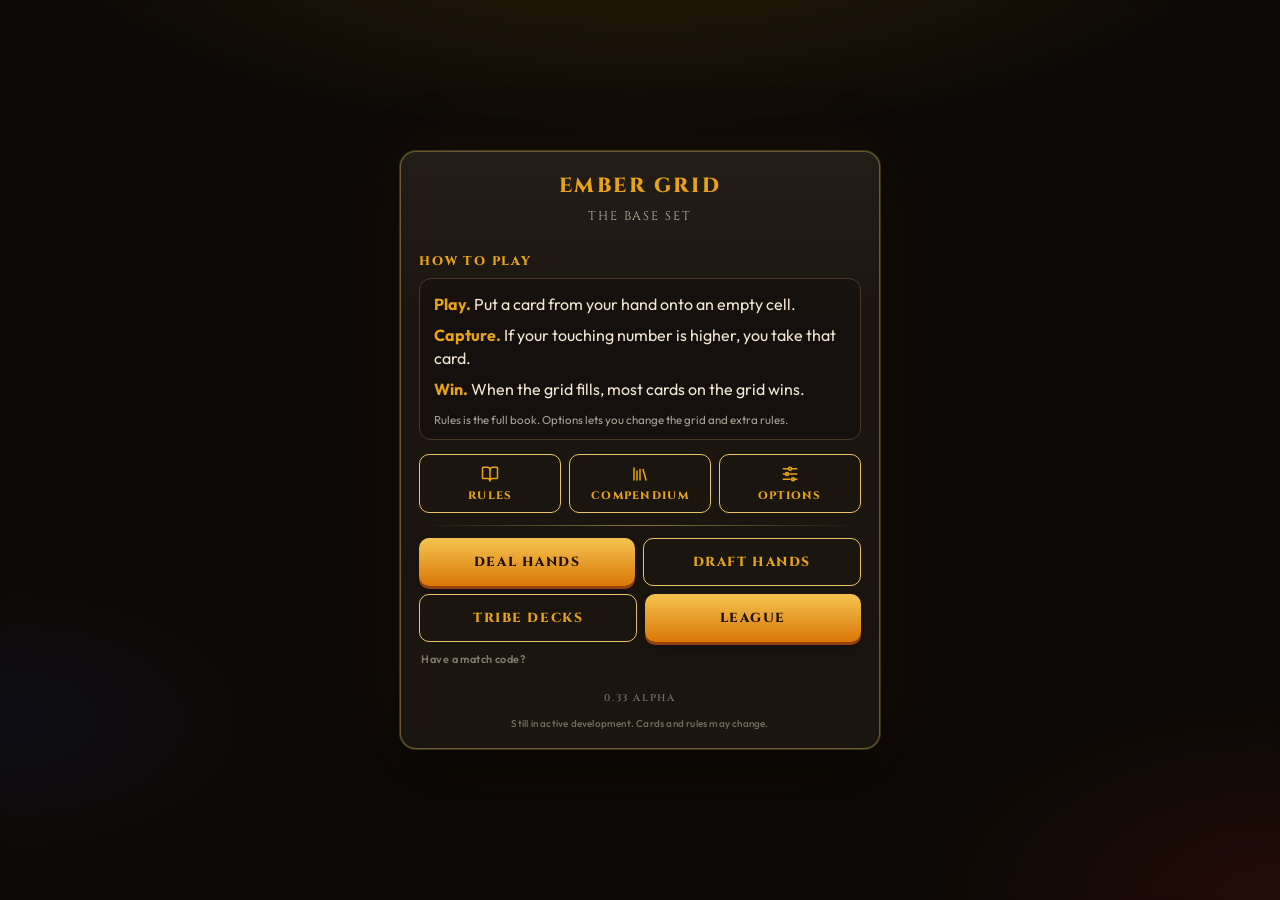
==== grid.html @ add1d862 "Update print statement from 'Hello' to 'Goodbye'" ====
<!DOCTYPE html>
<html lang="en">

<head>
    <meta charset="UTF-8">
    <meta name="viewport" content="width=device-width, initial-scale=1.0, maximum-scale=1.0, user-scalable=no">
    <title>Ember Grid</title>
    <link rel="preconnect" href="https://fonts.googleapis.com">
    <link rel="preconnect" href="https://fonts.gstatic.com" crossorigin>
    <link href="https://fonts.googleapis.com/css2?family=Cinzel:wght@600;800&family=Outfit:wght@400;500;600;700;800&display=swap" rel="stylesheet">
    <style>
        :root {
            color-scheme: dark;
            --bg-color: #100c09;
            --text-color: #f3e6d4;
            --panel-bg: #1b1510;
            --border-color: #4a3728;
            --blue-card: #6ea0ff;
            --red-card: #ff6b57;
            --accent: #e8a317;
            --accent-hot: #ff6b2d;
            --gold: #e8c36a;
            --stat-up-fg: #f0d078;
            --stat-up-bg: rgba(12, 8, 6, 0.78);
            --stat-up-border: #e8c36a;
            --stat-down-fg: #ff5e48;
            --stat-down-bg: rgba(12, 8, 6, 0.78);
            --stat-down-border: #ff5e48;
            --nameplate-h: 26px;
            --ink: #1c1008;
            --grid-bg: #090705;
            --cell-bg: #16100c;
            --font-display: "Cinzel", Palatino, "Palatino Linotype", serif;
            --font-ui: "Outfit", "Segoe UI", system-ui, sans-serif;

            --container-max: 100%;
            --grid-w: 88px;
            --grid-h: 108px;
            --card-w: 80px;
            --card-h: 100px;
            --font-main: 0.82rem;
            --font-name: 0.5rem;
            --font-header: 1.18rem;
            --hand-min: 108px;
            --type-body: 0.95rem;
            --ui-pad: 16px;

            --draft-w: 78px;
            --draft-h: 100px;
            --draft-font-main: 0.72rem;
            --draft-font-name: 0.44rem;
        }

        @media (max-width: 360px) {
            :root {
                --grid-w: 80px;
                --grid-h: 100px;
                --card-w: 72px;
                --card-h: 92px;
                --draft-w: 70px;
                --draft-h: 90px;
                --nameplate-h: 24px;
            }
        }

        @media (min-width: 520px) {
            :root {
                --container-max: 460px;
                --ui-pad: 18px;
            }
        }

        @media (min-width: 768px) {
            :root {
                --container-max: 560px;
                --grid-w: 106px;
                --grid-h: 130px;
                --card-w: 98px;
                --card-h: 120px;
                --font-main: 0.85rem;
                --font-name: 0.6rem;
                --font-header: 1.4rem;
                --hand-min: 130px;
                --type-body: 1rem;
                --draft-w: 84px;
                --draft-h: 108px;
                --draft-font-main: 0.78rem;
                --draft-font-name: 0.5rem;
                --nameplate-h: 30px;
            }

            .card-emoji {
                width: 2.1em;
                height: 2.1em;
                font-size: 1.28em;
            }
        }

        [data-theme="light"] {
            color-scheme: light;
            --bg-color: #efe3cf;
            --text-color: #2a1c12;
            --panel-bg: #f7efe2;
            --border-color: #d4b896;
            --blue-card: #1d4ed8;
            --red-card: #b91c1c;
            --accent: #c47a12;
            --accent-hot: #c2410c;
            --gold: #a16207;
            --stat-up-fg: #f0d078;
            --stat-up-bg: rgba(12, 8, 6, 0.82);
            --stat-up-border: #e8c36a;
            --stat-down-fg: #ff5e48;
            --stat-down-bg: rgba(12, 8, 6, 0.82);
            --stat-down-border: #ff5e48;
            --ink: #2a1c12;
            --grid-bg: #e4d2b4;
            --cell-bg: #fff8ee;
        }

        * {
            box-sizing: border-box;
            user-select: none;
            -webkit-user-select: none;
            -webkit-tap-highlight-color: transparent;
        }

        input, textarea, code {
            user-select: text;
            -webkit-user-select: text;
        }

        body {
            font-family: var(--font-ui);
            background-color: var(--bg-color);
            background-image:
                radial-gradient(ellipse 90% 55% at 50% -15%, rgba(232, 163, 23, 0.22), transparent 55%),
                radial-gradient(ellipse 50% 40% at 100% 100%, rgba(153, 27, 27, 0.22), transparent 55%),
                radial-gradient(ellipse 40% 30% at 0% 80%, rgba(30, 64, 175, 0.14), transparent 50%);
            color: var(--text-color);
            display: flex;
            flex-direction: column;
            align-items: center;
            justify-content: center;
            height: 100dvh;
            width: 100vw;
            margin: 0;
            overflow: hidden;
            padding: env(safe-area-inset-top) env(safe-area-inset-right) env(safe-area-inset-bottom) env(safe-area-inset-left);
            transition: background-color 0.25s, color 0.25s;
        }

        [data-theme="light"] body {
            background-image:
                radial-gradient(ellipse 80% 50% at 50% -10%, rgba(232, 163, 23, 0.18), transparent 50%),
                radial-gradient(ellipse 40% 30% at 100% 100%, rgba(180, 83, 9, 0.12), transparent 55%);
        }

        .embers {
            position: fixed;
            inset: 0;
            pointer-events: none;
            overflow: hidden;
            z-index: 0;
        }

        .embers span {
            position: absolute;
            bottom: -8px;
            width: 3px;
            height: 3px;
            border-radius: 50%;
            background: #fbbf24;
            box-shadow: 0 0 10px 3px rgba(251, 191, 36, 0.6);
            animation: emberRise 9s linear infinite both;
            opacity: 0;
            will-change: transform, opacity;
            --drift: 10px;
        }

        .embers span:nth-child(odd) { --drift: 14px; }
        .embers span:nth-child(even) { --drift: -12px; }
        .embers span:nth-child(1) { left: 8%; animation-duration: 8s; animation-delay: 0s; }
        .embers span:nth-child(2) { left: 22%; animation-duration: 11s; animation-delay: 1.4s; width: 2px; height: 2px; }
        .embers span:nth-child(3) { left: 37%; animation-duration: 7.5s; animation-delay: 2.1s; }
        .embers span:nth-child(4) { left: 51%; animation-duration: 10s; animation-delay: 0.6s; width: 4px; height: 4px; }
        .embers span:nth-child(5) { left: 64%; animation-duration: 8.5s; animation-delay: 3s; }
        .embers span:nth-child(6) { left: 76%; animation-duration: 12s; animation-delay: 1s; width: 2px; height: 2px; }
        .embers span:nth-child(7) { left: 88%; animation-duration: 9.5s; animation-delay: 2.6s; }
        .embers span:nth-child(8) { left: 95%; animation-duration: 7s; animation-delay: 4s; }
        .embers span:nth-child(9) { left: 14%; animation-duration: 9.2s; animation-delay: 0.8s; width: 2px; height: 2px; }
        .embers span:nth-child(10) { left: 29%; animation-duration: 10.5s; animation-delay: 3.4s; }
        .embers span:nth-child(11) { left: 43%; animation-duration: 8.2s; animation-delay: 1.8s; width: 4px; height: 4px; }
        .embers span:nth-child(12) { left: 58%; animation-duration: 11.4s; animation-delay: 4.2s; }
        .embers span:nth-child(13) { left: 71%; animation-duration: 7.8s; animation-delay: 2.4s; width: 2px; height: 2px; }
        .embers span:nth-child(14) { left: 83%; animation-duration: 9.8s; animation-delay: 0.3s; }
        .embers span:nth-child(15) { left: 4%; animation-duration: 12.2s; animation-delay: 5s; }
        .embers span:nth-child(16) { left: 91%; animation-duration: 8.8s; animation-delay: 3.8s; width: 4px; height: 4px; }

        @keyframes emberRise {
            0% { transform: translate3d(0, 0, 0) scale(1); opacity: 0; }
            12% { opacity: 0.85; }
            100% { transform: translate3d(var(--drift, 8px), -105vh, 0) scale(0.4); opacity: 0; }
        }

        [data-theme="light"] .embers { opacity: 0.45; }

        @media (prefers-reduced-motion: reduce) {
            .embers span { animation: none; opacity: 0; }
            .card.flipped { animation: none; }
            .card.selected { animation: none; }
            .card.draw-in { animation: none !important; opacity: 1; transform: none; filter: none; }
            .turn-banner, .capture-pop, .fx-ring,
            .score-pill.score-tick, .turn-indicator.pulse,
            .stat-flash, .mech-burst, .mech-travel, .mech-bolt-svg { animation: none; }
            .turn-banner.show {
                animation: toastHold 1.15s ease forwards;
            }
            .modal,
            .modal .modal-content {
                animation: none !important;
                transition: none !important;
                transform: none !important;
            }
            .modal:not(.hidden) .modal-content {
                opacity: 1;
            }
        }

        .container {
            display: flex;
            flex-direction: column;
            align-items: center;
            justify-content: space-between;
            width: 100%;
            max-width: var(--container-max);
            height: 100%;
            padding: 10px var(--ui-pad) 12px;
            gap: 6px;
            position: relative;
            z-index: 1;
        }

        header {
            display: flex;
            justify-content: space-between;
            align-items: center;
            width: 100%;
            gap: 8px;
        }

        h1 {
            font-family: var(--font-display);
            font-size: var(--font-header);
            margin: 0;
            letter-spacing: 0.18em;
            font-weight: 800;
            white-space: nowrap;
            background: linear-gradient(180deg, #fff1c2 0%, #e8a317 52%, #c2410c 100%);
            -webkit-background-clip: text;
            background-clip: text;
            color: transparent;
            filter: drop-shadow(0 2px 10px rgba(232, 163, 23, 0.28));
        }

        [data-theme="light"] h1 {
            background: none;
            color: #9a4e0c;
            filter: none;
            -webkit-background-clip: unset;
            background-clip: unset;
        }

        .nav-group {
            display: flex;
            gap: 5px;
        }

        .menu-btn {
            background: linear-gradient(180deg, rgba(255,255,255,0.06), rgba(0,0,0,0.18));
            background-color: var(--panel-bg);
            border: 1px solid var(--border-color);
            color: var(--text-color);
            width: 32px;
            height: 32px;
            border-radius: 10px;
            cursor: pointer;
            font-size: 0.9rem;
            display: flex;
            align-items: center;
            justify-content: center;
            transition: transform 0.15s ease, border-color 0.15s ease, box-shadow 0.15s ease;
            box-shadow: inset 0 1px 0 rgba(255,255,255,0.08), 0 4px 10px rgba(0,0,0,0.25);
        }

        .menu-btn:hover {
            border-color: var(--gold);
            color: var(--accent);
            transform: translateY(-2px);
            box-shadow: 0 0 12px rgba(232, 163, 23, 0.25);
        }

        .icon-sprite {
            position: absolute;
            width: 0;
            height: 0;
            overflow: hidden;
        }

        .ui-icon {
            width: 16px;
            height: 16px;
            display: block;
            flex-shrink: 0;
            fill: none;
            stroke: currentColor;
            stroke-width: 2;
            stroke-linecap: round;
            stroke-linejoin: round;
            pointer-events: none;
        }

        .ui-icon use {
            pointer-events: none;
        }

        .menu-btn .ui-icon {
            width: 16px;
            height: 16px;
        }

        #audio-toggle-btn .icon-audio-off,
        #theme-toggle-btn .icon-moon {
            display: none;
        }

        #audio-toggle-btn.audio-muted .icon-audio-on {
            display: none;
        }

        #audio-toggle-btn.audio-muted .icon-audio-off {
            display: block;
        }

        [data-theme="light"] #theme-toggle-btn .icon-sun {
            display: none;
        }

        [data-theme="light"] #theme-toggle-btn .icon-moon {
            display: block;
        }

        button:focus,
        select:focus {
            outline: none;
        }

        button:focus-visible,
        select:focus-visible {
            outline: 2px solid var(--accent);
            outline-offset: 2px;
        }

        .score-board {
            display: flex;
            justify-content: space-between;
            align-items: center;
            width: 100%;
            max-width: calc(var(--grid-w) * 3 + 18px);
            padding: 5px 10px;
            background: linear-gradient(180deg, rgba(255,255,255,0.05), rgba(0,0,0,0.18));
            background-color: var(--panel-bg);
            border: 1px solid rgba(232, 195, 106, 0.28);
            border-radius: 999px;
            box-shadow: inset 0 1px 0 rgba(255,255,255,0.06), 0 8px 18px rgba(0,0,0,0.28);
        }

        .score-pill {
            font-weight: 700;
            font-size: 0.8rem;
            padding: 3px 10px;
            border-radius: 999px;
            letter-spacing: 0.04em;
        }

        .score-blue {
            color: var(--blue-card);
            background: rgba(59, 130, 246, 0.16);
            box-shadow: inset 0 0 0 1px rgba(110, 160, 255, 0.25);
        }

        .score-red {
            color: var(--red-card);
            background: rgba(239, 68, 68, 0.16);
            box-shadow: inset 0 0 0 1px rgba(255, 107, 87, 0.25);
        }

        .turn-indicator {
            font-family: var(--font-display);
            font-size: 0.78rem;
            font-weight: 800;
            color: var(--accent);
            text-transform: uppercase;
            letter-spacing: 0.16em;
        }

        .battlefield {
            display: flex;
            flex-direction: column;
            align-items: center;
            gap: 4px;
            width: 100%;
        }

        .board-wrap {
            position: relative;
            flex-shrink: 0;
        }

        .board-fx {
            position: fixed;
            inset: 0;
            pointer-events: none;
            z-index: 85;
            overflow: visible;
        }

        .hand {
            display: flex;
            gap: 6px;
            min-height: calc(var(--card-h) + 6px);
            align-items: center;
            justify-content: center;
            width: 100%;
            padding: 4px;
            border-radius: 14px;
            transition: background 0.2s, box-shadow 0.2s;
        }

        .hand.active-turn {
            background: rgba(232, 163, 23, 0.08);
            box-shadow: inset 0 0 0 1px rgba(232, 163, 23, 0.28), 0 0 24px rgba(232, 163, 23, 0.08);
        }

        .grid {
            display: grid;
            grid-template-columns: repeat(3, var(--grid-w));
            grid-template-rows: repeat(3, var(--grid-h));
            gap: 6px;
            background:
                radial-gradient(circle at 50% 30%, rgba(232, 163, 23, 0.1), transparent 70%),
                linear-gradient(180deg, #1a130e, #0a0705);
            padding: 8px;
            border-radius: 16px;
            border: 1px solid rgba(232, 195, 106, 0.32);
            box-shadow:
                inset 0 1px 0 rgba(255, 255, 255, 0.06),
                inset 0 0 30px rgba(0, 0, 0, 0.45),
                0 16px 40px rgba(0, 0, 0, 0.5),
                0 0 40px rgba(232, 163, 23, 0.08);
        }

        [data-theme="light"] .grid {
            background:
                radial-gradient(circle at 50% 30%, rgba(232, 163, 23, 0.12), transparent 70%),
                linear-gradient(180deg, #f3e6d0, #e0cba8);
        }

        .match-chrome {
            display: contents;
        }

        body.grid-4,
        body.grid-5 {
            --grid-gap: 4px;
            --board-pad: 5px;
            --hand-min: 0;
            --fan-w: 74px;
            --fan-h: 92px;
            --fan-gap: 6px;
        }

        body.grid-4 {
            --font-main: 0.62rem;
            --font-name: 0.38rem;
            --nameplate-h: 16px;
        }

        body.grid-5 {
            --font-main: 0.52rem;
            --font-name: 0.32rem;
            --nameplate-h: 15px;
            --grid-gap: 3px;
            --fan-w: 64px;
            --fan-h: 80px;
            --fan-gap: 5px;
        }

        @media (min-width: 768px) {
            body.grid-4 {
                --container-max: 680px;
                --fan-w: 88px;
                --fan-h: 110px;
                --font-main: 0.8rem;
                --font-name: 0.5rem;
                --nameplate-h: 22px;
            }
            body.grid-5 {
                --container-max: 760px;
                --fan-w: 82px;
                --fan-h: 102px;
                --font-main: 0.74rem;
                --font-name: 0.44rem;
                --nameplate-h: 20px;
            }

            /* Mobile shrinks 5x5 glyphs to fit the phone; desktop cells are larger. */
            body.grid-4 .card-emoji,
            body.grid-5 .card-emoji {
                width: 2.1em;
                height: 2.1em;
                font-size: 1.28em;
            }

            body.grid-4 .cell .card,
            body.grid-5 .cell .card {
                container-type: size;
            }

            body.grid-4 .cell .card-emoji,
            body.grid-5 .cell .card-emoji {
                font-size: clamp(1.05rem, 16cqh, 1.75rem);
                width: 2.1em;
                height: 2.1em;
            }

            body.grid-4 .cell .card-emoji img.twemoji,
            body.grid-5 .cell .card-emoji img.twemoji {
                width: 1.15em;
                height: 1.15em;
            }

            body.grid-4 #top-area .hand,
            body.grid-5 #top-area .hand {
                --fan-w: 66px;
                --fan-h: 82px;
            }

            body.grid-4 .ability-badge {
                font-size: 0.52rem;
                padding: 2px 5px;
            }

            body.grid-5 .ability-badge {
                font-size: 0.48rem;
                padding: 2px 4px;
            }
        }

        body.grid-4 .container,
        body.grid-5 .container {
            justify-content: flex-start;
            overflow: hidden;
            gap: 3px;
            padding-top: 4px;
            padding-bottom: 6px;
        }

        body.grid-4 .match-chrome,
        body.grid-5 .match-chrome {
            display: flex;
            flex-direction: column;
            align-items: center;
            flex-shrink: 0;
            width: 100%;
            gap: 6px;
            position: relative;
            z-index: 12;
            background: var(--bg-color);
            padding: 0 0 2px;
        }

        body.grid-4 header,
        body.grid-5 header {
            position: relative;
            z-index: auto;
            flex-shrink: 0;
            width: 100%;
        }

        body.grid-4 .score-board,
        body.grid-5 .score-board {
            position: relative;
            z-index: auto;
            flex-shrink: 0;
            max-width: 100%;
        }

        body.grid-4 .score-pill,
        body.grid-5 .score-pill {
            font-size: 0.72rem;
            padding: 2px 8px;
        }

        body.grid-4 .turn-indicator,
        body.grid-5 .turn-indicator {
            font-size: 0.68rem;
            letter-spacing: 0.1em;
        }

        body.grid-4 .status-msg,
        body.grid-5 .status-msg {
            flex-shrink: 0;
            font-size: 0.7rem;
            min-height: 0;
            position: relative;
            z-index: 9;
        }

        body.grid-5 .status-msg { font-size: 0.64rem; }

        body.grid-4 .battle-log-link,
        body.grid-5 .battle-log-link {
            flex-shrink: 0;
            min-height: 20px;
            font-size: 0.52rem;
            position: relative;
            z-index: 9;
        }

        body.grid-4 .battlefield,
        body.grid-5 .battlefield {
            flex: 1 1 auto;
            min-height: 0;
            width: 100%;
            overflow: hidden;
            display: flex;
            flex-direction: column;
            align-items: stretch;
            justify-content: flex-start;
            gap: 4px;
        }

        body.grid-4 #top-area,
        body.grid-4 #bottom-area,
        body.grid-5 #top-area,
        body.grid-5 #bottom-area {
            width: 100%;
            flex: 0 0 auto;
            min-height: 0;
            position: relative;
            z-index: 20;
            overflow: visible;
            display: flex;
            flex-direction: column;
            align-items: center;
            isolation: isolate;
        }

        body.grid-4 .board-stage,
        body.grid-5 .board-stage {
            flex: 1 1 auto;
            min-height: 80px;
            width: 100%;
            display: flex;
            align-items: center;
            justify-content: center;
            container-type: size;
            position: relative;
            z-index: 1;
        }

        body.grid-4 .grid,
        body.grid-5 .grid {
            width: min(100cqw, calc(100cqh * 0.82));
            height: min(100cqh, calc(100cqw / 0.82));
            max-width: 100%;
            max-height: 100%;
            gap: var(--grid-gap);
            padding: var(--board-pad);
            box-sizing: border-box;
        }

        body.grid-4 .grid {
            grid-template-columns: repeat(4, minmax(0, 1fr));
            grid-template-rows: repeat(4, minmax(0, 1fr));
        }

        body.grid-5 .grid {
            grid-template-columns: repeat(5, minmax(0, 1fr));
            grid-template-rows: repeat(5, minmax(0, 1fr));
        }

        body.grid-4 .cell,
        body.grid-5 .cell {
            aspect-ratio: auto;
            width: 100%;
            height: 100%;
            min-width: 0;
            min-height: 0;
        }

        body.grid-4 .cell .card,
        body.grid-5 .cell .card {
            width: 100%;
            height: 100%;
            max-width: none;
        }

        body.grid-4 .hand,
        body.grid-5 .hand {
            display: flex;
            flex-wrap: nowrap;
            justify-content: center;
            align-items: flex-end;
            gap: var(--fan-gap);
            overflow: visible;
            padding: 16px 8px 6px;
            min-height: calc(var(--fan-h) + 22px);
            width: 100%;
            position: relative;
            z-index: 8;
        }

        body.grid-4 .hand .card,
        body.grid-5 .hand .card {
            flex: 0 0 var(--fan-w);
            width: var(--fan-w);
            height: var(--fan-h);
            margin-right: 0;
            aspect-ratio: auto;
            z-index: 1;
            transform: translateY(0) scale(1);
            transform-origin: center bottom;
            transition:
                transform 0.22s cubic-bezier(0.22, 1.45, 0.36, 1),
                box-shadow 0.22s ease,
                border-color 0.22s ease,
                filter 0.22s ease;
        }

        body.grid-4 .hand .card.selected,
        body.grid-5 .hand .card.selected {
            transform: translateY(-32px) scale(1.1);
            z-index: 16;
            box-shadow: 0 18px 30px rgba(232, 163, 23, 0.42), 0 0 0 2px var(--gold);
            border-color: var(--gold);
            filter: brightness(1.06);
        }

        body.grid-4 .hand .card.draw-in,
        body.grid-5 .hand .card.draw-in {
            z-index: 18;
        }

        body.grid-4 #top-area .hand,
        body.grid-5 #top-area .hand {
            align-items: flex-start;
            padding: 8px 12px 18px;
            min-height: calc(var(--fan-h) + 20px);
            --fan-w: 56px;
            --fan-h: 70px;
            --fan-gap: 5px;
        }

        body.grid-4 #top-area .hand .card,
        body.grid-5 #top-area .hand .card {
            transform-origin: center top;
        }

        body.grid-4 #top-area .hand .card.selected,
        body.grid-5 #top-area .hand .card.selected {
            transform: translateY(10px) scale(1.05);
        }

        @media (hover: hover) and (pointer: fine) {
            body.grid-4 .hand .card:hover:not(.selected),
            body.grid-5 .hand .card:hover:not(.selected) {
                transform: translateY(-8px) scale(1.03);
                z-index: 5;
            }

            body.grid-4 #top-area .hand .card:hover:not(.selected),
            body.grid-5 #top-area .hand .card:hover:not(.selected) {
                transform: translateY(6px) scale(1.03);
            }
        }

        @media (prefers-reduced-motion: reduce) {
            body.grid-4 .hand .card,
            body.grid-5 .hand .card {
                transition: transform 0.15s ease, box-shadow 0.15s ease;
            }
        }

        body.grid-4 .ability-badge {
            font-size: 0.48rem;
            padding: 2px 4px;
        }

        body.grid-5 .ability-badge {
            top: 2px;
            left: 2px;
            font-size: 0.4rem;
            padding: 1px 3px;
        }

        body.grid-5 .card-emoji {
            width: 1.35em;
            height: 1.35em;
            font-size: 0.9em;
        }

        .cell {
            background:
                linear-gradient(180deg, rgba(255,255,255,0.03), rgba(0,0,0,0.18)),
                var(--cell-bg);
            border: 1px solid rgba(232, 195, 106, 0.16);
            border-radius: 10px;
            display: flex;
            justify-content: center;
            align-items: center;
            cursor: pointer;
            position: relative;
            transition: border-color 0.15s, background-color 0.15s, box-shadow 0.15s;
            box-shadow: inset 0 2px 6px rgba(0, 0, 0, 0.35);
        }

        .cell::after {
            content: "";
            position: absolute;
            inset: 6px;
            border-radius: 6px;
            border: 1px dashed rgba(232, 195, 106, 0.18);
            pointer-events: none;
        }

        .cell:has(.card)::after {
            display: none;
        }

        .cell:has(.card) {
            border-color: transparent;
            background: transparent;
            box-shadow: none;
        }

        .cell:hover,
        .cell.drag-over {
            border-color: var(--accent);
            background-color: rgba(232, 163, 23, 0.12);
            box-shadow: inset 0 0 16px rgba(232, 163, 23, 0.15), 0 0 12px rgba(232, 163, 23, 0.2);
        }

        .cell.cell-cinder {
            border-color: #ff7a2a;
            background:
                linear-gradient(180deg, rgba(255, 120, 40, 0.22), rgba(160, 40, 0, 0.16)),
                var(--cell-bg);
            box-shadow: inset 0 0 14px rgba(255, 90, 20, 0.38), 0 0 16px rgba(255, 110, 30, 0.42);
        }

        .cell.cell-cinder::after {
            border-color: rgba(255, 150, 60, 0.5);
            border-style: solid;
        }

        .cell.cell-cinder:has(.card) {
            border-color: #ff7a2a;
            background: rgba(255, 90, 20, 0.14);
            box-shadow: inset 0 0 12px rgba(255, 90, 20, 0.32), 0 0 14px rgba(255, 110, 30, 0.3);
        }

        [data-theme="light"] .cell.cell-cinder {
            background:
                linear-gradient(180deg, rgba(255, 140, 60, 0.32), rgba(255, 90, 20, 0.14)),
                var(--cell-bg);
        }

        .card {
            width: var(--card-w);
            height: var(--card-h);
            border-radius: 10px;
            display: flex;
            flex-direction: column;
            justify-content: center;
            align-items: center;
            padding: 4px;
            font-size: var(--font-main);
            font-weight: 700;
            cursor: grab;
            position: relative;
            box-shadow: 0 8px 16px rgba(0, 0, 0, 0.4), inset 0 1px 0 rgba(255,255,255,0.22);
            transition: transform 0.18s cubic-bezier(0.4, 0, 0.2, 1), filter 0.15s, box-shadow 0.18s;
            touch-action: none;
        }

        .card::before {
            content: "";
            position: absolute;
            inset: 4px;
            border-radius: 7px;
            border: 1px solid rgba(255, 241, 194, 0.28);
            pointer-events: none;
            z-index: 2;
        }

        .card::after {
            content: "";
            position: absolute;
            inset: 0;
            border-radius: inherit;
            background: linear-gradient(125deg, rgba(255,255,255,0.28) 0%, transparent 34%, transparent 62%, rgba(255,255,255,0.08) 100%);
            pointer-events: none;
            mix-blend-mode: soft-light;
            z-index: 3;
        }

        .card:active {
            cursor: grabbing;
        }

        .card.dragging {
            opacity: 0.4;
        }

        .card-ghost {
            position: fixed;
            left: 0;
            top: 0;
            z-index: 220;
            margin: 0;
            pointer-events: none;
            opacity: 0.95;
            transform-origin: top left;
            transition: none !important;
            animation: none !important;
            box-shadow: 0 18px 32px rgba(0, 0, 0, 0.55), inset 0 1px 0 rgba(255,255,255,0.22);
        }

        @keyframes pulseFlip {
            0% { transform: scale(1) rotateY(0deg); }
            50% { transform: scale(1.1) rotateY(90deg); filter: brightness(1.45); }
            100% { transform: scale(1) rotateY(0deg); }
        }

        .card.flipped {
            animation: pulseFlip 0.4s ease-in-out;
        }

        .card.blue {
            background:
                radial-gradient(circle at 50% 35%, rgba(147, 197, 253, 0.35), transparent 55%),
                linear-gradient(160deg, #4f8dff 0%, #1e40af 55%, #172554 100%);
            color: #fff;
            border: 1px solid #93c5fd;
        }

        .card.red {
            background:
                radial-gradient(circle at 50% 35%, rgba(254, 202, 202, 0.28), transparent 55%),
                linear-gradient(160deg, #fb7185 0%, #be123c 55%, #7f1d1d 100%);
            color: #fff;
            border: 1px solid #fda4af;
        }

        .card.card-back {
            background:
                repeating-linear-gradient(45deg, rgba(255,255,255,0.05) 0 5px, transparent 5px 10px),
                linear-gradient(160deg, #9f1239, #4c0519);
            border-color: #fda4af;
        }

        .card.selected {
            transform: translateY(-8px) scale(1.05);
            box-shadow: 0 14px 28px rgba(232, 163, 23, 0.38), 0 0 0 1px var(--gold);
            border-color: var(--gold);
            z-index: 4;
        }

        .card.draw-in {
            animation: cardDrawIn 0.58s cubic-bezier(0.16, 1.18, 0.32, 1) both;
            z-index: 10;
            transform-origin: center bottom;
            pointer-events: none;
        }

        #top-area .card.draw-in {
            animation-name: cardDrawInTop;
            transform-origin: center top;
        }

        @keyframes cardDrawIn {
            0% {
                opacity: 0;
                transform: translate3d(36px, 42px, 0) rotate(-16deg) scale(0.55);
                filter: brightness(1.55) drop-shadow(0 0 12px rgba(232, 163, 23, 0.85));
            }
            58% {
                opacity: 1;
                transform: translate3d(-4px, -14px, 0) rotate(4deg) scale(1.1);
                filter: brightness(1.18) drop-shadow(0 10px 16px rgba(232, 163, 23, 0.45));
            }
            100% {
                opacity: 1;
                transform: translate3d(0, 0, 0) rotate(0deg) scale(1);
                filter: brightness(1) drop-shadow(0 0 0 transparent);
            }
        }

        @keyframes cardDrawInTop {
            0% {
                opacity: 0;
                transform: translate3d(28px, -36px, 0) rotate(14deg) scale(0.55);
                filter: brightness(1.55) drop-shadow(0 0 12px rgba(232, 163, 23, 0.85));
            }
            58% {
                opacity: 1;
                transform: translate3d(-4px, 12px, 0) rotate(-3deg) scale(1.08);
                filter: brightness(1.18) drop-shadow(0 8px 14px rgba(232, 163, 23, 0.4));
            }
            100% {
                opacity: 1;
                transform: translate3d(0, 0, 0) rotate(0deg) scale(1);
                filter: brightness(1) drop-shadow(0 0 0 transparent);
            }
        }

        .ability-badge {
            position: absolute;
            top: 4px;
            left: 4px;
            font-size: 0.55rem;
            z-index: 4;
            background: radial-gradient(circle at 40% 30%, #3f2a18, #120c08);
            border-radius: 999px;
            padding: 3px 5px;
            line-height: 1;
            border: 1px solid var(--gold);
            box-shadow: 0 2px 6px rgba(0,0,0,0.45);
        }

        .ability-badge.silenced {
            opacity: 0.35;
            filter: grayscale(1);
        }

        .card-name {
            position: absolute;
            bottom: 3px;
            left: 50%;
            transform: translateX(-50%);
            font-family: var(--font-display);
            font-size: var(--font-name);
            font-weight: 600;
            letter-spacing: 0.03em;
            text-align: center;
            display: flex;
            flex-direction: column;
            align-items: center;
            white-space: nowrap;
            overflow: hidden;
            width: 86%;
            background: linear-gradient(180deg, rgba(40, 26, 16, 0.55), rgba(12, 8, 6, 0.82));
            color: #fff6df;
            border-radius: 4px;
            padding: 1px 4px 2px;
            line-height: 1.05;
            z-index: 4;
            border: 1px solid rgba(232, 195, 106, 0.28);
        }

        .card-title,
        .card-ability-name {
            max-width: 100%;
            overflow: hidden;
            text-overflow: ellipsis;
        }

        .card-ability-name {
            font-family: var(--font-ui);
            font-size: 0.78em;
            font-weight: 800;
            letter-spacing: 0.06em;
            text-transform: uppercase;
            color: var(--gold);
            opacity: 0.95;
        }

        .card-ability-name.silenced {
            color: #cbd5e1;
            opacity: 0.72;
            text-decoration: line-through;
        }

        .card-emoji {
            position: absolute;
            top: calc((100% - var(--nameplate-h)) / 2);
            left: 50%;
            transform: translate(-50%, -50%);
            width: 1.9em;
            height: 1.9em;
            display: flex;
            align-items: center;
            justify-content: center;
            font-size: 1.15em;
            z-index: 1;
            background: radial-gradient(circle at 50% 38%, rgba(255,255,255,0.2), rgba(0,0,0,0.28));
            border-radius: 50%;
            box-shadow: inset 0 0 0 1px rgba(255,255,255,0.16), 0 4px 8px rgba(0,0,0,0.35);
            filter: none;
        }

        .card-emoji img.twemoji {
            width: 1.15em;
            height: 1.15em;
            display: block;
            pointer-events: none;
        }

        .stat-top,
        .stat-right,
        .stat-bottom,
        .stat-left {
            z-index: 5;
            width: 1.15em;
            height: 1.15em;
            display: flex;
            align-items: center;
            justify-content: center;
            background: rgba(12, 8, 6, 0.72);
            border: 1px solid rgba(232, 195, 106, 0.5);
            border-radius: 50%;
            font-variant-numeric: tabular-nums;
            text-shadow: 0 1px 2px rgba(0,0,0,0.8);
            box-shadow: 0 1px 3px rgba(0,0,0,0.5);
            position: absolute;
        }

        .stat-top {
            top: 4px;
            left: 50%;
            transform: translateX(-50%);
        }

        .stat-right {
            right: 4px;
            top: calc((100% - var(--nameplate-h)) / 2);
            transform: translateY(-50%);
        }

        .stat-bottom {
            bottom: calc(var(--nameplate-h) + 1px);
            left: 50%;
            transform: translateX(-50%);
        }

        .stat-left {
            left: 4px;
            top: calc((100% - var(--nameplate-h)) / 2);
            transform: translateY(-50%);
        }

        .stat-up {
            color: var(--stat-up-fg);
            background: var(--stat-up-bg);
            border-color: var(--stat-up-border);
            text-shadow: 0 1px 2px rgba(0,0,0,0.9);
        }

        .stat-down {
            color: var(--stat-down-fg);
            background: var(--stat-down-bg);
            border-color: var(--stat-down-border);
            text-shadow: 0 1px 2px rgba(0,0,0,0.95);
        }

        .stat-flash {
            animation: statFlash 0.62s ease-out;
        }

        @keyframes statFlash {
            0% { filter: brightness(1.75); box-shadow: 0 0 0 2px currentColor, 0 0 12px currentColor; }
            55% { filter: brightness(1.2); box-shadow: 0 0 8px currentColor; }
            100% { filter: none; box-shadow: 0 1px 3px rgba(0,0,0,0.5); }
        }

        .status-msg {
            font-family: var(--font-display);
            font-size: 0.88rem;
            font-weight: 700;
            letter-spacing: 0.04em;
            color: var(--accent);
            min-height: 20px;
            text-align: center;
        }

        .battle-log-link {
            background: none;
            border: 0;
            color: var(--accent);
            opacity: 0.78;
            font-family: var(--font-display);
            font-size: 0.62rem;
            font-weight: 800;
            letter-spacing: 0.14em;
            text-transform: uppercase;
            cursor: pointer;
            padding: 2px 0 0;
            min-height: 28px;
        }

        .battle-log-link:hover,
        .battle-log-link:focus-visible {
            opacity: 1;
        }

        #battle-log-modal .modal-content {
            display: flex;
            flex-direction: column;
            text-align: left;
            max-height: min(80dvh, 640px);
        }

        #battle-log-modal .modal-title,
        #battle-log-modal .btn-dismiss {
            text-align: center;
        }

        .battle-log-blurb {
            margin: 0 0 10px;
            font-size: 0.82rem;
            line-height: 1.4;
            opacity: 0.82;
        }

        .battle-log-list {
            list-style: none;
            margin: 0 0 12px;
            padding: 0;
            display: flex;
            flex-direction: column;
            gap: 8px;
            flex: 1 1 auto;
            min-height: 8rem;
            overflow-y: auto;
        }

        .battle-log-entry {
            padding: 8px 10px 8px 12px;
            border-left: 2px solid rgba(232, 195, 106, 0.45);
            background: rgba(0, 0, 0, 0.22);
            border-radius: 0 10px 10px 0;
            font-size: 0.82rem;
            font-weight: 600;
            line-height: 1.4;
            overflow-wrap: anywhere;
        }

        .battle-log-entry .log-part + .log-part {
            margin-top: 4px;
            opacity: 0.88;
        }

        .battle-log-empty {
            opacity: 0.55;
            text-align: center;
            font-size: 0.82rem;
            padding: 18px 8px;
        }

        .card-tooltip {
            position: fixed;
            background: var(--panel-bg);
            color: var(--text-color);
            border: 1px solid var(--gold);
            padding: 7px 11px;
            border-radius: 8px;
            font-size: 0.7rem;
            font-weight: 600;
            pointer-events: none;
            z-index: 200;
            box-shadow: 0 10px 24px rgba(0, 0, 0, 0.45);
            max-width: 240px;
            text-align: center;
            display: none;
            line-height: 1.35;
        }

        .card-tooltip.pinned {
            max-width: min(280px, calc(100vw - 24px));
            font-size: 0.82rem;
            padding: 10px 12px;
        }

        .modal {
            position: fixed;
            top: 0;
            left: 0;
            width: 100vw;
            height: 100dvh;
            background: rgba(8, 5, 3, 0.78);
            backdrop-filter: blur(8px);
            display: flex;
            justify-content: center;
            align-items: center;
            z-index: 100;
            padding: 10px;
            isolation: isolate;
            opacity: 1;
            visibility: visible;
            transition: opacity 0.32s ease, visibility 0.32s ease, backdrop-filter 0.32s ease;
        }

        .modal.hidden {
            display: flex !important;
            opacity: 0;
            visibility: hidden;
            pointer-events: none;
            backdrop-filter: none;
            -webkit-backdrop-filter: none;
        }

        .modal.hidden,
        .modal.hidden .modal-content,
        .modal.hidden .btn,
        .modal.hidden .modal-close {
            pointer-events: none !important;
        }

        .modal.hidden .modal-close,
        .modal.hidden .btn {
            outline: none !important;
            box-shadow: none;
        }

        .modal .modal-content {
            opacity: 0;
            transform: translate3d(0, 18px, 0) scale(0.94);
            transition: transform 0.22s ease, opacity 0.18s ease;
        }

        .modal:not(.hidden) .modal-content {
            opacity: 1;
            transform: translate3d(0, 0, 0) scale(1);
            animation: modalEnter 0.42s cubic-bezier(0.16, 1, 0.3, 1) both;
        }

        @keyframes modalEnter {
            0% {
                opacity: 0;
                transform: translate3d(0, 22px, 0) scale(0.94);
            }
            60% {
                opacity: 1;
            }
            100% {
                opacity: 1;
                transform: translate3d(0, 0, 0) scale(1);
            }
        }

        .modal-ember {
            background: rgba(8, 5, 3, 0.28);
            backdrop-filter: blur(2px);
        }

        .modal-ember .modal-content {
            z-index: 1;
        }

        .modal .embers,
        .modal-ember .embers {
            position: absolute;
            z-index: 0;
        }

        [data-theme="light"] .modal-ember {
            background: rgba(239, 227, 207, 0.32);
        }

        #expanded-rules-modal,
        #compendium-modal,
        #options-modal,
        #stats-modal,
        #draft-modal,
        #deck-modal,
        #gameover-modal,
        #league-modal,
        #changelog-modal {
            z-index: 110;
        }

        #battle-log-modal {
            z-index: 120;
        }

        body.menu-open header,
        body.menu-open .score-board,
        body.menu-open .status-msg,
        body.menu-open .battle-log-link {
            opacity: 0;
            visibility: hidden;
            pointer-events: none;
        }

        body.menu-open .battlefield {
            opacity: 0.38;
        }

        .modal-content {
            background:
                linear-gradient(180deg, rgba(255,255,255,0.04), transparent 28%),
                var(--panel-bg);
            color: var(--text-color);
            padding: 1.25rem 1.15rem 1.1rem;
            border-radius: 16px;
            max-width: 480px;
            width: min(480px, 100%);
            text-align: center;
            box-shadow:
                0 0 0 1px rgba(232, 195, 106, 0.22),
                0 24px 50px rgba(0, 0, 0, 0.55),
                0 0 80px rgba(232, 163, 23, 0.08);
            border: 1px solid rgba(232, 195, 106, 0.38);
            max-height: min(86dvh, calc(100dvh - 24px));
            overflow-y: auto;
            position: relative;
            min-height: 0;
            height: auto;
            align-self: center;
            flex: 0 1 auto;
        }

        #gameover-modal .modal-content {
            max-width: 280px;
            width: min(280px, calc(100vw - 32px));
            max-height: min(82dvh, calc(100dvh - 24px));
            flex: 0 0 auto;
            pointer-events: auto;
            padding: 1.3rem 1.05rem 0.95rem;
        }

        #gameover-modal .modal-title {
            margin-bottom: 10px;
            font-size: 1.22rem;
            padding: 0 18px;
            white-space: nowrap;
        }

        .modal-content h2,
        .modal-title {
            font-family: var(--font-display);
            font-weight: 800;
            letter-spacing: 0.12em;
            text-transform: uppercase;
            margin-top: 0;
            margin-bottom: 8px;
            font-size: 1.28rem;
            color: var(--accent);
        }

        .brand-tag {
            margin: 0 0 16px;
            font-family: var(--font-display);
            font-size: 0.78rem;
            letter-spacing: 0.16em;
            text-transform: uppercase;
            opacity: 0.75;
        }

        .menu-foot {
            margin: 14px 0 0;
        }

        .build-stamp {
            margin: 0;
            font-family: var(--font-display);
            font-size: 0.62rem;
            font-weight: 600;
            letter-spacing: 0.18em;
            text-transform: uppercase;
            opacity: 0.42;
            background: none;
            border: none;
            color: inherit;
            display: block;
            width: 100%;
            padding: 10px 8px 6px;
            min-height: 32px;
            cursor: pointer;
            transition: opacity 0.15s ease, color 0.15s ease;
        }

        button.build-stamp:hover,
        button.build-stamp:focus-visible {
            opacity: 0.95;
            color: var(--gold);
        }

        .dev-note {
            margin: 5px 0 0;
            font-family: var(--font-ui);
            font-size: 0.62rem;
            font-weight: 500;
            letter-spacing: 0.02em;
            line-height: 1.35;
            opacity: 0.42;
        }

        .btn {
            background: linear-gradient(180deg, #f5c451, #d97706);
            color: var(--ink);
            border: none;
            width: 100%;
            padding: 11px;
            border-radius: 10px;
            font-family: var(--font-ui);
            font-weight: 800;
            font-size: 0.85rem;
            letter-spacing: 0.04em;
            cursor: pointer;
            transition: filter 0.15s, transform 0.1s, box-shadow 0.15s;
            box-shadow: 0 3px 0 #92400e, 0 8px 16px rgba(0,0,0,0.28);
        }

        .btn:hover {
            filter: brightness(1.06);
            transform: translateY(-1px);
        }

        .btn:active {
            transform: translateY(1px);
            box-shadow: 0 1px 0 #92400e;
        }

        .btn-alt {
            background: transparent;
            border: 1px solid var(--gold);
            color: var(--accent);
            box-shadow: none;
        }

        .btn-alt:hover {
            background: var(--accent);
            color: var(--ink);
            filter: none;
        }

        .btn-muted {
            background: linear-gradient(180deg, #57534e, #3f3a36);
            color: #f5f0e8;
            box-shadow: 0 3px 0 #292524, 0 8px 16px rgba(0,0,0,0.28);
        }

        .menu-links {
            display: flex;
            gap: 8px;
            margin: 0;
        }

        .menu-links .btn {
            flex: 1;
            width: auto;
            padding: 10px 6px 9px;
            font-size: 0.68rem;
            white-space: nowrap;
            display: flex;
            flex-direction: column;
            align-items: center;
            justify-content: center;
            gap: 5px;
        }

        .menu-links .ui-icon {
            width: 18px;
            height: 18px;
        }

        #main-menu-modal .btn {
            font-family: var(--font-display);
            text-transform: uppercase;
            letter-spacing: 0.12em;
            font-weight: 800;
        }

        #main-menu-modal .modal-content,
        #draft-modal .modal-content,
        #deck-modal .modal-content,
        #league-modal .modal-content {
            display: flex;
            flex-direction: column;
        }

        #draft-modal .modal-content,
        #deck-modal .modal-content {
            max-width: 560px;
        }

        @media (max-width: 640px) {
            .modal {
                padding: 16px 12px;
                align-items: center;
                justify-content: center;
            }

            #main-menu-modal {
                padding: 0;
                align-items: stretch;
            }

            #main-menu-modal .modal-content {
                max-width: none;
                width: 100%;
                min-height: 100dvh;
                max-height: 100dvh;
                border-radius: 0;
                justify-content: center;
                padding: calc(22px + env(safe-area-inset-top)) 18px calc(72px + env(safe-area-inset-bottom));
                align-self: stretch;
                background:
                    radial-gradient(ellipse 90% 70% at 50% 42%, rgba(16, 12, 9, 0.38), transparent 72%);
                box-shadow: none;
                border: none;
            }

            [data-theme="light"] #main-menu-modal .modal-content {
                background:
                    radial-gradient(ellipse 90% 70% at 50% 42%, rgba(247, 239, 226, 0.5), transparent 72%);
            }

            .embers span {
                box-shadow: 0 0 16px 5px rgba(251, 191, 36, 0.82);
            }

            .embers span:nth-child(4),
            .embers span:nth-child(11),
            .embers span:nth-child(16) {
                width: 5px;
                height: 5px;
            }

            #main-menu-modal .menu-foot {
                position: absolute;
                left: 18px;
                right: 18px;
                bottom: calc(14px + env(safe-area-inset-bottom));
                margin: 0;
            }

            #draft-modal .modal-content,
            #deck-modal .modal-content {
                max-width: min(560px, 100%);
                width: 100%;
                max-height: min(86dvh, calc(100dvh - 24px));
                min-height: 0;
                border-radius: 16px;
            }

            #draft-modal .draft-grid {
                width: 100%;
                gap: 10px;
                justify-items: center;
            }

            #draft-modal .draft-card {
                width: auto;
                max-width: 100%;
                aspect-ratio: 4 / 5;
            }

            #gameover-modal .modal-content {
                max-width: 280px;
                width: min(280px, calc(100vw - 24px));
                min-height: 0;
                height: auto;
            }

            #compendium-modal .modal-content,
            #expanded-rules-modal .modal-content,
            #options-modal .modal-content,
            #stats-modal .modal-content,
            #battle-log-modal .modal-content,
            #changelog-modal .modal-content {
                max-height: min(80dvh, calc(100dvh - 24px));
                min-height: 0;
            }
        }

        .menu-rule {
            height: 1px;
            margin: 12px 4px;
            background: linear-gradient(90deg, transparent, rgba(232, 195, 106, 0.55), transparent);
        }

        .menu-section-title {
            font-family: var(--font-display);
            font-size: 0.78rem;
            font-weight: 800;
            text-transform: uppercase;
            letter-spacing: 0.14em;
            color: var(--accent);
            margin: 12px 0 8px 0;
            text-align: left;
        }

        .rules-compact {
            background: rgba(0, 0, 0, 0.22);
            padding: 14px 14px 12px;
            border-radius: 12px;
            font-family: var(--font-ui);
            font-size: var(--type-body);
            line-height: 1.45;
            border: 1px solid var(--border-color);
            text-align: left;
            margin-bottom: 14px;
        }

        .rules-compact strong {
            color: var(--accent);
        }

        .how-to-play {
            list-style: none;
            margin: 0;
            padding: 0;
            display: flex;
            flex-direction: column;
            gap: 8px;
            font-family: var(--font-ui);
        }

        .how-to-play li {
            padding: 0;
        }

        .how-to-play strong {
            font-family: var(--font-ui);
            font-weight: 700;
        }

        .how-to-play-hint {
            margin: 10px 0 0;
            font-size: 0.72rem;
            line-height: 1.35;
            opacity: 0.68;
        }

        #expanded-rules-modal .set-blurb {
            text-align: left;
            margin: 0 0 4px;
        }

        .ruleset-desc-box {
            background: rgba(232, 163, 23, 0.1);
            border: 1px solid rgba(232, 195, 106, 0.32);
            padding: 8px 10px;
            border-radius: 10px;
            font-size: 0.72rem;
            text-align: left;
            margin-bottom: 10px;
            line-height: 1.35;
            color: #f0d59a;
            position: relative;
            z-index: 1;
        }

        [data-theme="light"] .ruleset-desc-box {
            color: #92400e;
            background: rgba(196, 122, 18, 0.1);
        }

        .settings-row {
            display: flex;
            justify-content: flex-start;
            align-items: center;
            gap: 10px;
            font-size: 0.8rem;
            margin-bottom: 6px;
            padding: 0;
            font-weight: 700;
        }

        .settings-stack {
            display: flex;
            flex-direction: column;
            align-items: stretch;
            gap: 6px;
            text-align: left;
            margin-bottom: 8px;
        }

        .settings-stack > span {
            font-size: 0.8rem;
            font-weight: 700;
        }

        .settings-select {
            background: var(--bg-color);
            color: var(--text-color);
            border: 1px solid var(--border-color);
            padding: 6px 10px;
            border-radius: 8px;
            font-weight: 700;
            cursor: pointer;
            font-size: 0.75rem;
            font-family: var(--font-ui);
        }

        .settings-select-full {
            width: 100%;
        }

        .settings-select:focus,
        .settings-select:focus-visible {
            outline: 2px solid var(--accent);
            outline-offset: 1px;
            position: relative;
            z-index: 3;
        }

        .settings-check {
            width: 1.1rem;
            height: 1.1rem;
            margin: 0;
            accent-color: var(--accent);
            cursor: pointer;
            flex-shrink: 0;
        }

        label.settings-row {
            cursor: pointer;
        }

        .menu-play-actions {
            display: flex;
            flex-direction: row;
            gap: 8px;
            width: 100%;
            margin: 0;
        }

        .menu-play-actions .btn {
            flex: 1;
            width: auto;
            padding: 14px 10px;
            font-size: 0.82rem;
        }

        .menu-play-actions + .menu-play-actions {
            margin-top: 8px;
        }

        .match-code-box {
            margin: 10px 2px 0;
            text-align: left;
        }

        .match-code-box summary {
            cursor: pointer;
            font-size: 0.68rem;
            font-weight: 600;
            letter-spacing: 0.04em;
            opacity: 0.48;
            list-style: none;
            user-select: none;
        }

        .match-code-box summary::-webkit-details-marker,
        .match-code-box summary::marker {
            display: none;
            content: "";
        }

        .match-code-box[open] summary {
            opacity: 0.72;
            margin-bottom: 2px;
        }

        .match-code-box form {
            display: flex;
            gap: 6px;
            margin-top: 8px;
        }

        .match-code-box input {
            flex: 1;
            min-width: 0;
            background: rgba(0, 0, 0, 0.22);
            border: 1px solid var(--border-color);
            color: var(--text-color);
            border-radius: 8px;
            padding: 8px 10px;
            font-family: var(--font-ui);
            font-size: 0.78rem;
        }

        [data-theme="light"] .match-code-box input {
            background: rgba(255, 255, 255, 0.72);
        }

        .match-code-box form .btn {
            width: auto;
            flex: 0 0 auto;
            padding: 8px 12px;
            font-size: 0.72rem;
            min-height: 38px;
        }

        .match-code-error {
            color: var(--red-card);
            font-size: 0.68rem;
            margin: 6px 0 0;
        }

        .deck-picks {
            display: flex;
            flex-wrap: wrap;
            gap: 6px;
            justify-content: center;
            margin: 0 0 12px;
        }

        .deck-chip {
            background: var(--cell-bg);
            color: var(--text-color);
            border: 1px solid var(--border-color);
            border-radius: 8px;
            padding: 8px 10px;
            font-family: var(--font-ui);
            font-size: 0.72rem;
            font-weight: 700;
            cursor: pointer;
        }

        .deck-chip:hover {
            border-color: var(--gold);
        }

        .deck-chip.selected {
            border-color: var(--gold);
            color: var(--accent);
            background: rgba(232, 163, 23, 0.2);
            box-shadow: 0 0 0 1px rgba(232, 195, 106, 0.45);
        }

        .btn.btn-dismiss {
            width: auto;
            min-width: 92px;
            padding: 7px 18px;
            font-size: 0.75rem;
            margin: 10px auto 0;
            display: inline-block;
        }

        .expanded-rules-list {
            display: flex;
            flex-direction: column;
            gap: 8px;
            text-align: left;
            margin: 6px 0 10px 0;
            font-size: 0.88rem;
        }

        .expanded-rules-list {
            display: flex;
            flex-direction: column;
            gap: 8px;
            text-align: left;
            margin: 6px 0 10px 0;
            font-size: 0.88rem;
            font-family: var(--font-ui);
        }

        .rule-detail-item {
            background: rgba(0, 0, 0, 0.2);
            padding: 10px 12px;
            border-radius: 10px;
            border: 1px solid var(--border-color);
            line-height: 1.45;
            font-family: var(--font-ui);
        }

        .rule-detail-item strong {
            color: var(--accent);
            display: inline;
            font-family: var(--font-ui);
            font-weight: 700;
            margin-bottom: 0;
        }

        .changelog-list {
            display: flex;
            flex-direction: column;
            gap: 10px;
            text-align: left;
            margin: 4px 0 12px;
            flex: 1 1 auto;
            min-height: 0;
            overflow-y: auto;
            padding-right: 2px;
        }

        .changelog-ver {
            background: rgba(0, 0, 0, 0.2);
            padding: 10px 12px 8px;
            border-radius: 10px;
            border: 1px solid var(--border-color);
        }

        .changelog-ver h3 {
            font-family: var(--font-display);
            font-size: 0.78rem;
            font-weight: 800;
            letter-spacing: 0.14em;
            text-transform: uppercase;
            color: var(--gold);
            margin: 0 0 6px;
        }

        .changelog-ver ul {
            margin: 0;
            padding: 0 0 0 1.1em;
            font-size: 0.82rem;
            line-height: 1.45;
        }

        .changelog-ver li + li {
            margin-top: 3px;
        }

        #changelog-modal .modal-content {
            max-width: 440px;
            display: flex;
            flex-direction: column;
            max-height: min(80dvh, 640px);
            overflow: hidden;
        }

        #changelog-modal .modal-title,
        #changelog-modal .set-blurb,
        #changelog-modal .modal-content > .btn {
            flex-shrink: 0;
        }

        .compendium-filter {
            width: 100%;
            margin: 0 0 8px;
        }

        #compendium-modal .modal-content {
            display: flex;
            flex-direction: column;
            max-height: min(80dvh, 640px);
            height: auto;
            min-height: 0;
            overflow: hidden;
        }

        .compendium-grid {
            display: grid;
            grid-template-columns: repeat(3, 1fr);
            gap: 8px;
            margin: 8px 0 12px 0;
            justify-items: center;
            align-content: start;
            flex: 1 1 auto;
            min-height: 0;
            overflow-y: auto;
            padding-bottom: 4px;
        }

        #compendium-modal .modal-title,
        #compendium-modal .set-blurb,
        #compendium-modal .compendium-filter,
        #compendium-modal .modal-content > .btn {
            flex-shrink: 0;
        }

        .set-blurb {
            font-size: 0.88rem;
            line-height: 1.45;
            text-align: left;
            opacity: 0.88;
            margin: 0 0 10px;
        }

        .compendium-card .card-set-num {
            position: absolute;
            top: 3px;
            right: 4px;
            font-size: 0.38rem;
            font-weight: 800;
            letter-spacing: 0.04em;
            opacity: 0.78;
            z-index: 5;
            color: #fff6df;
        }

        .draft-grid {
            display: grid;
            grid-template-columns: repeat(4, 1fr);
            gap: 8px;
            margin: 10px 0;
            justify-items: center;
            align-content: center;
            flex: 1 1 auto;
            min-height: 0;
        }

        #draft-modal.draft-dense .modal-content {
            max-width: 680px;
            height: min(90dvh, calc(100dvh - 16px));
            max-height: min(90dvh, calc(100dvh - 16px));
            overflow: hidden;
        }

        #draft-modal.draft-dense .draft-grid {
            --draft-gap: 4px;
            flex: 1 1 auto;
            min-height: 0;
            overflow: hidden;
            container-type: size;
            grid-template-columns: repeat(5, minmax(0, 1fr));
            grid-template-rows: repeat(6, minmax(0, 1fr));
            gap: var(--draft-gap);
            align-content: stretch;
            justify-items: center;
            align-items: center;
            margin: 6px 0 8px;
        }

        #draft-modal.draft-dense .draft-card {
            box-sizing: border-box;
            aspect-ratio: 4 / 5;
            width: min(100%, calc((100cqh - 5 * var(--draft-gap)) / 6 * 4 / 5));
            height: auto;
            max-width: 100%;
            max-height: 100%;
            min-width: 0;
            min-height: 0;
            overflow: hidden;
            contain: layout paint;
            --nameplate-h: 16px;
            --draft-font-main: 0.52rem;
            --draft-font-name: 0.32rem;
        }

        #draft-modal.draft-dense .draft-card .card-emoji {
            width: 1.35em;
            height: 1.35em;
            font-size: 0.95em;
        }

        #draft-modal.draft-dense .draft-card:hover {
            transform: none;
        }

        #draft-modal.draft-dense .draft-order {
            font-size: 0.78rem;
            margin-bottom: 4px;
            flex: 0 0 auto;
        }

        #draft-modal.draft-dense .draft-status,
        #draft-modal.draft-dense .draft-rosters,
        #draft-modal.draft-dense .btn-dismiss {
            flex: 0 0 auto;
        }

        .compendium-card,
        .draft-card {
            border-radius: 8px;
            display: flex;
            flex-direction: column;
            justify-content: center;
            align-items: center;
            font-weight: 700;
            position: relative;
            color: #fff;
            overflow: hidden;
            background:
                radial-gradient(circle at 50% 35%, rgba(255,255,255,0.12), transparent 55%),
                linear-gradient(160deg, #57534e, #292524);
            border: 1px solid #e8c36a;
            box-shadow: 0 6px 14px rgba(0, 0, 0, 0.35), inset 0 1px 0 rgba(255,255,255,0.16);
        }

        .compendium-card {
            width: 88px;
            height: 118px;
            padding: 3px;
            font-size: 0.72rem;
        }

        .draft-card {
            width: var(--draft-w);
            height: var(--draft-h);
            padding: 2px;
            font-size: var(--draft-font-main);
            cursor: pointer;
            transition: transform 0.15s, border-color 0.15s, box-shadow 0.15s;
        }

        .draft-card:hover:not(.drafted):not(.taken) {
            transform: scale(1.06);
            border-color: var(--accent);
            box-shadow: 0 0 16px rgba(232, 163, 23, 0.3);
        }

        .draft-card.drafted {
            opacity: 0.28;
            cursor: default;
            filter: grayscale(1);
        }

        .compendium-card,
        .draft-card {
            --nameplate-h: 22px;
        }

        .compendium-card .card-name,
        .draft-card .card-name {
            bottom: 1px;
            padding: 0 3px;
            line-height: 1.1;
        }
        .compendium-card .card-name { font-size: 0.48rem; }
        .draft-card .card-name { font-size: var(--draft-font-name); }

        .compendium-card .stat-top,
        .draft-card .stat-top { top: 2px; }
        .compendium-card .card-emoji,
        .draft-card .card-emoji {
            width: 1.85em;
            height: 1.85em;
            font-size: 1.1em;
        }

        .stats-grid {
            display: grid;
            grid-template-columns: repeat(2, 1fr);
            gap: 6px;
            margin: 8px 0;
            text-align: left;
            font-size: 0.75rem;
        }

        .stat-card {
            background: rgba(0,0,0,0.18);
            padding: 8px 10px;
            border-radius: 10px;
            border: 1px solid var(--border-color);
        }

        .stat-value {
            font-family: var(--font-display);
            font-size: 1.05rem;
            font-weight: 800;
            color: var(--accent);
            margin-top: 2px;
        }

        .card.card-back::before,
        .card.card-back::after {
            display: none;
        }

        .hidden {
            display: none !important;
        }

        .turn-banner {
            position: fixed;
            top: 42%;
            left: 50%;
            transform: translate(-50%, -12px) scale(0.92);
            font-family: var(--font-display);
            font-weight: 800;
            letter-spacing: 0.22em;
            font-size: 1.05rem;
            padding: 10px 22px;
            border-radius: 999px;
            pointer-events: none;
            z-index: 80;
            opacity: 0;
            border: 1px solid var(--gold);
            background: rgba(16, 12, 9, 0.88);
            color: var(--gold);
            box-shadow: 0 12px 32px rgba(0,0,0,0.4);
        }

        .turn-banner.show {
            animation: bannerIn 0.85s ease forwards;
        }

        .turn-banner.player { color: var(--blue-card); border-color: rgba(110, 160, 255, 0.5); }
        .turn-banner.ai { color: var(--red-card); border-color: rgba(255, 107, 87, 0.5); }

        @keyframes bannerIn {
            0% { opacity: 0; transform: translate(-50%, -18px) scale(0.9); }
            18% { opacity: 1; transform: translate(-50%, 0) scale(1); }
            62% { opacity: 1; transform: translate(-50%, 0) scale(1); }
            100% { opacity: 0; transform: translate(-50%, -8px) scale(0.98); }
        }

        @media (max-width: 480px) {
            .turn-banner {
                font-size: 0.92rem;
                letter-spacing: 0.16em;
                padding: 8px 16px;
            }
        }

        @keyframes toastHold {
            0%, 62% { opacity: 1; }
            100% { opacity: 0; }
        }

        .score-pill.score-tick {
            animation: scoreTick 0.45s ease;
        }

        @keyframes scoreTick {
            0% { transform: scale(1); }
            35% { transform: scale(1.12); filter: brightness(1.3); }
            100% { transform: scale(1); }
        }

        .turn-indicator.pulse {
            animation: turnPulse 0.55s ease;
        }

        @keyframes turnPulse {
            0% { transform: scale(1); letter-spacing: 0.16em; }
            40% { transform: scale(1.08); letter-spacing: 0.22em; }
            100% { transform: scale(1); letter-spacing: 0.16em; }
        }

        .capture-pop {
            position: absolute;
            left: 50%;
            top: 36%;
            transform: translate(-50%, -50%);
            font-family: var(--font-display);
            font-size: 0.58rem;
            font-weight: 800;
            letter-spacing: 0.08em;
            color: #fff6df;
            background: rgba(12, 8, 6, 0.82);
            border: 1px solid var(--gold);
            border-radius: 999px;
            padding: 3px 7px;
            z-index: 7;
            pointer-events: none;
            animation: captureFloat 1.45s ease-out forwards;
        }

        @keyframes captureFloat {
            0% { opacity: 0; transform: translate(-50%, 8px) scale(0.8); }
            12% { opacity: 1; transform: translate(-50%, -6px) scale(1.05); }
            72% { opacity: 1; transform: translate(-50%, -10px) scale(1); }
            100% { opacity: 0; transform: translate(-50%, -22px) scale(0.95); }
        }

        .fx-ring {
            position: absolute;
            inset: 2px;
            border-radius: 8px;
            pointer-events: none;
            z-index: 5;
            animation: fxRing 0.7s ease-out forwards;
        }

        .fx-ring.curse { box-shadow: 0 0 0 2px #c084fc, 0 0 18px #a855f7; }
        .fx-ring.bolt { box-shadow: 0 0 0 2px #60a5fa, 0 0 18px #3b82f6; }
        .fx-ring.poison { box-shadow: 0 0 0 2px #4ade80, 0 0 16px #22c55e; }
        .fx-ring.buff { box-shadow: 0 0 0 2px var(--gold), 0 0 16px #e8a317; }
        .fx-ring.blast { box-shadow: 0 0 0 2px #fb923c, 0 0 18px #f97316; }
        .fx-ring.spite { box-shadow: 0 0 0 2px #fb7185, 0 0 18px #e11d48; }
        .fx-ring.silence { box-shadow: 0 0 0 2px #94a3b8, 0 0 16px #64748b; }
        .fx-ring.chill { box-shadow: 0 0 0 2px #7dd3fc, 0 0 16px #38bdf8; }
        .fx-ring.cinder { box-shadow: 0 0 0 2px #fb923c, 0 0 18px #ea580c; }
        .fx-ring.equalizer { box-shadow: 0 0 0 2px #e2e8f0, 0 0 16px #94a3b8; }

        @keyframes fxRing {
            0% { opacity: 0; transform: scale(0.92); }
            30% { opacity: 1; transform: scale(1.04); }
            100% { opacity: 0; transform: scale(1.08); }
        }

        .mech-burst {
            position: absolute;
            transform: translate(-50%, -50%);
            pointer-events: none;
            overflow: visible;
        }

        .mech-burst > * { pointer-events: none; }

        .mech-flash {
            position: absolute;
            inset: 6%;
            border-radius: 10px;
            opacity: 0;
            animation: mechFlash 0.55s ease-out forwards;
        }

        .mech-flash.bolt { background: radial-gradient(circle, rgba(255,255,255,0.95) 0%, rgba(96,165,250,0.5) 42%, transparent 74%); }
        .mech-flash.buff { background: radial-gradient(circle, rgba(255,236,170,0.75) 0%, rgba(232,163,23,0.32) 50%, transparent 74%); }
        .mech-flash.curse { background: radial-gradient(circle, rgba(216,180,254,0.7) 0%, rgba(88,28,135,0.36) 55%, transparent 76%); }
        .mech-flash.blast { background: radial-gradient(circle, rgba(255,220,160,0.78) 0%, rgba(249,115,22,0.38) 50%, transparent 74%); }
        .mech-flash.poison { background: radial-gradient(circle, rgba(134,239,172,0.58) 0%, rgba(22,163,74,0.3) 52%, transparent 74%); }
        .mech-flash.silence { background: radial-gradient(circle, rgba(226,232,240,0.5) 0%, rgba(100,116,139,0.3) 55%, transparent 74%); }
        .mech-flash.chill { background: radial-gradient(circle, rgba(224,246,255,0.72) 0%, rgba(56,189,248,0.3) 52%, transparent 76%); }
        .mech-flash.cinder { background: radial-gradient(circle, rgba(255,180,80,0.7) 0%, rgba(234,88,12,0.34) 52%, transparent 74%); }
        .mech-flash.spite { background: radial-gradient(circle, rgba(254,202,202,0.62) 0%, rgba(225,29,72,0.36) 50%, transparent 74%); }
        .mech-flash.equalizer { background: radial-gradient(circle, rgba(248,250,252,0.7) 0%, rgba(148,163,184,0.3) 52%, transparent 74%); }

        @keyframes mechFlash {
            0% { opacity: 0; transform: scale(0.86); }
            14% { opacity: 1; transform: scale(1.06); }
            58% { opacity: 0.88; transform: scale(1.08); }
            100% { opacity: 0; transform: scale(1.16); }
        }

        .mech-wave {
            position: absolute;
            inset: 4%;
            border-radius: 12px;
            border: 3px solid rgba(255, 186, 92, 0.95);
            box-shadow: 0 0 22px rgba(249, 115, 22, 0.65);
            animation: mechWave 0.78s ease-out forwards;
        }

        @keyframes mechWave {
            0% { opacity: 1; transform: scale(0.5); }
            45% { opacity: 0.75; }
            100% { opacity: 0; transform: scale(1.95); }
        }

        .mech-spark {
            position: absolute;
            left: 50%;
            top: 50%;
            width: 9px;
            height: 9px;
            margin: -4px 0 0 -4px;
            border-radius: 50%;
            background: #fff7d6;
            box-shadow: 0 0 10px #fbbf24, 0 0 18px #f97316;
            animation: mechSpark 0.7s ease-out forwards;
            --dx: 0px;
            --dy: -18px;
        }

        @keyframes mechSpark {
            0% { opacity: 1; transform: translate(0, 0) scale(1.15); }
            55% { opacity: 1; }
            100% { opacity: 0; transform: translate(var(--dx), var(--dy)) scale(0.25); }
        }

        .mech-mote {
            position: absolute;
            left: 50%;
            top: 62%;
            width: 7px;
            height: 7px;
            margin: -3px 0 0 -3px;
            border-radius: 50%;
            background: #ffe08a;
            box-shadow: 0 0 10px #e8a317, 0 0 16px #fbbf24;
            animation: mechMote 0.82s ease-out forwards;
            --dx: 0px;
        }

        @keyframes mechMote {
            0% { opacity: 0; transform: translate(0, 8px) scale(0.4); }
            18% { opacity: 1; }
            62% { opacity: 1; }
            100% { opacity: 0; transform: translate(var(--dx), -32px) scale(0.85); }
        }

        .mech-drip {
            position: absolute;
            left: 50%;
            top: 18%;
            width: 7px;
            height: 12px;
            margin-left: -3px;
            border-radius: 40% 40% 55% 55%;
            background: linear-gradient(#bbf7d0, #16a34a);
            box-shadow: 0 0 10px #22c55e;
            animation: mechDrip 0.8s ease-in forwards;
            --dx: 0px;
        }

        @keyframes mechDrip {
            0% { opacity: 0; transform: translate(var(--dx), -6px) scale(0.6); }
            16% { opacity: 1; }
            55% { opacity: 1; }
            100% { opacity: 0; transform: translate(var(--dx), 36px) scale(0.9); }
        }

        .mech-crystal {
            position: absolute;
            width: 11px;
            height: 11px;
            background: linear-gradient(135deg, #f0f9ff, #38bdf8);
            box-shadow: 0 0 10px #7dd3fc, 0 0 16px #38bdf8;
            clip-path: polygon(50% 0, 100% 50%, 50% 100%, 0 50%);
            animation: mechCrystal 0.8s ease-out forwards;
        }

        .mech-crystal.c1 { left: 12%; top: 14%; }
        .mech-crystal.c2 { right: 12%; top: 16%; }
        .mech-crystal.c3 { left: 14%; bottom: 22%; }
        .mech-crystal.c4 { right: 14%; bottom: 20%; }

        @keyframes mechCrystal {
            0% { opacity: 0; transform: scale(0.2) rotate(0deg); }
            22% { opacity: 1; transform: scale(1.2) rotate(12deg); }
            62% { opacity: 1; }
            100% { opacity: 0; transform: scale(0.7) rotate(28deg); }
        }

        .mech-mute {
            position: absolute;
            inset: 14%;
            border: 3px solid rgba(226, 232, 240, 0.95);
            box-shadow: 0 0 12px #94a3b8;
            border-radius: 50%;
            animation: mechMute 0.72s ease-out forwards;
        }

        .mech-mute::after {
            content: "";
            position: absolute;
            left: 12%;
            right: 12%;
            top: 48%;
            height: 2px;
            background: rgba(226, 232, 240, 0.95);
            box-shadow: 0 0 8px #94a3b8;
            transform: rotate(-28deg);
        }

        @keyframes mechMute {
            0% { opacity: 0; transform: scale(0.6); }
            20% { opacity: 1; transform: scale(1.06); }
            60% { opacity: 1; }
            100% { opacity: 0; transform: scale(1.22); }
        }

        .mech-balance {
            position: absolute;
            left: 18%;
            right: 18%;
            top: 48%;
            height: 3px;
            background: #f8fafc;
            box-shadow: 0 0 10px #e2e8f0;
            transform-origin: center;
            animation: mechBalance 0.55s ease-out forwards;
        }

        .mech-balance::before,
        .mech-balance::after {
            content: "";
            position: absolute;
            top: -7px;
            width: 12px;
            height: 12px;
            border-radius: 50%;
            background: #e2e8f0;
            box-shadow: 0 0 8px #94a3b8;
        }

        .mech-balance::before { left: 0; }
        .mech-balance::after { right: 0; }

        @keyframes mechBalance {
            0% { opacity: 0; transform: scaleX(0.2); }
            22% { opacity: 1; transform: scaleX(1.06); }
            62% { opacity: 1; }
            100% { opacity: 0; transform: scaleX(1); }
        }

        .mech-crack {
            position: absolute;
            inset: 10% 22%;
            background:
                linear-gradient(115deg, transparent 46%, #fecdd3 46%, #e11d48 50%, transparent 54%),
                linear-gradient(70deg, transparent 48%, rgba(251,113,133,0.9) 50%, transparent 53%);
            animation: mechCrack 0.5s ease-out forwards;
            filter: drop-shadow(0 0 6px #e11d48);
        }

        @keyframes mechCrack {
            0% { opacity: 0; clip-path: inset(50% 50% 50% 50%); }
            16% { opacity: 1; clip-path: inset(0 0 0 0); }
            58% { opacity: 1; }
            100% { opacity: 0; }
        }

        .mech-flame {
            position: absolute;
            left: 50%;
            bottom: 16%;
            width: 12px;
            height: 22px;
            margin-left: -6px;
            border-radius: 50% 50% 40% 40%;
            background: linear-gradient(#fff7ed, #fb923c, #ea580c);
            box-shadow: 0 0 14px #f97316, 0 0 20px #ea580c;
            animation: mechFlame 0.82s ease-out forwards;
            --dx: 0px;
        }

        @keyframes mechFlame {
            0% { opacity: 0; transform: translate(var(--dx), 10px) scale(0.4); }
            18% { opacity: 1; transform: translate(var(--dx), 0) scale(1.05); }
            58% { opacity: 1; }
            100% { opacity: 0; transform: translate(var(--dx), -24px) scale(0.5); }
        }

        .mech-wisp {
            position: absolute;
            width: 14px;
            height: 14px;
            margin: -7px 0 0 -7px;
            border-radius: 50%;
            background: radial-gradient(circle, #f3e8ff 0%, #a855f7 55%, transparent 72%);
            box-shadow: 0 0 12px #c084fc;
            filter: blur(0.4px);
            animation: mechWisp 0.42s ease-in forwards;
        }

        @keyframes mechWisp {
            0% { opacity: 0; transform: scale(0.4); }
            20% { opacity: 1; }
            100% { opacity: 0.2; transform: scale(0.85); }
        }

        .mech-travel {
            position: absolute;
            width: 12px;
            height: 12px;
            margin: -6px 0 0 -6px;
            border-radius: 50%;
            z-index: 2;
            transition: transform 0.38s cubic-bezier(0.2, 0.75, 0.25, 1);
        }

        .mech-travel.bolt {
            background: #fff;
            box-shadow: 0 0 12px #93c5fd, 0 0 22px #3b82f6;
        }

        .mech-travel.cinder {
            width: 11px;
            height: 11px;
            margin: -5px 0 0 -5px;
            background: #fdba74;
            box-shadow: 0 0 12px #f97316, 0 0 20px #ea580c;
        }

        .mech-travel.curse {
            width: 15px;
            height: 15px;
            margin: -7px 0 0 -7px;
            background: radial-gradient(circle, #f3e8ff, #7e22ce);
            box-shadow: 0 0 14px #a855f7, 0 0 22px #6b21a8;
        }

        .mech-bolt-svg {
            position: absolute;
            inset: 0;
            overflow: visible;
            z-index: 3;
        }

        .mech-bolt-svg polyline {
            fill: none;
            stroke-linecap: round;
            stroke-linejoin: round;
            animation: mechBoltStroke 1.05s ease-out forwards;
        }

        .mech-bolt-svg .bolt-glow {
            stroke: #93c5fd;
            stroke-width: 18;
            opacity: 0.9;
            filter: blur(2.2px);
        }

        .mech-bolt-svg .bolt-core {
            stroke: #fff;
            stroke-width: 5;
        }

        .mech-bolt-svg .bolt-core-2 {
            stroke: #3b82f6;
            stroke-width: 2.4;
            opacity: 0.95;
        }

        @keyframes mechBoltStroke {
            0% { opacity: 0; }
            8% { opacity: 1; }
            18% { opacity: 0.35; }
            28% { opacity: 1; }
            70% { opacity: 1; }
            100% { opacity: 0; }
        }

        .mech-ray-svg {
            position: absolute;
            inset: 0;
            overflow: visible;
        }

        .mech-ray-svg line {
            stroke: #fde68a;
            stroke-width: 2.6;
            stroke-linecap: round;
            filter: drop-shadow(0 0 6px #e8a317);
            animation: mechRay 0.72s ease-out forwards;
        }

        @keyframes mechRay {
            0% { opacity: 0; }
            18% { opacity: 1; }
            62% { opacity: 0.85; }
            100% { opacity: 0; }
        }

        .card.mech-hit-bolt { animation: mechHitBolt 0.38s ease-out; }
        .card.mech-hit-spite { animation: mechHitSpite 0.4s ease-out; }
        .card.mech-hit-chill { animation: mechHitChill 0.45s ease-out; }

        @keyframes mechHitBolt {
            0% { filter: brightness(1.8); }
            100% { filter: none; }
        }

        @keyframes mechHitSpite {
            0%, 100% { transform: translate(0, 0); }
            20% { transform: translate(-2px, 1px); }
            40% { transform: translate(2px, -1px); }
            60% { transform: translate(-1px, 0); }
        }

        @keyframes mechHitChill {
            0% { filter: brightness(1.25) saturate(0.85); }
            100% { filter: none; }
        }

        .mech-bolt-glyph {
            position: absolute;
            width: 1.4em;
            height: 1.4em;
            margin: -0.7em 0 0 -0.7em;
            font-size: 2.4rem;
            line-height: 1;
            color: #fff;
            text-shadow: 0 0 10px #93c5fd, 0 0 22px #2563eb;
            filter: drop-shadow(0 0 8px #60a5fa);
            z-index: 4;
            transition: transform 0.28s cubic-bezier(0.2, 0.8, 0.2, 1);
        }

        @media (prefers-reduced-motion: reduce) {
            .mech-travel { transition-duration: 0.01s; }
            .card.mech-hit-bolt,
            .card.mech-hit-spite,
            .card.mech-hit-chill { animation-duration: 0.2s; }
        }

        .cell.coach-target {
            box-shadow: 0 0 0 2px var(--gold), 0 0 18px rgba(232, 163, 23, 0.45);
            z-index: 3;
        }

        .card.coach-target {
            box-shadow: 0 0 0 2px var(--gold), 0 12px 24px rgba(232, 163, 23, 0.4);
            z-index: 5;
        }

        .coach-spotlight {
            position: fixed;
            border-radius: 14px;
            box-shadow: 0 0 0 9999px rgba(8, 5, 3, 0.62);
            pointer-events: none;
            z-index: 140;
            transition: top 0.2s ease, left 0.2s ease, width 0.2s ease, height 0.2s ease;
        }

        .coach-card {
            position: fixed;
            z-index: 141;
            width: min(280px, calc(100vw - 24px));
            background: var(--panel-bg);
            color: var(--text-color);
            border: 1px solid var(--gold);
            border-radius: 12px;
            padding: 10px 12px 8px;
            box-shadow: 0 16px 36px rgba(0,0,0,0.45);
            text-align: center;
        }

        .coach-card p {
            margin: 0 0 8px;
            font-size: 0.78rem;
            font-weight: 650;
            line-height: 1.35;
        }

        .coach-skip {
            background: transparent;
            border: 1px solid var(--border-color);
            color: var(--text-color);
            border-radius: 8px;
            padding: 5px 10px;
            font-size: 0.7rem;
            font-weight: 700;
            cursor: pointer;
            font-family: var(--font-ui);
        }

        .coach-skip:hover {
            border-color: var(--gold);
            color: var(--accent);
        }

        .draft-order {
            font-size: 0.88rem;
            opacity: 0.82;
            margin: 0 0 8px;
            font-weight: 650;
            line-height: 1.4;
        }

        .draft-status,
        .draft-rosters {
            font-size: 0.92rem;
            font-weight: 700;
            margin: 0 0 6px;
            opacity: 0.9;
        }

        .draft-rosters {
            opacity: 0.78;
            margin-top: 4px;
        }

        .modal-close {
            position: absolute;
            top: 6px;
            right: 8px;
            width: 32px;
            height: 32px;
            border: 0;
            background: transparent;
            color: var(--text-color);
            font-size: 1.45rem;
            line-height: 1;
            cursor: pointer;
            opacity: 0.65;
            font-family: var(--font-ui);
            display: flex;
            align-items: center;
            justify-content: center;
            padding: 0;
            -webkit-tap-highlight-color: transparent;
            -webkit-touch-callout: none;
            touch-action: manipulation;
            appearance: none;
            -webkit-appearance: none;
        }

        .modal-close .ui-icon {
            width: 18px;
            height: 18px;
        }

        .modal-close:focus,
        .modal-close:focus-visible,
        .modal-close:active {
            outline: none;
            background: transparent;
            color: var(--text-color);
            opacity: 0.65;
        }

        @media (hover: hover) and (pointer: fine) {
            .modal-close:hover {
                opacity: 1;
                color: var(--accent);
            }

            .modal-close:focus-visible {
                outline: 2px solid var(--accent);
                outline-offset: 2px;
                color: var(--accent);
                opacity: 1;
            }
        }

        .gameover-score {
            display: flex;
            align-items: center;
            justify-content: center;
            gap: 8px;
            margin: 0 0 14px;
        }

        .gameover-score .score-pill {
            min-width: 72px;
            text-align: center;
            font-family: var(--font-display);
            font-size: 0.72rem;
            font-weight: 800;
            letter-spacing: 0.08em;
            text-transform: uppercase;
            padding: 6px 10px;
        }

        .gameover-score-sep {
            font-family: var(--font-display);
            opacity: 0.35;
            letter-spacing: 0.08em;
        }

        .gameover-actions {
            display: flex;
            flex-direction: column;
            gap: 8px;
        }

        .gameover-actions[hidden],
        .gameover-actions.hidden {
            display: none !important;
        }

        .gameover-secondary {
            display: grid;
            grid-template-columns: 1fr 1fr;
            gap: 8px;
        }

        .gameover-secondary:has(#match-share-btn[hidden]) {
            grid-template-columns: 1fr;
        }

        .gameover-links {
            display: flex;
            justify-content: space-between;
            flex-wrap: wrap;
            gap: 8px 12px;
            padding: 2px 4px 0;
        }

        .gameover-link {
            background: none;
            border: 0;
            color: var(--accent);
            opacity: 0.62;
            font-family: var(--font-display);
            font-size: 0.58rem;
            font-weight: 800;
            letter-spacing: 0.14em;
            text-transform: uppercase;
            cursor: pointer;
            padding: 8px 0;
            min-height: 32px;
            width: auto;
        }

        .gameover-link:hover,
        .gameover-link:focus-visible {
            opacity: 1;
        }

        #gameover-modal .btn {
            font-family: var(--font-display);
            text-transform: uppercase;
            letter-spacing: 0.1em;
            font-weight: 800;
            font-size: 0.72rem;
            padding: 9px 8px;
            min-height: 40px;
            display: flex;
            align-items: center;
            justify-content: center;
            box-sizing: border-box;
        }

        #gameover-modal .gameover-secondary .btn {
            min-height: 36px;
            font-size: 0.62rem;
            letter-spacing: 0.08em;
            padding: 8px 6px;
        }

        #gameover-modal .modal-content.is-win {
            box-shadow:
                0 0 0 1px rgba(232, 195, 106, 0.28),
                0 24px 50px rgba(0, 0, 0, 0.55),
                0 0 70px rgba(232, 163, 23, 0.16);
        }

        #gameover-modal .modal-content.is-loss {
            box-shadow:
                0 0 0 1px rgba(255, 107, 87, 0.22),
                0 24px 50px rgba(0, 0, 0, 0.55),
                0 0 60px rgba(185, 28, 28, 0.14);
        }

        .rematch-bar {
            display: flex;
            flex-direction: column;
            gap: 6px;
            width: calc(var(--grid-w) * 3 + 18px);
            max-width: 100%;
            align-items: stretch;
            justify-content: center;
            padding: 2px 2px 4px;
            margin-inline: auto;
            align-self: center;
            box-sizing: border-box;
        }

        body.grid-4 .rematch-bar,
        body.grid-5 .rematch-bar {
            width: min(100%, calc(var(--grid-w) * 3 + 18px));
        }

        .rematch-secondary {
            display: grid;
            grid-template-columns: 1fr 1fr;
            gap: 6px;
        }

        .rematch-secondary:has(#board-share-btn[hidden]) {
            grid-template-columns: 1fr;
        }

        .rematch-bar .btn {
            width: 100%;
            min-height: 40px;
            height: auto;
            padding: 8px 8px;
            font-family: var(--font-display);
            font-size: 0.72rem;
            font-weight: 800;
            letter-spacing: 0.1em;
            text-transform: uppercase;
            display: flex;
            align-items: center;
            justify-content: center;
            line-height: 1.2;
            box-sizing: border-box;
        }

        .rematch-bar .gameover-links {
            justify-content: space-between;
            padding: 0 2px;
        }

        .rematch-bar .btn-alt {
            min-height: 36px;
            font-size: 0.62rem;
            letter-spacing: 0.08em;
            padding: 8px 6px;
            box-shadow: none;
        }

        .rematch-bar .gameover-link {
            align-self: center;
        }

        #league-modal {
            z-index: 110;
        }

        #league-modal .modal-content {
            max-width: 520px;
            width: min(520px, 100%);
            text-align: left;
        }

        .league-crown {
            text-align: center;
            padding: 14px 12px 12px;
            margin: 0 0 14px;
            border-radius: 14px;
            border: 1px solid rgba(232, 195, 106, 0.48);
            background:
                radial-gradient(ellipse 80% 80% at 50% 0%, rgba(232, 163, 23, 0.22), transparent 70%),
                linear-gradient(180deg, rgba(255,255,255,0.04), transparent 60%);
            box-shadow: inset 0 1px 0 rgba(255,255,255,0.08);
        }

        .league-crown-title {
            font-family: var(--font-display);
            font-size: 1.05rem;
            font-weight: 800;
            letter-spacing: 0.14em;
            text-transform: uppercase;
            color: var(--gold);
            margin: 0 0 4px;
        }

        .league-crown-sub {
            margin: 0;
            font-size: 0.78rem;
            opacity: 0.8;
        }

        .league-rivals {
            display: grid;
            grid-template-columns: repeat(4, minmax(0, 1fr));
            gap: 6px;
            margin: 0 0 14px;
        }

        .league-rival-chip {
            text-align: center;
            padding: 8px 4px 7px;
            border-radius: 12px;
            border: 1px solid rgba(232, 195, 106, 0.22);
            background: rgba(0, 0, 0, 0.16);
            font-size: 0.68rem;
            line-height: 1.3;
            width: 100%;
            color: inherit;
            font-family: inherit;
            cursor: pointer;
            appearance: none;
            -webkit-appearance: none;
        }

        .league-rival-chip:hover,
        .league-rival-chip.is-open {
            border-color: rgba(232, 163, 23, 0.7);
            background: rgba(232, 163, 23, 0.12);
        }

        .league-rival-chip .who {
            display: block;
            font-family: var(--font-display);
            font-size: 0.78rem;
            letter-spacing: 0.06em;
            text-transform: uppercase;
            font-weight: 800;
            margin-bottom: 2px;
            white-space: nowrap;
            overflow: hidden;
            text-overflow: ellipsis;
        }

        .league-rival-chip .diff {
            opacity: 0.55;
            font-size: 0.6rem;
            letter-spacing: 0.04em;
            text-transform: uppercase;
        }

        .league-table-wrap {
            overflow-x: auto;
            margin: 0 0 12px;
        }

        .league-table {
            width: 100%;
            border-collapse: collapse;
            font-size: 0.78rem;
        }

        .league-table th {
            text-align: left;
            font-size: 0.58rem;
            letter-spacing: 0.1em;
            text-transform: uppercase;
            opacity: 0.5;
            font-weight: 700;
            padding: 4px 6px 6px 0;
        }

        .league-table th.num,
        .league-table td.num {
            text-align: right;
        }

        .league-table td {
            padding: 7px 6px 7px 0;
            border-bottom: 1px solid rgba(232, 195, 106, 0.12);
            white-space: nowrap;
        }

        .league-table tr.is-you td {
            color: var(--blue-card);
            font-weight: 700;
        }

        .league-table td.league-name {
            cursor: pointer;
        }

        .league-table td.league-name:hover {
            color: var(--gold);
        }

        .league-table tr.is-crown td:first-child {
            color: var(--gold);
        }

        .league-recap {
            margin: 0 0 12px;
            padding: 8px 10px;
            border-radius: 10px;
            border: 1px solid rgba(232, 195, 106, 0.22);
            font-size: 0.78rem;
            line-height: 1.4;
            background: rgba(0, 0, 0, 0.14);
        }

        .league-week {
            margin: 0 0 10px;
            padding: 10px 10px 8px;
            border-radius: 12px;
            border: 1px solid rgba(232, 195, 106, 0.18);
            background: rgba(0, 0, 0, 0.1);
        }

        .league-week.is-current {
            border-color: rgba(232, 163, 23, 0.55);
            box-shadow: 0 0 0 1px rgba(232, 163, 23, 0.12);
        }

        .league-week-title {
            font-family: var(--font-display);
            font-size: 0.68rem;
            letter-spacing: 0.14em;
            text-transform: uppercase;
            color: var(--accent);
            margin: 0 0 6px;
        }

        .league-fixture {
            display: flex;
            justify-content: space-between;
            align-items: center;
            gap: 8px;
            padding: 5px 0;
            font-size: 0.8rem;
        }

        .league-fixture.is-next .versus {
            color: var(--gold);
            font-weight: 800;
        }

        .league-fixture .versus {
            min-width: 0;
        }

        .league-fixture .mark {
            flex-shrink: 0;
            font-size: 0.72rem;
            font-weight: 700;
            opacity: 0.85;
            text-align: right;
        }

        .league-fixture .mark.pending {
            opacity: 0.42;
            font-weight: 600;
        }

        .league-series-line {
            margin: -4px 0 12px;
            font-size: 0.72rem;
            font-weight: 700;
            letter-spacing: 0.04em;
            opacity: 0.78;
        }

        .league-actions {
            position: sticky;
            bottom: 0;
            padding: 10px 0 2px;
            background: linear-gradient(180deg, transparent, var(--panel-bg) 14%);
            z-index: 2;
        }

        .league-actions > .btn + .btn {
            margin-top: 8px;
        }

        .league-actions .league-danger {
            margin-top: 8px;
        }

        .league-danger {
            display: flex;
            gap: 8px;
            margin-top: 10px;
        }

        .league-danger .btn {
            flex: 1;
            width: auto;
            font-size: 0.72rem;
        }

        .league-confirm {
            margin: 0 0 12px;
            padding: 10px;
            border-radius: 12px;
            border: 1px solid rgba(255, 107, 87, 0.4);
            background: rgba(153, 27, 27, 0.16);
            font-size: 0.78rem;
            line-height: 1.4;
        }

        .league-confirm .row {
            display: flex;
            gap: 8px;
            margin-top: 8px;
        }

        .league-confirm .row .btn {
            flex: 1;
            width: auto;
        }

        .draft-seats {
            display: grid;
            grid-template-columns: 1fr 1fr;
            gap: 6px;
            margin: 8px 0 4px;
        }

        .draft-seat {
            text-align: left;
            padding: 6px 8px;
            border-radius: 10px;
            border: 1px solid rgba(232, 195, 106, 0.18);
            font-size: 0.7rem;
            line-height: 1.25;
            background: rgba(0, 0, 0, 0.12);
            width: 100%;
            color: inherit;
            font-family: inherit;
            cursor: pointer;
            appearance: none;
            -webkit-appearance: none;
        }

        .draft-seat.active {
            border-color: var(--gold);
            box-shadow: 0 0 0 1px rgba(232, 163, 23, 0.28);
        }

        .draft-seat:hover,
        .draft-seat.is-open {
            border-color: rgba(232, 163, 23, 0.7);
        }

        .draft-seat .seat-name {
            font-weight: 800;
        }

        .draft-seat .seat-picks {
            opacity: 0.7;
            font-size: 0.62rem;
            white-space: nowrap;
            overflow: hidden;
            text-overflow: ellipsis;
        }

        .draft-card.taken {
            opacity: 1;
            cursor: default;
            pointer-events: none;
            filter: grayscale(0.75) brightness(0.42);
            transform: none;
        }

        .draft-card.taken::after {
            content: "";
            position: absolute;
            inset: 0;
            background: rgba(8, 5, 3, 0.38);
            pointer-events: none;
            z-index: 4;
        }

        .draft-card.taken-you { box-shadow: inset 0 0 0 3px var(--blue-card); }
        .draft-card.taken-ash { box-shadow: inset 0 0 0 3px #f59e0b; }
        .draft-card.taken-vesper { box-shadow: inset 0 0 0 3px #a78bfa; }
        .draft-card.taken-rook { box-shadow: inset 0 0 0 3px #94a3b8; }

        #league-roster {
            z-index: 125;
        }

        #league-roster .modal-content {
            width: min(560px, 100%);
            max-height: min(86dvh, calc(100dvh - 24px));
            overflow: hidden;
            display: flex;
            flex-direction: column;
            text-align: left;
        }

        .league-roster-bar {
            display: flex;
            align-items: center;
            justify-content: space-between;
            gap: 10px;
            margin: 0 0 10px;
            flex: 0 0 auto;
        }

        .league-roster-title {
            margin: 0;
            font-family: var(--font-display);
            font-size: 0.92rem;
            font-weight: 800;
            letter-spacing: 0.1em;
            text-transform: uppercase;
            color: var(--accent);
        }

        .league-roster-bar .btn {
            width: auto;
            min-width: 84px;
            padding: 7px 14px;
            font-size: 0.72rem;
            margin: 0;
        }

        .league-roster-grid {
            display: grid;
            grid-template-columns: repeat(auto-fill, minmax(96px, 1fr));
            gap: 8px;
            justify-items: center;
            align-content: start;
            overflow-x: hidden;
            overflow-y: auto;
            flex: 1 1 auto;
            min-height: 0;
            padding: 2px 0 4px;
        }

        .league-roster-grid .draft-card {
            width: 100%;
            max-width: 132px;
            min-width: 0;
            height: auto;
            aspect-ratio: 4 / 5;
            cursor: default;
            pointer-events: auto;
        }

        .league-roster-empty {
            margin: 18px 0 8px;
            text-align: center;
            opacity: 0.7;
            font-size: 0.82rem;
        }

        #draft-modal.league-draft .modal-content {
            max-width: 680px;
            height: min(90dvh, calc(100dvh - 16px));
            max-height: min(90dvh, calc(100dvh - 16px));
            overflow: hidden;
        }

        #draft-modal.league-draft .modal-title {
            color: var(--accent);
            margin-bottom: 4px;
        }

        #draft-modal.league-draft .draft-order {
            display: none;
        }

        #draft-modal.league-draft .draft-grid {
            --draft-gap: 6px;
            flex: 1 1 auto;
            min-height: 0;
            overflow: hidden;
            container-type: size;
            grid-template-columns: repeat(5, minmax(0, 1fr));
            grid-template-rows: repeat(4, minmax(0, 1fr));
            gap: var(--draft-gap);
            align-content: stretch;
            justify-items: center;
            align-items: center;
            margin: 6px 0 8px;
        }

        #draft-modal.league-draft .draft-card {
            box-sizing: border-box;
            aspect-ratio: 4 / 5;
            width: min(100%, calc((100cqh - 3 * var(--draft-gap)) / 4 * 4 / 5));
            height: auto;
            max-width: 100%;
            max-height: 100%;
            min-width: 0;
            min-height: 0;
            overflow: hidden;
            contain: layout paint;
            --nameplate-h: 20px;
            --draft-font-main: 0.62rem;
            --draft-font-name: 0.4rem;
        }

        #draft-modal.league-draft .draft-card .card-emoji {
            width: 1.45em;
            height: 1.45em;
            font-size: 1.05em;
        }

        #draft-modal.league-draft .draft-card:hover {
            transform: none;
        }

        #draft-modal.league-draft .draft-status {
            position: relative;
            z-index: 2;
            min-height: 0;
            margin: 0 0 4px;
            display: flex;
            align-items: center;
            justify-content: center;
        }

        #draft-modal.league-draft .draft-seats {
            flex: 0 0 auto;
            margin: 0 0 4px;
        }

        #draft-modal.league-draft .btn-dismiss {
            flex: 0 0 auto;
        }

        @media (max-width: 640px) {
            #league-modal .modal-content {
                max-width: min(520px, 100%);
                width: 100%;
                max-height: min(90dvh, calc(100dvh - 24px));
            }

            #draft-modal.league-draft .modal-content {
                max-width: min(680px, 100%);
                height: min(90dvh, calc(100dvh - 16px));
                max-height: min(90dvh, calc(100dvh - 16px));
            }

            #draft-modal.league-draft .draft-grid {
                --draft-gap: 5px;
                grid-template-columns: repeat(5, minmax(0, 1fr));
                grid-template-rows: repeat(4, minmax(0, 1fr));
            }

            #draft-modal.league-draft .draft-card {
                aspect-ratio: 4 / 5;
                width: min(100%, calc((100cqh - 3 * var(--draft-gap)) / 4 * 4 / 5));
                height: auto;
                max-width: 100%;
                min-width: 0;
            }

            #draft-modal.draft-dense .modal-content {
                max-width: min(680px, 100%);
                height: min(90dvh, calc(100dvh - 16px));
                max-height: min(90dvh, calc(100dvh - 16px));
            }

            .league-roster-grid {
                grid-template-columns: repeat(auto-fill, minmax(78px, 1fr));
                gap: 6px;
            }
        }

        @media (max-width: 420px) {
            .league-rivals {
                grid-template-columns: repeat(2, minmax(0, 1fr));
            }
        }
    </style>
</head>

<body data-theme="dark">
    <!-- Lucide-style SVG icons (ISC license, https://lucide.dev) -->
    <svg class="icon-sprite" aria-hidden="true" focusable="false">
        <symbol id="i-stats" viewBox="0 0 24 24" fill="none" stroke="currentColor" stroke-width="2" stroke-linecap="round" stroke-linejoin="round"><path d="M18 20V10"/><path d="M12 20V4"/><path d="M6 20v-6"/></symbol>
        <symbol id="i-book" viewBox="0 0 24 24" fill="none" stroke="currentColor" stroke-width="2" stroke-linecap="round" stroke-linejoin="round"><path d="M12 7v14"/><path d="M3 18a1 1 0 0 1-1-1V4a1 1 0 0 1 1-1h5a4 4 0 0 1 4 4 4 4 0 0 1 4-4h5a1 1 0 0 1 1 1v13a1 1 0 0 1-1 1h-6a3 3 0 0 0-3 3 3 3 0 0 0-3-3z"/></symbol>
        <symbol id="i-library" viewBox="0 0 24 24" fill="none" stroke="currentColor" stroke-width="2" stroke-linecap="round" stroke-linejoin="round"><path d="m16 6 4 14"/><path d="M12 6v14"/><path d="M8 8v12"/><path d="M4 4v16"/></symbol>
        <symbol id="i-sliders" viewBox="0 0 24 24" fill="none" stroke="currentColor" stroke-width="2" stroke-linecap="round" stroke-linejoin="round"><path d="M10 5H3"/><path d="M21 5h-7"/><path d="M21 12h-9"/><path d="M8 12H3"/><path d="M21 19h-5"/><path d="M12 19H3"/><circle cx="12" cy="5" r="2"/><circle cx="8" cy="12" r="2"/><circle cx="16" cy="19" r="2"/></symbol>
        <symbol id="i-volume" viewBox="0 0 24 24" fill="none" stroke="currentColor" stroke-width="2" stroke-linecap="round" stroke-linejoin="round"><path d="M11 4.702a.705.705 0 0 0-1.203-.498L6.413 7.587A1.4 1.4 0 0 1 5.416 8H3a1 1 0 0 0-1 1v6a1 1 0 0 0 1 1h2.416a1.4 1.4 0 0 1 .997.413l3.383 3.384A.705.705 0 0 0 11 19.298z"/><path d="M16 9a5 5 0 0 1 0 6"/><path d="M19.364 18.364a9 9 0 0 0 0-12.728"/></symbol>
        <symbol id="i-volume-off" viewBox="0 0 24 24" fill="none" stroke="currentColor" stroke-width="2" stroke-linecap="round" stroke-linejoin="round"><path d="M11 4.702a.705.705 0 0 0-1.203-.498L6.413 7.587A1.4 1.4 0 0 1 5.416 8H3a1 1 0 0 0-1 1v6a1 1 0 0 0 1 1h2.416a1.4 1.4 0 0 1 .997.413l3.383 3.384A.705.705 0 0 0 11 19.298z"/><line x1="22" x2="16" y1="9" y2="15"/><line x1="16" x2="22" y1="9" y2="15"/></symbol>
        <symbol id="i-sun" viewBox="0 0 24 24" fill="none" stroke="currentColor" stroke-width="2" stroke-linecap="round" stroke-linejoin="round"><circle cx="12" cy="12" r="4"/><path d="M12 2v2"/><path d="M12 20v2"/><path d="m4.93 4.93 1.41 1.41"/><path d="m17.66 17.66 1.41 1.41"/><path d="M2 12h2"/><path d="M20 12h2"/><path d="m6.34 17.66-1.41 1.41"/><path d="m19.07 4.93-1.41 1.41"/></symbol>
        <symbol id="i-moon" viewBox="0 0 24 24" fill="none" stroke="currentColor" stroke-width="2" stroke-linecap="round" stroke-linejoin="round"><path d="M12 3a6 6 0 0 0 9 9 9 9 0 1 1-9-9Z"/></symbol>
        <symbol id="i-house" viewBox="0 0 24 24" fill="none" stroke="currentColor" stroke-width="2" stroke-linecap="round" stroke-linejoin="round"><path d="M15 21v-8a1 1 0 0 0-1-1h-4a1 1 0 0 0-1 1v8"/><path d="M3 10a2 2 0 0 1 .709-1.528l7-6a2 2 0 0 1 2.582 0l7 6A2 2 0 0 1 21 10v9a2 2 0 0 1-2 2H5a2 2 0 0 1-2-2z"/></symbol>
    </svg>

    <div class="embers" aria-hidden="true"><span></span><span></span><span></span><span></span><span></span><span></span><span></span><span></span><span></span><span></span><span></span><span></span><span></span><span></span><span></span><span></span></div>

    <div class="container">
        <div class="match-chrome">
            <header>
                <h1>EMBER GRID</h1>
                <div class="nav-group">
                    <button type="button" class="menu-btn" onclick="showStatsModal()" title="Stats" aria-label="Stats">
                        <svg class="ui-icon" aria-hidden="true"><use href="#i-stats"></use></svg>
                    </button>
                    <button type="button" class="menu-btn" onclick="showRulesModal()" title="Rules" aria-label="Rules">
                        <svg class="ui-icon" aria-hidden="true"><use href="#i-book"></use></svg>
                    </button>
                    <button type="button" class="menu-btn" id="audio-toggle-btn" onclick="toggleAudio()" title="Mute audio" aria-label="Mute audio">
                        <svg class="ui-icon icon-audio-on" aria-hidden="true"><use href="#i-volume"></use></svg>
                        <svg class="ui-icon icon-audio-off" aria-hidden="true"><use href="#i-volume-off"></use></svg>
                    </button>
                    <button type="button" class="menu-btn" id="theme-toggle-btn" onclick="toggleTheme()" title="Switch to light theme" aria-label="Switch to light theme">
                        <svg class="ui-icon icon-sun" aria-hidden="true"><use href="#i-sun"></use></svg>
                        <svg class="ui-icon icon-moon" aria-hidden="true"><use href="#i-moon"></use></svg>
                    </button>
                    <button type="button" class="menu-btn" onclick="showModeMenu()" title="Main Menu" aria-label="Main Menu">
                        <svg class="ui-icon" aria-hidden="true"><use href="#i-house"></use></svg>
                    </button>
                </div>
            </header>

            <div class="score-board">
                <div class="score-pill score-blue" id="score-blue">Blue: -</div>
                <div class="turn-indicator" id="turn-indicator">BATTLE</div>
                <div class="score-pill score-red" id="score-red">Red: -</div>
            </div>
        </div>

        <div class="battlefield">
            <div id="top-area"></div>
            <div class="board-stage" id="board-stage">
                <div class="grid" id="board-grid"></div>
            </div>
            <div id="bottom-area"></div>
        </div>

        <div class="status-msg" id="status-msg">The Base Set is the deck. Each player is dealt a hand of five.</div>
        <button type="button" class="battle-log-link" id="battle-log-link" onclick="showBattleLogModal()">Battle log</button>
    </div>

    <div id="board-fx" class="board-fx" aria-hidden="true"></div>
    <div id="turn-banner" class="turn-banner" aria-live="polite"></div>
    <div id="coach-spotlight" class="coach-spotlight hidden"></div>
    <div id="coach-card" class="coach-card hidden">
        <p id="coach-text"></p>
        <button type="button" class="coach-skip" onclick="skipCoach()">Skip lesson</button>
    </div>

    <!-- Floating Card Tooltip -->
    <div id="card-tooltip" class="card-tooltip"></div>

    <!-- Main Menu Modal -->
    <div id="main-menu-modal" class="modal modal-ember">
        <div class="embers" aria-hidden="true"><span></span><span></span><span></span><span></span><span></span><span></span><span></span><span></span><span></span><span></span><span></span><span></span><span></span><span></span><span></span><span></span></div>
        <div class="modal-content">
            <h2 class="modal-title">Ember Grid</h2>
            <p class="brand-tag">The Base Set</p>

            <div class="menu-section-title">How to Play</div>
            <div class="rules-compact">
                <ul class="how-to-play">
                    <li><strong>Play.</strong> Put a card from your hand onto an empty cell.</li>
                    <li><strong>Capture.</strong> If your touching number is higher, you take that card.</li>
                    <li><strong>Win.</strong> <span id="victory-compact">When the grid fills, most cards on the grid wins.</span></li>
                </ul>
                <p class="how-to-play-hint">Rules is the full book. Options lets you change the grid and extra rules.</p>
            </div>

            <nav class="menu-links">
                <button type="button" class="btn btn-alt" onclick="showRulesModal()">
                    <svg class="ui-icon" aria-hidden="true"><use href="#i-book"></use></svg>
                    Rules
                </button>
                <button type="button" class="btn btn-alt" onclick="showCompendiumModal()">
                    <svg class="ui-icon" aria-hidden="true"><use href="#i-library"></use></svg>
                    Compendium
                </button>
                <button type="button" class="btn btn-alt" onclick="showOptionsModal()">
                    <svg class="ui-icon" aria-hidden="true"><use href="#i-sliders"></use></svg>
                    Options
                </button>
            </nav>
            <div class="menu-rule" aria-hidden="true"></div>
            <div class="menu-play-actions">
                <button class="btn" onclick="startGame('random')">Deal Hands</button>
                <button class="btn btn-alt" onclick="startGame('draft')">Draft Hands</button>
            </div>
            <div class="menu-play-actions">
                <button class="btn btn-alt" onclick="openDeckPicker()">Tribe Decks</button>
                <button class="btn" id="league-menu-btn" onclick="openLeague()">League</button>
            </div>
            <details class="match-code-box" id="match-code-box">
                <summary>Have a match code?</summary>
                <form onsubmit="submitMatchCode(event)">
                    <input id="match-code-input" type="text" inputmode="text" autocomplete="off" autocapitalize="off" spellcheck="false" placeholder="Paste code or link" aria-label="Match code">
                    <button type="submit" class="btn btn-alt">Play</button>
                </form>
                <p id="match-code-error" class="match-code-error" hidden></p>
            </details>
            <div class="menu-foot">
                <!-- Bump BUILD on every PR. Still pre-1.0, so this stays Alpha until 1.0 ships. -->
                <button type="button" class="build-stamp" onclick="showChangelogModal()" title="Changelog">0.33 Alpha</button>
                <p class="dev-note">Still in active development. Cards and rules may change.</p>
            </div>
        </div>
    </div>

    <!-- Rules Modal -->
    <div id="expanded-rules-modal" class="modal modal-ember hidden" onclick="onModalBackdrop(event, closeRulesModal)">
        <div class="embers" aria-hidden="true"><span></span><span></span><span></span><span></span><span></span><span></span><span></span><span></span><span></span><span></span><span></span><span></span><span></span><span></span><span></span><span></span></div>
        <div class="modal-content" onclick="event.stopPropagation()">
            <button type="button" class="modal-close" onclick="closeRulesModal()" aria-label="Close rules"><svg class="ui-icon" aria-hidden="true" focusable="false" viewBox="0 0 24 24"><path d="M18 6 6 18"/><path d="m6 6 12 12"/></svg></button>
            <h2 class="modal-title">Rules</h2>

            <div class="menu-section-title" style="margin-top: 8px;">How to Play</div>
            <div class="expanded-rules-list">
                <div class="rule-detail-item">
                    <strong>Your turn:</strong> Play one card from your hand onto an empty cell. Drag it, or tap the card then the cell.
                </div>
                <div class="rule-detail-item">
                    <strong>Capture:</strong> Compare the touching sides (top, right, bottom, left). Strictly higher takes the enemy card.
                </div>
                <div class="rule-detail-item">
                    <strong>Ties:</strong> If the touching numbers are equal, nothing happens. Equalizer still captures on a tie. In Classic Mode, you can turn on Ties capture in Options so equal numbers capture too. Ember Mode never uses that setting.
                </div>
                <div class="rule-detail-item">
                    <strong>Hand:</strong> You always hold five cards. On a bigger grid, you draw another card after you play so you stay at five.
                </div>
            </div>

            <div class="menu-section-title">How to Win</div>
            <div class="expanded-rules-list">
                <div class="rule-detail-item">
                    <strong>The grid:</strong> When every cell is filled, whoever owns more cards on the grid wins. Cards still in your hand do not count unless Leftover scores is on in Options.
                </div>
                <div class="rule-detail-item">
                    <strong>Stats:</strong> Numbers run from 1 to 10 (shown as A). Boosts cannot go above 10. Live numbers turn gold when they go up and red when they go down.
                </div>
            </div>

            <div class="menu-section-title">The Table</div>
            <div class="expanded-rules-list">
                <div class="rule-detail-item">
                    <strong>Grid:</strong> The usual grid is 3×3, five cards each. In Options you can play 4×4 (eight cards dealt) or 5×5 (thirteen dealt). You still start with five in hand. League and Tribe Decks always use 3×3.
                </div>
                <div class="rule-detail-item">
                    <strong>The deck:</strong> The Base Set is 50 cards in ten tribes. Every Ember card has an ability. Classic Mode turns abilities off.
                </div>
            </div>

            <div class="menu-section-title">Game Modes</div>
            <div class="expanded-rules-list">
                <div class="rule-detail-item">
                    <strong>Deal Hands:</strong> Shuffle the Base Set and deal cards for the grid size in Options.
                </div>
                <div class="rule-detail-item">
                    <strong>Draft Hands:</strong> Take turns picking cards, back and forth, until both sides have a full deal. Five each on 3×3, eight each on 4×4, thirteen each on 5×5.
                </div>
                <div class="rule-detail-item">
                    <strong>Tribe Decks:</strong> Each side gets one tribe of five on 3×3. Pick both decks, or leave either one random. Same tribe is a mirror match.
                </div>
                <div class="rule-detail-item">
                    <strong>League:</strong> You plus Ash, Vesper, and Rook. Draft twenty cards (five each), then play a season on 3×3 where everyone plays everyone twice. Each meeting is best of three. Rankings use series wins, then game wins, then grid score. Leftover scores and Ember/Classic stay locked for the season.
                </div>
                <div class="rule-detail-item">
                    <strong>Ember / Classic:</strong> Ember Mode uses abilities. Classic Mode is numbers only. Set this in Options before you deal.
                </div>
            </div>

            <div class="menu-section-title">Abilities</div>
            <div class="expanded-rules-list">
                <div class="rule-detail-item"><strong>Buff:</strong> Adjacent allies +1 while this sits.</div>
                <div class="rule-detail-item"><strong>Curse:</strong> On play, the strongest enemy -1, then this card captures.</div>
                <div class="rule-detail-item"><strong>Blast:</strong> +2 to all stats on the play turn.</div>
                <div class="rule-detail-item"><strong>Poison:</strong> At the end of every turn, neighboring enemies -1. Poison does not capture; later plays use the lower numbers.</div>
                <div class="rule-detail-item"><strong>Equalizer:</strong> Captures when touching stats match.</div>
                <div class="rule-detail-item"><strong>Spite:</strong> When this is captured, the captor -1 to all stats.</div>
                <div class="rule-detail-item"><strong>Silence:</strong> Adjacent enemies lose their abilities. Two Silence next to each other cancel.</div>
                <div class="rule-detail-item"><strong>Cinder:</strong> On play, a random empty cell becomes Cindered (-1). The cell glows orange.</div>
                <div class="rule-detail-item"><strong>Bolt:</strong> On play, a random enemy -2, then this card captures.</div>
                <div class="rule-detail-item"><strong>Chill:</strong> Adjacent enemies -1 while this sits. Counts for captures.</div>
            </div>

            <button class="btn btn-alt btn-dismiss" onclick="closeRulesModal()">Close</button>
        </div>
    </div>

    <!-- Changelog Modal -->
    <div id="changelog-modal" class="modal modal-ember hidden" onclick="onModalBackdrop(event, closeChangelogModal)">
        <div class="embers" aria-hidden="true"><span></span><span></span><span></span><span></span><span></span><span></span><span></span><span></span><span></span><span></span><span></span><span></span><span></span><span></span><span></span><span></span></div>
        <div class="modal-content" onclick="event.stopPropagation()">
            <button type="button" class="modal-close" onclick="closeChangelogModal()" aria-label="Close changelog"><svg class="ui-icon" aria-hidden="true" focusable="false" viewBox="0 0 24 24"><path d="M18 6 6 18"/><path d="m6 6 12 12"/></svg></button>
            <h2 class="modal-title">Changelog</h2>
            <p class="set-blurb">Alpha stamps. Newest first. Tap the version on the menu anytime.</p>
            <div class="changelog-list">
                <section class="changelog-ver">
                    <h3>0.33 Alpha</h3>
                    <ul>
                        <li>4×4 and 5×5 in Options. League and Tribe Decks stay 3×3.</li>
                        <li>Hands stay five. Bigger deals start with five in hand and draw after each play. 3×3 still deals five with no draw.</li>
                        <li>A drawn card flies into the hand so the refill is obvious.</li>
                        <li>Selected hand cards on 4×4 and 5×5 sit above the grid so the top number stays readable.</li>
                        <li>Replay / New Hands on the final grid stay centered on the bigger tables.</li>
                        <li>Menu How to Play is three steps with no numbers. Rules is grouped: How to Play, How to Win, The Table, Game Modes, and Abilities.</li>
                        <li>4×4 and 5×5 card faces on desktop use larger glyphs so the art matches the bigger cells. Phone layout is unchanged.</li>
                        <li>The 5×5 draft pool stays inside the window. Ability rules list the mechanic only.</li>
                    </ul>
                </section>
                <section class="changelog-ver">
                    <h3>0.32 Alpha</h3>
                    <ul>
                        <li>Classic Mode can turn on Ties capture, off by default.</li>
                        <li>Ember Mode never uses Ties capture, so Equalizer stays the only tie capture.</li>
                    </ul>
                </section>
                <section class="changelog-ver">
                    <h3>0.31 Alpha</h3>
                    <ul>
                        <li>Each ability has a short table effect when it actually lands.</li>
                        <li>Haptics in Options, off by default. Short pulses on play, ability hits, and captures.</li>
                    </ul>
                </section>
                <section class="changelog-ver">
                    <h3>0.30 Alpha</h3>
                    <ul>
                        <li>Ember League is a six-week double round-robin. Each meeting is best of three.</li>
                    </ul>
                </section>
                <section class="changelog-ver">
                    <h3>0.29 Alpha</h3>
                    <ul>
                        <li>Ember League: you plus Ash, Vesper, and Rook. Snake-draft twenty, then a season on 3×3.</li>
                    </ul>
                </section>
                <section class="changelog-ver">
                    <h3>0.28 Alpha</h3>
                    <ul>
                        <li>Leftover-off by default. Most cards on the board wins.</li>
                        <li>Leftover scores lives in Options if you want the unplayed card to count.</li>
                    </ul>
                </section>
                <section class="changelog-ver">
                    <h3>0.27 Alpha</h3>
                    <ul>
                        <li>Battle log window. Captures still flash on the cards.</li>
                        <li>Facing pass: Paladin, Celestial, and Dragon retuned.</li>
                    </ul>
                </section>
                <section class="changelog-ver">
                    <h3>0.26 Alpha</h3>
                    <ul>
                        <li>Hush vs Hush cancel. Two Silence cards next to each other no longer strip the rest of the board.</li>
                    </ul>
                </section>
                <section class="changelog-ver">
                    <h3>0.25 Alpha</h3>
                    <ul>
                        <li>Live numbers tint gold when they sit above the printed face and red when they sit below.</li>
                    </ul>
                </section>
                <section class="changelog-ver">
                    <h3>0.24 Alpha</h3>
                    <ul>
                        <li>Share stays on the final-board bar with Replay and New Hands.</li>
                    </ul>
                </section>
                <section class="changelog-ver">
                    <h3>0.23 Alpha</h3>
                    <ul>
                        <li>Public roadmap for what ships next.</li>
                    </ul>
                </section>
                <section class="changelog-ver">
                    <h3>0.22 Alpha</h3>
                    <ul>
                        <li>Match Over is a compact card so the result does not wrap under the close control.</li>
                    </ul>
                </section>
                <section class="changelog-ver">
                    <h3>0.21 Alpha</h3>
                    <ul>
                        <li>Slimmer Share on Match Over. Copy the code; no native share sheet.</li>
                    </ul>
                </section>
                <section class="changelog-ver">
                    <h3>0.20 Alpha</h3>
                    <ul>
                        <li>Share a match code or link so someone else can play the same deal.</li>
                    </ul>
                </section>
                <section class="changelog-ver">
                    <h3>0.19 Alpha</h3>
                    <ul>
                        <li>Fix the ghost close button that lingered after a window faded out on phones.</li>
                    </ul>
                </section>
                <section class="changelog-ver">
                    <h3>0.18 Alpha</h3>
                    <ul>
                        <li>Toolbar SVG icons, modal motion, and ember particles on the mobile menu.</li>
                    </ul>
                </section>
                <section class="changelog-ver">
                    <h3>0.17 Alpha</h3>
                    <ul>
                        <li>Ability names on cards in play. Windows card faces no longer go missing.</li>
                    </ul>
                </section>
                <section class="changelog-ver">
                    <h3>0.16 Alpha</h3>
                    <ul>
                        <li>Ignore the leftover tap that used to land on Match Over.</li>
                    </ul>
                </section>
                <section class="changelog-ver">
                    <h3>0.15 Alpha</h3>
                    <ul>
                        <li>Poison now only hurts neighboring enemies.</li>
                    </ul>
                </section>
                <section class="changelog-ver">
                    <h3>0.14 Alpha</h3>
                    <ul>
                        <li>Bolt restored. Cinder stays a five-card tribe.</li>
                    </ul>
                </section>
                <section class="changelog-ver">
                    <h3>0.13 Alpha</h3>
                    <ul>
                        <li>Tribe Decks: pick a tribe for you and the opponent, or leave either one random.</li>
                        <li>Tap a played card to pin its ability tip on mobile.</li>
                    </ul>
                </section>
                <section class="changelog-ver">
                    <h3>0.12 Alpha</h3>
                    <ul>
                        <li>Alpha build stamp on the main menu. Pre-1.0, so the number moves on every PR.</li>
                    </ul>
                </section>
            </div>
            <button class="btn btn-alt btn-dismiss" onclick="closeChangelogModal()">Close</button>
        </div>
    </div>

    <!-- Compendium Modal -->
    <div id="compendium-modal" class="modal modal-ember hidden" onclick="onModalBackdrop(event, closeCompendiumModal)">
        <div class="embers" aria-hidden="true"><span></span><span></span><span></span><span></span><span></span><span></span><span></span><span></span><span></span><span></span><span></span><span></span><span></span><span></span><span></span><span></span></div>
        <div class="modal-content" onclick="event.stopPropagation()">
            <button type="button" class="modal-close" onclick="closeCompendiumModal()" aria-label="Close compendium"><svg class="ui-icon" aria-hidden="true" focusable="false" viewBox="0 0 24 24"><path d="M18 6 6 18"/><path d="m6 6 12 12"/></svg></button>
            <h2 class="modal-title">Compendium</h2>
            <p class="set-blurb">50 cards, ten tribes. Every Ember card has an ability. Classic Mode plays as pure stats.</p>
            <select id="compendium-filter" class="settings-select compendium-filter" onchange="renderCompendium()">
                <option value="all">All cards</option>
                <option value="aura_buff">Buff</option>
                <option value="curse_adj">Curse</option>
                <option value="blast">Blast</option>
                <option value="poison">Poison</option>
                <option value="equalizer">Equalizer</option>
                <option value="spite">Spite</option>
                <option value="silence">Silence</option>
                <option value="cinder">Cinder</option>
                <option value="bolt">Bolt</option>
                <option value="chill">Chill</option>
            </select>
            <div class="compendium-grid" id="compendium-grid"></div>
            <button class="btn btn-alt btn-dismiss" onclick="closeCompendiumModal()">Close</button>
        </div>
    </div>

    <!-- Options Modal -->
    <div id="options-modal" class="modal modal-ember hidden" onclick="onModalBackdrop(event, closeOptionsModal)">
        <div class="embers" aria-hidden="true"><span></span><span></span><span></span><span></span><span></span><span></span><span></span><span></span><span></span><span></span><span></span><span></span><span></span><span></span><span></span><span></span></div>
        <div class="modal-content" onclick="event.stopPropagation()">
            <button type="button" class="modal-close" onclick="closeOptionsModal()" aria-label="Close options"><svg class="ui-icon" aria-hidden="true" focusable="false" viewBox="0 0 24 24"><path d="M18 6 6 18"/><path d="m6 6 12 12"/></svg></button>
            <h2 class="modal-title">Options</h2>

            <div class="menu-section-title" style="margin-top: 0;">Match</div>
            <div class="settings-stack">
                <span>Game Mode</span>
                <select id="ruleset-select" class="settings-select settings-select-full" onchange="updateRuleset(this.value)">
                    <option value="ember" selected>Ember Mode (Abilities)</option>
                    <option value="classic">Classic Mode (Pure Stats)</option>
                </select>
            </div>
            <div id="ruleset-desc" class="ruleset-desc-box">
                <strong>Ember Mode:</strong> Every card has an ability. Ten tribes.
            </div>
            <div id="classic-ties-block" hidden>
                <label class="settings-row" for="classic-ties-check">
                    <span>Ties capture</span>
                    <input type="checkbox" id="classic-ties-check" class="settings-check" onchange="updateClassicTies(this.checked)">
                </label>
                <div id="classic-ties-desc" class="ruleset-desc-box">
                    <strong>Off (default):</strong> Equal numbers do nothing.
                </div>
            </div>
            <div class="settings-stack">
                <span>AI Difficulty</span>
                <select id="ai-difficulty-select" class="settings-select settings-select-full" onchange="updateDifficulty(this.value)">
                    <option value="easy">Easy</option>
                    <option value="normal" selected>Normal</option>
                    <option value="hard">Hard</option>
                </select>
            </div>
            <div class="settings-stack">
                <span>Grid</span>
                <select id="grid-size-select" class="settings-select settings-select-full" onchange="updatePreferredGrid(this.value)">
                    <option value="3" selected>3×3 · five each</option>
                    <option value="4">4×4 · eight dealt</option>
                    <option value="5">5×5 · thirteen dealt</option>
                </select>
            </div>
            <div id="grid-size-desc" class="ruleset-desc-box">
                <strong>3×3 (default):</strong> Five each. League and Tribe Decks always use this size.
            </div>
            <label class="settings-row" for="open-hands-check">
                <span>Show Hands</span>
                <input type="checkbox" id="open-hands-check" class="settings-check" onchange="updateOpenHands(this.checked)">
            </label>
            <label class="settings-row" for="leftover-check">
                <span>Leftover scores</span>
                <input type="checkbox" id="leftover-check" class="settings-check" onchange="updateLeftoverScores(this.checked)">
            </label>
            <div id="leftover-desc" class="ruleset-desc-box">
                <strong>Off (default):</strong> Only cards on the grid count. Cards left in hand are choices, not points.
            </div>
            <label class="settings-row" for="haptics-check">
                <span>Haptics</span>
                <input type="checkbox" id="haptics-check" class="settings-check" onchange="updateHaptics(this.checked)">
            </label>
            <div class="ruleset-desc-box">
                <strong>Off (default):</strong> No vibration. On: a short pulse on play, ability hits, and captures. Phones that support it only.
            </div>
            <p id="league-options-note" class="ruleset-desc-box" hidden>
                An Ember League is in progress. Leftover, Ember/Classic, and Classic Ties capture are locked for that season. Ash, Vesper, and Rook all use the AI difficulty set here.
            </p>

            <button class="btn btn-alt btn-dismiss" onclick="closeOptionsModal()">Close</button>
        </div>
    </div>

    <!-- Stats Modal -->
    <div id="stats-modal" class="modal modal-ember hidden" onclick="onModalBackdrop(event, closeStatsModal)">
        <div class="embers" aria-hidden="true"><span></span><span></span><span></span><span></span><span></span><span></span><span></span><span></span><span></span><span></span><span></span><span></span><span></span><span></span><span></span><span></span></div>
        <div class="modal-content" onclick="event.stopPropagation()">
            <button type="button" class="modal-close" onclick="closeStatsModal()" aria-label="Close stats"><svg class="ui-icon" aria-hidden="true" focusable="false" viewBox="0 0 24 24"><path d="M18 6 6 18"/><path d="m6 6 12 12"/></svg></button>
            <h2 class="modal-title">Career Stats</h2>
            <div class="stats-grid">
                <div class="stat-card">
                    <div style="font-size: 0.6rem; opacity: 0.7;">Record (W-L-D)</div>
                    <div class="stat-value" id="stat-record">0-0-0</div>
                </div>
                <div class="stat-card">
                    <div style="font-size: 0.6rem; opacity: 0.7;">Win Rate</div>
                    <div class="stat-value" id="stat-winrate">0.0%</div>
                </div>
                <div class="stat-card">
                    <div style="font-size: 0.6rem; opacity: 0.7;">Streak / Best</div>
                    <div class="stat-value" id="stat-streaks">0 / 0</div>
                </div>
                <div class="stat-card">
                    <div style="font-size: 0.6rem; opacity: 0.7;">Total Captures</div>
                    <div class="stat-value" id="stat-flips">0</div>
                </div>
            </div>

            <div style="text-align: left; font-size: 0.7rem; margin-top: 6px;">
                <strong>Most Deployed Cards:</strong>
                <div id="stat-top-cards" style="margin-top: 3px; opacity: 0.8; font-size: 0.7rem; line-height: 1.3;">
                    None yet.</div>
            </div>
            <button class="btn btn-alt btn-dismiss" onclick="closeStatsModal()">Close</button>
        </div>
    </div>

    <!-- Draft Modal -->
    <div id="draft-modal" class="modal modal-ember hidden" onclick="onModalBackdrop(event, cancelDraft)">
        <div class="embers" aria-hidden="true"><span></span><span></span><span></span><span></span><span></span><span></span><span></span><span></span><span></span><span></span><span></span><span></span><span></span><span></span><span></span><span></span></div>
        <div class="modal-content" onclick="event.stopPropagation()">
            <button type="button" class="modal-close" onclick="cancelDraft()" aria-label="Cancel draft"><svg class="ui-icon" aria-hidden="true" focusable="false" viewBox="0 0 24 24"><path d="M18 6 6 18"/><path d="m6 6 12 12"/></svg></button>
            <h2 id="draft-title" class="modal-title">Draft Hands</h2>
            <p id="draft-order" class="draft-order">Sixteen cards from the deck. Snake order: 1 pick, then pairs of 2, until each hand is five.</p>
            <p id="draft-status" class="draft-status"></p>
            <div class="draft-seats hidden" id="draft-seats"></div>
            <div class="draft-grid" id="draft-pool-grid"></div>
            <div class="draft-rosters" id="draft-rosters">Your Hand: 0/5 | AI Hand: 0/5</div>
            <button class="btn btn-muted btn-dismiss" id="draft-cancel-btn" onclick="cancelDraft()">Cancel Draft</button>
        </div>
    </div>

    <!-- Tribe Decks Modal -->
    <div id="deck-modal" class="modal modal-ember hidden" onclick="onModalBackdrop(event, cancelDeckPicker)">
        <div class="embers" aria-hidden="true"><span></span><span></span><span></span><span></span><span></span><span></span><span></span><span></span><span></span><span></span><span></span><span></span><span></span><span></span><span></span><span></span></div>
        <div class="modal-content" onclick="event.stopPropagation()">
            <button type="button" class="modal-close" onclick="cancelDeckPicker()" aria-label="Cancel deck pick"><svg class="ui-icon" aria-hidden="true" focusable="false" viewBox="0 0 24 24"><path d="M18 6 6 18"/><path d="m6 6 12 12"/></svg></button>
            <h2 class="modal-title">Tribe Decks</h2>
            <p class="draft-order">Each deck is one tribe of five on the 3×3 table. Pick yours and the opponent's, or leave either one random.</p>
            <div class="menu-section-title" style="margin-top: 8px;">Your deck</div>
            <div id="deck-you-picks" class="deck-picks"></div>
            <div class="menu-section-title">Opponent</div>
            <div id="deck-ai-picks" class="deck-picks"></div>
            <button class="btn" onclick="confirmDeckMatch()">Play</button>
            <button class="btn btn-muted btn-dismiss" onclick="cancelDeckPicker()">Cancel</button>
        </div>
    </div>

    <!-- Game Over Modal -->
    <div id="gameover-modal" class="modal modal-ember hidden" onclick="onGameoverBackdrop(event)">
        <div class="embers" aria-hidden="true"><span></span><span></span><span></span><span></span><span></span><span></span><span></span><span></span><span></span><span></span><span></span><span></span><span></span><span></span><span></span><span></span></div>
        <div class="modal-content" onclick="event.stopPropagation()">
            <button type="button" class="modal-close" onclick="viewFinalBoard()" aria-label="View grid"><svg class="ui-icon" aria-hidden="true" focusable="false" viewBox="0 0 24 24"><path d="M18 6 6 18"/><path d="m6 6 12 12"/></svg></button>
            <h2 id="gameover-title" class="modal-title">Match Over</h2>
            <div class="gameover-score" aria-live="polite">
                <div class="score-pill score-blue"><span id="gameover-blue-label">Blue</span> <strong id="gameover-blue">-</strong></div>
                <span class="gameover-score-sep" aria-hidden="true">–</span>
                <div class="score-pill score-red"><span id="gameover-red-label">Red</span> <strong id="gameover-red">-</strong></div>
            </div>
            <div class="gameover-actions" id="gameover-casual-actions">
                <button class="btn" onclick="rematchSwapFirst()" title="Same hands, swap who goes first">Replay</button>
                <div class="gameover-secondary">
                    <button class="btn btn-alt" onclick="startCurrentModeAgain()">New Hands</button>
                    <button type="button" class="btn btn-alt" id="match-share-btn" onclick="shareCurrentMatch()">Share</button>
                </div>
            </div>
            <p id="gameover-series" class="league-series-line" hidden></p>
            <div class="gameover-actions" id="gameover-league-actions" hidden>
                <button class="btn" id="gameover-league-next" hidden onclick="playNextLeagueMatch()">Next Game</button>
                <button class="btn btn-alt" id="gameover-league-table" onclick="openLeagueHubFromGameover()">League Table</button>
            </div>
            <div class="gameover-links">
                <button type="button" class="gameover-link" onclick="viewFinalBoard()">View grid</button>
                <button type="button" class="gameover-link" onclick="showBattleLogModal()">Battle log</button>
                <button type="button" class="gameover-link" onclick="closeGameoverToMenu()">Menu</button>
            </div>
        </div>
    </div>

    <!-- Battle Log Modal -->
    <div id="battle-log-modal" class="modal modal-ember hidden" onclick="onModalBackdrop(event, closeBattleLogModal)">
        <div class="embers" aria-hidden="true"><span></span><span></span><span></span><span></span><span></span><span></span><span></span><span></span><span></span><span></span><span></span><span></span><span></span><span></span><span></span><span></span></div>
        <div class="modal-content" onclick="event.stopPropagation()">
            <button type="button" class="modal-close" onclick="closeBattleLogModal()" aria-label="Close battle log"><svg class="ui-icon" aria-hidden="true" focusable="false" viewBox="0 0 24 24"><path d="M18 6 6 18"/><path d="m6 6 12 12"/></svg></button>
            <h2 class="modal-title">Battle log</h2>
            <p class="battle-log-blurb">This match, in order. Captures still flash on the cards.</p>
            <ol class="battle-log-list" id="battle-log-list"></ol>
            <button class="btn btn-alt btn-dismiss" onclick="closeBattleLogModal()">Close</button>
        </div>
    </div>

    <!-- League Hub Modal -->
    <div id="league-modal" class="modal modal-ember hidden" onclick="onModalBackdrop(event, leaveLeagueToMenu)">
        <div class="embers" aria-hidden="true"><span></span><span></span><span></span><span></span><span></span><span></span><span></span><span></span><span></span><span></span><span></span><span></span><span></span><span></span><span></span><span></span></div>
        <div class="modal-content" onclick="event.stopPropagation()">
            <button type="button" class="modal-close" onclick="leaveLeagueToMenu()" aria-label="Close league"><svg class="ui-icon" aria-hidden="true" focusable="false" viewBox="0 0 24 24"><path d="M18 6 6 18"/><path d="m6 6 12 12"/></svg></button>
            <h2 class="modal-title">Ember League</h2>
            <div id="league-hub"></div>
        </div>
    </div>

    <div id="league-roster" class="modal modal-ember hidden" onclick="onModalBackdrop(event, closeLeagueRoster)">
        <div class="embers" aria-hidden="true"><span></span><span></span><span></span><span></span><span></span><span></span><span></span><span></span><span></span><span></span><span></span><span></span><span></span><span></span><span></span><span></span></div>
        <div class="modal-content" onclick="event.stopPropagation()">
            <div class="league-roster-bar">
                <p class="league-roster-title" id="league-roster-title">Deck</p>
                <button type="button" class="btn btn-alt" onclick="closeLeagueRoster()">Back</button>
            </div>
            <div class="league-roster-grid" id="league-roster-grid"></div>
            <p class="league-roster-empty" id="league-roster-empty" hidden>No cards yet.</p>
        </div>
    </div>

    <script>
        // --- Audio Engine ---
        let audioCtx = null;
        let isAudioMuted = localStorage.getItem('ember_grid_muted') === 'true';
        updateAudioButtonIcon();

        function initAudio() {
            if (!audioCtx) audioCtx = new (window.AudioContext || window.webkitAudioContext)();
            if (audioCtx.state === 'suspended') audioCtx.resume();
        }

        function toggleAudio() {
            isAudioMuted = !isAudioMuted;
            localStorage.setItem('ember_grid_muted', isAudioMuted);
            updateAudioButtonIcon();
            sfx.click();
        }

        function updateAudioButtonIcon() {
            const btn = document.getElementById('audio-toggle-btn');
            if (!btn) return;
            btn.classList.toggle('audio-muted', isAudioMuted);
            const label = isAudioMuted ? 'Unmute audio' : 'Mute audio';
            btn.title = label;
            btn.setAttribute('aria-label', label);
        }

        function playTone(freq, type, duration, gainVal = 0.1) {
            if (isAudioMuted) return;
            try {
                initAudio();
                if (!audioCtx) return;
                const osc = audioCtx.createOscillator();
                const gain = audioCtx.createGain();
                osc.type = type;
                osc.frequency.setValueAtTime(freq, audioCtx.currentTime);
                gain.gain.setValueAtTime(gainVal, audioCtx.currentTime);
                gain.gain.exponentialRampToValueAtTime(0.0001, audioCtx.currentTime + duration);
                osc.connect(gain);
                gain.connect(audioCtx.destination);
                osc.start();
                osc.stop(audioCtx.currentTime + duration);
            } catch (e) { }
        }

        const sfx = {
            click: () => playTone(440, 'sine', 0.05, 0.04),
            place: () => playTone(150, 'triangle', 0.08, 0.12),
            flipBlue: () => {playTone(523, 'sine', 0.08, 0.06); setTimeout(() => playTone(659, 'sine', 0.1, 0.06), 50);},
            flipRed: () => {playTone(280, 'sawtooth', 0.08, 0.05); setTimeout(() => playTone(200, 'sawtooth', 0.1, 0.05), 50);},
            win: () => {playTone(523, 'sine', 0.1, 0.08); setTimeout(() => playTone(659, 'sine', 0.1, 0.08), 80); setTimeout(() => playTone(783, 'sine', 0.2, 0.08), 160);},
            lose: () => {playTone(300, 'sawtooth', 0.12, 0.08); setTimeout(() => playTone(180, 'sawtooth', 0.2, 0.08), 100);}
        };

        // --- Clamped Mobile-Friendly Tooltip Engine ---
        const tooltipEl = document.getElementById('card-tooltip');
        let longPressTimer = null;
        let tooltipPinned = false;
        let tooltipAnchor = null;

        function coarsePointer() {
            return window.matchMedia('(pointer: coarse)').matches;
        }

        function showTooltip(text, e) {
            if (!text) return;
            tooltipPinned = false;
            tooltipAnchor = null;
            tooltipEl.classList.remove('pinned');
            tooltipEl.textContent = text;
            tooltipEl.style.display = 'block';
            updateTooltipPosition(e);
        }

        function pinTooltip(text, el) {
            if (!text || !el) return;
            tooltipPinned = true;
            tooltipAnchor = el;
            tooltipEl.classList.add('pinned');
            tooltipEl.textContent = text;
            tooltipEl.style.display = 'block';
            positionTooltipOnAnchor(el);
        }

        function positionTooltipOnAnchor(el) {
            const r = el.getBoundingClientRect();
            const pad = 10;
            const gap = 8;
            const tipW = tooltipEl.offsetWidth;
            const tipH = tooltipEl.offsetHeight;
            let left = r.left + (r.width - tipW) / 2;
            left = Math.max(pad, Math.min(left, window.innerWidth - tipW - pad));
            const above = r.top - tipH - gap;
            const below = r.bottom + gap;
            let top;
            if (above >= pad) top = above;
            else if (below + tipH <= window.innerHeight - pad) top = below;
            else top = Math.max(pad, Math.min(above, window.innerHeight - tipH - pad));
            tooltipEl.style.left = `${Math.round(left)}px`;
            tooltipEl.style.top = `${Math.round(top)}px`;
        }

        function updateTooltipPosition(e) {
            if (tooltipPinned && tooltipAnchor) {
                positionTooltipOnAnchor(tooltipAnchor);
                return;
            }
            const x = e.clientX || (e.touches && e.touches[0] && e.touches[0].clientX);
            const y = e.clientY || (e.touches && e.touches[0] && e.touches[0].clientY);
            if (x == null || y == null) return;

            const tipWidth = tooltipEl.offsetWidth || 180;
            const tipHeight = tooltipEl.offsetHeight || 60;
            let left = x + 14;
            let top = y - 35;

            if (left + tipWidth > window.innerWidth - 10) {
                left = window.innerWidth - tipWidth - 10;
            }
            if (top < 10) {
                top = y + 20;
            }
            if (top + tipHeight > window.innerHeight - 10) {
                top = Math.max(10, window.innerHeight - tipHeight - 10);
            }

            tooltipEl.style.left = left + 'px';
            tooltipEl.style.top = top + 'px';
        }

        function hideTooltip() {
            tooltipEl.style.display = 'none';
            tooltipEl.classList.remove('pinned');
            tooltipPinned = false;
            tooltipAnchor = null;
            if (longPressTimer) {
                clearTimeout(longPressTimer);
                longPressTimer = null;
            }
        }

        // --- Card Database ---
        const masterCards = [
            {name: "Celestial", emoji: "✨", baseStats: [10, 2, 3, 4], ability: {type: 'aura_buff', val: 1, icon: '⚡', desc: 'While this card sits there, adjacent friendly cards get +1 to all stats.'}},
            {name: "Fairy", emoji: "🧚", baseStats: [3, 4, 3, 6], ability: {type: 'aura_buff', val: 1, icon: '⚡', desc: 'While this card sits there, adjacent friendly cards get +1 to all stats.'}},
            {name: "Unicorn", emoji: "🦄", baseStats: [4, 4, 5, 7], ability: {type: 'aura_buff', val: 1, icon: '⚡', desc: 'While this card sits there, adjacent friendly cards get +1 to all stats.'}},
            {name: "Paladin", emoji: "🛡️", baseStats: [4, 8, 7, 2], ability: {type: 'aura_buff', val: 1, icon: '⚡', desc: 'While this card sits there, adjacent friendly cards get +1 to all stats.'}},
            {name: "Angel", emoji: "👼", baseStats: [4, 5, 4, 6], ability: {type: 'aura_buff', val: 1, icon: '⚡', desc: 'While this card sits there, adjacent friendly cards get +1 to all stats.'}},
            {name: "Ghost", emoji: "👻", baseStats: [3, 7, 2, 5], ability: {type: 'curse_adj', icon: '💀', desc: 'On play, the strongest enemy loses 1 from all stats, then this card captures.'}},
            {name: "Vampire", emoji: "🧛", baseStats: [7, 3, 3, 6], ability: {type: 'curse_adj', icon: '💀', desc: 'On play, the strongest enemy loses 1 from all stats, then this card captures.'}},
            {name: "Skull", emoji: "💀", baseStats: [8, 2, 4, 3], ability: {type: 'curse_adj', icon: '💀', desc: 'On play, the strongest enemy loses 1 from all stats, then this card captures.'}},
            {name: "Zombie", emoji: "🧟", baseStats: [4, 2, 6, 4], ability: {type: 'curse_adj', icon: '💀', desc: 'On play, the strongest enemy loses 1 from all stats, then this card captures.'}},
            {name: "Bat", emoji: "🦇", baseStats: [5, 6, 3, 4], ability: {type: 'curse_adj', icon: '💀', desc: 'On play, the strongest enemy loses 1 from all stats, then this card captures.'}},
            {name: "Dragon", emoji: "🐲", baseStats: [9, 7, 4, 2], ability: {type: 'blast', icon: '💥', desc: 'Temporarily grants +2 to all stats on the turn it is played.'}},
            {name: "T-Rex", emoji: "🦖", baseStats: [8, 5, 6, 2], ability: {type: 'blast', icon: '💥', desc: 'Temporarily grants +2 to all stats on the turn it is played.'}},
            {name: "Lion", emoji: "🦁", baseStats: [7, 6, 4, 2], ability: {type: 'blast', icon: '💥', desc: 'Temporarily grants +2 to all stats on the turn it is played.'}},
            {name: "Shark", emoji: "🦈", baseStats: [7, 4, 5, 4], ability: {type: 'blast', icon: '💥', desc: 'Temporarily grants +2 to all stats on the turn it is played.'}},
            {name: "Eagle", emoji: "🦅", baseStats: [6, 6, 3, 3], ability: {type: 'blast', icon: '💥', desc: 'Temporarily grants +2 to all stats on the turn it is played.'}},
            {name: "Spider", emoji: "🕷️", baseStats: [4, 6, 5, 3], ability: {type: 'poison', icon: '🦠', desc: 'At the end of every turn, neighboring enemies lose 1 from all stats. Poison does not capture; later plays use the lower numbers.'}},
            {name: "Scorpion", emoji: "🦂", baseStats: [6, 4, 7, 2], ability: {type: 'poison', icon: '🦠', desc: 'At the end of every turn, neighboring enemies lose 1 from all stats. Poison does not capture; later plays use the lower numbers.'}},
            {name: "Snake", emoji: "🐍", baseStats: [5, 4, 4, 5], ability: {type: 'poison', icon: '🦠', desc: 'At the end of every turn, neighboring enemies lose 1 from all stats. Poison does not capture; later plays use the lower numbers.'}},
            {name: "Frog", emoji: "🐸", baseStats: [2, 4, 5, 3], ability: {type: 'poison', icon: '🦠', desc: 'At the end of every turn, neighboring enemies lose 1 from all stats. Poison does not capture; later plays use the lower numbers.'}},
            {name: "Beetle", emoji: "🪲", baseStats: [4, 5, 5, 3], ability: {type: 'poison', icon: '🦠', desc: 'At the end of every turn, neighboring enemies lose 1 from all stats. Poison does not capture; later plays use the lower numbers.'}},
            {name: "Monk", emoji: "☯️", baseStats: [5, 5, 5, 5], ability: {type: 'equalizer', icon: '⚖️', desc: 'Captures adjacent cards if the touching stats match exactly.'}},
            {name: "Titan", emoji: "🗿", baseStats: [10, 3, 4, 2], ability: {type: 'equalizer', icon: '⚖️', desc: 'Captures adjacent cards if the touching stats match exactly.'}},
            {name: "Robot", emoji: "🤖", baseStats: [5, 5, 5, 2], ability: {type: 'equalizer', icon: '⚖️', desc: 'Captures adjacent cards if the touching stats match exactly.'}},
            {name: "Owl", emoji: "🦉", baseStats: [5, 3, 2, 6], ability: {type: 'equalizer', icon: '⚖️', desc: 'Captures adjacent cards if the touching stats match exactly.'}},
            {name: "Alien", emoji: "👽", baseStats: [7, 3, 5, 2], ability: {type: 'equalizer', icon: '⚖️', desc: 'Captures adjacent cards if the touching stats match exactly.'}},
            {name: "Cyclops", emoji: "👹", baseStats: [8, 4, 7, 1], ability: {type: 'spite', icon: '💢', desc: 'When this card is captured, the captor loses 1 from all stats.'}},
            {name: "Gorilla", emoji: "🦍", baseStats: [7, 5, 6, 3], ability: {type: 'spite', icon: '💢', desc: 'When this card is captured, the captor loses 1 from all stats.'}},
            {name: "Wrath", emoji: "😡", baseStats: [6, 4, 3, 5], ability: {type: 'spite', icon: '💢', desc: 'When this card is captured, the captor loses 1 from all stats.'}},
            {name: "Vendetta", emoji: "😤", baseStats: [4, 6, 5, 3], ability: {type: 'spite', icon: '💢', desc: 'When this card is captured, the captor loses 1 from all stats.'}},
            {name: "Oni", emoji: "👺", baseStats: [6, 5, 4, 4], ability: {type: 'spite', icon: '💢', desc: 'When this card is captured, the captor loses 1 from all stats.'}},
            {name: "Dread", emoji: "😱", baseStats: [3, 6, 5, 4], ability: {type: 'silence', icon: '🔇', desc: 'Adjacent enemies lose their abilities while this card sits there. Capture still works. Next to an enemy Silence, both cancel.'}},
            {name: "Hush", emoji: "🤫", baseStats: [5, 4, 5, 4], ability: {type: 'silence', icon: '🔇', desc: 'Adjacent enemies lose their abilities while this card sits there. Capture still works. Next to an enemy Silence, both cancel.'}},
            {name: "Raven", emoji: "🐦‍⬛", baseStats: [4, 6, 4, 5], ability: {type: 'silence', icon: '🔇', desc: 'Adjacent enemies lose their abilities while this card sits there. Capture still works. Next to an enemy Silence, both cancel.'}},
            {name: "Ninja", emoji: "🥷", baseStats: [5, 6, 3, 5], ability: {type: 'silence', icon: '🔇', desc: 'Adjacent enemies lose their abilities while this card sits there. Capture still works. Next to an enemy Silence, both cancel.'}},
            {name: "Cat", emoji: "🐱", baseStats: [2, 5, 7, 3], ability: {type: 'silence', icon: '🔇', desc: 'Adjacent enemies lose their abilities while this card sits there. Capture still works. Next to an enemy Silence, both cancel.'}},
            {name: "Scorch", emoji: "🥵", baseStats: [5, 5, 3, 5], ability: {type: 'cinder', icon: '🔥', desc: 'On play, a random empty cell becomes Cindered. Whoever sits there is -1 to all stats. The cell glows orange.'}},
            {name: "Brand", emoji: "🫠", baseStats: [4, 5, 6, 3], ability: {type: 'cinder', icon: '🔥', desc: 'On play, a random empty cell becomes Cindered. Whoever sits there is -1 to all stats. The cell glows orange.'}},
            {name: "Fox", emoji: "🦊", baseStats: [6, 5, 2, 3], ability: {type: 'cinder', icon: '🔥', desc: 'On play, a random empty cell becomes Cindered. Whoever sits there is -1 to all stats. The cell glows orange.'}},
            {name: "Phoenix", emoji: "🐦‍🔥", baseStats: [5, 4, 6, 4], ability: {type: 'cinder', icon: '🔥', desc: 'On play, a random empty cell becomes Cindered. Whoever sits there is -1 to all stats. The cell glows orange.'}},
            {name: "Lizard", emoji: "🦎", baseStats: [5, 4, 5, 4], ability: {type: 'cinder', icon: '🔥', desc: 'On play, a random empty cell becomes Cindered. Whoever sits there is -1 to all stats. The cell glows orange.'}},
            {name: "Wizard", emoji: "🧙", baseStats: [5, 7, 3, 5], ability: {type: 'bolt', icon: '🔮', desc: 'On play, zaps a random enemy by -2 to all stats before this card captures. The zap can help this play steal that card.'}},
            {name: "Genie", emoji: "🧞", baseStats: [6, 5, 5, 5], ability: {type: 'bolt', icon: '🔮', desc: 'On play, zaps a random enemy by -2 to all stats before this card captures. The zap can help this play steal that card.'}},
            {name: "Witch", emoji: "🧙‍♀️", baseStats: [4, 6, 5, 4], ability: {type: 'bolt', icon: '🔮', desc: 'On play, zaps a random enemy by -2 to all stats before this card captures. The zap can help this play steal that card.'}},
            {name: "Mage", emoji: "🪄", baseStats: [6, 3, 6, 4], ability: {type: 'bolt', icon: '🔮', desc: 'On play, zaps a random enemy by -2 to all stats before this card captures. The zap can help this play steal that card.'}},
            {name: "Imp", emoji: "👿", baseStats: [3, 6, 4, 5], ability: {type: 'bolt', icon: '🔮', desc: 'On play, zaps a random enemy by -2 to all stats before this card captures. The zap can help this play steal that card.'}},
            {name: "Frost", emoji: "🥶", baseStats: [4, 5, 4, 6], ability: {type: 'chill', icon: '❄️', desc: 'While this card sits there, adjacent enemies are -1 to all stats. Counts for captures.'}},
            {name: "Wolf", emoji: "🐺", baseStats: [6, 5, 4, 3], ability: {type: 'chill', icon: '❄️', desc: 'While this card sits there, adjacent enemies are -1 to all stats. Counts for captures.'}},
            {name: "Penguin", emoji: "🐧", baseStats: [3, 4, 6, 5], ability: {type: 'chill', icon: '❄️', desc: 'While this card sits there, adjacent enemies are -1 to all stats. Counts for captures.'}},
            {name: "Polar", emoji: "🐻‍❄️", baseStats: [6, 3, 7, 3], ability: {type: 'chill', icon: '❄️', desc: 'While this card sits there, adjacent enemies are -1 to all stats. Counts for captures.'}},
            {name: "Seal", emoji: "🦭", baseStats: [3, 5, 5, 5], ability: {type: 'chill', icon: '❄️', desc: 'While this card sits there, adjacent enemies are -1 to all stats. Counts for captures.'}}
        ].map((card, i) => ({
            ...card,
            id: `BS-${String(i + 1).padStart(2, '0')}`,
            set: 'base',
            number: i + 1
        }));

        const TRIBES = [
            {id: 'aura_buff', name: 'Radiance', ability: 'Buff', icon: '⚡'},
            {id: 'curse_adj', name: 'Grave', ability: 'Curse', icon: '💀'},
            {id: 'blast', name: 'Beasts', ability: 'Blast', icon: '💥'},
            {id: 'poison', name: 'Vermin', ability: 'Poison', icon: '🦠'},
            {id: 'equalizer', name: 'Balance', ability: 'Equalizer', icon: '⚖️'},
            {id: 'spite', name: 'Wrath', ability: 'Spite', icon: '💢'},
            {id: 'silence', name: 'Hush', ability: 'Silence', icon: '🔇'},
            {id: 'cinder', name: 'Ember', ability: 'Cinder', icon: '🔥'},
            {id: 'bolt', name: 'Arcane', ability: 'Bolt', icon: '🔮'},
            {id: 'chill', name: 'Frost', ability: 'Chill', icon: '❄️'}
        ];

        function abilityNameOf(card) {
            if (!card || !card.ability) return '';
            const tribe = TRIBES.find(t => t.id === card.ability.type);
            return tribe ? tribe.ability : '';
        }

        function abilityTip(card, opts) {
            const silenced = !!(opts && opts.silenced);
            const withId = !!(opts && opts.withId);
            const idBit = withId && card.id ? `${card.id} ` : '';
            if (!card.ability) return `${idBit}${card.name}`;
            const ab = abilityNameOf(card);
            const head = ab ? `${idBit}${card.name} — ${ab}` : `${idBit}${card.name}`;
            const body = card.ability.desc || '';
            return silenced ? `${head}: ${body} (silenced)` : `${head}: ${body}`;
        }

        function nameplateHTML(card, silenced) {
            const ab = abilityNameOf(card);
            if (!ab) return `<div class="card-name">${card.name}</div>`;
            const label = silenced ? 'Silenced' : ab;
            return `<div class="card-name"><span class="card-title">${card.name}</span><span class="card-ability-name${silenced ? ' silenced' : ''}">${label}</span></div>`;
        }

        function twemojiFile(emoji) {
            const cps = [];
            for (const ch of emoji) cps.push(ch.codePointAt(0).toString(16));
            const id = cps.includes('200d') ? cps.join('-') : cps.filter(c => c !== 'fe0f').join('-');
            return `https://cdn.jsdelivr.net/gh/jdecked/twemoji@15.1.0/assets/svg/${id}.svg`;
        }

        function paintCardFaces(root) {
            if (!root || !root.querySelectorAll) return;
            root.querySelectorAll('.card-emoji').forEach(el => {
                if (el.querySelector('img')) return;
                const emoji = el.textContent;
                if (!emoji) return;
                const img = document.createElement('img');
                img.className = 'twemoji';
                img.draggable = false;
                img.alt = emoji;
                img.src = twemojiFile(emoji);
                img.onerror = () => { el.textContent = emoji; };
                el.textContent = '';
                el.appendChild(img);
            });
        }

        function isDeckPick(value) {
            return value === 'random' || TRIBES.some(tribe => tribe.id === value);
        }

        function loadDeckPicks() {
            try {
                const raw = JSON.parse(localStorage.getItem('ember_grid_decks') || 'null');
                if (raw && isDeckPick(raw.player) && isDeckPick(raw.ai)) {
                    return {player: raw.player, ai: raw.ai};
                }
            } catch (e) {}
            return {player: 'random', ai: 'random'};
        }

        function saveDeckPicks() {
            localStorage.setItem('ember_grid_decks', JSON.stringify(deckPicks));
        }

        let stats = JSON.parse(localStorage.getItem('ember_grid_stats')) || {played: 0, wins: 0, losses: 0, draws: 0, streak: 0, bestStreak: 0, flips: 0, cardPlays: {}};

        function saveStats() {localStorage.setItem('ember_grid_stats', JSON.stringify(stats));}

        let currentTheme = localStorage.getItem('ember_grid_theme') || 'dark';
        document.body.setAttribute('data-theme', currentTheme);
        updateThemeButtonIcon();

        function toggleTheme() {
            sfx.click(); currentTheme = currentTheme === 'dark' ? 'light' : 'dark';
            document.body.setAttribute('data-theme', currentTheme);
            localStorage.setItem('ember_grid_theme', currentTheme); updateThemeButtonIcon();
        }

        function updateThemeButtonIcon() {
            const btn = document.getElementById('theme-toggle-btn');
            if (!btn) return;
            const label = currentTheme === 'dark' ? 'Switch to light theme' : 'Switch to dark theme';
            btn.title = label;
            btn.setAttribute('aria-label', label);
        }

        let board = Array(9).fill(null);
        let cellEffects = Array(9).fill(null);
        let playerHand = [], aiHand = [], playerDeck = [], aiDeck = [];
        let draftPool = [], draftedPlayerCards = [], draftedAICards = [];
        let selectedCard = null, turn = 'player', gameState = 'menu', activeMode = 'random', draftTurn = 'player';
        let aiDifficulty = localStorage.getItem('ember_grid_ai') || 'normal';
        if (!['easy', 'normal', 'hard'].includes(aiDifficulty)) aiDifficulty = 'normal';
        let showBothHands = localStorage.getItem('ember_grid_open_hands') === 'true';
        let leftoverScores = localStorage.getItem('ember_grid_leftover') === 'true';
        let leftoverThisMatch = leftoverScores;
        let hapticsOn = localStorage.getItem('ember_grid_haptics') === 'true';
        let classicTies = localStorage.getItem('ember_grid_classic_ties') === 'true';
        let classicTiesThisMatch = false;
        let pendingMechFx = [];
        const GRID_PRESETS = {
            3: {size: 3, hand: 5, draftPool: 16},
            4: {size: 4, hand: 8, draftPool: 16},
            5: {size: 5, hand: 13, draftPool: 26}
        };
        function loadPreferredGrid() {
            const n = parseInt(localStorage.getItem('ember_grid_size') || '3', 10);
            return GRID_PRESETS[n] ? n : 3;
        }
        let preferredGridSize = loadPreferredGrid();
        let gridSize = 3;
        const VISIBLE_HAND = 5;
        function cellCount() { return gridSize * gridSize; }
        function matchHandSize() { return GRID_PRESETS[gridSize].hand; }
        function matchDraftPoolSize() { return GRID_PRESETS[gridSize].draftPool; }

        function applyGridSize(n) {
            gridSize = GRID_PRESETS[n] ? n : 3;
            document.body.classList.toggle('grid-4', gridSize === 4);
            document.body.classList.toggle('grid-5', gridSize === 5);
        }
        function snakeSeq2(starter, n) {
            const other = starter === 'player' ? 'ai' : 'player';
            const seq = [starter];
            let who = other;
            let left = n * 2 - 1;
            while (left > 0) {
                const take = Math.min(2, left);
                for (let i = 0; i < take; i++) seq.push(who);
                left -= take;
                who = who === starter ? other : starter;
            }
            return seq;
        }
        function currentSnakeSeq() {
            return leagueDrafting ? leagueDraftSeq : snakeSeq2(draftStarter, matchHandSize());
        }
        let currentRuleset = 'ember';
        let deckPicks = loadDeckPicks();
        let resolvedDecks = {player: null, ai: null};
        let lastBlueScore = null, lastRedScore = null;
        let lastMatch = null;
        let skipCoachOnce = false;
        let draftStarter = 'player', draftPickIndex = 0;
        let draftTimer = null;
        let aiPlayTimer = null;
        let blastPreviewTimer = null;
        const shownStatValues = new Map();
        const pointerDrag = {pointerId: null, index: null, startX: 0, startY: 0, active: false, sourceEl: null, ghost: null};
        let swallowClick = false;
        let swallowForIndex = null;
        let gameoverClickLock = false;
        let gameoverUnlockTimer = null;
        let coach = { active: false, step: null, cellIndex: 4, pendingCapture: false, taughtHand: false };
        const SNAKE_SEQ = (starter) => snakeSeq2(starter, matchHandSize());

        const LEAGUE_KEY = 'ember_grid_league';
        const LEAGUE_CROWNS_KEY = 'ember_grid_league_crowns';
        const LEAGUE_RIVALS = [
            {id: 'ash', name: 'Ash', icon: '🕯️', style: 'Kindling. Blast, Buff, Cinder.'},
            {id: 'vesper', name: 'Vesper', icon: '🌙', style: 'Quiet edges. Chill, Silence, Poison.'},
            {id: 'rook', name: 'Rook', icon: '♟️', style: 'Takes the strongest card.'}
        ];
        const LEAGUE_HAND_SIZE = 5;
        let league = loadLeague();
        let leagueCrowns = loadLeagueCrowns();
        let leagueMatch = null;
        let leagueDrafting = false;
        let leagueHandsLive = {you: [], ash: [], vesper: [], rook: []};
        let leagueDraftSeq = [];
        let silentSim = false;
        let cloneRulesetOverride = null;
        let leagueHubConfirm = null;
        let leagueRosterSeat = null;

        function snakeSeq4(order) {
            const seq = [];
            for (let round = 0; round < LEAGUE_HAND_SIZE; round++) {
                const row = round % 2 === 0 ? order : order.slice().reverse();
                seq.push(...row);
            }
            return seq;
        }

        function youSeat() {
            return {id: 'you', name: 'You', icon: '⚔️', style: 'The human at the table.'};
        }

        function loadLeagueCrowns() {
            try {
                const raw = JSON.parse(localStorage.getItem(LEAGUE_CROWNS_KEY) || 'null');
                if (raw && typeof raw === 'object') {
                    return {
                        played: Number(raw.played) || 0,
                        won: Number(raw.won) || 0,
                        lastPlace: raw.lastPlace || null,
                        lastChampion: raw.lastChampion || null
                    };
                }
            } catch (e) {}
            return {played: 0, won: 0, lastPlace: null, lastChampion: null};
        }

        function saveLeagueCrowns() {
            localStorage.setItem(LEAGUE_CROWNS_KEY, JSON.stringify(leagueCrowns));
        }

        function isLeagueSeat(id) {
            return id === 'you' || LEAGUE_RIVALS.some(r => r.id === id);
        }

        function leagueAiDifficulty() {
            return aiDifficulty === 'easy' || aiDifficulty === 'hard' ? aiDifficulty : 'normal';
        }

        function makeLeaguePairings() {
            const first = [];
            const arr = ['you', 'ash', 'vesper', 'rook'];
            for (let week = 1; week <= 3; week++) {
                first.push({week, home: arr[0], away: arr[3]});
                first.push({week, home: arr[1], away: arr[2]});
                const last = arr[3];
                for (let i = 3; i > 1; i--) arr[i] = arr[i - 1];
                arr[1] = last;
            }
            return first;
        }

        function emptyLeagueFixture(week, home, away, seriesFirst) {
            return {week, home, away, seriesFirst, games: [], result: null};
        }

        function makeLeagueFixtures() {
            const first = makeLeaguePairings();
            const fixtures = first.map(p => emptyLeagueFixture(p.week, p.home, p.away, p.home));
            first.forEach(p => fixtures.push(emptyLeagueFixture(p.week + 3, p.home, p.away, p.away)));
            return fixtures;
        }

        function sanitizeLeagueGame(g, fallbackFirst) {
            if (!g || typeof g !== 'object') return null;
            return {
                homeScore: Number(g.homeScore) || 0,
                awayScore: Number(g.awayScore) || 0,
                winner: g.winner === 'draw' || isLeagueSeat(g.winner) ? g.winner : 'draw',
                first: isLeagueSeat(g.first) ? g.first : fallbackFirst
            };
        }

        function seriesGameWins(fx) {
            const games = (fx && fx.games) || [];
            let home = 0, away = 0, draws = 0, homePf = 0, awayPf = 0;
            games.forEach(g => {
                homePf += Number(g.homeScore) || 0;
                awayPf += Number(g.awayScore) || 0;
                if (g.winner === fx.home) home++;
                else if (g.winner === fx.away) away++;
                else draws++;
            });
            return {home, away, draws, played: games.length, homePf, awayPf};
        }

        function seriesComplete(fx) {
            if (!fx) return false;
            if (fx.result) return true;
            const s = seriesGameWins(fx);
            return s.home >= 2 || s.away >= 2 || s.played >= 3;
        }

        function seriesNextFirst(fx) {
            const n = ((fx && fx.games) || []).length;
            const seriesFirst = (fx && isLeagueSeat(fx.seriesFirst)) ? fx.seriesFirst : (fx ? fx.home : 'you');
            const other = fx && seriesFirst === fx.home ? fx.away : (fx ? fx.home : 'you');
            return n === 1 ? other : seriesFirst;
        }

        function finalizeSeries(fx) {
            const s = seriesGameWins(fx);
            let winner = 'draw';
            if (s.home > s.away) winner = fx.home;
            else if (s.away > s.home) winner = fx.away;
            else if (s.homePf > s.awayPf) winner = fx.home;
            else if (s.awayPf > s.homePf) winner = fx.away;
            fx.result = {
                homeScore: s.homePf,
                awayScore: s.awayPf,
                homeGames: s.home,
                awayGames: s.away,
                winner
            };
            return fx;
        }

        function normalizeLeagueFixture(rawFx, fallback) {
            const home = rawFx && isLeagueSeat(rawFx.home) ? rawFx.home : fallback.home;
            const away = rawFx && isLeagueSeat(rawFx.away) ? rawFx.away : fallback.away;
            const seriesFirst = rawFx && isLeagueSeat(rawFx.seriesFirst)
                ? rawFx.seriesFirst
                : (rawFx && isLeagueSeat(rawFx.first) ? rawFx.first : fallback.seriesFirst);
            const games = [];
            const legacySingle = !!(rawFx && rawFx.result && typeof rawFx.result === 'object' && (!Array.isArray(rawFx.games) || !rawFx.games.length));
            if (rawFx && Array.isArray(rawFx.games) && rawFx.games.length) {
                rawFx.games.forEach(g => {
                    const sg = sanitizeLeagueGame(g, seriesFirst);
                    if (sg) games.push(sg);
                });
            } else if (legacySingle) {
                games.push({
                    homeScore: Number(rawFx.result.homeScore) || 0,
                    awayScore: Number(rawFx.result.awayScore) || 0,
                    winner: rawFx.result.winner === 'draw' || isLeagueSeat(rawFx.result.winner) ? rawFx.result.winner : 'draw',
                    first: seriesFirst
                });
            }
            const fx = {week: fallback.week, home, away, seriesFirst, games, result: null};
            if (legacySingle || seriesComplete(fx)) finalizeSeries(fx);
            return fx;
        }

        function migrateLeagueFixtures(rawFx) {
            const template = makeLeagueFixtures();
            if (!Array.isArray(rawFx) || !rawFx.length) return template;
            if (rawFx.length === 12) {
                return template.map((t, i) => normalizeLeagueFixture(rawFx[i], t));
            }
            return template.map(t => {
                if (t.week > 3) return t;
                const old = rawFx.find(fx => fx && fx.week === t.week && fx.home === t.home && fx.away === t.away)
                    || rawFx.find(fx => fx && fx.week === t.week && ((fx.home === t.home && fx.away === t.away) || (fx.home === t.away && fx.away === t.home)));
                return normalizeLeagueFixture(old, t);
            });
        }

        function sanitizeLeague(raw) {
            if (!raw || typeof raw !== 'object') return null;
            if (!['draft', 'season', 'complete'].includes(raw.phase)) return null;
            if (!Array.isArray(raw.players) || raw.players.length !== 4) return null;
            const ids = raw.players.map(p => p && p.id);
            if (ids[0] !== 'you' || !ids.every(isLeagueSeat) || new Set(ids).size !== 4) return null;
            if (!raw.hands || typeof raw.hands !== 'object') return null;
            const hands = {};
            for (const id of ids) {
                const list = Array.isArray(raw.hands[id]) ? raw.hands[id].filter(x => typeof x === 'string') : [];
                hands[id] = list;
            }
            if (raw.phase !== 'draft') {
                if (ids.some(id => hands[id].length !== LEAGUE_HAND_SIZE)) return null;
            }
            if (!Array.isArray(raw.draftOrder) || raw.draftOrder.length !== 4) return null;
            if (!raw.draftOrder.every(isLeagueSeat)) return null;
            const pool = Array.isArray(raw.pool) ? raw.pool.filter(c => c && c.id && (c.draftedBy === null || isLeagueSeat(c.draftedBy))) : [];
            if (raw.phase === 'draft' && pool.length !== LEAGUE_HAND_SIZE * 4) return null;
            let fixtures = raw.phase === 'draft' ? [] : migrateLeagueFixtures(Array.isArray(raw.fixtures) ? raw.fixtures : []);
            if (raw.phase !== 'draft' && fixtures.length !== 12) return null;
            if (raw.phase === 'season') {
                const userWeeks = new Set(
                    fixtures.filter(fx => seriesComplete(fx) && (fx.home === 'you' || fx.away === 'you')).map(fx => fx.week)
                );
                fixtures.forEach(fx => {
                    if (fx.home === 'you' || fx.away === 'you') return;
                    if ((fx.result || (fx.games && fx.games.length)) && !userWeeks.has(fx.week)) {
                        fx.games = [];
                        fx.result = null;
                    }
                });
            }
            return {
                version: 2,
                phase: raw.phase,
                createdAt: raw.createdAt || Date.now(),
                ruleset: raw.ruleset === 'classic' ? 'classic' : 'ember',
                leftover: !!raw.leftover,
                classicTies: raw.ruleset === 'classic' && !!raw.classicTies,
                players: [youSeat(), ...LEAGUE_RIVALS],
                draftOrder: raw.draftOrder.slice(),
                draftPickIndex: Math.max(0, Number(raw.draftPickIndex) || 0),
                pool,
                hands,
                fixtures,
                recap: typeof raw.recap === 'string' ? raw.recap : '',
                champion: isLeagueSeat(raw.champion) ? raw.champion : null
            };
        }

        function loadLeague() {
            try {
                return sanitizeLeague(JSON.parse(localStorage.getItem(LEAGUE_KEY) || 'null'));
            } catch (e) {}
            return null;
        }

        function saveLeague() {
            if (!league) {
                localStorage.removeItem(LEAGUE_KEY);
                return;
            }
            localStorage.setItem(LEAGUE_KEY, JSON.stringify(league));
        }

        function clearLeague() {
            league = null;
            leagueMatch = null;
            leagueDrafting = false;
            leagueHubConfirm = null;
            cloneRulesetOverride = null;
            closeLeagueRoster();
            saveLeague();
        }

        function leaguePlayer(id) {
            if (!league) return id === 'you' ? youSeat() : LEAGUE_RIVALS.find(r => r.id === id) || youSeat();
            return league.players.find(p => p.id === id) || youSeat();
        }

        function leagueLabel(id) {
            const p = leaguePlayer(id);
            return `${p.icon} ${p.name}`;
        }

        function leagueTakeLine(id, object) {
            if (id === 'you') return `You take the ${object}`;
            return `${leaguePlayer(id).name} takes the ${object}`;
        }

        function leagueSeatCards(seatId) {
            if (leagueDrafting) return (leagueHandsLive[seatId] || []).slice();
            if (!league || !league.hands) return [];
            const ids = league.hands[seatId] || [];
            return ids.map(id => {
                const master = masterCards.find(c => c.id === id);
                return master ? cloneCard(master, {}, league.ruleset) : null;
            }).filter(Boolean);
        }

        function draftCardFaceHTML(card) {
            return `
                ${card.ability ? `<div class="ability-badge">${card.ability.icon}</div>` : ''}
                <div class="stat-top">${formatStat(card.baseStats[0])}</div>
                <div class="stat-right">${formatStat(card.baseStats[1])}</div>
                <div class="stat-bottom">${formatStat(card.baseStats[2])}</div>
                <div class="stat-left">${formatStat(card.baseStats[3])}</div>
                <div class="card-emoji">${card.emoji}</div>
                ${nameplateHTML(card)}
            `;
        }

        function fillLeagueRoster(seatId) {
            const grid = document.getElementById('league-roster-grid');
            const empty = document.getElementById('league-roster-empty');
            const title = document.getElementById('league-roster-title');
            if (!grid || !empty || !title) return;
            const p = leaguePlayer(seatId);
            const cards = leagueSeatCards(seatId);
            title.textContent = `${p.icon} ${p.name}`;
            grid.innerHTML = '';
            cards.forEach(card => {
                const el = document.createElement('div');
                el.className = 'draft-card';
                el.innerHTML = draftCardFaceHTML(card);
                addTooltipListeners(el, abilityTip(card));
                paintCardFaces(el);
                grid.appendChild(el);
            });
            empty.hidden = cards.length > 0;
            grid.hidden = cards.length === 0;
        }

        function openLeagueRoster(seatId) {
            if (!isLeagueSeat(seatId)) return;
            sfx.click(); hideTooltip();
            if (leagueRosterSeat === seatId && !document.getElementById('league-roster').classList.contains('hidden')) {
                closeLeagueRoster();
                return;
            }
            leagueRosterSeat = seatId;
            fillLeagueRoster(seatId);
            document.getElementById('league-roster').classList.remove('hidden');
            if (leagueDrafting) renderLeagueDraftSeats();
            else if (league) {
                document.querySelectorAll('.league-rival-chip').forEach(el => {
                    el.classList.toggle('is-open', el.getAttribute('data-seat') === seatId);
                });
            }
        }

        function closeLeagueRoster() {
            const el = document.getElementById('league-roster');
            if (el) el.classList.add('hidden');
            leagueRosterSeat = null;
            hideTooltip();
            if (leagueDrafting) renderLeagueDraftSeats();
            document.querySelectorAll('.league-rival-chip.is-open').forEach(chip => chip.classList.remove('is-open'));
        }

        function isLeagueActive() {
            return !!(league && league.phase !== 'complete');
        }

        function isLeagueMatch() {
            return activeMode === 'league' && !!leagueMatch;
        }

        function shuffleCopy(list) {
            const arr = list.slice();
            for (let i = arr.length - 1; i > 0; i--) {
                const j = Math.floor(Math.random() * (i + 1));
                const t = arr[i]; arr[i] = arr[j]; arr[j] = t;
            }
            return arr;
        }

        function createLeague() {
            const order = shuffleCopy(['you', 'ash', 'vesper', 'rook']);
            return {
                version: 2,
                phase: 'draft',
                createdAt: Date.now(),
                ruleset: currentRuleset === 'classic' ? 'classic' : 'ember',
                leftover: !!leftoverScores,
                classicTies: currentRuleset === 'classic' && !!classicTies,
                players: [youSeat(), ...LEAGUE_RIVALS],
                draftOrder: order,
                draftPickIndex: 0,
                pool: shuffleCopy(masterCards).slice(0, LEAGUE_HAND_SIZE * 4).map(c => ({id: c.id, draftedBy: null})),
                hands: {you: [], ash: [], vesper: [], rook: []},
                fixtures: [],
                recap: '',
                champion: null
            };
        }

        function refreshLeagueMenuButton() {
            const btn = document.getElementById('league-menu-btn');
            if (!btn) return;
            if (!league) btn.textContent = 'League';
            else if (league.phase === 'complete') btn.textContent = 'League Crown';
            else if (league.phase === 'draft') btn.textContent = 'Continue Draft';
            else btn.textContent = 'Continue League';
        }

        function openLeague() {
            sfx.click(); hideTooltip();
            hideModal('main-menu-modal');
            document.body.classList.add('menu-open');
            if (!league) {
                startNewLeague(true);
                return;
            }
            if (league.phase === 'draft') {
                resumeLeagueDraft();
                return;
            }
            resolvePendingAutoMatches();
            showLeagueHub();
        }

        function startNewLeague(fromMenu) {
            applyGridSize(3);
            hideModal('league-modal');
            leagueHubConfirm = null;
            league = createLeague();
            saveLeague();
            startLeagueDraft();
        }

        function requestNewLeague() {
            sfx.click();
            if (league && league.phase !== 'complete') {
                leagueHubConfirm = 'new';
                renderLeagueHub();
                return;
            }
            startNewLeague(true);
        }

        function confirmLeagueAction(action) {
            sfx.click();
            if (action === 'end') {
                clearLeague();
                showModeMenu();
                return;
            }
            if (action === 'new') {
                leagueHubConfirm = null;
                startNewLeague(true);
            }
        }

        function cancelLeagueConfirm() {
            sfx.click();
            leagueHubConfirm = null;
            renderLeagueHub();
        }

        function requestEndLeague() {
            sfx.click();
            leagueHubConfirm = 'end';
            renderLeagueHub();
        }

        function leaveLeagueToMenu() {
            sfx.click(); hideTooltip();
            closeLeagueRoster();
            if (league && league.phase === 'draft') persistLeagueDraft();
            saveLeague();
            hideModal('league-modal');
            showModeMenu();
        }

        function persistLeagueDraft() {
            if (!league || league.phase !== 'draft') return;
            league.draftPickIndex = draftPickIndex;
            league.pool = draftPool.map(c => ({id: c.id, draftedBy: c.draftedBy || null}));
            league.hands = {
                you: leagueHandsLive.you.map(c => c.id),
                ash: leagueHandsLive.ash.map(c => c.id),
                vesper: leagueHandsLive.vesper.map(c => c.id),
                rook: leagueHandsLive.rook.map(c => c.id)
            };
            saveLeague();
        }

        function hydrateLeagueDraft() {
            leagueHandsLive = {you: [], ash: [], vesper: [], rook: []};
            draftPool = (league.pool || []).map(entry => {
                const master = masterCards.find(c => c.id === entry.id);
                if (!master) return null;
                const card = cloneCard(master, {draftedBy: entry.draftedBy || null}, league.ruleset);
                if (entry.draftedBy && leagueHandsLive[entry.draftedBy]) leagueHandsLive[entry.draftedBy].push(card);
                return card;
            }).filter(Boolean);
            draftPickIndex = Math.min(league.draftPickIndex || 0, LEAGUE_HAND_SIZE * 4 - 1);
            leagueDraftSeq = snakeSeq4(league.draftOrder);
            draftTurn = leagueDraftSeq[draftPickIndex];
            leagueDrafting = true;
        }

        function startLeagueDraft() {
            hideTooltip();
            applyGridSize(3);
            hideModals(['main-menu-modal', 'league-modal', 'deck-modal', 'gameover-modal', 'battle-log-modal', 'changelog-modal']);
            document.body.classList.add('menu-open');
            hydrateLeagueDraft();
            const draftedOut = ['you', 'ash', 'vesper', 'rook'].every(id => (leagueHandsLive[id] || []).length >= LEAGUE_HAND_SIZE);
            if (draftedOut) {
                finishLeagueDraft();
                return;
            }
            setupDraftChrome(true);
            renderDraftPool();
            document.getElementById('draft-modal').classList.remove('hidden');
            if (draftTurn && draftTurn !== 'you') scheduleAiDraftPick(520);
        }

        function resumeLeagueDraft() {
            startLeagueDraft();
        }

        function setupDraftChrome(isLeague) {
            const modal = document.getElementById('draft-modal');
            const title = document.getElementById('draft-title');
            const order = document.getElementById('draft-order');
            const cancel = document.getElementById('draft-cancel-btn');
            const seats = document.getElementById('draft-seats');
            const rosters = document.getElementById('draft-rosters');
            modal.classList.toggle('league-draft', !!isLeague);
            modal.classList.toggle('draft-dense', !isLeague && preferredGridSize === 5);
            if (isLeague) {
                title.textContent = 'League Draft';
                order.hidden = true;
                cancel.textContent = 'Save & Leave';
                seats.classList.remove('hidden');
                rosters.classList.add('hidden');
            } else {
                const hand = matchHandSize();
                const pool = matchDraftPoolSize();
                title.textContent = 'Draft Hands';
                order.hidden = false;
                order.textContent = pool === 16 && hand === 5
                    ? 'Sixteen cards from the deck. Snake order: 1 pick, then pairs of 2, until each hand is five.'
                    : `${pool === 16 ? 'Sixteen' : 'Twenty-six'} cards. Snake until each side is dealt ${hand === 8 ? 'eight' : 'thirteen'}. Hands stay five; extras stay in your draw pile.`;
                cancel.textContent = 'Cancel Draft';
                seats.classList.add('hidden');
                rosters.classList.remove('hidden');
            }
        }

        function renderLeagueDraftSeats() {
            const seats = document.getElementById('draft-seats');
            if (!seats || !leagueDrafting) return;
            seats.innerHTML = '';
            ['you', 'ash', 'vesper', 'rook'].forEach(id => {
                const p = leaguePlayer(id);
                const hand = leagueHandsLive[id] || [];
                const el = document.createElement('button');
                el.type = 'button';
                el.className = 'draft-seat' + (draftTurn === id ? ' active' : '') + (leagueRosterSeat === id ? ' is-open' : '');
                const last = hand.length ? hand[hand.length - 1].name : '—';
                el.innerHTML = `<div class="seat-name">${p.icon} ${p.name} · ${hand.length}/${LEAGUE_HAND_SIZE}</div><div class="seat-picks">${hand.length ? last : 'waiting'}</div>`;
                el.title = `View ${p.name === 'You' ? 'your' : p.name + "'s"} cards`;
                el.addEventListener('click', (e) => {
                    e.stopPropagation();
                    openLeagueRoster(id);
                });
                seats.appendChild(el);
            });
            if (leagueRosterSeat) fillLeagueRoster(leagueRosterSeat);
        }

        function leagueDraftScore(card, playerId) {
            let score = getCardDraftScore(card);
            const t = card.ability && card.ability.type;
            if (playerId === 'ash' && (t === 'blast' || t === 'aura_buff' || t === 'cinder')) score += 3;
            if (playerId === 'vesper' && (t === 'chill' || t === 'silence' || t === 'poison' || t === 'curse_adj')) score += 3;
            if (playerId === 'rook') {
                score += 1;
                if (t === 'equalizer' || t === 'blast') score += 1.5;
            }
            const noise = playerId === 'rook' ? Math.random() * 0.4 : Math.random() * 1.8;
            return score + noise;
        }

        function personalityPlayBias(card, personality) {
            if (!personality || !card.ability) return 0;
            const t = card.ability.type;
            if (personality === 'ash' && (t === 'blast' || t === 'aura_buff' || t === 'cinder')) return 2.5;
            if (personality === 'vesper' && (t === 'chill' || t === 'silence' || t === 'poison' || t === 'curse_adj')) return 2.5;
            if (personality === 'rook' && (t === 'equalizer' || t === 'blast')) return 1.5;
            return 0;
        }

        function finishLeagueDraft() {
            league.hands = {
                you: leagueHandsLive.you.map(c => c.id),
                ash: leagueHandsLive.ash.map(c => c.id),
                vesper: leagueHandsLive.vesper.map(c => c.id),
                rook: leagueHandsLive.rook.map(c => c.id)
            };
            league.pool = draftPool.map(c => ({id: c.id, draftedBy: c.draftedBy || null}));
            league.fixtures = makeLeagueFixtures();
            league.phase = 'season';
            league.draftPickIndex = LEAGUE_HAND_SIZE * 4;
            leagueDrafting = false;
            closeLeagueRoster();
            saveLeague();
            hideModal('draft-modal');
            setupDraftChrome(false);
            resolvePendingAutoMatches();
            showLeagueHub();
        }

        function nextUserFixture() {
            if (!league) return null;
            return league.fixtures.find(fx => !seriesComplete(fx) && (fx.home === 'you' || fx.away === 'you')) || null;
        }

        function nextUserFixtureIndex() {
            if (!league) return -1;
            return league.fixtures.findIndex(fx => !seriesComplete(fx) && (fx.home === 'you' || fx.away === 'you'));
        }

        function currentLeagueWeek() {
            const next = nextUserFixture();
            if (!next) return 7;
            return next.week;
        }

        function leagueStandings() {
            const rows = league.players.map(p => ({
                id: p.id, name: p.name, icon: p.icon, w: 0, l: 0, d: 0, gw: 0, gl: 0, pf: 0, pa: 0, played: 0
            }));
            const byId = Object.fromEntries(rows.map(r => [r.id, r]));
            league.fixtures.forEach(fx => {
                if (!fx.result) return;
                const s = seriesGameWins(fx);
                const h = byId[fx.home], a = byId[fx.away];
                if (!h || !a) return;
                h.pf += s.homePf; h.pa += s.awayPf; h.played++;
                a.pf += s.awayPf; a.pa += s.homePf; a.played++;
                h.gw += s.home; h.gl += s.away;
                a.gw += s.away; a.gl += s.home;
                if (fx.result.winner === 'draw') { h.d++; a.d++; }
                else if (fx.result.winner === fx.home) { h.w++; a.l++; }
                else { a.w++; h.l++; }
            });
            const h2h = (a, b) => {
                const meetings = league.fixtures.filter(f => f.result && ((f.home === a && f.away === b) || (f.home === b && f.away === a)));
                let aW = 0, bW = 0, aGw = 0, bGw = 0;
                meetings.forEach(f => {
                    const s = seriesGameWins(f);
                    if (f.result.winner === a) aW++;
                    else if (f.result.winner === b) bW++;
                    if (f.home === a) { aGw += s.home; bGw += s.away; }
                    else { aGw += s.away; bGw += s.home; }
                });
                return (bW - aW) || (bGw - aGw);
            };
            rows.sort((x, y) => y.w - x.w || y.gw - x.gw || y.pf - x.pf || (y.pf - y.pa) - (x.pf - x.pa) || h2h(x.id, y.id) || x.name.localeCompare(y.name));
            return rows;
        }

        function recordLeagueCrown() {
            const table = leagueStandings();
            const youRow = table.find(r => r.id === 'you');
            const champ = table[0];
            league.champion = champ ? champ.id : null;
            const place = youRow ? table.indexOf(youRow) + 1 : 4;
            leagueCrowns.played++;
            if (place === 1) leagueCrowns.won++;
            leagueCrowns.lastPlace = place;
            leagueCrowns.lastChampion = champ ? champ.name : null;
            saveLeagueCrowns();
        }

        function maybeCompleteLeague() {
            if (!league || league.phase === 'draft') return;
            if (league.fixtures.every(fx => fx.result)) {
                if (league.phase !== 'complete') {
                    league.phase = 'complete';
                    recordLeagueCrown();
                    saveLeague();
                }
            }
        }

        function playAutoSeries(fx) {
            if (seriesComplete(fx) && fx.result) return fx;
            const diff = leagueAiDifficulty();
            fx.games = fx.games || [];
            while (!seriesComplete(fx)) {
                const firstSeat = seriesNextFirst(fx);
                const firstColor = firstSeat === fx.home ? 'blue' : 'red';
                const result = simulateMatch(
                    league.hands[fx.home],
                    league.hands[fx.away],
                    firstColor,
                    league.leftover,
                    league.ruleset,
                    diff,
                    diff,
                    fx.home,
                    fx.away
                );
                fx.games.push({
                    homeScore: result.blue,
                    awayScore: result.red,
                    winner: result.winner === 'blue' ? fx.home : result.winner === 'red' ? fx.away : 'draw',
                    first: firstSeat
                });
            }
            return finalizeSeries(fx);
        }

        function userWeeksPlayed() {
            if (!league) return new Set();
            return new Set(
                league.fixtures.filter(fx => seriesComplete(fx) && (fx.home === 'you' || fx.away === 'you')).map(fx => fx.week)
            );
        }

        function resolvePendingAutoMatches() {
            if (!league || league.phase === 'draft') return;
            const playedWeeks = userWeeksPlayed();
            const seasonOver = !nextUserFixture();
            league.fixtures.forEach(fx => {
                const involvesYou = fx.home === 'you' || fx.away === 'you';
                if (involvesYou) return;
                if ((fx.result || (fx.games && fx.games.length)) && !playedWeeks.has(fx.week) && !seasonOver) {
                    fx.games = [];
                    fx.result = null;
                    return;
                }
                if (seriesComplete(fx) && fx.result) return;
                if (playedWeeks.has(fx.week) || seasonOver) playAutoSeries(fx);
            });
            maybeCompleteLeague();
            saveLeague();
        }

        function fixtureMark(fx) {
            const s = seriesGameWins(fx);
            if (!s.played && !fx.result) {
                if (fx.home === 'you' || fx.away === 'you') return {text: 'Yours', pending: true};
                return {text: 'Soon', pending: true};
            }
            if (!seriesComplete(fx)) return {text: `${s.home}–${s.away}`, pending: true};
            const winnerName = fx.result.winner === 'draw' ? 'Draw' : leaguePlayer(fx.result.winner).name;
            return {text: `${s.home}–${s.away} ${winnerName}`, pending: false};
        }

        function standingsMap() {
            const table = leagueStandings();
            const map = {};
            table.forEach((row, i) => { map[row.id] = {rank: i + 1, row}; });
            return map;
        }

        function recordLine(row) {
            return `${row.w}-${row.l}-${row.d}`;
        }

        function showLeagueHub() {
            hideTooltip();
            hideModals(['main-menu-modal', 'draft-modal', 'deck-modal', 'gameover-modal', 'battle-log-modal', 'changelog-modal']);
            document.body.classList.add('menu-open');
            renderLeagueHub();
            document.getElementById('league-modal').classList.remove('hidden');
        }

        function renderLeagueHub() {
            const hub = document.getElementById('league-hub');
            if (!hub || !league) return;
            const table = leagueStandings();
            const ranks = standingsMap();
            const next = nextUserFixture();
            const weekNow = Math.min(currentLeagueWeek(), 6);

            let html = '';
            if (league.phase === 'complete' && league.champion) {
                const champ = leaguePlayer(league.champion);
                const youPlace = ranks.you ? ranks.you.rank : 4;
                const youLine = youPlace === 1
                    ? `Seasons won: ${leagueCrowns.won}/${leagueCrowns.played}`
                    : `You finished ${youPlace}${youPlace === 2 ? 'nd' : youPlace === 3 ? 'rd' : 'th'}. Seasons won: ${leagueCrowns.won}/${leagueCrowns.played}`;
                html += `<div class="league-crown"><p class="league-crown-title">${champ.icon} ${leagueTakeLine(league.champion, 'crown')}</p><p class="league-crown-sub">${youLine}</p></div>`;
            }

            const seats = [youSeat(), ...LEAGUE_RIVALS];
            html += `<div class="league-rivals">${seats.map(r => {
                const rec = ranks[r.id] ? recordLine(ranks[r.id].row) : '0-0-0';
                const open = leagueRosterSeat === r.id ? ' is-open' : '';
                return `<button type="button" class="league-rival-chip${open}" data-seat="${r.id}" title="View ${r.name === 'You' ? 'your' : r.name + "'s"} deck" onclick="openLeagueRoster('${r.id}')"><span class="who">${r.icon} ${r.name}</span><span class="diff">${rec}</span></button>`;
            }).join('')}</div>`;

            if (league.recap) html += `<div class="league-recap">${league.recap}</div>`;

            html += `<div class="menu-section-title" style="margin-top:0;">Standings</div><div class="league-table-wrap"><table class="league-table"><thead><tr><th>#</th><th>Name</th><th class="num">W-L-D</th><th class="num">GW</th><th class="num">PF</th><th class="num">+/-</th></tr></thead><tbody>`;
            table.forEach((row, i) => {
                const cls = [row.id === 'you' ? 'is-you' : '', i === 0 && row.played ? 'is-crown' : ''].filter(Boolean).join(' ');
                const diff = row.pf - row.pa;
                const diffStr = `${diff > 0 ? '+' : ''}${diff}`;
                html += `<tr class="${cls}"><td>${i + 1}</td><td class="league-name" onclick="openLeagueRoster('${row.id}')">${row.icon} ${row.name}</td><td class="num">${recordLine(row)}</td><td class="num">${row.gw}</td><td class="num">${row.pf}</td><td class="num">${diffStr}</td></tr>`;
            });
            html += `</tbody></table></div>`;

            html += `<div class="menu-section-title">Schedule</div>`;
            for (let week = 1; week <= 6; week++) {
                const weekFx = league.fixtures.filter(fx => fx.week === week);
                html += `<div class="league-week${week === weekNow && league.phase !== 'complete' ? ' is-current' : ''}"><p class="league-week-title">Week ${week}</p>`;
                weekFx.forEach(fx => {
                    const isNext = next && fx === next;
                    const homeRank = ranks[fx.home] ? `#${ranks[fx.home].rank}` : '';
                    const awayRank = ranks[fx.away] ? `#${ranks[fx.away].rank}` : '';
                    const nextFirst = seriesComplete(fx) ? null : seriesNextFirst(fx);
                    const firstName = leaguePlayer(nextFirst || fx.seriesFirst).name;
                    const firstBit = seriesComplete(fx)
                        ? `${leaguePlayer(fx.seriesFirst).name} opened`
                        : `${firstName} first`;
                    const mark = fixtureMark(fx);
                    html += `<div class="league-fixture${isNext ? ' is-next' : ''}"><div class="versus">${leagueLabel(fx.home)} <span style="opacity:.45">${homeRank}</span> vs ${leagueLabel(fx.away)} <span style="opacity:.45">${awayRank}</span></div><div class="mark${mark.pending ? ' pending' : ''}" title="${firstBit}">${mark.text}</div></div>`;
                });
                html += `</div>`;
            }

            html += `<div class="league-actions">`;
            if (league.phase === 'complete') {
                html += `<button class="btn" onclick="requestNewLeague()">New Season</button>`;
            } else if (next) {
                const opp = next.home === 'you' ? next.away : next.home;
                const oppP = leaguePlayer(opp);
                const oppRow = ranks[opp] ? ranks[opp].row : null;
                const rec = oppRow ? recordLine(oppRow) : '0-0-0';
                const gameN = (next.games || []).length + 1;
                html += `<button class="btn" onclick="playNextLeagueMatch()">Play Week ${next.week} · Game ${gameN} · ${oppP.name} (${rec})</button>`;
            }
            html += `<button class="btn btn-alt" onclick="leaveLeagueToMenu()">Back to Menu</button>`;
            html += `<div class="league-danger"><button class="btn btn-muted" onclick="requestEndLeague()">End League</button>${league.phase !== 'complete' ? '<button class="btn btn-muted" onclick="requestNewLeague()">New Season</button>' : ''}</div></div>`;
            if (leagueHubConfirm === 'end') {
                html = `<div class="league-confirm">This season is gone — standings, draft, and remaining matches. Casual games stay.<div class="row"><button class="btn" onclick="confirmLeagueAction('end')">End It</button><button class="btn btn-alt" onclick="cancelLeagueConfirm()">Keep It</button></div></div>` + html;
            } else if (leagueHubConfirm === 'new') {
                html = `<div class="league-confirm">Start a new season? The current draft and table will be wiped.<div class="row"><button class="btn" onclick="confirmLeagueAction('new')">Start New</button><button class="btn btn-alt" onclick="cancelLeagueConfirm()">Keep This One</button></div></div>` + html;
            }
            hub.innerHTML = html;
            if (leagueHubConfirm) {
                const box = hub.querySelector('.league-confirm');
                if (box) box.scrollIntoView({block: 'nearest'});
            }
        }

        function playNextLeagueMatch() {
            sfx.click(); hideTooltip();
            closeLeagueRoster();
            hideModal('gameover-modal');
            const idx = nextUserFixtureIndex();
            if (idx < 0) {
                showLeagueHub();
                return;
            }
            const fx = league.fixtures[idx];
            const oppId = fx.home === 'you' ? fx.away : fx.home;
            const first = seriesNextFirst(fx);
            leagueMatch = {fixtureIndex: idx, oppId, first};
            cloneRulesetOverride = league.ruleset;
            leftoverThisMatch = league.leftover;
            skipCoachOnce = true;
            activeMode = 'league';
            hideModals(['league-modal', 'main-menu-modal', 'draft-modal', 'deck-modal', 'gameover-modal', 'battle-log-modal', 'changelog-modal']);
            applyGridSize(3);
            resetTable();
            gameState = 'playing';
            const youIds = league.hands.you;
            const oppIds = league.hands[oppId];
            playerHand = youIds.map(id => cloneForOwner(masterCards.find(c => c.id === id), 'blue', league.ruleset));
            aiHand = oppIds.map(id => cloneForOwner(masterCards.find(c => c.id === id), 'red', league.ruleset));
            const firstSeat = first === 'you' ? 'player' : 'ai';
            beginMatch(firstSeat, 'league');
        }

        function openLeagueHubFromGameover() {
            if (gameoverClickLock) return;
            unlockGameoverClicks();
            sfx.click(); hideTooltip();
            hideModal('gameover-modal');
            resolvePendingAutoMatches();
            showLeagueHub();
        }

        function recordUserLeagueResult(blueCount, redCount) {
            if (!league || !leagueMatch) return;
            const fx = league.fixtures[leagueMatch.fixtureIndex];
            if (!fx) return;
            const youIsHome = fx.home === 'you';
            const winner = blueCount > redCount ? 'you' : redCount > blueCount ? leagueMatch.oppId : 'draw';
            fx.games = fx.games || [];
            fx.games.push({
                homeScore: youIsHome ? blueCount : redCount,
                awayScore: youIsHome ? redCount : blueCount,
                winner,
                first: leagueMatch.first || seriesNextFirst({...fx, games: fx.games.slice()})
            });
            const opp = leaguePlayer(leagueMatch.oppId);
            const gameN = fx.games.length;
            const verdict = winner === 'you' ? `You took ${opp.name}` : winner === 'draw' ? `Draw with ${opp.name}` : `${opp.name} took you`;
            let recap = `Week ${fx.week} game ${gameN}: ${verdict} ${blueCount}–${redCount}.`;
            if (seriesComplete(fx)) {
                finalizeSeries(fx);
                const s = seriesGameWins(fx);
                const youGames = youIsHome ? s.home : s.away;
                const oppGames = youIsHome ? s.away : s.home;
                const seriesVerdict = fx.result.winner === 'you'
                    ? `You take the series`
                    : fx.result.winner === 'draw'
                        ? `Series draw`
                        : `${opp.name} takes the series`;
                recap = `Week ${fx.week}: ${seriesVerdict} ${youGames}–${oppGames}. ${verdict} ${blueCount}–${redCount}.`;
                resolvePendingAutoMatches();
                const autoNow = league.fixtures.find(other => other.week === fx.week && other !== fx && other.result);
                if (autoNow) {
                    const aw = autoNow.result.winner === 'draw' ? 'Draw' : leaguePlayer(autoNow.result.winner).name;
                    const as = seriesGameWins(autoNow);
                    recap += ` ${leaguePlayer(autoNow.home).name} vs ${leaguePlayer(autoNow.away).name} ${as.home}–${as.away} (${aw}).`;
                }
            }
            league.recap = recap;
            maybeCompleteLeague();
            saveLeague();
        }

        function snapshotSimTable() {
            return {
                board: board.map(c => c),
                cellEffects: cellEffects.slice(),
                playerHand: playerHand.slice(),
                aiHand: aiHand.slice(),
                leftoverThisMatch,
                classicTiesThisMatch,
                playerDeck: playerDeck.slice(),
                aiDeck: aiDeck.slice(),
                turn,
                gameState,
                selectedCard,
                shown: Array.from(shownStatValues.entries())
            };
        }

        function restoreSimTable(snap) {
            board = snap.board;
            cellEffects = snap.cellEffects;
            playerHand = snap.playerHand;
            aiHand = snap.aiHand;
            leftoverThisMatch = snap.leftoverThisMatch;
            classicTiesThisMatch = snap.classicTiesThisMatch;
            playerDeck = snap.playerDeck ? snap.playerDeck.slice() : [];
            aiDeck = snap.aiDeck ? snap.aiDeck.slice() : [];
            turn = snap.turn;
            gameState = snap.gameState;
            selectedCard = snap.selectedCard;
            shownStatValues.clear();
            (snap.shown || []).forEach(([k, v]) => shownStatValues.set(k, v));
        }

        function simulateMatch(blueIds, redIds, firstColor, leftover, ruleset, blueDiff, redDiff, blueSeat, redSeat) {
            const snap = snapshotSimTable();
            const prevSilent = silentSim;
            const prevOverride = cloneRulesetOverride;
            silentSim = true;
            cloneRulesetOverride = ruleset;
            leftoverThisMatch = leftover;
            classicTiesThisMatch = ruleset === 'classic' && !!(league && league.classicTies);
            const prevGrid = gridSize;
            applyGridSize(3);
            resetTable();
            playerDeck = [];
            aiDeck = [];
            playerHand = (blueIds || []).map(id => cloneForOwner(masterCards.find(c => c.id === id), 'blue', ruleset));
            aiHand = (redIds || []).map(id => cloneForOwner(masterCards.find(c => c.id === id), 'red', ruleset));
            let whose = firstColor === 'red' ? 'red' : 'blue';
            let safety = 0;
            while (board.some(c => c === null) && safety++ < cellCount() + 4) {
                const hand = whose === 'blue' ? playerHand : aiHand;
                if (!hand.length) break;
                const diff = whose === 'blue' ? blueDiff : redDiff;
                const seat = whose === 'blue' ? blueSeat : redSeat;
                const move = pickAiMoveFor(whose, diff, seat);
                if (!move) break;
                const card = hand.splice(move.cardIndex, 1)[0];
                card.stats = [...card.baseStats];
                board[move.cellIdx] = card;
                applyPlacementCore(move.cellIdx, card);
                whose = whose === 'blue' ? 'red' : 'blue';
            }
            const blue = ownedCount('blue');
            const red = ownedCount('red');
            const winner = blue > red ? 'blue' : red > blue ? 'red' : 'draw';
            applyGridSize(prevGrid);
            restoreSimTable(snap);
            silentSim = prevSilent;
            cloneRulesetOverride = prevOverride;
            return {blue, red, winner};
        }

        const statusMsg = document.getElementById('status-msg');
        let battleLog = [];

        function logAction(msg) {
            if (silentSim) return;
            if (!msg) return;
            battleLog.push(msg);
            renderBattleLog();
        }

        function resetActionLog(msg) {
            battleLog = [];
            if (msg) logAction(msg);
            else renderBattleLog();
        }

        function renderBattleLog() {
            const list = document.getElementById('battle-log-list');
            if (!list) return;
            list.innerHTML = '';
            if (!battleLog.length) {
                const empty = document.createElement('li');
                empty.className = 'battle-log-empty';
                empty.textContent = 'No plays yet.';
                list.appendChild(empty);
                return;
            }
            battleLog.forEach(msg => {
                const li = document.createElement('li');
                li.className = 'battle-log-entry';
                String(msg).split(' · ').forEach(part => {
                    const row = document.createElement('div');
                    row.className = 'log-part';
                    row.textContent = part;
                    li.appendChild(row);
                });
                list.appendChild(li);
            });
            list.scrollTop = list.scrollHeight;
        }

        function showBattleLogModal() {
            sfx.click(); hideTooltip();
            renderBattleLog();
            document.getElementById('battle-log-modal').classList.remove('hidden');
            const list = document.getElementById('battle-log-list');
            if (list) list.scrollTop = list.scrollHeight;
        }

        function closeBattleLogModal() {
            sfx.click(); hideTooltip();
            hideModal('battle-log-modal');
        }

        function formatStat(val) {let clamped = Math.max(1, Math.min(10, val)); return clamped === 10 ? 'A' : clamped;}
        function clampStat(val) {return Math.max(1, Math.min(10, val));}
        function printedStatsOf(card) {
            if (card && card.printedStats) return card.printedStats;
            const master = card && masterCards.find(c => (card.id && c.id === card.id) || c.name === card.name);
            return (master && master.baseStats) || (card && card.baseStats) || [1, 1, 1, 1];
        }
        function liveStatsOf(card, index, source) {
            const printed = printedStatsOf(card);
            if (source !== 'board') return printed.map(clampStat);
            let stats = [...(card.stats || card.baseStats || printed)];
            if (card.blastPreview && card.ability && card.ability.type === 'blast' && !isSilenced(index)) {
                stats = stats.map(s => clampStat(s + 2));
            }
            return stats.map(clampStat);
        }
        function facingMarkup(dir, live, printed, prev) {
            const labels = {top: 'Top', right: 'Right', bottom: 'Bottom', left: 'Left'};
            const cls = [];
            if (live > printed) cls.push('stat-up');
            else if (live < printed) cls.push('stat-down');
            if (prev != null && live !== prev) cls.push('stat-flash');
            const className = `stat-${dir}${cls.length ? ` ${cls.join(' ')}` : ''}`;
            const printedLabel = live !== printed ? `Printed ${formatStat(printed)}` : '';
            const aria = live !== printed
                ? `${labels[dir]} ${formatStat(live)}, printed ${formatStat(printed)}`
                : `${labels[dir]} ${formatStat(live)}`;
            const titleAttr = printedLabel ? ` title="${printedLabel}"` : '';
            return `<div class="${className}"${titleAttr} aria-label="${aria}">${formatStat(live)}</div>`;
        }
        function listNames(names) {
            const unique = [...new Set(names.filter(Boolean))];
            if (unique.length === 0) return '';
            if (unique.length === 1) return unique[0];
            if (unique.length === 2) return `${unique[0]} and ${unique[1]}`;
            return `${unique.slice(0, -1).join(', ')}, and ${unique[unique.length - 1]}`;
        }

        function updateDifficulty(val) {
            sfx.click();
            aiDifficulty = val;
            localStorage.setItem('ember_grid_ai', val);
        }

        function updateOpenHands(checked) {
            sfx.click();
            showBothHands = !!checked;
            localStorage.setItem('ember_grid_open_hands', showBothHands);
            if (gameState === 'playing' || gameState === 'gameover') render();
        }
        function leftoverVictoryCopy() {
            return leftoverScores
                ? "<strong>On:</strong> Cards left in hand count too."
                : "<strong>Off (default):</strong> Only cards on the grid count. Cards left in hand are choices, not points.";
        }
        function refreshVictoryCopy() {
            const desc = document.getElementById('leftover-desc');
            if (desc) desc.innerHTML = leftoverVictoryCopy();
        }
        function refreshGridSizeDesc() {
            const el = document.getElementById('grid-size-desc');
            if (!el) return;
            const n = preferredGridSize;
            el.innerHTML = n === 3
                ? "<strong>3×3 (default):</strong> Five each. League and Tribe Decks always use this size."
                : n === 4
                    ? "<strong>4×4:</strong> Eight dealt. Open five, draw after you play. League and Tribe Decks stay 3×3."
                    : "<strong>5×5:</strong> Thirteen dealt. Open five, draw after you play. League and Tribe Decks stay 3×3.";
        }
        function updatePreferredGrid(val) {
            sfx.click();
            const n = parseInt(val, 10);
            preferredGridSize = GRID_PRESETS[n] ? n : 3;
            localStorage.setItem('ember_grid_size', String(preferredGridSize));
            refreshGridSizeDesc();
            refreshVictoryCopy();
        }
        function updateLeftoverScores(checked) {
            sfx.click();
            leftoverScores = !!checked;
            localStorage.setItem('ember_grid_leftover', leftoverScores ? 'true' : 'false');
            refreshVictoryCopy();
        }
        function canHaptic() {
            return !!(hapticsOn && !silentSim && navigator.vibrate);
        }
        function haptic(pattern) {
            if (!canHaptic()) return;
            try { navigator.vibrate(pattern); } catch (err) {}
        }
        function hapticForPlay(fx) {
            const ability = fx.abilityFx || fx.buffFx || fx.silenceFx || fx.chillFx || fx.psnFx;
            const captured = !!(fx.capLog);
            if (ability && ability.kind === 'bolt') haptic(captured ? [10, 28, 36, 40, 18] : [10, 30, 36]);
            else if (captured) haptic([12, 28, 22]);
            else if (ability) haptic([16, 24, 20]);
            else haptic(14);
        }
        function updateHaptics(checked) {
            sfx.click();
            hapticsOn = !!checked;
            localStorage.setItem('ember_grid_haptics', hapticsOn ? 'true' : 'false');
            if (hapticsOn) haptic(18);
        }
        function refreshClassicTiesUi() {
            const block = document.getElementById('classic-ties-block');
            const check = document.getElementById('classic-ties-check');
            const desc = document.getElementById('classic-ties-desc');
            const classic = currentRuleset === 'classic';
            if (block) block.hidden = !classic;
            if (check) {
                check.checked = classicTies;
                check.disabled = isLeagueActive();
            }
            if (desc) {
                desc.innerHTML = classicTies
                    ? '<strong>On:</strong> Equal numbers capture. Classic Mode only. Ember Mode leaves this off so Equalizer stays special.'
                    : '<strong>Off (default):</strong> Equal numbers do nothing.';
            }
        }
        function updateClassicTies(checked) {
            sfx.click();
            classicTies = !!checked;
            localStorage.setItem('ember_grid_classic_ties', classicTies ? 'true' : 'false');
            refreshClassicTiesUi();
        }
        function refreshRulesetDesc() {
            const descBox = document.getElementById('ruleset-desc');
            if (!descBox) return;
            descBox.innerHTML = currentRuleset === 'classic'
                ? "<strong>Classic Mode:</strong> Abilities off. Capture is stats only."
                : "<strong>Ember Mode:</strong> Every card has an ability. Ten tribes.";
            refreshClassicTiesUi();
        }
        function updateRuleset(val) {
            sfx.click();
            currentRuleset = val;
            refreshRulesetDesc();
        }
        function ownedCount(color) {
            const onBoard = board.filter(c => c && c.owner === color).length;
            if (!leftoverThisMatch) return onBoard;
            const hand = color === 'blue' ? playerHand : aiHand;
            const deck = color === 'blue' ? playerDeck : aiDeck;
            return onBoard + hand.length + deck.length;
        }

        function resetTable() {
            board = Array(cellCount()).fill(null);
            cellEffects = Array(cellCount()).fill(null);
            selectedCard = null;
            shownStatValues.clear();
            pendingMechFx = [];
            const layer = document.getElementById('board-fx');
            if (layer) layer.innerHTML = '';
            if (blastPreviewTimer) {clearTimeout(blastPreviewTimer); blastPreviewTimer = null;}
        }

        function neighborDirs(index) {
            const n = gridSize;
            const row = Math.floor(index / n), col = index % n;
            return [
                {idx: index - n, p: 0, n: 2, ok: row > 0},
                {idx: index + 1, p: 1, n: 3, ok: col < n - 1},
                {idx: index + n, p: 2, n: 0, ok: row < n - 1},
                {idx: index - 1, p: 3, n: 1, ok: col > 0}
            ];
        }

        function neighborIndexes(index) {
            return neighborDirs(index).filter(d => d.ok).map(d => d.idx);
        }

        function isSilenceCard(card) {
            return !!(card && card.ability && card.ability.type === 'silence');
        }

        function silenceCancelled(index) {
            const card = board[index];
            if (!isSilenceCard(card)) return false;
            return neighborIndexes(index).some(i => {
                const n = board[i];
                return n && n.owner !== card.owner && isSilenceCard(n);
            });
        }

        function activeSilencerAt(index) {
            return isSilenceCard(board[index]) && !silenceCancelled(index);
        }

        function wouldBeSilenced(owner, index) {
            return neighborIndexes(index).some(i => {
                const n = board[i];
                return n && n.owner !== owner && activeSilencerAt(i);
            });
        }

        function isSilenced(index) {
            const card = board[index];
            if (!card) return false;
            if (silenceCancelled(index)) return true;
            return wouldBeSilenced(card.owner, index);
        }

        function clearDraftTimer() {
            if (draftTimer) {clearTimeout(draftTimer); draftTimer = null;}
        }

        function clearAiPlayTimer() {
            if (aiPlayTimer) {clearTimeout(aiPlayTimer); aiPlayTimer = null;}
        }

        function hideTurnBanner() {
            const banner = document.getElementById('turn-banner');
            if (banner) banner.classList.remove('show');
        }

        function onModalBackdrop(e, action) {
            if (e.target !== e.currentTarget) return;
            action();
        }

        function releaseUiFocus(root) {
            const active = document.activeElement;
            if (!active || typeof active.blur !== 'function') return;
            if (active === document.body || active === document.documentElement) return;
            if (root && !root.contains(active)) return;
            active.blur();
        }

        function hideModal(id) {
            const el = document.getElementById(id);
            if (!el) return;
            releaseUiFocus(el);
            el.classList.add('hidden');
        }

        function hideModals(ids) {
            ids.forEach(hideModal);
        }

        function closeRulesModal() {
            sfx.click(); hideTooltip();
            hideModal('expanded-rules-modal');
        }

        function showChangelogModal() {
            sfx.click(); hideTooltip();
            document.getElementById('changelog-modal').classList.remove('hidden');
        }

        function closeChangelogModal() {
            sfx.click(); hideTooltip();
            hideModal('changelog-modal');
        }

        function closeCompendiumModal() {
            sfx.click(); hideTooltip();
            hideModal('compendium-modal');
        }

        function closeOptionsModal() {
            sfx.click(); hideTooltip();
            hideModal('options-modal');
        }

        function closeStatsModal() {
            sfx.click(); hideTooltip();
            hideModal('stats-modal');
        }

        function cancelDraft() {
            clearDraftTimer();
            closeLeagueRoster();
            if (leagueDrafting) persistLeagueDraft();
            leagueDrafting = false;
            setupDraftChrome(false);
            showModeMenu();
        }

        function scheduleAiDraftPick(delay) {
            clearDraftTimer();
            draftTimer = setTimeout(() => {
                draftTimer = null;
                aiDraftPick();
            }, delay);
        }

        function showModeMenu() {
            sfx.click(); hideTooltip(); hideCoach();
            clearDraftTimer();
            clearAiPlayTimer();
            resetFingerDrag();
            hideTurnBanner();
            document.body.classList.add('menu-open');
            hideModals(['draft-modal', 'deck-modal', 'stats-modal', 'expanded-rules-modal', 'compendium-modal', 'options-modal', 'gameover-modal', 'battle-log-modal', 'league-modal', 'league-roster', 'changelog-modal']);
            closeLeagueRoster();
            document.getElementById('main-menu-modal').classList.remove('hidden');
            applyGridSize(preferredGridSize);
            gameState = 'menu'; resetTable(); playerHand = []; aiHand = []; playerDeck = []; aiDeck = [];
            lastBlueScore = null; lastRedScore = null; lastMatch = null;
            leagueMatch = null;
            cloneRulesetOverride = null;
            leagueHubConfirm = null;
            refreshLeagueMenuButton();
            clearShareHash();
            setMatchCodeError('');
            const codeBox = document.getElementById('match-code-box');
            if (codeBox && !pendingShareCode()) codeBox.open = false;
            resetActionLog(); render();
        }

        function showStatsModal() {
            sfx.click(); hideTooltip();
            document.getElementById('stat-record').textContent = `${stats.wins}-${stats.losses}-${stats.draws}`;
            document.getElementById('stat-winrate').textContent = `${stats.played > 0 ? ((stats.wins / stats.played) * 100).toFixed(1) : '0.0'}%`;
            document.getElementById('stat-streaks').textContent = `${stats.streak} / ${stats.bestStreak}`;
            document.getElementById('stat-flips').textContent = stats.flips;

            const sortedCards = Object.entries(stats.cardPlays).sort((a, b) => b[1] - a[1]);
            document.getElementById('stat-top-cards').innerHTML = sortedCards.length === 0 ? "No deployment data available." : sortedCards.slice(0, 3).map(([name, count]) => `• ${name}: ${count} plays`).join('<br>');
            document.getElementById('stats-modal').classList.remove('hidden');
        }

        function showRulesModal() {
            sfx.click(); hideTooltip();
            document.getElementById('expanded-rules-modal').classList.remove('hidden');
        }

        function showCompendiumModal() {
            sfx.click(); hideTooltip();
            renderCompendium();
            document.getElementById('compendium-modal').classList.remove('hidden');
        }

        function showOptionsModal() {
            sfx.click(); hideTooltip();
            document.getElementById('ruleset-select').value = currentRuleset;
            document.getElementById('ai-difficulty-select').value = aiDifficulty;
            document.getElementById('open-hands-check').checked = showBothHands;
            document.getElementById('leftover-check').checked = leftoverScores;
            const hapticsCheck = document.getElementById('haptics-check');
            if (hapticsCheck) hapticsCheck.checked = hapticsOn;
            document.getElementById('grid-size-select').value = String(preferredGridSize);
            refreshRulesetDesc();
            refreshGridSizeDesc();
            refreshVictoryCopy();
            refreshClassicTiesUi();
            const leagueNote = document.getElementById('league-options-note');
            if (leagueNote) leagueNote.hidden = !isLeagueActive();
            document.getElementById('options-modal').classList.remove('hidden');
        }

        function showExpandedRulesModal() {showRulesModal();}

        function renderCompendium() {
            hideTooltip();
            const grid = document.getElementById('compendium-grid');
            grid.innerHTML = '';
            const filter = (document.getElementById('compendium-filter') || {}).value || 'all';
            masterCards.forEach(card => {
                if (filter !== 'all' && (!card.ability || card.ability.type !== filter)) return;
                const el = document.createElement('div');
                el.className = 'compendium-card';
                el.innerHTML = `
                    ${card.ability ? `<div class="ability-badge">${card.ability.icon}</div>` : ''}
                    <div class="card-set-num">${card.id}</div>
                    <div class="stat-top">${formatStat(card.baseStats[0])}</div>
                    <div class="stat-right">${formatStat(card.baseStats[1])}</div>
                    <div class="stat-bottom">${formatStat(card.baseStats[2])}</div>
                    <div class="stat-left">${formatStat(card.baseStats[3])}</div>
                    <div class="card-emoji">${card.emoji}</div>
                    ${nameplateHTML(card)}
                `;
                const tip = abilityTip(card, {withId: true});
                addTooltipListeners(el, tip);
                paintCardFaces(el);
                grid.appendChild(el);
            });
            if (!grid.childElementCount) {
                const empty = document.createElement('p');
                empty.className = 'set-blurb';
                empty.style.gridColumn = '1 / -1';
                empty.textContent = 'No cards match that filter.';
                grid.appendChild(empty);
            }
        }

        function addTooltipListeners(el, descText, opts) {
            const pinOnTap = !!(opts && opts.pinOnTap);
            let pressStart = null;
            let handledByPointer = false;

            el.addEventListener('mouseenter', (e) => {
                if (coarsePointer() || tooltipPinned) return;
                showTooltip(descText, e);
            });
            el.addEventListener('mousemove', (e) => {
                if (coarsePointer() || tooltipPinned) return;
                updateTooltipPosition(e);
            });
            el.addEventListener('mouseleave', () => {
                if (!tooltipPinned) hideTooltip();
            });

            el.addEventListener('pointerdown', (e) => {
                if (e.pointerType === 'mouse') return;
                pressStart = {x: e.clientX, y: e.clientY};
                handledByPointer = false;
                if (longPressTimer) clearTimeout(longPressTimer);
                longPressTimer = setTimeout(() => {
                    longPressTimer = null;
                    handledByPointer = true;
                    pinTooltip(descText, el);
                }, 400);
            });
            el.addEventListener('pointermove', (e) => {
                if (!pressStart || e.pointerType === 'mouse') return;
                if (Math.hypot(e.clientX - pressStart.x, e.clientY - pressStart.y) <= 14) return;
                pressStart = null;
                if (longPressTimer) {
                    clearTimeout(longPressTimer);
                    longPressTimer = null;
                }
            });
            el.addEventListener('pointerup', (e) => {
                if (e.pointerType === 'mouse') return;
                const start = pressStart;
                pressStart = null;
                if (longPressTimer) {
                    clearTimeout(longPressTimer);
                    longPressTimer = null;
                }
                if (!pinOnTap || !start) return;
                if (Math.hypot(e.clientX - start.x, e.clientY - start.y) > 14) return;
                if (handledByPointer) return;
                handledByPointer = true;
                if (tooltipPinned && tooltipAnchor === el) hideTooltip();
                else pinTooltip(descText, el);
            });
            el.addEventListener('pointercancel', () => {
                pressStart = null;
                if (longPressTimer) {
                    clearTimeout(longPressTimer);
                    longPressTimer = null;
                }
            });
            if (pinOnTap) {
                el.addEventListener('click', (e) => {
                    if (handledByPointer) {
                        e.preventDefault();
                        e.stopPropagation();
                        handledByPointer = false;
                        return;
                    }
                    e.stopPropagation();
                    if (tooltipPinned && tooltipAnchor === el) hideTooltip();
                    else pinTooltip(descText, el);
                });
            }
        }

        function startGame(mode) {
            sfx.click(); hideTooltip(); activeMode = mode;
            clearAiPlayTimer();
            hideTurnBanner();
            clearShareHash();
            hideModals(['main-menu-modal', 'draft-modal', 'deck-modal', 'expanded-rules-modal', 'compendium-modal', 'options-modal', 'gameover-modal', 'battle-log-modal', 'league-modal', 'changelog-modal']);

            if (mode === 'random') {
                applyGridSize(preferredGridSize);
                resetTable(); gameState = 'playing';
                const shuffled = [...masterCards].sort(() => Math.random() - 0.5);
                const n = matchHandSize();

                playerHand = shuffled.slice(0, n).map(c => cloneCard(c, {owner: 'blue'}));

                aiHand = shuffled.slice(n, n * 2).map(c => cloneCard(c, {owner: 'red'}));

                beginMatch();
            } else if (mode === 'draft') {
                startDraftMode();
            } else if (mode === 'decks') {
                startDeckMatch();
            }
        }

        function tribeById(id) {
            return TRIBES.find(tribe => tribe.id === id) || null;
        }

        function cardsForTribe(tribeId) {
            return masterCards.filter(card => card.ability && card.ability.type === tribeId);
        }

        function resolveTribePick(pick) {
            if (pick && pick !== 'random') return pick;
            return TRIBES[Math.floor(Math.random() * TRIBES.length)].id;
        }

        function dealTribeHand(tribeId, owner) {
            return [...cardsForTribe(tribeId)].sort(() => Math.random() - 0.5).map(card => cloneForOwner(card, owner));
        }

        function deckVsLine() {
            const you = tribeById(resolvedDecks.player);
            const them = tribeById(resolvedDecks.ai);
            if (!you || !them) return '';
            return `${you.icon} ${you.name} vs ${them.icon} ${them.name}`;
        }

        function withMatchup(msg) {
            if (isLeagueMatch()) {
                const opp = leaguePlayer(leagueMatch.oppId);
                return `You vs ${opp.name}. ${msg}`;
            }
            if (activeMode !== 'decks') return msg;
            const vs = deckVsLine();
            return vs ? `${vs}. ${msg}` : msg;
        }

        function paintDeckPicks(elId, who) {
            const el = document.getElementById(elId);
            if (!el) return;
            el.innerHTML = '';
            const choices = [{id: 'random', name: 'Random', icon: '🎲'}].concat(TRIBES);
            choices.forEach(choice => {
                const btn = document.createElement('button');
                btn.type = 'button';
                btn.className = 'deck-chip' + (deckPicks[who] === choice.id ? ' selected' : '');
                btn.textContent = `${choice.icon} ${choice.name}`;
                if (choice.ability) btn.title = `${choice.ability} - ${choice.name}`;
                btn.addEventListener('click', () => {
                    sfx.click();
                    deckPicks[who] = choice.id;
                    paintDeckPicks(elId, who);
                });
                el.appendChild(btn);
            });
        }

        function openDeckPicker() {
            sfx.click(); hideTooltip();
            hideModal('main-menu-modal');
            paintDeckPicks('deck-you-picks', 'player');
            paintDeckPicks('deck-ai-picks', 'ai');
            document.getElementById('deck-modal').classList.remove('hidden');
        }

        function cancelDeckPicker() {
            hideModal('deck-modal');
            showModeMenu();
        }

        function confirmDeckMatch() {
            saveDeckPicks();
            startGame('decks');
        }

        function startDeckMatch() {
            applyGridSize(3);
            resetTable();
            gameState = 'playing';
            resolvedDecks = {
                player: resolveTribePick(deckPicks.player),
                ai: resolveTribePick(deckPicks.ai)
            };
            playerHand = dealTribeHand(resolvedDecks.player, 'blue');
            aiHand = dealTribeHand(resolvedDecks.ai, 'red');
            if (playerHand.length !== 5 || aiHand.length !== 5) {
                logAction('That tribe deck is missing cards.');
                showModeMenu();
                return;
            }
            beginMatch();
        }

        function startDraftMode() {
            applyGridSize(preferredGridSize);
            leagueDrafting = false;
            draftedPlayerCards = []; draftedAICards = [];
            draftPickIndex = 0;
            draftStarter = Math.random() < 0.5 ? 'player' : 'ai';
            draftTurn = snakeSeq2(draftStarter, matchHandSize())[0];

            draftPool = [...masterCards].sort(() => Math.random() - 0.5).slice(0, matchDraftPoolSize()).map(c => cloneCard(c, {draftedBy: null}));

            setupDraftChrome(false);
            renderDraftPool();
            document.getElementById('draft-modal').classList.remove('hidden');
            if (draftTurn === 'ai') scheduleAiDraftPick(600);
        }

        function startCurrentModeAgain() {
            if (gameoverClickLock) return;
            if (isLeagueMatch()) { openLeagueHubFromGameover(); return; }
            unlockGameoverClicks();
            sfx.click(); hideTooltip(); startGame(activeMode);
        }

        function cloneCard(card, extra, ruleset) {
            const master = masterCards.find(c => c.id === card.id) || card;
            const copy = {
                ...card,
                baseStats: [...card.baseStats],
                printedStats: [...(card.printedStats || master.baseStats)],
                ...extra
            };
            if (card.ability) copy.ability = {...card.ability};
            const rs = ruleset || cloneRulesetOverride || currentRuleset;
            if (rs === 'classic') delete copy.ability;
            return copy;
        }

        function cloneForOwner(card, owner, ruleset) {
            return cloneCard(card, {owner}, ruleset);
        }

        function shuffleCopy(cards) {
            const pile = cards.slice();
            for (let i = pile.length - 1; i > 0; i--) {
                const j = Math.floor(Math.random() * (i + 1));
                const tmp = pile[i];
                pile[i] = pile[j];
                pile[j] = tmp;
            }
            return pile;
        }

        function openHandsFromDeal() {
            const split = (cards) => {
                const pile = shuffleCopy(cards || []);
                const n = Math.min(VISIBLE_HAND, pile.length);
                return {hand: pile.slice(0, n), deck: pile.slice(n)};
            };
            const you = split(playerHand);
            const them = split(aiHand);
            playerHand = you.hand;
            playerDeck = you.deck;
            aiHand = them.hand;
            aiDeck = them.deck;
        }

        function drawAfterPlay(owner) {
            if (board.every(cell => cell !== null)) return;
            const deck = owner === 'blue' ? playerDeck : aiDeck;
            const hand = owner === 'blue' ? playerHand : aiHand;
            if (!deck.length) return;
            const i = Math.floor(Math.random() * deck.length);
            const card = deck.splice(i, 1)[0];
            if (!silentSim && (owner === 'blue' || showBothHands)) card.drawAnimAt = performance.now();
            hand.push(card);
            return card;
        }

        function snapshotMatch(first) {
            lastMatch = {
                mode: activeMode,
                ruleset: (isLeagueMatch() && league) ? league.ruleset : currentRuleset,
                leftover: leftoverThisMatch,
                classicTies: classicTiesThisMatch,
                gridSize,
                playerIds: playerHand.concat(playerDeck).map(c => c.id),
                aiIds: aiHand.concat(aiDeck).map(c => c.id),
                first
            };
        }

        function tribeOfCardId(id) {
            const card = masterCards.find(c => c.id === id);
            return card && card.ability ? card.ability.type : null;
        }

        function idsToNums(ids) {
            return ids.map(id => {
                const n = parseInt(String(id).replace(/^BS-/i, ''), 10);
                return n;
            });
        }

        function numsToIds(nums) {
            return nums.map(n => `BS-${String(n).padStart(2, '0')}`);
        }

        function encodeMatchCode(match) {
            if (!match || match.mode === 'league' || !match.playerIds || !match.aiIds) return '';
            const size = GRID_PRESETS[match.gridSize] ? match.gridSize : 3;
            const hand = GRID_PRESETS[size].hand;
            if (match.playerIds.length !== hand || match.aiIds.length !== hand) return '';
            const nums = idsToNums(match.playerIds.concat(match.aiIds));
            if (nums.some(n => !n || n < 1 || n > masterCards.length)) return '';
            const modeCh = match.mode === 'draft' ? 'D' : match.mode === 'decks' ? 'T' : 'R';
            const ruleCh = match.ruleset === 'classic' ? 'C' : 'E';
            const firstCh = match.first === 'ai' ? 'A' : 'P';
            if (size === 3) return `EG1${modeCh}${ruleCh}${firstCh}${nums.map(n => String(n).padStart(2, '0')).join('')}`;
            return `EG2${modeCh}${ruleCh}${firstCh}${size}${nums.map(n => String(n).padStart(2, '0')).join('')}`;
        }

        function extractMatchCode(raw) {
            const text = String(raw || '').trim();
            if (!text) return '';
            try {
                const u = new URL(text);
                const q = u.searchParams.get('m');
                if (q) return q.trim();
                const hm = (u.hash || '').match(/m=([^&]+)/i);
                if (hm) return decodeURIComponent(hm[1]).trim();
            } catch (e) {}
            const found2 = text.match(/EG2[RDTrdt][ECec][PApa][45]\d{32,}/i);
            if (found2) return found2[0];
            const found = text.match(/EG1[RDTrdt][ECec][PApa]\d{20}/);
            if (found) return found[0];
            return text;
        }

        function decodeMatchCode(raw) {
            const code = extractMatchCode(raw).toUpperCase().replace(/[^A-Z0-9]/g, '');
            const m2 = code.match(/^EG2([RDT])([EC])([PA])([45])((?:\d{2})+)$/);
            if (m2) {
                const size = parseInt(m2[4], 10);
                const hand = GRID_PRESETS[size].hand;
                const digits = m2[5];
                if (digits.length !== hand * 4) return null;
                const nums = [];
                for (let i = 0; i < digits.length; i += 2) nums.push(parseInt(digits.slice(i, i + 2), 10));
                if (nums.some(n => n < 1 || n > masterCards.length)) return null;
                const ids = numsToIds(nums);
                if (ids.some(id => !masterCards.some(c => c.id === id))) return null;
                return {
                    mode: m2[1] === 'D' ? 'draft' : m2[1] === 'T' ? 'decks' : 'random',
                    ruleset: m2[2] === 'C' ? 'classic' : 'ember',
                    first: m2[3] === 'A' ? 'ai' : 'player',
                    gridSize: size,
                    playerIds: ids.slice(0, hand),
                    aiIds: ids.slice(hand)
                };
            }
            const m = code.match(/^EG1([RDT])([EC])([PA])((?:\d{2}){10})$/);
            if (!m) return null;
            const mode = m[1] === 'D' ? 'draft' : m[1] === 'T' ? 'decks' : 'random';
            const ruleset = m[2] === 'C' ? 'classic' : 'ember';
            const first = m[3] === 'A' ? 'ai' : 'player';
            const nums = [];
            for (let i = 0; i < 20; i += 2) nums.push(parseInt(m[4].slice(i, i + 2), 10));
            if (nums.some(n => n < 1 || n > masterCards.length)) return null;
            const ids = numsToIds(nums);
            if (ids.some(id => !masterCards.some(c => c.id === id))) return null;
            return {
                mode,
                ruleset,
                first,
                gridSize: 3,
                playerIds: ids.slice(0, 5),
                aiIds: ids.slice(5, 10)
            };
        }

        function matchShareUrl(code) {
            const url = new URL(location.href);
            url.searchParams.delete('m');
            url.hash = code ? `m=${code}` : '';
            return url.toString();
        }

        function writeShareHash(code) {
            if (!code) return;
            const next = matchShareUrl(code);
            if (next !== location.href) history.replaceState(null, '', next);
        }

        function clearShareHash() {
            const url = new URL(location.href);
            const hadQuery = url.searchParams.has('m');
            url.searchParams.delete('m');
            url.hash = '';
            const next = url.pathname + url.search;
            if (hadQuery || location.hash) history.replaceState(null, '', next);
        }

        function pendingShareCode() {
            try {
                const q = new URLSearchParams(location.search).get('m');
                if (q) return q;
            } catch (e) {}
            const hm = (location.hash || '').match(/[#&]m=([^&]+)/i);
            return hm ? decodeURIComponent(hm[1]) : '';
        }

        function setMatchCodeError(msg) {
            const el = document.getElementById('match-code-error');
            if (!el) return;
            if (!msg) {
                el.hidden = true;
                el.textContent = '';
                return;
            }
            el.hidden = false;
            el.textContent = msg;
        }

        function openMatchCodeEntry(msg) {
            const box = document.getElementById('match-code-box');
            if (box) box.open = true;
            setMatchCodeError(msg || '');
            const input = document.getElementById('match-code-input');
            if (input) input.focus();
        }

        function playSharedMatch(decoded) {
            skipCoachOnce = true;
            hideTooltip();
            clearAiPlayTimer();
            hideTurnBanner();
            hideModals(['main-menu-modal', 'draft-modal', 'deck-modal', 'stats-modal', 'expanded-rules-modal', 'compendium-modal', 'options-modal', 'gameover-modal', 'battle-log-modal', 'league-modal', 'changelog-modal']);
            currentRuleset = decoded.ruleset;
            const sel = document.getElementById('ruleset-select');
            if (sel) sel.value = currentRuleset;
            refreshRulesetDesc();
            activeMode = decoded.mode;
            applyGridSize(decoded.gridSize || 3);
            resolvedDecks = decoded.mode === 'decks'
                ? {player: tribeOfCardId(decoded.playerIds[0]), ai: tribeOfCardId(decoded.aiIds[0])}
                : {player: null, ai: null};
            resetTable();
            gameState = 'playing';
            handsFromIds(decoded.playerIds, decoded.aiIds);
            if (playerHand.some(c => !c) || aiHand.some(c => !c)) {
                skipCoachOnce = false;
                setMatchCodeError('That match code is missing cards.');
                showModeMenu();
                return false;
            }
            const code = encodeMatchCode({...decoded});
            writeShareHash(code);
            beginMatch(decoded.first, 'share');
            return true;
        }

        function submitMatchCode(e) {
            if (e) e.preventDefault();
            sfx.click();
            const input = document.getElementById('match-code-input');
            const decoded = decodeMatchCode(input ? input.value : '');
            if (!decoded) {
                openMatchCodeEntry('That match code is not valid.');
                return;
            }
            setMatchCodeError('');
            playSharedMatch(decoded);
        }

        function bootSharedMatch() {
            const raw = pendingShareCode();
            if (!raw) return false;
            const decoded = decodeMatchCode(raw);
            if (!decoded) {
                showModeMenu();
                openMatchCodeEntry('That match code is not valid.');
                return true;
            }
            playSharedMatch(decoded);
            return true;
        }

        function shareButtons() {
            return ['match-share-btn', 'board-share-btn']
                .map(id => document.getElementById(id))
                .filter(Boolean);
        }

        function syncShareButton() {
            const code = encodeMatchCode(lastMatch);
            shareButtons().forEach(btn => {
                btn.hidden = !code;
                btn.textContent = 'Share';
            });
        }

        async function copyText(text) {
            try {
                await navigator.clipboard.writeText(text);
                return true;
            } catch (e) {}
            const ta = document.createElement('textarea');
            ta.value = text;
            ta.setAttribute('readonly', '');
            ta.style.position = 'fixed';
            ta.style.left = '-9999px';
            document.body.appendChild(ta);
            ta.select();
            let ok = false;
            try { ok = document.execCommand('copy'); } catch (e) {}
            document.body.removeChild(ta);
            return ok;
        }

        async function shareCurrentMatch() {
            if (gameoverClickLock) return;
            const code = encodeMatchCode(lastMatch);
            if (!code) return;
            sfx.click();
            // Copy only. navigator.share() can kill Chromium embeds
            // (RESULT_CODE_KILLED_BAD_MESSAGE) and try/catch cannot catch that.
            const ok = await copyText(code);
            shareButtons().forEach(btn => {
                btn.textContent = ok ? 'Copied' : 'Copy failed';
                setTimeout(() => { btn.textContent = 'Share'; }, 1400);
            });
        }

        function handsFromIds(playerIds, aiIds) {
            playerHand = playerIds.map(id => cloneForOwner(masterCards.find(c => c.id === id), 'blue'));
            aiHand = aiIds.map(id => cloneForOwner(masterCards.find(c => c.id === id), 'red'));
        }

        function rematchSwapFirst() {
            if (gameoverClickLock) return;
            if (isLeagueMatch()) { openLeagueHubFromGameover(); return; }
            if (!lastMatch) {startGame(activeMode); return;}
            unlockGameoverClicks();
            sfx.click(); hideTooltip();
            hideModal('gameover-modal');
            hideModal('main-menu-modal');
            applyGridSize(lastMatch.gridSize || 3);
            resetTable(); gameState = 'playing';
            handsFromIds(lastMatch.playerIds, lastMatch.aiIds);
            beginMatch(lastMatch.first === 'player' ? 'ai' : 'player', 'rematch');
        }

        function viewFinalBoard() {
            if (gameoverClickLock) return;
            unlockGameoverClicks();
            sfx.click();
            hideModal('gameover-modal');
            statusMsg.textContent = "Final grid. Replay the same hands, or deal new ones.";
            if (isLeagueMatch()) statusMsg.textContent = "Final grid. Open the league table for standings.";
            render();
        }

        function onGameoverBackdrop(e) {
            if (e.target.id === 'gameover-modal') viewFinalBoard();
        }

        function closeGameoverToMenu() {
            if (gameoverClickLock) return;
            unlockGameoverClicks();
            showModeMenu();
        }

        function lockGameoverClicks() {
            gameoverClickLock = true;
            swallowClick = false;
            swallowForIndex = null;
            window.removeEventListener('pointerdown', unlockGameoverClicks, true);
            window.addEventListener('pointerdown', unlockGameoverClicks, true);
            clearTimeout(gameoverUnlockTimer);
            gameoverUnlockTimer = setTimeout(unlockGameoverClicks, 400);
        }

        function unlockGameoverClicks() {
            gameoverClickLock = false;
            window.removeEventListener('pointerdown', unlockGameoverClicks, true);
            clearTimeout(gameoverUnlockTimer);
            gameoverUnlockTimer = null;
        }

        function draftCardClass(card) {
            if (!card.draftedBy) return 'draft-card';
            return leagueDrafting ? `draft-card taken taken-${card.draftedBy}` : 'draft-card drafted';
        }

        function bindDraftGridClicks() {
            const grid = document.getElementById('draft-pool-grid');
            if (!grid || grid.dataset.bound) return;
            grid.dataset.bound = '1';
            grid.addEventListener('click', (e) => {
                const el = e.target.closest('.draft-card');
                if (!el || !grid.contains(el)) return;
                if (el.classList.contains('taken') || el.classList.contains('drafted')) return;
                const idx = [...grid.children].indexOf(el);
                const card = draftPool[idx];
                if (!card || card.draftedBy) return;
                const humanTurn = leagueDrafting ? draftTurn === 'you' : draftTurn === 'player';
                if (!humanTurn) return;
                sfx.click(); hideTooltip();
                playerDraftPick(card);
            });
        }

        function renderDraftPool() {
            const grid = document.getElementById('draft-pool-grid');
            bindDraftGridClicks();
            const reuse = grid.childElementCount === draftPool.length;
            if (!reuse) grid.innerHTML = '';
            draftPool.forEach((card, i) => {
                let el = reuse ? grid.children[i] : document.createElement('div');
                el.className = draftCardClass(card);
                if (reuse) return;
                el.innerHTML = draftCardFaceHTML(card);
                addTooltipListeners(el, abilityTip(card));
                paintCardFaces(el);
                grid.appendChild(el);
            });
            if (leagueDrafting) {
                const picker = leaguePlayer(draftTurn);
                const twice = isSnakeDoublePick();
                document.getElementById('draft-status').textContent = draftTurn === 'you'
                    ? (twice ? "Your pick — you choose twice." : "Your pick.")
                    : (twice ? `${picker.name} is choosing twice...` : `${picker.name} is choosing...`);
                renderLeagueDraftSeats();
            } else {
                document.getElementById('draft-status').textContent = draftTurn === 'player'
                    ? (isSnakeDoublePick() ? "Your pick - you choose twice." : "Your pick.")
                    : (isSnakeDoublePick() ? "AI is choosing twice..." : "AI is choosing...");
                const hand = matchHandSize();
                document.getElementById('draft-rosters').textContent =
                    `Pick ${draftPickIndex + 1}/${hand * 2} · Your Hand: ${draftedPlayerCards.length}/${hand} | AI Hand: ${draftedAICards.length}/${hand}`;
            }
        }

        function isSnakeDoublePick() {
            const seq = currentSnakeSeq();
            return seq[draftPickIndex] && seq[draftPickIndex] === seq[draftPickIndex + 1];
        }

        function playerDraftPick(card) {
            if (card.draftedBy) return;
            if (leagueDrafting) {
                if (draftTurn !== 'you') return;
                card.draftedBy = 'you';
                leagueHandsLive.you.push(card);
                persistLeagueDraft();
                checkDraftProgress();
                return;
            }
            if (draftTurn !== 'player') return;
            card.draftedBy = 'player'; draftedPlayerCards.push(card); checkDraftProgress();
        }

        function aiDraftPick() {
            if (document.getElementById('draft-modal').classList.contains('hidden')) return;
            const available = draftPool.filter(c => !c.draftedBy);
            if (!available.length) return;
            if (leagueDrafting) {
                if (draftTurn === 'you' || !leagueHandsLive[draftTurn] || leagueHandsLive[draftTurn].length >= LEAGUE_HAND_SIZE) return;
                available.sort((a, b) => leagueDraftScore(b, draftTurn) - leagueDraftScore(a, draftTurn));
                available[0].draftedBy = draftTurn;
                leagueHandsLive[draftTurn].push(available[0]);
                persistLeagueDraft();
                checkDraftProgress();
                return;
            }
            if (draftTurn !== 'ai' || draftedAICards.length >= matchHandSize()) return;
            available.sort((a, b) => getCardDraftScore(b) - getCardDraftScore(a));
            available[0].draftedBy = 'ai';
            draftedAICards.push(available[0]);
            checkDraftProgress();
        }

        function getCardDraftScore(card) {
            let baseScore = card.baseStats.reduce((sum, val) => sum + val, 0);
            if (card.ability) {
                switch (card.ability.type) {
                    case 'poison': baseScore += 5; break;
                    case 'silence': baseScore += 5; break;
                    case 'chill': baseScore += 5; break;
                    case 'blast': baseScore += 4; break;
                    case 'aura_buff': baseScore += 4; break;
                    case 'equalizer': baseScore += 4; break;
                    case 'spite':
                    case 'cinder':
                    case 'bolt': baseScore += 4; break;
                    case 'curse_adj': baseScore += 3; break;
                    default: baseScore += 2;
                }
            }
            return baseScore;
        }

        function checkDraftProgress() {
            if (leagueDrafting) {
                const done = ['you', 'ash', 'vesper', 'rook'].every(id => (leagueHandsLive[id] || []).length >= LEAGUE_HAND_SIZE);
                if (done) {
                    finishLeagueDraft();
                    return;
                }
                draftPickIndex++;
                draftTurn = leagueDraftSeq[draftPickIndex];
                persistLeagueDraft();
                renderDraftPool();
                if (draftTurn && draftTurn !== 'you') scheduleAiDraftPick(480);
                return;
            }
            if (draftedPlayerCards.length === matchHandSize() && draftedAICards.length === matchHandSize()) {
                hideModal('draft-modal');
                resetTable(); gameState = 'playing';
                playerHand = draftedPlayerCards.map(c => cloneCard(c, {owner: 'blue'}));
                aiHand = draftedAICards.map(c => cloneCard(c, {owner: 'red'}));
                beginMatch();
            } else {
                draftPickIndex++;
                draftTurn = snakeSeq2(draftStarter, matchHandSize())[draftPickIndex];
                renderDraftPool();
                if (draftTurn === 'ai') scheduleAiDraftPick(550);
            }
        }

        function beginMatch(first, origin) {
            document.body.classList.remove('menu-open');
            clearAiPlayTimer();
            hideTurnBanner();
            leftoverThisMatch = (origin === 'rematch' && lastMatch && typeof lastMatch.leftover === 'boolean')
                ? lastMatch.leftover
                : (origin === 'league' && league ? league.leftover : leftoverScores);
            const matchRuleset = (origin === 'league' && league)
                ? league.ruleset
                : (origin === 'rematch' && lastMatch && lastMatch.ruleset)
                    ? lastMatch.ruleset
                    : currentRuleset;
            const tiesOpt = (origin === 'rematch' && lastMatch && typeof lastMatch.classicTies === 'boolean')
                ? lastMatch.classicTies
                : (origin === 'league' && league ? !!league.classicTies : classicTies);
            classicTiesThisMatch = matchRuleset === 'classic' && !!tiesOpt;
            turn = first || (Math.random() < 0.5 ? 'player' : 'ai');
            openHandsFromDeal();
            snapshotMatch(turn);
            lastBlueScore = null; lastRedScore = null;
            resetActionLog();
            if (origin === 'rematch') {
                statusMsg.textContent = withMatchup(turn === 'player' ? "Same hands. You go first." : "Same hands. AI plays first.");
                logAction(turn === 'player' ? "Rematch - you go first." : "Rematch - AI goes first.");
            } else if (origin === 'league' && leagueMatch) {
                const opp = leaguePlayer(leagueMatch.oppId);
                const fx = league.fixtures[leagueMatch.fixtureIndex];
                const week = fx.week;
                const gameN = (fx.games || []).length + 1;
                statusMsg.textContent = turn === 'player'
                    ? `Week ${week} game ${gameN} vs ${opp.name}. Your turn - play a card.`
                    : `Week ${week} game ${gameN} vs ${opp.name}. ${opp.name} plays first.`;
                logAction(`League week ${week} game ${gameN} — You vs ${opp.name}.`);
            } else {
                const vs = activeMode === 'decks' ? deckVsLine() : '';
                const shared = origin === 'share' ? 'Shared match. ' : '';
                statusMsg.textContent = vs
                    ? (turn === 'player' ? `${vs}. Your turn - play a card.` : `${vs}. AI plays first.`)
                    : (turn === 'player' ? `${shared}Hands dealt. Your turn - play a card.` : `${shared}Hands dealt. AI plays first.`);
                const n = matchHandSize();
                const words = n === 5 ? 'five' : n === 8 ? 'eight' : 'thirteen';
                logAction(vs || (origin === 'share'
                    ? (n === 5 ? `Shared hands of ${words}.` : `Shared deal of ${words}. Five in hand.`)
                    : (n === 5 ? `Hands of ${words}.` : `Dealt ${words} each. Five in hand.`)));
            }
            recalculateDynamicStats(); render();
            maybeStartCoach();
            if (!coach.active || coach.step === 'wait') showTurnBanner(turn);
            if (turn === 'ai') scheduleAiTurn(700);
        }

        function positionBoardToast(el) {
            const grid = document.getElementById('board-grid');
            if (!grid || !el) return;
            const rect = grid.getBoundingClientRect();
            el.style.top = `${Math.round(rect.top + rect.height * 0.38)}px`;
        }

        function pulseTurnIndicator() {
            const turnInd = document.getElementById('turn-indicator');
            if (!turnInd) return;
            turnInd.classList.remove('pulse');
            void turnInd.offsetWidth;
            turnInd.classList.add('pulse');
        }

        function showTurnBanner(whose) {
            const el = document.getElementById('turn-banner');
            if (!el) return;
            positionBoardToast(el);
            el.textContent = whose === 'player'
                ? 'YOUR TURN'
                : (isLeagueMatch() ? `${leaguePlayer(leagueMatch.oppId).name.toUpperCase()} TURN` : 'AI TURN');
            el.className = `turn-banner ${whose}`;
            void el.offsetWidth;
            el.classList.add('show');
            pulseTurnIndicator();
        }

        function scheduleAiTurn(delay) {
            clearAiPlayTimer();
            statusMsg.textContent = isLeagueMatch()
                ? withMatchup(`${leaguePlayer(leagueMatch.oppId).name} is thinking...`)
                : withMatchup("AI is thinking...");
            aiPlayTimer = setTimeout(() => {
                aiPlayTimer = null;
                aiTurn();
            }, delay);
        }

        function maybeStartCoach() {
            if (skipCoachOnce) { skipCoachOnce = false; return; }
            if (isLeagueMatch()) return;
            if (localStorage.getItem('ember_grid_coached') === 'true') return;
            if (gameState !== 'playing') return;
            coach.active = true;
            coach.pendingCapture = false;
            coach.taughtHand = false;
            if (turn === 'player') {
                const hasEnemy = board.some(c => c && c.owner === 'red');
                coach.step = 'hand';
                coach.pendingCapture = hasEnemy;
                setCoachCopy();
                requestAnimationFrame(updateCoach);
            } else {
                coach.step = 'wait';
            }
        }

        function skipCoach() {
            sfx.click();
            finishCoach();
        }

        function finishCoach() {
            localStorage.setItem('ember_grid_coached', 'true');
            hideCoach();
        }

        function hideCoach() {
            coach.active = false;
            coach.step = null;
            coach.pendingCapture = false;
            document.getElementById('coach-spotlight').classList.add('hidden');
            document.getElementById('coach-card').classList.add('hidden');
        }

        function setCoachCopy() {
            const text = document.getElementById('coach-text');
            if (coach.step === 'hand') text.textContent = "Pick a card from your hand.";
            else if (coach.step === 'cell') text.textContent = coach.pendingCapture
                ? "Play it next to an enemy. The touching number must be higher to capture."
                : "Now play it onto an empty cell.";
            else if (coach.step === 'capture') text.textContent = "Play next to an enemy. If your touching stat is higher, you steal their card.";
            else if (coach.step === 'captured') text.textContent = "That's a capture - the card is yours now.";
            else if (coach.step === 'missed') text.textContent = "No capture that time. You need a strictly higher touching stat.";
        }

        function firstEmptyCell() {
            const i = board.findIndex(c => c === null);
            return i < 0 ? Math.floor(cellCount() / 2) : i;
        }

        function captureLessonCell() {
            const emptyAdj = [];
            board.forEach((c, i) => {
                if (!c || c.owner !== 'red') return;
                neighborDirs(i).forEach(n => { if (n.ok && board[n.idx] === null) emptyAdj.push(n.idx); });
            });
            return emptyAdj[0] ?? firstEmptyCell();
        }

        function updateCoach() {
            const spot = document.getElementById('coach-spotlight');
            const cardEl = document.getElementById('coach-card');
            if (!coach.active || coach.step === 'wait' || gameState !== 'playing') {
                spot.classList.add('hidden');
                if (!coach.active) cardEl.classList.add('hidden');
                return;
            }

            const placeCardNear = (rect) => {
                setCoachCopy();
                cardEl.classList.remove('hidden');
                const grid = document.getElementById('board-grid').getBoundingClientRect();
                const hand = document.getElementById('bottom-area').getBoundingClientRect();
                const cardH = 92;
                let top;
                const aiHandOpen = document.querySelector('#top-area .card');
                if (aiHandOpen) {
                    top = grid.top + Math.max(8, (grid.height - cardH) / 2);
                } else if (coach.step === 'hand') {
                    top = grid.top - cardH - 8;
                    if (top < 8) top = Math.min(grid.bottom + 8, window.innerHeight - cardH - 8);
                } else if (hand.top - grid.bottom > cardH + 6) {
                    top = grid.bottom + 8;
                } else if (grid.top > cardH + 12) {
                    top = grid.top - cardH - 8;
                } else {
                    top = Math.max(8, window.innerHeight - cardH - 12);
                }
                let left = grid.left + grid.width / 2 - 140;
                left = Math.max(12, Math.min(left, window.innerWidth - 292));
                cardEl.style.top = top + 'px';
                cardEl.style.left = left + 'px';
            };

            if (coach.step === 'captured' || coach.step === 'missed') {
                spot.classList.add('hidden');
                const grid = document.getElementById('board-grid').getBoundingClientRect();
                placeCardNear(grid);
                return;
            }

            let target = null;
            if (coach.step === 'hand') {
                target = document.querySelector('#bottom-area .card');
            } else if (coach.step === 'cell' || coach.step === 'capture') {
                const idx = coach.step === 'capture' ? captureLessonCell() : (coach.pendingCapture ? captureLessonCell() : firstEmptyCell());
                coach.cellIndex = idx;
                target = document.querySelectorAll('#board-grid .cell')[idx];
            }

            if (!target) {
                spot.classList.add('hidden');
                return;
            }

            const r = target.getBoundingClientRect();
            const pad = 6;
            spot.style.top = (r.top - pad) + 'px';
            spot.style.left = (r.left - pad) + 'px';
            spot.style.width = (r.width + pad * 2) + 'px';
            spot.style.height = (r.height + pad * 2) + 'px';
            spot.classList.remove('hidden');
            placeCardNear(r);
        }

        function onCoachSelected() {
            if (!coach.active || coach.step !== 'hand') return;
            coach.step = 'cell';
            coach.taughtHand = true;
            coach.cellIndex = coach.pendingCapture ? captureLessonCell() : firstEmptyCell();
            requestAnimationFrame(updateCoach);
        }

        function onCoachPlaced(hadCapture, hadEnemyNeighbor) {
            if (!coach.active) return;
            if (coach.step === 'hand' || coach.step === 'cell') {
                if (hadCapture) {
                    coach.step = 'captured';
                    setCoachCopy();
                    setTimeout(() => finishCoach(), 1800);
                } else if (hadEnemyNeighbor) {
                    coach.step = 'missed';
                    setCoachCopy();
                    setTimeout(() => finishCoach(), 2200);
                } else {
                    coach.pendingCapture = true;
                    coach.step = 'wait';
                    document.getElementById('coach-spotlight').classList.add('hidden');
                    document.getElementById('coach-card').classList.add('hidden');
                }
                requestAnimationFrame(updateCoach);
            } else if (coach.step === 'capture') {
                coach.step = hadCapture ? 'captured' : 'missed';
                setCoachCopy();
                requestAnimationFrame(updateCoach);
                setTimeout(() => finishCoach(), hadCapture ? 1800 : 2200);
            }
        }

        function resumeCoachAfterAi() {
            if (!coach.active || coach.step !== 'wait') return;
            if (turn !== 'player') return;
            if (coach.taughtHand) {
                coach.step = 'capture';
                coach.pendingCapture = true;
                coach.cellIndex = captureLessonCell();
            } else {
                coach.step = 'hand';
                coach.pendingCapture = board.some(c => c && c.owner === 'red');
            }
            requestAnimationFrame(updateCoach);
        }

        function recalculateDynamicStats() {
            board.forEach(c => {if (c) c.stats = [...c.baseStats];});
            board.forEach((card, index) => {
                if (!card || !card.ability || isSilenced(index)) return;
                if (card.ability.type === 'aura_buff') {
                    const val = card.ability.val;
                    neighborIndexes(index).forEach(idx => {
                        if (board[idx] && board[idx].owner === card.owner) {
                            board[idx].stats = board[idx].stats.map(s => Math.max(1, Math.min(10, s + val)));
                        }
                    });
                }
            });
            board.forEach((card, index) => {
                if (!card || !card.ability || isSilenced(index)) return;
                if (card.ability.type === 'chill') {
                    neighborIndexes(index).forEach(idx => {
                        if (board[idx] && board[idx].owner !== card.owner) {
                            board[idx].stats = board[idx].stats.map(s => Math.max(1, Math.min(10, s - 1)));
                        }
                    });
                }
            });
            board.forEach((card, index) => {
                if (!card || cellEffects[index] !== 'cinder') return;
                card.stats = card.stats.map(s => Math.max(1, Math.min(10, s - 1)));
            });
        }

        function getEffectiveStat(card, statIndex, isPlacementTurn, silenced) {
            let val = (card.stats || card.baseStats)[statIndex];
            if (isPlacementTurn && !silenced && card.ability && card.ability.type === 'blast') {
                val += 2;
            }
            return val;
        }

        function applyOnPlayAbilities(placedCard, index) {
            if (!placedCard.ability || isSilenced(index)) return null;
            const abType = placedCard.ability.type;

            if (abType === 'curse_adj') {
                let enemies = board.map((c, i) => (c && c.owner !== placedCard.owner) ? {c, i} : null).filter(Boolean);
                if (enemies.length > 0) {
                    enemies.sort((a, b) => b.c.baseStats.reduce((x, y) => x + y, 0) - a.c.baseStats.reduce((x, y) => x + y, 0));
                    let targetCard = enemies[0].c;
                    targetCard.baseStats = targetCard.baseStats.map(s => Math.max(1, s - 1));
                    targetCard.fxType = 'curse';
                    queueMechFx('curse', index, [enemies[0].i]);
                    return {text: `${placedCard.name} cursed ${targetCard.name} (-1)`, kind: 'curse'};
                }
            } else if (abType === 'blast') {
                placedCard.fxType = 'blast';
                placedCard.blastPreview = true;
                queueMechFx('blast', index, []);
                return {text: `${placedCard.name} blasted (+2 this turn)`, kind: 'blast'};
            } else if (abType === 'cinder') {
                const fresh = board.map((c, i) => (c === null && cellEffects[i] !== 'cinder') ? i : null).filter(i => i !== null);
                const empties = fresh.length ? fresh : board.map((c, i) => c === null ? i : null).filter(i => i !== null);
                const target = empties.length ? empties[Math.floor(Math.random() * empties.length)] : index;
                cellEffects[target] = 'cinder';
                placedCard.fxType = 'cinder';
                queueMechFx('cinder', index, [target]);
                return {text: `${placedCard.name} cindered a cell`, kind: 'cinder'};
            } else if (abType === 'bolt') {
                const enemies = board.map((c, i) => (c && c.owner !== placedCard.owner) ? {c, i} : null).filter(Boolean);
                if (enemies.length > 0) {
                    const pick = enemies[Math.floor(Math.random() * enemies.length)];
                    const targetCard = pick.c;
                    targetCard.baseStats = targetCard.baseStats.map(s => Math.max(1, s - 2));
                    targetCard.fxType = 'bolt';
                    placedCard.fxType = 'bolt';
                    queueMechFx('bolt', index, [pick.i]);
                    return {text: `${placedCard.name} bolted ${targetCard.name} (-2)`, kind: 'bolt'};
                }
            }
            return null;
        }

        function tagAuraBuffs(placedCard, index) {
            if (!placedCard.ability || placedCard.ability.type !== 'aura_buff' || isSilenced(index)) return null;
            const names = [];
            const hits = [];
            neighborIndexes(index).forEach(idx => {
                if (board[idx] && board[idx].owner === placedCard.owner) {
                    board[idx].fxType = 'buff';
                    names.push(board[idx].name);
                    hits.push(idx);
                }
            });
            if (hits.length) queueMechFx('buff', index, hits);
            return names.length ? {text: `${placedCard.name} buffed ${listNames(names)} (+1)`, kind: 'buff'} : null;
        }

        function tagSilence(placedCard, index) {
            if (!isSilenceCard(placedCard)) return null;
            const cancelled = silenceCancelled(index);
            const names = [];
            const hits = [];
            neighborIndexes(index).forEach(idx => {
                const n = board[idx];
                if (!n || n.owner === placedCard.owner || !n.ability) return;
                if (cancelled && !isSilenceCard(n)) return;
                n.fxType = 'silence';
                names.push(n.name);
                hits.push(idx);
            });
            if (hits.length) queueMechFx('silence', index, hits);
            return names.length ? {text: `${placedCard.name} silenced ${listNames(names)}`, kind: 'silence'} : null;
        }

        function tagChill(placedCard, index) {
            if (!placedCard.ability || placedCard.ability.type !== 'chill' || isSilenced(index)) return null;
            const names = [];
            const hits = [];
            neighborIndexes(index).forEach(idx => {
                const n = board[idx];
                if (n && n.owner !== placedCard.owner) {
                    n.fxType = 'chill';
                    names.push(n.name);
                    hits.push(idx);
                }
            });
            if (hits.length) queueMechFx('chill', index, hits);
            return names.length ? {text: `${placedCard.name} chilled ${listNames(names)} (-1)`, kind: 'chill'} : null;
        }

        function applyEndOfTurnEffects() {
            const parts = [];
            board.forEach((card, index) => {
                if (card && card.ability && card.ability.type === 'poison' && !isSilenced(index)) {
                    const hit = [];
                    const hits = [];
                    neighborIndexes(index).forEach(idx => {
                        const n = board[idx];
                        if (!n || n.owner === card.owner) return;
                        let reduced = false;
                        n.baseStats = n.baseStats.map(s => {
                            if (s > 1) reduced = true;
                            return Math.max(1, s - 1);
                        });
                        if (reduced) {
                            n.fxType = n.fxType || 'poison';
                            hit.push(n.name);
                            hits.push(idx);
                        }
                    });
                    if (hits.length) queueMechFx('poison', index, hits);
                    if (hit.length) parts.push(`${card.name} poisoned ${listNames(hit)} (-1)`);
                }
            });
            return parts.length ? {text: parts.join(' · '), kind: 'poison'} : null;
        }

        function hasEnemyNeighbor(placedIndex, placedCard) {
            return neighborIndexes(placedIndex).some(idx => board[idx] && board[idx].owner !== placedCard.owner);
        }

        function queueMechFx(kind, fromIndex, toIndexes) {
            if (silentSim) return;
            pendingMechFx.push({
                kind,
                from: fromIndex,
                to: (toIndexes || []).filter(i => i != null && i >= 0)
            });
        }

        function cellFxPoint(index) {
            const grid = document.getElementById('board-grid');
            const cell = grid && grid.children[index];
            if (!cell) return null;
            const a = cell.getBoundingClientRect();
            if (a.width < 4 || a.height < 4) return null;
            return {
                x: a.left + a.width / 2,
                y: a.top + a.height / 2,
                w: a.width,
                h: a.height
            };
        }

        function fxLayer() {
            return document.getElementById('board-fx');
        }

        function spawnFxEl(html, life, cls) {
            const layer = fxLayer();
            if (!layer) return null;
            const el = document.createElement('div');
            if (cls) el.className = cls;
            if (typeof html === 'string') el.innerHTML = html;
            layer.appendChild(el);
            setTimeout(() => { if (el.parentNode) el.parentNode.removeChild(el); }, life);
            return el;
        }

        function placeBurst(pt, kind, inner, life) {
            if (!pt) return null;
            const el = spawnFxEl(inner, life || 720, `mech-burst mech-${kind}`);
            if (!el) return null;
            el.style.left = `${pt.x}px`;
            el.style.top = `${pt.y}px`;
            el.style.width = `${pt.w}px`;
            el.style.height = `${pt.h}px`;
            return el;
        }

        function tapCardFx(index, cls, ms) {
            const cell = document.getElementById('board-grid') && document.getElementById('board-grid').children[index];
            const card = cell && cell.querySelector('.card');
            if (!card) return;
            card.classList.add(cls);
            setTimeout(() => card.classList.remove(cls), ms || 400);
        }

        function travelFx(from, to, kind, ms) {
            if (!from || !to) return;
            const el = spawnFxEl('', (ms || 400) + 40, `mech-travel ${kind}`);
            if (!el) return;
            el.style.left = `${from.x}px`;
            el.style.top = `${from.y}px`;
            requestAnimationFrame(() => {
                el.style.transform = `translate(${to.x - from.x}px, ${to.y - from.y}px)`;
            });
        }

        function lightningPoints(x1, y1, x2, y2, scale) {
            const pts = [[x1, y1]];
            const segs = 4;
            const dx = x2 - x1, dy = y2 - y1;
            const len = Math.hypot(dx, dy) || 1;
            const nx = -dy / len, ny = dx / len;
            let sign = 1;
            for (let i = 1; i < segs; i++) {
                const t = i / segs;
                const amp = (22 + Math.random() * 16) * scale * sign;
                sign *= -1;
                pts.push([x1 + dx * t + nx * amp, y1 + dy * t + ny * amp]);
            }
            pts.push([x2, y2]);
            return pts.map(p => `${p[0].toFixed(1)},${p[1].toFixed(1)}`).join(' ');
        }

        function lightningFork(x1, y1, x2, y2) {
            const dx = x2 - x1, dy = y2 - y1;
            const len = Math.hypot(dx, dy) || 1;
            const nx = -dy / len, ny = dx / len;
            const mx = x1 + dx * 0.55, my = y1 + dy * 0.55;
            const fx = mx + nx * 28 + dx * 0.18;
            const fy = my + ny * 28 + dy * 0.18;
            return lightningPoints(mx, my, fx, fy, 0.55);
        }

        function sparkBurst(count, dist) {
            let html = '';
            for (let i = 0; i < count; i++) {
                const ang = (Math.PI * 2 * i) / count + (Math.random() - 0.5) * 0.35;
                const d = dist * (0.7 + Math.random() * 0.4);
                html += `<span class="mech-spark" style="--dx:${Math.cos(ang) * d}px;--dy:${Math.sin(ang) * d}px;animation-delay:${(i * 0.02).toFixed(2)}s"></span>`;
            }
            return html;
        }

        function playBoltFx(fromIdx, toIdx) {
            const from = cellFxPoint(fromIdx);
            const to = cellFxPoint(toIdx);
            const layer = fxLayer();
            if (!from || !to || !layer) return;
            const svg = document.createElementNS('http://www.w3.org/2000/svg', 'svg');
            svg.setAttribute('class', 'mech-bolt-svg');
            svg.setAttribute('aria-hidden', 'true');
            const a = lightningPoints(from.x, from.y, to.x, to.y, 1);
            const b = lightningPoints(from.x, from.y, to.x, to.y, 0.7);
            const fork = lightningFork(from.x, from.y, to.x, to.y);
            svg.innerHTML = `<polyline class="bolt-glow" points="${a}"></polyline><polyline class="bolt-glow" points="${fork}"></polyline><polyline class="bolt-core" points="${a}"></polyline><polyline class="bolt-core bolt-core-2" points="${b}"></polyline><polyline class="bolt-core" points="${fork}"></polyline>`;
            layer.appendChild(svg);
            setTimeout(() => { if (svg.parentNode) svg.parentNode.removeChild(svg); }, 1100);
            const glyph = spawnFxEl('⚡', 500, 'mech-bolt-glyph');
            if (glyph) {
                glyph.style.left = `${from.x}px`;
                glyph.style.top = `${from.y}px`;
                requestAnimationFrame(() => {
                    glyph.style.transform = `translate(${to.x - from.x}px, ${to.y - from.y}px) scale(1.25)`;
                });
            }
            placeBurst(from, 'bolt', `<div class="mech-flash bolt"></div>`, 900);
            placeBurst(to, 'bolt', `<div class="mech-flash bolt"></div>${sparkBurst(8, 28)}`, 1000);
            tapCardFx(toIdx, 'mech-hit-bolt', 500);
        }

        function playBuffFx(fromIdx, toIdxs) {
            const from = cellFxPoint(fromIdx);
            const layer = fxLayer();
            placeBurst(from, 'buff', `<div class="mech-flash buff"></div><span class="mech-mote" style="--dx:-8px"></span><span class="mech-mote" style="--dx:8px;animation-delay:0.06s"></span>`, 720);
            if (from && layer && toIdxs.length) {
                const svg = document.createElementNS('http://www.w3.org/2000/svg', 'svg');
                svg.setAttribute('class', 'mech-ray-svg');
                svg.setAttribute('aria-hidden', 'true');
                svg.innerHTML = toIdxs.map(idx => {
                    const to = cellFxPoint(idx);
                    if (!to) return '';
                    return `<line x1="${from.x.toFixed(1)}" y1="${from.y.toFixed(1)}" x2="${to.x.toFixed(1)}" y2="${to.y.toFixed(1)}"></line>`;
                }).join('');
                layer.appendChild(svg);
                setTimeout(() => { if (svg.parentNode) svg.parentNode.removeChild(svg); }, 620);
            }
            toIdxs.forEach(idx => {
                placeBurst(cellFxPoint(idx), 'buff', `<div class="mech-flash buff"></div><span class="mech-mote" style="--dx:-6px"></span><span class="mech-mote" style="--dx:7px;animation-delay:0.05s"></span><span class="mech-mote" style="--dx:0px;animation-delay:0.1s"></span>`, 740);
            });
        }

        function playCurseFx(fromIdx, toIdx) {
            const from = cellFxPoint(fromIdx);
            const to = cellFxPoint(toIdx);
            travelFx(from, to, 'curse', 380);
            placeBurst(from, 'curse', `<div class="mech-flash curse"></div>`, 620);
            placeBurst(to, 'curse', `<div class="mech-flash curse"></div>`, 620);
            setTimeout(() => {
                placeBurst(to, 'curse', `<span class="mech-wisp" style="left:50%;top:42%"></span>`, 680);
            }, 280);
        }

        function playBlastFx(fromIdx) {
            const from = cellFxPoint(fromIdx);
            placeBurst(from, 'blast', `<div class="mech-flash blast"></div><div class="mech-wave"></div>${sparkBurst(8, 26)}`, 760);
        }

        function playPoisonFx(fromIdx, toIdxs) {
            placeBurst(cellFxPoint(fromIdx), 'poison', `<div class="mech-flash poison"></div>`, 600);
            toIdxs.forEach(idx => {
                placeBurst(cellFxPoint(idx), 'poison', `<div class="mech-flash poison"></div><span class="mech-drip" style="--dx:-10px"></span><span class="mech-drip" style="--dx:2px;animation-delay:0.06s"></span><span class="mech-drip" style="--dx:11px;animation-delay:0.12s"></span>`, 760);
            });
        }

        function playSilenceFx(fromIdx, toIdxs) {
            placeBurst(cellFxPoint(fromIdx), 'silence', `<div class="mech-flash silence"></div>`, 560);
            toIdxs.forEach(idx => {
                placeBurst(cellFxPoint(idx), 'silence', `<div class="mech-flash silence"></div><div class="mech-mute"></div>`, 680);
            });
        }

        function playChillFx(fromIdx, toIdxs) {
            placeBurst(cellFxPoint(fromIdx), 'chill', `<div class="mech-flash chill"></div>`, 560);
            toIdxs.forEach(idx => {
                placeBurst(cellFxPoint(idx), 'chill', `<div class="mech-flash chill"></div><span class="mech-crystal c1"></span><span class="mech-crystal c2"></span><span class="mech-crystal c3"></span><span class="mech-crystal c4"></span>`, 740);
                tapCardFx(idx, 'mech-hit-chill', 450);
            });
        }

        function playCinderFx(fromIdx, toIdx) {
            const from = cellFxPoint(fromIdx);
            const to = cellFxPoint(toIdx);
            travelFx(from, to, 'cinder', 380);
            placeBurst(from, 'cinder', `<div class="mech-flash cinder"></div>`, 620);
            placeBurst(to, 'cinder', `<div class="mech-flash cinder"></div><span class="mech-flame" style="--dx:-8px"></span><span class="mech-flame" style="--dx:0px;animation-delay:0.05s"></span><span class="mech-flame" style="--dx:8px;animation-delay:0.1s"></span>`, 820);
        }

        function playSpiteFx(fromIdx, toIdx) {
            placeBurst(cellFxPoint(fromIdx), 'spite', `<div class="mech-flash spite"></div>`, 520);
            placeBurst(cellFxPoint(toIdx), 'spite', `<div class="mech-flash spite"></div><div class="mech-crack"></div>`, 560);
            tapCardFx(toIdx, 'mech-hit-spite', 400);
        }

        function playEqualizerFx(fromIdx, toIdx) {
            placeBurst(cellFxPoint(fromIdx), 'equalizer', `<div class="mech-flash equalizer"></div><div class="mech-balance"></div>`, 620);
            placeBurst(cellFxPoint(toIdx), 'equalizer', `<div class="mech-flash equalizer"></div><div class="mech-balance"></div>`, 620);
        }

        function playMechFx(events) {
            if (!events || !events.length) return;
            events.forEach(ev => {
                const to = ev.to || [];
                if (ev.kind === 'bolt' && to[0] != null) playBoltFx(ev.from, to[0]);
                else if (ev.kind === 'buff') playBuffFx(ev.from, to);
                else if (ev.kind === 'curse' && to[0] != null) playCurseFx(ev.from, to[0]);
                else if (ev.kind === 'blast') playBlastFx(ev.from);
                else if (ev.kind === 'poison') playPoisonFx(ev.from, to);
                else if (ev.kind === 'silence') playSilenceFx(ev.from, to);
                else if (ev.kind === 'chill') playChillFx(ev.from, to);
                else if (ev.kind === 'cinder' && to[0] != null) playCinderFx(ev.from, to[0]);
                else if (ev.kind === 'spite' && to[0] != null) playSpiteFx(ev.from, to[0]);
                else if (ev.kind === 'equalizer' && to[0] != null) playEqualizerFx(ev.from, to[0]);
            });
        }

        function flushMechFx() {
            const events = pendingMechFx.splice(0);
            if (!events.length) return;
            let tries = 0;
            const run = () => {
                const ready = events.some(ev => cellFxPoint(ev.from) || (ev.to && ev.to.some(i => cellFxPoint(i))));
                if (!ready && tries++ < 8) {
                    requestAnimationFrame(run);
                    return;
                }
                playMechFx(events);
            };
            requestAnimationFrame(() => requestAnimationFrame(run));
        }

        function render() {
            hideTooltip();
            const topArea = document.getElementById('top-area');
            const bottomArea = document.getElementById('bottom-area'), turnInd = document.getElementById('turn-indicator');
            if (topArea) topArea.innerHTML = '';
            bottomArea.innerHTML = '';

            if (gameState === 'playing') {
                turnInd.textContent = turn === 'player'
                    ? 'YOUR TURN'
                    : (isLeagueMatch() ? `${leaguePlayer(leagueMatch.oppId).name.toUpperCase()} TURN` : 'AI TURN');
                turnInd.style.color = turn === 'player' ? 'var(--blue-card)' : 'var(--red-card)';
            } else if (gameState === 'gameover') {
                turnInd.textContent = 'FINAL';
                turnInd.style.color = 'var(--accent)';
            } else {
                turnInd.textContent = 'EMBER GRID'; turnInd.style.color = 'var(--accent)';
            }

            if (gameState === 'playing') {
                if (showBothHands && aiHand.length) {
                    const opp = document.createElement('div');
                    opp.className = `hand ${turn === 'ai' ? 'active-turn' : ''}`;
                    aiHand.forEach((card, index) => opp.appendChild(createCardElement(card, index, 'ai')));
                    topArea.appendChild(opp);
                }
                const handDiv = document.createElement('div');
                handDiv.className = `hand ${turn === 'player' ? 'active-turn' : ''}`;
                playerHand.forEach((card, index) => handDiv.appendChild(createCardElement(card, index, 'player')));
                bottomArea.appendChild(handDiv);
            } else if (gameState === 'gameover') {
                if (showBothHands && aiHand.length && topArea) {
                    const opp = document.createElement('div');
                    opp.className = 'hand';
                    aiHand.forEach((card, index) => opp.appendChild(createCardElement(card, index, 'ai')));
                    topArea.appendChild(opp);
                }
                const gameoverOpen = !document.getElementById('gameover-modal').classList.contains('hidden');
                if (!gameoverOpen) {
                    const bar = document.createElement('div');
                    bar.className = 'rematch-bar';
                    if (isLeagueMatch()) {
                        const fx = league && leagueMatch ? league.fixtures[leagueMatch.fixtureIndex] : null;
                        const more = !!(fx && !seriesComplete(fx));
                        bar.innerHTML = more
                            ? `
                            <button class="btn" onclick="playNextLeagueMatch()">Next Game</button>
                            <div class="gameover-links">
                                <button type="button" class="gameover-link" onclick="showBattleLogModal()">Battle log</button>
                                <button type="button" class="gameover-link" onclick="showModeMenu()">Menu</button>
                            </div>
                        `
                            : `
                            <button class="btn" onclick="openLeagueHubFromGameover()">League Table</button>
                            <div class="gameover-links">
                                <button type="button" class="gameover-link" onclick="showBattleLogModal()">Battle log</button>
                                <button type="button" class="gameover-link" onclick="showModeMenu()">Menu</button>
                            </div>
                        `;
                    } else {
                        bar.innerHTML = `
                            <button class="btn" onclick="rematchSwapFirst()" title="Same hands, swap who goes first">Replay</button>
                            <div class="rematch-secondary">
                                <button class="btn btn-alt" onclick="startCurrentModeAgain()">New Hands</button>
                                <button type="button" class="btn btn-alt" id="board-share-btn" onclick="shareCurrentMatch()">Share</button>
                            </div>
                            <div class="gameover-links">
                                <button type="button" class="gameover-link" onclick="showBattleLogModal()">Battle log</button>
                                <button type="button" class="gameover-link" onclick="showModeMenu()">Menu</button>
                            </div>
                        `;
                    }
                    bottomArea.appendChild(bar);
                    if (!isLeagueMatch()) syncShareButton();
                }
            }

            const gridEl = document.getElementById('board-grid'); gridEl.innerHTML = '';
            board.forEach((cell, index) => {
                const cellEl = document.createElement('div'); cellEl.className = 'cell';
                if (cellEffects[index] === 'cinder') {
                    cellEl.classList.add('cell-cinder');
                    const cinderTip = 'Cindered: whoever sits here is -1 to all stats.';
                    cellEl.setAttribute('aria-label', cinderTip);
                    if (!cell) addTooltipListeners(cellEl, cinderTip);
                }

                cellEl.addEventListener('dragover', (e) => {e.preventDefault(); cellEl.classList.add('drag-over');});
                cellEl.addEventListener('dragleave', () => cellEl.classList.remove('drag-over'));
                cellEl.addEventListener('drop', (e) => {
                    e.preventDefault(); cellEl.classList.remove('drag-over');
                    const handIndex = parseInt(e.dataTransfer.getData('text/plain'));
                    if (!isNaN(handIndex)) executeCardPlay(handIndex, index);
                });

                cellEl.addEventListener('click', () => handleCellClick(index));
                if (coach.active && (coach.step === 'cell' || coach.step === 'capture') && index === coach.cellIndex) {
                    cellEl.classList.add('coach-target');
                }
                if (cell) cellEl.appendChild(createCardElement(cell, index, 'board'));
                gridEl.appendChild(cellEl);
            });
            updateScores();
            requestAnimationFrame(updateCoach);
        }

        function paintHandSelection() {
            const on = turn === 'player' && gameState === 'playing';
            document.querySelectorAll('#bottom-area .hand .card').forEach(el => {
                const idx = Number(el.dataset.handIndex);
                el.classList.toggle('selected', on && selectedCard === idx);
            });
        }

        function selectHandCard(index, card) {
            selectedCard = (selectedCard === index) ? null : index;
            statusMsg.textContent = selectedCard !== null
                ? withMatchup(`Selected: ${card.name}${abilityNameOf(card) ? ` (${abilityNameOf(card)})` : ''}. Play it on an empty cell.`)
                : withMatchup("Your turn - play a card from your hand.");
            paintHandSelection();
            if (selectedCard !== null) onCoachSelected();
        }

        function createCardElement(card, index, source) {
            const div = document.createElement('div');
            const didFlip = !!card.justFlipped;
            div.className = `card ${card.owner} ${didFlip ? 'flipped' : ''}`;
            if (card.justFlipped) card.justFlipped = false;
            if (source === 'player') div.dataset.handIndex = String(index);
            if (source === 'player' && selectedCard === index && turn === 'player' && gameState === 'playing') div.classList.add('selected');
            if (card.drawAnimAt && source !== 'board') {
                const reduce = window.matchMedia && window.matchMedia('(prefers-reduced-motion: reduce)').matches;
                const elapsed = performance.now() - card.drawAnimAt;
                const dur = 580;
                if (reduce || elapsed >= dur) {
                    card.drawAnimAt = 0;
                } else {
                    div.classList.add('draw-in');
                    if (elapsed > 16) div.style.animationDelay = `-${Math.round(elapsed)}ms`;
                    div.addEventListener('animationend', (e) => {
                        if (e.target !== div) return;
                        if (e.animationName !== 'cardDrawIn' && e.animationName !== 'cardDrawInTop') return;
                        div.classList.remove('draw-in');
                        div.style.animationDelay = '';
                        card.drawAnimAt = 0;
                    }, {once: true});
                }
            }
            if (coach.active && coach.step === 'hand' && source === 'player' && index === 0) div.classList.add('coach-target');

            const printed = printedStatsOf(card);
            const activeStats = liveStatsOf(card, index, source);
            const prevStats = shownStatValues.get(card.id || card.name);
            shownStatValues.set(card.id || card.name, activeStats);
            const silenced = source === 'board' && isSilenced(index);
            div.innerHTML = `
                ${card.ability ? `<div class="ability-badge${silenced ? ' silenced' : ''}">${card.ability.icon}</div>` : ''}
                ${facingMarkup('top', activeStats[0], printed[0], prevStats && prevStats[0])}
                ${facingMarkup('right', activeStats[1], printed[1], prevStats && prevStats[1])}
                ${facingMarkup('bottom', activeStats[2], printed[2], prevStats && prevStats[2])}
                ${facingMarkup('left', activeStats[3], printed[3], prevStats && prevStats[3])}
                <div class="card-emoji">${card.emoji}</div>
                ${nameplateHTML(card, silenced)}
                ${didFlip ? '<div class="capture-pop">CAPTURED</div>' : ''}
                ${card.fxType ? `<div class="fx-ring ${card.fxType}"></div>` : ''}
            `;
            if (card.fxType) card.fxType = null;
            paintCardFaces(div);

            if (card.ability && card.ability.desc) {
                addTooltipListeners(div, abilityTip(card, {silenced}), {pinOnTap: source === 'board'});
            }

            if (source === 'player' && turn === 'player' && gameState === 'playing') {
                div.setAttribute('draggable', 'true');
                div.addEventListener('dragstart', (e) => {
                    selectedCard = index;
                    paintHandSelection();
                    e.dataTransfer.setData('text/plain', index);
                    div.classList.add('dragging');
                    onCoachSelected();
                });
                div.addEventListener('dragend', () => {
                    div.classList.remove('dragging');
                    paintHandSelection();
                });
                div.addEventListener('pointerdown', (e) => onHandPointerDown(e, index, div));

                div.addEventListener('click', (e) => {
                    e.stopPropagation();
                    if (swallowClick && swallowForIndex === index) {
                        swallowClick = false;
                        swallowForIndex = null;
                        return;
                    }
                    swallowClick = false;
                    swallowForIndex = null;
                    sfx.click(); hideTooltip();
                    selectHandCard(index, card);
                });
            }
            return div;
        }

        function handleCellClick(index) {
            if (swallowClick) return;
            if (gameState !== 'playing' || turn !== 'player' || selectedCard === null || board[index] !== null) return;
            executeCardPlay(selectedCard, index);
        }

        function isFingerPointer(e) {
            return e.pointerType === 'touch' || e.pointerType === 'pen';
        }

        function cellIndexFromPoint(x, y) {
            const hit = document.elementFromPoint(x, y);
            if (!hit) return null;
            const cell = hit.closest('#board-grid .cell');
            if (!cell) return null;
            const cells = document.getElementById('board-grid').children;
            for (let i = 0; i < cells.length; i++) if (cells[i] === cell) return i;
            return null;
        }

        function clearCellDragOver() {
            document.querySelectorAll('#board-grid .cell.drag-over').forEach(el => el.classList.remove('drag-over'));
        }

        function highlightCellAt(x, y) {
            clearCellDragOver();
            const idx = cellIndexFromPoint(x, y);
            if (idx === null || board[idx] !== null) return;
            const cell = document.getElementById('board-grid').children[idx];
            if (cell) cell.classList.add('drag-over');
        }

        function moveDragGhost(x, y) {
            const g = pointerDrag.ghost;
            if (!g) return;
            const w = g.offsetWidth || 78;
            const h = g.offsetHeight || 96;
            g.style.transform = `translate(${Math.round(x - w / 2)}px, ${Math.round(y - h - 10)}px) scale(1.06)`;
        }

        function startFingerDrag(e) {
            hideTooltip();
            pointerDrag.active = true;
            selectedCard = pointerDrag.index;
            paintHandSelection();
            hideTooltip();
            onCoachSelected();
            if (pointerDrag.sourceEl) pointerDrag.sourceEl.classList.add('dragging');
            const ghost = pointerDrag.sourceEl.cloneNode(true);
            ghost.classList.add('card-ghost');
            ghost.classList.remove('dragging', 'selected', 'coach-target');
            ghost.removeAttribute('draggable');
            const r = pointerDrag.sourceEl.getBoundingClientRect();
            ghost.style.width = `${r.width}px`;
            ghost.style.height = `${r.height}px`;
            document.body.appendChild(ghost);
            pointerDrag.ghost = ghost;
            moveDragGhost(e.clientX, e.clientY);
            try {pointerDrag.sourceEl.setPointerCapture(e.pointerId);} catch (err) {}
            statusMsg.textContent = "Drop on an empty cell.";
        }

        function endFingerDrag() {
            clearCellDragOver();
            if (pointerDrag.ghost && pointerDrag.ghost.parentNode) pointerDrag.ghost.parentNode.removeChild(pointerDrag.ghost);
            document.querySelectorAll('.card-ghost').forEach(el => el.remove());
            if (pointerDrag.sourceEl) pointerDrag.sourceEl.classList.remove('dragging');
            pointerDrag.active = false;
            pointerDrag.ghost = null;
        }

        function resetFingerDrag() {
            endFingerDrag();
            pointerDrag.pointerId = null;
            pointerDrag.index = null;
            pointerDrag.sourceEl = null;
        }

        function onHandPointerDown(e, index, el) {
            if (!isFingerPointer(e) || e.isPrimary === false) return;
            if (gameState !== 'playing' || turn !== 'player') return;
            if (swallowClick && swallowForIndex !== index) {
                swallowClick = false;
                swallowForIndex = null;
            }
            pointerDrag.pointerId = e.pointerId;
            pointerDrag.index = index;
            pointerDrag.startX = e.clientX;
            pointerDrag.startY = e.clientY;
            pointerDrag.active = false;
            pointerDrag.sourceEl = el;
        }

        function onFingerDragMove(e) {
            if (pointerDrag.pointerId === null || e.pointerId !== pointerDrag.pointerId) return;
            const dx = e.clientX - pointerDrag.startX;
            const dy = e.clientY - pointerDrag.startY;
            const dist = Math.hypot(dx, dy);
            if (!pointerDrag.active) {
                if (dist < 12) return;
                if (e.cancelable) e.preventDefault();
                startFingerDrag(e);
            }
            if (pointerDrag.active) {
                if (e.cancelable) e.preventDefault();
                moveDragGhost(e.clientX, e.clientY);
                highlightCellAt(e.clientX, e.clientY);
            }
        }

        function finishFingerDrag(clientX, clientY) {
            if (pointerDrag.active) {
                const cellIdx = cellIndexFromPoint(clientX, clientY);
                const handIndex = pointerDrag.index;
                swallowClick = true;
                swallowForIndex = handIndex;
                resetFingerDrag();
                if (cellIdx !== null && board[cellIdx] === null && gameState === 'playing' && turn === 'player') {
                    executeCardPlay(handIndex, cellIdx);
                } else {
                    paintHandSelection();
                }
                return;
            }
            if (pointerDrag.pointerId === null) return;
            pointerDrag.pointerId = null;
            pointerDrag.index = null;
            pointerDrag.sourceEl = null;
        }

        function onFingerDragEnd(e) {
            if (pointerDrag.pointerId === null || e.pointerId !== pointerDrag.pointerId) return;
            if (e.cancelable) e.preventDefault();
            finishFingerDrag(e.clientX, e.clientY);
        }

        function onFingerTouchEnd(e) {
            if (!pointerDrag.active && pointerDrag.pointerId === null) return;
            const t = e.changedTouches && e.changedTouches[0];
            if (!t) {resetFingerDrag(); return;}
            if (e.cancelable) e.preventDefault();
            finishFingerDrag(t.clientX, t.clientY);
        }

        function executeCardPlay(handIndex, boardIndex) {
            if (board[boardIndex] !== null || handIndex >= playerHand.length) return;
            resetFingerDrag();
            sfx.place(); hideTooltip();
            const cardToPlay = playerHand.splice(handIndex, 1)[0];
            cardToPlay.stats = [...cardToPlay.baseStats];
            board[boardIndex] = cardToPlay; selectedCard = null;
            stats.cardPlays[cardToPlay.name] = (stats.cardPlays[cardToPlay.name] || 0) + 1;
            processCardPlacement(boardIndex, cardToPlay);
        }

        function applyPlacementCore(index, placedCard) {
            board.forEach(c => { if (c && c !== placedCard) c.blastPreview = false; });
            const enemyNeighbor = hasEnemyNeighbor(index, placedCard);
            const abilityFx = applyOnPlayAbilities(placedCard, index);
            recalculateDynamicStats();
            const buffFx = tagAuraBuffs(placedCard, index);
            const silenceFx = tagSilence(placedCard, index);
            const chillFx = tagChill(placedCard, index);
            const capLog = checkCaptures(index, placedCard);
            recalculateDynamicStats();
            const psnFx = applyEndOfTurnEffects();
            recalculateDynamicStats();
            return {enemyNeighbor, abilityFx, buffFx, silenceFx, chillFx, capLog, psnFx};
        }

        function processCardPlacement(index, placedCard) {
            const fx = applyPlacementCore(index, placedCard);
            drawAfterPlay(placedCard.owner);
            if (silentSim) return;

            const fxParts = [fx.abilityFx && fx.abilityFx.text, fx.buffFx && fx.buffFx.text, fx.silenceFx && fx.silenceFx.text, fx.chillFx && fx.chillFx.text, fx.capLog, fx.psnFx && fx.psnFx.text].filter(Boolean);
            logAction(fxParts.length ? fxParts.join(' · ') : `${placedCard.name} played.`);

            const placedBy = placedCard.owner === 'blue' ? 'player' : 'ai';
            turn = turn === 'player' ? 'ai' : 'player';
            render();
            flushMechFx();
            hapticForPlay(fx);
            requestAnimationFrame(updateCoach);

            if (placedBy === 'player') onCoachPlaced(!!fx.capLog, fx.enemyNeighbor);

            if (placedCard.blastPreview) {
                if (blastPreviewTimer) clearTimeout(blastPreviewTimer);
                blastPreviewTimer = setTimeout(() => {
                    blastPreviewTimer = null;
                    if (!placedCard.blastPreview) return;
                    placedCard.blastPreview = false;
                    if (gameState === 'playing' || gameState === 'gameover') render();
                }, 560);
            }

            if (board.every(cell => cell !== null)) {hideTurnBanner(); endGame(); return;}

            if (!coach.active || coach.step === 'wait') showTurnBanner(turn);

            if (turn === 'ai') scheduleAiTurn(700);
            else {
                statusMsg.textContent = withMatchup("Your turn - play a card from your hand.");
                resumeCoachAfterAi();
            }
        }

        function facingCaptures(myVal, theirVal, card, silenced) {
            if (myVal > theirVal) return {captures: true, equalized: false};
            if (myVal !== theirVal) return {captures: false, equalized: false};
            if (!silenced && card && card.ability && card.ability.type === 'equalizer') {
                return {captures: true, equalized: true};
            }
            if (classicTiesThisMatch) return {captures: true, equalized: false};
            return {captures: false, equalized: false};
        }

        function checkCaptures(placedIndex, placedCard) {
            const neighbors = neighborDirs(placedIndex).filter(n => n.ok && board[n.idx]);

            let blueFlipped = false, redFlipped = false;
            const captured = [];
            const spiteHits = [];
            const placedSilenced = isSilenced(placedIndex);

            const flipEnemy = (neighborCard, silencedWhenHit, neighborIdx) => {
                if (neighborCard.owner === placedCard.owner) return;
                const origOwner = neighborCard.owner;
                neighborCard.owner = placedCard.owner;
                neighborCard.justFlipped = true;
                captured.push(neighborCard.name);
                if (placedCard.owner === 'blue') {blueFlipped = true; if (!silentSim && origOwner === 'red') stats.flips++;}
                else redFlipped = true;
                if (neighborCard.ability && neighborCard.ability.type === 'spite' && !silencedWhenHit) {
                    placedCard.baseStats = placedCard.baseStats.map(s => Math.max(1, s - 1));
                    placedCard.stats = (placedCard.stats || placedCard.baseStats).map(s => Math.max(1, s - 1));
                    placedCard.fxType = 'spite';
                    spiteHits.push(neighborCard.name);
                    queueMechFx('spite', neighborIdx, [placedIndex]);
                }
            };

            neighbors.forEach(n => {
                const neighborCard = board[n.idx];
                if (neighborCard.owner === placedCard.owner) return;
                const silencedWhenHit = isSilenced(n.idx);
                const myVal = getEffectiveStat(placedCard, n.p, true, placedSilenced);
                const theirVal = getEffectiveStat(neighborCard, n.n, false, silencedWhenHit);
                const hit = facingCaptures(myVal, theirVal, placedCard, placedSilenced);
                if (hit.captures) {
                    flipEnemy(neighborCard, silencedWhenHit, n.idx);
                    if (hit.equalized) {
                        neighborCard.fxType = neighborCard.fxType || 'equalizer';
                        queueMechFx('equalizer', placedIndex, [n.idx]);
                    }
                }
            });

            if (!silentSim) {
                if (blueFlipped) sfx.flipBlue(); else if (redFlipped) sfx.flipRed();
            }
            const parts = [];
            if (captured.length) parts.push(`${placedCard.name} captured ${listNames(captured)}`);
            if (spiteHits.length) parts.push(`Spite from ${listNames(spiteHits)} hit ${placedCard.name} (-1)`);
            return parts.join(' · ');
        }

        function currentMatchAiDifficulty() {
            if (isLeagueMatch()) return leagueAiDifficulty();
            return aiDifficulty;
        }

        function pickAiMoveFor(owner, difficulty, personality) {
            const hand = owner === 'blue' ? playerHand : aiHand;
            const enemy = owner === 'blue' ? 'red' : 'blue';
            const emptyCells = board.map((c, i) => c === null ? i : null).filter(i => i !== null);
            if (!emptyCells.length || !hand.length) return null;

            if (difficulty === 'easy' && Math.random() < 0.45) {
                return {
                    cardIndex: Math.floor(Math.random() * hand.length),
                    cellIdx: emptyCells[Math.floor(Math.random() * emptyCells.length)]
                };
            }

            let bestMove = null, maxScore = -999;
            hand.forEach((card, cardIndex) => {
                emptyCells.forEach(cellIdx => {
                    let score = 0, flipsCount = 0, exposureRisk = 0;
                    const silencedHere = wouldBeSilenced(owner, cellIdx);
                    const hushCancels = card.ability && card.ability.type === 'silence' && neighborIndexes(cellIdx).some(i => isSilenceCard(board[i]) && board[i].owner === enemy);
                    const neighbors = neighborDirs(cellIdx);

                    neighbors.forEach(n => {
                        if (n.ok && board[n.idx]) {
                            const neighborCard = board[n.idx];
                            const myVal = getEffectiveStat(card, n.p, true, silencedHere);
                            const theirVal = getEffectiveStat(neighborCard, n.n, false, isSilenced(n.idx));

                            if (neighborCard.ability && neighborCard.ability.type === 'poison' && !isSilenced(n.idx)) exposureRisk += 2;
                            if (card.ability && card.ability.type === 'poison' && !silencedHere) {
                                if (neighborCard.owner === enemy) score += 3;
                            }
                            if (card.ability && card.ability.type === 'silence' && neighborCard.owner === enemy && neighborCard.ability) {
                                if (!hushCancels || neighborCard.ability.type === 'silence') score += 4;
                            }
                            if (card.ability && card.ability.type === 'chill' && neighborCard.owner === enemy) score += 3;
                            if (neighborCard.ability && neighborCard.ability.type === 'spite' && neighborCard.owner === enemy) exposureRisk += 2;

                            if (neighborCard.owner === enemy) {
                                const hit = facingCaptures(myVal, theirVal, card, silencedHere);
                                if (hit.captures) flipsCount++;
                            }
                        } else if (n.ok && board[n.idx] === null && difficulty === 'hard') {
                            const exposedStatVal = getEffectiveStat(card, n.p, true, silencedHere);
                            if (exposedStatVal <= 4) exposureRisk += (5 - exposedStatVal);
                        }
                    });

                    score += flipsCount * 14 + card.baseStats.reduce((a, b) => a + b, 0) * 0.1 + (card.ability ? 3 : 0) - exposureRisk * 2.5;
                    if (cellEffects[cellIdx] === 'cinder') score -= 5;
                    if (silencedHere && card.ability && card.ability.type !== 'silence') score -= 3;
                    if (card.ability && card.ability.type === 'bolt' && !silencedHere && board.some(c => c && c.owner === enemy)) score += 3;
                    score += personalityPlayBias(card, personality);
                    if (score > maxScore) {maxScore = score; bestMove = {cardIndex, cellIdx};}
                });
            });

            return bestMove || {cardIndex: 0, cellIdx: emptyCells[0]};
        }

        function aiTurn() {
            if (gameState !== 'playing' || silentSim) return;
            const personality = isLeagueMatch() ? leagueMatch.oppId : null;
            const move = pickAiMoveFor('red', currentMatchAiDifficulty(), personality);
            if (!move) return;
            executeAIMove(move.cardIndex, move.cellIdx);
        }

        function executeAIMove(cardIdx, cellIdx) {
            if (!silentSim) { sfx.place(); hideTooltip(); }
            const chosenCard = aiHand.splice(cardIdx, 1)[0];
            chosenCard.stats = [...chosenCard.baseStats];
            board[cellIdx] = chosenCard;
            processCardPlacement(cellIdx, chosenCard);
        }

        function updateScores() {
            const blueEl = document.getElementById('score-blue');
            const redEl = document.getElementById('score-red');
            if (gameState === 'menu') {
                blueEl.textContent = `Blue: -`; redEl.textContent = `Red: -`;
                lastBlueScore = null; lastRedScore = null;
                return;
            }
            const blue = ownedCount('blue');
            const red = ownedCount('red');
            const blueName = isLeagueMatch() ? 'You' : 'Blue';
            const redName = isLeagueMatch() ? leaguePlayer(leagueMatch.oppId).name : 'Red';
            blueEl.textContent = `${blueName}: ${blue}`;
            redEl.textContent = `${redName}: ${red}`;
            if (lastBlueScore !== null && blue !== lastBlueScore) {
                blueEl.classList.remove('score-tick'); void blueEl.offsetWidth; blueEl.classList.add('score-tick');
            }
            if (lastRedScore !== null && red !== lastRedScore) {
                redEl.classList.remove('score-tick'); void redEl.offsetWidth; redEl.classList.add('score-tick');
            }
            lastBlueScore = blue; lastRedScore = red;
        }

        function endGame() {
            gameState = 'gameover'; hideTooltip(); hideCoach();
            clearAiPlayTimer();
            resetFingerDrag();
            hideTurnBanner();
            if (blastPreviewTimer) {clearTimeout(blastPreviewTimer); blastPreviewTimer = null;}
            board.forEach(c => { if (c) c.blastPreview = false; });
            let blueCount = ownedCount('blue'), redCount = ownedCount('red');
            stats.played++;
            if (blueCount > redCount) {stats.wins++; stats.streak++; if (stats.streak > stats.bestStreak) stats.bestStreak = stats.streak; if (!silentSim) sfx.win(); logAction("Victory achieved!");}
            else if (redCount > blueCount) {stats.losses++; stats.streak = 0; if (!silentSim) sfx.lose(); logAction("Defeat suffered.");}
            else {stats.draws++; stats.streak = 0; if (!silentSim) sfx.click(); logAction("Match ended in a draw.");}
            saveStats();
            if (isLeagueMatch()) recordUserLeagueResult(blueCount, redCount);

            let title = blueCount > redCount ? "Victory" : (redCount > blueCount ? "Defeat" : "Draw");
            if (isLeagueMatch() && leagueMatch) {
                const fx = league.fixtures[leagueMatch.fixtureIndex];
                const gameN = (fx.games || []).length;
                title = `Game ${gameN} · ${title}`;
            }
            const card = document.querySelector('#gameover-modal .modal-content');
            if (card) {
                card.classList.toggle('is-win', blueCount > redCount);
                card.classList.toggle('is-loss', redCount > blueCount);
            }
            document.getElementById('gameover-title').textContent = title;
            document.getElementById('gameover-blue').textContent = String(blueCount);
            document.getElementById('gameover-red').textContent = String(redCount);
            const blueLabel = document.getElementById('gameover-blue-label');
            const redLabel = document.getElementById('gameover-red-label');
            if (blueLabel) blueLabel.textContent = isLeagueMatch() ? 'You' : 'Blue';
            if (redLabel) redLabel.textContent = isLeagueMatch() ? leaguePlayer(leagueMatch.oppId).name : 'Red';
            const casual = document.getElementById('gameover-casual-actions');
            const leagueActs = document.getElementById('gameover-league-actions');
            if (casual) {
                casual.hidden = isLeagueMatch();
                casual.classList.toggle('hidden', isLeagueMatch());
            }
            if (leagueActs) {
                leagueActs.hidden = !isLeagueMatch();
                leagueActs.classList.toggle('hidden', !isLeagueMatch());
            }
            const seriesEl = document.getElementById('gameover-series');
            const nextBtn = document.getElementById('gameover-league-next');
            if (seriesEl) {
                if (isLeagueMatch() && leagueMatch) {
                    const fx = league.fixtures[leagueMatch.fixtureIndex];
                    const s = seriesGameWins(fx);
                    const youIsHome = fx.home === 'you';
                    const youG = youIsHome ? s.home : s.away;
                    const oppG = youIsHome ? s.away : s.home;
                    const done = seriesComplete(fx);
                    const nextFirst = !done ? seriesNextFirst(fx) : null;
                    const nextName = nextFirst === 'you' ? 'You' : leaguePlayer(leagueMatch.oppId).name;
                    seriesEl.hidden = false;
                    const weekBit = `Week ${fx.week}`;
                    seriesEl.textContent = done
                        ? (fx.result.winner === 'you'
                            ? `${weekBit} series ${youG}–${oppG}. You take it.`
                            : fx.result.winner === 'draw'
                                ? `${weekBit} series ${youG}–${oppG}. Draw.`
                                : `${weekBit} series ${youG}–${oppG}. ${leaguePlayer(leagueMatch.oppId).name} takes it.`)
                        : `${weekBit} series ${youG}–${oppG}. Next: ${nextName} first.`;
                } else {
                    seriesEl.hidden = true;
                    seriesEl.textContent = '';
                }
            }
            if (nextBtn) {
                const fx = isLeagueMatch() && leagueMatch ? league.fixtures[leagueMatch.fixtureIndex] : null;
                const more = !!(fx && !seriesComplete(fx));
                nextBtn.hidden = !more;
                nextBtn.classList.toggle('hidden', !more);
            }
            if (isLeagueMatch()) {
                const opp = leaguePlayer(leagueMatch.oppId);
                const fx = league.fixtures[leagueMatch.fixtureIndex];
                const done = seriesComplete(fx);
                const gameBit = blueCount > redCount
                    ? `You took ${opp.name} ${blueCount}–${redCount}`
                    : redCount > blueCount
                        ? `${opp.name} took you ${redCount}–${blueCount}`
                        : `Draw ${blueCount}–${redCount} with ${opp.name}`;
                statusMsg.textContent = done ? `Week done. ${gameBit}.` : `Game done. ${gameBit}.`;
            }
            if (!isLeagueMatch()) syncShareButton();
            lockGameoverClicks();
            document.getElementById('gameover-modal').classList.remove('hidden');
            render();
        }

        refreshRulesetDesc();
        refreshGridSizeDesc();
        refreshVictoryCopy();
        applyGridSize(preferredGridSize);
        if (!bootSharedMatch()) showModeMenu();
        window.addEventListener('pointermove', onFingerDragMove, {passive: false});
        window.addEventListener('pointerup', onFingerDragEnd);
        window.addEventListener('pointercancel', onFingerDragEnd);
        window.addEventListener('touchend', onFingerTouchEnd, {passive: false});
        window.addEventListener('touchcancel', onFingerTouchEnd, {passive: false});
        document.addEventListener('click', (e) => {
            if (!swallowClick) return;
            const card = e.target && e.target.closest && e.target.closest('#bottom-area .hand .card');
            const idx = card ? Number(card.dataset.handIndex) : NaN;
            if (card && Number.isFinite(idx) && idx !== swallowForIndex) {
                swallowClick = false;
                swallowForIndex = null;
                return;
            }
            e.stopPropagation();
            e.preventDefault();
            swallowClick = false;
            swallowForIndex = null;
        }, true);
        document.addEventListener('pointerdown', (e) => {
            if (!tooltipPinned || !tooltipAnchor) return;
            if (tooltipAnchor === e.target || tooltipAnchor.contains(e.target)) return;
            hideTooltip();
        }, true);
        window.addEventListener('resize', () => {
            requestAnimationFrame(updateCoach);
            if (tooltipPinned && tooltipAnchor) positionTooltipOnAnchor(tooltipAnchor);
        });
        window.addEventListener('pageshow', (e) => {
            if (!e.persisted) return;
            clearDraftTimer();
            hideModals(['draft-modal', 'deck-modal', 'stats-modal', 'expanded-rules-modal', 'compendium-modal', 'options-modal', 'battle-log-modal', 'league-modal', 'league-roster', 'changelog-modal']);
            if (gameState !== 'playing' && gameState !== 'gameover') showModeMenu();
        });
        window.addEventListener('keydown', (e) => {
            if (e.key !== 'Escape') return;
            if (tooltipPinned) {hideTooltip(); return;}
            if (!document.getElementById('league-roster').classList.contains('hidden')) {closeLeagueRoster(); return;}
            if (!document.getElementById('battle-log-modal').classList.contains('hidden')) {closeBattleLogModal(); return;}
            if (!document.getElementById('expanded-rules-modal').classList.contains('hidden')) {closeRulesModal(); return;}
            if (!document.getElementById('changelog-modal').classList.contains('hidden')) {closeChangelogModal(); return;}
            if (!document.getElementById('compendium-modal').classList.contains('hidden')) {closeCompendiumModal(); return;}
            if (!document.getElementById('options-modal').classList.contains('hidden')) {closeOptionsModal(); return;}
            if (!document.getElementById('stats-modal').classList.contains('hidden')) {closeStatsModal(); return;}
            if (!document.getElementById('draft-modal').classList.contains('hidden')) {cancelDraft(); return;}
            if (!document.getElementById('deck-modal').classList.contains('hidden')) {cancelDeckPicker(); return;}
            if (!document.getElementById('league-modal').classList.contains('hidden')) {leaveLeagueToMenu(); return;}
        });
    </script>
</body>

</html>
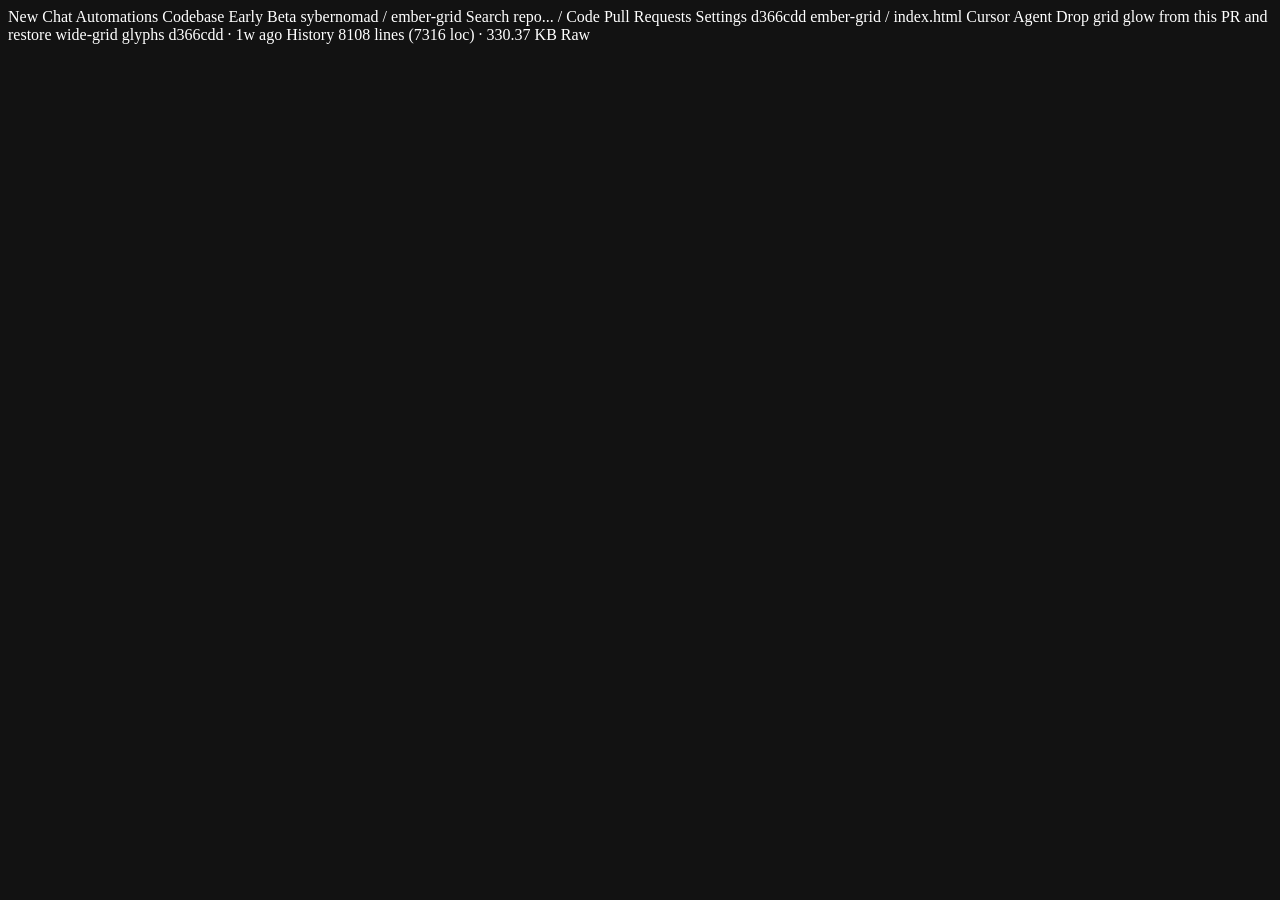
==== commit 9dd3f037: "Honeycomb grid test" ====
--- a/grid.html
+++ b/grid.html
@@ -1,6 +1,37 @@
+New Chat
+Automations
+Codebase
+Early Beta
+sybernomad
+/
+ember-grid
+
+Search repo...
+/
+Code
+Pull Requests
+Settings
+
+
+d366cdd
+ember-grid
+/
+index.html
+
+
+
+Cursor Agent
+Drop grid glow from this PR and restore wide-grid glyphs
+d366cdd
+·
+1w ago
+History
+8108 lines (7316 loc) · 330.37 KB
+Raw
+
+
 <!DOCTYPE html>
 <html lang="en">
-
 <head>
     <meta charset="UTF-8">
     <meta name="viewport" content="width=device-width, initial-scale=1.0, maximum-scale=1.0, user-scalable=no">
@@ -32,7 +63,6 @@
             --cell-bg: #16100c;
             --font-display: "Cinzel", Palatino, "Palatino Linotype", serif;
             --font-ui: "Outfit", "Segoe UI", system-ui, sans-serif;
-
             --container-max: 100%;
             --grid-w: 88px;
             --grid-h: 108px;
@@ -44,13 +74,11 @@
             --hand-min: 108px;
             --type-body: 0.95rem;
             --ui-pad: 16px;
-
             --draft-w: 78px;
             --draft-h: 100px;
             --draft-font-main: 0.72rem;
             --draft-font-name: 0.44rem;
         }
-
         @media (max-width: 360px) {
             :root {
                 --grid-w: 80px;
@@ -62,14 +90,12 @@
                 --nameplate-h: 24px;
             }
         }
-
         @media (min-width: 520px) {
             :root {
                 --container-max: 460px;
                 --ui-pad: 18px;
             }
         }
-
         @media (min-width: 768px) {
             :root {
                 --container-max: 560px;
@@ -81,8016 +107,4 @@
                 --font-name: 0.6rem;
                 --font-header: 1.4rem;
                 --hand-min: 130px;
-                --type-body: 1rem;
-                --draft-w: 84px;
-                --draft-h: 108px;
-                --draft-font-main: 0.78rem;
-                --draft-font-name: 0.5rem;
-                --nameplate-h: 30px;
-            }
-
-            .card-emoji {
-                width: 2.1em;
-                height: 2.1em;
-                font-size: 1.28em;
-            }
-        }
-
-        [data-theme="light"] {
-            color-scheme: light;
-            --bg-color: #efe3cf;
-            --text-color: #2a1c12;
-            --panel-bg: #f7efe2;
-            --border-color: #d4b896;
-            --blue-card: #1d4ed8;
-            --red-card: #b91c1c;
-            --accent: #c47a12;
-            --accent-hot: #c2410c;
-            --gold: #a16207;
-            --stat-up-fg: #f0d078;
-            --stat-up-bg: rgba(12, 8, 6, 0.82);
-            --stat-up-border: #e8c36a;
-            --stat-down-fg: #ff5e48;
-            --stat-down-bg: rgba(12, 8, 6, 0.82);
-            --stat-down-border: #ff5e48;
-            --ink: #2a1c12;
-            --grid-bg: #e4d2b4;
-            --cell-bg: #fff8ee;
-        }
-
-        * {
-            box-sizing: border-box;
-            user-select: none;
-            -webkit-user-select: none;
-            -webkit-tap-highlight-color: transparent;
-        }
-
-        input, textarea, code {
-            user-select: text;
-            -webkit-user-select: text;
-        }
-
-        body {
-            font-family: var(--font-ui);
-            background-color: var(--bg-color);
-            background-image:
-                radial-gradient(ellipse 90% 55% at 50% -15%, rgba(232, 163, 23, 0.22), transparent 55%),
-                radial-gradient(ellipse 50% 40% at 100% 100%, rgba(153, 27, 27, 0.22), transparent 55%),
-                radial-gradient(ellipse 40% 30% at 0% 80%, rgba(30, 64, 175, 0.14), transparent 50%);
-            color: var(--text-color);
-            display: flex;
-            flex-direction: column;
-            align-items: center;
-            justify-content: center;
-            height: 100dvh;
-            width: 100vw;
-            margin: 0;
-            overflow: hidden;
-            padding: env(safe-area-inset-top) env(safe-area-inset-right) env(safe-area-inset-bottom) env(safe-area-inset-left);
-            transition: background-color 0.25s, color 0.25s;
-        }
-
-        [data-theme="light"] body {
-            background-image:
-                radial-gradient(ellipse 80% 50% at 50% -10%, rgba(232, 163, 23, 0.18), transparent 50%),
-                radial-gradient(ellipse 40% 30% at 100% 100%, rgba(180, 83, 9, 0.12), transparent 55%);
-        }
-
-        .embers {
-            position: fixed;
-            inset: 0;
-            pointer-events: none;
-            overflow: hidden;
-            z-index: 0;
-        }
-
-        .embers span {
-            position: absolute;
-            bottom: -8px;
-            width: 3px;
-            height: 3px;
-            border-radius: 50%;
-            background: #fbbf24;
-            box-shadow: 0 0 10px 3px rgba(251, 191, 36, 0.6);
-            animation: emberRise 9s linear infinite both;
-            opacity: 0;
-            will-change: transform, opacity;
-            --drift: 10px;
-        }
-
-        .embers span:nth-child(odd) { --drift: 14px; }
-        .embers span:nth-child(even) { --drift: -12px; }
-        .embers span:nth-child(1) { left: 8%; animation-duration: 8s; animation-delay: 0s; }
-        .embers span:nth-child(2) { left: 22%; animation-duration: 11s; animation-delay: 1.4s; width: 2px; height: 2px; }
-        .embers span:nth-child(3) { left: 37%; animation-duration: 7.5s; animation-delay: 2.1s; }
-        .embers span:nth-child(4) { left: 51%; animation-duration: 10s; animation-delay: 0.6s; width: 4px; height: 4px; }
-        .embers span:nth-child(5) { left: 64%; animation-duration: 8.5s; animation-delay: 3s; }
-        .embers span:nth-child(6) { left: 76%; animation-duration: 12s; animation-delay: 1s; width: 2px; height: 2px; }
-        .embers span:nth-child(7) { left: 88%; animation-duration: 9.5s; animation-delay: 2.6s; }
-        .embers span:nth-child(8) { left: 95%; animation-duration: 7s; animation-delay: 4s; }
-        .embers span:nth-child(9) { left: 14%; animation-duration: 9.2s; animation-delay: 0.8s; width: 2px; height: 2px; }
-        .embers span:nth-child(10) { left: 29%; animation-duration: 10.5s; animation-delay: 3.4s; }
-        .embers span:nth-child(11) { left: 43%; animation-duration: 8.2s; animation-delay: 1.8s; width: 4px; height: 4px; }
-        .embers span:nth-child(12) { left: 58%; animation-duration: 11.4s; animation-delay: 4.2s; }
-        .embers span:nth-child(13) { left: 71%; animation-duration: 7.8s; animation-delay: 2.4s; width: 2px; height: 2px; }
-        .embers span:nth-child(14) { left: 83%; animation-duration: 9.8s; animation-delay: 0.3s; }
-        .embers span:nth-child(15) { left: 4%; animation-duration: 12.2s; animation-delay: 5s; }
-        .embers span:nth-child(16) { left: 91%; animation-duration: 8.8s; animation-delay: 3.8s; width: 4px; height: 4px; }
-
-        @keyframes emberRise {
-            0% { transform: translate3d(0, 0, 0) scale(1); opacity: 0; }
-            12% { opacity: 0.85; }
-            100% { transform: translate3d(var(--drift, 8px), -105vh, 0) scale(0.4); opacity: 0; }
-        }
-
-        [data-theme="light"] .embers { opacity: 0.45; }
-
-        @media (prefers-reduced-motion: reduce) {
-            .embers span { animation: none; opacity: 0; }
-            .card.flipped { animation: none; }
-            .card.selected { animation: none; }
-            .card.draw-in { animation: none !important; opacity: 1; transform: none; filter: none; }
-            .turn-banner, .capture-pop, .fx-ring,
-            .score-pill.score-tick, .turn-indicator.pulse,
-            .stat-flash, .mech-burst, .mech-travel, .mech-bolt-svg { animation: none; }
-            .turn-banner.show {
-                animation: toastHold 1.15s ease forwards;
-            }
-            .modal,
-            .modal .modal-content {
-                animation: none !important;
-                transition: none !important;
-                transform: none !important;
-            }
-            .modal:not(.hidden) .modal-content {
-                opacity: 1;
-            }
-        }
-
-        .container {
-            display: flex;
-            flex-direction: column;
-            align-items: center;
-            justify-content: space-between;
-            width: 100%;
-            max-width: var(--container-max);
-            height: 100%;
-            padding: 10px var(--ui-pad) 12px;
-            gap: 6px;
-            position: relative;
-            z-index: 1;
-        }
-
-        header {
-            display: flex;
-            justify-content: space-between;
-            align-items: center;
-            width: 100%;
-            gap: 8px;
-        }
-
-        h1 {
-            font-family: var(--font-display);
-            font-size: var(--font-header);
-            margin: 0;
-            letter-spacing: 0.18em;
-            font-weight: 800;
-            white-space: nowrap;
-            background: linear-gradient(180deg, #fff1c2 0%, #e8a317 52%, #c2410c 100%);
-            -webkit-background-clip: text;
-            background-clip: text;
-            color: transparent;
-            filter: drop-shadow(0 2px 10px rgba(232, 163, 23, 0.28));
-        }
-
-        [data-theme="light"] h1 {
-            background: none;
-            color: #9a4e0c;
-            filter: none;
-            -webkit-background-clip: unset;
-            background-clip: unset;
-        }
-
-        .nav-group {
-            display: flex;
-            gap: 5px;
-        }
-
-        .menu-btn {
-            background: linear-gradient(180deg, rgba(255,255,255,0.06), rgba(0,0,0,0.18));
-            background-color: var(--panel-bg);
-            border: 1px solid var(--border-color);
-            color: var(--text-color);
-            width: 32px;
-            height: 32px;
-            border-radius: 10px;
-            cursor: pointer;
-            font-size: 0.9rem;
-            display: flex;
-            align-items: center;
-            justify-content: center;
-            transition: transform 0.15s ease, border-color 0.15s ease, box-shadow 0.15s ease;
-            box-shadow: inset 0 1px 0 rgba(255,255,255,0.08), 0 4px 10px rgba(0,0,0,0.25);
-        }
-
-        .menu-btn:hover {
-            border-color: var(--gold);
-            color: var(--accent);
-            transform: translateY(-2px);
-            box-shadow: 0 0 12px rgba(232, 163, 23, 0.25);
-        }
-
-        .icon-sprite {
-            position: absolute;
-            width: 0;
-            height: 0;
-            overflow: hidden;
-        }
-
-        .ui-icon {
-            width: 16px;
-            height: 16px;
-            display: block;
-            flex-shrink: 0;
-            fill: none;
-            stroke: currentColor;
-            stroke-width: 2;
-            stroke-linecap: round;
-            stroke-linejoin: round;
-            pointer-events: none;
-        }
-
-        .ui-icon use {
-            pointer-events: none;
-        }
-
-        .menu-btn .ui-icon {
-            width: 16px;
-            height: 16px;
-        }
-
-        #audio-toggle-btn .icon-audio-off,
-        #theme-toggle-btn .icon-moon {
-            display: none;
-        }
-
-        #audio-toggle-btn.audio-muted .icon-audio-on {
-            display: none;
-        }
-
-        #audio-toggle-btn.audio-muted .icon-audio-off {
-            display: block;
-        }
-
-        [data-theme="light"] #theme-toggle-btn .icon-sun {
-            display: none;
-        }
-
-        [data-theme="light"] #theme-toggle-btn .icon-moon {
-            display: block;
-        }
-
-        button:focus,
-        select:focus {
-            outline: none;
-        }
-
-        button:focus-visible,
-        select:focus-visible {
-            outline: 2px solid var(--accent);
-            outline-offset: 2px;
-        }
-
-        .score-board {
-            display: flex;
-            justify-content: space-between;
-            align-items: center;
-            width: 100%;
-            max-width: calc(var(--grid-w) * 3 + 18px);
-            padding: 5px 10px;
-            background: linear-gradient(180deg, rgba(255,255,255,0.05), rgba(0,0,0,0.18));
-            background-color: var(--panel-bg);
-            border: 1px solid rgba(232, 195, 106, 0.28);
-            border-radius: 999px;
-            box-shadow: inset 0 1px 0 rgba(255,255,255,0.06), 0 8px 18px rgba(0,0,0,0.28);
-        }
-
-        .score-pill {
-            font-weight: 700;
-            font-size: 0.8rem;
-            padding: 3px 10px;
-            border-radius: 999px;
-            letter-spacing: 0.04em;
-        }
-
-        .score-blue {
-            color: var(--blue-card);
-            background: rgba(59, 130, 246, 0.16);
-            box-shadow: inset 0 0 0 1px rgba(110, 160, 255, 0.25);
-        }
-
-        .score-red {
-            color: var(--red-card);
-            background: rgba(239, 68, 68, 0.16);
-            box-shadow: inset 0 0 0 1px rgba(255, 107, 87, 0.25);
-        }
-
-        .turn-indicator {
-            font-family: var(--font-display);
-            font-size: 0.78rem;
-            font-weight: 800;
-            color: var(--accent);
-            text-transform: uppercase;
-            letter-spacing: 0.16em;
-        }
-
-        .battlefield {
-            display: flex;
-            flex-direction: column;
-            align-items: center;
-            gap: 4px;
-            width: 100%;
-        }
-
-        .board-wrap {
-            position: relative;
-            flex-shrink: 0;
-        }
-
-        .board-fx {
-            position: fixed;
-            inset: 0;
-            pointer-events: none;
-            z-index: 85;
-            overflow: visible;
-        }
-
-        .hand {
-            display: flex;
-            gap: 6px;
-            min-height: calc(var(--card-h) + 6px);
-            align-items: center;
-            justify-content: center;
-            width: 100%;
-            padding: 4px;
-            border-radius: 14px;
-            transition: background 0.2s, box-shadow 0.2s;
-        }
-
-        .hand.active-turn {
-            background: rgba(232, 163, 23, 0.08);
-            box-shadow: inset 0 0 0 1px rgba(232, 163, 23, 0.28), 0 0 24px rgba(232, 163, 23, 0.08);
-        }
-
-        .grid {
-            display: grid;
-            grid-template-columns: repeat(3, var(--grid-w));
-            grid-template-rows: repeat(3, var(--grid-h));
-            gap: 6px;
-            background:
-                radial-gradient(circle at 50% 30%, rgba(232, 163, 23, 0.1), transparent 70%),
-                linear-gradient(180deg, #1a130e, #0a0705);
-            padding: 8px;
-            border-radius: 16px;
-            border: 1px solid rgba(232, 195, 106, 0.32);
-            box-shadow:
-                inset 0 1px 0 rgba(255, 255, 255, 0.06),
-                inset 0 0 30px rgba(0, 0, 0, 0.45),
-                0 16px 40px rgba(0, 0, 0, 0.5),
-                0 0 40px rgba(232, 163, 23, 0.08);
-        }
-
-        [data-theme="light"] .grid {
-            background:
-                radial-gradient(circle at 50% 30%, rgba(232, 163, 23, 0.12), transparent 70%),
-                linear-gradient(180deg, #f3e6d0, #e0cba8);
-        }
-
-        .match-chrome {
-            display: contents;
-        }
-
-        body.grid-4,
-        body.grid-5 {
-            --grid-gap: 4px;
-            --board-pad: 5px;
-            --hand-min: 0;
-            --fan-w: 74px;
-            --fan-h: 92px;
-            --fan-gap: 6px;
-        }
-
-        body.grid-4 {
-            --font-main: 0.62rem;
-            --font-name: 0.38rem;
-            --nameplate-h: 16px;
-        }
-
-        body.grid-5 {
-            --font-main: 0.52rem;
-            --font-name: 0.32rem;
-            --nameplate-h: 15px;
-            --grid-gap: 3px;
-            --fan-w: 64px;
-            --fan-h: 80px;
-            --fan-gap: 5px;
-        }
-
-        @media (min-width: 768px) {
-            body.grid-4 {
-                --container-max: 680px;
-                --fan-w: 88px;
-                --fan-h: 110px;
-                --font-main: 0.8rem;
-                --font-name: 0.5rem;
-                --nameplate-h: 22px;
-            }
-            body.grid-5 {
-                --container-max: 760px;
-                --fan-w: 82px;
-                --fan-h: 102px;
-                --font-main: 0.74rem;
-                --font-name: 0.44rem;
-                --nameplate-h: 20px;
-            }
-
-            /* Mobile shrinks 5x5 glyphs to fit the phone; desktop cells are larger. */
-            body.grid-4 .card-emoji,
-            body.grid-5 .card-emoji {
-                width: 2.1em;
-                height: 2.1em;
-                font-size: 1.28em;
-            }
-
-            body.grid-4 .cell .card,
-            body.grid-5 .cell .card {
-                container-type: size;
-            }
-
-            body.grid-4 .cell .card-emoji,
-            body.grid-5 .cell .card-emoji {
-                font-size: clamp(1.05rem, 16cqh, 1.75rem);
-                width: 2.1em;
-                height: 2.1em;
-            }
-
-            body.grid-4 .cell .card-emoji img.twemoji,
-            body.grid-5 .cell .card-emoji img.twemoji {
-                width: 1.15em;
-                height: 1.15em;
-            }
-
-            body.grid-4 #top-area .hand,
-            body.grid-5 #top-area .hand {
-                --fan-w: 66px;
-                --fan-h: 82px;
-            }
-
-            body.grid-4 .ability-badge {
-                font-size: 0.52rem;
-                padding: 2px 5px;
-            }
-
-            body.grid-5 .ability-badge {
-                font-size: 0.48rem;
-                padding: 2px 4px;
-            }
-        }
-
-        body.grid-4 .container,
-        body.grid-5 .container {
-            justify-content: flex-start;
-            overflow: hidden;
-            gap: 3px;
-            padding-top: 4px;
-            padding-bottom: 6px;
-        }
-
-        body.grid-4 .match-chrome,
-        body.grid-5 .match-chrome {
-            display: flex;
-            flex-direction: column;
-            align-items: center;
-            flex-shrink: 0;
-            width: 100%;
-            gap: 6px;
-            position: relative;
-            z-index: 12;
-            background: var(--bg-color);
-            padding: 0 0 2px;
-        }
-
-        body.grid-4 header,
-        body.grid-5 header {
-            position: relative;
-            z-index: auto;
-            flex-shrink: 0;
-            width: 100%;
-        }
-
-        body.grid-4 .score-board,
-        body.grid-5 .score-board {
-            position: relative;
-            z-index: auto;
-            flex-shrink: 0;
-            max-width: 100%;
-        }
-
-        body.grid-4 .score-pill,
-        body.grid-5 .score-pill {
-            font-size: 0.72rem;
-            padding: 2px 8px;
-        }
-
-        body.grid-4 .turn-indicator,
-        body.grid-5 .turn-indicator {
-            font-size: 0.68rem;
-            letter-spacing: 0.1em;
-        }
-
-        body.grid-4 .status-msg,
-        body.grid-5 .status-msg {
-            flex-shrink: 0;
-            font-size: 0.7rem;
-            min-height: 0;
-            position: relative;
-            z-index: 9;
-        }
-
-        body.grid-5 .status-msg { font-size: 0.64rem; }
-
-        body.grid-4 .battle-log-link,
-        body.grid-5 .battle-log-link {
-            flex-shrink: 0;
-            min-height: 20px;
-            font-size: 0.52rem;
-            position: relative;
-            z-index: 9;
-        }
-
-        body.grid-4 .battlefield,
-        body.grid-5 .battlefield {
-            flex: 1 1 auto;
-            min-height: 0;
-            width: 100%;
-            overflow: hidden;
-            display: flex;
-            flex-direction: column;
-            align-items: stretch;
-            justify-content: flex-start;
-            gap: 4px;
-        }
-
-        body.grid-4 #top-area,
-        body.grid-4 #bottom-area,
-        body.grid-5 #top-area,
-        body.grid-5 #bottom-area {
-            width: 100%;
-            flex: 0 0 auto;
-            min-height: 0;
-            position: relative;
-            z-index: 20;
-            overflow: visible;
-            display: flex;
-            flex-direction: column;
-            align-items: center;
-            isolation: isolate;
-        }
-
-        body.grid-4 .board-stage,
-        body.grid-5 .board-stage {
-            flex: 1 1 auto;
-            min-height: 80px;
-            width: 100%;
-            display: flex;
-            align-items: center;
-            justify-content: center;
-            container-type: size;
-            position: relative;
-            z-index: 1;
-        }
-
-        body.grid-4 .grid,
-        body.grid-5 .grid {
-            width: min(100cqw, calc(100cqh * 0.82));
-            height: min(100cqh, calc(100cqw / 0.82));
-            max-width: 100%;
-            max-height: 100%;
-            gap: var(--grid-gap);
-            padding: var(--board-pad);
-            box-sizing: border-box;
-        }
-
-        body.grid-4 .grid {
-            grid-template-columns: repeat(4, minmax(0, 1fr));
-            grid-template-rows: repeat(4, minmax(0, 1fr));
-        }
-
-        body.grid-5 .grid {
-            grid-template-columns: repeat(5, minmax(0, 1fr));
-            grid-template-rows: repeat(5, minmax(0, 1fr));
-        }
-
-        body.grid-4 .cell,
-        body.grid-5 .cell {
-            aspect-ratio: auto;
-            width: 100%;
-            height: 100%;
-            min-width: 0;
-            min-height: 0;
-        }
-
-        body.grid-4 .cell .card,
-        body.grid-5 .cell .card {
-            width: 100%;
-            height: 100%;
-            max-width: none;
-        }
-
-        body.grid-4 .hand,
-        body.grid-5 .hand {
-            display: flex;
-            flex-wrap: nowrap;
-            justify-content: center;
-            align-items: flex-end;
-            gap: var(--fan-gap);
-            overflow: visible;
-            padding: 16px 8px 6px;
-            min-height: calc(var(--fan-h) + 22px);
-            width: 100%;
-            position: relative;
-            z-index: 8;
-        }
-
-        body.grid-4 .hand .card,
-        body.grid-5 .hand .card {
-            flex: 0 0 var(--fan-w);
-            width: var(--fan-w);
-            height: var(--fan-h);
-            margin-right: 0;
-            aspect-ratio: auto;
-            z-index: 1;
-            transform: translateY(0) scale(1);
-            transform-origin: center bottom;
-            transition:
-                transform 0.22s cubic-bezier(0.22, 1.45, 0.36, 1),
-                box-shadow 0.22s ease,
-                border-color 0.22s ease,
-                filter 0.22s ease;
-        }
-
-        body.grid-4 .hand .card.selected,
-        body.grid-5 .hand .card.selected {
-            transform: translateY(-32px) scale(1.1);
-            z-index: 16;
-            box-shadow: 0 18px 30px rgba(232, 163, 23, 0.42), 0 0 0 2px var(--gold);
-            border-color: var(--gold);
-            filter: brightness(1.06);
-        }
-
-        body.grid-4 .hand .card.draw-in,
-        body.grid-5 .hand .card.draw-in {
-            z-index: 18;
-        }
-
-        body.grid-4 #top-area .hand,
-        body.grid-5 #top-area .hand {
-            align-items: flex-start;
-            padding: 8px 12px 18px;
-            min-height: calc(var(--fan-h) + 20px);
-            --fan-w: 56px;
-            --fan-h: 70px;
-            --fan-gap: 5px;
-        }
-
-        body.grid-4 #top-area .hand .card,
-        body.grid-5 #top-area .hand .card {
-            transform-origin: center top;
-        }
-
-        body.grid-4 #top-area .hand .card.selected,
-        body.grid-5 #top-area .hand .card.selected {
-            transform: translateY(10px) scale(1.05);
-        }
-
-        @media (hover: hover) and (pointer: fine) {
-            body.grid-4 .hand .card:hover:not(.selected),
-            body.grid-5 .hand .card:hover:not(.selected) {
-                transform: translateY(-8px) scale(1.03);
-                z-index: 5;
-            }
-
-            body.grid-4 #top-area .hand .card:hover:not(.selected),
-            body.grid-5 #top-area .hand .card:hover:not(.selected) {
-                transform: translateY(6px) scale(1.03);
-            }
-        }
-
-        @media (prefers-reduced-motion: reduce) {
-            body.grid-4 .hand .card,
-            body.grid-5 .hand .card {
-                transition: transform 0.15s ease, box-shadow 0.15s ease;
-            }
-        }
-
-        body.grid-4 .ability-badge {
-            font-size: 0.48rem;
-            padding: 2px 4px;
-        }
-
-        body.grid-5 .ability-badge {
-            top: 2px;
-            left: 2px;
-            font-size: 0.4rem;
-            padding: 1px 3px;
-        }
-
-        body.grid-5 .card-emoji {
-            width: 1.35em;
-            height: 1.35em;
-            font-size: 0.9em;
-        }
-
-        .cell {
-            background:
-                linear-gradient(180deg, rgba(255,255,255,0.03), rgba(0,0,0,0.18)),
-                var(--cell-bg);
-            border: 1px solid rgba(232, 195, 106, 0.16);
-            border-radius: 10px;
-            display: flex;
-            justify-content: center;
-            align-items: center;
-            cursor: pointer;
-            position: relative;
-            transition: border-color 0.15s, background-color 0.15s, box-shadow 0.15s;
-            box-shadow: inset 0 2px 6px rgba(0, 0, 0, 0.35);
-        }
-
-        .cell::after {
-            content: "";
-            position: absolute;
-            inset: 6px;
-            border-radius: 6px;
-            border: 1px dashed rgba(232, 195, 106, 0.18);
-            pointer-events: none;
-        }
-
-        .cell:has(.card)::after {
-            display: none;
-        }
-
-        .cell:has(.card) {
-            border-color: transparent;
-            background: transparent;
-            box-shadow: none;
-        }
-
-        .cell:hover,
-        .cell.drag-over {
-            border-color: var(--accent);
-            background-color: rgba(232, 163, 23, 0.12);
-            box-shadow: inset 0 0 16px rgba(232, 163, 23, 0.15), 0 0 12px rgba(232, 163, 23, 0.2);
-        }
-
-        .cell.cell-cinder {
-            border-color: #ff7a2a;
-            background:
-                linear-gradient(180deg, rgba(255, 120, 40, 0.22), rgba(160, 40, 0, 0.16)),
-                var(--cell-bg);
-            box-shadow: inset 0 0 14px rgba(255, 90, 20, 0.38), 0 0 16px rgba(255, 110, 30, 0.42);
-        }
-
-        .cell.cell-cinder::after {
-            border-color: rgba(255, 150, 60, 0.5);
-            border-style: solid;
-        }
-
-        .cell.cell-cinder:has(.card) {
-            border-color: #ff7a2a;
-            background: rgba(255, 90, 20, 0.14);
-            box-shadow: inset 0 0 12px rgba(255, 90, 20, 0.32), 0 0 14px rgba(255, 110, 30, 0.3);
-        }
-
-        [data-theme="light"] .cell.cell-cinder {
-            background:
-                linear-gradient(180deg, rgba(255, 140, 60, 0.32), rgba(255, 90, 20, 0.14)),
-                var(--cell-bg);
-        }
-
-        .card {
-            width: var(--card-w);
-            height: var(--card-h);
-            border-radius: 10px;
-            display: flex;
-            flex-direction: column;
-            justify-content: center;
-            align-items: center;
-            padding: 4px;
-            font-size: var(--font-main);
-            font-weight: 700;
-            cursor: grab;
-            position: relative;
-            box-shadow: 0 8px 16px rgba(0, 0, 0, 0.4), inset 0 1px 0 rgba(255,255,255,0.22);
-            transition: transform 0.18s cubic-bezier(0.4, 0, 0.2, 1), filter 0.15s, box-shadow 0.18s;
-            touch-action: none;
-        }
-
-        .card::before {
-            content: "";
-            position: absolute;
-            inset: 4px;
-            border-radius: 7px;
-            border: 1px solid rgba(255, 241, 194, 0.28);
-            pointer-events: none;
-            z-index: 2;
-        }
-
-        .card::after {
-            content: "";
-            position: absolute;
-            inset: 0;
-            border-radius: inherit;
-            background: linear-gradient(125deg, rgba(255,255,255,0.28) 0%, transparent 34%, transparent 62%, rgba(255,255,255,0.08) 100%);
-            pointer-events: none;
-            mix-blend-mode: soft-light;
-            z-index: 3;
-        }
-
-        .card:active {
-            cursor: grabbing;
-        }
-
-        .card.dragging {
-            opacity: 0.4;
-        }
-
-        .card-ghost {
-            position: fixed;
-            left: 0;
-            top: 0;
-            z-index: 220;
-            margin: 0;
-            pointer-events: none;
-            opacity: 0.95;
-            transform-origin: top left;
-            transition: none !important;
-            animation: none !important;
-            box-shadow: 0 18px 32px rgba(0, 0, 0, 0.55), inset 0 1px 0 rgba(255,255,255,0.22);
-        }
-
-        @keyframes pulseFlip {
-            0% { transform: scale(1) rotateY(0deg); }
-            50% { transform: scale(1.1) rotateY(90deg); filter: brightness(1.45); }
-            100% { transform: scale(1) rotateY(0deg); }
-        }
-
-        .card.flipped {
-            animation: pulseFlip 0.4s ease-in-out;
-        }
-
-        .card.blue {
-            background:
-                radial-gradient(circle at 50% 35%, rgba(147, 197, 253, 0.35), transparent 55%),
-                linear-gradient(160deg, #4f8dff 0%, #1e40af 55%, #172554 100%);
-            color: #fff;
-            border: 1px solid #93c5fd;
-        }
-
-        .card.red {
-            background:
-                radial-gradient(circle at 50% 35%, rgba(254, 202, 202, 0.28), transparent 55%),
-                linear-gradient(160deg, #fb7185 0%, #be123c 55%, #7f1d1d 100%);
-            color: #fff;
-            border: 1px solid #fda4af;
-        }
-
-        .card.card-back {
-            background:
-                repeating-linear-gradient(45deg, rgba(255,255,255,0.05) 0 5px, transparent 5px 10px),
-                linear-gradient(160deg, #9f1239, #4c0519);
-            border-color: #fda4af;
-        }
-
-        .card.selected {
-            transform: translateY(-8px) scale(1.05);
-            box-shadow: 0 14px 28px rgba(232, 163, 23, 0.38), 0 0 0 1px var(--gold);
-            border-color: var(--gold);
-            z-index: 4;
-        }
-
-        .card.draw-in {
-            animation: cardDrawIn 0.58s cubic-bezier(0.16, 1.18, 0.32, 1) both;
-            z-index: 10;
-            transform-origin: center bottom;
-            pointer-events: none;
-        }
-
-        #top-area .card.draw-in {
-            animation-name: cardDrawInTop;
-            transform-origin: center top;
-        }
-
-        @keyframes cardDrawIn {
-            0% {
-                opacity: 0;
-                transform: translate3d(36px, 42px, 0) rotate(-16deg) scale(0.55);
-                filter: brightness(1.55) drop-shadow(0 0 12px rgba(232, 163, 23, 0.85));
-            }
-            58% {
-                opacity: 1;
-                transform: translate3d(-4px, -14px, 0) rotate(4deg) scale(1.1);
-                filter: brightness(1.18) drop-shadow(0 10px 16px rgba(232, 163, 23, 0.45));
-            }
-            100% {
-                opacity: 1;
-                transform: translate3d(0, 0, 0) rotate(0deg) scale(1);
-                filter: brightness(1) drop-shadow(0 0 0 transparent);
-            }
-        }
-
-        @keyframes cardDrawInTop {
-            0% {
-                opacity: 0;
-                transform: translate3d(28px, -36px, 0) rotate(14deg) scale(0.55);
-                filter: brightness(1.55) drop-shadow(0 0 12px rgba(232, 163, 23, 0.85));
-            }
-            58% {
-                opacity: 1;
-                transform: translate3d(-4px, 12px, 0) rotate(-3deg) scale(1.08);
-                filter: brightness(1.18) drop-shadow(0 8px 14px rgba(232, 163, 23, 0.4));
-            }
-            100% {
-                opacity: 1;
-                transform: translate3d(0, 0, 0) rotate(0deg) scale(1);
-                filter: brightness(1) drop-shadow(0 0 0 transparent);
-            }
-        }
-
-        .ability-badge {
-            position: absolute;
-            top: 4px;
-            left: 4px;
-            font-size: 0.55rem;
-            z-index: 4;
-            background: radial-gradient(circle at 40% 30%, #3f2a18, #120c08);
-            border-radius: 999px;
-            padding: 3px 5px;
-            line-height: 1;
-            border: 1px solid var(--gold);
-            box-shadow: 0 2px 6px rgba(0,0,0,0.45);
-        }
-
-        .ability-badge.silenced {
-            opacity: 0.35;
-            filter: grayscale(1);
-        }
-
-        .card-name {
-            position: absolute;
-            bottom: 3px;
-            left: 50%;
-            transform: translateX(-50%);
-            font-family: var(--font-display);
-            font-size: var(--font-name);
-            font-weight: 600;
-            letter-spacing: 0.03em;
-            text-align: center;
-            display: flex;
-            flex-direction: column;
-            align-items: center;
-            white-space: nowrap;
-            overflow: hidden;
-            width: 86%;
-            background: linear-gradient(180deg, rgba(40, 26, 16, 0.55), rgba(12, 8, 6, 0.82));
-            color: #fff6df;
-            border-radius: 4px;
-            padding: 1px 4px 2px;
-            line-height: 1.05;
-            z-index: 4;
-            border: 1px solid rgba(232, 195, 106, 0.28);
-        }
-
-        .card-title,
-        .card-ability-name {
-            max-width: 100%;
-            overflow: hidden;
-            text-overflow: ellipsis;
-        }
-
-        .card-ability-name {
-            font-family: var(--font-ui);
-            font-size: 0.78em;
-            font-weight: 800;
-            letter-spacing: 0.06em;
-            text-transform: uppercase;
-            color: var(--gold);
-            opacity: 0.95;
-        }
-
-        .card-ability-name.silenced {
-            color: #cbd5e1;
-            opacity: 0.72;
-            text-decoration: line-through;
-        }
-
-        .card-emoji {
-            position: absolute;
-            top: calc((100% - var(--nameplate-h)) / 2);
-            left: 50%;
-            transform: translate(-50%, -50%);
-            width: 1.9em;
-            height: 1.9em;
-            display: flex;
-            align-items: center;
-            justify-content: center;
-            font-size: 1.15em;
-            z-index: 1;
-            background: radial-gradient(circle at 50% 38%, rgba(255,255,255,0.2), rgba(0,0,0,0.28));
-            border-radius: 50%;
-            box-shadow: inset 0 0 0 1px rgba(255,255,255,0.16), 0 4px 8px rgba(0,0,0,0.35);
-            filter: none;
-        }
-
-        .card-emoji img.twemoji {
-            width: 1.15em;
-            height: 1.15em;
-            display: block;
-            pointer-events: none;
-        }
-
-        .stat-top,
-        .stat-right,
-        .stat-bottom,
-        .stat-left {
-            z-index: 5;
-            width: 1.15em;
-            height: 1.15em;
-            display: flex;
-            align-items: center;
-            justify-content: center;
-            background: rgba(12, 8, 6, 0.72);
-            border: 1px solid rgba(232, 195, 106, 0.5);
-            border-radius: 50%;
-            font-variant-numeric: tabular-nums;
-            text-shadow: 0 1px 2px rgba(0,0,0,0.8);
-            box-shadow: 0 1px 3px rgba(0,0,0,0.5);
-            position: absolute;
-        }
-
-        .stat-top {
-            top: 4px;
-            left: 50%;
-            transform: translateX(-50%);
-        }
-
-        .stat-right {
-            right: 4px;
-            top: calc((100% - var(--nameplate-h)) / 2);
-            transform: translateY(-50%);
-        }
-
-        .stat-bottom {
-            bottom: calc(var(--nameplate-h) + 1px);
-            left: 50%;
-            transform: translateX(-50%);
-        }
-
-        .stat-left {
-            left: 4px;
-            top: calc((100% - var(--nameplate-h)) / 2);
-            transform: translateY(-50%);
-        }
-
-        .stat-up {
-            color: var(--stat-up-fg);
-            background: var(--stat-up-bg);
-            border-color: var(--stat-up-border);
-            text-shadow: 0 1px 2px rgba(0,0,0,0.9);
-        }
-
-        .stat-down {
-            color: var(--stat-down-fg);
-            background: var(--stat-down-bg);
-            border-color: var(--stat-down-border);
-            text-shadow: 0 1px 2px rgba(0,0,0,0.95);
-        }
-
-        .stat-flash {
-            animation: statFlash 0.62s ease-out;
-        }
-
-        @keyframes statFlash {
-            0% { filter: brightness(1.75); box-shadow: 0 0 0 2px currentColor, 0 0 12px currentColor; }
-            55% { filter: brightness(1.2); box-shadow: 0 0 8px currentColor; }
-            100% { filter: none; box-shadow: 0 1px 3px rgba(0,0,0,0.5); }
-        }
-
-        .status-msg {
-            font-family: var(--font-display);
-            font-size: 0.88rem;
-            font-weight: 700;
-            letter-spacing: 0.04em;
-            color: var(--accent);
-            min-height: 20px;
-            text-align: center;
-        }
-
-        .battle-log-link {
-            background: none;
-            border: 0;
-            color: var(--accent);
-            opacity: 0.78;
-            font-family: var(--font-display);
-            font-size: 0.62rem;
-            font-weight: 800;
-            letter-spacing: 0.14em;
-            text-transform: uppercase;
-            cursor: pointer;
-            padding: 2px 0 0;
-            min-height: 28px;
-        }
-
-        .battle-log-link:hover,
-        .battle-log-link:focus-visible {
-            opacity: 1;
-        }
-
-        #battle-log-modal .modal-content {
-            display: flex;
-            flex-direction: column;
-            text-align: left;
-            max-height: min(80dvh, 640px);
-        }
-
-        #battle-log-modal .modal-title,
-        #battle-log-modal .btn-dismiss {
-            text-align: center;
-        }
-
-        .battle-log-blurb {
-            margin: 0 0 10px;
-            font-size: 0.82rem;
-            line-height: 1.4;
-            opacity: 0.82;
-        }
-
-        .battle-log-list {
-            list-style: none;
-            margin: 0 0 12px;
-            padding: 0;
-            display: flex;
-            flex-direction: column;
-            gap: 8px;
-            flex: 1 1 auto;
-            min-height: 8rem;
-            overflow-y: auto;
-        }
-
-        .battle-log-entry {
-            padding: 8px 10px 8px 12px;
-            border-left: 2px solid rgba(232, 195, 106, 0.45);
-            background: rgba(0, 0, 0, 0.22);
-            border-radius: 0 10px 10px 0;
-            font-size: 0.82rem;
-            font-weight: 600;
-            line-height: 1.4;
-            overflow-wrap: anywhere;
-        }
-
-        .battle-log-entry .log-part + .log-part {
-            margin-top: 4px;
-            opacity: 0.88;
-        }
-
-        .battle-log-empty {
-            opacity: 0.55;
-            text-align: center;
-            font-size: 0.82rem;
-            padding: 18px 8px;
-        }
-
-        .card-tooltip {
-            position: fixed;
-            background: var(--panel-bg);
-            color: var(--text-color);
-            border: 1px solid var(--gold);
-            padding: 7px 11px;
-            border-radius: 8px;
-            font-size: 0.7rem;
-            font-weight: 600;
-            pointer-events: none;
-            z-index: 200;
-            box-shadow: 0 10px 24px rgba(0, 0, 0, 0.45);
-            max-width: 240px;
-            text-align: center;
-            display: none;
-            line-height: 1.35;
-        }
-
-        .card-tooltip.pinned {
-            max-width: min(280px, calc(100vw - 24px));
-            font-size: 0.82rem;
-            padding: 10px 12px;
-        }
-
-        .modal {
-            position: fixed;
-            top: 0;
-            left: 0;
-            width: 100vw;
-            height: 100dvh;
-            background: rgba(8, 5, 3, 0.78);
-            backdrop-filter: blur(8px);
-            display: flex;
-            justify-content: center;
-            align-items: center;
-            z-index: 100;
-            padding: 10px;
-            isolation: isolate;
-            opacity: 1;
-            visibility: visible;
-            transition: opacity 0.32s ease, visibility 0.32s ease, backdrop-filter 0.32s ease;
-        }
-
-        .modal.hidden {
-            display: flex !important;
-            opacity: 0;
-            visibility: hidden;
-            pointer-events: none;
-            backdrop-filter: none;
-            -webkit-backdrop-filter: none;
-        }
-
-        .modal.hidden,
-        .modal.hidden .modal-content,
-        .modal.hidden .btn,
-        .modal.hidden .modal-close {
-            pointer-events: none !important;
-        }
-
-        .modal.hidden .modal-close,
-        .modal.hidden .btn {
-            outline: none !important;
-            box-shadow: none;
-        }
-
-        .modal .modal-content {
-            opacity: 0;
-            transform: translate3d(0, 18px, 0) scale(0.94);
-            transition: transform 0.22s ease, opacity 0.18s ease;
-        }
-
-        .modal:not(.hidden) .modal-content {
-            opacity: 1;
-            transform: translate3d(0, 0, 0) scale(1);
-            animation: modalEnter 0.42s cubic-bezier(0.16, 1, 0.3, 1) both;
-        }
-
-        @keyframes modalEnter {
-            0% {
-                opacity: 0;
-                transform: translate3d(0, 22px, 0) scale(0.94);
-            }
-            60% {
-                opacity: 1;
-            }
-            100% {
-                opacity: 1;
-                transform: translate3d(0, 0, 0) scale(1);
-            }
-        }
-
-        .modal-ember {
-            background: rgba(8, 5, 3, 0.28);
-            backdrop-filter: blur(2px);
-        }
-
-        .modal-ember .modal-content {
-            z-index: 1;
-        }
-
-        .modal .embers,
-        .modal-ember .embers {
-            position: absolute;
-            z-index: 0;
-        }
-
-        [data-theme="light"] .modal-ember {
-            background: rgba(239, 227, 207, 0.32);
-        }
-
-        #expanded-rules-modal,
-        #compendium-modal,
-        #options-modal,
-        #stats-modal,
-        #draft-modal,
-        #deck-modal,
-        #gameover-modal,
-        #league-modal,
-        #changelog-modal {
-            z-index: 110;
-        }
-
-        #battle-log-modal {
-            z-index: 120;
-        }
-
-        body.menu-open header,
-        body.menu-open .score-board,
-        body.menu-open .status-msg,
-        body.menu-open .battle-log-link {
-            opacity: 0;
-            visibility: hidden;
-            pointer-events: none;
-        }
-
-        body.menu-open .battlefield {
-            opacity: 0.38;
-        }
-
-        .modal-content {
-            background:
-                linear-gradient(180deg, rgba(255,255,255,0.04), transparent 28%),
-                var(--panel-bg);
-            color: var(--text-color);
-            padding: 1.25rem 1.15rem 1.1rem;
-            border-radius: 16px;
-            max-width: 480px;
-            width: min(480px, 100%);
-            text-align: center;
-            box-shadow:
-                0 0 0 1px rgba(232, 195, 106, 0.22),
-                0 24px 50px rgba(0, 0, 0, 0.55),
-                0 0 80px rgba(232, 163, 23, 0.08);
-            border: 1px solid rgba(232, 195, 106, 0.38);
-            max-height: min(86dvh, calc(100dvh - 24px));
-            overflow-y: auto;
-            position: relative;
-            min-height: 0;
-            height: auto;
-            align-self: center;
-            flex: 0 1 auto;
-        }
-
-        #gameover-modal .modal-content {
-            max-width: 280px;
-            width: min(280px, calc(100vw - 32px));
-            max-height: min(82dvh, calc(100dvh - 24px));
-            flex: 0 0 auto;
-            pointer-events: auto;
-            padding: 1.3rem 1.05rem 0.95rem;
-        }
-
-        #gameover-modal .modal-title {
-            margin-bottom: 10px;
-            font-size: 1.22rem;
-            padding: 0 18px;
-            white-space: nowrap;
-        }
-
-        .modal-content h2,
-        .modal-title {
-            font-family: var(--font-display);
-            font-weight: 800;
-            letter-spacing: 0.12em;
-            text-transform: uppercase;
-            margin-top: 0;
-            margin-bottom: 8px;
-            font-size: 1.28rem;
-            color: var(--accent);
-        }
-
-        .brand-tag {
-            margin: 0 0 16px;
-            font-family: var(--font-display);
-            font-size: 0.78rem;
-            letter-spacing: 0.16em;
-            text-transform: uppercase;
-            opacity: 0.75;
-        }
-
-        .menu-foot {
-            margin: 14px 0 0;
-        }
-
-        .build-stamp {
-            margin: 0;
-            font-family: var(--font-display);
-            font-size: 0.62rem;
-            font-weight: 600;
-            letter-spacing: 0.18em;
-            text-transform: uppercase;
-            opacity: 0.42;
-            background: none;
-            border: none;
-            color: inherit;
-            display: block;
-            width: 100%;
-            padding: 10px 8px 6px;
-            min-height: 32px;
-            cursor: pointer;
-            transition: opacity 0.15s ease, color 0.15s ease;
-        }
-
-        button.build-stamp:hover,
-        button.build-stamp:focus-visible {
-            opacity: 0.95;
-            color: var(--gold);
-        }
-
-        .dev-note {
-            margin: 5px 0 0;
-            font-family: var(--font-ui);
-            font-size: 0.62rem;
-            font-weight: 500;
-            letter-spacing: 0.02em;
-            line-height: 1.35;
-            opacity: 0.42;
-        }
-
-        .btn {
-            background: linear-gradient(180deg, #f5c451, #d97706);
-            color: var(--ink);
-            border: none;
-            width: 100%;
-            padding: 11px;
-            border-radius: 10px;
-            font-family: var(--font-ui);
-            font-weight: 800;
-            font-size: 0.85rem;
-            letter-spacing: 0.04em;
-            cursor: pointer;
-            transition: filter 0.15s, transform 0.1s, box-shadow 0.15s;
-            box-shadow: 0 3px 0 #92400e, 0 8px 16px rgba(0,0,0,0.28);
-        }
-
-        .btn:hover {
-            filter: brightness(1.06);
-            transform: translateY(-1px);
-        }
-
-        .btn:active {
-            transform: translateY(1px);
-            box-shadow: 0 1px 0 #92400e;
-        }
-
-        .btn-alt {
-            background: transparent;
-            border: 1px solid var(--gold);
-            color: var(--accent);
-            box-shadow: none;
-        }
-
-        .btn-alt:hover {
-            background: var(--accent);
-            color: var(--ink);
-            filter: none;
-        }
-
-        .btn-muted {
-            background: linear-gradient(180deg, #57534e, #3f3a36);
-            color: #f5f0e8;
-            box-shadow: 0 3px 0 #292524, 0 8px 16px rgba(0,0,0,0.28);
-        }
-
-        .menu-links {
-            display: flex;
-            gap: 8px;
-            margin: 0;
-        }
-
-        .menu-links .btn {
-            flex: 1;
-            width: auto;
-            padding: 10px 6px 9px;
-            font-size: 0.68rem;
-            white-space: nowrap;
-            display: flex;
-            flex-direction: column;
-            align-items: center;
-            justify-content: center;
-            gap: 5px;
-        }
-
-        .menu-links .ui-icon {
-            width: 18px;
-            height: 18px;
-        }
-
-        #main-menu-modal .btn {
-            font-family: var(--font-display);
-            text-transform: uppercase;
-            letter-spacing: 0.12em;
-            font-weight: 800;
-        }
-
-        #main-menu-modal .modal-content,
-        #draft-modal .modal-content,
-        #deck-modal .modal-content,
-        #league-modal .modal-content {
-            display: flex;
-            flex-direction: column;
-        }
-
-        #draft-modal .modal-content,
-        #deck-modal .modal-content {
-            max-width: 560px;
-        }
-
-        @media (max-width: 640px) {
-            .modal {
-                padding: 16px 12px;
-                align-items: center;
-                justify-content: center;
-            }
-
-            #main-menu-modal {
-                padding: 0;
-                align-items: stretch;
-            }
-
-            #main-menu-modal .modal-content {
-                max-width: none;
-                width: 100%;
-                min-height: 100dvh;
-                max-height: 100dvh;
-                border-radius: 0;
-                justify-content: center;
-                padding: calc(22px + env(safe-area-inset-top)) 18px calc(72px + env(safe-area-inset-bottom));
-                align-self: stretch;
-                background:
-                    radial-gradient(ellipse 90% 70% at 50% 42%, rgba(16, 12, 9, 0.38), transparent 72%);
-                box-shadow: none;
-                border: none;
-            }
-
-            [data-theme="light"] #main-menu-modal .modal-content {
-                background:
-                    radial-gradient(ellipse 90% 70% at 50% 42%, rgba(247, 239, 226, 0.5), transparent 72%);
-            }
-
-            .embers span {
-                box-shadow: 0 0 16px 5px rgba(251, 191, 36, 0.82);
-            }
-
-            .embers span:nth-child(4),
-            .embers span:nth-child(11),
-            .embers span:nth-child(16) {
-                width: 5px;
-                height: 5px;
-            }
-
-            #main-menu-modal .menu-foot {
-                position: absolute;
-                left: 18px;
-                right: 18px;
-                bottom: calc(14px + env(safe-area-inset-bottom));
-                margin: 0;
-            }
-
-            #draft-modal .modal-content,
-            #deck-modal .modal-content {
-                max-width: min(560px, 100%);
-                width: 100%;
-                max-height: min(86dvh, calc(100dvh - 24px));
-                min-height: 0;
-                border-radius: 16px;
-            }
-
-            #draft-modal .draft-grid {
-                width: 100%;
-                gap: 10px;
-                justify-items: center;
-            }
-
-            #draft-modal .draft-card {
-                width: auto;
-                max-width: 100%;
-                aspect-ratio: 4 / 5;
-            }
-
-            #gameover-modal .modal-content {
-                max-width: 280px;
-                width: min(280px, calc(100vw - 24px));
-                min-height: 0;
-                height: auto;
-            }
-
-            #compendium-modal .modal-content,
-            #expanded-rules-modal .modal-content,
-            #options-modal .modal-content,
-            #stats-modal .modal-content,
-            #battle-log-modal .modal-content,
-            #changelog-modal .modal-content {
-                max-height: min(80dvh, calc(100dvh - 24px));
-                min-height: 0;
-            }
-        }
-
-        .menu-rule {
-            height: 1px;
-            margin: 12px 4px;
-            background: linear-gradient(90deg, transparent, rgba(232, 195, 106, 0.55), transparent);
-        }
-
-        .menu-section-title {
-            font-family: var(--font-display);
-            font-size: 0.78rem;
-            font-weight: 800;
-            text-transform: uppercase;
-            letter-spacing: 0.14em;
-            color: var(--accent);
-            margin: 12px 0 8px 0;
-            text-align: left;
-        }
-
-        .rules-compact {
-            background: rgba(0, 0, 0, 0.22);
-            padding: 14px 14px 12px;
-            border-radius: 12px;
-            font-family: var(--font-ui);
-            font-size: var(--type-body);
-            line-height: 1.45;
-            border: 1px solid var(--border-color);
-            text-align: left;
-            margin-bottom: 14px;
-        }
-
-        .rules-compact strong {
-            color: var(--accent);
-        }
-
-        .how-to-play {
-            list-style: none;
-            margin: 0;
-            padding: 0;
-            display: flex;
-            flex-direction: column;
-            gap: 8px;
-            font-family: var(--font-ui);
-        }
-
-        .how-to-play li {
-            padding: 0;
-        }
-
-        .how-to-play strong {
-            font-family: var(--font-ui);
-            font-weight: 700;
-        }
-
-        .how-to-play-hint {
-            margin: 10px 0 0;
-            font-size: 0.72rem;
-            line-height: 1.35;
-            opacity: 0.68;
-        }
-
-        #expanded-rules-modal .set-blurb {
-            text-align: left;
-            margin: 0 0 4px;
-        }
-
-        .ruleset-desc-box {
-            background: rgba(232, 163, 23, 0.1);
-            border: 1px solid rgba(232, 195, 106, 0.32);
-            padding: 8px 10px;
-            border-radius: 10px;
-            font-size: 0.72rem;
-            text-align: left;
-            margin-bottom: 10px;
-            line-height: 1.35;
-            color: #f0d59a;
-            position: relative;
-            z-index: 1;
-        }
-
-        [data-theme="light"] .ruleset-desc-box {
-            color: #92400e;
-            background: rgba(196, 122, 18, 0.1);
-        }
-
-        .settings-row {
-            display: flex;
-            justify-content: flex-start;
-            align-items: center;
-            gap: 10px;
-            font-size: 0.8rem;
-            margin-bottom: 6px;
-            padding: 0;
-            font-weight: 700;
-        }
-
-        .settings-stack {
-            display: flex;
-            flex-direction: column;
-            align-items: stretch;
-            gap: 6px;
-            text-align: left;
-            margin-bottom: 8px;
-        }
-
-        .settings-stack > span {
-            font-size: 0.8rem;
-            font-weight: 700;
-        }
-
-        .settings-select {
-            background: var(--bg-color);
-            color: var(--text-color);
-            border: 1px solid var(--border-color);
-            padding: 6px 10px;
-            border-radius: 8px;
-            font-weight: 700;
-            cursor: pointer;
-            font-size: 0.75rem;
-            font-family: var(--font-ui);
-        }
-
-        .settings-select-full {
-            width: 100%;
-        }
-
-        .settings-select:focus,
-        .settings-select:focus-visible {
-            outline: 2px solid var(--accent);
-            outline-offset: 1px;
-            position: relative;
-            z-index: 3;
-        }
-
-        .settings-check {
-            width: 1.1rem;
-            height: 1.1rem;
-            margin: 0;
-            accent-color: var(--accent);
-            cursor: pointer;
-            flex-shrink: 0;
-        }
-
-        label.settings-row {
-            cursor: pointer;
-        }
-
-        .menu-play-actions {
-            display: flex;
-            flex-direction: row;
-            gap: 8px;
-            width: 100%;
-            margin: 0;
-        }
-
-        .menu-play-actions .btn {
-            flex: 1;
-            width: auto;
-            padding: 14px 10px;
-            font-size: 0.82rem;
-        }
-
-        .menu-play-actions + .menu-play-actions {
-            margin-top: 8px;
-        }
-
-        .match-code-box {
-            margin: 10px 2px 0;
-            text-align: left;
-        }
-
-        .match-code-box summary {
-            cursor: pointer;
-            font-size: 0.68rem;
-            font-weight: 600;
-            letter-spacing: 0.04em;
-            opacity: 0.48;
-            list-style: none;
-            user-select: none;
-        }
-
-        .match-code-box summary::-webkit-details-marker,
-        .match-code-box summary::marker {
-            display: none;
-            content: "";
-        }
-
-        .match-code-box[open] summary {
-            opacity: 0.72;
-            margin-bottom: 2px;
-        }
-
-        .match-code-box form {
-            display: flex;
-            gap: 6px;
-            margin-top: 8px;
-        }
-
-        .match-code-box input {
-            flex: 1;
-            min-width: 0;
-            background: rgba(0, 0, 0, 0.22);
-            border: 1px solid var(--border-color);
-            color: var(--text-color);
-            border-radius: 8px;
-            padding: 8px 10px;
-            font-family: var(--font-ui);
-            font-size: 0.78rem;
-        }
-
-        [data-theme="light"] .match-code-box input {
-            background: rgba(255, 255, 255, 0.72);
-        }
-
-        .match-code-box form .btn {
-            width: auto;
-            flex: 0 0 auto;
-            padding: 8px 12px;
-            font-size: 0.72rem;
-            min-height: 38px;
-        }
-
-        .match-code-error {
-            color: var(--red-card);
-            font-size: 0.68rem;
-            margin: 6px 0 0;
-        }
-
-        .deck-picks {
-            display: flex;
-            flex-wrap: wrap;
-            gap: 6px;
-            justify-content: center;
-            margin: 0 0 12px;
-        }
-
-        .deck-chip {
-            background: var(--cell-bg);
-            color: var(--text-color);
-            border: 1px solid var(--border-color);
-            border-radius: 8px;
-            padding: 8px 10px;
-            font-family: var(--font-ui);
-            font-size: 0.72rem;
-            font-weight: 700;
-            cursor: pointer;
-        }
-
-        .deck-chip:hover {
-            border-color: var(--gold);
-        }
-
-        .deck-chip.selected {
-            border-color: var(--gold);
-            color: var(--accent);
-            background: rgba(232, 163, 23, 0.2);
-            box-shadow: 0 0 0 1px rgba(232, 195, 106, 0.45);
-        }
-
-        .btn.btn-dismiss {
-            width: auto;
-            min-width: 92px;
-            padding: 7px 18px;
-            font-size: 0.75rem;
-            margin: 10px auto 0;
-            display: inline-block;
-        }
-
-        .expanded-rules-list {
-            display: flex;
-            flex-direction: column;
-            gap: 8px;
-            text-align: left;
-            margin: 6px 0 10px 0;
-            font-size: 0.88rem;
-        }
-
-        .expanded-rules-list {
-            display: flex;
-            flex-direction: column;
-            gap: 8px;
-            text-align: left;
-            margin: 6px 0 10px 0;
-            font-size: 0.88rem;
-            font-family: var(--font-ui);
-        }
-
-        .rule-detail-item {
-            background: rgba(0, 0, 0, 0.2);
-            padding: 10px 12px;
-            border-radius: 10px;
-            border: 1px solid var(--border-color);
-            line-height: 1.45;
-            font-family: var(--font-ui);
-        }
-
-        .rule-detail-item strong {
-            color: var(--accent);
-            display: inline;
-            font-family: var(--font-ui);
-            font-weight: 700;
-            margin-bottom: 0;
-        }
-
-        .changelog-list {
-            display: flex;
-            flex-direction: column;
-            gap: 10px;
-            text-align: left;
-            margin: 4px 0 12px;
-            flex: 1 1 auto;
-            min-height: 0;
-            overflow-y: auto;
-            padding-right: 2px;
-        }
-
-        .changelog-ver {
-            background: rgba(0, 0, 0, 0.2);
-            padding: 10px 12px 8px;
-            border-radius: 10px;
-            border: 1px solid var(--border-color);
-        }
-
-        .changelog-ver h3 {
-            font-family: var(--font-display);
-            font-size: 0.78rem;
-            font-weight: 800;
-            letter-spacing: 0.14em;
-            text-transform: uppercase;
-            color: var(--gold);
-            margin: 0 0 6px;
-        }
-
-        .changelog-ver ul {
-            margin: 0;
-            padding: 0 0 0 1.1em;
-            font-size: 0.82rem;
-            line-height: 1.45;
-        }
-
-        .changelog-ver li + li {
-            margin-top: 3px;
-        }
-
-        #changelog-modal .modal-content {
-            max-width: 440px;
-            display: flex;
-            flex-direction: column;
-            max-height: min(80dvh, 640px);
-            overflow: hidden;
-        }
-
-        #changelog-modal .modal-title,
-        #changelog-modal .set-blurb,
-        #changelog-modal .modal-content > .btn {
-            flex-shrink: 0;
-        }
-
-        .compendium-filter {
-            width: 100%;
-            margin: 0 0 8px;
-        }
-
-        #compendium-modal .modal-content {
-            display: flex;
-            flex-direction: column;
-            max-height: min(80dvh, 640px);
-            height: auto;
-            min-height: 0;
-            overflow: hidden;
-        }
-
-        .compendium-grid {
-            display: grid;
-            grid-template-columns: repeat(3, 1fr);
-            gap: 8px;
-            margin: 8px 0 12px 0;
-            justify-items: center;
-            align-content: start;
-            flex: 1 1 auto;
-            min-height: 0;
-            overflow-y: auto;
-            padding-bottom: 4px;
-        }
-
-        #compendium-modal .modal-title,
-        #compendium-modal .set-blurb,
-        #compendium-modal .compendium-filter,
-        #compendium-modal .modal-content > .btn {
-            flex-shrink: 0;
-        }
-
-        .set-blurb {
-            font-size: 0.88rem;
-            line-height: 1.45;
-            text-align: left;
-            opacity: 0.88;
-            margin: 0 0 10px;
-        }
-
-        .compendium-card .card-set-num {
-            position: absolute;
-            top: 3px;
-            right: 4px;
-            font-size: 0.38rem;
-            font-weight: 800;
-            letter-spacing: 0.04em;
-            opacity: 0.78;
-            z-index: 5;
-            color: #fff6df;
-        }
-
-        .draft-grid {
-            display: grid;
-            grid-template-columns: repeat(4, 1fr);
-            gap: 8px;
-            margin: 10px 0;
-            justify-items: center;
-            align-content: center;
-            flex: 1 1 auto;
-            min-height: 0;
-        }
-
-        #draft-modal.draft-dense .modal-content {
-            max-width: 680px;
-            height: min(90dvh, calc(100dvh - 16px));
-            max-height: min(90dvh, calc(100dvh - 16px));
-            overflow: hidden;
-        }
-
-        #draft-modal.draft-dense .draft-grid {
-            --draft-gap: 4px;
-            flex: 1 1 auto;
-            min-height: 0;
-            overflow: hidden;
-            container-type: size;
-            grid-template-columns: repeat(5, minmax(0, 1fr));
-            grid-template-rows: repeat(6, minmax(0, 1fr));
-            gap: var(--draft-gap);
-            align-content: stretch;
-            justify-items: center;
-            align-items: center;
-            margin: 6px 0 8px;
-        }
-
-        #draft-modal.draft-dense .draft-card {
-            box-sizing: border-box;
-            aspect-ratio: 4 / 5;
-            width: min(100%, calc((100cqh - 5 * var(--draft-gap)) / 6 * 4 / 5));
-            height: auto;
-            max-width: 100%;
-            max-height: 100%;
-            min-width: 0;
-            min-height: 0;
-            overflow: hidden;
-            contain: layout paint;
-            --nameplate-h: 16px;
-            --draft-font-main: 0.52rem;
-            --draft-font-name: 0.32rem;
-        }
-
-        #draft-modal.draft-dense .draft-card .card-emoji {
-            width: 1.35em;
-            height: 1.35em;
-            font-size: 0.95em;
-        }
-
-        #draft-modal.draft-dense .draft-card:hover {
-            transform: none;
-        }
-
-        #draft-modal.draft-dense .draft-order {
-            font-size: 0.78rem;
-            margin-bottom: 4px;
-            flex: 0 0 auto;
-        }
-
-        #draft-modal.draft-dense .draft-status,
-        #draft-modal.draft-dense .draft-rosters,
-        #draft-modal.draft-dense .btn-dismiss {
-            flex: 0 0 auto;
-        }
-
-        .compendium-card,
-        .draft-card {
-            border-radius: 8px;
-            display: flex;
-            flex-direction: column;
-            justify-content: center;
-            align-items: center;
-            font-weight: 700;
-            position: relative;
-            color: #fff;
-            overflow: hidden;
-            background:
-                radial-gradient(circle at 50% 35%, rgba(255,255,255,0.12), transparent 55%),
-                linear-gradient(160deg, #57534e, #292524);
-            border: 1px solid #e8c36a;
-            box-shadow: 0 6px 14px rgba(0, 0, 0, 0.35), inset 0 1px 0 rgba(255,255,255,0.16);
-        }
-
-        .compendium-card {
-            width: 88px;
-            height: 118px;
-            padding: 3px;
-            font-size: 0.72rem;
-        }
-
-        .draft-card {
-            width: var(--draft-w);
-            height: var(--draft-h);
-            padding: 2px;
-            font-size: var(--draft-font-main);
-            cursor: pointer;
-            transition: transform 0.15s, border-color 0.15s, box-shadow 0.15s;
-        }
-
-        .draft-card:hover:not(.drafted):not(.taken) {
-            transform: scale(1.06);
-            border-color: var(--accent);
-            box-shadow: 0 0 16px rgba(232, 163, 23, 0.3);
-        }
-
-        .draft-card.drafted {
-            opacity: 0.28;
-            cursor: default;
-            filter: grayscale(1);
-        }
-
-        .compendium-card,
-        .draft-card {
-            --nameplate-h: 22px;
-        }
-
-        .compendium-card .card-name,
-        .draft-card .card-name {
-            bottom: 1px;
-            padding: 0 3px;
-            line-height: 1.1;
-        }
-        .compendium-card .card-name { font-size: 0.48rem; }
-        .draft-card .card-name { font-size: var(--draft-font-name); }
-
-        .compendium-card .stat-top,
-        .draft-card .stat-top { top: 2px; }
-        .compendium-card .card-emoji,
-        .draft-card .card-emoji {
-            width: 1.85em;
-            height: 1.85em;
-            font-size: 1.1em;
-        }
-
-        .stats-grid {
-            display: grid;
-            grid-template-columns: repeat(2, 1fr);
-            gap: 6px;
-            margin: 8px 0;
-            text-align: left;
-            font-size: 0.75rem;
-        }
-
-        .stat-card {
-            background: rgba(0,0,0,0.18);
-            padding: 8px 10px;
-            border-radius: 10px;
-            border: 1px solid var(--border-color);
-        }
-
-        .stat-value {
-            font-family: var(--font-display);
-            font-size: 1.05rem;
-            font-weight: 800;
-            color: var(--accent);
-            margin-top: 2px;
-        }
-
-        .card.card-back::before,
-        .card.card-back::after {
-            display: none;
-        }
-
-        .hidden {
-            display: none !important;
-        }
-
-        .turn-banner {
-            position: fixed;
-            top: 42%;
-            left: 50%;
-            transform: translate(-50%, -12px) scale(0.92);
-            font-family: var(--font-display);
-            font-weight: 800;
-            letter-spacing: 0.22em;
-            font-size: 1.05rem;
-            padding: 10px 22px;
-            border-radius: 999px;
-            pointer-events: none;
-            z-index: 80;
-            opacity: 0;
-            border: 1px solid var(--gold);
-            background: rgba(16, 12, 9, 0.88);
-            color: var(--gold);
-            box-shadow: 0 12px 32px rgba(0,0,0,0.4);
-        }
-
-        .turn-banner.show {
-            animation: bannerIn 0.85s ease forwards;
-        }
-
-        .turn-banner.player { color: var(--blue-card); border-color: rgba(110, 160, 255, 0.5); }
-        .turn-banner.ai { color: var(--red-card); border-color: rgba(255, 107, 87, 0.5); }
-
-        @keyframes bannerIn {
-            0% { opacity: 0; transform: translate(-50%, -18px) scale(0.9); }
-            18% { opacity: 1; transform: translate(-50%, 0) scale(1); }
-            62% { opacity: 1; transform: translate(-50%, 0) scale(1); }
-            100% { opacity: 0; transform: translate(-50%, -8px) scale(0.98); }
-        }
-
-        @media (max-width: 480px) {
-            .turn-banner {
-                font-size: 0.92rem;
-                letter-spacing: 0.16em;
-                padding: 8px 16px;
-            }
-        }
-
-        @keyframes toastHold {
-            0%, 62% { opacity: 1; }
-            100% { opacity: 0; }
-        }
-
-        .score-pill.score-tick {
-            animation: scoreTick 0.45s ease;
-        }
-
-        @keyframes scoreTick {
-            0% { transform: scale(1); }
-            35% { transform: scale(1.12); filter: brightness(1.3); }
-            100% { transform: scale(1); }
-        }
-
-        .turn-indicator.pulse {
-            animation: turnPulse 0.55s ease;
-        }
-
-        @keyframes turnPulse {
-            0% { transform: scale(1); letter-spacing: 0.16em; }
-            40% { transform: scale(1.08); letter-spacing: 0.22em; }
-            100% { transform: scale(1); letter-spacing: 0.16em; }
-        }
-
-        .capture-pop {
-            position: absolute;
-            left: 50%;
-            top: 36%;
-            transform: translate(-50%, -50%);
-            font-family: var(--font-display);
-            font-size: 0.58rem;
-            font-weight: 800;
-            letter-spacing: 0.08em;
-            color: #fff6df;
-            background: rgba(12, 8, 6, 0.82);
-            border: 1px solid var(--gold);
-            border-radius: 999px;
-            padding: 3px 7px;
-            z-index: 7;
-            pointer-events: none;
-            animation: captureFloat 1.45s ease-out forwards;
-        }
-
-        @keyframes captureFloat {
-            0% { opacity: 0; transform: translate(-50%, 8px) scale(0.8); }
-            12% { opacity: 1; transform: translate(-50%, -6px) scale(1.05); }
-            72% { opacity: 1; transform: translate(-50%, -10px) scale(1); }
-            100% { opacity: 0; transform: translate(-50%, -22px) scale(0.95); }
-        }
-
-        .fx-ring {
-            position: absolute;
-            inset: 2px;
-            border-radius: 8px;
-            pointer-events: none;
-            z-index: 5;
-            animation: fxRing 0.7s ease-out forwards;
-        }
-
-        .fx-ring.curse { box-shadow: 0 0 0 2px #c084fc, 0 0 18px #a855f7; }
-        .fx-ring.bolt { box-shadow: 0 0 0 2px #60a5fa, 0 0 18px #3b82f6; }
-        .fx-ring.poison { box-shadow: 0 0 0 2px #4ade80, 0 0 16px #22c55e; }
-        .fx-ring.buff { box-shadow: 0 0 0 2px var(--gold), 0 0 16px #e8a317; }
-        .fx-ring.blast { box-shadow: 0 0 0 2px #fb923c, 0 0 18px #f97316; }
-        .fx-ring.spite { box-shadow: 0 0 0 2px #fb7185, 0 0 18px #e11d48; }
-        .fx-ring.silence { box-shadow: 0 0 0 2px #94a3b8, 0 0 16px #64748b; }
-        .fx-ring.chill { box-shadow: 0 0 0 2px #7dd3fc, 0 0 16px #38bdf8; }
-        .fx-ring.cinder { box-shadow: 0 0 0 2px #fb923c, 0 0 18px #ea580c; }
-        .fx-ring.equalizer { box-shadow: 0 0 0 2px #e2e8f0, 0 0 16px #94a3b8; }
-
-        @keyframes fxRing {
-            0% { opacity: 0; transform: scale(0.92); }
-            30% { opacity: 1; transform: scale(1.04); }
-            100% { opacity: 0; transform: scale(1.08); }
-        }
-
-        .mech-burst {
-            position: absolute;
-            transform: translate(-50%, -50%);
-            pointer-events: none;
-            overflow: visible;
-        }
-
-        .mech-burst > * { pointer-events: none; }
-
-        .mech-flash {
-            position: absolute;
-            inset: 6%;
-            border-radius: 10px;
-            opacity: 0;
-            animation: mechFlash 0.55s ease-out forwards;
-        }
-
-        .mech-flash.bolt { background: radial-gradient(circle, rgba(255,255,255,0.95) 0%, rgba(96,165,250,0.5) 42%, transparent 74%); }
-        .mech-flash.buff { background: radial-gradient(circle, rgba(255,236,170,0.75) 0%, rgba(232,163,23,0.32) 50%, transparent 74%); }
-        .mech-flash.curse { background: radial-gradient(circle, rgba(216,180,254,0.7) 0%, rgba(88,28,135,0.36) 55%, transparent 76%); }
-        .mech-flash.blast { background: radial-gradient(circle, rgba(255,220,160,0.78) 0%, rgba(249,115,22,0.38) 50%, transparent 74%); }
-        .mech-flash.poison { background: radial-gradient(circle, rgba(134,239,172,0.58) 0%, rgba(22,163,74,0.3) 52%, transparent 74%); }
-        .mech-flash.silence { background: radial-gradient(circle, rgba(226,232,240,0.5) 0%, rgba(100,116,139,0.3) 55%, transparent 74%); }
-        .mech-flash.chill { background: radial-gradient(circle, rgba(224,246,255,0.72) 0%, rgba(56,189,248,0.3) 52%, transparent 76%); }
-        .mech-flash.cinder { background: radial-gradient(circle, rgba(255,180,80,0.7) 0%, rgba(234,88,12,0.34) 52%, transparent 74%); }
-        .mech-flash.spite { background: radial-gradient(circle, rgba(254,202,202,0.62) 0%, rgba(225,29,72,0.36) 50%, transparent 74%); }
-        .mech-flash.equalizer { background: radial-gradient(circle, rgba(248,250,252,0.7) 0%, rgba(148,163,184,0.3) 52%, transparent 74%); }
-
-        @keyframes mechFlash {
-            0% { opacity: 0; transform: scale(0.86); }
-            14% { opacity: 1; transform: scale(1.06); }
-            58% { opacity: 0.88; transform: scale(1.08); }
-            100% { opacity: 0; transform: scale(1.16); }
-        }
-
-        .mech-wave {
-            position: absolute;
-            inset: 4%;
-            border-radius: 12px;
-            border: 3px solid rgba(255, 186, 92, 0.95);
-            box-shadow: 0 0 22px rgba(249, 115, 22, 0.65);
-            animation: mechWave 0.78s ease-out forwards;
-        }
-
-        @keyframes mechWave {
-            0% { opacity: 1; transform: scale(0.5); }
-            45% { opacity: 0.75; }
-            100% { opacity: 0; transform: scale(1.95); }
-        }
-
-        .mech-spark {
-            position: absolute;
-            left: 50%;
-            top: 50%;
-            width: 9px;
-            height: 9px;
-            margin: -4px 0 0 -4px;
-            border-radius: 50%;
-            background: #fff7d6;
-            box-shadow: 0 0 10px #fbbf24, 0 0 18px #f97316;
-            animation: mechSpark 0.7s ease-out forwards;
-            --dx: 0px;
-            --dy: -18px;
-        }
-
-        @keyframes mechSpark {
-            0% { opacity: 1; transform: translate(0, 0) scale(1.15); }
-            55% { opacity: 1; }
-            100% { opacity: 0; transform: translate(var(--dx), var(--dy)) scale(0.25); }
-        }
-
-        .mech-mote {
-            position: absolute;
-            left: 50%;
-            top: 62%;
-            width: 7px;
-            height: 7px;
-            margin: -3px 0 0 -3px;
-            border-radius: 50%;
-            background: #ffe08a;
-            box-shadow: 0 0 10px #e8a317, 0 0 16px #fbbf24;
-            animation: mechMote 0.82s ease-out forwards;
-            --dx: 0px;
-        }
-
-        @keyframes mechMote {
-            0% { opacity: 0; transform: translate(0, 8px) scale(0.4); }
-            18% { opacity: 1; }
-            62% { opacity: 1; }
-            100% { opacity: 0; transform: translate(var(--dx), -32px) scale(0.85); }
-        }
-
-        .mech-drip {
-            position: absolute;
-            left: 50%;
-            top: 18%;
-            width: 7px;
-            height: 12px;
-            margin-left: -3px;
-            border-radius: 40% 40% 55% 55%;
-            background: linear-gradient(#bbf7d0, #16a34a);
-            box-shadow: 0 0 10px #22c55e;
-            animation: mechDrip 0.8s ease-in forwards;
-            --dx: 0px;
-        }
-
-        @keyframes mechDrip {
-            0% { opacity: 0; transform: translate(var(--dx), -6px) scale(0.6); }
-            16% { opacity: 1; }
-            55% { opacity: 1; }
-            100% { opacity: 0; transform: translate(var(--dx), 36px) scale(0.9); }
-        }
-
-        .mech-crystal {
-            position: absolute;
-            width: 11px;
-            height: 11px;
-            background: linear-gradient(135deg, #f0f9ff, #38bdf8);
-            box-shadow: 0 0 10px #7dd3fc, 0 0 16px #38bdf8;
-            clip-path: polygon(50% 0, 100% 50%, 50% 100%, 0 50%);
-            animation: mechCrystal 0.8s ease-out forwards;
-        }
-
-        .mech-crystal.c1 { left: 12%; top: 14%; }
-        .mech-crystal.c2 { right: 12%; top: 16%; }
-        .mech-crystal.c3 { left: 14%; bottom: 22%; }
-        .mech-crystal.c4 { right: 14%; bottom: 20%; }
-
-        @keyframes mechCrystal {
-            0% { opacity: 0; transform: scale(0.2) rotate(0deg); }
-            22% { opacity: 1; transform: scale(1.2) rotate(12deg); }
-            62% { opacity: 1; }
-            100% { opacity: 0; transform: scale(0.7) rotate(28deg); }
-        }
-
-        .mech-mute {
-            position: absolute;
-            inset: 14%;
-            border: 3px solid rgba(226, 232, 240, 0.95);
-            box-shadow: 0 0 12px #94a3b8;
-            border-radius: 50%;
-            animation: mechMute 0.72s ease-out forwards;
-        }
-
-        .mech-mute::after {
-            content: "";
-            position: absolute;
-            left: 12%;
-            right: 12%;
-            top: 48%;
-            height: 2px;
-            background: rgba(226, 232, 240, 0.95);
-            box-shadow: 0 0 8px #94a3b8;
-            transform: rotate(-28deg);
-        }
-
-        @keyframes mechMute {
-            0% { opacity: 0; transform: scale(0.6); }
-            20% { opacity: 1; transform: scale(1.06); }
-            60% { opacity: 1; }
-            100% { opacity: 0; transform: scale(1.22); }
-        }
-
-        .mech-balance {
-            position: absolute;
-            left: 18%;
-            right: 18%;
-            top: 48%;
-            height: 3px;
-            background: #f8fafc;
-            box-shadow: 0 0 10px #e2e8f0;
-            transform-origin: center;
-            animation: mechBalance 0.55s ease-out forwards;
-        }
-
-        .mech-balance::before,
-        .mech-balance::after {
-            content: "";
-            position: absolute;
-            top: -7px;
-            width: 12px;
-            height: 12px;
-            border-radius: 50%;
-            background: #e2e8f0;
-            box-shadow: 0 0 8px #94a3b8;
-        }
-
-        .mech-balance::before { left: 0; }
-        .mech-balance::after { right: 0; }
-
-        @keyframes mechBalance {
-            0% { opacity: 0; transform: scaleX(0.2); }
-            22% { opacity: 1; transform: scaleX(1.06); }
-            62% { opacity: 1; }
-            100% { opacity: 0; transform: scaleX(1); }
-        }
-
-        .mech-crack {
-            position: absolute;
-            inset: 10% 22%;
-            background:
-                linear-gradient(115deg, transparent 46%, #fecdd3 46%, #e11d48 50%, transparent 54%),
-                linear-gradient(70deg, transparent 48%, rgba(251,113,133,0.9) 50%, transparent 53%);
-            animation: mechCrack 0.5s ease-out forwards;
-            filter: drop-shadow(0 0 6px #e11d48);
-        }
-
-        @keyframes mechCrack {
-            0% { opacity: 0; clip-path: inset(50% 50% 50% 50%); }
-            16% { opacity: 1; clip-path: inset(0 0 0 0); }
-            58% { opacity: 1; }
-            100% { opacity: 0; }
-        }
-
-        .mech-flame {
-            position: absolute;
-            left: 50%;
-            bottom: 16%;
-            width: 12px;
-            height: 22px;
-            margin-left: -6px;
-            border-radius: 50% 50% 40% 40%;
-            background: linear-gradient(#fff7ed, #fb923c, #ea580c);
-            box-shadow: 0 0 14px #f97316, 0 0 20px #ea580c;
-            animation: mechFlame 0.82s ease-out forwards;
-            --dx: 0px;
-        }
-
-        @keyframes mechFlame {
-            0% { opacity: 0; transform: translate(var(--dx), 10px) scale(0.4); }
-            18% { opacity: 1; transform: translate(var(--dx), 0) scale(1.05); }
-            58% { opacity: 1; }
-            100% { opacity: 0; transform: translate(var(--dx), -24px) scale(0.5); }
-        }
-
-        .mech-wisp {
-            position: absolute;
-            width: 14px;
-            height: 14px;
-            margin: -7px 0 0 -7px;
-            border-radius: 50%;
-            background: radial-gradient(circle, #f3e8ff 0%, #a855f7 55%, transparent 72%);
-            box-shadow: 0 0 12px #c084fc;
-            filter: blur(0.4px);
-            animation: mechWisp 0.42s ease-in forwards;
-        }
-
-        @keyframes mechWisp {
-            0% { opacity: 0; transform: scale(0.4); }
-            20% { opacity: 1; }
-            100% { opacity: 0.2; transform: scale(0.85); }
-        }
-
-        .mech-travel {
-            position: absolute;
-            width: 12px;
-            height: 12px;
-            margin: -6px 0 0 -6px;
-            border-radius: 50%;
-            z-index: 2;
-            transition: transform 0.38s cubic-bezier(0.2, 0.75, 0.25, 1);
-        }
-
-        .mech-travel.bolt {
-            background: #fff;
-            box-shadow: 0 0 12px #93c5fd, 0 0 22px #3b82f6;
-        }
-
-        .mech-travel.cinder {
-            width: 11px;
-            height: 11px;
-            margin: -5px 0 0 -5px;
-            background: #fdba74;
-            box-shadow: 0 0 12px #f97316, 0 0 20px #ea580c;
-        }
-
-        .mech-travel.curse {
-            width: 15px;
-            height: 15px;
-            margin: -7px 0 0 -7px;
-            background: radial-gradient(circle, #f3e8ff, #7e22ce);
-            box-shadow: 0 0 14px #a855f7, 0 0 22px #6b21a8;
-        }
-
-        .mech-bolt-svg {
-            position: absolute;
-            inset: 0;
-            overflow: visible;
-            z-index: 3;
-        }
-
-        .mech-bolt-svg polyline {
-            fill: none;
-            stroke-linecap: round;
-            stroke-linejoin: round;
-            animation: mechBoltStroke 1.05s ease-out forwards;
-        }
-
-        .mech-bolt-svg .bolt-glow {
-            stroke: #93c5fd;
-            stroke-width: 18;
-            opacity: 0.9;
-            filter: blur(2.2px);
-        }
-
-        .mech-bolt-svg .bolt-core {
-            stroke: #fff;
-            stroke-width: 5;
-        }
-
-        .mech-bolt-svg .bolt-core-2 {
-            stroke: #3b82f6;
-            stroke-width: 2.4;
-            opacity: 0.95;
-        }
-
-        @keyframes mechBoltStroke {
-            0% { opacity: 0; }
-            8% { opacity: 1; }
-            18% { opacity: 0.35; }
-            28% { opacity: 1; }
-            70% { opacity: 1; }
-            100% { opacity: 0; }
-        }
-
-        .mech-ray-svg {
-            position: absolute;
-            inset: 0;
-            overflow: visible;
-        }
-
-        .mech-ray-svg line {
-            stroke: #fde68a;
-            stroke-width: 2.6;
-            stroke-linecap: round;
-            filter: drop-shadow(0 0 6px #e8a317);
-            animation: mechRay 0.72s ease-out forwards;
-        }
-
-        @keyframes mechRay {
-            0% { opacity: 0; }
-            18% { opacity: 1; }
-            62% { opacity: 0.85; }
-            100% { opacity: 0; }
-        }
-
-        .card.mech-hit-bolt { animation: mechHitBolt 0.38s ease-out; }
-        .card.mech-hit-spite { animation: mechHitSpite 0.4s ease-out; }
-        .card.mech-hit-chill { animation: mechHitChill 0.45s ease-out; }
-
-        @keyframes mechHitBolt {
-            0% { filter: brightness(1.8); }
-            100% { filter: none; }
-        }
-
-        @keyframes mechHitSpite {
-            0%, 100% { transform: translate(0, 0); }
-            20% { transform: translate(-2px, 1px); }
-            40% { transform: translate(2px, -1px); }
-            60% { transform: translate(-1px, 0); }
-        }
-
-        @keyframes mechHitChill {
-            0% { filter: brightness(1.25) saturate(0.85); }
-            100% { filter: none; }
-        }
-
-        .mech-bolt-glyph {
-            position: absolute;
-            width: 1.4em;
-            height: 1.4em;
-            margin: -0.7em 0 0 -0.7em;
-            font-size: 2.4rem;
-            line-height: 1;
-            color: #fff;
-            text-shadow: 0 0 10px #93c5fd, 0 0 22px #2563eb;
-            filter: drop-shadow(0 0 8px #60a5fa);
-            z-index: 4;
-            transition: transform 0.28s cubic-bezier(0.2, 0.8, 0.2, 1);
-        }
-
-        @media (prefers-reduced-motion: reduce) {
-            .mech-travel { transition-duration: 0.01s; }
-            .card.mech-hit-bolt,
-            .card.mech-hit-spite,
-            .card.mech-hit-chill { animation-duration: 0.2s; }
-        }
-
-        .cell.coach-target {
-            box-shadow: 0 0 0 2px var(--gold), 0 0 18px rgba(232, 163, 23, 0.45);
-            z-index: 3;
-        }
-
-        .card.coach-target {
-            box-shadow: 0 0 0 2px var(--gold), 0 12px 24px rgba(232, 163, 23, 0.4);
-            z-index: 5;
-        }
-
-        .coach-spotlight {
-            position: fixed;
-            border-radius: 14px;
-            box-shadow: 0 0 0 9999px rgba(8, 5, 3, 0.62);
-            pointer-events: none;
-            z-index: 140;
-            transition: top 0.2s ease, left 0.2s ease, width 0.2s ease, height 0.2s ease;
-        }
-
-        .coach-card {
-            position: fixed;
-            z-index: 141;
-            width: min(280px, calc(100vw - 24px));
-            background: var(--panel-bg);
-            color: var(--text-color);
-            border: 1px solid var(--gold);
-            border-radius: 12px;
-            padding: 10px 12px 8px;
-            box-shadow: 0 16px 36px rgba(0,0,0,0.45);
-            text-align: center;
-        }
-
-        .coach-card p {
-            margin: 0 0 8px;
-            font-size: 0.78rem;
-            font-weight: 650;
-            line-height: 1.35;
-        }
-
-        .coach-skip {
-            background: transparent;
-            border: 1px solid var(--border-color);
-            color: var(--text-color);
-            border-radius: 8px;
-            padding: 5px 10px;
-            font-size: 0.7rem;
-            font-weight: 700;
-            cursor: pointer;
-            font-family: var(--font-ui);
-        }
-
-        .coach-skip:hover {
-            border-color: var(--gold);
-            color: var(--accent);
-        }
-
-        .draft-order {
-            font-size: 0.88rem;
-            opacity: 0.82;
-            margin: 0 0 8px;
-            font-weight: 650;
-            line-height: 1.4;
-        }
-
-        .draft-status,
-        .draft-rosters {
-            font-size: 0.92rem;
-            font-weight: 700;
-            margin: 0 0 6px;
-            opacity: 0.9;
-        }
-
-        .draft-rosters {
-            opacity: 0.78;
-            margin-top: 4px;
-        }
-
-        .modal-close {
-            position: absolute;
-            top: 6px;
-            right: 8px;
-            width: 32px;
-            height: 32px;
-            border: 0;
-            background: transparent;
-            color: var(--text-color);
-            font-size: 1.45rem;
-            line-height: 1;
-            cursor: pointer;
-            opacity: 0.65;
-            font-family: var(--font-ui);
-            display: flex;
-            align-items: center;
-            justify-content: center;
-            padding: 0;
-            -webkit-tap-highlight-color: transparent;
-            -webkit-touch-callout: none;
-            touch-action: manipulation;
-            appearance: none;
-            -webkit-appearance: none;
-        }
-
-        .modal-close .ui-icon {
-            width: 18px;
-            height: 18px;
-        }
-
-        .modal-close:focus,
-        .modal-close:focus-visible,
-        .modal-close:active {
-            outline: none;
-            background: transparent;
-            color: var(--text-color);
-            opacity: 0.65;
-        }
-
-        @media (hover: hover) and (pointer: fine) {
-            .modal-close:hover {
-                opacity: 1;
-                color: var(--accent);
-            }
-
-            .modal-close:focus-visible {
-                outline: 2px solid var(--accent);
-                outline-offset: 2px;
-                color: var(--accent);
-                opacity: 1;
-            }
-        }
-
-        .gameover-score {
-            display: flex;
-            align-items: center;
-            justify-content: center;
-            gap: 8px;
-            margin: 0 0 14px;
-        }
-
-        .gameover-score .score-pill {
-            min-width: 72px;
-            text-align: center;
-            font-family: var(--font-display);
-            font-size: 0.72rem;
-            font-weight: 800;
-            letter-spacing: 0.08em;
-            text-transform: uppercase;
-            padding: 6px 10px;
-        }
-
-        .gameover-score-sep {
-            font-family: var(--font-display);
-            opacity: 0.35;
-            letter-spacing: 0.08em;
-        }
-
-        .gameover-actions {
-            display: flex;
-            flex-direction: column;
-            gap: 8px;
-        }
-
-        .gameover-actions[hidden],
-        .gameover-actions.hidden {
-            display: none !important;
-        }
-
-        .gameover-secondary {
-            display: grid;
-            grid-template-columns: 1fr 1fr;
-            gap: 8px;
-        }
-
-        .gameover-secondary:has(#match-share-btn[hidden]) {
-            grid-template-columns: 1fr;
-        }
-
-        .gameover-links {
-            display: flex;
-            justify-content: space-between;
-            flex-wrap: wrap;
-            gap: 8px 12px;
-            padding: 2px 4px 0;
-        }
-
-        .gameover-link {
-            background: none;
-            border: 0;
-            color: var(--accent);
-            opacity: 0.62;
-            font-family: var(--font-display);
-            font-size: 0.58rem;
-            font-weight: 800;
-            letter-spacing: 0.14em;
-            text-transform: uppercase;
-            cursor: pointer;
-            padding: 8px 0;
-            min-height: 32px;
-            width: auto;
-        }
-
-        .gameover-link:hover,
-        .gameover-link:focus-visible {
-            opacity: 1;
-        }
-
-        #gameover-modal .btn {
-            font-family: var(--font-display);
-            text-transform: uppercase;
-            letter-spacing: 0.1em;
-            font-weight: 800;
-            font-size: 0.72rem;
-            padding: 9px 8px;
-            min-height: 40px;
-            display: flex;
-            align-items: center;
-            justify-content: center;
-            box-sizing: border-box;
-        }
-
-        #gameover-modal .gameover-secondary .btn {
-            min-height: 36px;
-            font-size: 0.62rem;
-            letter-spacing: 0.08em;
-            padding: 8px 6px;
-        }
-
-        #gameover-modal .modal-content.is-win {
-            box-shadow:
-                0 0 0 1px rgba(232, 195, 106, 0.28),
-                0 24px 50px rgba(0, 0, 0, 0.55),
-                0 0 70px rgba(232, 163, 23, 0.16);
-        }
-
-        #gameover-modal .modal-content.is-loss {
-            box-shadow:
-                0 0 0 1px rgba(255, 107, 87, 0.22),
-                0 24px 50px rgba(0, 0, 0, 0.55),
-                0 0 60px rgba(185, 28, 28, 0.14);
-        }
-
-        .rematch-bar {
-            display: flex;
-            flex-direction: column;
-            gap: 6px;
-            width: calc(var(--grid-w) * 3 + 18px);
-            max-width: 100%;
-            align-items: stretch;
-            justify-content: center;
-            padding: 2px 2px 4px;
-            margin-inline: auto;
-            align-self: center;
-            box-sizing: border-box;
-        }
-
-        body.grid-4 .rematch-bar,
-        body.grid-5 .rematch-bar {
-            width: min(100%, calc(var(--grid-w) * 3 + 18px));
-        }
-
-        .rematch-secondary {
-            display: grid;
-            grid-template-columns: 1fr 1fr;
-            gap: 6px;
-        }
-
-        .rematch-secondary:has(#board-share-btn[hidden]) {
-            grid-template-columns: 1fr;
-        }
-
-        .rematch-bar .btn {
-            width: 100%;
-            min-height: 40px;
-            height: auto;
-            padding: 8px 8px;
-            font-family: var(--font-display);
-            font-size: 0.72rem;
-            font-weight: 800;
-            letter-spacing: 0.1em;
-            text-transform: uppercase;
-            display: flex;
-            align-items: center;
-            justify-content: center;
-            line-height: 1.2;
-            box-sizing: border-box;
-        }
-
-        .rematch-bar .gameover-links {
-            justify-content: space-between;
-            padding: 0 2px;
-        }
-
-        .rematch-bar .btn-alt {
-            min-height: 36px;
-            font-size: 0.62rem;
-            letter-spacing: 0.08em;
-            padding: 8px 6px;
-            box-shadow: none;
-        }
-
-        .rematch-bar .gameover-link {
-            align-self: center;
-        }
-
-        #league-modal {
-            z-index: 110;
-        }
-
-        #league-modal .modal-content {
-            max-width: 520px;
-            width: min(520px, 100%);
-            text-align: left;
-        }
-
-        .league-crown {
-            text-align: center;
-            padding: 14px 12px 12px;
-            margin: 0 0 14px;
-            border-radius: 14px;
-            border: 1px solid rgba(232, 195, 106, 0.48);
-            background:
-                radial-gradient(ellipse 80% 80% at 50% 0%, rgba(232, 163, 23, 0.22), transparent 70%),
-                linear-gradient(180deg, rgba(255,255,255,0.04), transparent 60%);
-            box-shadow: inset 0 1px 0 rgba(255,255,255,0.08);
-        }
-
-        .league-crown-title {
-            font-family: var(--font-display);
-            font-size: 1.05rem;
-            font-weight: 800;
-            letter-spacing: 0.14em;
-            text-transform: uppercase;
-            color: var(--gold);
-            margin: 0 0 4px;
-        }
-
-        .league-crown-sub {
-            margin: 0;
-            font-size: 0.78rem;
-            opacity: 0.8;
-        }
-
-        .league-rivals {
-            display: grid;
-            grid-template-columns: repeat(4, minmax(0, 1fr));
-            gap: 6px;
-            margin: 0 0 14px;
-        }
-
-        .league-rival-chip {
-            text-align: center;
-            padding: 8px 4px 7px;
-            border-radius: 12px;
-            border: 1px solid rgba(232, 195, 106, 0.22);
-            background: rgba(0, 0, 0, 0.16);
-            font-size: 0.68rem;
-            line-height: 1.3;
-            width: 100%;
-            color: inherit;
-            font-family: inherit;
-            cursor: pointer;
-            appearance: none;
-            -webkit-appearance: none;
-        }
-
-        .league-rival-chip:hover,
-        .league-rival-chip.is-open {
-            border-color: rgba(232, 163, 23, 0.7);
-            background: rgba(232, 163, 23, 0.12);
-        }
-
-        .league-rival-chip .who {
-            display: block;
-            font-family: var(--font-display);
-            font-size: 0.78rem;
-            letter-spacing: 0.06em;
-            text-transform: uppercase;
-            font-weight: 800;
-            margin-bottom: 2px;
-            white-space: nowrap;
-            overflow: hidden;
-            text-overflow: ellipsis;
-        }
-
-        .league-rival-chip .diff {
-            opacity: 0.55;
-            font-size: 0.6rem;
-            letter-spacing: 0.04em;
-            text-transform: uppercase;
-        }
-
-        .league-table-wrap {
-            overflow-x: auto;
-            margin: 0 0 12px;
-        }
-
-        .league-table {
-            width: 100%;
-            border-collapse: collapse;
-            font-size: 0.78rem;
-        }
-
-        .league-table th {
-            text-align: left;
-            font-size: 0.58rem;
-            letter-spacing: 0.1em;
-            text-transform: uppercase;
-            opacity: 0.5;
-            font-weight: 700;
-            padding: 4px 6px 6px 0;
-        }
-
-        .league-table th.num,
-        .league-table td.num {
-            text-align: right;
-        }
-
-        .league-table td {
-            padding: 7px 6px 7px 0;
-            border-bottom: 1px solid rgba(232, 195, 106, 0.12);
-            white-space: nowrap;
-        }
-
-        .league-table tr.is-you td {
-            color: var(--blue-card);
-            font-weight: 700;
-        }
-
-        .league-table td.league-name {
-            cursor: pointer;
-        }
-
-        .league-table td.league-name:hover {
-            color: var(--gold);
-        }
-
-        .league-table tr.is-crown td:first-child {
-            color: var(--gold);
-        }
-
-        .league-recap {
-            margin: 0 0 12px;
-            padding: 8px 10px;
-            border-radius: 10px;
-            border: 1px solid rgba(232, 195, 106, 0.22);
-            font-size: 0.78rem;
-            line-height: 1.4;
-            background: rgba(0, 0, 0, 0.14);
-        }
-
-        .league-week {
-            margin: 0 0 10px;
-            padding: 10px 10px 8px;
-            border-radius: 12px;
-            border: 1px solid rgba(232, 195, 106, 0.18);
-            background: rgba(0, 0, 0, 0.1);
-        }
-
-        .league-week.is-current {
-            border-color: rgba(232, 163, 23, 0.55);
-            box-shadow: 0 0 0 1px rgba(232, 163, 23, 0.12);
-        }
-
-        .league-week-title {
-            font-family: var(--font-display);
-            font-size: 0.68rem;
-            letter-spacing: 0.14em;
-            text-transform: uppercase;
-            color: var(--accent);
-            margin: 0 0 6px;
-        }
-
-        .league-fixture {
-            display: flex;
-            justify-content: space-between;
-            align-items: center;
-            gap: 8px;
-            padding: 5px 0;
-            font-size: 0.8rem;
-        }
-
-        .league-fixture.is-next .versus {
-            color: var(--gold);
-            font-weight: 800;
-        }
-
-        .league-fixture .versus {
-            min-width: 0;
-        }
-
-        .league-fixture .mark {
-            flex-shrink: 0;
-            font-size: 0.72rem;
-            font-weight: 700;
-            opacity: 0.85;
-            text-align: right;
-        }
-
-        .league-fixture .mark.pending {
-            opacity: 0.42;
-            font-weight: 600;
-        }
-
-        .league-series-line {
-            margin: -4px 0 12px;
-            font-size: 0.72rem;
-            font-weight: 700;
-            letter-spacing: 0.04em;
-            opacity: 0.78;
-        }
-
-        .league-actions {
-            position: sticky;
-            bottom: 0;
-            padding: 10px 0 2px;
-            background: linear-gradient(180deg, transparent, var(--panel-bg) 14%);
-            z-index: 2;
-        }
-
-        .league-actions > .btn + .btn {
-            margin-top: 8px;
-        }
-
-        .league-actions .league-danger {
-            margin-top: 8px;
-        }
-
-        .league-danger {
-            display: flex;
-            gap: 8px;
-            margin-top: 10px;
-        }
-
-        .league-danger .btn {
-            flex: 1;
-            width: auto;
-            font-size: 0.72rem;
-        }
-
-        .league-confirm {
-            margin: 0 0 12px;
-            padding: 10px;
-            border-radius: 12px;
-            border: 1px solid rgba(255, 107, 87, 0.4);
-            background: rgba(153, 27, 27, 0.16);
-            font-size: 0.78rem;
-            line-height: 1.4;
-        }
-
-        .league-confirm .row {
-            display: flex;
-            gap: 8px;
-            margin-top: 8px;
-        }
-
-        .league-confirm .row .btn {
-            flex: 1;
-            width: auto;
-        }
-
-        .draft-seats {
-            display: grid;
-            grid-template-columns: 1fr 1fr;
-            gap: 6px;
-            margin: 8px 0 4px;
-        }
-
-        .draft-seat {
-            text-align: left;
-            padding: 6px 8px;
-            border-radius: 10px;
-            border: 1px solid rgba(232, 195, 106, 0.18);
-            font-size: 0.7rem;
-            line-height: 1.25;
-            background: rgba(0, 0, 0, 0.12);
-            width: 100%;
-            color: inherit;
-            font-family: inherit;
-            cursor: pointer;
-            appearance: none;
-            -webkit-appearance: none;
-        }
-
-        .draft-seat.active {
-            border-color: var(--gold);
-            box-shadow: 0 0 0 1px rgba(232, 163, 23, 0.28);
-        }
-
-        .draft-seat:hover,
-        .draft-seat.is-open {
-            border-color: rgba(232, 163, 23, 0.7);
-        }
-
-        .draft-seat .seat-name {
-            font-weight: 800;
-        }
-
-        .draft-seat .seat-picks {
-            opacity: 0.7;
-            font-size: 0.62rem;
-            white-space: nowrap;
-            overflow: hidden;
-            text-overflow: ellipsis;
-        }
-
-        .draft-card.taken {
-            opacity: 1;
-            cursor: default;
-            pointer-events: none;
-            filter: grayscale(0.75) brightness(0.42);
-            transform: none;
-        }
-
-        .draft-card.taken::after {
-            content: "";
-            position: absolute;
-            inset: 0;
-            background: rgba(8, 5, 3, 0.38);
-            pointer-events: none;
-            z-index: 4;
-        }
-
-        .draft-card.taken-you { box-shadow: inset 0 0 0 3px var(--blue-card); }
-        .draft-card.taken-ash { box-shadow: inset 0 0 0 3px #f59e0b; }
-        .draft-card.taken-vesper { box-shadow: inset 0 0 0 3px #a78bfa; }
-        .draft-card.taken-rook { box-shadow: inset 0 0 0 3px #94a3b8; }
-
-        #league-roster {
-            z-index: 125;
-        }
-
-        #league-roster .modal-content {
-            width: min(560px, 100%);
-            max-height: min(86dvh, calc(100dvh - 24px));
-            overflow: hidden;
-            display: flex;
-            flex-direction: column;
-            text-align: left;
-        }
-
-        .league-roster-bar {
-            display: flex;
-            align-items: center;
-            justify-content: space-between;
-            gap: 10px;
-            margin: 0 0 10px;
-            flex: 0 0 auto;
-        }
-
-        .league-roster-title {
-            margin: 0;
-            font-family: var(--font-display);
-            font-size: 0.92rem;
-            font-weight: 800;
-            letter-spacing: 0.1em;
-            text-transform: uppercase;
-            color: var(--accent);
-        }
-
-        .league-roster-bar .btn {
-            width: auto;
-            min-width: 84px;
-            padding: 7px 14px;
-            font-size: 0.72rem;
-            margin: 0;
-        }
-
-        .league-roster-grid {
-            display: grid;
-            grid-template-columns: repeat(auto-fill, minmax(96px, 1fr));
-            gap: 8px;
-            justify-items: center;
-            align-content: start;
-            overflow-x: hidden;
-            overflow-y: auto;
-            flex: 1 1 auto;
-            min-height: 0;
-            padding: 2px 0 4px;
-        }
-
-        .league-roster-grid .draft-card {
-            width: 100%;
-            max-width: 132px;
-            min-width: 0;
-            height: auto;
-            aspect-ratio: 4 / 5;
-            cursor: default;
-            pointer-events: auto;
-        }
-
-        .league-roster-empty {
-            margin: 18px 0 8px;
-            text-align: center;
-            opacity: 0.7;
-            font-size: 0.82rem;
-        }
-
-        #draft-modal.league-draft .modal-content {
-            max-width: 680px;
-            height: min(90dvh, calc(100dvh - 16px));
-            max-height: min(90dvh, calc(100dvh - 16px));
-            overflow: hidden;
-        }
-
-        #draft-modal.league-draft .modal-title {
-            color: var(--accent);
-            margin-bottom: 4px;
-        }
-
-        #draft-modal.league-draft .draft-order {
-            display: none;
-        }
-
-        #draft-modal.league-draft .draft-grid {
-            --draft-gap: 6px;
-            flex: 1 1 auto;
-            min-height: 0;
-            overflow: hidden;
-            container-type: size;
-            grid-template-columns: repeat(5, minmax(0, 1fr));
-            grid-template-rows: repeat(4, minmax(0, 1fr));
-            gap: var(--draft-gap);
-            align-content: stretch;
-            justify-items: center;
-            align-items: center;
-            margin: 6px 0 8px;
-        }
-
-        #draft-modal.league-draft .draft-card {
-            box-sizing: border-box;
-            aspect-ratio: 4 / 5;
-            width: min(100%, calc((100cqh - 3 * var(--draft-gap)) / 4 * 4 / 5));
-            height: auto;
-            max-width: 100%;
-            max-height: 100%;
-            min-width: 0;
-            min-height: 0;
-            overflow: hidden;
-            contain: layout paint;
-            --nameplate-h: 20px;
-            --draft-font-main: 0.62rem;
-            --draft-font-name: 0.4rem;
-        }
-
-        #draft-modal.league-draft .draft-card .card-emoji {
-            width: 1.45em;
-            height: 1.45em;
-            font-size: 1.05em;
-        }
-
-        #draft-modal.league-draft .draft-card:hover {
-            transform: none;
-        }
-
-        #draft-modal.league-draft .draft-status {
-            position: relative;
-            z-index: 2;
-            min-height: 0;
-            margin: 0 0 4px;
-            display: flex;
-            align-items: center;
-            justify-content: center;
-        }
-
-        #draft-modal.league-draft .draft-seats {
-            flex: 0 0 auto;
-            margin: 0 0 4px;
-        }
-
-        #draft-modal.league-draft .btn-dismiss {
-            flex: 0 0 auto;
-        }
-
-        @media (max-width: 640px) {
-            #league-modal .modal-content {
-                max-width: min(520px, 100%);
-                width: 100%;
-                max-height: min(90dvh, calc(100dvh - 24px));
-            }
-
-            #draft-modal.league-draft .modal-content {
-                max-width: min(680px, 100%);
-                height: min(90dvh, calc(100dvh - 16px));
-                max-height: min(90dvh, calc(100dvh - 16px));
-            }
-
-            #draft-modal.league-draft .draft-grid {
-                --draft-gap: 5px;
-                grid-template-columns: repeat(5, minmax(0, 1fr));
-                grid-template-rows: repeat(4, minmax(0, 1fr));
-            }
-
-            #draft-modal.league-draft .draft-card {
-                aspect-ratio: 4 / 5;
-                width: min(100%, calc((100cqh - 3 * var(--draft-gap)) / 4 * 4 / 5));
-                height: auto;
-                max-width: 100%;
-                min-width: 0;
-            }
-
-            #draft-modal.draft-dense .modal-content {
-                max-width: min(680px, 100%);
-                height: min(90dvh, calc(100dvh - 16px));
-                max-height: min(90dvh, calc(100dvh - 16px));
-            }
-
-            .league-roster-grid {
-                grid-template-columns: repeat(auto-fill, minmax(78px, 1fr));
-                gap: 6px;
-            }
-        }
-
-        @media (max-width: 420px) {
-            .league-rivals {
-                grid-template-columns: repeat(2, minmax(0, 1fr));
-            }
-        }
-    </style>
-</head>
-
-<body data-theme="dark">
-    <!-- Lucide-style SVG icons (ISC license, https://lucide.dev) -->
-    <svg class="icon-sprite" aria-hidden="true" focusable="false">
-        <symbol id="i-stats" viewBox="0 0 24 24" fill="none" stroke="currentColor" stroke-width="2" stroke-linecap="round" stroke-linejoin="round"><path d="M18 20V10"/><path d="M12 20V4"/><path d="M6 20v-6"/></symbol>
-        <symbol id="i-book" viewBox="0 0 24 24" fill="none" stroke="currentColor" stroke-width="2" stroke-linecap="round" stroke-linejoin="round"><path d="M12 7v14"/><path d="M3 18a1 1 0 0 1-1-1V4a1 1 0 0 1 1-1h5a4 4 0 0 1 4 4 4 4 0 0 1 4-4h5a1 1 0 0 1 1 1v13a1 1 0 0 1-1 1h-6a3 3 0 0 0-3 3 3 3 0 0 0-3-3z"/></symbol>
-        <symbol id="i-library" viewBox="0 0 24 24" fill="none" stroke="currentColor" stroke-width="2" stroke-linecap="round" stroke-linejoin="round"><path d="m16 6 4 14"/><path d="M12 6v14"/><path d="M8 8v12"/><path d="M4 4v16"/></symbol>
-        <symbol id="i-sliders" viewBox="0 0 24 24" fill="none" stroke="currentColor" stroke-width="2" stroke-linecap="round" stroke-linejoin="round"><path d="M10 5H3"/><path d="M21 5h-7"/><path d="M21 12h-9"/><path d="M8 12H3"/><path d="M21 19h-5"/><path d="M12 19H3"/><circle cx="12" cy="5" r="2"/><circle cx="8" cy="12" r="2"/><circle cx="16" cy="19" r="2"/></symbol>
-        <symbol id="i-volume" viewBox="0 0 24 24" fill="none" stroke="currentColor" stroke-width="2" stroke-linecap="round" stroke-linejoin="round"><path d="M11 4.702a.705.705 0 0 0-1.203-.498L6.413 7.587A1.4 1.4 0 0 1 5.416 8H3a1 1 0 0 0-1 1v6a1 1 0 0 0 1 1h2.416a1.4 1.4 0 0 1 .997.413l3.383 3.384A.705.705 0 0 0 11 19.298z"/><path d="M16 9a5 5 0 0 1 0 6"/><path d="M19.364 18.364a9 9 0 0 0 0-12.728"/></symbol>
-        <symbol id="i-volume-off" viewBox="0 0 24 24" fill="none" stroke="currentColor" stroke-width="2" stroke-linecap="round" stroke-linejoin="round"><path d="M11 4.702a.705.705 0 0 0-1.203-.498L6.413 7.587A1.4 1.4 0 0 1 5.416 8H3a1 1 0 0 0-1 1v6a1 1 0 0 0 1 1h2.416a1.4 1.4 0 0 1 .997.413l3.383 3.384A.705.705 0 0 0 11 19.298z"/><line x1="22" x2="16" y1="9" y2="15"/><line x1="16" x2="22" y1="9" y2="15"/></symbol>
-        <symbol id="i-sun" viewBox="0 0 24 24" fill="none" stroke="currentColor" stroke-width="2" stroke-linecap="round" stroke-linejoin="round"><circle cx="12" cy="12" r="4"/><path d="M12 2v2"/><path d="M12 20v2"/><path d="m4.93 4.93 1.41 1.41"/><path d="m17.66 17.66 1.41 1.41"/><path d="M2 12h2"/><path d="M20 12h2"/><path d="m6.34 17.66-1.41 1.41"/><path d="m19.07 4.93-1.41 1.41"/></symbol>
-        <symbol id="i-moon" viewBox="0 0 24 24" fill="none" stroke="currentColor" stroke-width="2" stroke-linecap="round" stroke-linejoin="round"><path d="M12 3a6 6 0 0 0 9 9 9 9 0 1 1-9-9Z"/></symbol>
-        <symbol id="i-house" viewBox="0 0 24 24" fill="none" stroke="currentColor" stroke-width="2" stroke-linecap="round" stroke-linejoin="round"><path d="M15 21v-8a1 1 0 0 0-1-1h-4a1 1 0 0 0-1 1v8"/><path d="M3 10a2 2 0 0 1 .709-1.528l7-6a2 2 0 0 1 2.582 0l7 6A2 2 0 0 1 21 10v9a2 2 0 0 1-2 2H5a2 2 0 0 1-2-2z"/></symbol>
-    </svg>
-
-    <div class="embers" aria-hidden="true"><span></span><span></span><span></span><span></span><span></span><span></span><span></span><span></span><span></span><span></span><span></span><span></span><span></span><span></span><span></span><span></span></div>
-
-    <div class="container">
-        <div class="match-chrome">
-            <header>
-                <h1>EMBER GRID</h1>
-                <div class="nav-group">
-                    <button type="button" class="menu-btn" onclick="showStatsModal()" title="Stats" aria-label="Stats">
-                        <svg class="ui-icon" aria-hidden="true"><use href="#i-stats"></use></svg>
-                    </button>
-                    <button type="button" class="menu-btn" onclick="showRulesModal()" title="Rules" aria-label="Rules">
-                        <svg class="ui-icon" aria-hidden="true"><use href="#i-book"></use></svg>
-                    </button>
-                    <button type="button" class="menu-btn" id="audio-toggle-btn" onclick="toggleAudio()" title="Mute audio" aria-label="Mute audio">
-                        <svg class="ui-icon icon-audio-on" aria-hidden="true"><use href="#i-volume"></use></svg>
-                        <svg class="ui-icon icon-audio-off" aria-hidden="true"><use href="#i-volume-off"></use></svg>
-                    </button>
-                    <button type="button" class="menu-btn" id="theme-toggle-btn" onclick="toggleTheme()" title="Switch to light theme" aria-label="Switch to light theme">
-                        <svg class="ui-icon icon-sun" aria-hidden="true"><use href="#i-sun"></use></svg>
-                        <svg class="ui-icon icon-moon" aria-hidden="true"><use href="#i-moon"></use></svg>
-                    </button>
-                    <button type="button" class="menu-btn" onclick="showModeMenu()" title="Main Menu" aria-label="Main Menu">
-                        <svg class="ui-icon" aria-hidden="true"><use href="#i-house"></use></svg>
-                    </button>
-                </div>
-            </header>
-
-            <div class="score-board">
-                <div class="score-pill score-blue" id="score-blue">Blue: -</div>
-                <div class="turn-indicator" id="turn-indicator">BATTLE</div>
-                <div class="score-pill score-red" id="score-red">Red: -</div>
-            </div>
-        </div>
-
-        <div class="battlefield">
-            <div id="top-area"></div>
-            <div class="board-stage" id="board-stage">
-                <div class="grid" id="board-grid"></div>
-            </div>
-            <div id="bottom-area"></div>
-        </div>
-
-        <div class="status-msg" id="status-msg">The Base Set is the deck. Each player is dealt a hand of five.</div>
-        <button type="button" class="battle-log-link" id="battle-log-link" onclick="showBattleLogModal()">Battle log</button>
-    </div>
-
-    <div id="board-fx" class="board-fx" aria-hidden="true"></div>
-    <div id="turn-banner" class="turn-banner" aria-live="polite"></div>
-    <div id="coach-spotlight" class="coach-spotlight hidden"></div>
-    <div id="coach-card" class="coach-card hidden">
-        <p id="coach-text"></p>
-        <button type="button" class="coach-skip" onclick="skipCoach()">Skip lesson</button>
-    </div>
-
-    <!-- Floating Card Tooltip -->
-    <div id="card-tooltip" class="card-tooltip"></div>
-
-    <!-- Main Menu Modal -->
-    <div id="main-menu-modal" class="modal modal-ember">
-        <div class="embers" aria-hidden="true"><span></span><span></span><span></span><span></span><span></span><span></span><span></span><span></span><span></span><span></span><span></span><span></span><span></span><span></span><span></span><span></span></div>
-        <div class="modal-content">
-            <h2 class="modal-title">Ember Grid</h2>
-            <p class="brand-tag">The Base Set</p>
-
-            <div class="menu-section-title">How to Play</div>
-            <div class="rules-compact">
-                <ul class="how-to-play">
-                    <li><strong>Play.</strong> Put a card from your hand onto an empty cell.</li>
-                    <li><strong>Capture.</strong> If your touching number is higher, you take that card.</li>
-                    <li><strong>Win.</strong> <span id="victory-compact">When the grid fills, most cards on the grid wins.</span></li>
-                </ul>
-                <p class="how-to-play-hint">Rules is the full book. Options lets you change the grid and extra rules.</p>
-            </div>
-
-            <nav class="menu-links">
-                <button type="button" class="btn btn-alt" onclick="showRulesModal()">
-                    <svg class="ui-icon" aria-hidden="true"><use href="#i-book"></use></svg>
-                    Rules
-                </button>
-                <button type="button" class="btn btn-alt" onclick="showCompendiumModal()">
-                    <svg class="ui-icon" aria-hidden="true"><use href="#i-library"></use></svg>
-                    Compendium
-                </button>
-                <button type="button" class="btn btn-alt" onclick="showOptionsModal()">
-                    <svg class="ui-icon" aria-hidden="true"><use href="#i-sliders"></use></svg>
-                    Options
-                </button>
-            </nav>
-            <div class="menu-rule" aria-hidden="true"></div>
-            <div class="menu-play-actions">
-                <button class="btn" onclick="startGame('random')">Deal Hands</button>
-                <button class="btn btn-alt" onclick="startGame('draft')">Draft Hands</button>
-            </div>
-            <div class="menu-play-actions">
-                <button class="btn btn-alt" onclick="openDeckPicker()">Tribe Decks</button>
-                <button class="btn" id="league-menu-btn" onclick="openLeague()">League</button>
-            </div>
-            <details class="match-code-box" id="match-code-box">
-                <summary>Have a match code?</summary>
-                <form onsubmit="submitMatchCode(event)">
-                    <input id="match-code-input" type="text" inputmode="text" autocomplete="off" autocapitalize="off" spellcheck="false" placeholder="Paste code or link" aria-label="Match code">
-                    <button type="submit" class="btn btn-alt">Play</button>
-                </form>
-                <p id="match-code-error" class="match-code-error" hidden></p>
-            </details>
-            <div class="menu-foot">
-                <!-- Bump BUILD on every PR. Still pre-1.0, so this stays Alpha until 1.0 ships. -->
-                <button type="button" class="build-stamp" onclick="showChangelogModal()" title="Changelog">0.33 Alpha</button>
-                <p class="dev-note">Still in active development. Cards and rules may change.</p>
-            </div>
-        </div>
-    </div>
-
-    <!-- Rules Modal -->
-    <div id="expanded-rules-modal" class="modal modal-ember hidden" onclick="onModalBackdrop(event, closeRulesModal)">
-        <div class="embers" aria-hidden="true"><span></span><span></span><span></span><span></span><span></span><span></span><span></span><span></span><span></span><span></span><span></span><span></span><span></span><span></span><span></span><span></span></div>
-        <div class="modal-content" onclick="event.stopPropagation()">
-            <button type="button" class="modal-close" onclick="closeRulesModal()" aria-label="Close rules"><svg class="ui-icon" aria-hidden="true" focusable="false" viewBox="0 0 24 24"><path d="M18 6 6 18"/><path d="m6 6 12 12"/></svg></button>
-            <h2 class="modal-title">Rules</h2>
-
-            <div class="menu-section-title" style="margin-top: 8px;">How to Play</div>
-            <div class="expanded-rules-list">
-                <div class="rule-detail-item">
-                    <strong>Your turn:</strong> Play one card from your hand onto an empty cell. Drag it, or tap the card then the cell.
-                </div>
-                <div class="rule-detail-item">
-                    <strong>Capture:</strong> Compare the touching sides (top, right, bottom, left). Strictly higher takes the enemy card.
-                </div>
-                <div class="rule-detail-item">
-                    <strong>Ties:</strong> If the touching numbers are equal, nothing happens. Equalizer still captures on a tie. In Classic Mode, you can turn on Ties capture in Options so equal numbers capture too. Ember Mode never uses that setting.
-                </div>
-                <div class="rule-detail-item">
-                    <strong>Hand:</strong> You always hold five cards. On a bigger grid, you draw another card after you play so you stay at five.
-                </div>
-            </div>
-
-            <div class="menu-section-title">How to Win</div>
-            <div class="expanded-rules-list">
-                <div class="rule-detail-item">
-                    <strong>The grid:</strong> When every cell is filled, whoever owns more cards on the grid wins. Cards still in your hand do not count unless Leftover scores is on in Options.
-                </div>
-                <div class="rule-detail-item">
-                    <strong>Stats:</strong> Numbers run from 1 to 10 (shown as A). Boosts cannot go above 10. Live numbers turn gold when they go up and red when they go down.
-                </div>
-            </div>
-
-            <div class="menu-section-title">The Table</div>
-            <div class="expanded-rules-list">
-                <div class="rule-detail-item">
-                    <strong>Grid:</strong> The usual grid is 3×3, five cards each. In Options you can play 4×4 (eight cards dealt) or 5×5 (thirteen dealt). You still start with five in hand. League and Tribe Decks always use 3×3.
-                </div>
-                <div class="rule-detail-item">
-                    <strong>The deck:</strong> The Base Set is 50 cards in ten tribes. Every Ember card has an ability. Classic Mode turns abilities off.
-                </div>
-            </div>
-
-            <div class="menu-section-title">Game Modes</div>
-            <div class="expanded-rules-list">
-                <div class="rule-detail-item">
-                    <strong>Deal Hands:</strong> Shuffle the Base Set and deal cards for the grid size in Options.
-                </div>
-                <div class="rule-detail-item">
-                    <strong>Draft Hands:</strong> Take turns picking cards, back and forth, until both sides have a full deal. Five each on 3×3, eight each on 4×4, thirteen each on 5×5.
-                </div>
-                <div class="rule-detail-item">
-                    <strong>Tribe Decks:</strong> Each side gets one tribe of five on 3×3. Pick both decks, or leave either one random. Same tribe is a mirror match.
-                </div>
-                <div class="rule-detail-item">
-                    <strong>League:</strong> You plus Ash, Vesper, and Rook. Draft twenty cards (five each), then play a season on 3×3 where everyone plays everyone twice. Each meeting is best of three. Rankings use series wins, then game wins, then grid score. Leftover scores and Ember/Classic stay locked for the season.
-                </div>
-                <div class="rule-detail-item">
-                    <strong>Ember / Classic:</strong> Ember Mode uses abilities. Classic Mode is numbers only. Set this in Options before you deal.
-                </div>
-            </div>
-
-            <div class="menu-section-title">Abilities</div>
-            <div class="expanded-rules-list">
-                <div class="rule-detail-item"><strong>Buff:</strong> Adjacent allies +1 while this sits.</div>
-                <div class="rule-detail-item"><strong>Curse:</strong> On play, the strongest enemy -1, then this card captures.</div>
-                <div class="rule-detail-item"><strong>Blast:</strong> +2 to all stats on the play turn.</div>
-                <div class="rule-detail-item"><strong>Poison:</strong> At the end of every turn, neighboring enemies -1. Poison does not capture; later plays use the lower numbers.</div>
-                <div class="rule-detail-item"><strong>Equalizer:</strong> Captures when touching stats match.</div>
-                <div class="rule-detail-item"><strong>Spite:</strong> When this is captured, the captor -1 to all stats.</div>
-                <div class="rule-detail-item"><strong>Silence:</strong> Adjacent enemies lose their abilities. Two Silence next to each other cancel.</div>
-                <div class="rule-detail-item"><strong>Cinder:</strong> On play, a random empty cell becomes Cindered (-1). The cell glows orange.</div>
-                <div class="rule-detail-item"><strong>Bolt:</strong> On play, a random enemy -2, then this card captures.</div>
-                <div class="rule-detail-item"><strong>Chill:</strong> Adjacent enemies -1 while this sits. Counts for captures.</div>
-            </div>
-
-            <button class="btn btn-alt btn-dismiss" onclick="closeRulesModal()">Close</button>
-        </div>
-    </div>
-
-    <!-- Changelog Modal -->
-    <div id="changelog-modal" class="modal modal-ember hidden" onclick="onModalBackdrop(event, closeChangelogModal)">
-        <div class="embers" aria-hidden="true"><span></span><span></span><span></span><span></span><span></span><span></span><span></span><span></span><span></span><span></span><span></span><span></span><span></span><span></span><span></span><span></span></div>
-        <div class="modal-content" onclick="event.stopPropagation()">
-            <button type="button" class="modal-close" onclick="closeChangelogModal()" aria-label="Close changelog"><svg class="ui-icon" aria-hidden="true" focusable="false" viewBox="0 0 24 24"><path d="M18 6 6 18"/><path d="m6 6 12 12"/></svg></button>
-            <h2 class="modal-title">Changelog</h2>
-            <p class="set-blurb">Alpha stamps. Newest first. Tap the version on the menu anytime.</p>
-            <div class="changelog-list">
-                <section class="changelog-ver">
-                    <h3>0.33 Alpha</h3>
-                    <ul>
-                        <li>4×4 and 5×5 in Options. League and Tribe Decks stay 3×3.</li>
-                        <li>Hands stay five. Bigger deals start with five in hand and draw after each play. 3×3 still deals five with no draw.</li>
-                        <li>A drawn card flies into the hand so the refill is obvious.</li>
-                        <li>Selected hand cards on 4×4 and 5×5 sit above the grid so the top number stays readable.</li>
-                        <li>Replay / New Hands on the final grid stay centered on the bigger tables.</li>
-                        <li>Menu How to Play is three steps with no numbers. Rules is grouped: How to Play, How to Win, The Table, Game Modes, and Abilities.</li>
-                        <li>4×4 and 5×5 card faces on desktop use larger glyphs so the art matches the bigger cells. Phone layout is unchanged.</li>
-                        <li>The 5×5 draft pool stays inside the window. Ability rules list the mechanic only.</li>
-                    </ul>
-                </section>
-                <section class="changelog-ver">
-                    <h3>0.32 Alpha</h3>
-                    <ul>
-                        <li>Classic Mode can turn on Ties capture, off by default.</li>
-                        <li>Ember Mode never uses Ties capture, so Equalizer stays the only tie capture.</li>
-                    </ul>
-                </section>
-                <section class="changelog-ver">
-                    <h3>0.31 Alpha</h3>
-                    <ul>
-                        <li>Each ability has a short table effect when it actually lands.</li>
-                        <li>Haptics in Options, off by default. Short pulses on play, ability hits, and captures.</li>
-                    </ul>
-                </section>
-                <section class="changelog-ver">
-                    <h3>0.30 Alpha</h3>
-                    <ul>
-                        <li>Ember League is a six-week double round-robin. Each meeting is best of three.</li>
-                    </ul>
-                </section>
-                <section class="changelog-ver">
-                    <h3>0.29 Alpha</h3>
-                    <ul>
-                        <li>Ember League: you plus Ash, Vesper, and Rook. Snake-draft twenty, then a season on 3×3.</li>
-                    </ul>
-                </section>
-                <section class="changelog-ver">
-                    <h3>0.28 Alpha</h3>
-                    <ul>
-                        <li>Leftover-off by default. Most cards on the board wins.</li>
-                        <li>Leftover scores lives in Options if you want the unplayed card to count.</li>
-                    </ul>
-                </section>
-                <section class="changelog-ver">
-                    <h3>0.27 Alpha</h3>
-                    <ul>
-                        <li>Battle log window. Captures still flash on the cards.</li>
-                        <li>Facing pass: Paladin, Celestial, and Dragon retuned.</li>
-                    </ul>
-                </section>
-                <section class="changelog-ver">
-                    <h3>0.26 Alpha</h3>
-                    <ul>
-                        <li>Hush vs Hush cancel. Two Silence cards next to each other no longer strip the rest of the board.</li>
-                    </ul>
-                </section>
-                <section class="changelog-ver">
-                    <h3>0.25 Alpha</h3>
-                    <ul>
-                        <li>Live numbers tint gold when they sit above the printed face and red when they sit below.</li>
-                    </ul>
-                </section>
-                <section class="changelog-ver">
-                    <h3>0.24 Alpha</h3>
-                    <ul>
-                        <li>Share stays on the final-board bar with Replay and New Hands.</li>
-                    </ul>
-                </section>
-                <section class="changelog-ver">
-                    <h3>0.23 Alpha</h3>
-                    <ul>
-                        <li>Public roadmap for what ships next.</li>
-                    </ul>
-                </section>
-                <section class="changelog-ver">
-                    <h3>0.22 Alpha</h3>
-                    <ul>
-                        <li>Match Over is a compact card so the result does not wrap under the close control.</li>
-                    </ul>
-                </section>
-                <section class="changelog-ver">
-                    <h3>0.21 Alpha</h3>
-                    <ul>
-                        <li>Slimmer Share on Match Over. Copy the code; no native share sheet.</li>
-                    </ul>
-                </section>
-                <section class="changelog-ver">
-                    <h3>0.20 Alpha</h3>
-                    <ul>
-                        <li>Share a match code or link so someone else can play the same deal.</li>
-                    </ul>
-                </section>
-                <section class="changelog-ver">
-                    <h3>0.19 Alpha</h3>
-                    <ul>
-                        <li>Fix the ghost close button that lingered after a window faded out on phones.</li>
-                    </ul>
-                </section>
-                <section class="changelog-ver">
-                    <h3>0.18 Alpha</h3>
-                    <ul>
-                        <li>Toolbar SVG icons, modal motion, and ember particles on the mobile menu.</li>
-                    </ul>
-                </section>
-                <section class="changelog-ver">
-                    <h3>0.17 Alpha</h3>
-                    <ul>
-                        <li>Ability names on cards in play. Windows card faces no longer go missing.</li>
-                    </ul>
-                </section>
-                <section class="changelog-ver">
-                    <h3>0.16 Alpha</h3>
-                    <ul>
-                        <li>Ignore the leftover tap that used to land on Match Over.</li>
-                    </ul>
-                </section>
-                <section class="changelog-ver">
-                    <h3>0.15 Alpha</h3>
-                    <ul>
-                        <li>Poison now only hurts neighboring enemies.</li>
-                    </ul>
-                </section>
-                <section class="changelog-ver">
-                    <h3>0.14 Alpha</h3>
-                    <ul>
-                        <li>Bolt restored. Cinder stays a five-card tribe.</li>
-                    </ul>
-                </section>
-                <section class="changelog-ver">
-                    <h3>0.13 Alpha</h3>
-                    <ul>
-                        <li>Tribe Decks: pick a tribe for you and the opponent, or leave either one random.</li>
-                        <li>Tap a played card to pin its ability tip on mobile.</li>
-                    </ul>
-                </section>
-                <section class="changelog-ver">
-                    <h3>0.12 Alpha</h3>
-                    <ul>
-                        <li>Alpha build stamp on the main menu. Pre-1.0, so the number moves on every PR.</li>
-                    </ul>
-                </section>
-            </div>
-            <button class="btn btn-alt btn-dismiss" onclick="closeChangelogModal()">Close</button>
-        </div>
-    </div>
-
-    <!-- Compendium Modal -->
-    <div id="compendium-modal" class="modal modal-ember hidden" onclick="onModalBackdrop(event, closeCompendiumModal)">
-        <div class="embers" aria-hidden="true"><span></span><span></span><span></span><span></span><span></span><span></span><span></span><span></span><span></span><span></span><span></span><span></span><span></span><span></span><span></span><span></span></div>
-        <div class="modal-content" onclick="event.stopPropagation()">
-            <button type="button" class="modal-close" onclick="closeCompendiumModal()" aria-label="Close compendium"><svg class="ui-icon" aria-hidden="true" focusable="false" viewBox="0 0 24 24"><path d="M18 6 6 18"/><path d="m6 6 12 12"/></svg></button>
-            <h2 class="modal-title">Compendium</h2>
-            <p class="set-blurb">50 cards, ten tribes. Every Ember card has an ability. Classic Mode plays as pure stats.</p>
-            <select id="compendium-filter" class="settings-select compendium-filter" onchange="renderCompendium()">
-                <option value="all">All cards</option>
-                <option value="aura_buff">Buff</option>
-                <option value="curse_adj">Curse</option>
-                <option value="blast">Blast</option>
-                <option value="poison">Poison</option>
-                <option value="equalizer">Equalizer</option>
-                <option value="spite">Spite</option>
-                <option value="silence">Silence</option>
-                <option value="cinder">Cinder</option>
-                <option value="bolt">Bolt</option>
-                <option value="chill">Chill</option>
-            </select>
-            <div class="compendium-grid" id="compendium-grid"></div>
-            <button class="btn btn-alt btn-dismiss" onclick="closeCompendiumModal()">Close</button>
-        </div>
-    </div>
-
-    <!-- Options Modal -->
-    <div id="options-modal" class="modal modal-ember hidden" onclick="onModalBackdrop(event, closeOptionsModal)">
-        <div class="embers" aria-hidden="true"><span></span><span></span><span></span><span></span><span></span><span></span><span></span><span></span><span></span><span></span><span></span><span></span><span></span><span></span><span></span><span></span></div>
-        <div class="modal-content" onclick="event.stopPropagation()">
-            <button type="button" class="modal-close" onclick="closeOptionsModal()" aria-label="Close options"><svg class="ui-icon" aria-hidden="true" focusable="false" viewBox="0 0 24 24"><path d="M18 6 6 18"/><path d="m6 6 12 12"/></svg></button>
-            <h2 class="modal-title">Options</h2>
-
-            <div class="menu-section-title" style="margin-top: 0;">Match</div>
-            <div class="settings-stack">
-                <span>Game Mode</span>
-                <select id="ruleset-select" class="settings-select settings-select-full" onchange="updateRuleset(this.value)">
-                    <option value="ember" selected>Ember Mode (Abilities)</option>
-                    <option value="classic">Classic Mode (Pure Stats)</option>
-                </select>
-            </div>
-            <div id="ruleset-desc" class="ruleset-desc-box">
-                <strong>Ember Mode:</strong> Every card has an ability. Ten tribes.
-            </div>
-            <div id="classic-ties-block" hidden>
-                <label class="settings-row" for="classic-ties-check">
-                    <span>Ties capture</span>
-                    <input type="checkbox" id="classic-ties-check" class="settings-check" onchange="updateClassicTies(this.checked)">
-                </label>
-                <div id="classic-ties-desc" class="ruleset-desc-box">
-                    <strong>Off (default):</strong> Equal numbers do nothing.
-                </div>
-            </div>
-            <div class="settings-stack">
-                <span>AI Difficulty</span>
-                <select id="ai-difficulty-select" class="settings-select settings-select-full" onchange="updateDifficulty(this.value)">
-                    <option value="easy">Easy</option>
-                    <option value="normal" selected>Normal</option>
-                    <option value="hard">Hard</option>
-                </select>
-            </div>
-            <div class="settings-stack">
-                <span>Grid</span>
-                <select id="grid-size-select" class="settings-select settings-select-full" onchange="updatePreferredGrid(this.value)">
-                    <option value="3" selected>3×3 · five each</option>
-                    <option value="4">4×4 · eight dealt</option>
-                    <option value="5">5×5 · thirteen dealt</option>
-                </select>
-            </div>
-            <div id="grid-size-desc" class="ruleset-desc-box">
-                <strong>3×3 (default):</strong> Five each. League and Tribe Decks always use this size.
-            </div>
-            <label class="settings-row" for="open-hands-check">
-                <span>Show Hands</span>
-                <input type="checkbox" id="open-hands-check" class="settings-check" onchange="updateOpenHands(this.checked)">
-            </label>
-            <label class="settings-row" for="leftover-check">
-                <span>Leftover scores</span>
-                <input type="checkbox" id="leftover-check" class="settings-check" onchange="updateLeftoverScores(this.checked)">
-            </label>
-            <div id="leftover-desc" class="ruleset-desc-box">
-                <strong>Off (default):</strong> Only cards on the grid count. Cards left in hand are choices, not points.
-            </div>
-            <label class="settings-row" for="haptics-check">
-                <span>Haptics</span>
-                <input type="checkbox" id="haptics-check" class="settings-check" onchange="updateHaptics(this.checked)">
-            </label>
-            <div class="ruleset-desc-box">
-                <strong>Off (default):</strong> No vibration. On: a short pulse on play, ability hits, and captures. Phones that support it only.
-            </div>
-            <p id="league-options-note" class="ruleset-desc-box" hidden>
-                An Ember League is in progress. Leftover, Ember/Classic, and Classic Ties capture are locked for that season. Ash, Vesper, and Rook all use the AI difficulty set here.
-            </p>
-
-            <button class="btn btn-alt btn-dismiss" onclick="closeOptionsModal()">Close</button>
-        </div>
-    </div>
-
-    <!-- Stats Modal -->
-    <div id="stats-modal" class="modal modal-ember hidden" onclick="onModalBackdrop(event, closeStatsModal)">
-        <div class="embers" aria-hidden="true"><span></span><span></span><span></span><span></span><span></span><span></span><span></span><span></span><span></span><span></span><span></span><span></span><span></span><span></span><span></span><span></span></div>
-        <div class="modal-content" onclick="event.stopPropagation()">
-            <button type="button" class="modal-close" onclick="closeStatsModal()" aria-label="Close stats"><svg class="ui-icon" aria-hidden="true" focusable="false" viewBox="0 0 24 24"><path d="M18 6 6 18"/><path d="m6 6 12 12"/></svg></button>
-            <h2 class="modal-title">Career Stats</h2>
-            <div class="stats-grid">
-                <div class="stat-card">
-                    <div style="font-size: 0.6rem; opacity: 0.7;">Record (W-L-D)</div>
-                    <div class="stat-value" id="stat-record">0-0-0</div>
-                </div>
-                <div class="stat-card">
-                    <div style="font-size: 0.6rem; opacity: 0.7;">Win Rate</div>
-                    <div class="stat-value" id="stat-winrate">0.0%</div>
-                </div>
-                <div class="stat-card">
-                    <div style="font-size: 0.6rem; opacity: 0.7;">Streak / Best</div>
-                    <div class="stat-value" id="stat-streaks">0 / 0</div>
-                </div>
-                <div class="stat-card">
-                    <div style="font-size: 0.6rem; opacity: 0.7;">Total Captures</div>
-                    <div class="stat-value" id="stat-flips">0</div>
-                </div>
-            </div>
-
-            <div style="text-align: left; font-size: 0.7rem; margin-top: 6px;">
-                <strong>Most Deployed Cards:</strong>
-                <div id="stat-top-cards" style="margin-top: 3px; opacity: 0.8; font-size: 0.7rem; line-height: 1.3;">
-                    None yet.</div>
-            </div>
-            <button class="btn btn-alt btn-dismiss" onclick="closeStatsModal()">Close</button>
-        </div>
-    </div>
-
-    <!-- Draft Modal -->
-    <div id="draft-modal" class="modal modal-ember hidden" onclick="onModalBackdrop(event, cancelDraft)">
-        <div class="embers" aria-hidden="true"><span></span><span></span><span></span><span></span><span></span><span></span><span></span><span></span><span></span><span></span><span></span><span></span><span></span><span></span><span></span><span></span></div>
-        <div class="modal-content" onclick="event.stopPropagation()">
-            <button type="button" class="modal-close" onclick="cancelDraft()" aria-label="Cancel draft"><svg class="ui-icon" aria-hidden="true" focusable="false" viewBox="0 0 24 24"><path d="M18 6 6 18"/><path d="m6 6 12 12"/></svg></button>
-            <h2 id="draft-title" class="modal-title">Draft Hands</h2>
-            <p id="draft-order" class="draft-order">Sixteen cards from the deck. Snake order: 1 pick, then pairs of 2, until each hand is five.</p>
-            <p id="draft-status" class="draft-status"></p>
-            <div class="draft-seats hidden" id="draft-seats"></div>
-            <div class="draft-grid" id="draft-pool-grid"></div>
-            <div class="draft-rosters" id="draft-rosters">Your Hand: 0/5 | AI Hand: 0/5</div>
-            <button class="btn btn-muted btn-dismiss" id="draft-cancel-btn" onclick="cancelDraft()">Cancel Draft</button>
-        </div>
-    </div>
-
-    <!-- Tribe Decks Modal -->
-    <div id="deck-modal" class="modal modal-ember hidden" onclick="onModalBackdrop(event, cancelDeckPicker)">
-        <div class="embers" aria-hidden="true"><span></span><span></span><span></span><span></span><span></span><span></span><span></span><span></span><span></span><span></span><span></span><span></span><span></span><span></span><span></span><span></span></div>
-        <div class="modal-content" onclick="event.stopPropagation()">
-            <button type="button" class="modal-close" onclick="cancelDeckPicker()" aria-label="Cancel deck pick"><svg class="ui-icon" aria-hidden="true" focusable="false" viewBox="0 0 24 24"><path d="M18 6 6 18"/><path d="m6 6 12 12"/></svg></button>
-            <h2 class="modal-title">Tribe Decks</h2>
-            <p class="draft-order">Each deck is one tribe of five on the 3×3 table. Pick yours and the opponent's, or leave either one random.</p>
-            <div class="menu-section-title" style="margin-top: 8px;">Your deck</div>
-            <div id="deck-you-picks" class="deck-picks"></div>
-            <div class="menu-section-title">Opponent</div>
-            <div id="deck-ai-picks" class="deck-picks"></div>
-            <button class="btn" onclick="confirmDeckMatch()">Play</button>
-            <button class="btn btn-muted btn-dismiss" onclick="cancelDeckPicker()">Cancel</button>
-        </div>
-    </div>
-
-    <!-- Game Over Modal -->
-    <div id="gameover-modal" class="modal modal-ember hidden" onclick="onGameoverBackdrop(event)">
-        <div class="embers" aria-hidden="true"><span></span><span></span><span></span><span></span><span></span><span></span><span></span><span></span><span></span><span></span><span></span><span></span><span></span><span></span><span></span><span></span></div>
-        <div class="modal-content" onclick="event.stopPropagation()">
-            <button type="button" class="modal-close" onclick="viewFinalBoard()" aria-label="View grid"><svg class="ui-icon" aria-hidden="true" focusable="false" viewBox="0 0 24 24"><path d="M18 6 6 18"/><path d="m6 6 12 12"/></svg></button>
-            <h2 id="gameover-title" class="modal-title">Match Over</h2>
-            <div class="gameover-score" aria-live="polite">
-                <div class="score-pill score-blue"><span id="gameover-blue-label">Blue</span> <strong id="gameover-blue">-</strong></div>
-                <span class="gameover-score-sep" aria-hidden="true">–</span>
-                <div class="score-pill score-red"><span id="gameover-red-label">Red</span> <strong id="gameover-red">-</strong></div>
-            </div>
-            <div class="gameover-actions" id="gameover-casual-actions">
-                <button class="btn" onclick="rematchSwapFirst()" title="Same hands, swap who goes first">Replay</button>
-                <div class="gameover-secondary">
-                    <button class="btn btn-alt" onclick="startCurrentModeAgain()">New Hands</button>
-                    <button type="button" class="btn btn-alt" id="match-share-btn" onclick="shareCurrentMatch()">Share</button>
-                </div>
-            </div>
-            <p id="gameover-series" class="league-series-line" hidden></p>
-            <div class="gameover-actions" id="gameover-league-actions" hidden>
-                <button class="btn" id="gameover-league-next" hidden onclick="playNextLeagueMatch()">Next Game</button>
-                <button class="btn btn-alt" id="gameover-league-table" onclick="openLeagueHubFromGameover()">League Table</button>
-            </div>
-            <div class="gameover-links">
-                <button type="button" class="gameover-link" onclick="viewFinalBoard()">View grid</button>
-                <button type="button" class="gameover-link" onclick="showBattleLogModal()">Battle log</button>
-                <button type="button" class="gameover-link" onclick="closeGameoverToMenu()">Menu</button>
-            </div>
-        </div>
-    </div>
-
-    <!-- Battle Log Modal -->
-    <div id="battle-log-modal" class="modal modal-ember hidden" onclick="onModalBackdrop(event, closeBattleLogModal)">
-        <div class="embers" aria-hidden="true"><span></span><span></span><span></span><span></span><span></span><span></span><span></span><span></span><span></span><span></span><span></span><span></span><span></span><span></span><span></span><span></span></div>
-        <div class="modal-content" onclick="event.stopPropagation()">
-            <button type="button" class="modal-close" onclick="closeBattleLogModal()" aria-label="Close battle log"><svg class="ui-icon" aria-hidden="true" focusable="false" viewBox="0 0 24 24"><path d="M18 6 6 18"/><path d="m6 6 12 12"/></svg></button>
-            <h2 class="modal-title">Battle log</h2>
-            <p class="battle-log-blurb">This match, in order. Captures still flash on the cards.</p>
-            <ol class="battle-log-list" id="battle-log-list"></ol>
-            <button class="btn btn-alt btn-dismiss" onclick="closeBattleLogModal()">Close</button>
-        </div>
-    </div>
-
-    <!-- League Hub Modal -->
-    <div id="league-modal" class="modal modal-ember hidden" onclick="onModalBackdrop(event, leaveLeagueToMenu)">
-        <div class="embers" aria-hidden="true"><span></span><span></span><span></span><span></span><span></span><span></span><span></span><span></span><span></span><span></span><span></span><span></span><span></span><span></span><span></span><span></span></div>
-        <div class="modal-content" onclick="event.stopPropagation()">
-            <button type="button" class="modal-close" onclick="leaveLeagueToMenu()" aria-label="Close league"><svg class="ui-icon" aria-hidden="true" focusable="false" viewBox="0 0 24 24"><path d="M18 6 6 18"/><path d="m6 6 12 12"/></svg></button>
-            <h2 class="modal-title">Ember League</h2>
-            <div id="league-hub"></div>
-        </div>
-    </div>
-
-    <div id="league-roster" class="modal modal-ember hidden" onclick="onModalBackdrop(event, closeLeagueRoster)">
-        <div class="embers" aria-hidden="true"><span></span><span></span><span></span><span></span><span></span><span></span><span></span><span></span><span></span><span></span><span></span><span></span><span></span><span></span><span></span><span></span></div>
-        <div class="modal-content" onclick="event.stopPropagation()">
-            <div class="league-roster-bar">
-                <p class="league-roster-title" id="league-roster-title">Deck</p>
-                <button type="button" class="btn btn-alt" onclick="closeLeagueRoster()">Back</button>
-            </div>
-            <div class="league-roster-grid" id="league-roster-grid"></div>
-            <p class="league-roster-empty" id="league-roster-empty" hidden>No cards yet.</p>
-        </div>
-    </div>
-
-    <script>
-        // --- Audio Engine ---
-        let audioCtx = null;
-        let isAudioMuted = localStorage.getItem('ember_grid_muted') === 'true';
-        updateAudioButtonIcon();
-
-        function initAudio() {
-            if (!audioCtx) audioCtx = new (window.AudioContext || window.webkitAudioContext)();
-            if (audioCtx.state === 'suspended') audioCtx.resume();
-        }
-
-        function toggleAudio() {
-            isAudioMuted = !isAudioMuted;
-            localStorage.setItem('ember_grid_muted', isAudioMuted);
-            updateAudioButtonIcon();
-            sfx.click();
-        }
-
-        function updateAudioButtonIcon() {
-            const btn = document.getElementById('audio-toggle-btn');
-            if (!btn) return;
-            btn.classList.toggle('audio-muted', isAudioMuted);
-            const label = isAudioMuted ? 'Unmute audio' : 'Mute audio';
-            btn.title = label;
-            btn.setAttribute('aria-label', label);
-        }
-
-        function playTone(freq, type, duration, gainVal = 0.1) {
-            if (isAudioMuted) return;
-            try {
-                initAudio();
-                if (!audioCtx) return;
-                const osc = audioCtx.createOscillator();
-                const gain = audioCtx.createGain();
-                osc.type = type;
-                osc.frequency.setValueAtTime(freq, audioCtx.currentTime);
-                gain.gain.setValueAtTime(gainVal, audioCtx.currentTime);
-                gain.gain.exponentialRampToValueAtTime(0.0001, audioCtx.currentTime + duration);
-                osc.connect(gain);
-                gain.connect(audioCtx.destination);
-                osc.start();
-                osc.stop(audioCtx.currentTime + duration);
-            } catch (e) { }
-        }
-
-        const sfx = {
-            click: () => playTone(440, 'sine', 0.05, 0.04),
-            place: () => playTone(150, 'triangle', 0.08, 0.12),
-            flipBlue: () => {playTone(523, 'sine', 0.08, 0.06); setTimeout(() => playTone(659, 'sine', 0.1, 0.06), 50);},
-            flipRed: () => {playTone(280, 'sawtooth', 0.08, 0.05); setTimeout(() => playTone(200, 'sawtooth', 0.1, 0.05), 50);},
-            win: () => {playTone(523, 'sine', 0.1, 0.08); setTimeout(() => playTone(659, 'sine', 0.1, 0.08), 80); setTimeout(() => playTone(783, 'sine', 0.2, 0.08), 160);},
-            lose: () => {playTone(300, 'sawtooth', 0.12, 0.08); setTimeout(() => playTone(180, 'sawtooth', 0.2, 0.08), 100);}
-        };
-
-        // --- Clamped Mobile-Friendly Tooltip Engine ---
-        const tooltipEl = document.getElementById('card-tooltip');
-        let longPressTimer = null;
-        let tooltipPinned = false;
-        let tooltipAnchor = null;
-
-        function coarsePointer() {
-            return window.matchMedia('(pointer: coarse)').matches;
-        }
-
-        function showTooltip(text, e) {
-            if (!text) return;
-            tooltipPinned = false;
-            tooltipAnchor = null;
-            tooltipEl.classList.remove('pinned');
-            tooltipEl.textContent = text;
-            tooltipEl.style.display = 'block';
-            updateTooltipPosition(e);
-        }
-
-        function pinTooltip(text, el) {
-            if (!text || !el) return;
-            tooltipPinned = true;
-            tooltipAnchor = el;
-            tooltipEl.classList.add('pinned');
-            tooltipEl.textContent = text;
-            tooltipEl.style.display = 'block';
-            positionTooltipOnAnchor(el);
-        }
-
-        function positionTooltipOnAnchor(el) {
-            const r = el.getBoundingClientRect();
-            const pad = 10;
-            const gap = 8;
-            const tipW = tooltipEl.offsetWidth;
-            const tipH = tooltipEl.offsetHeight;
-            let left = r.left + (r.width - tipW) / 2;
-            left = Math.max(pad, Math.min(left, window.innerWidth - tipW - pad));
-            const above = r.top - tipH - gap;
-            const below = r.bottom + gap;
-            let top;
-            if (above >= pad) top = above;
-            else if (below + tipH <= window.innerHeight - pad) top = below;
-            else top = Math.max(pad, Math.min(above, window.innerHeight - tipH - pad));
-            tooltipEl.style.left = `${Math.round(left)}px`;
-            tooltipEl.style.top = `${Math.round(top)}px`;
-        }
-
-        function updateTooltipPosition(e) {
-            if (tooltipPinned && tooltipAnchor) {
-                positionTooltipOnAnchor(tooltipAnchor);
-                return;
-            }
-            const x = e.clientX || (e.touches && e.touches[0] && e.touches[0].clientX);
-            const y = e.clientY || (e.touches && e.touches[0] && e.touches[0].clientY);
-            if (x == null || y == null) return;
-
-            const tipWidth = tooltipEl.offsetWidth || 180;
-            const tipHeight = tooltipEl.offsetHeight || 60;
-            let left = x + 14;
-            let top = y - 35;
-
-            if (left + tipWidth > window.innerWidth - 10) {
-                left = window.innerWidth - tipWidth - 10;
-            }
-            if (top < 10) {
-                top = y + 20;
-            }
-            if (top + tipHeight > window.innerHeight - 10) {
-                top = Math.max(10, window.innerHeight - tipHeight - 10);
-            }
-
-            tooltipEl.style.left = left + 'px';
-            tooltipEl.style.top = top + 'px';
-        }
-
-        function hideTooltip() {
-            tooltipEl.style.display = 'none';
-            tooltipEl.classList.remove('pinned');
-            tooltipPinned = false;
-            tooltipAnchor = null;
-            if (longPressTimer) {
-                clearTimeout(longPressTimer);
-                longPressTimer = null;
-            }
-        }
-
-        // --- Card Database ---
-        const masterCards = [
-            {name: "Celestial", emoji: "✨", baseStats: [10, 2, 3, 4], ability: {type: 'aura_buff', val: 1, icon: '⚡', desc: 'While this card sits there, adjacent friendly cards get +1 to all stats.'}},
-            {name: "Fairy", emoji: "🧚", baseStats: [3, 4, 3, 6], ability: {type: 'aura_buff', val: 1, icon: '⚡', desc: 'While this card sits there, adjacent friendly cards get +1 to all stats.'}},
-            {name: "Unicorn", emoji: "🦄", baseStats: [4, 4, 5, 7], ability: {type: 'aura_buff', val: 1, icon: '⚡', desc: 'While this card sits there, adjacent friendly cards get +1 to all stats.'}},
-            {name: "Paladin", emoji: "🛡️", baseStats: [4, 8, 7, 2], ability: {type: 'aura_buff', val: 1, icon: '⚡', desc: 'While this card sits there, adjacent friendly cards get +1 to all stats.'}},
-            {name: "Angel", emoji: "👼", baseStats: [4, 5, 4, 6], ability: {type: 'aura_buff', val: 1, icon: '⚡', desc: 'While this card sits there, adjacent friendly cards get +1 to all stats.'}},
-            {name: "Ghost", emoji: "👻", baseStats: [3, 7, 2, 5], ability: {type: 'curse_adj', icon: '💀', desc: 'On play, the strongest enemy loses 1 from all stats, then this card captures.'}},
-            {name: "Vampire", emoji: "🧛", baseStats: [7, 3, 3, 6], ability: {type: 'curse_adj', icon: '💀', desc: 'On play, the strongest enemy loses 1 from all stats, then this card captures.'}},
-            {name: "Skull", emoji: "💀", baseStats: [8, 2, 4, 3], ability: {type: 'curse_adj', icon: '💀', desc: 'On play, the strongest enemy loses 1 from all stats, then this card captures.'}},
-            {name: "Zombie", emoji: "🧟", baseStats: [4, 2, 6, 4], ability: {type: 'curse_adj', icon: '💀', desc: 'On play, the strongest enemy loses 1 from all stats, then this card captures.'}},
-            {name: "Bat", emoji: "🦇", baseStats: [5, 6, 3, 4], ability: {type: 'curse_adj', icon: '💀', desc: 'On play, the strongest enemy loses 1 from all stats, then this card captures.'}},
-            {name: "Dragon", emoji: "🐲", baseStats: [9, 7, 4, 2], ability: {type: 'blast', icon: '💥', desc: 'Temporarily grants +2 to all stats on the turn it is played.'}},
-            {name: "T-Rex", emoji: "🦖", baseStats: [8, 5, 6, 2], ability: {type: 'blast', icon: '💥', desc: 'Temporarily grants +2 to all stats on the turn it is played.'}},
-            {name: "Lion", emoji: "🦁", baseStats: [7, 6, 4, 2], ability: {type: 'blast', icon: '💥', desc: 'Temporarily grants +2 to all stats on the turn it is played.'}},
-            {name: "Shark", emoji: "🦈", baseStats: [7, 4, 5, 4], ability: {type: 'blast', icon: '💥', desc: 'Temporarily grants +2 to all stats on the turn it is played.'}},
-            {name: "Eagle", emoji: "🦅", baseStats: [6, 6, 3, 3], ability: {type: 'blast', icon: '💥', desc: 'Temporarily grants +2 to all stats on the turn it is played.'}},
-            {name: "Spider", emoji: "🕷️", baseStats: [4, 6, 5, 3], ability: {type: 'poison', icon: '🦠', desc: 'At the end of every turn, neighboring enemies lose 1 from all stats. Poison does not capture; later plays use the lower numbers.'}},
-            {name: "Scorpion", emoji: "🦂", baseStats: [6, 4, 7, 2], ability: {type: 'poison', icon: '🦠', desc: 'At the end of every turn, neighboring enemies lose 1 from all stats. Poison does not capture; later plays use the lower numbers.'}},
-            {name: "Snake", emoji: "🐍", baseStats: [5, 4, 4, 5], ability: {type: 'poison', icon: '🦠', desc: 'At the end of every turn, neighboring enemies lose 1 from all stats. Poison does not capture; later plays use the lower numbers.'}},
-            {name: "Frog", emoji: "🐸", baseStats: [2, 4, 5, 3], ability: {type: 'poison', icon: '🦠', desc: 'At the end of every turn, neighboring enemies lose 1 from all stats. Poison does not capture; later plays use the lower numbers.'}},
-            {name: "Beetle", emoji: "🪲", baseStats: [4, 5, 5, 3], ability: {type: 'poison', icon: '🦠', desc: 'At the end of every turn, neighboring enemies lose 1 from all stats. Poison does not capture; later plays use the lower numbers.'}},
-            {name: "Monk", emoji: "☯️", baseStats: [5, 5, 5, 5], ability: {type: 'equalizer', icon: '⚖️', desc: 'Captures adjacent cards if the touching stats match exactly.'}},
-            {name: "Titan", emoji: "🗿", baseStats: [10, 3, 4, 2], ability: {type: 'equalizer', icon: '⚖️', desc: 'Captures adjacent cards if the touching stats match exactly.'}},
-            {name: "Robot", emoji: "🤖", baseStats: [5, 5, 5, 2], ability: {type: 'equalizer', icon: '⚖️', desc: 'Captures adjacent cards if the touching stats match exactly.'}},
-            {name: "Owl", emoji: "🦉", baseStats: [5, 3, 2, 6], ability: {type: 'equalizer', icon: '⚖️', desc: 'Captures adjacent cards if the touching stats match exactly.'}},
-            {name: "Alien", emoji: "👽", baseStats: [7, 3, 5, 2], ability: {type: 'equalizer', icon: '⚖️', desc: 'Captures adjacent cards if the touching stats match exactly.'}},
-            {name: "Cyclops", emoji: "👹", baseStats: [8, 4, 7, 1], ability: {type: 'spite', icon: '💢', desc: 'When this card is captured, the captor loses 1 from all stats.'}},
-            {name: "Gorilla", emoji: "🦍", baseStats: [7, 5, 6, 3], ability: {type: 'spite', icon: '💢', desc: 'When this card is captured, the captor loses 1 from all stats.'}},
-            {name: "Wrath", emoji: "😡", baseStats: [6, 4, 3, 5], ability: {type: 'spite', icon: '💢', desc: 'When this card is captured, the captor loses 1 from all stats.'}},
-            {name: "Vendetta", emoji: "😤", baseStats: [4, 6, 5, 3], ability: {type: 'spite', icon: '💢', desc: 'When this card is captured, the captor loses 1 from all stats.'}},
-            {name: "Oni", emoji: "👺", baseStats: [6, 5, 4, 4], ability: {type: 'spite', icon: '💢', desc: 'When this card is captured, the captor loses 1 from all stats.'}},
-            {name: "Dread", emoji: "😱", baseStats: [3, 6, 5, 4], ability: {type: 'silence', icon: '🔇', desc: 'Adjacent enemies lose their abilities while this card sits there. Capture still works. Next to an enemy Silence, both cancel.'}},
-            {name: "Hush", emoji: "🤫", baseStats: [5, 4, 5, 4], ability: {type: 'silence', icon: '🔇', desc: 'Adjacent enemies lose their abilities while this card sits there. Capture still works. Next to an enemy Silence, both cancel.'}},
-            {name: "Raven", emoji: "🐦‍⬛", baseStats: [4, 6, 4, 5], ability: {type: 'silence', icon: '🔇', desc: 'Adjacent enemies lose their abilities while this card sits there. Capture still works. Next to an enemy Silence, both cancel.'}},
-            {name: "Ninja", emoji: "🥷", baseStats: [5, 6, 3, 5], ability: {type: 'silence', icon: '🔇', desc: 'Adjacent enemies lose their abilities while this card sits there. Capture still works. Next to an enemy Silence, both cancel.'}},
-            {name: "Cat", emoji: "🐱", baseStats: [2, 5, 7, 3], ability: {type: 'silence', icon: '🔇', desc: 'Adjacent enemies lose their abilities while this card sits there. Capture still works. Next to an enemy Silence, both cancel.'}},
-            {name: "Scorch", emoji: "🥵", baseStats: [5, 5, 3, 5], ability: {type: 'cinder', icon: '🔥', desc: 'On play, a random empty cell becomes Cindered. Whoever sits there is -1 to all stats. The cell glows orange.'}},
-            {name: "Brand", emoji: "🫠", baseStats: [4, 5, 6, 3], ability: {type: 'cinder', icon: '🔥', desc: 'On play, a random empty cell becomes Cindered. Whoever sits there is -1 to all stats. The cell glows orange.'}},
-            {name: "Fox", emoji: "🦊", baseStats: [6, 5, 2, 3], ability: {type: 'cinder', icon: '🔥', desc: 'On play, a random empty cell becomes Cindered. Whoever sits there is -1 to all stats. The cell glows orange.'}},
-            {name: "Phoenix", emoji: "🐦‍🔥", baseStats: [5, 4, 6, 4], ability: {type: 'cinder', icon: '🔥', desc: 'On play, a random empty cell becomes Cindered. Whoever sits there is -1 to all stats. The cell glows orange.'}},
-            {name: "Lizard", emoji: "🦎", baseStats: [5, 4, 5, 4], ability: {type: 'cinder', icon: '🔥', desc: 'On play, a random empty cell becomes Cindered. Whoever sits there is -1 to all stats. The cell glows orange.'}},
-            {name: "Wizard", emoji: "🧙", baseStats: [5, 7, 3, 5], ability: {type: 'bolt', icon: '🔮', desc: 'On play, zaps a random enemy by -2 to all stats before this card captures. The zap can help this play steal that card.'}},
-            {name: "Genie", emoji: "🧞", baseStats: [6, 5, 5, 5], ability: {type: 'bolt', icon: '🔮', desc: 'On play, zaps a random enemy by -2 to all stats before this card captures. The zap can help this play steal that card.'}},
-            {name: "Witch", emoji: "🧙‍♀️", baseStats: [4, 6, 5, 4], ability: {type: 'bolt', icon: '🔮', desc: 'On play, zaps a random enemy by -2 to all stats before this card captures. The zap can help this play steal that card.'}},
-            {name: "Mage", emoji: "🪄", baseStats: [6, 3, 6, 4], ability: {type: 'bolt', icon: '🔮', desc: 'On play, zaps a random enemy by -2 to all stats before this card captures. The zap can help this play steal that card.'}},
-            {name: "Imp", emoji: "👿", baseStats: [3, 6, 4, 5], ability: {type: 'bolt', icon: '🔮', desc: 'On play, zaps a random enemy by -2 to all stats before this card captures. The zap can help this play steal that card.'}},
-            {name: "Frost", emoji: "🥶", baseStats: [4, 5, 4, 6], ability: {type: 'chill', icon: '❄️', desc: 'While this card sits there, adjacent enemies are -1 to all stats. Counts for captures.'}},
-            {name: "Wolf", emoji: "🐺", baseStats: [6, 5, 4, 3], ability: {type: 'chill', icon: '❄️', desc: 'While this card sits there, adjacent enemies are -1 to all stats. Counts for captures.'}},
-            {name: "Penguin", emoji: "🐧", baseStats: [3, 4, 6, 5], ability: {type: 'chill', icon: '❄️', desc: 'While this card sits there, adjacent enemies are -1 to all stats. Counts for captures.'}},
-            {name: "Polar", emoji: "🐻‍❄️", baseStats: [6, 3, 7, 3], ability: {type: 'chill', icon: '❄️', desc: 'While this card sits there, adjacent enemies are -1 to all stats. Counts for captures.'}},
-            {name: "Seal", emoji: "🦭", baseStats: [3, 5, 5, 5], ability: {type: 'chill', icon: '❄️', desc: 'While this card sits there, adjacent enemies are -1 to all stats. Counts for captures.'}}
-        ].map((card, i) => ({
-            ...card,
-            id: `BS-${String(i + 1).padStart(2, '0')}`,
-            set: 'base',
-            number: i + 1
-        }));
-
-        const TRIBES = [
-            {id: 'aura_buff', name: 'Radiance', ability: 'Buff', icon: '⚡'},
-            {id: 'curse_adj', name: 'Grave', ability: 'Curse', icon: '💀'},
-            {id: 'blast', name: 'Beasts', ability: 'Blast', icon: '💥'},
-            {id: 'poison', name: 'Vermin', ability: 'Poison', icon: '🦠'},
-            {id: 'equalizer', name: 'Balance', ability: 'Equalizer', icon: '⚖️'},
-            {id: 'spite', name: 'Wrath', ability: 'Spite', icon: '💢'},
-            {id: 'silence', name: 'Hush', ability: 'Silence', icon: '🔇'},
-            {id: 'cinder', name: 'Ember', ability: 'Cinder', icon: '🔥'},
-            {id: 'bolt', name: 'Arcane', ability: 'Bolt', icon: '🔮'},
-            {id: 'chill', name: 'Frost', ability: 'Chill', icon: '❄️'}
-        ];
-
-        function abilityNameOf(card) {
-            if (!card || !card.ability) return '';
-            const tribe = TRIBES.find(t => t.id === card.ability.type);
-            return tribe ? tribe.ability : '';
-        }
-
-        function abilityTip(card, opts) {
-            const silenced = !!(opts && opts.silenced);
-            const withId = !!(opts && opts.withId);
-            const idBit = withId && card.id ? `${card.id} ` : '';
-            if (!card.ability) return `${idBit}${card.name}`;
-            const ab = abilityNameOf(card);
-            const head = ab ? `${idBit}${card.name} — ${ab}` : `${idBit}${card.name}`;
-            const body = card.ability.desc || '';
-            return silenced ? `${head}: ${body} (silenced)` : `${head}: ${body}`;
-        }
-
-        function nameplateHTML(card, silenced) {
-            const ab = abilityNameOf(card);
-            if (!ab) return `<div class="card-name">${card.name}</div>`;
-            const label = silenced ? 'Silenced' : ab;
-            return `<div class="card-name"><span class="card-title">${card.name}</span><span class="card-ability-name${silenced ? ' silenced' : ''}">${label}</span></div>`;
-        }
-
-        function twemojiFile(emoji) {
-            const cps = [];
-            for (const ch of emoji) cps.push(ch.codePointAt(0).toString(16));
-            const id = cps.includes('200d') ? cps.join('-') : cps.filter(c => c !== 'fe0f').join('-');
-            return `https://cdn.jsdelivr.net/gh/jdecked/twemoji@15.1.0/assets/svg/${id}.svg`;
-        }
-
-        function paintCardFaces(root) {
-            if (!root || !root.querySelectorAll) return;
-            root.querySelectorAll('.card-emoji').forEach(el => {
-                if (el.querySelector('img')) return;
-                const emoji = el.textContent;
-                if (!emoji) return;
-                const img = document.createElement('img');
-                img.className = 'twemoji';
-                img.draggable = false;
-                img.alt = emoji;
-                img.src = twemojiFile(emoji);
-                img.onerror = () => { el.textContent = emoji; };
-                el.textContent = '';
-                el.appendChild(img);
-            });
-        }
-
-        function isDeckPick(value) {
-            return value === 'random' || TRIBES.some(tribe => tribe.id === value);
-        }
-
-        function loadDeckPicks() {
-            try {
-                const raw = JSON.parse(localStorage.getItem('ember_grid_decks') || 'null');
-                if (raw && isDeckPick(raw.player) && isDeckPick(raw.ai)) {
-                    return {player: raw.player, ai: raw.ai};
-                }
-            } catch (e) {}
-            return {player: 'random', ai: 'random'};
-        }
-
-        function saveDeckPicks() {
-            localStorage.setItem('ember_grid_decks', JSON.stringify(deckPicks));
-        }
-
-        let stats = JSON.parse(localStorage.getItem('ember_grid_stats')) || {played: 0, wins: 0, losses: 0, draws: 0, streak: 0, bestStreak: 0, flips: 0, cardPlays: {}};
-
-        function saveStats() {localStorage.setItem('ember_grid_stats', JSON.stringify(stats));}
-
-        let currentTheme = localStorage.getItem('ember_grid_theme') || 'dark';
-        document.body.setAttribute('data-theme', currentTheme);
-        updateThemeButtonIcon();
-
-        function toggleTheme() {
-            sfx.click(); currentTheme = currentTheme === 'dark' ? 'light' : 'dark';
-            document.body.setAttribute('data-theme', currentTheme);
-            localStorage.setItem('ember_grid_theme', currentTheme); updateThemeButtonIcon();
-        }
-
-        function updateThemeButtonIcon() {
-            const btn = document.getElementById('theme-toggle-btn');
-            if (!btn) return;
-            const label = currentTheme === 'dark' ? 'Switch to light theme' : 'Switch to dark theme';
-            btn.title = label;
-            btn.setAttribute('aria-label', label);
-        }
-
-        let board = Array(9).fill(null);
-        let cellEffects = Array(9).fill(null);
-        let playerHand = [], aiHand = [], playerDeck = [], aiDeck = [];
-        let draftPool = [], draftedPlayerCards = [], draftedAICards = [];
-        let selectedCard = null, turn = 'player', gameState = 'menu', activeMode = 'random', draftTurn = 'player';
-        let aiDifficulty = localStorage.getItem('ember_grid_ai') || 'normal';
-        if (!['easy', 'normal', 'hard'].includes(aiDifficulty)) aiDifficulty = 'normal';
-        let showBothHands = localStorage.getItem('ember_grid_open_hands') === 'true';
-        let leftoverScores = localStorage.getItem('ember_grid_leftover') === 'true';
-        let leftoverThisMatch = leftoverScores;
-        let hapticsOn = localStorage.getItem('ember_grid_haptics') === 'true';
-        let classicTies = localStorage.getItem('ember_grid_classic_ties') === 'true';
-        let classicTiesThisMatch = false;
-        let pendingMechFx = [];
-        const GRID_PRESETS = {
-            3: {size: 3, hand: 5, draftPool: 16},
-            4: {size: 4, hand: 8, draftPool: 16},
-            5: {size: 5, hand: 13, draftPool: 26}
-        };
-        function loadPreferredGrid() {
-            const n = parseInt(localStorage.getItem('ember_grid_size') || '3', 10);
-            return GRID_PRESETS[n] ? n : 3;
-        }
-        let preferredGridSize = loadPreferredGrid();
-        let gridSize = 3;
-        const VISIBLE_HAND = 5;
-        function cellCount() { return gridSize * gridSize; }
-        function matchHandSize() { return GRID_PRESETS[gridSize].hand; }
-        function matchDraftPoolSize() { return GRID_PRESETS[gridSize].draftPool; }
-
-        function applyGridSize(n) {
-            gridSize = GRID_PRESETS[n] ? n : 3;
-            document.body.classList.toggle('grid-4', gridSize === 4);
-            document.body.classList.toggle('grid-5', gridSize === 5);
-        }
-        function snakeSeq2(starter, n) {
-            const other = starter === 'player' ? 'ai' : 'player';
-            const seq = [starter];
-            let who = other;
-            let left = n * 2 - 1;
-            while (left > 0) {
-                const take = Math.min(2, left);
-                for (let i = 0; i < take; i++) seq.push(who);
-                left -= take;
-                who = who === starter ? other : starter;
-            }
-            return seq;
-        }
-        function currentSnakeSeq() {
-            return leagueDrafting ? leagueDraftSeq : snakeSeq2(draftStarter, matchHandSize());
-        }
-        let currentRuleset = 'ember';
-        let deckPicks = loadDeckPicks();
-        let resolvedDecks = {player: null, ai: null};
-        let lastBlueScore = null, lastRedScore = null;
-        let lastMatch = null;
-        let skipCoachOnce = false;
-        let draftStarter = 'player', draftPickIndex = 0;
-        let draftTimer = null;
-        let aiPlayTimer = null;
-        let blastPreviewTimer = null;
-        const shownStatValues = new Map();
-        const pointerDrag = {pointerId: null, index: null, startX: 0, startY: 0, active: false, sourceEl: null, ghost: null};
-        let swallowClick = false;
-        let swallowForIndex = null;
-        let gameoverClickLock = false;
-        let gameoverUnlockTimer = null;
-        let coach = { active: false, step: null, cellIndex: 4, pendingCapture: false, taughtHand: false };
-        const SNAKE_SEQ = (starter) => snakeSeq2(starter, matchHandSize());
-
-        const LEAGUE_KEY = 'ember_grid_league';
-        const LEAGUE_CROWNS_KEY = 'ember_grid_league_crowns';
-        const LEAGUE_RIVALS = [
-            {id: 'ash', name: 'Ash', icon: '🕯️', style: 'Kindling. Blast, Buff, Cinder.'},
-            {id: 'vesper', name: 'Vesper', icon: '🌙', style: 'Quiet edges. Chill, Silence, Poison.'},
-            {id: 'rook', name: 'Rook', icon: '♟️', style: 'Takes the strongest card.'}
-        ];
-        const LEAGUE_HAND_SIZE = 5;
-        let league = loadLeague();
-        let leagueCrowns = loadLeagueCrowns();
-        let leagueMatch = null;
-        let leagueDrafting = false;
-        let leagueHandsLive = {you: [], ash: [], vesper: [], rook: []};
-        let leagueDraftSeq = [];
-        let silentSim = false;
-        let cloneRulesetOverride = null;
-        let leagueHubConfirm = null;
-        let leagueRosterSeat = null;
-
-        function snakeSeq4(order) {
-            const seq = [];
-            for (let round = 0; round < LEAGUE_HAND_SIZE; round++) {
-                const row = round % 2 === 0 ? order : order.slice().reverse();
-                seq.push(...row);
-            }
-            return seq;
-        }
-
-        function youSeat() {
-            return {id: 'you', name: 'You', icon: '⚔️', style: 'The human at the table.'};
-        }
-
-        function loadLeagueCrowns() {
-            try {
-                const raw = JSON.parse(localStorage.getItem(LEAGUE_CROWNS_KEY) || 'null');
-                if (raw && typeof raw === 'object') {
-                    return {
-                        played: Number(raw.played) || 0,
-                        won: Number(raw.won) || 0,
-                        lastPlace: raw.lastPlace || null,
-                        lastChampion: raw.lastChampion || null
-                    };
-                }
-            } catch (e) {}
-            return {played: 0, won: 0, lastPlace: null, lastChampion: null};
-        }
-
-        function saveLeagueCrowns() {
-            localStorage.setItem(LEAGUE_CROWNS_KEY, JSON.stringify(leagueCrowns));
-        }
-
-        function isLeagueSeat(id) {
-            return id === 'you' || LEAGUE_RIVALS.some(r => r.id === id);
-        }
-
-        function leagueAiDifficulty() {
-            return aiDifficulty === 'easy' || aiDifficulty === 'hard' ? aiDifficulty : 'normal';
-        }
-
-        function makeLeaguePairings() {
-            const first = [];
-            const arr = ['you', 'ash', 'vesper', 'rook'];
-            for (let week = 1; week <= 3; week++) {
-                first.push({week, home: arr[0], away: arr[3]});
-                first.push({week, home: arr[1], away: arr[2]});
-                const last = arr[3];
-                for (let i = 3; i > 1; i--) arr[i] = arr[i - 1];
-                arr[1] = last;
-            }
-            return first;
-        }
-
-        function emptyLeagueFixture(week, home, away, seriesFirst) {
-            return {week, home, away, seriesFirst, games: [], result: null};
-        }
-
-        function makeLeagueFixtures() {
-            const first = makeLeaguePairings();
-            const fixtures = first.map(p => emptyLeagueFixture(p.week, p.home, p.away, p.home));
-            first.forEach(p => fixtures.push(emptyLeagueFixture(p.week + 3, p.home, p.away, p.away)));
-            return fixtures;
-        }
-
-        function sanitizeLeagueGame(g, fallbackFirst) {
-            if (!g || typeof g !== 'object') return null;
-            return {
-                homeScore: Number(g.homeScore) || 0,
-                awayScore: Number(g.awayScore) || 0,
-                winner: g.winner === 'draw' || isLeagueSeat(g.winner) ? g.winner : 'draw',
-                first: isLeagueSeat(g.first) ? g.first : fallbackFirst
-            };
-        }
-
-        function seriesGameWins(fx) {
-            const games = (fx && fx.games) || [];
-            let home = 0, away = 0, draws = 0, homePf = 0, awayPf = 0;
-            games.forEach(g => {
-                homePf += Number(g.homeScore) || 0;
-                awayPf += Number(g.awayScore) || 0;
-                if (g.winner === fx.home) home++;
-                else if (g.winner === fx.away) away++;
-                else draws++;
-            });
-            return {home, away, draws, played: games.length, homePf, awayPf};
-        }
-
-        function seriesComplete(fx) {
-            if (!fx) return false;
-            if (fx.result) return true;
-            const s = seriesGameWins(fx);
-            return s.home >= 2 || s.away >= 2 || s.played >= 3;
-        }
-
-        function seriesNextFirst(fx) {
-            const n = ((fx && fx.games) || []).length;
-            const seriesFirst = (fx && isLeagueSeat(fx.seriesFirst)) ? fx.seriesFirst : (fx ? fx.home : 'you');
-            const other = fx && seriesFirst === fx.home ? fx.away : (fx ? fx.home : 'you');
-            return n === 1 ? other : seriesFirst;
-        }
-
-        function finalizeSeries(fx) {
-            const s = seriesGameWins(fx);
-            let winner = 'draw';
-            if (s.home > s.away) winner = fx.home;
-            else if (s.away > s.home) winner = fx.away;
-            else if (s.homePf > s.awayPf) winner = fx.home;
-            else if (s.awayPf > s.homePf) winner = fx.away;
-            fx.result = {
-                homeScore: s.homePf,
-                awayScore: s.awayPf,
-                homeGames: s.home,
-                awayGames: s.away,
-                winner
-            };
-            return fx;
-        }
-
-        function normalizeLeagueFixture(rawFx, fallback) {
-            const home = rawFx && isLeagueSeat(rawFx.home) ? rawFx.home : fallback.home;
-            const away = rawFx && isLeagueSeat(rawFx.away) ? rawFx.away : fallback.away;
-            const seriesFirst = rawFx && isLeagueSeat(rawFx.seriesFirst)
-                ? rawFx.seriesFirst
-                : (rawFx && isLeagueSeat(rawFx.first) ? rawFx.first : fallback.seriesFirst);
-            const games = [];
-            const legacySingle = !!(rawFx && rawFx.result && typeof rawFx.result === 'object' && (!Array.isArray(rawFx.games) || !rawFx.games.length));
-            if (rawFx && Array.isArray(rawFx.games) && rawFx.games.length) {
-                rawFx.games.forEach(g => {
-                    const sg = sanitizeLeagueGame(g, seriesFirst);
-                    if (sg) games.push(sg);
-                });
-            } else if (legacySingle) {
-                games.push({
-                    homeScore: Number(rawFx.result.homeScore) || 0,
-                    awayScore: Number(rawFx.result.awayScore) || 0,
-                    winner: rawFx.result.winner === 'draw' || isLeagueSeat(rawFx.result.winner) ? rawFx.result.winner : 'draw',
-                    first: seriesFirst
-                });
-            }
-            const fx = {week: fallback.week, home, away, seriesFirst, games, result: null};
-            if (legacySingle || seriesComplete(fx)) finalizeSeries(fx);
-            return fx;
-        }
-
-        function migrateLeagueFixtures(rawFx) {
-            const template = makeLeagueFixtures();
-            if (!Array.isArray(rawFx) || !rawFx.length) return template;
-            if (rawFx.length === 12) {
-                return template.map((t, i) => normalizeLeagueFixture(rawFx[i], t));
-            }
-            return template.map(t => {
-                if (t.week > 3) return t;
-                const old = rawFx.find(fx => fx && fx.week === t.week && fx.home === t.home && fx.away === t.away)
-                    || rawFx.find(fx => fx && fx.week === t.week && ((fx.home === t.home && fx.away === t.away) || (fx.home === t.away && fx.away === t.home)));
-                return normalizeLeagueFixture(old, t);
-            });
-        }
-
-        function sanitizeLeague(raw) {
-            if (!raw || typeof raw !== 'object') return null;
-            if (!['draft', 'season', 'complete'].includes(raw.phase)) return null;
-            if (!Array.isArray(raw.players) || raw.players.length !== 4) return null;
-            const ids = raw.players.map(p => p && p.id);
-            if (ids[0] !== 'you' || !ids.every(isLeagueSeat) || new Set(ids).size !== 4) return null;
-            if (!raw.hands || typeof raw.hands !== 'object') return null;
-            const hands = {};
-            for (const id of ids) {
-                const list = Array.isArray(raw.hands[id]) ? raw.hands[id].filter(x => typeof x === 'string') : [];
-                hands[id] = list;
-            }
-            if (raw.phase !== 'draft') {
-                if (ids.some(id => hands[id].length !== LEAGUE_HAND_SIZE)) return null;
-            }
-            if (!Array.isArray(raw.draftOrder) || raw.draftOrder.length !== 4) return null;
-            if (!raw.draftOrder.every(isLeagueSeat)) return null;
-            const pool = Array.isArray(raw.pool) ? raw.pool.filter(c => c && c.id && (c.draftedBy === null || isLeagueSeat(c.draftedBy))) : [];
-            if (raw.phase === 'draft' && pool.length !== LEAGUE_HAND_SIZE * 4) return null;
-            let fixtures = raw.phase === 'draft' ? [] : migrateLeagueFixtures(Array.isArray(raw.fixtures) ? raw.fixtures : []);
-            if (raw.phase !== 'draft' && fixtures.length !== 12) return null;
-            if (raw.phase === 'season') {
-                const userWeeks = new Set(
-                    fixtures.filter(fx => seriesComplete(fx) && (fx.home === 'you' || fx.away === 'you')).map(fx => fx.week)
-                );
-                fixtures.forEach(fx => {
-                    if (fx.home === 'you' || fx.away === 'you') return;
-                    if ((fx.result || (fx.games && fx.games.length)) && !userWeeks.has(fx.week)) {
-                        fx.games = [];
-                        fx.result = null;
-                    }
-                });
-            }
-            return {
-                version: 2,
-                phase: raw.phase,
-                createdAt: raw.createdAt || Date.now(),
-                ruleset: raw.ruleset === 'classic' ? 'classic' : 'ember',
-                leftover: !!raw.leftover,
-                classicTies: raw.ruleset === 'classic' && !!raw.classicTies,
-                players: [youSeat(), ...LEAGUE_RIVALS],
-                draftOrder: raw.draftOrder.slice(),
-                draftPickIndex: Math.max(0, Number(raw.draftPickIndex) || 0),
-                pool,
-                hands,
-                fixtures,
-                recap: typeof raw.recap === 'string' ? raw.recap : '',
-                champion: isLeagueSeat(raw.champion) ? raw.champion : null
-            };
-        }
-
-        function loadLeague() {
-            try {
-                return sanitizeLeague(JSON.parse(localStorage.getItem(LEAGUE_KEY) || 'null'));
-            } catch (e) {}
-            return null;
-        }
-
-        function saveLeague() {
-            if (!league) {
-                localStorage.removeItem(LEAGUE_KEY);
-                return;
-            }
-            localStorage.setItem(LEAGUE_KEY, JSON.stringify(league));
-        }
-
-        function clearLeague() {
-            league = null;
-            leagueMatch = null;
-            leagueDrafting = false;
-            leagueHubConfirm = null;
-            cloneRulesetOverride = null;
-            closeLeagueRoster();
-            saveLeague();
-        }
-
-        function leaguePlayer(id) {
-            if (!league) return id === 'you' ? youSeat() : LEAGUE_RIVALS.find(r => r.id === id) || youSeat();
-            return league.players.find(p => p.id === id) || youSeat();
-        }
-
-        function leagueLabel(id) {
-            const p = leaguePlayer(id);
-            return `${p.icon} ${p.name}`;
-        }
-
-        function leagueTakeLine(id, object) {
-            if (id === 'you') return `You take the ${object}`;
-            return `${leaguePlayer(id).name} takes the ${object}`;
-        }
-
-        function leagueSeatCards(seatId) {
-            if (leagueDrafting) return (leagueHandsLive[seatId] || []).slice();
-            if (!league || !league.hands) return [];
-            const ids = league.hands[seatId] || [];
-            return ids.map(id => {
-                const master = masterCards.find(c => c.id === id);
-                return master ? cloneCard(master, {}, league.ruleset) : null;
-            }).filter(Boolean);
-        }
-
-        function draftCardFaceHTML(card) {
-            return `
-                ${card.ability ? `<div class="ability-badge">${card.ability.icon}</div>` : ''}
-                <div class="stat-top">${formatStat(card.baseStats[0])}</div>
-                <div class="stat-right">${formatStat(card.baseStats[1])}</div>
-                <div class="stat-bottom">${formatStat(card.baseStats[2])}</div>
-                <div class="stat-left">${formatStat(card.baseStats[3])}</div>
-                <div class="card-emoji">${card.emoji}</div>
-                ${nameplateHTML(card)}
-            `;
-        }
-
-        function fillLeagueRoster(seatId) {
-            const grid = document.getElementById('league-roster-grid');
-            const empty = document.getElementById('league-roster-empty');
-            const title = document.getElementById('league-roster-title');
-            if (!grid || !empty || !title) return;
-            const p = leaguePlayer(seatId);
-            const cards = leagueSeatCards(seatId);
-            title.textContent = `${p.icon} ${p.name}`;
-            grid.innerHTML = '';
-            cards.forEach(card => {
-                const el = document.createElement('div');
-                el.className = 'draft-card';
-                el.innerHTML = draftCardFaceHTML(card);
-                addTooltipListeners(el, abilityTip(card));
-                paintCardFaces(el);
-                grid.appendChild(el);
-            });
-            empty.hidden = cards.length > 0;
-            grid.hidden = cards.length === 0;
-        }
-
-        function openLeagueRoster(seatId) {
-            if (!isLeagueSeat(seatId)) return;
-            sfx.click(); hideTooltip();
-            if (leagueRosterSeat === seatId && !document.getElementById('league-roster').classList.contains('hidden')) {
-                closeLeagueRoster();
-                return;
-            }
-            leagueRosterSeat = seatId;
-            fillLeagueRoster(seatId);
-            document.getElementById('league-roster').classList.remove('hidden');
-            if (leagueDrafting) renderLeagueDraftSeats();
-            else if (league) {
-                document.querySelectorAll('.league-rival-chip').forEach(el => {
-                    el.classList.toggle('is-open', el.getAttribute('data-seat') === seatId);
-                });
-            }
-        }
-
-        function closeLeagueRoster() {
-            const el = document.getElementById('league-roster');
-            if (el) el.classList.add('hidden');
-            leagueRosterSeat = null;
-            hideTooltip();
-            if (leagueDrafting) renderLeagueDraftSeats();
-            document.querySelectorAll('.league-rival-chip.is-open').forEach(chip => chip.classList.remove('is-open'));
-        }
-
-        function isLeagueActive() {
-            return !!(league && league.phase !== 'complete');
-        }
-
-        function isLeagueMatch() {
-            return activeMode === 'league' && !!leagueMatch;
-        }
-
-        function shuffleCopy(list) {
-            const arr = list.slice();
-            for (let i = arr.length - 1; i > 0; i--) {
-                const j = Math.floor(Math.random() * (i + 1));
-                const t = arr[i]; arr[i] = arr[j]; arr[j] = t;
-            }
-            return arr;
-        }
-
-        function createLeague() {
-            const order = shuffleCopy(['you', 'ash', 'vesper', 'rook']);
-            return {
-                version: 2,
-                phase: 'draft',
-                createdAt: Date.now(),
-                ruleset: currentRuleset === 'classic' ? 'classic' : 'ember',
-                leftover: !!leftoverScores,
-                classicTies: currentRuleset === 'classic' && !!classicTies,
-                players: [youSeat(), ...LEAGUE_RIVALS],
-                draftOrder: order,
-                draftPickIndex: 0,
-                pool: shuffleCopy(masterCards).slice(0, LEAGUE_HAND_SIZE * 4).map(c => ({id: c.id, draftedBy: null})),
-                hands: {you: [], ash: [], vesper: [], rook: []},
-                fixtures: [],
-                recap: '',
-                champion: null
-            };
-        }
-
-        function refreshLeagueMenuButton() {
-            const btn = document.getElementById('league-menu-btn');
-            if (!btn) return;
-            if (!league) btn.textContent = 'League';
-            else if (league.phase === 'complete') btn.textContent = 'League Crown';
-            else if (league.phase === 'draft') btn.textContent = 'Continue Draft';
-            else btn.textContent = 'Continue League';
-        }
-
-        function openLeague() {
-            sfx.click(); hideTooltip();
-            hideModal('main-menu-modal');
-            document.body.classList.add('menu-open');
-            if (!league) {
-                startNewLeague(true);
-                return;
-            }
-            if (league.phase === 'draft') {
-                resumeLeagueDraft();
-                return;
-            }
-            resolvePendingAutoMatches();
-            showLeagueHub();
-        }
-
-        function startNewLeague(fromMenu) {
-            applyGridSize(3);
-            hideModal('league-modal');
-            leagueHubConfirm = null;
-            league = createLeague();
-            saveLeague();
-            startLeagueDraft();
-        }
-
-        function requestNewLeague() {
-            sfx.click();
-            if (league && league.phase !== 'complete') {
-                leagueHubConfirm = 'new';
-                renderLeagueHub();
-                return;
-            }
-            startNewLeague(true);
-        }
-
-        function confirmLeagueAction(action) {
-            sfx.click();
-            if (action === 'end') {
-                clearLeague();
-                showModeMenu();
-                return;
-            }
-            if (action === 'new') {
-                leagueHubConfirm = null;
-                startNewLeague(true);
-            }
-        }
-
-        function cancelLeagueConfirm() {
-            sfx.click();
-            leagueHubConfirm = null;
-            renderLeagueHub();
-        }
-
-        function requestEndLeague() {
-            sfx.click();
-            leagueHubConfirm = 'end';
-            renderLeagueHub();
-        }
-
-        function leaveLeagueToMenu() {
-            sfx.click(); hideTooltip();
-            closeLeagueRoster();
-            if (league && league.phase === 'draft') persistLeagueDraft();
-            saveLeague();
-            hideModal('league-modal');
-            showModeMenu();
-        }
-
-        function persistLeagueDraft() {
-            if (!league || league.phase !== 'draft') return;
-            league.draftPickIndex = draftPickIndex;
-            league.pool = draftPool.map(c => ({id: c.id, draftedBy: c.draftedBy || null}));
-            league.hands = {
-                you: leagueHandsLive.you.map(c => c.id),
-                ash: leagueHandsLive.ash.map(c => c.id),
-                vesper: leagueHandsLive.vesper.map(c => c.id),
-                rook: leagueHandsLive.rook.map(c => c.id)
-            };
-            saveLeague();
-        }
-
-        function hydrateLeagueDraft() {
-            leagueHandsLive = {you: [], ash: [], vesper: [], rook: []};
-            draftPool = (league.pool || []).map(entry => {
-                const master = masterCards.find(c => c.id === entry.id);
-                if (!master) return null;
-                const card = cloneCard(master, {draftedBy: entry.draftedBy || null}, league.ruleset);
-                if (entry.draftedBy && leagueHandsLive[entry.draftedBy]) leagueHandsLive[entry.draftedBy].push(card);
-                return card;
-            }).filter(Boolean);
-            draftPickIndex = Math.min(league.draftPickIndex || 0, LEAGUE_HAND_SIZE * 4 - 1);
-            leagueDraftSeq = snakeSeq4(league.draftOrder);
-            draftTurn = leagueDraftSeq[draftPickIndex];
-            leagueDrafting = true;
-        }
-
-        function startLeagueDraft() {
-            hideTooltip();
-            applyGridSize(3);
-            hideModals(['main-menu-modal', 'league-modal', 'deck-modal', 'gameover-modal', 'battle-log-modal', 'changelog-modal']);
-            document.body.classList.add('menu-open');
-            hydrateLeagueDraft();
-            const draftedOut = ['you', 'ash', 'vesper', 'rook'].every(id => (leagueHandsLive[id] || []).length >= LEAGUE_HAND_SIZE);
-            if (draftedOut) {
-                finishLeagueDraft();
-                return;
-            }
-            setupDraftChrome(true);
-            renderDraftPool();
-            document.getElementById('draft-modal').classList.remove('hidden');
-            if (draftTurn && draftTurn !== 'you') scheduleAiDraftPick(520);
-        }
-
-        function resumeLeagueDraft() {
-            startLeagueDraft();
-        }
-
-        function setupDraftChrome(isLeague) {
-            const modal = document.getElementById('draft-modal');
-            const title = document.getElementById('draft-title');
-            const order = document.getElementById('draft-order');
-            const cancel = document.getElementById('draft-cancel-btn');
-            const seats = document.getElementById('draft-seats');
-            const rosters = document.getElementById('draft-rosters');
-            modal.classList.toggle('league-draft', !!isLeague);
-            modal.classList.toggle('draft-dense', !isLeague && preferredGridSize === 5);
-            if (isLeague) {
-                title.textContent = 'League Draft';
-                order.hidden = true;
-                cancel.textContent = 'Save & Leave';
-                seats.classList.remove('hidden');
-                rosters.classList.add('hidden');
-            } else {
-                const hand = matchHandSize();
-                const pool = matchDraftPoolSize();
-                title.textContent = 'Draft Hands';
-                order.hidden = false;
-                order.textContent = pool === 16 && hand === 5
-                    ? 'Sixteen cards from the deck. Snake order: 1 pick, then pairs of 2, until each hand is five.'
-                    : `${pool === 16 ? 'Sixteen' : 'Twenty-six'} cards. Snake until each side is dealt ${hand === 8 ? 'eight' : 'thirteen'}. Hands stay five; extras stay in your draw pile.`;
-                cancel.textContent = 'Cancel Draft';
-                seats.classList.add('hidden');
-                rosters.classList.remove('hidden');
-            }
-        }
-
-        function renderLeagueDraftSeats() {
-            const seats = document.getElementById('draft-seats');
-            if (!seats || !leagueDrafting) return;
-            seats.innerHTML = '';
-            ['you', 'ash', 'vesper', 'rook'].forEach(id => {
-                const p = leaguePlayer(id);
-                const hand = leagueHandsLive[id] || [];
-                const el = document.createElement('button');
-                el.type = 'button';
-                el.className = 'draft-seat' + (draftTurn === id ? ' active' : '') + (leagueRosterSeat === id ? ' is-open' : '');
-                const last = hand.length ? hand[hand.length - 1].name : '—';
-                el.innerHTML = `<div class="seat-name">${p.icon} ${p.name} · ${hand.length}/${LEAGUE_HAND_SIZE}</div><div class="seat-picks">${hand.length ? last : 'waiting'}</div>`;
-                el.title = `View ${p.name === 'You' ? 'your' : p.name + "'s"} cards`;
-                el.addEventListener('click', (e) => {
-                    e.stopPropagation();
-                    openLeagueRoster(id);
-                });
-                seats.appendChild(el);
-            });
-            if (leagueRosterSeat) fillLeagueRoster(leagueRosterSeat);
-        }
-
-        function leagueDraftScore(card, playerId) {
-            let score = getCardDraftScore(card);
-            const t = card.ability && card.ability.type;
-            if (playerId === 'ash' && (t === 'blast' || t === 'aura_buff' || t === 'cinder')) score += 3;
-            if (playerId === 'vesper' && (t === 'chill' || t === 'silence' || t === 'poison' || t === 'curse_adj')) score += 3;
-            if (playerId === 'rook') {
-                score += 1;
-                if (t === 'equalizer' || t === 'blast') score += 1.5;
-            }
-            const noise = playerId === 'rook' ? Math.random() * 0.4 : Math.random() * 1.8;
-            return score + noise;
-        }
-
-        function personalityPlayBias(card, personality) {
-            if (!personality || !card.ability) return 0;
-            const t = card.ability.type;
-            if (personality === 'ash' && (t === 'blast' || t === 'aura_buff' || t === 'cinder')) return 2.5;
-            if (personality === 'vesper' && (t === 'chill' || t === 'silence' || t === 'poison' || t === 'curse_adj')) return 2.5;
-            if (personality === 'rook' && (t === 'equalizer' || t === 'blast')) return 1.5;
-            return 0;
-        }
-
-        function finishLeagueDraft() {
-            league.hands = {
-                you: leagueHandsLive.you.map(c => c.id),
-                ash: leagueHandsLive.ash.map(c => c.id),
-                vesper: leagueHandsLive.vesper.map(c => c.id),
-                rook: leagueHandsLive.rook.map(c => c.id)
-            };
-            league.pool = draftPool.map(c => ({id: c.id, draftedBy: c.draftedBy || null}));
-            league.fixtures = makeLeagueFixtures();
-            league.phase = 'season';
-            league.draftPickIndex = LEAGUE_HAND_SIZE * 4;
-            leagueDrafting = false;
-            closeLeagueRoster();
-            saveLeague();
-            hideModal('draft-modal');
-            setupDraftChrome(false);
-            resolvePendingAutoMatches();
-            showLeagueHub();
-        }
-
-        function nextUserFixture() {
-            if (!league) return null;
-            return league.fixtures.find(fx => !seriesComplete(fx) && (fx.home === 'you' || fx.away === 'you')) || null;
-        }
-
-        function nextUserFixtureIndex() {
-            if (!league) return -1;
-            return league.fixtures.findIndex(fx => !seriesComplete(fx) && (fx.home === 'you' || fx.away === 'you'));
-        }
-
-        function currentLeagueWeek() {
-            const next = nextUserFixture();
-            if (!next) return 7;
-            return next.week;
-        }
-
-        function leagueStandings() {
-            const rows = league.players.map(p => ({
-                id: p.id, name: p.name, icon: p.icon, w: 0, l: 0, d: 0, gw: 0, gl: 0, pf: 0, pa: 0, played: 0
-            }));
-            const byId = Object.fromEntries(rows.map(r => [r.id, r]));
-            league.fixtures.forEach(fx => {
-                if (!fx.result) return;
-                const s = seriesGameWins(fx);
-                const h = byId[fx.home], a = byId[fx.away];
-                if (!h || !a) return;
-                h.pf += s.homePf; h.pa += s.awayPf; h.played++;
-                a.pf += s.awayPf; a.pa += s.homePf; a.played++;
-                h.gw += s.home; h.gl += s.away;
-                a.gw += s.away; a.gl += s.home;
-                if (fx.result.winner === 'draw') { h.d++; a.d++; }
-                else if (fx.result.winner === fx.home) { h.w++; a.l++; }
-                else { a.w++; h.l++; }
-            });
-            const h2h = (a, b) => {
-                const meetings = league.fixtures.filter(f => f.result && ((f.home === a && f.away === b) || (f.home === b && f.away === a)));
-                let aW = 0, bW = 0, aGw = 0, bGw = 0;
-                meetings.forEach(f => {
-                    const s = seriesGameWins(f);
-                    if (f.result.winner === a) aW++;
-                    else if (f.result.winner === b) bW++;
-                    if (f.home === a) { aGw += s.home; bGw += s.away; }
-                    else { aGw += s.away; bGw += s.home; }
-                });
-                return (bW - aW) || (bGw - aGw);
-            };
-            rows.sort((x, y) => y.w - x.w || y.gw - x.gw || y.pf - x.pf || (y.pf - y.pa) - (x.pf - x.pa) || h2h(x.id, y.id) || x.name.localeCompare(y.name));
-            return rows;
-        }
-
-        function recordLeagueCrown() {
-            const table = leagueStandings();
-            const youRow = table.find(r => r.id === 'you');
-            const champ = table[0];
-            league.champion = champ ? champ.id : null;
-            const place = youRow ? table.indexOf(youRow) + 1 : 4;
-            leagueCrowns.played++;
-            if (place === 1) leagueCrowns.won++;
-            leagueCrowns.lastPlace = place;
-            leagueCrowns.lastChampion = champ ? champ.name : null;
-            saveLeagueCrowns();
-        }
-
-        function maybeCompleteLeague() {
-            if (!league || league.phase === 'draft') return;
-            if (league.fixtures.every(fx => fx.result)) {
-                if (league.phase !== 'complete') {
-                    league.phase = 'complete';
-                    recordLeagueCrown();
-                    saveLeague();
-                }
-            }
-        }
-
-        function playAutoSeries(fx) {
-            if (seriesComplete(fx) && fx.result) return fx;
-            const diff = leagueAiDifficulty();
-            fx.games = fx.games || [];
-            while (!seriesComplete(fx)) {
-                const firstSeat = seriesNextFirst(fx);
-                const firstColor = firstSeat === fx.home ? 'blue' : 'red';
-                const result = simulateMatch(
-                    league.hands[fx.home],
-                    league.hands[fx.away],
-                    firstColor,
-                    league.leftover,
-                    league.ruleset,
-                    diff,
-                    diff,
-                    fx.home,
-                    fx.away
-                );
-                fx.games.push({
-                    homeScore: result.blue,
-                    awayScore: result.red,
-                    winner: result.winner === 'blue' ? fx.home : result.winner === 'red' ? fx.away : 'draw',
-                    first: firstSeat
-                });
-            }
-            return finalizeSeries(fx);
-        }
-
-        function userWeeksPlayed() {
-            if (!league) return new Set();
-            return new Set(
-                league.fixtures.filter(fx => seriesComplete(fx) && (fx.home === 'you' || fx.away === 'you')).map(fx => fx.week)
-            );
-        }
-
-        function resolvePendingAutoMatches() {
-            if (!league || league.phase === 'draft') return;
-            const playedWeeks = userWeeksPlayed();
-            const seasonOver = !nextUserFixture();
-            league.fixtures.forEach(fx => {
-                const involvesYou = fx.home === 'you' || fx.away === 'you';
-                if (involvesYou) return;
-                if ((fx.result || (fx.games && fx.games.length)) && !playedWeeks.has(fx.week) && !seasonOver) {
-                    fx.games = [];
-                    fx.result = null;
-                    return;
-                }
-                if (seriesComplete(fx) && fx.result) return;
-                if (playedWeeks.has(fx.week) || seasonOver) playAutoSeries(fx);
-            });
-            maybeCompleteLeague();
-            saveLeague();
-        }
-
-        function fixtureMark(fx) {
-            const s = seriesGameWins(fx);
-            if (!s.played && !fx.result) {
-                if (fx.home === 'you' || fx.away === 'you') return {text: 'Yours', pending: true};
-                return {text: 'Soon', pending: true};
-            }
-            if (!seriesComplete(fx)) return {text: `${s.home}–${s.away}`, pending: true};
-            const winnerName = fx.result.winner === 'draw' ? 'Draw' : leaguePlayer(fx.result.winner).name;
-            return {text: `${s.home}–${s.away} ${winnerName}`, pending: false};
-        }
-
-        function standingsMap() {
-            const table = leagueStandings();
-            const map = {};
-            table.forEach((row, i) => { map[row.id] = {rank: i + 1, row}; });
-            return map;
-        }
-
-        function recordLine(row) {
-            return `${row.w}-${row.l}-${row.d}`;
-        }
-
-        function showLeagueHub() {
-            hideTooltip();
-            hideModals(['main-menu-modal', 'draft-modal', 'deck-modal', 'gameover-modal', 'battle-log-modal', 'changelog-modal']);
-            document.body.classList.add('menu-open');
-            renderLeagueHub();
-            document.getElementById('league-modal').classList.remove('hidden');
-        }
-
-        function renderLeagueHub() {
-            const hub = document.getElementById('league-hub');
-            if (!hub || !league) return;
-            const table = leagueStandings();
-            const ranks = standingsMap();
-            const next = nextUserFixture();
-            const weekNow = Math.min(currentLeagueWeek(), 6);
-
-            let html = '';
-            if (league.phase === 'complete' && league.champion) {
-                const champ = leaguePlayer(league.champion);
-                const youPlace = ranks.you ? ranks.you.rank : 4;
-                const youLine = youPlace === 1
-                    ? `Seasons won: ${leagueCrowns.won}/${leagueCrowns.played}`
-                    : `You finished ${youPlace}${youPlace === 2 ? 'nd' : youPlace === 3 ? 'rd' : 'th'}. Seasons won: ${leagueCrowns.won}/${leagueCrowns.played}`;
-                html += `<div class="league-crown"><p class="league-crown-title">${champ.icon} ${leagueTakeLine(league.champion, 'crown')}</p><p class="league-crown-sub">${youLine}</p></div>`;
-            }
-
-            const seats = [youSeat(), ...LEAGUE_RIVALS];
-            html += `<div class="league-rivals">${seats.map(r => {
-                const rec = ranks[r.id] ? recordLine(ranks[r.id].row) : '0-0-0';
-                const open = leagueRosterSeat === r.id ? ' is-open' : '';
-                return `<button type="button" class="league-rival-chip${open}" data-seat="${r.id}" title="View ${r.name === 'You' ? 'your' : r.name + "'s"} deck" onclick="openLeagueRoster('${r.id}')"><span class="who">${r.icon} ${r.name}</span><span class="diff">${rec}</span></button>`;
-            }).join('')}</div>`;
-
-            if (league.recap) html += `<div class="league-recap">${league.recap}</div>`;
-
-            html += `<div class="menu-section-title" style="margin-top:0;">Standings</div><div class="league-table-wrap"><table class="league-table"><thead><tr><th>#</th><th>Name</th><th class="num">W-L-D</th><th class="num">GW</th><th class="num">PF</th><th class="num">+/-</th></tr></thead><tbody>`;
-            table.forEach((row, i) => {
-                const cls = [row.id === 'you' ? 'is-you' : '', i === 0 && row.played ? 'is-crown' : ''].filter(Boolean).join(' ');
-                const diff = row.pf - row.pa;
-                const diffStr = `${diff > 0 ? '+' : ''}${diff}`;
-                html += `<tr class="${cls}"><td>${i + 1}</td><td class="league-name" onclick="openLeagueRoster('${row.id}')">${row.icon} ${row.name}</td><td class="num">${recordLine(row)}</td><td class="num">${row.gw}</td><td class="num">${row.pf}</td><td class="num">${diffStr}</td></tr>`;
-            });
-            html += `</tbody></table></div>`;
-
-            html += `<div class="menu-section-title">Schedule</div>`;
-            for (let week = 1; week <= 6; week++) {
-                const weekFx = league.fixtures.filter(fx => fx.week === week);
-                html += `<div class="league-week${week === weekNow && league.phase !== 'complete' ? ' is-current' : ''}"><p class="league-week-title">Week ${week}</p>`;
-                weekFx.forEach(fx => {
-                    const isNext = next && fx === next;
-                    const homeRank = ranks[fx.home] ? `#${ranks[fx.home].rank}` : '';
-                    const awayRank = ranks[fx.away] ? `#${ranks[fx.away].rank}` : '';
-                    const nextFirst = seriesComplete(fx) ? null : seriesNextFirst(fx);
-                    const firstName = leaguePlayer(nextFirst || fx.seriesFirst).name;
-                    const firstBit = seriesComplete(fx)
-                        ? `${leaguePlayer(fx.seriesFirst).name} opened`
-                        : `${firstName} first`;
-                    const mark = fixtureMark(fx);
-                    html += `<div class="league-fixture${isNext ? ' is-next' : ''}"><div class="versus">${leagueLabel(fx.home)} <span style="opacity:.45">${homeRank}</span> vs ${leagueLabel(fx.away)} <span style="opacity:.45">${awayRank}</span></div><div class="mark${mark.pending ? ' pending' : ''}" title="${firstBit}">${mark.text}</div></div>`;
-                });
-                html += `</div>`;
-            }
-
-            html += `<div class="league-actions">`;
-            if (league.phase === 'complete') {
-                html += `<button class="btn" onclick="requestNewLeague()">New Season</button>`;
-            } else if (next) {
-                const opp = next.home === 'you' ? next.away : next.home;
-                const oppP = leaguePlayer(opp);
-                const oppRow = ranks[opp] ? ranks[opp].row : null;
-                const rec = oppRow ? recordLine(oppRow) : '0-0-0';
-                const gameN = (next.games || []).length + 1;
-                html += `<button class="btn" onclick="playNextLeagueMatch()">Play Week ${next.week} · Game ${gameN} · ${oppP.name} (${rec})</button>`;
-            }
-            html += `<button class="btn btn-alt" onclick="leaveLeagueToMenu()">Back to Menu</button>`;
-            html += `<div class="league-danger"><button class="btn btn-muted" onclick="requestEndLeague()">End League</button>${league.phase !== 'complete' ? '<button class="btn btn-muted" onclick="requestNewLeague()">New Season</button>' : ''}</div></div>`;
-            if (leagueHubConfirm === 'end') {
-                html = `<div class="league-confirm">This season is gone — standings, draft, and remaining matches. Casual games stay.<div class="row"><button class="btn" onclick="confirmLeagueAction('end')">End It</button><button class="btn btn-alt" onclick="cancelLeagueConfirm()">Keep It</button></div></div>` + html;
-            } else if (leagueHubConfirm === 'new') {
-                html = `<div class="league-confirm">Start a new season? The current draft and table will be wiped.<div class="row"><button class="btn" onclick="confirmLeagueAction('new')">Start New</button><button class="btn btn-alt" onclick="cancelLeagueConfirm()">Keep This One</button></div></div>` + html;
-            }
-            hub.innerHTML = html;
-            if (leagueHubConfirm) {
-                const box = hub.querySelector('.league-confirm');
-                if (box) box.scrollIntoView({block: 'nearest'});
-            }
-        }
-
-        function playNextLeagueMatch() {
-            sfx.click(); hideTooltip();
-            closeLeagueRoster();
-            hideModal('gameover-modal');
-            const idx = nextUserFixtureIndex();
-            if (idx < 0) {
-                showLeagueHub();
-                return;
-            }
-            const fx = league.fixtures[idx];
-            const oppId = fx.home === 'you' ? fx.away : fx.home;
-            const first = seriesNextFirst(fx);
-            leagueMatch = {fixtureIndex: idx, oppId, first};
-            cloneRulesetOverride = league.ruleset;
-            leftoverThisMatch = league.leftover;
-            skipCoachOnce = true;
-            activeMode = 'league';
-            hideModals(['league-modal', 'main-menu-modal', 'draft-modal', 'deck-modal', 'gameover-modal', 'battle-log-modal', 'changelog-modal']);
-            applyGridSize(3);
-            resetTable();
-            gameState = 'playing';
-            const youIds = league.hands.you;
-            const oppIds = league.hands[oppId];
-            playerHand = youIds.map(id => cloneForOwner(masterCards.find(c => c.id === id), 'blue', league.ruleset));
-            aiHand = oppIds.map(id => cloneForOwner(masterCards.find(c => c.id === id), 'red', league.ruleset));
-            const firstSeat = first === 'you' ? 'player' : 'ai';
-            beginMatch(firstSeat, 'league');
-        }
-
-        function openLeagueHubFromGameover() {
-            if (gameoverClickLock) return;
-            unlockGameoverClicks();
-            sfx.click(); hideTooltip();
-            hideModal('gameover-modal');
-            resolvePendingAutoMatches();
-            showLeagueHub();
-        }
-
-        function recordUserLeagueResult(blueCount, redCount) {
-            if (!league || !leagueMatch) return;
-            const fx = league.fixtures[leagueMatch.fixtureIndex];
-            if (!fx) return;
-            const youIsHome = fx.home === 'you';
-            const winner = blueCount > redCount ? 'you' : redCount > blueCount ? leagueMatch.oppId : 'draw';
-            fx.games = fx.games || [];
-            fx.games.push({
-                homeScore: youIsHome ? blueCount : redCount,
-                awayScore: youIsHome ? redCount : blueCount,
-                winner,
-                first: leagueMatch.first || seriesNextFirst({...fx, games: fx.games.slice()})
-            });
-            const opp = leaguePlayer(leagueMatch.oppId);
-            const gameN = fx.games.length;
-            const verdict = winner === 'you' ? `You took ${opp.name}` : winner === 'draw' ? `Draw with ${opp.name}` : `${opp.name} took you`;
-            let recap = `Week ${fx.week} game ${gameN}: ${verdict} ${blueCount}–${redCount}.`;
-            if (seriesComplete(fx)) {
-                finalizeSeries(fx);
-                const s = seriesGameWins(fx);
-                const youGames = youIsHome ? s.home : s.away;
-                const oppGames = youIsHome ? s.away : s.home;
-                const seriesVerdict = fx.result.winner === 'you'
-                    ? `You take the series`
-                    : fx.result.winner === 'draw'
-                        ? `Series draw`
-                        : `${opp.name} takes the series`;
-                recap = `Week ${fx.week}: ${seriesVerdict} ${youGames}–${oppGames}. ${verdict} ${blueCount}–${redCount}.`;
-                resolvePendingAutoMatches();
-                const autoNow = league.fixtures.find(other => other.week === fx.week && other !== fx && other.result);
-                if (autoNow) {
-                    const aw = autoNow.result.winner === 'draw' ? 'Draw' : leaguePlayer(autoNow.result.winner).name;
-                    const as = seriesGameWins(autoNow);
-                    recap += ` ${leaguePlayer(autoNow.home).name} vs ${leaguePlayer(autoNow.away).name} ${as.home}–${as.away} (${aw}).`;
-                }
-            }
-            league.recap = recap;
-            maybeCompleteLeague();
-            saveLeague();
-        }
-
-        function snapshotSimTable() {
-            return {
-                board: board.map(c => c),
-                cellEffects: cellEffects.slice(),
-                playerHand: playerHand.slice(),
-                aiHand: aiHand.slice(),
-                leftoverThisMatch,
-                classicTiesThisMatch,
-                playerDeck: playerDeck.slice(),
-                aiDeck: aiDeck.slice(),
-                turn,
-                gameState,
-                selectedCard,
-                shown: Array.from(shownStatValues.entries())
-            };
-        }
-
-        function restoreSimTable(snap) {
-            board = snap.board;
-            cellEffects = snap.cellEffects;
-            playerHand = snap.playerHand;
-            aiHand = snap.aiHand;
-            leftoverThisMatch = snap.leftoverThisMatch;
-            classicTiesThisMatch = snap.classicTiesThisMatch;
-            playerDeck = snap.playerDeck ? snap.playerDeck.slice() : [];
-            aiDeck = snap.aiDeck ? snap.aiDeck.slice() : [];
-            turn = snap.turn;
-            gameState = snap.gameState;
-            selectedCard = snap.selectedCard;
-            shownStatValues.clear();
-            (snap.shown || []).forEach(([k, v]) => shownStatValues.set(k, v));
-        }
-
-        function simulateMatch(blueIds, redIds, firstColor, leftover, ruleset, blueDiff, redDiff, blueSeat, redSeat) {
-            const snap = snapshotSimTable();
-            const prevSilent = silentSim;
-            const prevOverride = cloneRulesetOverride;
-            silentSim = true;
-            cloneRulesetOverride = ruleset;
-            leftoverThisMatch = leftover;
-            classicTiesThisMatch = ruleset === 'classic' && !!(league && league.classicTies);
-            const prevGrid = gridSize;
-            applyGridSize(3);
-            resetTable();
-            playerDeck = [];
-            aiDeck = [];
-            playerHand = (blueIds || []).map(id => cloneForOwner(masterCards.find(c => c.id === id), 'blue', ruleset));
-            aiHand = (redIds || []).map(id => cloneForOwner(masterCards.find(c => c.id === id), 'red', ruleset));
-            let whose = firstColor === 'red' ? 'red' : 'blue';
-            let safety = 0;
-            while (board.some(c => c === null) && safety++ < cellCount() + 4) {
-                const hand = whose === 'blue' ? playerHand : aiHand;
-                if (!hand.length) break;
-                const diff = whose === 'blue' ? blueDiff : redDiff;
-                const seat = whose === 'blue' ? blueSeat : redSeat;
-                const move = pickAiMoveFor(whose, diff, seat);
-                if (!move) break;
-                const card = hand.splice(move.cardIndex, 1)[0];
-                card.stats = [...card.baseStats];
-                board[move.cellIdx] = card;
-                applyPlacementCore(move.cellIdx, card);
-                whose = whose === 'blue' ? 'red' : 'blue';
-            }
-            const blue = ownedCount('blue');
-            const red = ownedCount('red');
-            const winner = blue > red ? 'blue' : red > blue ? 'red' : 'draw';
-            applyGridSize(prevGrid);
-            restoreSimTable(snap);
-            silentSim = prevSilent;
-            cloneRulesetOverride = prevOverride;
-            return {blue, red, winner};
-        }
-
-        const statusMsg = document.getElementById('status-msg');
-        let battleLog = [];
-
-        function logAction(msg) {
-            if (silentSim) return;
-            if (!msg) return;
-            battleLog.push(msg);
-            renderBattleLog();
-        }
-
-        function resetActionLog(msg) {
-            battleLog = [];
-            if (msg) logAction(msg);
-            else renderBattleLog();
-        }
-
-        function renderBattleLog() {
-            const list = document.getElementById('battle-log-list');
-            if (!list) return;
-            list.innerHTML = '';
-            if (!battleLog.length) {
-                const empty = document.createElement('li');
-                empty.className = 'battle-log-empty';
-                empty.textContent = 'No plays yet.';
-                list.appendChild(empty);
-                return;
-            }
-            battleLog.forEach(msg => {
-                const li = document.createElement('li');
-                li.className = 'battle-log-entry';
-                String(msg).split(' · ').forEach(part => {
-                    const row = document.createElement('div');
-                    row.className = 'log-part';
-                    row.textContent = part;
-                    li.appendChild(row);
-                });
-                list.appendChild(li);
-            });
-            list.scrollTop = list.scrollHeight;
-        }
-
-        function showBattleLogModal() {
-            sfx.click(); hideTooltip();
-            renderBattleLog();
-            document.getElementById('battle-log-modal').classList.remove('hidden');
-            const list = document.getElementById('battle-log-list');
-            if (list) list.scrollTop = list.scrollHeight;
-        }
-
-        function closeBattleLogModal() {
-            sfx.click(); hideTooltip();
-            hideModal('battle-log-modal');
-        }
-
-        function formatStat(val) {let clamped = Math.max(1, Math.min(10, val)); return clamped === 10 ? 'A' : clamped;}
-        function clampStat(val) {return Math.max(1, Math.min(10, val));}
-        function printedStatsOf(card) {
-            if (card && card.printedStats) return card.printedStats;
-            const master = card && masterCards.find(c => (card.id && c.id === card.id) || c.name === card.name);
-            return (master && master.baseStats) || (card && card.baseStats) || [1, 1, 1, 1];
-        }
-        function liveStatsOf(card, index, source) {
-            const printed = printedStatsOf(card);
-            if (source !== 'board') return printed.map(clampStat);
-            let stats = [...(card.stats || card.baseStats || printed)];
-            if (card.blastPreview && card.ability && card.ability.type === 'blast' && !isSilenced(index)) {
-                stats = stats.map(s => clampStat(s + 2));
-            }
-            return stats.map(clampStat);
-        }
-        function facingMarkup(dir, live, printed, prev) {
-            const labels = {top: 'Top', right: 'Right', bottom: 'Bottom', left: 'Left'};
-            const cls = [];
-            if (live > printed) cls.push('stat-up');
-            else if (live < printed) cls.push('stat-down');
-            if (prev != null && live !== prev) cls.push('stat-flash');
-            const className = `stat-${dir}${cls.length ? ` ${cls.join(' ')}` : ''}`;
-            const printedLabel = live !== printed ? `Printed ${formatStat(printed)}` : '';
-            const aria = live !== printed
-                ? `${labels[dir]} ${formatStat(live)}, printed ${formatStat(printed)}`
-                : `${labels[dir]} ${formatStat(live)}`;
-            const titleAttr = printedLabel ? ` title="${printedLabel}"` : '';
-            return `<div class="${className}"${titleAttr} aria-label="${aria}">${formatStat(live)}</div>`;
-        }
-        function listNames(names) {
-            const unique = [...new Set(names.filter(Boolean))];
-            if (unique.length === 0) return '';
-            if (unique.length === 1) return unique[0];
-            if (unique.length === 2) return `${unique[0]} and ${unique[1]}`;
-            return `${unique.slice(0, -1).join(', ')}, and ${unique[unique.length - 1]}`;
-        }
-
-        function updateDifficulty(val) {
-            sfx.click();
-            aiDifficulty = val;
-            localStorage.setItem('ember_grid_ai', val);
-        }
-
-        function updateOpenHands(checked) {
-            sfx.click();
-            showBothHands = !!checked;
-            localStorage.setItem('ember_grid_open_hands', showBothHands);
-            if (gameState === 'playing' || gameState === 'gameover') render();
-        }
-        function leftoverVictoryCopy() {
-            return leftoverScores
-                ? "<strong>On:</strong> Cards left in hand count too."
-                : "<strong>Off (default):</strong> Only cards on the grid count. Cards left in hand are choices, not points.";
-        }
-        function refreshVictoryCopy() {
-            const desc = document.getElementById('leftover-desc');
-            if (desc) desc.innerHTML = leftoverVictoryCopy();
-        }
-        function refreshGridSizeDesc() {
-            const el = document.getElementById('grid-size-desc');
-            if (!el) return;
-            const n = preferredGridSize;
-            el.innerHTML = n === 3
-                ? "<strong>3×3 (default):</strong> Five each. League and Tribe Decks always use this size."
-                : n === 4
-                    ? "<strong>4×4:</strong> Eight dealt. Open five, draw after you play. League and Tribe Decks stay 3×3."
-                    : "<strong>5×5:</strong> Thirteen dealt. Open five, draw after you play. League and Tribe Decks stay 3×3.";
-        }
-        function updatePreferredGrid(val) {
-            sfx.click();
-            const n = parseInt(val, 10);
-            preferredGridSize = GRID_PRESETS[n] ? n : 3;
-            localStorage.setItem('ember_grid_size', String(preferredGridSize));
-            refreshGridSizeDesc();
-            refreshVictoryCopy();
-        }
-        function updateLeftoverScores(checked) {
-            sfx.click();
-            leftoverScores = !!checked;
-            localStorage.setItem('ember_grid_leftover', leftoverScores ? 'true' : 'false');
-            refreshVictoryCopy();
-        }
-        function canHaptic() {
-            return !!(hapticsOn && !silentSim && navigator.vibrate);
-        }
-        function haptic(pattern) {
-            if (!canHaptic()) return;
-            try { navigator.vibrate(pattern); } catch (err) {}
-        }
-        function hapticForPlay(fx) {
-            const ability = fx.abilityFx || fx.buffFx || fx.silenceFx || fx.chillFx || fx.psnFx;
-            const captured = !!(fx.capLog);
-            if (ability && ability.kind === 'bolt') haptic(captured ? [10, 28, 36, 40, 18] : [10, 30, 36]);
-            else if (captured) haptic([12, 28, 22]);
-            else if (ability) haptic([16, 24, 20]);
-            else haptic(14);
-        }
-        function updateHaptics(checked) {
-            sfx.click();
-            hapticsOn = !!checked;
-            localStorage.setItem('ember_grid_haptics', hapticsOn ? 'true' : 'false');
-            if (hapticsOn) haptic(18);
-        }
-        function refreshClassicTiesUi() {
-            const block = document.getElementById('classic-ties-block');
-            const check = document.getElementById('classic-ties-check');
-            const desc = document.getElementById('classic-ties-desc');
-            const classic = currentRuleset === 'classic';
-            if (block) block.hidden = !classic;
-            if (check) {
-                check.checked = classicTies;
-                check.disabled = isLeagueActive();
-            }
-            if (desc) {
-                desc.innerHTML = classicTies
-                    ? '<strong>On:</strong> Equal numbers capture. Classic Mode only. Ember Mode leaves this off so Equalizer stays special.'
-                    : '<strong>Off (default):</strong> Equal numbers do nothing.';
-            }
-        }
-        function updateClassicTies(checked) {
-            sfx.click();
-            classicTies = !!checked;
-            localStorage.setItem('ember_grid_classic_ties', classicTies ? 'true' : 'false');
-            refreshClassicTiesUi();
-        }
-        function refreshRulesetDesc() {
-            const descBox = document.getElementById('ruleset-desc');
-            if (!descBox) return;
-            descBox.innerHTML = currentRuleset === 'classic'
-                ? "<strong>Classic Mode:</strong> Abilities off. Capture is stats only."
-                : "<strong>Ember Mode:</strong> Every card has an ability. Ten tribes.";
-            refreshClassicTiesUi();
-        }
-        function updateRuleset(val) {
-            sfx.click();
-            currentRuleset = val;
-            refreshRulesetDesc();
-        }
-        function ownedCount(color) {
-            const onBoard = board.filter(c => c && c.owner === color).length;
-            if (!leftoverThisMatch) return onBoard;
-            const hand = color === 'blue' ? playerHand : aiHand;
-            const deck = color === 'blue' ? playerDeck : aiDeck;
-            return onBoard + hand.length + deck.length;
-        }
-
-        function resetTable() {
-            board = Array(cellCount()).fill(null);
-            cellEffects = Array(cellCount()).fill(null);
-            selectedCard = null;
-            shownStatValues.clear();
-            pendingMechFx = [];
-            const layer = document.getElementById('board-fx');
-            if (layer) layer.innerHTML = '';
-            if (blastPreviewTimer) {clearTimeout(blastPreviewTimer); blastPreviewTimer = null;}
-        }
-
-        function neighborDirs(index) {
-            const n = gridSize;
-            const row = Math.floor(index / n), col = index % n;
-            return [
-                {idx: index - n, p: 0, n: 2, ok: row > 0},
-                {idx: index + 1, p: 1, n: 3, ok: col < n - 1},
-                {idx: index + n, p: 2, n: 0, ok: row < n - 1},
-                {idx: index - 1, p: 3, n: 1, ok: col > 0}
-            ];
-        }
-
-        function neighborIndexes(index) {
-            return neighborDirs(index).filter(d => d.ok).map(d => d.idx);
-        }
-
-        function isSilenceCard(card) {
-            return !!(card && card.ability && card.ability.type === 'silence');
-        }
-
-        function silenceCancelled(index) {
-            const card = board[index];
-            if (!isSilenceCard(card)) return false;
-            return neighborIndexes(index).some(i => {
-                const n = board[i];
-                return n && n.owner !== card.owner && isSilenceCard(n);
-            });
-        }
-
-        function activeSilencerAt(index) {
-            return isSilenceCard(board[index]) && !silenceCancelled(index);
-        }
-
-        function wouldBeSilenced(owner, index) {
-            return neighborIndexes(index).some(i => {
-                const n = board[i];
-                return n && n.owner !== owner && activeSilencerAt(i);
-            });
-        }
-
-        function isSilenced(index) {
-            const card = board[index];
-            if (!card) return false;
-            if (silenceCancelled(index)) return true;
-            return wouldBeSilenced(card.owner, index);
-        }
-
-        function clearDraftTimer() {
-            if (draftTimer) {clearTimeout(draftTimer); draftTimer = null;}
-        }
-
-        function clearAiPlayTimer() {
-            if (aiPlayTimer) {clearTimeout(aiPlayTimer); aiPlayTimer = null;}
-        }
-
-        function hideTurnBanner() {
-            const banner = document.getElementById('turn-banner');
-            if (banner) banner.classList.remove('show');
-        }
-
-        function onModalBackdrop(e, action) {
-            if (e.target !== e.currentTarget) return;
-            action();
-        }
-
-        function releaseUiFocus(root) {
-            const active = document.activeElement;
-            if (!active || typeof active.blur !== 'function') return;
-            if (active === document.body || active === document.documentElement) return;
-            if (root && !root.contains(active)) return;
-            active.blur();
-        }
-
-        function hideModal(id) {
-            const el = document.getElementById(id);
-            if (!el) return;
-            releaseUiFocus(el);
-            el.classList.add('hidden');
-        }
-
-        function hideModals(ids) {
-            ids.forEach(hideModal);
-        }
-
-        function closeRulesModal() {
-            sfx.click(); hideTooltip();
-            hideModal('expanded-rules-modal');
-        }
-
-        function showChangelogModal() {
-            sfx.click(); hideTooltip();
-            document.getElementById('changelog-modal').classList.remove('hidden');
-        }
-
-        function closeChangelogModal() {
-            sfx.click(); hideTooltip();
-            hideModal('changelog-modal');
-        }
-
-        function closeCompendiumModal() {
-            sfx.click(); hideTooltip();
-            hideModal('compendium-modal');
-        }
-
-        function closeOptionsModal() {
-            sfx.click(); hideTooltip();
-            hideModal('options-modal');
-        }
-
-        function closeStatsModal() {
-            sfx.click(); hideTooltip();
-            hideModal('stats-modal');
-        }
-
-        function cancelDraft() {
-            clearDraftTimer();
-            closeLeagueRoster();
-            if (leagueDrafting) persistLeagueDraft();
-            leagueDrafting = false;
-            setupDraftChrome(false);
-            showModeMenu();
-        }
-
-        function scheduleAiDraftPick(delay) {
-            clearDraftTimer();
-            draftTimer = setTimeout(() => {
-                draftTimer = null;
-                aiDraftPick();
-            }, delay);
-        }
-
-        function showModeMenu() {
-            sfx.click(); hideTooltip(); hideCoach();
-            clearDraftTimer();
-            clearAiPlayTimer();
-            resetFingerDrag();
-            hideTurnBanner();
-            document.body.classList.add('menu-open');
-            hideModals(['draft-modal', 'deck-modal', 'stats-modal', 'expanded-rules-modal', 'compendium-modal', 'options-modal', 'gameover-modal', 'battle-log-modal', 'league-modal', 'league-roster', 'changelog-modal']);
-            closeLeagueRoster();
-            document.getElementById('main-menu-modal').classList.remove('hidden');
-            applyGridSize(preferredGridSize);
-            gameState = 'menu'; resetTable(); playerHand = []; aiHand = []; playerDeck = []; aiDeck = [];
-            lastBlueScore = null; lastRedScore = null; lastMatch = null;
-            leagueMatch = null;
-            cloneRulesetOverride = null;
-            leagueHubConfirm = null;
-            refreshLeagueMenuButton();
-            clearShareHash();
-            setMatchCodeError('');
-            const codeBox = document.getElementById('match-code-box');
-            if (codeBox && !pendingShareCode()) codeBox.open = false;
-            resetActionLog(); render();
-        }
-
-        function showStatsModal() {
-            sfx.click(); hideTooltip();
-            document.getElementById('stat-record').textContent = `${stats.wins}-${stats.losses}-${stats.draws}`;
-            document.getElementById('stat-winrate').textContent = `${stats.played > 0 ? ((stats.wins / stats.played) * 100).toFixed(1) : '0.0'}%`;
-            document.getElementById('stat-streaks').textContent = `${stats.streak} / ${stats.bestStreak}`;
-            document.getElementById('stat-flips').textContent = stats.flips;
-
-            const sortedCards = Object.entries(stats.cardPlays).sort((a, b) => b[1] - a[1]);
-            document.getElementById('stat-top-cards').innerHTML = sortedCards.length === 0 ? "No deployment data available." : sortedCards.slice(0, 3).map(([name, count]) => `• ${name}: ${count} plays`).join('<br>');
-            document.getElementById('stats-modal').classList.remove('hidden');
-        }
-
-        function showRulesModal() {
-            sfx.click(); hideTooltip();
-            document.getElementById('expanded-rules-modal').classList.remove('hidden');
-        }
-
-        function showCompendiumModal() {
-            sfx.click(); hideTooltip();
-            renderCompendium();
-            document.getElementById('compendium-modal').classList.remove('hidden');
-        }
-
-        function showOptionsModal() {
-            sfx.click(); hideTooltip();
-            document.getElementById('ruleset-select').value = currentRuleset;
-            document.getElementById('ai-difficulty-select').value = aiDifficulty;
-            document.getElementById('open-hands-check').checked = showBothHands;
-            document.getElementById('leftover-check').checked = leftoverScores;
-            const hapticsCheck = document.getElementById('haptics-check');
-            if (hapticsCheck) hapticsCheck.checked = hapticsOn;
-            document.getElementById('grid-size-select').value = String(preferredGridSize);
-            refreshRulesetDesc();
-            refreshGridSizeDesc();
-            refreshVictoryCopy();
-            refreshClassicTiesUi();
-            const leagueNote = document.getElementById('league-options-note');
-            if (leagueNote) leagueNote.hidden = !isLeagueActive();
-            document.getElementById('options-modal').classList.remove('hidden');
-        }
-
-        function showExpandedRulesModal() {showRulesModal();}
-
-        function renderCompendium() {
-            hideTooltip();
-            const grid = document.getElementById('compendium-grid');
-            grid.innerHTML = '';
-            const filter = (document.getElementById('compendium-filter') || {}).value || 'all';
-            masterCards.forEach(card => {
-                if (filter !== 'all' && (!card.ability || card.ability.type !== filter)) return;
-                const el = document.createElement('div');
-                el.className = 'compendium-card';
-                el.innerHTML = `
-                    ${card.ability ? `<div class="ability-badge">${card.ability.icon}</div>` : ''}
-                    <div class="card-set-num">${card.id}</div>
-                    <div class="stat-top">${formatStat(card.baseStats[0])}</div>
-                    <div class="stat-right">${formatStat(card.baseStats[1])}</div>
-                    <div class="stat-bottom">${formatStat(card.baseStats[2])}</div>
-                    <div class="stat-left">${formatStat(card.baseStats[3])}</div>
-                    <div class="card-emoji">${card.emoji}</div>
-                    ${nameplateHTML(card)}
-                `;
-                const tip = abilityTip(card, {withId: true});
-                addTooltipListeners(el, tip);
-                paintCardFaces(el);
-                grid.appendChild(el);
-            });
-            if (!grid.childElementCount) {
-                const empty = document.createElement('p');
-                empty.className = 'set-blurb';
-                empty.style.gridColumn = '1 / -1';
-                empty.textContent = 'No cards match that filter.';
-                grid.appendChild(empty);
-            }
-        }
-
-        function addTooltipListeners(el, descText, opts) {
-            const pinOnTap = !!(opts && opts.pinOnTap);
-            let pressStart = null;
-            let handledByPointer = false;
-
-            el.addEventListener('mouseenter', (e) => {
-                if (coarsePointer() || tooltipPinned) return;
-                showTooltip(descText, e);
-            });
-            el.addEventListener('mousemove', (e) => {
-                if (coarsePointer() || tooltipPinned) return;
-                updateTooltipPosition(e);
-            });
-            el.addEventListener('mouseleave', () => {
-                if (!tooltipPinned) hideTooltip();
-            });
-
-            el.addEventListener('pointerdown', (e) => {
-                if (e.pointerType === 'mouse') return;
-                pressStart = {x: e.clientX, y: e.clientY};
-                handledByPointer = false;
-                if (longPressTimer) clearTimeout(longPressTimer);
-                longPressTimer = setTimeout(() => {
-                    longPressTimer = null;
-                    handledByPointer = true;
-                    pinTooltip(descText, el);
-                }, 400);
-            });
-            el.addEventListener('pointermove', (e) => {
-                if (!pressStart || e.pointerType === 'mouse') return;
-                if (Math.hypot(e.clientX - pressStart.x, e.clientY - pressStart.y) <= 14) return;
-                pressStart = null;
-                if (longPressTimer) {
-                    clearTimeout(longPressTimer);
-                    longPressTimer = null;
-                }
-            });
-            el.addEventListener('pointerup', (e) => {
-                if (e.pointerType === 'mouse') return;
-                const start = pressStart;
-                pressStart = null;
-                if (longPressTimer) {
-                    clearTimeout(longPressTimer);
-                    longPressTimer = null;
-                }
-                if (!pinOnTap || !start) return;
-                if (Math.hypot(e.clientX - start.x, e.clientY - start.y) > 14) return;
-                if (handledByPointer) return;
-                handledByPointer = true;
-                if (tooltipPinned && tooltipAnchor === el) hideTooltip();
-                else pinTooltip(descText, el);
-            });
-            el.addEventListener('pointercancel', () => {
-                pressStart = null;
-                if (longPressTimer) {
-                    clearTimeout(longPressTimer);
-                    longPressTimer = null;
-                }
-            });
-            if (pinOnTap) {
-                el.addEventListener('click', (e) => {
-                    if (handledByPointer) {
-                        e.preventDefault();
-                        e.stopPropagation();
-                        handledByPointer = false;
-                        return;
-                    }
-                    e.stopPropagation();
-                    if (tooltipPinned && tooltipAnchor === el) hideTooltip();
-                    else pinTooltip(descText, el);
-                });
-            }
-        }
-
-        function startGame(mode) {
-            sfx.click(); hideTooltip(); activeMode = mode;
-            clearAiPlayTimer();
-            hideTurnBanner();
-            clearShareHash();
-            hideModals(['main-menu-modal', 'draft-modal', 'deck-modal', 'expanded-rules-modal', 'compendium-modal', 'options-modal', 'gameover-modal', 'battle-log-modal', 'league-modal', 'changelog-modal']);
-
-            if (mode === 'random') {
-                applyGridSize(preferredGridSize);
-                resetTable(); gameState = 'playing';
-                const shuffled = [...masterCards].sort(() => Math.random() - 0.5);
-                const n = matchHandSize();
-
-                playerHand = shuffled.slice(0, n).map(c => cloneCard(c, {owner: 'blue'}));
-
-                aiHand = shuffled.slice(n, n * 2).map(c => cloneCard(c, {owner: 'red'}));
-
-                beginMatch();
-            } else if (mode === 'draft') {
-                startDraftMode();
-            } else if (mode === 'decks') {
-                startDeckMatch();
-            }
-        }
-
-        function tribeById(id) {
-            return TRIBES.find(tribe => tribe.id === id) || null;
-        }
-
-        function cardsForTribe(tribeId) {
-            return masterCards.filter(card => card.ability && card.ability.type === tribeId);
-        }
-
-        function resolveTribePick(pick) {
-            if (pick && pick !== 'random') return pick;
-            return TRIBES[Math.floor(Math.random() * TRIBES.length)].id;
-        }
-
-        function dealTribeHand(tribeId, owner) {
-            return [...cardsForTribe(tribeId)].sort(() => Math.random() - 0.5).map(card => cloneForOwner(card, owner));
-        }
-
-        function deckVsLine() {
-            const you = tribeById(resolvedDecks.player);
-            const them = tribeById(resolvedDecks.ai);
-            if (!you || !them) return '';
-            return `${you.icon} ${you.name} vs ${them.icon} ${them.name}`;
-        }
-
-        function withMatchup(msg) {
-            if (isLeagueMatch()) {
-                const opp = leaguePlayer(leagueMatch.oppId);
-                return `You vs ${opp.name}. ${msg}`;
-            }
-            if (activeMode !== 'decks') return msg;
-            const vs = deckVsLine();
-            return vs ? `${vs}. ${msg}` : msg;
-        }
-
-        function paintDeckPicks(elId, who) {
-            const el = document.getElementById(elId);
-            if (!el) return;
-            el.innerHTML = '';
-            const choices = [{id: 'random', name: 'Random', icon: '🎲'}].concat(TRIBES);
-            choices.forEach(choice => {
-                const btn = document.createElement('button');
-                btn.type = 'button';
-                btn.className = 'deck-chip' + (deckPicks[who] === choice.id ? ' selected' : '');
-                btn.textContent = `${choice.icon} ${choice.name}`;
-                if (choice.ability) btn.title = `${choice.ability} - ${choice.name}`;
-                btn.addEventListener('click', () => {
-                    sfx.click();
-                    deckPicks[who] = choice.id;
-                    paintDeckPicks(elId, who);
-                });
-                el.appendChild(btn);
-            });
-        }
-
-        function openDeckPicker() {
-            sfx.click(); hideTooltip();
-            hideModal('main-menu-modal');
-            paintDeckPicks('deck-you-picks', 'player');
-            paintDeckPicks('deck-ai-picks', 'ai');
-            document.getElementById('deck-modal').classList.remove('hidden');
-        }
-
-        function cancelDeckPicker() {
-            hideModal('deck-modal');
-            showModeMenu();
-        }
-
-        function confirmDeckMatch() {
-            saveDeckPicks();
-            startGame('decks');
-        }
-
-        function startDeckMatch() {
-            applyGridSize(3);
-            resetTable();
-            gameState = 'playing';
-            resolvedDecks = {
-                player: resolveTribePick(deckPicks.player),
-                ai: resolveTribePick(deckPicks.ai)
-            };
-            playerHand = dealTribeHand(resolvedDecks.player, 'blue');
-            aiHand = dealTribeHand(resolvedDecks.ai, 'red');
-            if (playerHand.length !== 5 || aiHand.length !== 5) {
-                logAction('That tribe deck is missing cards.');
-                showModeMenu();
-                return;
-            }
-            beginMatch();
-        }
-
-        function startDraftMode() {
-            applyGridSize(preferredGridSize);
-            leagueDrafting = false;
-            draftedPlayerCards = []; draftedAICards = [];
-            draftPickIndex = 0;
-            draftStarter = Math.random() < 0.5 ? 'player' : 'ai';
-            draftTurn = snakeSeq2(draftStarter, matchHandSize())[0];
-
-            draftPool = [...masterCards].sort(() => Math.random() - 0.5).slice(0, matchDraftPoolSize()).map(c => cloneCard(c, {draftedBy: null}));
-
-            setupDraftChrome(false);
-            renderDraftPool();
-            document.getElementById('draft-modal').classList.remove('hidden');
-            if (draftTurn === 'ai') scheduleAiDraftPick(600);
-        }
-
-        function startCurrentModeAgain() {
-            if (gameoverClickLock) return;
-            if (isLeagueMatch()) { openLeagueHubFromGameover(); return; }
-            unlockGameoverClicks();
-            sfx.click(); hideTooltip(); startGame(activeMode);
-        }
-
-        function cloneCard(card, extra, ruleset) {
-            const master = masterCards.find(c => c.id === card.id) || card;
-            const copy = {
-                ...card,
-                baseStats: [...card.baseStats],
-                printedStats: [...(card.printedStats || master.baseStats)],
-                ...extra
-            };
-            if (card.ability) copy.ability = {...card.ability};
-            const rs = ruleset || cloneRulesetOverride || currentRuleset;
-            if (rs === 'classic') delete copy.ability;
-            return copy;
-        }
-
-        function cloneForOwner(card, owner, ruleset) {
-            return cloneCard(card, {owner}, ruleset);
-        }
-
-        function shuffleCopy(cards) {
-            const pile = cards.slice();
-            for (let i = pile.length - 1; i > 0; i--) {
-                const j = Math.floor(Math.random() * (i + 1));
-                const tmp = pile[i];
-                pile[i] = pile[j];
-                pile[j] = tmp;
-            }
-            return pile;
-        }
-
-        function openHandsFromDeal() {
-            const split = (cards) => {
-                const pile = shuffleCopy(cards || []);
-                const n = Math.min(VISIBLE_HAND, pile.length);
-                return {hand: pile.slice(0, n), deck: pile.slice(n)};
-            };
-            const you = split(playerHand);
-            const them = split(aiHand);
-            playerHand = you.hand;
-            playerDeck = you.deck;
-            aiHand = them.hand;
-            aiDeck = them.deck;
-        }
-
-        function drawAfterPlay(owner) {
-            if (board.every(cell => cell !== null)) return;
-            const deck = owner === 'blue' ? playerDeck : aiDeck;
-            const hand = owner === 'blue' ? playerHand : aiHand;
-            if (!deck.length) return;
-            const i = Math.floor(Math.random() * deck.length);
-            const card = deck.splice(i, 1)[0];
-            if (!silentSim && (owner === 'blue' || showBothHands)) card.drawAnimAt = performance.now();
-            hand.push(card);
-            return card;
-        }
-
-        function snapshotMatch(first) {
-            lastMatch = {
-                mode: activeMode,
-                ruleset: (isLeagueMatch() && league) ? league.ruleset : currentRuleset,
-                leftover: leftoverThisMatch,
-                classicTies: classicTiesThisMatch,
-                gridSize,
-                playerIds: playerHand.concat(playerDeck).map(c => c.id),
-                aiIds: aiHand.concat(aiDeck).map(c => c.id),
-                first
-            };
-        }
-
-        function tribeOfCardId(id) {
-            const card = masterCards.find(c => c.id === id);
-            return card && card.ability ? card.ability.type : null;
-        }
-
-        function idsToNums(ids) {
-            return ids.map(id => {
-                const n = parseInt(String(id).replace(/^BS-/i, ''), 10);
-                return n;
-            });
-        }
-
-        function numsToIds(nums) {
-            return nums.map(n => `BS-${String(n).padStart(2, '0')}`);
-        }
-
-        function encodeMatchCode(match) {
-            if (!match || match.mode === 'league' || !match.playerIds || !match.aiIds) return '';
-            const size = GRID_PRESETS[match.gridSize] ? match.gridSize : 3;
-            const hand = GRID_PRESETS[size].hand;
-            if (match.playerIds.length !== hand || match.aiIds.length !== hand) return '';
-            const nums = idsToNums(match.playerIds.concat(match.aiIds));
-            if (nums.some(n => !n || n < 1 || n > masterCards.length)) return '';
-            const modeCh = match.mode === 'draft' ? 'D' : match.mode === 'decks' ? 'T' : 'R';
-            const ruleCh = match.ruleset === 'classic' ? 'C' : 'E';
-            const firstCh = match.first === 'ai' ? 'A' : 'P';
-            if (size === 3) return `EG1${modeCh}${ruleCh}${firstCh}${nums.map(n => String(n).padStart(2, '0')).join('')}`;
-            return `EG2${modeCh}${ruleCh}${firstCh}${size}${nums.map(n => String(n).padStart(2, '0')).join('')}`;
-        }
-
-        function extractMatchCode(raw) {
-            const text = String(raw || '').trim();
-            if (!text) return '';
-            try {
-                const u = new URL(text);
-                const q = u.searchParams.get('m');
-                if (q) return q.trim();
-                const hm = (u.hash || '').match(/m=([^&]+)/i);
-                if (hm) return decodeURIComponent(hm[1]).trim();
-            } catch (e) {}
-            const found2 = text.match(/EG2[RDTrdt][ECec][PApa][45]\d{32,}/i);
-            if (found2) return found2[0];
-            const found = text.match(/EG1[RDTrdt][ECec][PApa]\d{20}/);
-            if (found) return found[0];
-            return text;
-        }
-
-        function decodeMatchCode(raw) {
-            const code = extractMatchCode(raw).toUpperCase().replace(/[^A-Z0-9]/g, '');
-            const m2 = code.match(/^EG2([RDT])([EC])([PA])([45])((?:\d{2})+)$/);
-            if (m2) {
-                const size = parseInt(m2[4], 10);
-                const hand = GRID_PRESETS[size].hand;
-                const digits = m2[5];
-                if (digits.length !== hand * 4) return null;
-                const nums = [];
-                for (let i = 0; i < digits.length; i += 2) nums.push(parseInt(digits.slice(i, i + 2), 10));
-                if (nums.some(n => n < 1 || n > masterCards.length)) return null;
-                const ids = numsToIds(nums);
-                if (ids.some(id => !masterCards.some(c => c.id === id))) return null;
-                return {
-                    mode: m2[1] === 'D' ? 'draft' : m2[1] === 'T' ? 'decks' : 'random',
-                    ruleset: m2[2] === 'C' ? 'classic' : 'ember',
-                    first: m2[3] === 'A' ? 'ai' : 'player',
-                    gridSize: size,
-                    playerIds: ids.slice(0, hand),
-                    aiIds: ids.slice(hand)
-                };
-            }
-            const m = code.match(/^EG1([RDT])([EC])([PA])((?:\d{2}){10})$/);
-            if (!m) return null;
-            const mode = m[1] === 'D' ? 'draft' : m[1] === 'T' ? 'decks' : 'random';
-            const ruleset = m[2] === 'C' ? 'classic' : 'ember';
-            const first = m[3] === 'A' ? 'ai' : 'player';
-            const nums = [];
-            for (let i = 0; i < 20; i += 2) nums.push(parseInt(m[4].slice(i, i + 2), 10));
-            if (nums.some(n => n < 1 || n > masterCards.length)) return null;
-            const ids = numsToIds(nums);
-            if (ids.some(id => !masterCards.some(c => c.id === id))) return null;
-            return {
-                mode,
-                ruleset,
-                first,
-                gridSize: 3,
-                playerIds: ids.slice(0, 5),
-                aiIds: ids.slice(5, 10)
-            };
-        }
-
-        function matchShareUrl(code) {
-            const url = new URL(location.href);
-            url.searchParams.delete('m');
-            url.hash = code ? `m=${code}` : '';
-            return url.toString();
-        }
-
-        function writeShareHash(code) {
-            if (!code) return;
-            const next = matchShareUrl(code);
-            if (next !== location.href) history.replaceState(null, '', next);
-        }
-
-        function clearShareHash() {
-            const url = new URL(location.href);
-            const hadQuery = url.searchParams.has('m');
-            url.searchParams.delete('m');
-            url.hash = '';
-            const next = url.pathname + url.search;
-            if (hadQuery || location.hash) history.replaceState(null, '', next);
-        }
-
-        function pendingShareCode() {
-            try {
-                const q = new URLSearchParams(location.search).get('m');
-                if (q) return q;
-            } catch (e) {}
-            const hm = (location.hash || '').match(/[#&]m=([^&]+)/i);
-            return hm ? decodeURIComponent(hm[1]) : '';
-        }
-
-        function setMatchCodeError(msg) {
-            const el = document.getElementById('match-code-error');
-            if (!el) return;
-            if (!msg) {
-                el.hidden = true;
-                el.textContent = '';
-                return;
-            }
-            el.hidden = false;
-            el.textContent = msg;
-        }
-
-        function openMatchCodeEntry(msg) {
-            const box = document.getElementById('match-code-box');
-            if (box) box.open = true;
-            setMatchCodeError(msg || '');
-            const input = document.getElementById('match-code-input');
-            if (input) input.focus();
-        }
-
-        function playSharedMatch(decoded) {
-            skipCoachOnce = true;
-            hideTooltip();
-            clearAiPlayTimer();
-            hideTurnBanner();
-            hideModals(['main-menu-modal', 'draft-modal', 'deck-modal', 'stats-modal', 'expanded-rules-modal', 'compendium-modal', 'options-modal', 'gameover-modal', 'battle-log-modal', 'league-modal', 'changelog-modal']);
-            currentRuleset = decoded.ruleset;
-            const sel = document.getElementById('ruleset-select');
-            if (sel) sel.value = currentRuleset;
-            refreshRulesetDesc();
-            activeMode = decoded.mode;
-            applyGridSize(decoded.gridSize || 3);
-            resolvedDecks = decoded.mode === 'decks'
-                ? {player: tribeOfCardId(decoded.playerIds[0]), ai: tribeOfCardId(decoded.aiIds[0])}
-                : {player: null, ai: null};
-            resetTable();
-            gameState = 'playing';
-            handsFromIds(decoded.playerIds, decoded.aiIds);
-            if (playerHand.some(c => !c) || aiHand.some(c => !c)) {
-                skipCoachOnce = false;
-                setMatchCodeError('That match code is missing cards.');
-                showModeMenu();
-                return false;
-            }
-            const code = encodeMatchCode({...decoded});
-            writeShareHash(code);
-            beginMatch(decoded.first, 'share');
-            return true;
-        }
-
-        function submitMatchCode(e) {
-            if (e) e.preventDefault();
-            sfx.click();
-            const input = document.getElementById('match-code-input');
-            const decoded = decodeMatchCode(input ? input.value : '');
-            if (!decoded) {
-                openMatchCodeEntry('That match code is not valid.');
-                return;
-            }
-            setMatchCodeError('');
-            playSharedMatch(decoded);
-        }
-
-        function bootSharedMatch() {
-            const raw = pendingShareCode();
-            if (!raw) return false;
-            const decoded = decodeMatchCode(raw);
-            if (!decoded) {
-                showModeMenu();
-                openMatchCodeEntry('That match code is not valid.');
-                return true;
-            }
-            playSharedMatch(decoded);
-            return true;
-        }
-
-        function shareButtons() {
-            return ['match-share-btn', 'board-share-btn']
-                .map(id => document.getElementById(id))
-                .filter(Boolean);
-        }
-
-        function syncShareButton() {
-            const code = encodeMatchCode(lastMatch);
-            shareButtons().forEach(btn => {
-                btn.hidden = !code;
-                btn.textContent = 'Share';
-            });
-        }
-
-        async function copyText(text) {
-            try {
-                await navigator.clipboard.writeText(text);
-                return true;
-            } catch (e) {}
-            const ta = document.createElement('textarea');
-            ta.value = text;
-            ta.setAttribute('readonly', '');
-            ta.style.position = 'fixed';
-            ta.style.left = '-9999px';
-            document.body.appendChild(ta);
-            ta.select();
-            let ok = false;
-            try { ok = document.execCommand('copy'); } catch (e) {}
-            document.body.removeChild(ta);
-            return ok;
-        }
-
-        async function shareCurrentMatch() {
-            if (gameoverClickLock) return;
-            const code = encodeMatchCode(lastMatch);
-            if (!code) return;
-            sfx.click();
-            // Copy only. navigator.share() can kill Chromium embeds
-            // (RESULT_CODE_KILLED_BAD_MESSAGE) and try/catch cannot catch that.
-            const ok = await copyText(code);
-            shareButtons().forEach(btn => {
-                btn.textContent = ok ? 'Copied' : 'Copy failed';
-                setTimeout(() => { btn.textContent = 'Share'; }, 1400);
-            });
-        }
-
-        function handsFromIds(playerIds, aiIds) {
-            playerHand = playerIds.map(id => cloneForOwner(masterCards.find(c => c.id === id), 'blue'));
-            aiHand = aiIds.map(id => cloneForOwner(masterCards.find(c => c.id === id), 'red'));
-        }
-
-        function rematchSwapFirst() {
-            if (gameoverClickLock) return;
-            if (isLeagueMatch()) { openLeagueHubFromGameover(); return; }
-            if (!lastMatch) {startGame(activeMode); return;}
-            unlockGameoverClicks();
-            sfx.click(); hideTooltip();
-            hideModal('gameover-modal');
-            hideModal('main-menu-modal');
-            applyGridSize(lastMatch.gridSize || 3);
-            resetTable(); gameState = 'playing';
-            handsFromIds(lastMatch.playerIds, lastMatch.aiIds);
-            beginMatch(lastMatch.first === 'player' ? 'ai' : 'player', 'rematch');
-        }
-
-        function viewFinalBoard() {
-            if (gameoverClickLock) return;
-            unlockGameoverClicks();
-            sfx.click();
-            hideModal('gameover-modal');
-            statusMsg.textContent = "Final grid. Replay the same hands, or deal new ones.";
-            if (isLeagueMatch()) statusMsg.textContent = "Final grid. Open the league table for standings.";
-            render();
-        }
-
-        function onGameoverBackdrop(e) {
-            if (e.target.id === 'gameover-modal') viewFinalBoard();
-        }
-
-        function closeGameoverToMenu() {
-            if (gameoverClickLock) return;
-            unlockGameoverClicks();
-            showModeMenu();
-        }
-
-        function lockGameoverClicks() {
-            gameoverClickLock = true;
-            swallowClick = false;
-            swallowForIndex = null;
-            window.removeEventListener('pointerdown', unlockGameoverClicks, true);
-            window.addEventListener('pointerdown', unlockGameoverClicks, true);
-            clearTimeout(gameoverUnlockTimer);
-            gameoverUnlockTimer = setTimeout(unlockGameoverClicks, 400);
-        }
-
-        function unlockGameoverClicks() {
-            gameoverClickLock = false;
-            window.removeEventListener('pointerdown', unlockGameoverClicks, true);
-            clearTimeout(gameoverUnlockTimer);
-            gameoverUnlockTimer = null;
-        }
-
-        function draftCardClass(card) {
-            if (!card.draftedBy) return 'draft-card';
-            return leagueDrafting ? `draft-card taken taken-${card.draftedBy}` : 'draft-card drafted';
-        }
-
-        function bindDraftGridClicks() {
-            const grid = document.getElementById('draft-pool-grid');
-            if (!grid || grid.dataset.bound) return;
-            grid.dataset.bound = '1';
-            grid.addEventListener('click', (e) => {
-                const el = e.target.closest('.draft-card');
-                if (!el || !grid.contains(el)) return;
-                if (el.classList.contains('taken') || el.classList.contains('drafted')) return;
-                const idx = [...grid.children].indexOf(el);
-                const card = draftPool[idx];
-                if (!card || card.draftedBy) return;
-                const humanTurn = leagueDrafting ? draftTurn === 'you' : draftTurn === 'player';
-                if (!humanTurn) return;
-                sfx.click(); hideTooltip();
-                playerDraftPick(card);
-            });
-        }
-
-        function renderDraftPool() {
-            const grid = document.getElementById('draft-pool-grid');
-            bindDraftGridClicks();
-            const reuse = grid.childElementCount === draftPool.length;
-            if (!reuse) grid.innerHTML = '';
-            draftPool.forEach((card, i) => {
-                let el = reuse ? grid.children[i] : document.createElement('div');
-                el.className = draftCardClass(card);
-                if (reuse) return;
-                el.innerHTML = draftCardFaceHTML(card);
-                addTooltipListeners(el, abilityTip(card));
-                paintCardFaces(el);
-                grid.appendChild(el);
-            });
-            if (leagueDrafting) {
-                const picker = leaguePlayer(draftTurn);
-                const twice = isSnakeDoublePick();
-                document.getElementById('draft-status').textContent = draftTurn === 'you'
-                    ? (twice ? "Your pick — you choose twice." : "Your pick.")
-                    : (twice ? `${picker.name} is choosing twice...` : `${picker.name} is choosing...`);
-                renderLeagueDraftSeats();
-            } else {
-                document.getElementById('draft-status').textContent = draftTurn === 'player'
-                    ? (isSnakeDoublePick() ? "Your pick - you choose twice." : "Your pick.")
-                    : (isSnakeDoublePick() ? "AI is choosing twice..." : "AI is choosing...");
-                const hand = matchHandSize();
-                document.getElementById('draft-rosters').textContent =
-                    `Pick ${draftPickIndex + 1}/${hand * 2} · Your Hand: ${draftedPlayerCards.length}/${hand} | AI Hand: ${draftedAICards.length}/${hand}`;
-            }
-        }
-
-        function isSnakeDoublePick() {
-            const seq = currentSnakeSeq();
-            return seq[draftPickIndex] && seq[draftPickIndex] === seq[draftPickIndex + 1];
-        }
-
-        function playerDraftPick(card) {
-            if (card.draftedBy) return;
-            if (leagueDrafting) {
-                if (draftTurn !== 'you') return;
-                card.draftedBy = 'you';
-                leagueHandsLive.you.push(card);
-                persistLeagueDraft();
-                checkDraftProgress();
-                return;
-            }
-            if (draftTurn !== 'player') return;
-            card.draftedBy = 'player'; draftedPlayerCards.push(card); checkDraftProgress();
-        }
-
-        function aiDraftPick() {
-            if (document.getElementById('draft-modal').classList.contains('hidden')) return;
-            const available = draftPool.filter(c => !c.draftedBy);
-            if (!available.length) return;
-            if (leagueDrafting) {
-                if (draftTurn === 'you' || !leagueHandsLive[draftTurn] || leagueHandsLive[draftTurn].length >= LEAGUE_HAND_SIZE) return;
-                available.sort((a, b) => leagueDraftScore(b, draftTurn) - leagueDraftScore(a, draftTurn));
-                available[0].draftedBy = draftTurn;
-                leagueHandsLive[draftTurn].push(available[0]);
-                persistLeagueDraft();
-                checkDraftProgress();
-                return;
-            }
-            if (draftTurn !== 'ai' || draftedAICards.length >= matchHandSize()) return;
-            available.sort((a, b) => getCardDraftScore(b) - getCardDraftScore(a));
-            available[0].draftedBy = 'ai';
-            draftedAICards.push(available[0]);
-            checkDraftProgress();
-        }
-
-        function getCardDraftScore(card) {
-            let baseScore = card.baseStats.reduce((sum, val) => sum + val, 0);
-            if (card.ability) {
-                switch (card.ability.type) {
-                    case 'poison': baseScore += 5; break;
-                    case 'silence': baseScore += 5; break;
-                    case 'chill': baseScore += 5; break;
-                    case 'blast': baseScore += 4; break;
-                    case 'aura_buff': baseScore += 4; break;
-                    case 'equalizer': baseScore += 4; break;
-                    case 'spite':
-                    case 'cinder':
-                    case 'bolt': baseScore += 4; break;
-                    case 'curse_adj': baseScore += 3; break;
-                    default: baseScore += 2;
-                }
-            }
-            return baseScore;
-        }
-
-        function checkDraftProgress() {
-            if (leagueDrafting) {
-                const done = ['you', 'ash', 'vesper', 'rook'].every(id => (leagueHandsLive[id] || []).length >= LEAGUE_HAND_SIZE);
-                if (done) {
-                    finishLeagueDraft();
-                    return;
-                }
-                draftPickIndex++;
-                draftTurn = leagueDraftSeq[draftPickIndex];
-                persistLeagueDraft();
-                renderDraftPool();
-                if (draftTurn && draftTurn !== 'you') scheduleAiDraftPick(480);
-                return;
-            }
-            if (draftedPlayerCards.length === matchHandSize() && draftedAICards.length === matchHandSize()) {
-                hideModal('draft-modal');
-                resetTable(); gameState = 'playing';
-                playerHand = draftedPlayerCards.map(c => cloneCard(c, {owner: 'blue'}));
-                aiHand = draftedAICards.map(c => cloneCard(c, {owner: 'red'}));
-                beginMatch();
-            } else {
-                draftPickIndex++;
-                draftTurn = snakeSeq2(draftStarter, matchHandSize())[draftPickIndex];
-                renderDraftPool();
-                if (draftTurn === 'ai') scheduleAiDraftPick(550);
-            }
-        }
-
-        function beginMatch(first, origin) {
-            document.body.classList.remove('menu-open');
-            clearAiPlayTimer();
-            hideTurnBanner();
-            leftoverThisMatch = (origin === 'rematch' && lastMatch && typeof lastMatch.leftover === 'boolean')
-                ? lastMatch.leftover
-                : (origin === 'league' && league ? league.leftover : leftoverScores);
-            const matchRuleset = (origin === 'league' && league)
-                ? league.ruleset
-                : (origin === 'rematch' && lastMatch && lastMatch.ruleset)
-                    ? lastMatch.ruleset
-                    : currentRuleset;
-            const tiesOpt = (origin === 'rematch' && lastMatch && typeof lastMatch.classicTies === 'boolean')
-                ? lastMatch.classicTies
-                : (origin === 'league' && league ? !!league.classicTies : classicTies);
-            classicTiesThisMatch = matchRuleset === 'classic' && !!tiesOpt;
-            turn = first || (Math.random() < 0.5 ? 'player' : 'ai');
-            openHandsFromDeal();
-            snapshotMatch(turn);
-            lastBlueScore = null; lastRedScore = null;
-            resetActionLog();
-            if (origin === 'rematch') {
-                statusMsg.textContent = withMatchup(turn === 'player' ? "Same hands. You go first." : "Same hands. AI plays first.");
-                logAction(turn === 'player' ? "Rematch - you go first." : "Rematch - AI goes first.");
-            } else if (origin === 'league' && leagueMatch) {
-                const opp = leaguePlayer(leagueMatch.oppId);
-                const fx = league.fixtures[leagueMatch.fixtureIndex];
-                const week = fx.week;
-                const gameN = (fx.games || []).length + 1;
-                statusMsg.textContent = turn === 'player'
-                    ? `Week ${week} game ${gameN} vs ${opp.name}. Your turn - play a card.`
-                    : `Week ${week} game ${gameN} vs ${opp.name}. ${opp.name} plays first.`;
-                logAction(`League week ${week} game ${gameN} — You vs ${opp.name}.`);
-            } else {
-                const vs = activeMode === 'decks' ? deckVsLine() : '';
-                const shared = origin === 'share' ? 'Shared match. ' : '';
-                statusMsg.textContent = vs
-                    ? (turn === 'player' ? `${vs}. Your turn - play a card.` : `${vs}. AI plays first.`)
-                    : (turn === 'player' ? `${shared}Hands dealt. Your turn - play a card.` : `${shared}Hands dealt. AI plays first.`);
-                const n = matchHandSize();
-                const words = n === 5 ? 'five' : n === 8 ? 'eight' : 'thirteen';
-                logAction(vs || (origin === 'share'
-                    ? (n === 5 ? `Shared hands of ${words}.` : `Shared deal of ${words}. Five in hand.`)
-                    : (n === 5 ? `Hands of ${words}.` : `Dealt ${words} each. Five in hand.`)));
-            }
-            recalculateDynamicStats(); render();
-            maybeStartCoach();
-            if (!coach.active || coach.step === 'wait') showTurnBanner(turn);
-            if (turn === 'ai') scheduleAiTurn(700);
-        }
-
-        function positionBoardToast(el) {
-            const grid = document.getElementById('board-grid');
-            if (!grid || !el) return;
-            const rect = grid.getBoundingClientRect();
-            el.style.top = `${Math.round(rect.top + rect.height * 0.38)}px`;
-        }
-
-        function pulseTurnIndicator() {
-            const turnInd = document.getElementById('turn-indicator');
-            if (!turnInd) return;
-            turnInd.classList.remove('pulse');
-            void turnInd.offsetWidth;
-            turnInd.classList.add('pulse');
-        }
-
-        function showTurnBanner(whose) {
-            const el = document.getElementById('turn-banner');
-            if (!el) return;
-            positionBoardToast(el);
-            el.textContent = whose === 'player'
-                ? 'YOUR TURN'
-                : (isLeagueMatch() ? `${leaguePlayer(leagueMatch.oppId).name.toUpperCase()} TURN` : 'AI TURN');
-            el.className = `turn-banner ${whose}`;
-            void el.offsetWidth;
-            el.classList.add('show');
-            pulseTurnIndicator();
-        }
-
-        function scheduleAiTurn(delay) {
-            clearAiPlayTimer();
-            statusMsg.textContent = isLeagueMatch()
-                ? withMatchup(`${leaguePlayer(leagueMatch.oppId).name} is thinking...`)
-                : withMatchup("AI is thinking...");
-            aiPlayTimer = setTimeout(() => {
-                aiPlayTimer = null;
-                aiTurn();
-            }, delay);
-        }
-
-        function maybeStartCoach() {
-            if (skipCoachOnce) { skipCoachOnce = false; return; }
-            if (isLeagueMatch()) return;
-            if (localStorage.getItem('ember_grid_coached') === 'true') return;
-            if (gameState !== 'playing') return;
-            coach.active = true;
-            coach.pendingCapture = false;
-            coach.taughtHand = false;
-            if (turn === 'player') {
-                const hasEnemy = board.some(c => c && c.owner === 'red');
-                coach.step = 'hand';
-                coach.pendingCapture = hasEnemy;
-                setCoachCopy();
-                requestAnimationFrame(updateCoach);
-            } else {
-                coach.step = 'wait';
-            }
-        }
-
-        function skipCoach() {
-            sfx.click();
-            finishCoach();
-        }
-
-        function finishCoach() {
-            localStorage.setItem('ember_grid_coached', 'true');
-            hideCoach();
-        }
-
-        function hideCoach() {
-            coach.active = false;
-            coach.step = null;
-            coach.pendingCapture = false;
-            document.getElementById('coach-spotlight').classList.add('hidden');
-            document.getElementById('coach-card').classList.add('hidden');
-        }
-
-        function setCoachCopy() {
-            const text = document.getElementById('coach-text');
-            if (coach.step === 'hand') text.textContent = "Pick a card from your hand.";
-            else if (coach.step === 'cell') text.textContent = coach.pendingCapture
-                ? "Play it next to an enemy. The touching number must be higher to capture."
-                : "Now play it onto an empty cell.";
-            else if (coach.step === 'capture') text.textContent = "Play next to an enemy. If your touching stat is higher, you steal their card.";
-            else if (coach.step === 'captured') text.textContent = "That's a capture - the card is yours now.";
-            else if (coach.step === 'missed') text.textContent = "No capture that time. You need a strictly higher touching stat.";
-        }
-
-        function firstEmptyCell() {
-            const i = board.findIndex(c => c === null);
-            return i < 0 ? Math.floor(cellCount() / 2) : i;
-        }
-
-        function captureLessonCell() {
-            const emptyAdj = [];
-            board.forEach((c, i) => {
-                if (!c || c.owner !== 'red') return;
-                neighborDirs(i).forEach(n => { if (n.ok && board[n.idx] === null) emptyAdj.push(n.idx); });
-            });
-            return emptyAdj[0] ?? firstEmptyCell();
-        }
-
-        function updateCoach() {
-            const spot = document.getElementById('coach-spotlight');
-            const cardEl = document.getElementById('coach-card');
-            if (!coach.active || coach.step === 'wait' || gameState !== 'playing') {
-                spot.classList.add('hidden');
-                if (!coach.active) cardEl.classList.add('hidden');
-                return;
-            }
-
-            const placeCardNear = (rect) => {
-                setCoachCopy();
-                cardEl.classList.remove('hidden');
-                const grid = document.getElementById('board-grid').getBoundingClientRect();
-                const hand = document.getElementById('bottom-area').getBoundingClientRect();
-                const cardH = 92;
-                let top;
-                const aiHandOpen = document.querySelector('#top-area .card');
-                if (aiHandOpen) {
-                    top = grid.top + Math.max(8, (grid.height - cardH) / 2);
-                } else if (coach.step === 'hand') {
-                    top = grid.top - cardH - 8;
-                    if (top < 8) top = Math.min(grid.bottom + 8, window.innerHeight - cardH - 8);
-                } else if (hand.top - grid.bottom > cardH + 6) {
-                    top = grid.bottom + 8;
-                } else if (grid.top > cardH + 12) {
-                    top = grid.top - cardH - 8;
-                } else {
-                    top = Math.max(8, window.innerHeight - cardH - 12);
-                }
-                let left = grid.left + grid.width / 2 - 140;
-                left = Math.max(12, Math.min(left, window.innerWidth - 292));
-                cardEl.style.top = top + 'px';
-                cardEl.style.left = left + 'px';
-            };
-
-            if (coach.step === 'captured' || coach.step === 'missed') {
-                spot.classList.add('hidden');
-                const grid = document.getElementById('board-grid').getBoundingClientRect();
-                placeCardNear(grid);
-                return;
-            }
-
-            let target = null;
-            if (coach.step === 'hand') {
-                target = document.querySelector('#bottom-area .card');
-            } else if (coach.step === 'cell' || coach.step === 'capture') {
-                const idx = coach.step === 'capture' ? captureLessonCell() : (coach.pendingCapture ? captureLessonCell() : firstEmptyCell());
-                coach.cellIndex = idx;
-                target = document.querySelectorAll('#board-grid .cell')[idx];
-            }
-
-            if (!target) {
-                spot.classList.add('hidden');
-                return;
-            }
-
-            const r = target.getBoundingClientRect();
-            const pad = 6;
-            spot.style.top = (r.top - pad) + 'px';
-            spot.style.left = (r.left - pad) + 'px';
-            spot.style.width = (r.width + pad * 2) + 'px';
-            spot.style.height = (r.height + pad * 2) + 'px';
-            spot.classList.remove('hidden');
-            placeCardNear(r);
-        }
-
-        function onCoachSelected() {
-            if (!coach.active || coach.step !== 'hand') return;
-            coach.step = 'cell';
-            coach.taughtHand = true;
-            coach.cellIndex = coach.pendingCapture ? captureLessonCell() : firstEmptyCell();
-            requestAnimationFrame(updateCoach);
-        }
-
-        function onCoachPlaced(hadCapture, hadEnemyNeighbor) {
-            if (!coach.active) return;
-            if (coach.step === 'hand' || coach.step === 'cell') {
-                if (hadCapture) {
-                    coach.step = 'captured';
-                    setCoachCopy();
-                    setTimeout(() => finishCoach(), 1800);
-                } else if (hadEnemyNeighbor) {
-                    coach.step = 'missed';
-                    setCoachCopy();
-                    setTimeout(() => finishCoach(), 2200);
-                } else {
-                    coach.pendingCapture = true;
-                    coach.step = 'wait';
-                    document.getElementById('coach-spotlight').classList.add('hidden');
-                    document.getElementById('coach-card').classList.add('hidden');
-                }
-                requestAnimationFrame(updateCoach);
-            } else if (coach.step === 'capture') {
-                coach.step = hadCapture ? 'captured' : 'missed';
-                setCoachCopy();
-                requestAnimationFrame(updateCoach);
-                setTimeout(() => finishCoach(), hadCapture ? 1800 : 2200);
-            }
-        }
-
-        function resumeCoachAfterAi() {
-            if (!coach.active || coach.step !== 'wait') return;
-            if (turn !== 'player') return;
-            if (coach.taughtHand) {
-                coach.step = 'capture';
-                coach.pendingCapture = true;
-                coach.cellIndex = captureLessonCell();
-            } else {
-                coach.step = 'hand';
-                coach.pendingCapture = board.some(c => c && c.owner === 'red');
-            }
-            requestAnimationFrame(updateCoach);
-        }
-
-        function recalculateDynamicStats() {
-            board.forEach(c => {if (c) c.stats = [...c.baseStats];});
-            board.forEach((card, index) => {
-                if (!card || !card.ability || isSilenced(index)) return;
-                if (card.ability.type === 'aura_buff') {
-                    const val = card.ability.val;
-                    neighborIndexes(index).forEach(idx => {
-                        if (board[idx] && board[idx].owner === card.owner) {
-                            board[idx].stats = board[idx].stats.map(s => Math.max(1, Math.min(10, s + val)));
-                        }
-                    });
-                }
-            });
-            board.forEach((card, index) => {
-                if (!card || !card.ability || isSilenced(index)) return;
-                if (card.ability.type === 'chill') {
-                    neighborIndexes(index).forEach(idx => {
-                        if (board[idx] && board[idx].owner !== card.owner) {
-                            board[idx].stats = board[idx].stats.map(s => Math.max(1, Math.min(10, s - 1)));
-                        }
-                    });
-                }
-            });
-            board.forEach((card, index) => {
-                if (!card || cellEffects[index] !== 'cinder') return;
-                card.stats = card.stats.map(s => Math.max(1, Math.min(10, s - 1)));
-            });
-        }
-
-        function getEffectiveStat(card, statIndex, isPlacementTurn, silenced) {
-            let val = (card.stats || card.baseStats)[statIndex];
-            if (isPlacementTurn && !silenced && card.ability && card.ability.type === 'blast') {
-                val += 2;
-            }
-            return val;
-        }
-
-        function applyOnPlayAbilities(placedCard, index) {
-            if (!placedCard.ability || isSilenced(index)) return null;
-            const abType = placedCard.ability.type;
-
-            if (abType === 'curse_adj') {
-                let enemies = board.map((c, i) => (c && c.owner !== placedCard.owner) ? {c, i} : null).filter(Boolean);
-                if (enemies.length > 0) {
-                    enemies.sort((a, b) => b.c.baseStats.reduce((x, y) => x + y, 0) - a.c.baseStats.reduce((x, y) => x + y, 0));
-                    let targetCard = enemies[0].c;
-                    targetCard.baseStats = targetCard.baseStats.map(s => Math.max(1, s - 1));
-                    targetCard.fxType = 'curse';
-                    queueMechFx('curse', index, [enemies[0].i]);
-                    return {text: `${placedCard.name} cursed ${targetCard.name} (-1)`, kind: 'curse'};
-                }
-            } else if (abType === 'blast') {
-                placedCard.fxType = 'blast';
-                placedCard.blastPreview = true;
-                queueMechFx('blast', index, []);
-                return {text: `${placedCard.name} blasted (+2 this turn)`, kind: 'blast'};
-            } else if (abType === 'cinder') {
-                const fresh = board.map((c, i) => (c === null && cellEffects[i] !== 'cinder') ? i : null).filter(i => i !== null);
-                const empties = fresh.length ? fresh : board.map((c, i) => c === null ? i : null).filter(i => i !== null);
-                const target = empties.length ? empties[Math.floor(Math.random() * empties.length)] : index;
-                cellEffects[target] = 'cinder';
-                placedCard.fxType = 'cinder';
-                queueMechFx('cinder', index, [target]);
-                return {text: `${placedCard.name} cindered a cell`, kind: 'cinder'};
-            } else if (abType === 'bolt') {
-                const enemies = board.map((c, i) => (c && c.owner !== placedCard.owner) ? {c, i} : null).filter(Boolean);
-                if (enemies.length > 0) {
-                    const pick = enemies[Math.floor(Math.random() * enemies.length)];
-                    const targetCard = pick.c;
-                    targetCard.baseStats = targetCard.baseStats.map(s => Math.max(1, s - 2));
-                    targetCard.fxType = 'bolt';
-                    placedCard.fxType = 'bolt';
-                    queueMechFx('bolt', index, [pick.i]);
-                    return {text: `${placedCard.name} bolted ${targetCard.name} (-2)`, kind: 'bolt'};
-                }
-            }
-            return null;
-        }
-
-        function tagAuraBuffs(placedCard, index) {
-            if (!placedCard.ability || placedCard.ability.type !== 'aura_buff' || isSilenced(index)) return null;
-            const names = [];
-            const hits = [];
-            neighborIndexes(index).forEach(idx => {
-                if (board[idx] && board[idx].owner === placedCard.owner) {
-                    board[idx].fxType = 'buff';
-                    names.push(board[idx].name);
-                    hits.push(idx);
-                }
-            });
-            if (hits.length) queueMechFx('buff', index, hits);
-            return names.length ? {text: `${placedCard.name} buffed ${listNames(names)} (+1)`, kind: 'buff'} : null;
-        }
-
-        function tagSilence(placedCard, index) {
-            if (!isSilenceCard(placedCard)) return null;
-            const cancelled = silenceCancelled(index);
-            const names = [];
-            const hits = [];
-            neighborIndexes(index).forEach(idx => {
-                const n = board[idx];
-                if (!n || n.owner === placedCard.owner || !n.ability) return;
-                if (cancelled && !isSilenceCard(n)) return;
-                n.fxType = 'silence';
-                names.push(n.name);
-                hits.push(idx);
-            });
-            if (hits.length) queueMechFx('silence', index, hits);
-            return names.length ? {text: `${placedCard.name} silenced ${listNames(names)}`, kind: 'silence'} : null;
-        }
-
-        function tagChill(placedCard, index) {
-            if (!placedCard.ability || placedCard.ability.type !== 'chill' || isSilenced(index)) return null;
-            const names = [];
-            const hits = [];
-            neighborIndexes(index).forEach(idx => {
-                const n = board[idx];
-                if (n && n.owner !== placedCard.owner) {
-                    n.fxType = 'chill';
-                    names.push(n.name);
-                    hits.push(idx);
-                }
-            });
-            if (hits.length) queueMechFx('chill', index, hits);
-            return names.length ? {text: `${placedCard.name} chilled ${listNames(names)} (-1)`, kind: 'chill'} : null;
-        }
-
-        function applyEndOfTurnEffects() {
-            const parts = [];
-            board.forEach((card, index) => {
-                if (card && card.ability && card.ability.type === 'poison' && !isSilenced(index)) {
-                    const hit = [];
-                    const hits = [];
-                    neighborIndexes(index).forEach(idx => {
-                        const n = board[idx];
-                        if (!n || n.owner === card.owner) return;
-                        let reduced = false;
-                        n.baseStats = n.baseStats.map(s => {
-                            if (s > 1) reduced = true;
-                            return Math.max(1, s - 1);
-                        });
-                        if (reduced) {
-                            n.fxType = n.fxType || 'poison';
-                            hit.push(n.name);
-                            hits.push(idx);
-                        }
-                    });
-                    if (hits.length) queueMechFx('poison', index, hits);
-                    if (hit.length) parts.push(`${card.name} poisoned ${listNames(hit)} (-1)`);
-                }
-            });
-            return parts.length ? {text: parts.join(' · '), kind: 'poison'} : null;
-        }
-
-        function hasEnemyNeighbor(placedIndex, placedCard) {
-            return neighborIndexes(placedIndex).some(idx => board[idx] && board[idx].owner !== placedCard.owner);
-        }
-
-        function queueMechFx(kind, fromIndex, toIndexes) {
-            if (silentSim) return;
-            pendingMechFx.push({
-                kind,
-                from: fromIndex,
-                to: (toIndexes || []).filter(i => i != null && i >= 0)
-            });
-        }
-
-        function cellFxPoint(index) {
-            const grid = document.getElementById('board-grid');
-            const cell = grid && grid.children[index];
-            if (!cell) return null;
-            const a = cell.getBoundingClientRect();
-            if (a.width < 4 || a.height < 4) return null;
-            return {
-                x: a.left + a.width / 2,
-                y: a.top + a.height / 2,
-                w: a.width,
-                h: a.height
-            };
-        }
-
-        function fxLayer() {
-            return document.getElementById('board-fx');
-        }
-
-        function spawnFxEl(html, life, cls) {
-            const layer = fxLayer();
-            if (!layer) return null;
-            const el = document.createElement('div');
-            if (cls) el.className = cls;
-            if (typeof html === 'string') el.innerHTML = html;
-            layer.appendChild(el);
-            setTimeout(() => { if (el.parentNode) el.parentNode.removeChild(el); }, life);
-            return el;
-        }
-
-        function placeBurst(pt, kind, inner, life) {
-            if (!pt) return null;
-            const el = spawnFxEl(inner, life || 720, `mech-burst mech-${kind}`);
-            if (!el) return null;
-            el.style.left = `${pt.x}px`;
-            el.style.top = `${pt.y}px`;
-            el.style.width = `${pt.w}px`;
-            el.style.height = `${pt.h}px`;
-            return el;
-        }
-
-        function tapCardFx(index, cls, ms) {
-            const cell = document.getElementById('board-grid') && document.getElementById('board-grid').children[index];
-            const card = cell && cell.querySelector('.card');
-            if (!card) return;
-            card.classList.add(cls);
-            setTimeout(() => card.classList.remove(cls), ms || 400);
-        }
-
-        function travelFx(from, to, kind, ms) {
-            if (!from || !to) return;
-            const el = spawnFxEl('', (ms || 400) + 40, `mech-travel ${kind}`);
-            if (!el) return;
-            el.style.left = `${from.x}px`;
-            el.style.top = `${from.y}px`;
-            requestAnimationFrame(() => {
-                el.style.transform = `translate(${to.x - from.x}px, ${to.y - from.y}px)`;
-            });
-        }
-
-        function lightningPoints(x1, y1, x2, y2, scale) {
-            const pts = [[x1, y1]];
-            const segs = 4;
-            const dx = x2 - x1, dy = y2 - y1;
-            const len = Math.hypot(dx, dy) || 1;
-            const nx = -dy / len, ny = dx / len;
-            let sign = 1;
-            for (let i = 1; i < segs; i++) {
-                const t = i / segs;
-                const amp = (22 + Math.random() * 16) * scale * sign;
-                sign *= -1;
-                pts.push([x1 + dx * t + nx * amp, y1 + dy * t + ny * amp]);
-            }
-            pts.push([x2, y2]);
-            return pts.map(p => `${p[0].toFixed(1)},${p[1].toFixed(1)}`).join(' ');
-        }
-
-        function lightningFork(x1, y1, x2, y2) {
-            const dx = x2 - x1, dy = y2 - y1;
-            const len = Math.hypot(dx, dy) || 1;
-            const nx = -dy / len, ny = dx / len;
-            const mx = x1 + dx * 0.55, my = y1 + dy * 0.55;
-            const fx = mx + nx * 28 + dx * 0.18;
-            const fy = my + ny * 28 + dy * 0.18;
-            return lightningPoints(mx, my, fx, fy, 0.55);
-        }
-
-        function sparkBurst(count, dist) {
-            let html = '';
-            for (let i = 0; i < count; i++) {
-                const ang = (Math.PI * 2 * i) / count + (Math.random() - 0.5) * 0.35;
-                const d = dist * (0.7 + Math.random() * 0.4);
-                html += `<span class="mech-spark" style="--dx:${Math.cos(ang) * d}px;--dy:${Math.sin(ang) * d}px;animation-delay:${(i * 0.02).toFixed(2)}s"></span>`;
-            }
-            return html;
-        }
-
-        function playBoltFx(fromIdx, toIdx) {
-            const from = cellFxPoint(fromIdx);
-            const to = cellFxPoint(toIdx);
-            const layer = fxLayer();
-            if (!from || !to || !layer) return;
-            const svg = document.createElementNS('http://www.w3.org/2000/svg', 'svg');
-            svg.setAttribute('class', 'mech-bolt-svg');
-            svg.setAttribute('aria-hidden', 'true');
-            const a = lightningPoints(from.x, from.y, to.x, to.y, 1);
-            const b = lightningPoints(from.x, from.y, to.x, to.y, 0.7);
-            const fork = lightningFork(from.x, from.y, to.x, to.y);
-            svg.innerHTML = `<polyline class="bolt-glow" points="${a}"></polyline><polyline class="bolt-glow" points="${fork}"></polyline><polyline class="bolt-core" points="${a}"></polyline><polyline class="bolt-core bolt-core-2" points="${b}"></polyline><polyline class="bolt-core" points="${fork}"></polyline>`;
-            layer.appendChild(svg);
-            setTimeout(() => { if (svg.parentNode) svg.parentNode.removeChild(svg); }, 1100);
-            const glyph = spawnFxEl('⚡', 500, 'mech-bolt-glyph');
-            if (glyph) {
-                glyph.style.left = `${from.x}px`;
-                glyph.style.top = `${from.y}px`;
-                requestAnimationFrame(() => {
-                    glyph.style.transform = `translate(${to.x - from.x}px, ${to.y - from.y}px) scale(1.25)`;
-                });
-            }
-            placeBurst(from, 'bolt', `<div class="mech-flash bolt"></div>`, 900);
-            placeBurst(to, 'bolt', `<div class="mech-flash bolt"></div>${sparkBurst(8, 28)}`, 1000);
-            tapCardFx(toIdx, 'mech-hit-bolt', 500);
-        }
-
-        function playBuffFx(fromIdx, toIdxs) {
-            const from = cellFxPoint(fromIdx);
-            const layer = fxLayer();
-            placeBurst(from, 'buff', `<div class="mech-flash buff"></div><span class="mech-mote" style="--dx:-8px"></span><span class="mech-mote" style="--dx:8px;animation-delay:0.06s"></span>`, 720);
-            if (from && layer && toIdxs.length) {
-                const svg = document.createElementNS('http://www.w3.org/2000/svg', 'svg');
-                svg.setAttribute('class', 'mech-ray-svg');
-                svg.setAttribute('aria-hidden', 'true');
-                svg.innerHTML = toIdxs.map(idx => {
-                    const to = cellFxPoint(idx);
-                    if (!to) return '';
-                    return `<line x1="${from.x.toFixed(1)}" y1="${from.y.toFixed(1)}" x2="${to.x.toFixed(1)}" y2="${to.y.toFixed(1)}"></line>`;
-                }).join('');
-                layer.appendChild(svg);
-   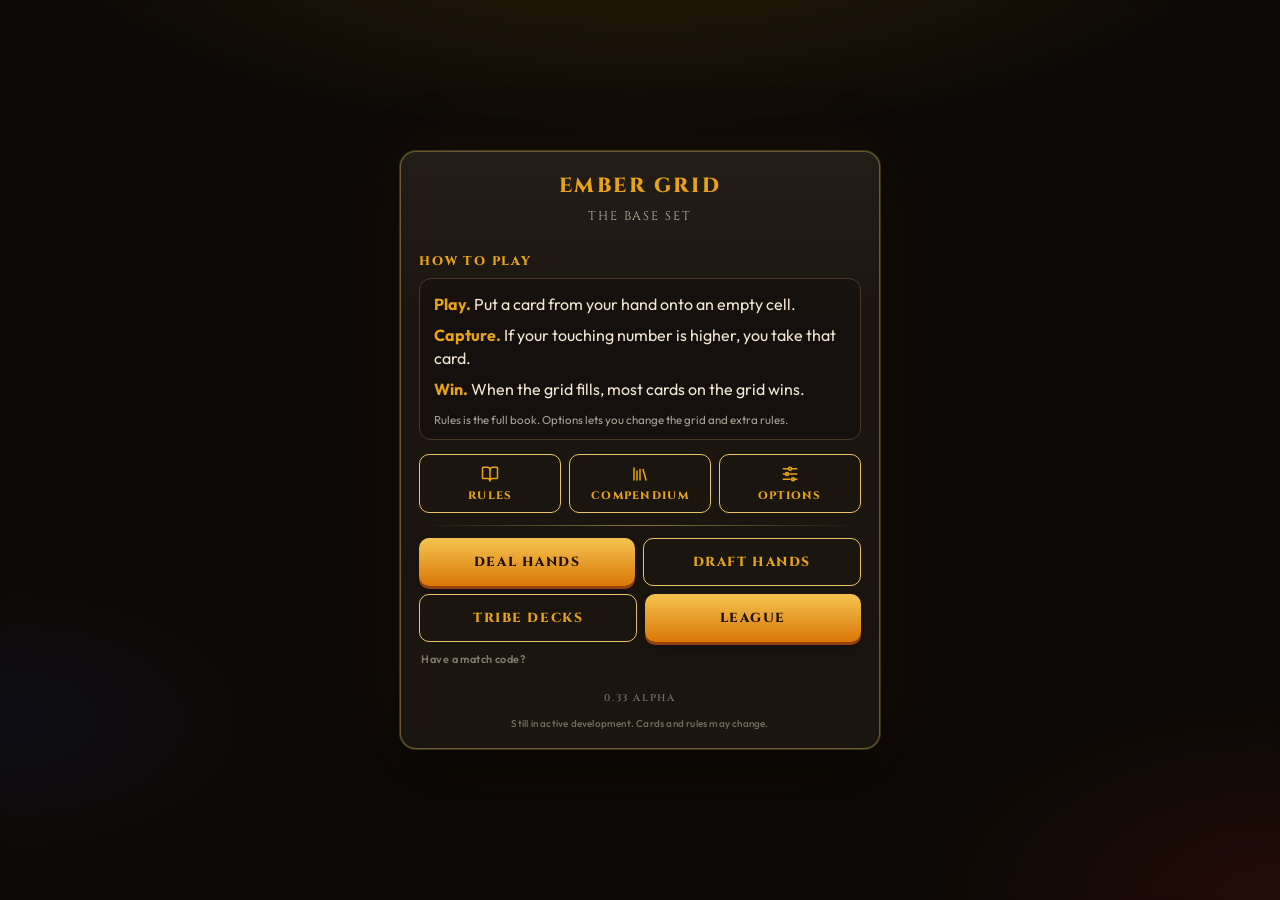
==== commit 3f66a5e1: "Update print statement from 'Hello' to 'Goodbye'" ====
--- a/grid.html
+++ b/grid.html
@@ -1,37 +1,6 @@
-New Chat
-Automations
-Codebase
-Early Beta
-sybernomad
-/
-ember-grid
-
-Search repo...
-/
-Code
-Pull Requests
-Settings
-
-
-d366cdd
-ember-grid
-/
-index.html
-
-
-
-Cursor Agent
-Drop grid glow from this PR and restore wide-grid glyphs
-d366cdd
-·
-1w ago
-History
-8108 lines (7316 loc) · 330.37 KB
-Raw
-
-
 <!DOCTYPE html>
 <html lang="en">
+
 <head>
     <meta charset="UTF-8">
     <meta name="viewport" content="width=device-width, initial-scale=1.0, maximum-scale=1.0, user-scalable=no">
@@ -63,6 +32,7 @@
             --cell-bg: #16100c;
             --font-display: "Cinzel", Palatino, "Palatino Linotype", serif;
             --font-ui: "Outfit", "Segoe UI", system-ui, sans-serif;
+
             --container-max: 100%;
             --grid-w: 88px;
             --grid-h: 108px;
@@ -74,11 +44,13 @@
             --hand-min: 108px;
             --type-body: 0.95rem;
             --ui-pad: 16px;
+
             --draft-w: 78px;
             --draft-h: 100px;
             --draft-font-main: 0.72rem;
             --draft-font-name: 0.44rem;
         }
+
         @media (max-width: 360px) {
             :root {
                 --grid-w: 80px;
@@ -90,12 +62,14 @@
                 --nameplate-h: 24px;
             }
         }
+
         @media (min-width: 520px) {
             :root {
                 --container-max: 460px;
                 --ui-pad: 18px;
             }
         }
+
         @media (min-width: 768px) {
             :root {
                 --container-max: 560px;
@@ -107,4 +81,8028 @@
                 --font-name: 0.6rem;
                 --font-header: 1.4rem;
                 --hand-min: 130px;
-sybernomad/ember-grid | Cursor - The best way to code with AI
+                --type-body: 1rem;
+                --draft-w: 84px;
+                --draft-h: 108px;
+                --draft-font-main: 0.78rem;
+                --draft-font-name: 0.5rem;
+                --nameplate-h: 30px;
+            }
+
+            .card-emoji {
+                width: 2.1em;
+                height: 2.1em;
+                font-size: 1.28em;
+            }
+        }
+
+        [data-theme="light"] {
+            color-scheme: light;
+            --bg-color: #efe3cf;
+            --text-color: #2a1c12;
+            --panel-bg: #f7efe2;
+            --border-color: #d4b896;
+            --blue-card: #1d4ed8;
+            --red-card: #b91c1c;
+            --accent: #c47a12;
+            --accent-hot: #c2410c;
+            --gold: #a16207;
+            --stat-up-fg: #f0d078;
+            --stat-up-bg: rgba(12, 8, 6, 0.82);
+            --stat-up-border: #e8c36a;
+            --stat-down-fg: #ff5e48;
+            --stat-down-bg: rgba(12, 8, 6, 0.82);
+            --stat-down-border: #ff5e48;
+            --ink: #2a1c12;
+            --grid-bg: #e4d2b4;
+            --cell-bg: #fff8ee;
+        }
+
+        * {
+            box-sizing: border-box;
+            user-select: none;
+            -webkit-user-select: none;
+            -webkit-tap-highlight-color: transparent;
+        }
+
+        input, textarea, code {
+            user-select: text;
+            -webkit-user-select: text;
+        }
+
+        body {
+            font-family: var(--font-ui);
+            background-color: var(--bg-color);
+            background-image:
+                radial-gradient(ellipse 90% 55% at 50% -15%, rgba(232, 163, 23, 0.22), transparent 55%),
+                radial-gradient(ellipse 50% 40% at 100% 100%, rgba(153, 27, 27, 0.22), transparent 55%),
+                radial-gradient(ellipse 40% 30% at 0% 80%, rgba(30, 64, 175, 0.14), transparent 50%);
+            color: var(--text-color);
+            display: flex;
+            flex-direction: column;
+            align-items: center;
+            justify-content: center;
+            height: 100dvh;
+            width: 100vw;
+            margin: 0;
+            overflow: hidden;
+            padding: env(safe-area-inset-top) env(safe-area-inset-right) env(safe-area-inset-bottom) env(safe-area-inset-left);
+            transition: background-color 0.25s, color 0.25s;
+        }
+
+        [data-theme="light"] body {
+            background-image:
+                radial-gradient(ellipse 80% 50% at 50% -10%, rgba(232, 163, 23, 0.18), transparent 50%),
+                radial-gradient(ellipse 40% 30% at 100% 100%, rgba(180, 83, 9, 0.12), transparent 55%);
+        }
+
+        .embers {
+            position: fixed;
+            inset: 0;
+            pointer-events: none;
+            overflow: hidden;
+            z-index: 0;
+        }
+
+        .embers span {
+            position: absolute;
+            bottom: -8px;
+            width: 3px;
+            height: 3px;
+            border-radius: 50%;
+            background: #fbbf24;
+            box-shadow: 0 0 10px 3px rgba(251, 191, 36, 0.6);
+            animation: emberRise 9s linear infinite both;
+            opacity: 0;
+            will-change: transform, opacity;
+            --drift: 10px;
+        }
+
+        .embers span:nth-child(odd) { --drift: 14px; }
+        .embers span:nth-child(even) { --drift: -12px; }
+        .embers span:nth-child(1) { left: 8%; animation-duration: 8s; animation-delay: 0s; }
+        .embers span:nth-child(2) { left: 22%; animation-duration: 11s; animation-delay: 1.4s; width: 2px; height: 2px; }
+        .embers span:nth-child(3) { left: 37%; animation-duration: 7.5s; animation-delay: 2.1s; }
+        .embers span:nth-child(4) { left: 51%; animation-duration: 10s; animation-delay: 0.6s; width: 4px; height: 4px; }
+        .embers span:nth-child(5) { left: 64%; animation-duration: 8.5s; animation-delay: 3s; }
+        .embers span:nth-child(6) { left: 76%; animation-duration: 12s; animation-delay: 1s; width: 2px; height: 2px; }
+        .embers span:nth-child(7) { left: 88%; animation-duration: 9.5s; animation-delay: 2.6s; }
+        .embers span:nth-child(8) { left: 95%; animation-duration: 7s; animation-delay: 4s; }
+        .embers span:nth-child(9) { left: 14%; animation-duration: 9.2s; animation-delay: 0.8s; width: 2px; height: 2px; }
+        .embers span:nth-child(10) { left: 29%; animation-duration: 10.5s; animation-delay: 3.4s; }
+        .embers span:nth-child(11) { left: 43%; animation-duration: 8.2s; animation-delay: 1.8s; width: 4px; height: 4px; }
+        .embers span:nth-child(12) { left: 58%; animation-duration: 11.4s; animation-delay: 4.2s; }
+        .embers span:nth-child(13) { left: 71%; animation-duration: 7.8s; animation-delay: 2.4s; width: 2px; height: 2px; }
+        .embers span:nth-child(14) { left: 83%; animation-duration: 9.8s; animation-delay: 0.3s; }
+        .embers span:nth-child(15) { left: 4%; animation-duration: 12.2s; animation-delay: 5s; }
+        .embers span:nth-child(16) { left: 91%; animation-duration: 8.8s; animation-delay: 3.8s; width: 4px; height: 4px; }
+
+        @keyframes emberRise {
+            0% { transform: translate3d(0, 0, 0) scale(1); opacity: 0; }
+            12% { opacity: 0.85; }
+            100% { transform: translate3d(var(--drift, 8px), -105vh, 0) scale(0.4); opacity: 0; }
+        }
+
+        [data-theme="light"] .embers { opacity: 0.45; }
+
+        body:not(.menu-open) > .embers {
+            visibility: hidden;
+        }
+        body:not(.menu-open) > .embers span {
+            animation: none;
+        }
+
+        @media (prefers-reduced-motion: reduce) {
+            .embers span { animation: none; opacity: 0; }
+            .card.flipped { animation: none; }
+            .card.selected { animation: none; }
+            .card.draw-in { animation: none !important; opacity: 1; transform: none; filter: none; }
+            .turn-banner, .capture-pop, .fx-ring,
+            .score-pill.score-tick, .turn-indicator.pulse,
+            .stat-flash, .mech-burst, .mech-travel, .mech-bolt-svg { animation: none; }
+            .turn-banner.show {
+                animation: toastHold 1.15s ease forwards;
+            }
+            .modal,
+            .modal .modal-content {
+                animation: none !important;
+                transition: none !important;
+                transform: none !important;
+            }
+            .modal:not(.hidden) .modal-content {
+                opacity: 1;
+            }
+        }
+
+        .container {
+            display: flex;
+            flex-direction: column;
+            align-items: center;
+            justify-content: space-between;
+            width: 100%;
+            max-width: var(--container-max);
+            height: 100%;
+            padding: 10px var(--ui-pad) 12px;
+            gap: 6px;
+            position: relative;
+            z-index: 1;
+        }
+
+        header {
+            display: flex;
+            justify-content: space-between;
+            align-items: center;
+            width: 100%;
+            gap: 8px;
+        }
+
+        h1 {
+            font-family: var(--font-display);
+            font-size: var(--font-header);
+            margin: 0;
+            letter-spacing: 0.18em;
+            font-weight: 800;
+            white-space: nowrap;
+            background: linear-gradient(180deg, #fff1c2 0%, #e8a317 52%, #c2410c 100%);
+            -webkit-background-clip: text;
+            background-clip: text;
+            color: transparent;
+            filter: drop-shadow(0 2px 10px rgba(232, 163, 23, 0.28));
+        }
+
+        [data-theme="light"] h1 {
+            background: none;
+            color: #9a4e0c;
+            filter: none;
+            -webkit-background-clip: unset;
+            background-clip: unset;
+        }
+
+        .nav-group {
+            display: flex;
+            gap: 5px;
+        }
+
+        .menu-btn {
+            background: linear-gradient(180deg, rgba(255,255,255,0.06), rgba(0,0,0,0.18));
+            background-color: var(--panel-bg);
+            border: 1px solid var(--border-color);
+            color: var(--text-color);
+            width: 32px;
+            height: 32px;
+            border-radius: 10px;
+            cursor: pointer;
+            font-size: 0.9rem;
+            display: flex;
+            align-items: center;
+            justify-content: center;
+            transition: transform 0.15s ease, border-color 0.15s ease, box-shadow 0.15s ease;
+            box-shadow: inset 0 1px 0 rgba(255,255,255,0.08), 0 4px 10px rgba(0,0,0,0.25);
+        }
+
+        .menu-btn:hover {
+            border-color: var(--gold);
+            color: var(--accent);
+            transform: translateY(-2px);
+            box-shadow: 0 0 12px rgba(232, 163, 23, 0.25);
+        }
+
+        .icon-sprite {
+            position: absolute;
+            width: 0;
+            height: 0;
+            overflow: hidden;
+        }
+
+        .ui-icon {
+            width: 16px;
+            height: 16px;
+            display: block;
+            flex-shrink: 0;
+            fill: none;
+            stroke: currentColor;
+            stroke-width: 2;
+            stroke-linecap: round;
+            stroke-linejoin: round;
+            pointer-events: none;
+        }
+
+        .ui-icon use {
+            pointer-events: none;
+        }
+
+        .menu-btn .ui-icon {
+            width: 16px;
+            height: 16px;
+        }
+
+        #audio-toggle-btn .icon-audio-off,
+        #theme-toggle-btn .icon-moon {
+            display: none;
+        }
+
+        #audio-toggle-btn.audio-muted .icon-audio-on {
+            display: none;
+        }
+
+        #audio-toggle-btn.audio-muted .icon-audio-off {
+            display: block;
+        }
+
+        [data-theme="light"] #theme-toggle-btn .icon-sun {
+            display: none;
+        }
+
+        [data-theme="light"] #theme-toggle-btn .icon-moon {
+            display: block;
+        }
+
+        button:focus,
+        select:focus {
+            outline: none;
+        }
+
+        button:focus-visible,
+        select:focus-visible {
+            outline: 2px solid var(--accent);
+            outline-offset: 2px;
+        }
+
+        .score-board {
+            display: flex;
+            justify-content: space-between;
+            align-items: center;
+            width: 100%;
+            max-width: calc(var(--grid-w) * 3 + 18px);
+            padding: 5px 10px;
+            background: linear-gradient(180deg, rgba(255,255,255,0.05), rgba(0,0,0,0.18));
+            background-color: var(--panel-bg);
+            border: 1px solid rgba(232, 195, 106, 0.28);
+            border-radius: 999px;
+            box-shadow: inset 0 1px 0 rgba(255,255,255,0.06), 0 8px 18px rgba(0,0,0,0.28);
+        }
+
+        .score-pill {
+            font-weight: 700;
+            font-size: 0.8rem;
+            padding: 3px 10px;
+            border-radius: 999px;
+            letter-spacing: 0.04em;
+        }
+
+        .score-blue {
+            color: var(--blue-card);
+            background: rgba(59, 130, 246, 0.16);
+            box-shadow: inset 0 0 0 1px rgba(110, 160, 255, 0.25);
+        }
+
+        .score-red {
+            color: var(--red-card);
+            background: rgba(239, 68, 68, 0.16);
+            box-shadow: inset 0 0 0 1px rgba(255, 107, 87, 0.25);
+        }
+
+        .turn-indicator {
+            font-family: var(--font-display);
+            font-size: 0.78rem;
+            font-weight: 800;
+            color: var(--accent);
+            text-transform: uppercase;
+            letter-spacing: 0.16em;
+        }
+
+        .battlefield {
+            display: flex;
+            flex-direction: column;
+            align-items: center;
+            gap: 4px;
+            width: 100%;
+        }
+
+        .board-stage {
+            position: relative;
+        }
+
+        .board-wrap {
+            position: relative;
+            flex-shrink: 0;
+        }
+
+        .board-fx {
+            position: fixed;
+            inset: 0;
+            pointer-events: none;
+            z-index: 85;
+            overflow: visible;
+        }
+
+        .hand {
+            display: flex;
+            gap: 6px;
+            min-height: calc(var(--card-h) + 6px);
+            align-items: center;
+            justify-content: center;
+            width: 100%;
+            padding: 4px;
+            border-radius: 14px;
+            transition: background 0.2s, box-shadow 0.2s;
+        }
+
+        .hand.active-turn {
+            background: rgba(232, 163, 23, 0.08);
+            box-shadow: inset 0 0 0 1px rgba(232, 163, 23, 0.28), 0 0 24px rgba(232, 163, 23, 0.08);
+        }
+
+        .grid {
+            display: grid;
+            grid-template-columns: repeat(3, var(--grid-w));
+            grid-template-rows: repeat(3, var(--grid-h));
+            gap: 6px;
+            background:
+                radial-gradient(circle at 50% 30%, rgba(232, 163, 23, 0.1), transparent 70%),
+                linear-gradient(180deg, #1a130e, #0a0705);
+            padding: 8px;
+            border-radius: 16px;
+            border: 1px solid rgba(232, 195, 106, 0.32);
+            box-shadow:
+                inset 0 1px 0 rgba(255, 255, 255, 0.06),
+                inset 0 0 30px rgba(0, 0, 0, 0.45),
+                0 16px 40px rgba(0, 0, 0, 0.5),
+                0 0 40px rgba(232, 163, 23, 0.08);
+        }
+
+        [data-theme="light"] .grid {
+            background:
+                radial-gradient(circle at 50% 30%, rgba(232, 163, 23, 0.12), transparent 70%),
+                linear-gradient(180deg, #f3e6d0, #e0cba8);
+        }
+
+        .match-chrome {
+            display: contents;
+        }
+
+        body.grid-4,
+        body.grid-5 {
+            --grid-gap: 4px;
+            --board-pad: 5px;
+            --hand-min: 0;
+            --fan-w: 74px;
+            --fan-h: 92px;
+            --fan-gap: 6px;
+        }
+
+        body.grid-4 {
+            --font-main: 0.62rem;
+            --font-name: 0.38rem;
+            --nameplate-h: 16px;
+        }
+
+        body.grid-5 {
+            --font-main: 0.52rem;
+            --font-name: 0.32rem;
+            --nameplate-h: 15px;
+            --grid-gap: 3px;
+            --fan-w: 64px;
+            --fan-h: 80px;
+            --fan-gap: 5px;
+        }
+
+        @media (min-width: 768px) {
+            body.grid-4 {
+                --container-max: 680px;
+                --fan-w: 88px;
+                --fan-h: 110px;
+                --font-main: 0.8rem;
+                --font-name: 0.5rem;
+                --nameplate-h: 22px;
+            }
+            body.grid-5 {
+                --container-max: 760px;
+                --fan-w: 82px;
+                --fan-h: 102px;
+                --font-main: 0.74rem;
+                --font-name: 0.44rem;
+                --nameplate-h: 20px;
+            }
+
+            body.grid-4 .card-emoji,
+            body.grid-5 .card-emoji {
+                width: 2.1em;
+                height: 2.1em;
+                font-size: 1.1rem;
+            }
+
+            body.grid-4 .cell .card,
+            body.grid-5 .cell .card {
+                container-type: size;
+            }
+
+            body.grid-4 .cell .card-emoji,
+            body.grid-5 .cell .card-emoji {
+                font-size: clamp(1.1rem, 22cqh, 2rem);
+                width: 2.1em;
+                height: 2.1em;
+            }
+
+            body.grid-4 .cell .card-emoji img.twemoji,
+            body.grid-5 .cell .card-emoji img.twemoji {
+                width: 1.15em;
+                height: 1.15em;
+            }
+
+            body.grid-4 #top-area .hand,
+            body.grid-5 #top-area .hand {
+                --fan-w: 66px;
+                --fan-h: 82px;
+            }
+
+            body.grid-4 .ability-badge {
+                font-size: 0.52rem;
+                padding: 2px 5px;
+            }
+
+            body.grid-5 .ability-badge {
+                font-size: 0.48rem;
+                padding: 2px 4px;
+            }
+        }
+
+        body.grid-4 .container,
+        body.grid-5 .container {
+            justify-content: flex-start;
+            overflow: hidden;
+            gap: 3px;
+            padding-top: 4px;
+            padding-bottom: 6px;
+        }
+
+        body.grid-4 .match-chrome,
+        body.grid-5 .match-chrome {
+            display: flex;
+            flex-direction: column;
+            align-items: center;
+            flex-shrink: 0;
+            width: 100%;
+            gap: 6px;
+            position: relative;
+            z-index: 12;
+            background: var(--bg-color);
+            padding: 0 0 2px;
+        }
+
+        body.grid-4 header,
+        body.grid-5 header {
+            position: relative;
+            z-index: auto;
+            flex-shrink: 0;
+            width: 100%;
+        }
+
+        body.grid-4 .score-board,
+        body.grid-5 .score-board {
+            position: relative;
+            z-index: auto;
+            flex-shrink: 0;
+            max-width: 100%;
+        }
+
+        body.grid-4 .score-pill,
+        body.grid-5 .score-pill {
+            font-size: 0.72rem;
+            padding: 2px 8px;
+        }
+
+        body.grid-4 .turn-indicator,
+        body.grid-5 .turn-indicator {
+            font-size: 0.68rem;
+            letter-spacing: 0.1em;
+        }
+
+        body.grid-4 .status-msg,
+        body.grid-5 .status-msg {
+            flex-shrink: 0;
+            font-size: 0.7rem;
+            min-height: 0;
+            position: relative;
+            z-index: 9;
+        }
+
+        body.grid-5 .status-msg { font-size: 0.64rem; }
+
+        body.grid-4 .battle-log-link,
+        body.grid-5 .battle-log-link {
+            flex-shrink: 0;
+            min-height: 20px;
+            font-size: 0.52rem;
+            position: relative;
+            z-index: 9;
+        }
+
+        body.grid-4 .battlefield,
+        body.grid-5 .battlefield {
+            flex: 1 1 auto;
+            min-height: 0;
+            width: 100%;
+            overflow: hidden;
+            display: flex;
+            flex-direction: column;
+            align-items: stretch;
+            justify-content: flex-start;
+            gap: 4px;
+        }
+
+        body.grid-4 #top-area,
+        body.grid-4 #bottom-area,
+        body.grid-5 #top-area,
+        body.grid-5 #bottom-area {
+            width: 100%;
+            flex: 0 0 auto;
+            min-height: 0;
+            position: relative;
+            z-index: 20;
+            overflow: visible;
+            display: flex;
+            flex-direction: column;
+            align-items: center;
+            isolation: isolate;
+        }
+
+        body.grid-4 .board-stage,
+        body.grid-5 .board-stage {
+            flex: 1 1 auto;
+            min-height: 80px;
+            width: 100%;
+            display: flex;
+            align-items: center;
+            justify-content: center;
+            container-type: size;
+            position: relative;
+            z-index: 1;
+        }
+
+        body.grid-4 .grid,
+        body.grid-5 .grid {
+            width: min(100cqw, calc(100cqh * 0.82));
+            height: min(100cqh, calc(100cqw / 0.82));
+            max-width: 100%;
+            max-height: 100%;
+            gap: var(--grid-gap);
+            padding: var(--board-pad);
+            box-sizing: border-box;
+        }
+
+        body.grid-4 .grid {
+            grid-template-columns: repeat(4, minmax(0, 1fr));
+            grid-template-rows: repeat(4, minmax(0, 1fr));
+        }
+
+        body.grid-5 .grid {
+            grid-template-columns: repeat(5, minmax(0, 1fr));
+            grid-template-rows: repeat(5, minmax(0, 1fr));
+        }
+
+        body.grid-4 .cell,
+        body.grid-5 .cell {
+            aspect-ratio: auto;
+            width: 100%;
+            height: 100%;
+            min-width: 0;
+            min-height: 0;
+        }
+
+        body.grid-4 .cell .card,
+        body.grid-5 .cell .card {
+            width: 100%;
+            height: 100%;
+            max-width: none;
+        }
+
+        body.grid-4 .hand,
+        body.grid-5 .hand {
+            display: flex;
+            flex-wrap: nowrap;
+            justify-content: center;
+            align-items: flex-end;
+            gap: var(--fan-gap);
+            overflow: visible;
+            padding: 16px 8px 6px;
+            min-height: calc(var(--fan-h) + 22px);
+            width: 100%;
+            position: relative;
+            z-index: 8;
+        }
+
+        body.grid-4 .hand .card,
+        body.grid-5 .hand .card {
+            flex: 0 0 var(--fan-w);
+            width: var(--fan-w);
+            height: var(--fan-h);
+            margin-right: 0;
+            aspect-ratio: auto;
+            z-index: 1;
+            transform: translateY(0) scale(1);
+            transform-origin: center bottom;
+            transition:
+                transform 0.22s cubic-bezier(0.22, 1.45, 0.36, 1),
+                box-shadow 0.22s ease,
+                border-color 0.22s ease,
+                filter 0.22s ease;
+        }
+
+        body.grid-4 .hand .card.selected,
+        body.grid-5 .hand .card.selected {
+            transform: translateY(-32px) scale(1.1);
+            z-index: 16;
+            box-shadow: 0 18px 30px rgba(232, 163, 23, 0.42), 0 0 0 2px var(--gold);
+            border-color: var(--gold);
+            filter: brightness(1.06);
+        }
+
+        body.grid-4 .hand .card.draw-in,
+        body.grid-5 .hand .card.draw-in {
+            z-index: 18;
+        }
+
+        body.grid-4 #top-area .hand,
+        body.grid-5 #top-area .hand {
+            align-items: flex-start;
+            padding: 8px 12px 18px;
+            min-height: calc(var(--fan-h) + 20px);
+            --fan-w: 56px;
+            --fan-h: 70px;
+            --fan-gap: 5px;
+        }
+
+        body.grid-4 #top-area .hand .card,
+        body.grid-5 #top-area .hand .card {
+            transform-origin: center top;
+        }
+
+        body.grid-4 #top-area .hand .card.selected,
+        body.grid-5 #top-area .hand .card.selected {
+            transform: translateY(10px) scale(1.05);
+        }
+
+        @media (hover: hover) and (pointer: fine) {
+            body.grid-4 .hand .card:hover:not(.selected),
+            body.grid-5 .hand .card:hover:not(.selected) {
+                transform: translateY(-8px) scale(1.03);
+                z-index: 5;
+            }
+
+            body.grid-4 #top-area .hand .card:hover:not(.selected),
+            body.grid-5 #top-area .hand .card:hover:not(.selected) {
+                transform: translateY(6px) scale(1.03);
+            }
+        }
+
+        @media (prefers-reduced-motion: reduce) {
+            body.grid-4 .hand .card,
+            body.grid-5 .hand .card {
+                transition: transform 0.15s ease, box-shadow 0.15s ease;
+            }
+        }
+
+        body.grid-4 .ability-badge {
+            font-size: 0.48rem;
+            padding: 2px 4px;
+        }
+
+        body.grid-5 .ability-badge {
+            top: 2px;
+            left: 2px;
+            font-size: 0.4rem;
+            padding: 1px 3px;
+        }
+
+        @media (max-width: 767px) {
+            body.grid-5 .card-emoji {
+                width: 1.35em;
+                height: 1.35em;
+                font-size: 0.9em;
+            }
+        }
+
+        .cell {
+            background:
+                linear-gradient(180deg, rgba(255,255,255,0.03), rgba(0,0,0,0.18)),
+                var(--cell-bg);
+            border: 1px solid rgba(232, 195, 106, 0.16);
+            border-radius: 10px;
+            display: flex;
+            justify-content: center;
+            align-items: center;
+            cursor: pointer;
+            position: relative;
+            transition: border-color 0.15s, background-color 0.15s, box-shadow 0.15s;
+            box-shadow: inset 0 2px 6px rgba(0, 0, 0, 0.35);
+        }
+
+        .cell::after {
+            content: "";
+            position: absolute;
+            inset: 6px;
+            border-radius: 6px;
+            border: 1px dashed rgba(232, 195, 106, 0.18);
+            pointer-events: none;
+        }
+
+        .cell:has(.card)::after {
+            display: none;
+        }
+
+        .cell:has(.card) {
+            border-color: transparent;
+            background: transparent;
+            box-shadow: none;
+        }
+
+        .cell:hover,
+        .cell.drag-over {
+            border-color: var(--accent);
+            background-color: rgba(232, 163, 23, 0.12);
+            box-shadow: inset 0 0 16px rgba(232, 163, 23, 0.15), 0 0 12px rgba(232, 163, 23, 0.2);
+        }
+
+        .cell.cell-cinder {
+            border-color: #ff7a2a;
+            background:
+                linear-gradient(180deg, rgba(255, 120, 40, 0.22), rgba(160, 40, 0, 0.16)),
+                var(--cell-bg);
+            box-shadow: inset 0 0 14px rgba(255, 90, 20, 0.38), 0 0 16px rgba(255, 110, 30, 0.42);
+        }
+
+        .cell.cell-cinder::after {
+            border-color: rgba(255, 150, 60, 0.5);
+            border-style: solid;
+        }
+
+        .cell.cell-cinder:has(.card) {
+            border-color: #ff7a2a;
+            background: rgba(255, 90, 20, 0.14);
+            box-shadow: inset 0 0 12px rgba(255, 90, 20, 0.32), 0 0 14px rgba(255, 110, 30, 0.3);
+        }
+
+        [data-theme="light"] .cell.cell-cinder {
+            background:
+                linear-gradient(180deg, rgba(255, 140, 60, 0.32), rgba(255, 90, 20, 0.14)),
+                var(--cell-bg);
+        }
+
+        .card {
+            width: var(--card-w);
+            height: var(--card-h);
+            border-radius: 10px;
+            display: flex;
+            flex-direction: column;
+            justify-content: center;
+            align-items: center;
+            padding: 4px;
+            font-size: var(--font-main);
+            font-weight: 700;
+            cursor: grab;
+            position: relative;
+            box-shadow: 0 8px 16px rgba(0, 0, 0, 0.4), inset 0 1px 0 rgba(255,255,255,0.22);
+            transition: transform 0.18s cubic-bezier(0.4, 0, 0.2, 1), filter 0.15s, box-shadow 0.18s;
+            touch-action: none;
+        }
+
+        .card::before {
+            content: "";
+            position: absolute;
+            inset: 4px;
+            border-radius: 7px;
+            border: 1px solid rgba(255, 241, 194, 0.28);
+            pointer-events: none;
+            z-index: 2;
+        }
+
+        .card::after {
+            content: "";
+            position: absolute;
+            inset: 0;
+            border-radius: inherit;
+            background: linear-gradient(125deg, rgba(255,255,255,0.28) 0%, transparent 34%, transparent 62%, rgba(255,255,255,0.08) 100%);
+            pointer-events: none;
+            mix-blend-mode: soft-light;
+            z-index: 3;
+        }
+
+        .card:active {
+            cursor: grabbing;
+        }
+
+        .card.dragging {
+            opacity: 0.4;
+        }
+
+        .card-ghost {
+            position: fixed;
+            left: 0;
+            top: 0;
+            z-index: 220;
+            margin: 0;
+            pointer-events: none;
+            opacity: 0.95;
+            transform-origin: top left;
+            transition: none !important;
+            animation: none !important;
+            box-shadow: 0 18px 32px rgba(0, 0, 0, 0.55), inset 0 1px 0 rgba(255,255,255,0.22);
+        }
+
+        @keyframes pulseFlip {
+            0% { transform: scale(1) rotateY(0deg); }
+            50% { transform: scale(1.1) rotateY(90deg); filter: brightness(1.45); }
+            100% { transform: scale(1) rotateY(0deg); }
+        }
+
+        .card.flipped {
+            animation: pulseFlip 0.4s ease-in-out;
+        }
+
+        .card.blue {
+            background:
+                radial-gradient(circle at 50% 35%, rgba(147, 197, 253, 0.35), transparent 55%),
+                linear-gradient(160deg, #4f8dff 0%, #1e40af 55%, #172554 100%);
+            color: #fff;
+            border: 1px solid #93c5fd;
+        }
+
+        .card.red {
+            background:
+                radial-gradient(circle at 50% 35%, rgba(254, 202, 202, 0.28), transparent 55%),
+                linear-gradient(160deg, #fb7185 0%, #be123c 55%, #7f1d1d 100%);
+            color: #fff;
+            border: 1px solid #fda4af;
+        }
+
+        .card.card-back {
+            background:
+                repeating-linear-gradient(45deg, rgba(255,255,255,0.05) 0 5px, transparent 5px 10px),
+                linear-gradient(160deg, #9f1239, #4c0519);
+            border-color: #fda4af;
+        }
+
+        .card.selected {
+            transform: translateY(-8px) scale(1.05);
+            box-shadow: 0 14px 28px rgba(232, 163, 23, 0.38), 0 0 0 1px var(--gold);
+            border-color: var(--gold);
+            z-index: 4;
+        }
+
+        .card.draw-in {
+            animation: cardDrawIn 0.58s cubic-bezier(0.16, 1.18, 0.32, 1) both;
+            z-index: 10;
+            transform-origin: center bottom;
+            pointer-events: none;
+        }
+
+        #top-area .card.draw-in {
+            animation-name: cardDrawInTop;
+            transform-origin: center top;
+        }
+
+        @keyframes cardDrawIn {
+            0% {
+                opacity: 0;
+                transform: translate3d(36px, 42px, 0) rotate(-16deg) scale(0.55);
+                filter: brightness(1.55) drop-shadow(0 0 12px rgba(232, 163, 23, 0.85));
+            }
+            58% {
+                opacity: 1;
+                transform: translate3d(-4px, -14px, 0) rotate(4deg) scale(1.1);
+                filter: brightness(1.18) drop-shadow(0 10px 16px rgba(232, 163, 23, 0.45));
+            }
+            100% {
+                opacity: 1;
+                transform: translate3d(0, 0, 0) rotate(0deg) scale(1);
+                filter: brightness(1) drop-shadow(0 0 0 transparent);
+            }
+        }
+
+        @keyframes cardDrawInTop {
+            0% {
+                opacity: 0;
+                transform: translate3d(28px, -36px, 0) rotate(14deg) scale(0.55);
+                filter: brightness(1.55) drop-shadow(0 0 12px rgba(232, 163, 23, 0.85));
+            }
+            58% {
+                opacity: 1;
+                transform: translate3d(-4px, 12px, 0) rotate(-3deg) scale(1.08);
+                filter: brightness(1.18) drop-shadow(0 8px 14px rgba(232, 163, 23, 0.4));
+            }
+            100% {
+                opacity: 1;
+                transform: translate3d(0, 0, 0) rotate(0deg) scale(1);
+                filter: brightness(1) drop-shadow(0 0 0 transparent);
+            }
+        }
+
+        .ability-badge {
+            position: absolute;
+            top: 4px;
+            left: 4px;
+            font-size: 0.55rem;
+            z-index: 4;
+            background: radial-gradient(circle at 40% 30%, #3f2a18, #120c08);
+            border-radius: 999px;
+            padding: 3px 5px;
+            line-height: 1;
+            border: 1px solid var(--gold);
+            box-shadow: 0 2px 6px rgba(0,0,0,0.45);
+        }
+
+        .ability-badge.silenced {
+            opacity: 0.35;
+            filter: grayscale(1);
+        }
+
+        .card-name {
+            position: absolute;
+            bottom: 3px;
+            left: 50%;
+            transform: translateX(-50%);
+            font-family: var(--font-display);
+            font-size: var(--font-name);
+            font-weight: 600;
+            letter-spacing: 0.03em;
+            text-align: center;
+            display: flex;
+            flex-direction: column;
+            align-items: center;
+            white-space: nowrap;
+            overflow: hidden;
+            width: 86%;
+            background: linear-gradient(180deg, rgba(40, 26, 16, 0.55), rgba(12, 8, 6, 0.82));
+            color: #fff6df;
+            border-radius: 4px;
+            padding: 1px 4px 2px;
+            line-height: 1.05;
+            z-index: 4;
+            border: 1px solid rgba(232, 195, 106, 0.28);
+        }
+
+        .card-title,
+        .card-ability-name {
+            max-width: 100%;
+            overflow: hidden;
+            text-overflow: ellipsis;
+        }
+
+        .card-ability-name {
+            font-family: var(--font-ui);
+            font-size: 0.78em;
+            font-weight: 800;
+            letter-spacing: 0.06em;
+            text-transform: uppercase;
+            color: var(--gold);
+            opacity: 0.95;
+        }
+
+        .card-ability-name.silenced {
+            color: #cbd5e1;
+            opacity: 0.72;
+            text-decoration: line-through;
+        }
+
+        .card-emoji {
+            position: absolute;
+            top: calc((100% - var(--nameplate-h)) / 2);
+            left: 50%;
+            transform: translate(-50%, -50%);
+            width: 1.9em;
+            height: 1.9em;
+            display: flex;
+            align-items: center;
+            justify-content: center;
+            font-size: 1.15em;
+            z-index: 1;
+            background: radial-gradient(circle at 50% 38%, rgba(255,255,255,0.2), rgba(0,0,0,0.28));
+            border-radius: 50%;
+            box-shadow: inset 0 0 0 1px rgba(255,255,255,0.16), 0 4px 8px rgba(0,0,0,0.35);
+            filter: none;
+        }
+
+        .card-emoji img.twemoji {
+            width: 1.15em;
+            height: 1.15em;
+            display: block;
+            pointer-events: none;
+        }
+
+        .stat-top,
+        .stat-right,
+        .stat-bottom,
+        .stat-left {
+            z-index: 5;
+            width: 1.15em;
+            height: 1.15em;
+            display: flex;
+            align-items: center;
+            justify-content: center;
+            background: rgba(12, 8, 6, 0.72);
+            border: 1px solid rgba(232, 195, 106, 0.5);
+            border-radius: 50%;
+            font-variant-numeric: tabular-nums;
+            text-shadow: 0 1px 2px rgba(0,0,0,0.8);
+            box-shadow: 0 1px 3px rgba(0,0,0,0.5);
+            position: absolute;
+        }
+
+        .stat-top {
+            top: 4px;
+            left: 50%;
+            transform: translateX(-50%);
+        }
+
+        .stat-right {
+            right: 4px;
+            top: calc((100% - var(--nameplate-h)) / 2);
+            transform: translateY(-50%);
+        }
+
+        .stat-bottom {
+            bottom: calc(var(--nameplate-h) + 1px);
+            left: 50%;
+            transform: translateX(-50%);
+        }
+
+        .stat-left {
+            left: 4px;
+            top: calc((100% - var(--nameplate-h)) / 2);
+            transform: translateY(-50%);
+        }
+
+        .stat-up {
+            color: var(--stat-up-fg);
+            background: var(--stat-up-bg);
+            border-color: var(--stat-up-border);
+            text-shadow: 0 1px 2px rgba(0,0,0,0.9);
+        }
+
+        .stat-down {
+            color: var(--stat-down-fg);
+            background: var(--stat-down-bg);
+            border-color: var(--stat-down-border);
+            text-shadow: 0 1px 2px rgba(0,0,0,0.95);
+        }
+
+        .stat-flash {
+            animation: statFlash 0.62s ease-out;
+        }
+
+        @keyframes statFlash {
+            0% { filter: brightness(1.75); box-shadow: 0 0 0 2px currentColor, 0 0 12px currentColor; }
+            55% { filter: brightness(1.2); box-shadow: 0 0 8px currentColor; }
+            100% { filter: none; box-shadow: 0 1px 3px rgba(0,0,0,0.5); }
+        }
+
+        .status-msg {
+            font-family: var(--font-display);
+            font-size: 0.88rem;
+            font-weight: 700;
+            letter-spacing: 0.04em;
+            color: var(--accent);
+            min-height: 20px;
+            text-align: center;
+        }
+
+        .battle-log-link {
+            background: none;
+            border: 0;
+            color: var(--accent);
+            opacity: 0.78;
+            font-family: var(--font-display);
+            font-size: 0.62rem;
+            font-weight: 800;
+            letter-spacing: 0.14em;
+            text-transform: uppercase;
+            cursor: pointer;
+            padding: 2px 0 0;
+            min-height: 28px;
+        }
+
+        .battle-log-link:hover,
+        .battle-log-link:focus-visible {
+            opacity: 1;
+        }
+
+        #battle-log-modal .modal-content {
+            display: flex;
+            flex-direction: column;
+            text-align: left;
+            max-height: min(80dvh, 640px);
+        }
+
+        #battle-log-modal .modal-title,
+        #battle-log-modal .btn-dismiss {
+            text-align: center;
+        }
+
+        .battle-log-blurb {
+            margin: 0 0 10px;
+            font-size: 0.82rem;
+            line-height: 1.4;
+            opacity: 0.82;
+        }
+
+        .battle-log-list {
+            list-style: none;
+            margin: 0 0 12px;
+            padding: 0;
+            display: flex;
+            flex-direction: column;
+            gap: 8px;
+            flex: 1 1 auto;
+            min-height: 8rem;
+            overflow-y: auto;
+        }
+
+        .battle-log-entry {
+            padding: 8px 10px 8px 12px;
+            border-left: 2px solid rgba(232, 195, 106, 0.45);
+            background: rgba(0, 0, 0, 0.22);
+            border-radius: 0 10px 10px 0;
+            font-size: 0.82rem;
+            font-weight: 600;
+            line-height: 1.4;
+            overflow-wrap: anywhere;
+        }
+
+        .battle-log-entry .log-part + .log-part {
+            margin-top: 4px;
+            opacity: 0.88;
+        }
+
+        .battle-log-empty {
+            opacity: 0.55;
+            text-align: center;
+            font-size: 0.82rem;
+            padding: 18px 8px;
+        }
+
+        .card-tooltip {
+            position: fixed;
+            background: var(--panel-bg);
+            color: var(--text-color);
+            border: 1px solid var(--gold);
+            padding: 7px 11px;
+            border-radius: 8px;
+            font-size: 0.7rem;
+            font-weight: 600;
+            pointer-events: none;
+            z-index: 200;
+            box-shadow: 0 10px 24px rgba(0, 0, 0, 0.45);
+            max-width: 240px;
+            text-align: center;
+            display: none;
+            line-height: 1.35;
+        }
+
+        .card-tooltip.pinned {
+            max-width: min(280px, calc(100vw - 24px));
+            font-size: 0.82rem;
+            padding: 10px 12px;
+        }
+
+        .modal {
+            position: fixed;
+            top: 0;
+            left: 0;
+            width: 100vw;
+            height: 100dvh;
+            background: rgba(8, 5, 3, 0.78);
+            backdrop-filter: blur(8px);
+            display: flex;
+            justify-content: center;
+            align-items: center;
+            z-index: 100;
+            padding: 10px;
+            isolation: isolate;
+            opacity: 1;
+            visibility: visible;
+            transition: opacity 0.32s ease, visibility 0.32s ease, backdrop-filter 0.32s ease;
+        }
+
+        .modal.hidden {
+            display: flex !important;
+            opacity: 0;
+            visibility: hidden;
+            pointer-events: none;
+            backdrop-filter: none;
+            -webkit-backdrop-filter: none;
+        }
+
+        .modal.hidden,
+        .modal.hidden .modal-content,
+        .modal.hidden .btn,
+        .modal.hidden .modal-close {
+            pointer-events: none !important;
+        }
+
+        .modal.hidden .modal-close,
+        .modal.hidden .btn {
+            outline: none !important;
+            box-shadow: none;
+        }
+
+        .modal .modal-content {
+            opacity: 0;
+            transform: translate3d(0, 18px, 0) scale(0.94);
+            transition: transform 0.22s ease, opacity 0.18s ease;
+        }
+
+        .modal:not(.hidden) .modal-content {
+            opacity: 1;
+            transform: translate3d(0, 0, 0) scale(1);
+            animation: modalEnter 0.42s cubic-bezier(0.16, 1, 0.3, 1) both;
+        }
+
+        @keyframes modalEnter {
+            0% {
+                opacity: 0;
+                transform: translate3d(0, 22px, 0) scale(0.94);
+            }
+            60% {
+                opacity: 1;
+            }
+            100% {
+                opacity: 1;
+                transform: translate3d(0, 0, 0) scale(1);
+            }
+        }
+
+        .modal-ember {
+            background: rgba(8, 5, 3, 0.28);
+            backdrop-filter: blur(2px);
+        }
+
+        .modal-ember .modal-content {
+            z-index: 1;
+        }
+
+        .modal .embers,
+        .modal-ember .embers {
+            position: absolute;
+            z-index: 0;
+        }
+
+        [data-theme="light"] .modal-ember {
+            background: rgba(239, 227, 207, 0.32);
+        }
+
+        #expanded-rules-modal,
+        #compendium-modal,
+        #options-modal,
+        #stats-modal,
+        #draft-modal,
+        #deck-modal,
+        #gameover-modal,
+        #league-modal,
+        #changelog-modal {
+            z-index: 110;
+        }
+
+        #battle-log-modal {
+            z-index: 120;
+        }
+
+        body.menu-open header,
+        body.menu-open .score-board,
+        body.menu-open .status-msg,
+        body.menu-open .battle-log-link {
+            opacity: 0;
+            visibility: hidden;
+            pointer-events: none;
+        }
+
+        body.menu-open .battlefield {
+            opacity: 0.38;
+        }
+
+        .modal-content {
+            background:
+                linear-gradient(180deg, rgba(255,255,255,0.04), transparent 28%),
+                var(--panel-bg);
+            color: var(--text-color);
+            padding: 1.25rem 1.15rem 1.1rem;
+            border-radius: 16px;
+            max-width: 480px;
+            width: min(480px, 100%);
+            text-align: center;
+            box-shadow:
+                0 0 0 1px rgba(232, 195, 106, 0.22),
+                0 24px 50px rgba(0, 0, 0, 0.55),
+                0 0 80px rgba(232, 163, 23, 0.08);
+            border: 1px solid rgba(232, 195, 106, 0.38);
+            max-height: min(86dvh, calc(100dvh - 24px));
+            overflow-y: auto;
+            position: relative;
+            min-height: 0;
+            height: auto;
+            align-self: center;
+            flex: 0 1 auto;
+        }
+
+        #gameover-modal .modal-content {
+            max-width: 280px;
+            width: min(280px, calc(100vw - 32px));
+            max-height: min(82dvh, calc(100dvh - 24px));
+            flex: 0 0 auto;
+            pointer-events: auto;
+            padding: 1.3rem 1.05rem 0.95rem;
+        }
+
+        #gameover-modal .modal-title {
+            margin-bottom: 10px;
+            font-size: 1.22rem;
+            padding: 0 18px;
+            white-space: nowrap;
+        }
+
+        .modal-content h2,
+        .modal-title {
+            font-family: var(--font-display);
+            font-weight: 800;
+            letter-spacing: 0.12em;
+            text-transform: uppercase;
+            margin-top: 0;
+            margin-bottom: 8px;
+            font-size: 1.28rem;
+            color: var(--accent);
+        }
+
+        .brand-tag {
+            margin: 0 0 16px;
+            font-family: var(--font-display);
+            font-size: 0.78rem;
+            letter-spacing: 0.16em;
+            text-transform: uppercase;
+            opacity: 0.75;
+        }
+
+        .menu-foot {
+            margin: 14px 0 0;
+        }
+
+        .build-stamp {
+            margin: 0;
+            font-family: var(--font-display);
+            font-size: 0.62rem;
+            font-weight: 600;
+            letter-spacing: 0.18em;
+            text-transform: uppercase;
+            opacity: 0.42;
+            background: none;
+            border: none;
+            color: inherit;
+            display: block;
+            width: 100%;
+            padding: 10px 8px 6px;
+            min-height: 32px;
+            cursor: pointer;
+            transition: opacity 0.15s ease, color 0.15s ease;
+        }
+
+        button.build-stamp:hover,
+        button.build-stamp:focus-visible {
+            opacity: 0.95;
+            color: var(--gold);
+        }
+
+        .dev-note {
+            margin: 5px 0 0;
+            font-family: var(--font-ui);
+            font-size: 0.62rem;
+            font-weight: 500;
+            letter-spacing: 0.02em;
+            line-height: 1.35;
+            opacity: 0.42;
+        }
+
+        .btn {
+            background: linear-gradient(180deg, #f5c451, #d97706);
+            color: var(--ink);
+            border: none;
+            width: 100%;
+            padding: 11px;
+            border-radius: 10px;
+            font-family: var(--font-ui);
+            font-weight: 800;
+            font-size: 0.85rem;
+            letter-spacing: 0.04em;
+            cursor: pointer;
+            transition: filter 0.15s, transform 0.1s, box-shadow 0.15s;
+            box-shadow: 0 3px 0 #92400e, 0 8px 16px rgba(0,0,0,0.28);
+        }
+
+        .btn:hover {
+            filter: brightness(1.06);
+            transform: translateY(-1px);
+        }
+
+        .btn:active {
+            transform: translateY(1px);
+            box-shadow: 0 1px 0 #92400e;
+        }
+
+        .btn-alt {
+            background: transparent;
+            border: 1px solid var(--gold);
+            color: var(--accent);
+            box-shadow: none;
+        }
+
+        .btn-alt:hover {
+            background: var(--accent);
+            color: var(--ink);
+            filter: none;
+        }
+
+        .btn-muted {
+            background: linear-gradient(180deg, #57534e, #3f3a36);
+            color: #f5f0e8;
+            box-shadow: 0 3px 0 #292524, 0 8px 16px rgba(0,0,0,0.28);
+        }
+
+        .menu-links {
+            display: flex;
+            gap: 8px;
+            margin: 0;
+        }
+
+        .menu-links .btn {
+            flex: 1;
+            width: auto;
+            padding: 10px 6px 9px;
+            font-size: 0.68rem;
+            white-space: nowrap;
+            display: flex;
+            flex-direction: column;
+            align-items: center;
+            justify-content: center;
+            gap: 5px;
+        }
+
+        .menu-links .ui-icon {
+            width: 18px;
+            height: 18px;
+        }
+
+        #main-menu-modal .btn {
+            font-family: var(--font-display);
+            text-transform: uppercase;
+            letter-spacing: 0.12em;
+            font-weight: 800;
+        }
+
+        #main-menu-modal .modal-content,
+        #draft-modal .modal-content,
+        #deck-modal .modal-content,
+        #league-modal .modal-content {
+            display: flex;
+            flex-direction: column;
+        }
+
+        #draft-modal .modal-content,
+        #deck-modal .modal-content {
+            max-width: 560px;
+        }
+
+        @media (max-width: 640px) {
+            .modal {
+                padding: 16px 12px;
+                align-items: center;
+                justify-content: center;
+            }
+
+            #main-menu-modal {
+                padding: 0;
+                align-items: stretch;
+            }
+
+            #main-menu-modal .modal-content {
+                max-width: none;
+                width: 100%;
+                min-height: 100dvh;
+                max-height: 100dvh;
+                border-radius: 0;
+                justify-content: center;
+                padding: calc(22px + env(safe-area-inset-top)) 18px calc(72px + env(safe-area-inset-bottom));
+                align-self: stretch;
+                background:
+                    radial-gradient(ellipse 90% 70% at 50% 42%, rgba(16, 12, 9, 0.38), transparent 72%);
+                box-shadow: none;
+                border: none;
+            }
+
+            [data-theme="light"] #main-menu-modal .modal-content {
+                background:
+                    radial-gradient(ellipse 90% 70% at 50% 42%, rgba(247, 239, 226, 0.5), transparent 72%);
+            }
+
+            .embers span {
+                box-shadow: 0 0 16px 5px rgba(251, 191, 36, 0.82);
+            }
+
+            .embers span:nth-child(4),
+            .embers span:nth-child(11),
+            .embers span:nth-child(16) {
+                width: 5px;
+                height: 5px;
+            }
+
+            #main-menu-modal .menu-foot {
+                position: absolute;
+                left: 18px;
+                right: 18px;
+                bottom: calc(14px + env(safe-area-inset-bottom));
+                margin: 0;
+            }
+
+            #draft-modal .modal-content,
+            #deck-modal .modal-content {
+                max-width: min(560px, 100%);
+                width: 100%;
+                max-height: min(86dvh, calc(100dvh - 24px));
+                min-height: 0;
+                border-radius: 16px;
+            }
+
+            #draft-modal .draft-grid {
+                width: 100%;
+                gap: 10px;
+                justify-items: center;
+            }
+
+            #draft-modal .draft-card {
+                width: auto;
+                max-width: 100%;
+                aspect-ratio: 4 / 5;
+            }
+
+            #gameover-modal .modal-content {
+                max-width: 280px;
+                width: min(280px, calc(100vw - 24px));
+                min-height: 0;
+                height: auto;
+            }
+
+            #compendium-modal .modal-content,
+            #expanded-rules-modal .modal-content,
+            #options-modal .modal-content,
+            #stats-modal .modal-content,
+            #battle-log-modal .modal-content,
+            #changelog-modal .modal-content {
+                max-height: min(80dvh, calc(100dvh - 24px));
+                min-height: 0;
+            }
+        }
+
+        .menu-rule {
+            height: 1px;
+            margin: 12px 4px;
+            background: linear-gradient(90deg, transparent, rgba(232, 195, 106, 0.55), transparent);
+        }
+
+        .menu-section-title {
+            font-family: var(--font-display);
+            font-size: 0.78rem;
+            font-weight: 800;
+            text-transform: uppercase;
+            letter-spacing: 0.14em;
+            color: var(--accent);
+            margin: 12px 0 8px 0;
+            text-align: left;
+        }
+
+        .rules-compact {
+            background: rgba(0, 0, 0, 0.22);
+            padding: 14px 14px 12px;
+            border-radius: 12px;
+            font-family: var(--font-ui);
+            font-size: var(--type-body);
+            line-height: 1.45;
+            border: 1px solid var(--border-color);
+            text-align: left;
+            margin-bottom: 14px;
+        }
+
+        .rules-compact strong {
+            color: var(--accent);
+        }
+
+        .how-to-play {
+            list-style: none;
+            margin: 0;
+            padding: 0;
+            display: flex;
+            flex-direction: column;
+            gap: 8px;
+            font-family: var(--font-ui);
+        }
+
+        .how-to-play li {
+            padding: 0;
+        }
+
+        .how-to-play strong {
+            font-family: var(--font-ui);
+            font-weight: 700;
+        }
+
+        .how-to-play-hint {
+            margin: 10px 0 0;
+            font-size: 0.72rem;
+            line-height: 1.35;
+            opacity: 0.68;
+        }
+
+        #expanded-rules-modal .set-blurb {
+            text-align: left;
+            margin: 0 0 4px;
+        }
+
+        .ruleset-desc-box {
+            background: rgba(232, 163, 23, 0.1);
+            border: 1px solid rgba(232, 195, 106, 0.32);
+            padding: 8px 10px;
+            border-radius: 10px;
+            font-size: 0.72rem;
+            text-align: left;
+            margin-bottom: 10px;
+            line-height: 1.35;
+            color: #f0d59a;
+            position: relative;
+            z-index: 1;
+        }
+
+        [data-theme="light"] .ruleset-desc-box {
+            color: #92400e;
+            background: rgba(196, 122, 18, 0.1);
+        }
+
+        .settings-row {
+            display: flex;
+            justify-content: flex-start;
+            align-items: center;
+            gap: 10px;
+            font-size: 0.8rem;
+            margin-bottom: 6px;
+            padding: 0;
+            font-weight: 700;
+        }
+
+        .settings-stack {
+            display: flex;
+            flex-direction: column;
+            align-items: stretch;
+            gap: 6px;
+            text-align: left;
+            margin-bottom: 8px;
+        }
+
+        .settings-stack > span {
+            font-size: 0.8rem;
+            font-weight: 700;
+        }
+
+        .settings-select {
+            background: var(--bg-color);
+            color: var(--text-color);
+            border: 1px solid var(--border-color);
+            padding: 6px 10px;
+            border-radius: 8px;
+            font-weight: 700;
+            cursor: pointer;
+            font-size: 0.75rem;
+            font-family: var(--font-ui);
+        }
+
+        .settings-select-full {
+            width: 100%;
+        }
+
+        .settings-select:focus,
+        .settings-select:focus-visible {
+            outline: 2px solid var(--accent);
+            outline-offset: 1px;
+            position: relative;
+            z-index: 3;
+        }
+
+        .settings-check {
+            width: 1.1rem;
+            height: 1.1rem;
+            margin: 0;
+            accent-color: var(--accent);
+            cursor: pointer;
+            flex-shrink: 0;
+        }
+
+        label.settings-row {
+            cursor: pointer;
+        }
+
+        .menu-play-actions {
+            display: flex;
+            flex-direction: row;
+            gap: 8px;
+            width: 100%;
+            margin: 0;
+        }
+
+        .menu-play-actions .btn {
+            flex: 1;
+            width: auto;
+            padding: 14px 10px;
+            font-size: 0.82rem;
+        }
+
+        .menu-play-actions + .menu-play-actions {
+            margin-top: 8px;
+        }
+
+        .match-code-box {
+            margin: 10px 2px 0;
+            text-align: left;
+        }
+
+        .match-code-box summary {
+            cursor: pointer;
+            font-size: 0.68rem;
+            font-weight: 600;
+            letter-spacing: 0.04em;
+            opacity: 0.48;
+            list-style: none;
+            user-select: none;
+        }
+
+        .match-code-box summary::-webkit-details-marker,
+        .match-code-box summary::marker {
+            display: none;
+            content: "";
+        }
+
+        .match-code-box[open] summary {
+            opacity: 0.72;
+            margin-bottom: 2px;
+        }
+
+        .match-code-box form {
+            display: flex;
+            gap: 6px;
+            margin-top: 8px;
+        }
+
+        .match-code-box input {
+            flex: 1;
+            min-width: 0;
+            background: rgba(0, 0, 0, 0.22);
+            border: 1px solid var(--border-color);
+            color: var(--text-color);
+            border-radius: 8px;
+            padding: 8px 10px;
+            font-family: var(--font-ui);
+            font-size: 0.78rem;
+        }
+
+        [data-theme="light"] .match-code-box input {
+            background: rgba(255, 255, 255, 0.72);
+        }
+
+        .match-code-box form .btn {
+            width: auto;
+            flex: 0 0 auto;
+            padding: 8px 12px;
+            font-size: 0.72rem;
+            min-height: 38px;
+        }
+
+        .match-code-error {
+            color: var(--red-card);
+            font-size: 0.68rem;
+            margin: 6px 0 0;
+        }
+
+        .deck-picks {
+            display: flex;
+            flex-wrap: wrap;
+            gap: 6px;
+            justify-content: center;
+            margin: 0 0 12px;
+        }
+
+        .deck-chip {
+            background: var(--cell-bg);
+            color: var(--text-color);
+            border: 1px solid var(--border-color);
+            border-radius: 8px;
+            padding: 8px 10px;
+            font-family: var(--font-ui);
+            font-size: 0.72rem;
+            font-weight: 700;
+            cursor: pointer;
+        }
+
+        .deck-chip:hover {
+            border-color: var(--gold);
+        }
+
+        .deck-chip.selected {
+            border-color: var(--gold);
+            color: var(--accent);
+            background: rgba(232, 163, 23, 0.2);
+            box-shadow: 0 0 0 1px rgba(232, 195, 106, 0.45);
+        }
+
+        .btn.btn-dismiss {
+            width: auto;
+            min-width: 92px;
+            padding: 7px 18px;
+            font-size: 0.75rem;
+            margin: 10px auto 0;
+            display: inline-block;
+        }
+
+        .expanded-rules-list {
+            display: flex;
+            flex-direction: column;
+            gap: 8px;
+            text-align: left;
+            margin: 6px 0 10px 0;
+            font-size: 0.88rem;
+            font-family: var(--font-ui);
+        }
+
+        .rule-detail-item {
+            background: rgba(0, 0, 0, 0.2);
+            padding: 10px 12px;
+            border-radius: 10px;
+            border: 1px solid var(--border-color);
+            line-height: 1.45;
+            font-family: var(--font-ui);
+        }
+
+        .rule-detail-item strong {
+            color: var(--accent);
+            display: inline;
+            font-family: var(--font-ui);
+            font-weight: 700;
+            margin-bottom: 0;
+        }
+
+        .changelog-list {
+            display: flex;
+            flex-direction: column;
+            gap: 10px;
+            text-align: left;
+            margin: 4px 0 12px;
+            flex: 1 1 auto;
+            min-height: 0;
+            overflow-y: auto;
+            padding-right: 2px;
+        }
+
+        .changelog-ver {
+            background: rgba(0, 0, 0, 0.2);
+            padding: 10px 12px 8px;
+            border-radius: 10px;
+            border: 1px solid var(--border-color);
+        }
+
+        .changelog-ver h3 {
+            font-family: var(--font-display);
+            font-size: 0.78rem;
+            font-weight: 800;
+            letter-spacing: 0.14em;
+            text-transform: uppercase;
+            color: var(--gold);
+            margin: 0 0 6px;
+        }
+
+        .changelog-ver ul {
+            margin: 0;
+            padding: 0 0 0 1.1em;
+            font-size: 0.82rem;
+            line-height: 1.45;
+        }
+
+        .changelog-ver li + li {
+            margin-top: 3px;
+        }
+
+        #changelog-modal .modal-content {
+            max-width: 440px;
+            display: flex;
+            flex-direction: column;
+            max-height: min(80dvh, 640px);
+            overflow: hidden;
+        }
+
+        #changelog-modal .modal-title,
+        #changelog-modal .set-blurb,
+        #changelog-modal .modal-content > .btn {
+            flex-shrink: 0;
+        }
+
+        .compendium-filter {
+            width: 100%;
+            margin: 0 0 8px;
+        }
+
+        #compendium-modal .modal-content {
+            display: flex;
+            flex-direction: column;
+            max-height: min(80dvh, 640px);
+            height: auto;
+            min-height: 0;
+            overflow: hidden;
+        }
+
+        .compendium-grid {
+            display: grid;
+            grid-template-columns: repeat(3, 1fr);
+            gap: 8px;
+            margin: 8px 0 12px 0;
+            justify-items: center;
+            align-content: start;
+            flex: 1 1 auto;
+            min-height: 0;
+            overflow-y: auto;
+            padding-bottom: 4px;
+        }
+
+        #compendium-modal .modal-title,
+        #compendium-modal .set-blurb,
+        #compendium-modal .compendium-filter,
+        #compendium-modal .modal-content > .btn {
+            flex-shrink: 0;
+        }
+
+        .set-blurb {
+            font-size: 0.88rem;
+            line-height: 1.45;
+            text-align: left;
+            opacity: 0.88;
+            margin: 0 0 10px;
+        }
+
+        .compendium-card .card-set-num {
+            position: absolute;
+            top: 3px;
+            right: 4px;
+            font-size: 0.38rem;
+            font-weight: 800;
+            letter-spacing: 0.04em;
+            opacity: 0.78;
+            z-index: 5;
+            color: #fff6df;
+        }
+
+        .draft-grid {
+            display: grid;
+            grid-template-columns: repeat(4, 1fr);
+            gap: 8px;
+            margin: 10px 0;
+            justify-items: center;
+            align-content: center;
+            flex: 1 1 auto;
+            min-height: 0;
+        }
+
+        #draft-modal.draft-dense .modal-content {
+            max-width: 680px;
+            height: min(90dvh, calc(100dvh - 16px));
+            max-height: min(90dvh, calc(100dvh - 16px));
+            overflow: hidden;
+        }
+
+        #draft-modal.draft-dense .draft-grid {
+            --draft-gap: 4px;
+            flex: 1 1 auto;
+            min-height: 0;
+            overflow: hidden;
+            container-type: size;
+            grid-template-columns: repeat(5, minmax(0, 1fr));
+            grid-template-rows: repeat(6, minmax(0, 1fr));
+            gap: var(--draft-gap);
+            align-content: stretch;
+            justify-items: center;
+            align-items: center;
+            margin: 6px 0 8px;
+        }
+
+        #draft-modal.draft-dense .draft-card {
+            box-sizing: border-box;
+            aspect-ratio: 4 / 5;
+            width: min(100%, calc((100cqh - 5 * var(--draft-gap)) / 6 * 4 / 5));
+            height: auto;
+            max-width: 100%;
+            max-height: 100%;
+            min-width: 0;
+            min-height: 0;
+            overflow: hidden;
+            contain: layout paint;
+            --nameplate-h: 16px;
+            --draft-font-main: 0.52rem;
+            --draft-font-name: 0.32rem;
+        }
+
+        #draft-modal.draft-dense .draft-card .card-emoji {
+            width: 1.35em;
+            height: 1.35em;
+            font-size: 0.95em;
+        }
+
+        #draft-modal.draft-dense .draft-card:hover {
+            transform: none;
+        }
+
+        #draft-modal.draft-dense .draft-order {
+            font-size: 0.78rem;
+            margin-bottom: 4px;
+            flex: 0 0 auto;
+        }
+
+        #draft-modal.draft-dense .draft-status,
+        #draft-modal.draft-dense .draft-rosters,
+        #draft-modal.draft-dense .btn-dismiss {
+            flex: 0 0 auto;
+        }
+
+        .compendium-card,
+        .draft-card {
+            border-radius: 8px;
+            display: flex;
+            flex-direction: column;
+            justify-content: center;
+            align-items: center;
+            font-weight: 700;
+            position: relative;
+            color: #fff;
+            overflow: hidden;
+            background:
+                radial-gradient(circle at 50% 35%, rgba(255,255,255,0.12), transparent 55%),
+                linear-gradient(160deg, #57534e, #292524);
+            border: 1px solid #e8c36a;
+            box-shadow: 0 6px 14px rgba(0, 0, 0, 0.35), inset 0 1px 0 rgba(255,255,255,0.16);
+        }
+
+        .compendium-card {
+            width: 88px;
+            height: 118px;
+            padding: 3px;
+            font-size: 0.72rem;
+        }
+
+        .draft-card {
+            width: var(--draft-w);
+            height: var(--draft-h);
+            padding: 2px;
+            font-size: var(--draft-font-main);
+            cursor: pointer;
+            transition: transform 0.15s, border-color 0.15s, box-shadow 0.15s;
+        }
+
+        .draft-card:hover:not(.drafted):not(.taken) {
+            transform: scale(1.06);
+            border-color: var(--accent);
+            box-shadow: 0 0 16px rgba(232, 163, 23, 0.3);
+        }
+
+        .draft-card.drafted {
+            opacity: 0.28;
+            cursor: default;
+            filter: grayscale(1);
+        }
+
+        .compendium-card,
+        .draft-card {
+            --nameplate-h: 22px;
+        }
+
+        .compendium-card .card-name,
+        .draft-card .card-name {
+            bottom: 1px;
+            padding: 0 3px;
+            line-height: 1.1;
+        }
+        .compendium-card .card-name { font-size: 0.48rem; }
+        .draft-card .card-name { font-size: var(--draft-font-name); }
+
+        .compendium-card .stat-top,
+        .draft-card .stat-top { top: 2px; }
+        .compendium-card .card-emoji,
+        .draft-card .card-emoji {
+            width: 1.85em;
+            height: 1.85em;
+            font-size: 1.1em;
+        }
+
+        .stats-grid {
+            display: grid;
+            grid-template-columns: repeat(2, 1fr);
+            gap: 6px;
+            margin: 8px 0;
+            text-align: left;
+            font-size: 0.75rem;
+        }
+
+        .stat-card {
+            background: rgba(0,0,0,0.18);
+            padding: 8px 10px;
+            border-radius: 10px;
+            border: 1px solid var(--border-color);
+        }
+
+        .stat-value {
+            font-family: var(--font-display);
+            font-size: 1.05rem;
+            font-weight: 800;
+            color: var(--accent);
+            margin-top: 2px;
+        }
+
+        .card.card-back::before,
+        .card.card-back::after {
+            display: none;
+        }
+
+        .hidden {
+            display: none !important;
+        }
+
+        .turn-banner {
+            position: fixed;
+            top: 42%;
+            left: 50%;
+            transform: translate(-50%, -12px) scale(0.92);
+            font-family: var(--font-display);
+            font-weight: 800;
+            letter-spacing: 0.22em;
+            font-size: 1.05rem;
+            padding: 10px 22px;
+            border-radius: 999px;
+            pointer-events: none;
+            z-index: 80;
+            opacity: 0;
+            border: 1px solid var(--gold);
+            background: rgba(16, 12, 9, 0.88);
+            color: var(--gold);
+            box-shadow: 0 12px 32px rgba(0,0,0,0.4);
+        }
+
+        .turn-banner.show {
+            animation: bannerIn 0.85s ease forwards;
+        }
+
+        .turn-banner.player { color: var(--blue-card); border-color: rgba(110, 160, 255, 0.5); }
+        .turn-banner.ai { color: var(--red-card); border-color: rgba(255, 107, 87, 0.5); }
+
+        @keyframes bannerIn {
+            0% { opacity: 0; transform: translate(-50%, -18px) scale(0.9); }
+            18% { opacity: 1; transform: translate(-50%, 0) scale(1); }
+            62% { opacity: 1; transform: translate(-50%, 0) scale(1); }
+            100% { opacity: 0; transform: translate(-50%, -8px) scale(0.98); }
+        }
+
+        @media (max-width: 480px) {
+            .turn-banner {
+                font-size: 0.92rem;
+                letter-spacing: 0.16em;
+                padding: 8px 16px;
+            }
+        }
+
+        @keyframes toastHold {
+            0%, 62% { opacity: 1; }
+            100% { opacity: 0; }
+        }
+
+        .score-pill.score-tick {
+            animation: scoreTick 0.45s ease;
+        }
+
+        @keyframes scoreTick {
+            0% { transform: scale(1); }
+            35% { transform: scale(1.12); filter: brightness(1.3); }
+            100% { transform: scale(1); }
+        }
+
+        .turn-indicator.pulse {
+            animation: turnPulse 0.55s ease;
+        }
+
+        @keyframes turnPulse {
+            0% { transform: scale(1); letter-spacing: 0.16em; }
+            40% { transform: scale(1.08); letter-spacing: 0.22em; }
+            100% { transform: scale(1); letter-spacing: 0.16em; }
+        }
+
+        .capture-pop {
+            position: absolute;
+            left: 50%;
+            top: 36%;
+            transform: translate(-50%, -50%);
+            font-family: var(--font-display);
+            font-size: 0.58rem;
+            font-weight: 800;
+            letter-spacing: 0.08em;
+            color: #fff6df;
+            background: rgba(12, 8, 6, 0.82);
+            border: 1px solid var(--gold);
+            border-radius: 999px;
+            padding: 3px 7px;
+            z-index: 7;
+            pointer-events: none;
+            animation: captureFloat 1.45s ease-out forwards;
+        }
+
+        @keyframes captureFloat {
+            0% { opacity: 0; transform: translate(-50%, 8px) scale(0.8); }
+            12% { opacity: 1; transform: translate(-50%, -6px) scale(1.05); }
+            72% { opacity: 1; transform: translate(-50%, -10px) scale(1); }
+            100% { opacity: 0; transform: translate(-50%, -22px) scale(0.95); }
+        }
+
+        .fx-ring {
+            position: absolute;
+            inset: 2px;
+            border-radius: 8px;
+            pointer-events: none;
+            z-index: 5;
+            animation: fxRing 0.7s ease-out forwards;
+        }
+
+        .fx-ring.curse { box-shadow: 0 0 0 2px #c084fc, 0 0 18px #a855f7; }
+        .fx-ring.bolt { box-shadow: 0 0 0 2px #60a5fa, 0 0 18px #3b82f6; }
+        .fx-ring.poison { box-shadow: 0 0 0 2px #4ade80, 0 0 16px #22c55e; }
+        .fx-ring.buff { box-shadow: 0 0 0 2px var(--gold), 0 0 16px #e8a317; }
+        .fx-ring.blast { box-shadow: 0 0 0 2px #fb923c, 0 0 18px #f97316; }
+        .fx-ring.spite { box-shadow: 0 0 0 2px #fb7185, 0 0 18px #e11d48; }
+        .fx-ring.silence { box-shadow: 0 0 0 2px #94a3b8, 0 0 16px #64748b; }
+        .fx-ring.chill { box-shadow: 0 0 0 2px #7dd3fc, 0 0 16px #38bdf8; }
+        .fx-ring.cinder { box-shadow: 0 0 0 2px #fb923c, 0 0 18px #ea580c; }
+        .fx-ring.equalizer { box-shadow: 0 0 0 2px #e2e8f0, 0 0 16px #94a3b8; }
+
+        @keyframes fxRing {
+            0% { opacity: 0; transform: scale(0.92); }
+            30% { opacity: 1; transform: scale(1.04); }
+            100% { opacity: 0; transform: scale(1.08); }
+        }
+
+        .mech-burst {
+            position: absolute;
+            transform: translate(-50%, -50%);
+            pointer-events: none;
+            overflow: visible;
+        }
+
+        .mech-burst > * { pointer-events: none; }
+
+        .mech-flash {
+            position: absolute;
+            inset: 6%;
+            border-radius: 10px;
+            opacity: 0;
+            animation: mechFlash 0.55s ease-out forwards;
+        }
+
+        .mech-flash.bolt { background: radial-gradient(circle, rgba(255,255,255,0.95) 0%, rgba(96,165,250,0.5) 42%, transparent 74%); }
+        .mech-flash.buff { background: radial-gradient(circle, rgba(255,236,170,0.75) 0%, rgba(232,163,23,0.32) 50%, transparent 74%); }
+        .mech-flash.curse { background: radial-gradient(circle, rgba(216,180,254,0.7) 0%, rgba(88,28,135,0.36) 55%, transparent 76%); }
+        .mech-flash.blast { background: radial-gradient(circle, rgba(255,220,160,0.78) 0%, rgba(249,115,22,0.38) 50%, transparent 74%); }
+        .mech-flash.poison { background: radial-gradient(circle, rgba(134,239,172,0.58) 0%, rgba(22,163,74,0.3) 52%, transparent 74%); }
+        .mech-flash.silence { background: radial-gradient(circle, rgba(226,232,240,0.5) 0%, rgba(100,116,139,0.3) 55%, transparent 74%); }
+        .mech-flash.chill { background: radial-gradient(circle, rgba(224,246,255,0.72) 0%, rgba(56,189,248,0.3) 52%, transparent 76%); }
+        .mech-flash.cinder { background: radial-gradient(circle, rgba(255,180,80,0.7) 0%, rgba(234,88,12,0.34) 52%, transparent 74%); }
+        .mech-flash.spite { background: radial-gradient(circle, rgba(254,202,202,0.62) 0%, rgba(225,29,72,0.36) 50%, transparent 74%); }
+        .mech-flash.equalizer { background: radial-gradient(circle, rgba(248,250,252,0.7) 0%, rgba(148,163,184,0.3) 52%, transparent 74%); }
+
+        @keyframes mechFlash {
+            0% { opacity: 0; transform: scale(0.86); }
+            14% { opacity: 1; transform: scale(1.06); }
+            58% { opacity: 0.88; transform: scale(1.08); }
+            100% { opacity: 0; transform: scale(1.16); }
+        }
+
+        .mech-wave {
+            position: absolute;
+            inset: 4%;
+            border-radius: 12px;
+            border: 3px solid rgba(255, 186, 92, 0.95);
+            box-shadow: 0 0 22px rgba(249, 115, 22, 0.65);
+            animation: mechWave 0.78s ease-out forwards;
+        }
+
+        @keyframes mechWave {
+            0% { opacity: 1; transform: scale(0.5); }
+            45% { opacity: 0.75; }
+            100% { opacity: 0; transform: scale(1.95); }
+        }
+
+        .mech-spark {
+            position: absolute;
+            left: 50%;
+            top: 50%;
+            width: 9px;
+            height: 9px;
+            margin: -4px 0 0 -4px;
+            border-radius: 50%;
+            background: #fff7d6;
+            box-shadow: 0 0 10px #fbbf24, 0 0 18px #f97316;
+            animation: mechSpark 0.7s ease-out forwards;
+            --dx: 0px;
+            --dy: -18px;
+        }
+
+        @keyframes mechSpark {
+            0% { opacity: 1; transform: translate(0, 0) scale(1.15); }
+            55% { opacity: 1; }
+            100% { opacity: 0; transform: translate(var(--dx), var(--dy)) scale(0.25); }
+        }
+
+        .mech-mote {
+            position: absolute;
+            left: 50%;
+            top: 62%;
+            width: 7px;
+            height: 7px;
+            margin: -3px 0 0 -3px;
+            border-radius: 50%;
+            background: #ffe08a;
+            box-shadow: 0 0 10px #e8a317, 0 0 16px #fbbf24;
+            animation: mechMote 0.82s ease-out forwards;
+            --dx: 0px;
+        }
+
+        @keyframes mechMote {
+            0% { opacity: 0; transform: translate(0, 8px) scale(0.4); }
+            18% { opacity: 1; }
+            62% { opacity: 1; }
+            100% { opacity: 0; transform: translate(var(--dx), -32px) scale(0.85); }
+        }
+
+        .mech-drip {
+            position: absolute;
+            left: 50%;
+            top: 18%;
+            width: 7px;
+            height: 12px;
+            margin-left: -3px;
+            border-radius: 40% 40% 55% 55%;
+            background: linear-gradient(#bbf7d0, #16a34a);
+            box-shadow: 0 0 10px #22c55e;
+            animation: mechDrip 0.8s ease-in forwards;
+            --dx: 0px;
+        }
+
+        @keyframes mechDrip {
+            0% { opacity: 0; transform: translate(var(--dx), -6px) scale(0.6); }
+            16% { opacity: 1; }
+            55% { opacity: 1; }
+            100% { opacity: 0; transform: translate(var(--dx), 36px) scale(0.9); }
+        }
+
+        .mech-crystal {
+            position: absolute;
+            width: 11px;
+            height: 11px;
+            background: linear-gradient(135deg, #f0f9ff, #38bdf8);
+            box-shadow: 0 0 10px #7dd3fc, 0 0 16px #38bdf8;
+            clip-path: polygon(50% 0, 100% 50%, 50% 100%, 0 50%);
+            animation: mechCrystal 0.8s ease-out forwards;
+        }
+
+        .mech-crystal.c1 { left: 12%; top: 14%; }
+        .mech-crystal.c2 { right: 12%; top: 16%; }
+        .mech-crystal.c3 { left: 14%; bottom: 22%; }
+        .mech-crystal.c4 { right: 14%; bottom: 20%; }
+
+        @keyframes mechCrystal {
+            0% { opacity: 0; transform: scale(0.2) rotate(0deg); }
+            22% { opacity: 1; transform: scale(1.2) rotate(12deg); }
+            62% { opacity: 1; }
+            100% { opacity: 0; transform: scale(0.7) rotate(28deg); }
+        }
+
+        .mech-mute {
+            position: absolute;
+            inset: 14%;
+            border: 3px solid rgba(226, 232, 240, 0.95);
+            box-shadow: 0 0 12px #94a3b8;
+            border-radius: 50%;
+            animation: mechMute 0.72s ease-out forwards;
+        }
+
+        .mech-mute::after {
+            content: "";
+            position: absolute;
+            left: 12%;
+            right: 12%;
+            top: 48%;
+            height: 2px;
+            background: rgba(226, 232, 240, 0.95);
+            box-shadow: 0 0 8px #94a3b8;
+            transform: rotate(-28deg);
+        }
+
+        @keyframes mechMute {
+            0% { opacity: 0; transform: scale(0.6); }
+            20% { opacity: 1; transform: scale(1.06); }
+            60% { opacity: 1; }
+            100% { opacity: 0; transform: scale(1.22); }
+        }
+
+        .mech-balance {
+            position: absolute;
+            left: 18%;
+            right: 18%;
+            top: 48%;
+            height: 3px;
+            background: #f8fafc;
+            box-shadow: 0 0 10px #e2e8f0;
+            transform-origin: center;
+            animation: mechBalance 0.55s ease-out forwards;
+        }
+
+        .mech-balance::before,
+        .mech-balance::after {
+            content: "";
+            position: absolute;
+            top: -7px;
+            width: 12px;
+            height: 12px;
+            border-radius: 50%;
+            background: #e2e8f0;
+            box-shadow: 0 0 8px #94a3b8;
+        }
+
+        .mech-balance::before { left: 0; }
+        .mech-balance::after { right: 0; }
+
+        @keyframes mechBalance {
+            0% { opacity: 0; transform: scaleX(0.2); }
+            22% { opacity: 1; transform: scaleX(1.06); }
+            62% { opacity: 1; }
+            100% { opacity: 0; transform: scaleX(1); }
+        }
+
+        .mech-crack {
+            position: absolute;
+            inset: 10% 22%;
+            background:
+                linear-gradient(115deg, transparent 46%, #fecdd3 46%, #e11d48 50%, transparent 54%),
+                linear-gradient(70deg, transparent 48%, rgba(251,113,133,0.9) 50%, transparent 53%);
+            animation: mechCrack 0.5s ease-out forwards;
+            filter: drop-shadow(0 0 6px #e11d48);
+        }
+
+        @keyframes mechCrack {
+            0% { opacity: 0; clip-path: inset(50% 50% 50% 50%); }
+            16% { opacity: 1; clip-path: inset(0 0 0 0); }
+            58% { opacity: 1; }
+            100% { opacity: 0; }
+        }
+
+        .mech-flame {
+            position: absolute;
+            left: 50%;
+            bottom: 16%;
+            width: 12px;
+            height: 22px;
+            margin-left: -6px;
+            border-radius: 50% 50% 40% 40%;
+            background: linear-gradient(#fff7ed, #fb923c, #ea580c);
+            box-shadow: 0 0 14px #f97316, 0 0 20px #ea580c;
+            animation: mechFlame 0.82s ease-out forwards;
+            --dx: 0px;
+        }
+
+        @keyframes mechFlame {
+            0% { opacity: 0; transform: translate(var(--dx), 10px) scale(0.4); }
+            18% { opacity: 1; transform: translate(var(--dx), 0) scale(1.05); }
+            58% { opacity: 1; }
+            100% { opacity: 0; transform: translate(var(--dx), -24px) scale(0.5); }
+        }
+
+        .mech-wisp {
+            position: absolute;
+            width: 14px;
+            height: 14px;
+            margin: -7px 0 0 -7px;
+            border-radius: 50%;
+            background: radial-gradient(circle, #f3e8ff 0%, #a855f7 55%, transparent 72%);
+            box-shadow: 0 0 12px #c084fc;
+            filter: blur(0.4px);
+            animation: mechWisp 0.42s ease-in forwards;
+        }
+
+        @keyframes mechWisp {
+            0% { opacity: 0; transform: scale(0.4); }
+            20% { opacity: 1; }
+            100% { opacity: 0.2; transform: scale(0.85); }
+        }
+
+        .mech-travel {
+            position: absolute;
+            width: 12px;
+            height: 12px;
+            margin: -6px 0 0 -6px;
+            border-radius: 50%;
+            z-index: 2;
+            transition: transform 0.38s cubic-bezier(0.2, 0.75, 0.25, 1);
+        }
+
+        .mech-travel.bolt {
+            background: #fff;
+            box-shadow: 0 0 12px #93c5fd, 0 0 22px #3b82f6;
+        }
+
+        .mech-travel.cinder {
+            width: 11px;
+            height: 11px;
+            margin: -5px 0 0 -5px;
+            background: #fdba74;
+            box-shadow: 0 0 12px #f97316, 0 0 20px #ea580c;
+        }
+
+        .mech-travel.curse {
+            width: 15px;
+            height: 15px;
+            margin: -7px 0 0 -7px;
+            background: radial-gradient(circle, #f3e8ff, #7e22ce);
+            box-shadow: 0 0 14px #a855f7, 0 0 22px #6b21a8;
+        }
+
+        .mech-bolt-svg {
+            position: absolute;
+            inset: 0;
+            overflow: visible;
+            z-index: 3;
+        }
+
+        .mech-bolt-svg polyline {
+            fill: none;
+            stroke-linecap: round;
+            stroke-linejoin: round;
+            animation: mechBoltStroke 1.05s ease-out forwards;
+        }
+
+        .mech-bolt-svg .bolt-glow {
+            stroke: #93c5fd;
+            stroke-width: 18;
+            opacity: 0.9;
+            filter: blur(2.2px);
+        }
+
+        .mech-bolt-svg .bolt-core {
+            stroke: #fff;
+            stroke-width: 5;
+        }
+
+        .mech-bolt-svg .bolt-core-2 {
+            stroke: #3b82f6;
+            stroke-width: 2.4;
+            opacity: 0.95;
+        }
+
+        @keyframes mechBoltStroke {
+            0% { opacity: 0; }
+            8% { opacity: 1; }
+            18% { opacity: 0.35; }
+            28% { opacity: 1; }
+            70% { opacity: 1; }
+            100% { opacity: 0; }
+        }
+
+        .mech-ray-svg {
+            position: absolute;
+            inset: 0;
+            overflow: visible;
+        }
+
+        .mech-ray-svg line {
+            stroke: #fde68a;
+            stroke-width: 2.6;
+            stroke-linecap: round;
+            filter: drop-shadow(0 0 6px #e8a317);
+            animation: mechRay 0.72s ease-out forwards;
+        }
+
+        @keyframes mechRay {
+            0% { opacity: 0; }
+            18% { opacity: 1; }
+            62% { opacity: 0.85; }
+            100% { opacity: 0; }
+        }
+
+        .card.mech-hit-bolt { animation: mechHitBolt 0.38s ease-out; }
+        .card.mech-hit-spite { animation: mechHitSpite 0.4s ease-out; }
+        .card.mech-hit-chill { animation: mechHitChill 0.45s ease-out; }
+
+        @keyframes mechHitBolt {
+            0% { filter: brightness(1.8); }
+            100% { filter: none; }
+        }
+
+        @keyframes mechHitSpite {
+            0%, 100% { transform: translate(0, 0); }
+            20% { transform: translate(-2px, 1px); }
+            40% { transform: translate(2px, -1px); }
+            60% { transform: translate(-1px, 0); }
+        }
+
+        @keyframes mechHitChill {
+            0% { filter: brightness(1.25) saturate(0.85); }
+            100% { filter: none; }
+        }
+
+        .mech-bolt-glyph {
+            position: absolute;
+            width: 1.4em;
+            height: 1.4em;
+            margin: -0.7em 0 0 -0.7em;
+            font-size: 2.4rem;
+            line-height: 1;
+            color: #fff;
+            text-shadow: 0 0 10px #93c5fd, 0 0 22px #2563eb;
+            filter: drop-shadow(0 0 8px #60a5fa);
+            z-index: 4;
+            transition: transform 0.28s cubic-bezier(0.2, 0.8, 0.2, 1);
+        }
+
+        @media (prefers-reduced-motion: reduce) {
+            .mech-travel { transition-duration: 0.01s; }
+            .card.mech-hit-bolt,
+            .card.mech-hit-spite,
+            .card.mech-hit-chill { animation-duration: 0.2s; }
+        }
+
+        .cell.coach-target {
+            box-shadow: 0 0 0 2px var(--gold), 0 0 18px rgba(232, 163, 23, 0.45);
+            z-index: 3;
+        }
+
+        .card.coach-target {
+            box-shadow: 0 0 0 2px var(--gold), 0 12px 24px rgba(232, 163, 23, 0.4);
+            z-index: 5;
+        }
+
+        .coach-spotlight {
+            position: fixed;
+            border-radius: 14px;
+            box-shadow: 0 0 0 9999px rgba(8, 5, 3, 0.62);
+            pointer-events: none;
+            z-index: 140;
+            transition: top 0.2s ease, left 0.2s ease, width 0.2s ease, height 0.2s ease;
+        }
+
+        .coach-card {
+            position: fixed;
+            z-index: 141;
+            width: min(280px, calc(100vw - 24px));
+            background: var(--panel-bg);
+            color: var(--text-color);
+            border: 1px solid var(--gold);
+            border-radius: 12px;
+            padding: 10px 12px 8px;
+            box-shadow: 0 16px 36px rgba(0,0,0,0.45);
+            text-align: center;
+        }
+
+        .coach-card p {
+            margin: 0 0 8px;
+            font-size: 0.78rem;
+            font-weight: 650;
+            line-height: 1.35;
+        }
+
+        .coach-skip {
+            background: transparent;
+            border: 1px solid var(--border-color);
+            color: var(--text-color);
+            border-radius: 8px;
+            padding: 5px 10px;
+            font-size: 0.7rem;
+            font-weight: 700;
+            cursor: pointer;
+            font-family: var(--font-ui);
+        }
+
+        .coach-skip:hover {
+            border-color: var(--gold);
+            color: var(--accent);
+        }
+
+        .draft-order {
+            font-size: 0.88rem;
+            opacity: 0.82;
+            margin: 0 0 8px;
+            font-weight: 650;
+            line-height: 1.4;
+        }
+
+        .draft-status,
+        .draft-rosters {
+            font-size: 0.92rem;
+            font-weight: 700;
+            margin: 0 0 6px;
+            opacity: 0.9;
+        }
+
+        .draft-rosters {
+            opacity: 0.78;
+            margin-top: 4px;
+        }
+
+        .modal-close {
+            position: absolute;
+            top: 6px;
+            right: 8px;
+            width: 32px;
+            height: 32px;
+            border: 0;
+            background: transparent;
+            color: var(--text-color);
+            font-size: 1.45rem;
+            line-height: 1;
+            cursor: pointer;
+            opacity: 0.65;
+            font-family: var(--font-ui);
+            display: flex;
+            align-items: center;
+            justify-content: center;
+            padding: 0;
+            -webkit-tap-highlight-color: transparent;
+            -webkit-touch-callout: none;
+            touch-action: manipulation;
+            appearance: none;
+            -webkit-appearance: none;
+        }
+
+        .modal-close .ui-icon {
+            width: 18px;
+            height: 18px;
+        }
+
+        .modal-close:focus,
+        .modal-close:focus-visible,
+        .modal-close:active {
+            outline: none;
+            background: transparent;
+            color: var(--text-color);
+            opacity: 0.65;
+        }
+
+        @media (hover: hover) and (pointer: fine) {
+            .modal-close:hover {
+                opacity: 1;
+                color: var(--accent);
+            }
+
+            .modal-close:focus-visible {
+                outline: 2px solid var(--accent);
+                outline-offset: 2px;
+                color: var(--accent);
+                opacity: 1;
+            }
+        }
+
+        .gameover-score {
+            display: flex;
+            align-items: center;
+            justify-content: center;
+            gap: 8px;
+            margin: 0 0 14px;
+        }
+
+        .gameover-score .score-pill {
+            min-width: 72px;
+            text-align: center;
+            font-family: var(--font-display);
+            font-size: 0.72rem;
+            font-weight: 800;
+            letter-spacing: 0.08em;
+            text-transform: uppercase;
+            padding: 6px 10px;
+        }
+
+        .gameover-score-sep {
+            font-family: var(--font-display);
+            opacity: 0.35;
+            letter-spacing: 0.08em;
+        }
+
+        .gameover-actions {
+            display: flex;
+            flex-direction: column;
+            gap: 8px;
+        }
+
+        .gameover-actions[hidden],
+        .gameover-actions.hidden {
+            display: none !important;
+        }
+
+        .gameover-secondary {
+            display: grid;
+            grid-template-columns: 1fr 1fr;
+            gap: 8px;
+        }
+
+        .gameover-secondary:has(#match-share-btn[hidden]) {
+            grid-template-columns: 1fr;
+        }
+
+        .gameover-links {
+            display: flex;
+            justify-content: space-between;
+            flex-wrap: wrap;
+            gap: 8px 12px;
+            padding: 2px 4px 0;
+        }
+
+        .gameover-link {
+            background: none;
+            border: 0;
+            color: var(--accent);
+            opacity: 0.62;
+            font-family: var(--font-display);
+            font-size: 0.58rem;
+            font-weight: 800;
+            letter-spacing: 0.14em;
+            text-transform: uppercase;
+            cursor: pointer;
+            padding: 8px 0;
+            min-height: 32px;
+            width: auto;
+        }
+
+        .gameover-link:hover,
+        .gameover-link:focus-visible {
+            opacity: 1;
+        }
+
+        #gameover-modal .btn {
+            font-family: var(--font-display);
+            text-transform: uppercase;
+            letter-spacing: 0.1em;
+            font-weight: 800;
+            font-size: 0.72rem;
+            padding: 9px 8px;
+            min-height: 40px;
+            display: flex;
+            align-items: center;
+            justify-content: center;
+            box-sizing: border-box;
+        }
+
+        #gameover-modal .gameover-secondary .btn {
+            min-height: 36px;
+            font-size: 0.62rem;
+            letter-spacing: 0.08em;
+            padding: 8px 6px;
+        }
+
+        #gameover-modal .modal-content.is-win {
+            box-shadow:
+                0 0 0 1px rgba(232, 195, 106, 0.28),
+                0 24px 50px rgba(0, 0, 0, 0.55),
+                0 0 70px rgba(232, 163, 23, 0.16);
+        }
+
+        #gameover-modal .modal-content.is-loss {
+            box-shadow:
+                0 0 0 1px rgba(255, 107, 87, 0.22),
+                0 24px 50px rgba(0, 0, 0, 0.55),
+                0 0 60px rgba(185, 28, 28, 0.14);
+        }
+
+        .rematch-bar {
+            display: flex;
+            flex-direction: column;
+            gap: 6px;
+            width: calc(var(--grid-w) * 3 + 18px);
+            max-width: 100%;
+            align-items: stretch;
+            justify-content: center;
+            padding: 2px 2px 4px;
+            margin-inline: auto;
+            align-self: center;
+            box-sizing: border-box;
+        }
+
+        body.grid-4 .rematch-bar,
+        body.grid-5 .rematch-bar {
+            width: min(100%, calc(var(--grid-w) * 3 + 18px));
+        }
+
+        .rematch-secondary {
+            display: grid;
+            grid-template-columns: 1fr 1fr;
+            gap: 6px;
+        }
+
+        .rematch-secondary:has(#board-share-btn[hidden]) {
+            grid-template-columns: 1fr;
+        }
+
+        .rematch-bar .btn {
+            width: 100%;
+            min-height: 40px;
+            height: auto;
+            padding: 8px 8px;
+            font-family: var(--font-display);
+            font-size: 0.72rem;
+            font-weight: 800;
+            letter-spacing: 0.1em;
+            text-transform: uppercase;
+            display: flex;
+            align-items: center;
+            justify-content: center;
+            line-height: 1.2;
+            box-sizing: border-box;
+        }
+
+        .rematch-bar .gameover-links {
+            justify-content: space-between;
+            padding: 0 2px;
+        }
+
+        .rematch-bar .btn-alt {
+            min-height: 36px;
+            font-size: 0.62rem;
+            letter-spacing: 0.08em;
+            padding: 8px 6px;
+            box-shadow: none;
+        }
+
+        .rematch-bar .gameover-link {
+            align-self: center;
+        }
+
+        #league-modal {
+            z-index: 110;
+        }
+
+        #league-modal .modal-content {
+            max-width: 520px;
+            width: min(520px, 100%);
+            text-align: left;
+        }
+
+        .league-crown {
+            text-align: center;
+            padding: 14px 12px 12px;
+            margin: 0 0 14px;
+            border-radius: 14px;
+            border: 1px solid rgba(232, 195, 106, 0.48);
+            background:
+                radial-gradient(ellipse 80% 80% at 50% 0%, rgba(232, 163, 23, 0.22), transparent 70%),
+                linear-gradient(180deg, rgba(255,255,255,0.04), transparent 60%);
+            box-shadow: inset 0 1px 0 rgba(255,255,255,0.08);
+        }
+
+        .league-crown-title {
+            font-family: var(--font-display);
+            font-size: 1.05rem;
+            font-weight: 800;
+            letter-spacing: 0.14em;
+            text-transform: uppercase;
+            color: var(--gold);
+            margin: 0 0 4px;
+        }
+
+        .league-crown-sub {
+            margin: 0;
+            font-size: 0.78rem;
+            opacity: 0.8;
+        }
+
+        .league-rivals {
+            display: grid;
+            grid-template-columns: repeat(4, minmax(0, 1fr));
+            gap: 6px;
+            margin: 0 0 14px;
+        }
+
+        .league-rival-chip {
+            text-align: center;
+            padding: 8px 4px 7px;
+            border-radius: 12px;
+            border: 1px solid rgba(232, 195, 106, 0.22);
+            background: rgba(0, 0, 0, 0.16);
+            font-size: 0.68rem;
+            line-height: 1.3;
+            width: 100%;
+            color: inherit;
+            font-family: inherit;
+            cursor: pointer;
+            appearance: none;
+            -webkit-appearance: none;
+        }
+
+        .league-rival-chip:hover,
+        .league-rival-chip.is-open {
+            border-color: rgba(232, 163, 23, 0.7);
+            background: rgba(232, 163, 23, 0.12);
+        }
+
+        .league-rival-chip .who {
+            display: block;
+            font-family: var(--font-display);
+            font-size: 0.78rem;
+            letter-spacing: 0.06em;
+            text-transform: uppercase;
+            font-weight: 800;
+            margin-bottom: 2px;
+            white-space: nowrap;
+            overflow: hidden;
+            text-overflow: ellipsis;
+        }
+
+        .league-rival-chip .diff {
+            opacity: 0.55;
+            font-size: 0.6rem;
+            letter-spacing: 0.04em;
+            text-transform: uppercase;
+        }
+
+        .league-table-wrap {
+            overflow-x: auto;
+            margin: 0 0 12px;
+        }
+
+        .league-table {
+            width: 100%;
+            border-collapse: collapse;
+            font-size: 0.78rem;
+        }
+
+        .league-table th {
+            text-align: left;
+            font-size: 0.58rem;
+            letter-spacing: 0.1em;
+            text-transform: uppercase;
+            opacity: 0.5;
+            font-weight: 700;
+            padding: 4px 6px 6px 0;
+        }
+
+        .league-table th.num,
+        .league-table td.num {
+            text-align: right;
+        }
+
+        .league-table td {
+            padding: 7px 6px 7px 0;
+            border-bottom: 1px solid rgba(232, 195, 106, 0.12);
+            white-space: nowrap;
+        }
+
+        .league-table tr.is-you td {
+            color: var(--blue-card);
+            font-weight: 700;
+        }
+
+        .league-table td.league-name {
+            cursor: pointer;
+        }
+
+        .league-table td.league-name:hover {
+            color: var(--gold);
+        }
+
+        .league-table tr.is-crown td:first-child {
+            color: var(--gold);
+        }
+
+        .league-recap {
+            margin: 0 0 12px;
+            padding: 8px 10px;
+            border-radius: 10px;
+            border: 1px solid rgba(232, 195, 106, 0.22);
+            font-size: 0.78rem;
+            line-height: 1.4;
+            background: rgba(0, 0, 0, 0.14);
+        }
+
+        .league-week {
+            margin: 0 0 10px;
+            padding: 10px 10px 8px;
+            border-radius: 12px;
+            border: 1px solid rgba(232, 195, 106, 0.18);
+            background: rgba(0, 0, 0, 0.1);
+        }
+
+        .league-week.is-current {
+            border-color: rgba(232, 163, 23, 0.55);
+            box-shadow: 0 0 0 1px rgba(232, 163, 23, 0.12);
+        }
+
+        .league-week-title {
+            font-family: var(--font-display);
+            font-size: 0.68rem;
+            letter-spacing: 0.14em;
+            text-transform: uppercase;
+            color: var(--accent);
+            margin: 0 0 6px;
+        }
+
+        .league-fixture {
+            display: flex;
+            justify-content: space-between;
+            align-items: center;
+            gap: 8px;
+            padding: 5px 0;
+            font-size: 0.8rem;
+        }
+
+        .league-fixture.is-next .versus {
+            color: var(--gold);
+            font-weight: 800;
+        }
+
+        .league-fixture .versus {
+            min-width: 0;
+        }
+
+        .league-fixture .mark {
+            flex-shrink: 0;
+            font-size: 0.72rem;
+            font-weight: 700;
+            opacity: 0.85;
+            text-align: right;
+        }
+
+        .league-fixture .mark.pending {
+            opacity: 0.42;
+            font-weight: 600;
+        }
+
+        .league-series-line {
+            margin: -4px 0 12px;
+            font-size: 0.72rem;
+            font-weight: 700;
+            letter-spacing: 0.04em;
+            opacity: 0.78;
+        }
+
+        .league-actions {
+            position: sticky;
+            bottom: 0;
+            padding: 10px 0 2px;
+            background: linear-gradient(180deg, transparent, var(--panel-bg) 14%);
+            z-index: 2;
+        }
+
+        .league-actions > .btn + .btn {
+            margin-top: 8px;
+        }
+
+        .league-actions .league-danger {
+            margin-top: 8px;
+        }
+
+        .league-danger {
+            display: flex;
+            gap: 8px;
+            margin-top: 10px;
+        }
+
+        .league-danger .btn {
+            flex: 1;
+            width: auto;
+            font-size: 0.72rem;
+        }
+
+        .league-confirm {
+            margin: 0 0 12px;
+            padding: 10px;
+            border-radius: 12px;
+            border: 1px solid rgba(255, 107, 87, 0.4);
+            background: rgba(153, 27, 27, 0.16);
+            font-size: 0.78rem;
+            line-height: 1.4;
+        }
+
+        .league-confirm .row {
+            display: flex;
+            gap: 8px;
+            margin-top: 8px;
+        }
+
+        .league-confirm .row .btn {
+            flex: 1;
+            width: auto;
+        }
+
+        .draft-seats {
+            display: grid;
+            grid-template-columns: 1fr 1fr;
+            gap: 6px;
+            margin: 8px 0 4px;
+        }
+
+        .draft-seat {
+            text-align: left;
+            padding: 6px 8px;
+            border-radius: 10px;
+            border: 1px solid rgba(232, 195, 106, 0.18);
+            font-size: 0.7rem;
+            line-height: 1.25;
+            background: rgba(0, 0, 0, 0.12);
+            width: 100%;
+            color: inherit;
+            font-family: inherit;
+            cursor: pointer;
+            appearance: none;
+            -webkit-appearance: none;
+        }
+
+        .draft-seat.active {
+            border-color: var(--gold);
+            box-shadow: 0 0 0 1px rgba(232, 163, 23, 0.28);
+        }
+
+        .draft-seat:hover,
+        .draft-seat.is-open {
+            border-color: rgba(232, 163, 23, 0.7);
+        }
+
+        .draft-seat .seat-name {
+            font-weight: 800;
+        }
+
+        .draft-seat .seat-picks {
+            opacity: 0.7;
+            font-size: 0.62rem;
+            white-space: nowrap;
+            overflow: hidden;
+            text-overflow: ellipsis;
+        }
+
+        .draft-card.taken {
+            opacity: 1;
+            cursor: default;
+            pointer-events: none;
+            filter: grayscale(0.75) brightness(0.42);
+            transform: none;
+        }
+
+        .draft-card.taken::after {
+            content: "";
+            position: absolute;
+            inset: 0;
+            background: rgba(8, 5, 3, 0.38);
+            pointer-events: none;
+            z-index: 4;
+        }
+
+        .draft-card.taken-you { box-shadow: inset 0 0 0 3px var(--blue-card); }
+        .draft-card.taken-ash { box-shadow: inset 0 0 0 3px #f59e0b; }
+        .draft-card.taken-vesper { box-shadow: inset 0 0 0 3px #a78bfa; }
+        .draft-card.taken-rook { box-shadow: inset 0 0 0 3px #94a3b8; }
+
+        #league-roster {
+            z-index: 125;
+        }
+
+        #league-roster .modal-content {
+            width: min(560px, 100%);
+            max-height: min(86dvh, calc(100dvh - 24px));
+            overflow: hidden;
+            display: flex;
+            flex-direction: column;
+            text-align: left;
+        }
+
+        .league-roster-bar {
+            display: flex;
+            align-items: center;
+            justify-content: space-between;
+            gap: 10px;
+            margin: 0 0 10px;
+            flex: 0 0 auto;
+        }
+
+        .league-roster-title {
+            margin: 0;
+            font-family: var(--font-display);
+            font-size: 0.92rem;
+            font-weight: 800;
+            letter-spacing: 0.1em;
+            text-transform: uppercase;
+            color: var(--accent);
+        }
+
+        .league-roster-bar .btn {
+            width: auto;
+            min-width: 84px;
+            padding: 7px 14px;
+            font-size: 0.72rem;
+            margin: 0;
+        }
+
+        .league-roster-grid {
+            display: grid;
+            grid-template-columns: repeat(auto-fill, minmax(96px, 1fr));
+            gap: 8px;
+            justify-items: center;
+            align-content: start;
+            overflow-x: hidden;
+            overflow-y: auto;
+            flex: 1 1 auto;
+            min-height: 0;
+            padding: 2px 0 4px;
+        }
+
+        .league-roster-grid .draft-card {
+            width: 100%;
+            max-width: 132px;
+            min-width: 0;
+            height: auto;
+            aspect-ratio: 4 / 5;
+            cursor: default;
+            pointer-events: auto;
+        }
+
+        .league-roster-empty {
+            margin: 18px 0 8px;
+            text-align: center;
+            opacity: 0.7;
+            font-size: 0.82rem;
+        }
+
+        #draft-modal.league-draft .modal-content {
+            max-width: 680px;
+            height: min(90dvh, calc(100dvh - 16px));
+            max-height: min(90dvh, calc(100dvh - 16px));
+            overflow: hidden;
+        }
+
+        #draft-modal.league-draft .modal-title {
+            color: var(--accent);
+            margin-bottom: 4px;
+        }
+
+        #draft-modal.league-draft .draft-order {
+            display: none;
+        }
+
+        #draft-modal.league-draft .draft-grid {
+            --draft-gap: 6px;
+            flex: 1 1 auto;
+            min-height: 0;
+            overflow: hidden;
+            container-type: size;
+            grid-template-columns: repeat(5, minmax(0, 1fr));
+            grid-template-rows: repeat(4, minmax(0, 1fr));
+            gap: var(--draft-gap);
+            align-content: stretch;
+            justify-items: center;
+            align-items: center;
+            margin: 6px 0 8px;
+        }
+
+        #draft-modal.league-draft .draft-card {
+            box-sizing: border-box;
+            aspect-ratio: 4 / 5;
+            width: min(100%, calc((100cqh - 3 * var(--draft-gap)) / 4 * 4 / 5));
+            height: auto;
+            max-width: 100%;
+            max-height: 100%;
+            min-width: 0;
+            min-height: 0;
+            overflow: hidden;
+            contain: layout paint;
+            --nameplate-h: 20px;
+            --draft-font-main: 0.62rem;
+            --draft-font-name: 0.4rem;
+        }
+
+        #draft-modal.league-draft .draft-card .card-emoji {
+            width: 1.45em;
+            height: 1.45em;
+            font-size: 1.05em;
+        }
+
+        #draft-modal.league-draft .draft-card:hover {
+            transform: none;
+        }
+
+        #draft-modal.league-draft .draft-status {
+            position: relative;
+            z-index: 2;
+            min-height: 0;
+            margin: 0 0 4px;
+            display: flex;
+            align-items: center;
+            justify-content: center;
+        }
+
+        #draft-modal.league-draft .draft-seats {
+            flex: 0 0 auto;
+            margin: 0 0 4px;
+        }
+
+        #draft-modal.league-draft .btn-dismiss {
+            flex: 0 0 auto;
+        }
+
+        @media (max-width: 640px) {
+            #league-modal .modal-content {
+                max-width: min(520px, 100%);
+                width: 100%;
+                max-height: min(90dvh, calc(100dvh - 24px));
+            }
+
+            #draft-modal.league-draft .modal-content {
+                max-width: min(680px, 100%);
+                height: min(90dvh, calc(100dvh - 16px));
+                max-height: min(90dvh, calc(100dvh - 16px));
+            }
+
+            #draft-modal.league-draft .draft-grid {
+                --draft-gap: 5px;
+                grid-template-columns: repeat(5, minmax(0, 1fr));
+                grid-template-rows: repeat(4, minmax(0, 1fr));
+            }
+
+            #draft-modal.league-draft .draft-card {
+                aspect-ratio: 4 / 5;
+                width: min(100%, calc((100cqh - 3 * var(--draft-gap)) / 4 * 4 / 5));
+                height: auto;
+                max-width: 100%;
+                min-width: 0;
+            }
+
+            #draft-modal.draft-dense .modal-content {
+                max-width: min(680px, 100%);
+                height: min(90dvh, calc(100dvh - 16px));
+                max-height: min(90dvh, calc(100dvh - 16px));
+            }
+
+            .league-roster-grid {
+                grid-template-columns: repeat(auto-fill, minmax(78px, 1fr));
+                gap: 6px;
+            }
+        }
+
+        @media (max-width: 420px) {
+            .league-rivals {
+                grid-template-columns: repeat(2, minmax(0, 1fr));
+            }
+        }
+    </style>
+</head>
+
+<body data-theme="dark">
+    <!-- Lucide-style SVG icons (ISC license, https://lucide.dev) -->
+    <svg class="icon-sprite" aria-hidden="true" focusable="false">
+        <symbol id="i-stats" viewBox="0 0 24 24" fill="none" stroke="currentColor" stroke-width="2" stroke-linecap="round" stroke-linejoin="round"><path d="M18 20V10"/><path d="M12 20V4"/><path d="M6 20v-6"/></symbol>
+        <symbol id="i-book" viewBox="0 0 24 24" fill="none" stroke="currentColor" stroke-width="2" stroke-linecap="round" stroke-linejoin="round"><path d="M12 7v14"/><path d="M3 18a1 1 0 0 1-1-1V4a1 1 0 0 1 1-1h5a4 4 0 0 1 4 4 4 4 0 0 1 4-4h5a1 1 0 0 1 1 1v13a1 1 0 0 1-1 1h-6a3 3 0 0 0-3 3 3 3 0 0 0-3-3z"/></symbol>
+        <symbol id="i-library" viewBox="0 0 24 24" fill="none" stroke="currentColor" stroke-width="2" stroke-linecap="round" stroke-linejoin="round"><path d="m16 6 4 14"/><path d="M12 6v14"/><path d="M8 8v12"/><path d="M4 4v16"/></symbol>
+        <symbol id="i-sliders" viewBox="0 0 24 24" fill="none" stroke="currentColor" stroke-width="2" stroke-linecap="round" stroke-linejoin="round"><path d="M10 5H3"/><path d="M21 5h-7"/><path d="M21 12h-9"/><path d="M8 12H3"/><path d="M21 19h-5"/><path d="M12 19H3"/><circle cx="12" cy="5" r="2"/><circle cx="8" cy="12" r="2"/><circle cx="16" cy="19" r="2"/></symbol>
+        <symbol id="i-volume" viewBox="0 0 24 24" fill="none" stroke="currentColor" stroke-width="2" stroke-linecap="round" stroke-linejoin="round"><path d="M11 4.702a.705.705 0 0 0-1.203-.498L6.413 7.587A1.4 1.4 0 0 1 5.416 8H3a1 1 0 0 0-1 1v6a1 1 0 0 0 1 1h2.416a1.4 1.4 0 0 1 .997.413l3.383 3.384A.705.705 0 0 0 11 19.298z"/><path d="M16 9a5 5 0 0 1 0 6"/><path d="M19.364 18.364a9 9 0 0 0 0-12.728"/></symbol>
+        <symbol id="i-volume-off" viewBox="0 0 24 24" fill="none" stroke="currentColor" stroke-width="2" stroke-linecap="round" stroke-linejoin="round"><path d="M11 4.702a.705.705 0 0 0-1.203-.498L6.413 7.587A1.4 1.4 0 0 1 5.416 8H3a1 1 0 0 0-1 1v6a1 1 0 0 0 1 1h2.416a1.4 1.4 0 0 1 .997.413l3.383 3.384A.705.705 0 0 0 11 19.298z"/><line x1="22" x2="16" y1="9" y2="15"/><line x1="16" x2="22" y1="9" y2="15"/></symbol>
+        <symbol id="i-sun" viewBox="0 0 24 24" fill="none" stroke="currentColor" stroke-width="2" stroke-linecap="round" stroke-linejoin="round"><circle cx="12" cy="12" r="4"/><path d="M12 2v2"/><path d="M12 20v2"/><path d="m4.93 4.93 1.41 1.41"/><path d="m17.66 17.66 1.41 1.41"/><path d="M2 12h2"/><path d="M20 12h2"/><path d="m6.34 17.66-1.41 1.41"/><path d="m19.07 4.93-1.41 1.41"/></symbol>
+        <symbol id="i-moon" viewBox="0 0 24 24" fill="none" stroke="currentColor" stroke-width="2" stroke-linecap="round" stroke-linejoin="round"><path d="M12 3a6 6 0 0 0 9 9 9 9 0 1 1-9-9Z"/></symbol>
+        <symbol id="i-house" viewBox="0 0 24 24" fill="none" stroke="currentColor" stroke-width="2" stroke-linecap="round" stroke-linejoin="round"><path d="M15 21v-8a1 1 0 0 0-1-1h-4a1 1 0 0 0-1 1v8"/><path d="M3 10a2 2 0 0 1 .709-1.528l7-6a2 2 0 0 1 2.582 0l7 6A2 2 0 0 1 21 10v9a2 2 0 0 1-2 2H5a2 2 0 0 1-2-2z"/></symbol>
+    </svg>
+
+    <div class="embers" aria-hidden="true"><span></span><span></span><span></span><span></span><span></span><span></span><span></span><span></span><span></span><span></span><span></span><span></span><span></span><span></span><span></span><span></span></div>
+
+    <div class="container">
+        <div class="match-chrome">
+            <header>
+                <h1>EMBER GRID</h1>
+                <div class="nav-group">
+                    <button type="button" class="menu-btn" onclick="showStatsModal()" title="Stats" aria-label="Stats">
+                        <svg class="ui-icon" aria-hidden="true"><use href="#i-stats"></use></svg>
+                    </button>
+                    <button type="button" class="menu-btn" onclick="showRulesModal()" title="Rules" aria-label="Rules">
+                        <svg class="ui-icon" aria-hidden="true"><use href="#i-book"></use></svg>
+                    </button>
+                    <button type="button" class="menu-btn" id="audio-toggle-btn" onclick="toggleAudio()" title="Mute audio" aria-label="Mute audio">
+                        <svg class="ui-icon icon-audio-on" aria-hidden="true"><use href="#i-volume"></use></svg>
+                        <svg class="ui-icon icon-audio-off" aria-hidden="true"><use href="#i-volume-off"></use></svg>
+                    </button>
+                    <button type="button" class="menu-btn" id="theme-toggle-btn" onclick="toggleTheme()" title="Switch to light theme" aria-label="Switch to light theme">
+                        <svg class="ui-icon icon-sun" aria-hidden="true"><use href="#i-sun"></use></svg>
+                        <svg class="ui-icon icon-moon" aria-hidden="true"><use href="#i-moon"></use></svg>
+                    </button>
+                    <button type="button" class="menu-btn" onclick="showModeMenu()" title="Main Menu" aria-label="Main Menu">
+                        <svg class="ui-icon" aria-hidden="true"><use href="#i-house"></use></svg>
+                    </button>
+                </div>
+            </header>
+
+            <div class="score-board">
+                <div class="score-pill score-blue" id="score-blue">Blue: -</div>
+                <div class="turn-indicator" id="turn-indicator">BATTLE</div>
+                <div class="score-pill score-red" id="score-red">Red: -</div>
+            </div>
+        </div>
+
+        <div class="battlefield">
+            <div id="top-area"></div>
+            <div class="board-stage" id="board-stage">
+                <div class="grid" id="board-grid"></div>
+            </div>
+            <div id="bottom-area"></div>
+        </div>
+
+        <div class="status-msg" id="status-msg">The Base Set is the deck. Each player is dealt a hand of five.</div>
+        <button type="button" class="battle-log-link" id="battle-log-link" onclick="showBattleLogModal()">Battle log</button>
+    </div>
+
+    <div id="board-fx" class="board-fx" aria-hidden="true"></div>
+    <div id="turn-banner" class="turn-banner" aria-live="polite"></div>
+    <div id="coach-spotlight" class="coach-spotlight hidden"></div>
+    <div id="coach-card" class="coach-card hidden">
+        <p id="coach-text"></p>
+        <button type="button" class="coach-skip" onclick="skipCoach()">Skip lesson</button>
+    </div>
+
+    <!-- Floating Card Tooltip -->
+    <div id="card-tooltip" class="card-tooltip"></div>
+
+    <!-- Main Menu Modal -->
+    <div id="main-menu-modal" class="modal modal-ember">
+        <div class="embers" aria-hidden="true"><span></span><span></span><span></span><span></span><span></span><span></span><span></span><span></span><span></span><span></span><span></span><span></span><span></span><span></span><span></span><span></span></div>
+        <div class="modal-content">
+            <h2 class="modal-title">Ember Grid</h2>
+            <p class="brand-tag">The Base Set</p>
+
+            <div class="menu-section-title">How to Play</div>
+            <div class="rules-compact">
+                <ul class="how-to-play">
+                    <li><strong>Play.</strong> Put a card from your hand onto an empty cell.</li>
+                    <li><strong>Capture.</strong> If your touching number is higher, you take that card.</li>
+                    <li><strong>Win.</strong> <span id="victory-compact">When the grid fills, most cards on the grid wins.</span></li>
+                </ul>
+                <p class="how-to-play-hint">Rules is the full book. Options lets you change the grid and extra rules.</p>
+            </div>
+
+            <nav class="menu-links">
+                <button type="button" class="btn btn-alt" onclick="showRulesModal()">
+                    <svg class="ui-icon" aria-hidden="true"><use href="#i-book"></use></svg>
+                    Rules
+                </button>
+                <button type="button" class="btn btn-alt" onclick="showCompendiumModal()">
+                    <svg class="ui-icon" aria-hidden="true"><use href="#i-library"></use></svg>
+                    Compendium
+                </button>
+                <button type="button" class="btn btn-alt" onclick="showOptionsModal()">
+                    <svg class="ui-icon" aria-hidden="true"><use href="#i-sliders"></use></svg>
+                    Options
+                </button>
+            </nav>
+            <div class="menu-rule" aria-hidden="true"></div>
+            <div class="menu-play-actions">
+                <button class="btn" onclick="startGame('random')">Deal Hands</button>
+                <button class="btn btn-alt" onclick="startGame('draft')">Draft Hands</button>
+            </div>
+            <div class="menu-play-actions">
+                <button class="btn btn-alt" onclick="openDeckPicker()">Tribe Decks</button>
+                <button class="btn" id="league-menu-btn" onclick="openLeague()">League</button>
+            </div>
+            <details class="match-code-box" id="match-code-box">
+                <summary>Have a match code?</summary>
+                <form onsubmit="submitMatchCode(event)">
+                    <input id="match-code-input" type="text" inputmode="text" autocomplete="off" autocapitalize="off" spellcheck="false" placeholder="Paste code or link" aria-label="Match code">
+                    <button type="submit" class="btn btn-alt">Play</button>
+                </form>
+                <p id="match-code-error" class="match-code-error" hidden></p>
+            </details>
+            <div class="menu-foot">
+                <!-- Bump BUILD on every PR. Still pre-1.0, so this stays Alpha until 1.0 ships. -->
+                <button type="button" class="build-stamp" onclick="showChangelogModal()" title="Changelog">0.33 Alpha</button>
+                <p class="dev-note">Still in active development. Cards and rules may change.</p>
+            </div>
+        </div>
+    </div>
+
+    <!-- Rules Modal -->
+    <div id="expanded-rules-modal" class="modal modal-ember hidden" onclick="onModalBackdrop(event, closeRulesModal)">
+        <div class="embers" aria-hidden="true"><span></span><span></span><span></span><span></span><span></span><span></span><span></span><span></span><span></span><span></span><span></span><span></span><span></span><span></span><span></span><span></span></div>
+        <div class="modal-content" onclick="event.stopPropagation()">
+            <button type="button" class="modal-close" onclick="closeRulesModal()" aria-label="Close rules"><svg class="ui-icon" aria-hidden="true" focusable="false" viewBox="0 0 24 24"><path d="M18 6 6 18"/><path d="m6 6 12 12"/></svg></button>
+            <h2 class="modal-title">Rules</h2>
+
+            <div class="menu-section-title" style="margin-top: 8px;">How to Play</div>
+            <div class="expanded-rules-list">
+                <div class="rule-detail-item">
+                    <strong>Your turn:</strong> Play one card from your hand onto an empty cell. Drag it, or tap the card then the cell.
+                </div>
+                <div class="rule-detail-item">
+                    <strong>Capture:</strong> Compare the touching sides (top, right, bottom, left). Strictly higher takes the enemy card.
+                </div>
+                <div class="rule-detail-item">
+                    <strong>Ties:</strong> If the touching numbers are equal, nothing happens. Equalizer still captures on a tie. In Classic Mode, you can turn on Ties capture in Options so equal numbers capture too. Ember Mode never uses that setting.
+                </div>
+                <div class="rule-detail-item">
+                    <strong>Hand:</strong> You always hold five cards. On a bigger grid, you draw another card after you play so you stay at five.
+                </div>
+            </div>
+
+            <div class="menu-section-title">How to Win</div>
+            <div class="expanded-rules-list">
+                <div class="rule-detail-item">
+                    <strong>The grid:</strong> When every cell is filled, whoever owns more cards on the grid wins. Cards still in your hand do not count unless Leftover scores is on in Options.
+                </div>
+                <div class="rule-detail-item">
+                    <strong>Stats:</strong> Numbers run from 1 to 10 (shown as A). Boosts cannot go above 10. Live numbers turn gold when they go up and red when they go down.
+                </div>
+            </div>
+
+            <div class="menu-section-title">The Table</div>
+            <div class="expanded-rules-list">
+                <div class="rule-detail-item">
+                    <strong>Grid:</strong> The usual grid is 3×3, five cards each. In Options you can play 4×4 (eight cards dealt) or 5×5 (thirteen dealt). You still start with five in hand. League and Tribe Decks always use 3×3.
+                </div>
+                <div class="rule-detail-item">
+                    <strong>The deck:</strong> The Base Set is 50 cards in ten tribes. Every Ember card has an ability. Classic Mode turns abilities off.
+                </div>
+            </div>
+
+            <div class="menu-section-title">Game Modes</div>
+            <div class="expanded-rules-list">
+                <div class="rule-detail-item">
+                    <strong>Deal Hands:</strong> Shuffle the Base Set and deal cards for the grid size in Options.
+                </div>
+                <div class="rule-detail-item">
+                    <strong>Draft Hands:</strong> Take turns picking cards, back and forth, until both sides have a full deal. Five each on 3×3, eight each on 4×4, thirteen each on 5×5.
+                </div>
+                <div class="rule-detail-item">
+                    <strong>Tribe Decks:</strong> Each side gets one tribe of five on 3×3. Pick both decks, or leave either one random. Same tribe is a mirror match.
+                </div>
+                <div class="rule-detail-item">
+                    <strong>League:</strong> You plus Ash, Vesper, and Rook. Draft twenty cards (five each), then play a season on 3×3 where everyone plays everyone twice. Each meeting is best of three. Rankings use series wins, then game wins, then grid score. Leftover scores and Ember/Classic stay locked for the season.
+                </div>
+                <div class="rule-detail-item">
+                    <strong>Ember / Classic:</strong> Ember Mode uses abilities. Classic Mode is numbers only. Set this in Options before you deal.
+                </div>
+            </div>
+
+            <div class="menu-section-title">Abilities</div>
+            <div class="expanded-rules-list">
+                <div class="rule-detail-item"><strong>⚡ Buff:</strong> Adjacent allies +1 while this sits.</div>
+                <div class="rule-detail-item"><strong>💀 Curse:</strong> On play, the strongest enemy -1, then this card captures.</div>
+                <div class="rule-detail-item"><strong>💥 Blast:</strong> +2 to all stats on the play turn.</div>
+                <div class="rule-detail-item"><strong>🦠 Poison:</strong> At the end of every turn, neighboring enemies -1. Poison does not capture; later plays use the lower numbers.</div>
+                <div class="rule-detail-item"><strong>⚖️ Equalizer:</strong> Captures when touching stats match.</div>
+                <div class="rule-detail-item"><strong>💢 Spite:</strong> When this is captured, the captor -1 to all stats.</div>
+                <div class="rule-detail-item"><strong>🔇 Silence:</strong> Adjacent enemies lose their abilities. Two Silence next to each other cancel.</div>
+                <div class="rule-detail-item"><strong>🔥 Cinder:</strong> On play, a random empty cell becomes Cindered (-1). The cell glows orange.</div>
+                <div class="rule-detail-item"><strong>🔮 Bolt:</strong> On play, a random enemy -2, then this card captures.</div>
+                <div class="rule-detail-item"><strong>❄️ Chill:</strong> Adjacent enemies -1 while this sits. Counts for captures.</div>
+            </div>
+
+            <button class="btn btn-alt btn-dismiss" onclick="closeRulesModal()">Close</button>
+        </div>
+    </div>
+
+    <!-- Changelog Modal -->
+    <div id="changelog-modal" class="modal modal-ember hidden" onclick="onModalBackdrop(event, closeChangelogModal)">
+        <div class="embers" aria-hidden="true"><span></span><span></span><span></span><span></span><span></span><span></span><span></span><span></span><span></span><span></span><span></span><span></span><span></span><span></span><span></span><span></span></div>
+        <div class="modal-content" onclick="event.stopPropagation()">
+            <button type="button" class="modal-close" onclick="closeChangelogModal()" aria-label="Close changelog"><svg class="ui-icon" aria-hidden="true" focusable="false" viewBox="0 0 24 24"><path d="M18 6 6 18"/><path d="m6 6 12 12"/></svg></button>
+            <h2 class="modal-title">Changelog</h2>
+            <p class="set-blurb">Alpha stamps. Newest first. Tap the version on the menu anytime.</p>
+            <div class="changelog-list">
+                <section class="changelog-ver">
+                    <h3>0.33 Alpha</h3>
+                    <ul>
+                        <li>4×4 and 5×5 in Options. League and Tribe Decks stay 3×3.</li>
+                        <li>Hands stay five. Bigger deals start with five in hand and draw after each play. 3×3 still deals five with no draw.</li>
+                        <li>A drawn card flies into the hand so the refill is obvious.</li>
+                        <li>Selected hand cards on 4×4 and 5×5 sit above the grid so the top number stays readable.</li>
+                        <li>Replay / New Hands on the final grid stay centered on the bigger tables.</li>
+                        <li>Menu How to Play is three steps with no numbers. Rules is grouped: How to Play, How to Win, The Table, Game Modes, and Abilities.</li>
+                        <li>4×4 and 5×5 card faces on desktop use larger glyphs so the art matches the bigger cells. Phone layout is unchanged.</li>
+                        <li>The 5×5 draft pool stays inside the window. Ability rules keep the mechanic icon and description.</li>
+                    </ul>
+                </section>
+                <section class="changelog-ver">
+                    <h3>0.32 Alpha</h3>
+                    <ul>
+                        <li>Classic Mode can turn on Ties capture, off by default.</li>
+                        <li>Ember Mode never uses Ties capture, so Equalizer stays the only tie capture.</li>
+                    </ul>
+                </section>
+                <section class="changelog-ver">
+                    <h3>0.31 Alpha</h3>
+                    <ul>
+                        <li>Each ability has a short table effect when it actually lands.</li>
+                        <li>Haptics in Options, off by default. Short pulses on play, ability hits, and captures.</li>
+                    </ul>
+                </section>
+                <section class="changelog-ver">
+                    <h3>0.30 Alpha</h3>
+                    <ul>
+                        <li>Ember League is a six-week double round-robin. Each meeting is best of three.</li>
+                    </ul>
+                </section>
+                <section class="changelog-ver">
+                    <h3>0.29 Alpha</h3>
+                    <ul>
+                        <li>Ember League: you plus Ash, Vesper, and Rook. Snake-draft twenty, then a season on 3×3.</li>
+                    </ul>
+                </section>
+                <section class="changelog-ver">
+                    <h3>0.28 Alpha</h3>
+                    <ul>
+                        <li>Leftover-off by default. Most cards on the board wins.</li>
+                        <li>Leftover scores lives in Options if you want the unplayed card to count.</li>
+                    </ul>
+                </section>
+                <section class="changelog-ver">
+                    <h3>0.27 Alpha</h3>
+                    <ul>
+                        <li>Battle log window. Captures still flash on the cards.</li>
+                        <li>Facing pass: Paladin, Celestial, and Dragon retuned.</li>
+                    </ul>
+                </section>
+                <section class="changelog-ver">
+                    <h3>0.26 Alpha</h3>
+                    <ul>
+                        <li>Hush vs Hush cancel. Two Silence cards next to each other no longer strip the rest of the board.</li>
+                    </ul>
+                </section>
+                <section class="changelog-ver">
+                    <h3>0.25 Alpha</h3>
+                    <ul>
+                        <li>Live numbers tint gold when they sit above the printed face and red when they sit below.</li>
+                    </ul>
+                </section>
+                <section class="changelog-ver">
+                    <h3>0.24 Alpha</h3>
+                    <ul>
+                        <li>Share stays on the final-board bar with Replay and New Hands.</li>
+                    </ul>
+                </section>
+                <section class="changelog-ver">
+                    <h3>0.23 Alpha</h3>
+                    <ul>
+                        <li>Public roadmap for what ships next.</li>
+                    </ul>
+                </section>
+                <section class="changelog-ver">
+                    <h3>0.22 Alpha</h3>
+                    <ul>
+                        <li>Match Over is a compact card so the result does not wrap under the close control.</li>
+                    </ul>
+                </section>
+                <section class="changelog-ver">
+                    <h3>0.21 Alpha</h3>
+                    <ul>
+                        <li>Slimmer Share on Match Over. Copy the code; no native share sheet.</li>
+                    </ul>
+                </section>
+                <section class="changelog-ver">
+                    <h3>0.20 Alpha</h3>
+                    <ul>
+                        <li>Share a match code or link so someone else can play the same deal.</li>
+                    </ul>
+                </section>
+                <section class="changelog-ver">
+                    <h3>0.19 Alpha</h3>
+                    <ul>
+                        <li>Fix the ghost close button that lingered after a window faded out on phones.</li>
+                    </ul>
+                </section>
+                <section class="changelog-ver">
+                    <h3>0.18 Alpha</h3>
+                    <ul>
+                        <li>Toolbar SVG icons, modal motion, and ember particles on the mobile menu.</li>
+                    </ul>
+                </section>
+                <section class="changelog-ver">
+                    <h3>0.17 Alpha</h3>
+                    <ul>
+                        <li>Ability names on cards in play. Windows card faces no longer go missing.</li>
+                    </ul>
+                </section>
+                <section class="changelog-ver">
+                    <h3>0.16 Alpha</h3>
+                    <ul>
+                        <li>Ignore the leftover tap that used to land on Match Over.</li>
+                    </ul>
+                </section>
+                <section class="changelog-ver">
+                    <h3>0.15 Alpha</h3>
+                    <ul>
+                        <li>Poison now only hurts neighboring enemies.</li>
+                    </ul>
+                </section>
+                <section class="changelog-ver">
+                    <h3>0.14 Alpha</h3>
+                    <ul>
+                        <li>Bolt restored. Cinder stays a five-card tribe.</li>
+                    </ul>
+                </section>
+                <section class="changelog-ver">
+                    <h3>0.13 Alpha</h3>
+                    <ul>
+                        <li>Tribe Decks: pick a tribe for you and the opponent, or leave either one random.</li>
+                        <li>Tap a played card to pin its ability tip on mobile.</li>
+                    </ul>
+                </section>
+                <section class="changelog-ver">
+                    <h3>0.12 Alpha</h3>
+                    <ul>
+                        <li>Alpha build stamp on the main menu. Pre-1.0, so the number moves on every PR.</li>
+                    </ul>
+                </section>
+            </div>
+            <button class="btn btn-alt btn-dismiss" onclick="closeChangelogModal()">Close</button>
+        </div>
+    </div>
+
+    <!-- Compendium Modal -->
+    <div id="compendium-modal" class="modal modal-ember hidden" onclick="onModalBackdrop(event, closeCompendiumModal)">
+        <div class="embers" aria-hidden="true"><span></span><span></span><span></span><span></span><span></span><span></span><span></span><span></span><span></span><span></span><span></span><span></span><span></span><span></span><span></span><span></span></div>
+        <div class="modal-content" onclick="event.stopPropagation()">
+            <button type="button" class="modal-close" onclick="closeCompendiumModal()" aria-label="Close compendium"><svg class="ui-icon" aria-hidden="true" focusable="false" viewBox="0 0 24 24"><path d="M18 6 6 18"/><path d="m6 6 12 12"/></svg></button>
+            <h2 class="modal-title">Compendium</h2>
+            <p class="set-blurb">50 cards, ten tribes. Every Ember card has an ability. Classic Mode plays as pure stats.</p>
+            <select id="compendium-filter" class="settings-select compendium-filter" onchange="renderCompendium()">
+                <option value="all">All cards</option>
+                <option value="aura_buff">Buff</option>
+                <option value="curse_adj">Curse</option>
+                <option value="blast">Blast</option>
+                <option value="poison">Poison</option>
+                <option value="equalizer">Equalizer</option>
+                <option value="spite">Spite</option>
+                <option value="silence">Silence</option>
+                <option value="cinder">Cinder</option>
+                <option value="bolt">Bolt</option>
+                <option value="chill">Chill</option>
+            </select>
+            <div class="compendium-grid" id="compendium-grid"></div>
+            <button class="btn btn-alt btn-dismiss" onclick="closeCompendiumModal()">Close</button>
+        </div>
+    </div>
+
+    <!-- Options Modal -->
+    <div id="options-modal" class="modal modal-ember hidden" onclick="onModalBackdrop(event, closeOptionsModal)">
+        <div class="embers" aria-hidden="true"><span></span><span></span><span></span><span></span><span></span><span></span><span></span><span></span><span></span><span></span><span></span><span></span><span></span><span></span><span></span><span></span></div>
+        <div class="modal-content" onclick="event.stopPropagation()">
+            <button type="button" class="modal-close" onclick="closeOptionsModal()" aria-label="Close options"><svg class="ui-icon" aria-hidden="true" focusable="false" viewBox="0 0 24 24"><path d="M18 6 6 18"/><path d="m6 6 12 12"/></svg></button>
+            <h2 class="modal-title">Options</h2>
+
+            <div class="menu-section-title" style="margin-top: 0;">Match</div>
+            <div class="settings-stack">
+                <span>Game Mode</span>
+                <select id="ruleset-select" class="settings-select settings-select-full" onchange="updateRuleset(this.value)">
+                    <option value="ember" selected>Ember Mode (Abilities)</option>
+                    <option value="classic">Classic Mode (Pure Stats)</option>
+                </select>
+            </div>
+            <div id="ruleset-desc" class="ruleset-desc-box">
+                <strong>Ember Mode:</strong> Every card has an ability. Ten tribes.
+            </div>
+            <div id="classic-ties-block" hidden>
+                <label class="settings-row" for="classic-ties-check">
+                    <span>Ties capture</span>
+                    <input type="checkbox" id="classic-ties-check" class="settings-check" onchange="updateClassicTies(this.checked)">
+                </label>
+                <div id="classic-ties-desc" class="ruleset-desc-box">
+                    <strong>Off (default):</strong> Equal numbers do nothing.
+                </div>
+            </div>
+            <div class="settings-stack">
+                <span>AI Difficulty</span>
+                <select id="ai-difficulty-select" class="settings-select settings-select-full" onchange="updateDifficulty(this.value)">
+                    <option value="easy">Easy</option>
+                    <option value="normal" selected>Normal</option>
+                    <option value="hard">Hard</option>
+                </select>
+            </div>
+            <div class="settings-stack">
+                <span>Grid</span>
+                <select id="grid-size-select" class="settings-select settings-select-full" onchange="updatePreferredGrid(this.value)">
+                    <option value="3" selected>3×3 · five each</option>
+                    <option value="4">4×4 · eight dealt</option>
+                    <option value="5">5×5 · thirteen dealt</option>
+                </select>
+            </div>
+            <div id="grid-size-desc" class="ruleset-desc-box">
+                <strong>3×3 (default):</strong> Five each. League and Tribe Decks always use this size.
+            </div>
+            <label class="settings-row" for="open-hands-check">
+                <span>Show Hands</span>
+                <input type="checkbox" id="open-hands-check" class="settings-check" onchange="updateOpenHands(this.checked)">
+            </label>
+            <label class="settings-row" for="leftover-check">
+                <span>Leftover scores</span>
+                <input type="checkbox" id="leftover-check" class="settings-check" onchange="updateLeftoverScores(this.checked)">
+            </label>
+            <div id="leftover-desc" class="ruleset-desc-box">
+                <strong>Off (default):</strong> Only cards on the grid count. Cards left in hand are choices, not points.
+            </div>
+            <label class="settings-row" for="haptics-check">
+                <span>Haptics</span>
+                <input type="checkbox" id="haptics-check" class="settings-check" onchange="updateHaptics(this.checked)">
+            </label>
+            <div class="ruleset-desc-box">
+                <strong>Off (default):</strong> No vibration. On: a short pulse on play, ability hits, and captures. Phones that support it only.
+            </div>
+            <p id="league-options-note" class="ruleset-desc-box" hidden>
+                An Ember League is in progress. Leftover, Ember/Classic, and Classic Ties capture are locked for that season. Ash, Vesper, and Rook all use the AI difficulty set here.
+            </p>
+
+            <button class="btn btn-alt btn-dismiss" onclick="closeOptionsModal()">Close</button>
+        </div>
+    </div>
+
+    <!-- Stats Modal -->
+    <div id="stats-modal" class="modal modal-ember hidden" onclick="onModalBackdrop(event, closeStatsModal)">
+        <div class="embers" aria-hidden="true"><span></span><span></span><span></span><span></span><span></span><span></span><span></span><span></span><span></span><span></span><span></span><span></span><span></span><span></span><span></span><span></span></div>
+        <div class="modal-content" onclick="event.stopPropagation()">
+            <button type="button" class="modal-close" onclick="closeStatsModal()" aria-label="Close stats"><svg class="ui-icon" aria-hidden="true" focusable="false" viewBox="0 0 24 24"><path d="M18 6 6 18"/><path d="m6 6 12 12"/></svg></button>
+            <h2 class="modal-title">Career Stats</h2>
+            <div class="stats-grid">
+                <div class="stat-card">
+                    <div style="font-size: 0.6rem; opacity: 0.7;">Record (W-L-D)</div>
+                    <div class="stat-value" id="stat-record">0-0-0</div>
+                </div>
+                <div class="stat-card">
+                    <div style="font-size: 0.6rem; opacity: 0.7;">Win Rate</div>
+                    <div class="stat-value" id="stat-winrate">0.0%</div>
+                </div>
+                <div class="stat-card">
+                    <div style="font-size: 0.6rem; opacity: 0.7;">Streak / Best</div>
+                    <div class="stat-value" id="stat-streaks">0 / 0</div>
+                </div>
+                <div class="stat-card">
+                    <div style="font-size: 0.6rem; opacity: 0.7;">Total Captures</div>
+                    <div class="stat-value" id="stat-flips">0</div>
+                </div>
+            </div>
+
+            <div style="text-align: left; font-size: 0.7rem; margin-top: 6px;">
+                <strong>Most Deployed Cards:</strong>
+                <div id="stat-top-cards" style="margin-top: 3px; opacity: 0.8; font-size: 0.7rem; line-height: 1.3;">
+                    None yet.</div>
+            </div>
+            <button class="btn btn-alt btn-dismiss" onclick="closeStatsModal()">Close</button>
+        </div>
+    </div>
+
+    <!-- Draft Modal -->
+    <div id="draft-modal" class="modal modal-ember hidden" onclick="onModalBackdrop(event, cancelDraft)">
+        <div class="embers" aria-hidden="true"><span></span><span></span><span></span><span></span><span></span><span></span><span></span><span></span><span></span><span></span><span></span><span></span><span></span><span></span><span></span><span></span></div>
+        <div class="modal-content" onclick="event.stopPropagation()">
+            <button type="button" class="modal-close" onclick="cancelDraft()" aria-label="Cancel draft"><svg class="ui-icon" aria-hidden="true" focusable="false" viewBox="0 0 24 24"><path d="M18 6 6 18"/><path d="m6 6 12 12"/></svg></button>
+            <h2 id="draft-title" class="modal-title">Draft Hands</h2>
+            <p id="draft-order" class="draft-order">Sixteen cards from the deck. Snake order: 1 pick, then pairs of 2, until each hand is five.</p>
+            <p id="draft-status" class="draft-status"></p>
+            <div class="draft-seats hidden" id="draft-seats"></div>
+            <div class="draft-grid" id="draft-pool-grid"></div>
+            <div class="draft-rosters" id="draft-rosters">Your Hand: 0/5 | AI Hand: 0/5</div>
+            <button class="btn btn-muted btn-dismiss" id="draft-cancel-btn" onclick="cancelDraft()">Cancel Draft</button>
+        </div>
+    </div>
+
+    <!-- Tribe Decks Modal -->
+    <div id="deck-modal" class="modal modal-ember hidden" onclick="onModalBackdrop(event, cancelDeckPicker)">
+        <div class="embers" aria-hidden="true"><span></span><span></span><span></span><span></span><span></span><span></span><span></span><span></span><span></span><span></span><span></span><span></span><span></span><span></span><span></span><span></span></div>
+        <div class="modal-content" onclick="event.stopPropagation()">
+            <button type="button" class="modal-close" onclick="cancelDeckPicker()" aria-label="Cancel deck pick"><svg class="ui-icon" aria-hidden="true" focusable="false" viewBox="0 0 24 24"><path d="M18 6 6 18"/><path d="m6 6 12 12"/></svg></button>
+            <h2 class="modal-title">Tribe Decks</h2>
+            <p class="draft-order">Each deck is one tribe of five on the 3×3 table. Pick yours and the opponent's, or leave either one random.</p>
+            <div class="menu-section-title" style="margin-top: 8px;">Your deck</div>
+            <div id="deck-you-picks" class="deck-picks"></div>
+            <div class="menu-section-title">Opponent</div>
+            <div id="deck-ai-picks" class="deck-picks"></div>
+            <button class="btn" onclick="confirmDeckMatch()">Play</button>
+            <button class="btn btn-muted btn-dismiss" onclick="cancelDeckPicker()">Cancel</button>
+        </div>
+    </div>
+
+    <!-- Game Over Modal -->
+    <div id="gameover-modal" class="modal modal-ember hidden" onclick="onGameoverBackdrop(event)">
+        <div class="embers" aria-hidden="true"><span></span><span></span><span></span><span></span><span></span><span></span><span></span><span></span><span></span><span></span><span></span><span></span><span></span><span></span><span></span><span></span></div>
+        <div class="modal-content" onclick="event.stopPropagation()">
+            <button type="button" class="modal-close" onclick="viewFinalBoard()" aria-label="View grid"><svg class="ui-icon" aria-hidden="true" focusable="false" viewBox="0 0 24 24"><path d="M18 6 6 18"/><path d="m6 6 12 12"/></svg></button>
+            <h2 id="gameover-title" class="modal-title">Match Over</h2>
+            <div class="gameover-score" aria-live="polite">
+                <div class="score-pill score-blue"><span id="gameover-blue-label">Blue</span> <strong id="gameover-blue">-</strong></div>
+                <span class="gameover-score-sep" aria-hidden="true">–</span>
+                <div class="score-pill score-red"><span id="gameover-red-label">Red</span> <strong id="gameover-red">-</strong></div>
+            </div>
+            <div class="gameover-actions" id="gameover-casual-actions">
+                <button class="btn" onclick="rematchSwapFirst()" title="Same hands, swap who goes first">Replay</button>
+                <div class="gameover-secondary">
+                    <button class="btn btn-alt" onclick="startCurrentModeAgain()">New Hands</button>
+                    <button type="button" class="btn btn-alt" id="match-share-btn" onclick="shareCurrentMatch()">Share</button>
+                </div>
+            </div>
+            <p id="gameover-series" class="league-series-line" hidden></p>
+            <div class="gameover-actions" id="gameover-league-actions" hidden>
+                <button class="btn" id="gameover-league-next" hidden onclick="playNextLeagueMatch()">Next Game</button>
+                <button class="btn btn-alt" id="gameover-league-table" onclick="openLeagueHubFromGameover()">League Table</button>
+            </div>
+            <div class="gameover-links">
+                <button type="button" class="gameover-link" onclick="viewFinalBoard()">View grid</button>
+                <button type="button" class="gameover-link" onclick="showBattleLogModal()">Battle log</button>
+                <button type="button" class="gameover-link" onclick="closeGameoverToMenu()">Menu</button>
+            </div>
+        </div>
+    </div>
+
+    <!-- Battle Log Modal -->
+    <div id="battle-log-modal" class="modal modal-ember hidden" onclick="onModalBackdrop(event, closeBattleLogModal)">
+        <div class="embers" aria-hidden="true"><span></span><span></span><span></span><span></span><span></span><span></span><span></span><span></span><span></span><span></span><span></span><span></span><span></span><span></span><span></span><span></span></div>
+        <div class="modal-content" onclick="event.stopPropagation()">
+            <button type="button" class="modal-close" onclick="closeBattleLogModal()" aria-label="Close battle log"><svg class="ui-icon" aria-hidden="true" focusable="false" viewBox="0 0 24 24"><path d="M18 6 6 18"/><path d="m6 6 12 12"/></svg></button>
+            <h2 class="modal-title">Battle log</h2>
+            <p class="battle-log-blurb">This match, in order. Captures still flash on the cards.</p>
+            <ol class="battle-log-list" id="battle-log-list"></ol>
+            <button class="btn btn-alt btn-dismiss" onclick="closeBattleLogModal()">Close</button>
+        </div>
+    </div>
+
+    <!-- League Hub Modal -->
+    <div id="league-modal" class="modal modal-ember hidden" onclick="onModalBackdrop(event, leaveLeagueToMenu)">
+        <div class="embers" aria-hidden="true"><span></span><span></span><span></span><span></span><span></span><span></span><span></span><span></span><span></span><span></span><span></span><span></span><span></span><span></span><span></span><span></span></div>
+        <div class="modal-content" onclick="event.stopPropagation()">
+            <button type="button" class="modal-close" onclick="leaveLeagueToMenu()" aria-label="Close league"><svg class="ui-icon" aria-hidden="true" focusable="false" viewBox="0 0 24 24"><path d="M18 6 6 18"/><path d="m6 6 12 12"/></svg></button>
+            <h2 class="modal-title">Ember League</h2>
+            <div id="league-hub"></div>
+        </div>
+    </div>
+
+    <div id="league-roster" class="modal modal-ember hidden" onclick="onModalBackdrop(event, closeLeagueRoster)">
+        <div class="embers" aria-hidden="true"><span></span><span></span><span></span><span></span><span></span><span></span><span></span><span></span><span></span><span></span><span></span><span></span><span></span><span></span><span></span><span></span></div>
+        <div class="modal-content" onclick="event.stopPropagation()">
+            <div class="league-roster-bar">
+                <p class="league-roster-title" id="league-roster-title">Deck</p>
+                <button type="button" class="btn btn-alt" onclick="closeLeagueRoster()">Back</button>
+            </div>
+            <div class="league-roster-grid" id="league-roster-grid"></div>
+            <p class="league-roster-empty" id="league-roster-empty" hidden>No cards yet.</p>
+        </div>
+    </div>
+
+    <script>
+        // --- Audio Engine ---
+        let audioCtx = null;
+        let isAudioMuted = localStorage.getItem('ember_grid_muted') === 'true';
+        updateAudioButtonIcon();
+
+        function initAudio() {
+            if (!audioCtx) audioCtx = new (window.AudioContext || window.webkitAudioContext)();
+            if (audioCtx.state === 'suspended') audioCtx.resume();
+        }
+
+        function toggleAudio() {
+            isAudioMuted = !isAudioMuted;
+            localStorage.setItem('ember_grid_muted', isAudioMuted);
+            updateAudioButtonIcon();
+            sfx.click();
+        }
+
+        function updateAudioButtonIcon() {
+            const btn = document.getElementById('audio-toggle-btn');
+            if (!btn) return;
+            btn.classList.toggle('audio-muted', isAudioMuted);
+            const label = isAudioMuted ? 'Unmute audio' : 'Mute audio';
+            btn.title = label;
+            btn.setAttribute('aria-label', label);
+        }
+
+        function playTone(freq, type, duration, gainVal = 0.1) {
+            if (isAudioMuted) return;
+            try {
+                initAudio();
+                if (!audioCtx) return;
+                const osc = audioCtx.createOscillator();
+                const gain = audioCtx.createGain();
+                osc.type = type;
+                osc.frequency.setValueAtTime(freq, audioCtx.currentTime);
+                gain.gain.setValueAtTime(gainVal, audioCtx.currentTime);
+                gain.gain.exponentialRampToValueAtTime(0.0001, audioCtx.currentTime + duration);
+                osc.connect(gain);
+                gain.connect(audioCtx.destination);
+                osc.start();
+                osc.stop(audioCtx.currentTime + duration);
+            } catch (e) { }
+        }
+
+        const sfx = {
+            click: () => playTone(440, 'sine', 0.05, 0.04),
+            place: () => playTone(150, 'triangle', 0.08, 0.12),
+            flipBlue: () => {playTone(523, 'sine', 0.08, 0.06); setTimeout(() => playTone(659, 'sine', 0.1, 0.06), 50);},
+            flipRed: () => {playTone(280, 'sawtooth', 0.08, 0.05); setTimeout(() => playTone(200, 'sawtooth', 0.1, 0.05), 50);},
+            win: () => {playTone(523, 'sine', 0.1, 0.08); setTimeout(() => playTone(659, 'sine', 0.1, 0.08), 80); setTimeout(() => playTone(783, 'sine', 0.2, 0.08), 160);},
+            lose: () => {playTone(300, 'sawtooth', 0.12, 0.08); setTimeout(() => playTone(180, 'sawtooth', 0.2, 0.08), 100);}
+        };
+
+        // --- Clamped Mobile-Friendly Tooltip Engine ---
+        const tooltipEl = document.getElementById('card-tooltip');
+        let longPressTimer = null;
+        let tooltipPinned = false;
+        let tooltipAnchor = null;
+
+        function coarsePointer() {
+            return window.matchMedia('(pointer: coarse)').matches;
+        }
+
+        function showTooltip(text, e) {
+            if (!text) return;
+            tooltipPinned = false;
+            tooltipAnchor = null;
+            tooltipEl.classList.remove('pinned');
+            tooltipEl.textContent = text;
+            tooltipEl.style.display = 'block';
+            updateTooltipPosition(e);
+        }
+
+        function pinTooltip(text, el) {
+            if (!text || !el) return;
+            tooltipPinned = true;
+            tooltipAnchor = el;
+            tooltipEl.classList.add('pinned');
+            tooltipEl.textContent = text;
+            tooltipEl.style.display = 'block';
+            positionTooltipOnAnchor(el);
+        }
+
+        function positionTooltipOnAnchor(el) {
+            const r = el.getBoundingClientRect();
+            const pad = 10;
+            const gap = 8;
+            const tipW = tooltipEl.offsetWidth;
+            const tipH = tooltipEl.offsetHeight;
+            let left = r.left + (r.width - tipW) / 2;
+            left = Math.max(pad, Math.min(left, window.innerWidth - tipW - pad));
+            const above = r.top - tipH - gap;
+            const below = r.bottom + gap;
+            let top;
+            if (above >= pad) top = above;
+            else if (below + tipH <= window.innerHeight - pad) top = below;
+            else top = Math.max(pad, Math.min(above, window.innerHeight - tipH - pad));
+            tooltipEl.style.left = `${Math.round(left)}px`;
+            tooltipEl.style.top = `${Math.round(top)}px`;
+        }
+
+        function updateTooltipPosition(e) {
+            if (tooltipPinned && tooltipAnchor) {
+                positionTooltipOnAnchor(tooltipAnchor);
+                return;
+            }
+            const x = e.clientX || (e.touches && e.touches[0] && e.touches[0].clientX);
+            const y = e.clientY || (e.touches && e.touches[0] && e.touches[0].clientY);
+            if (x == null || y == null) return;
+
+            const tipWidth = tooltipEl.offsetWidth || 180;
+            const tipHeight = tooltipEl.offsetHeight || 60;
+            let left = x + 14;
+            let top = y - 35;
+
+            if (left + tipWidth > window.innerWidth - 10) {
+                left = window.innerWidth - tipWidth - 10;
+            }
+            if (top < 10) {
+                top = y + 20;
+            }
+            if (top + tipHeight > window.innerHeight - 10) {
+                top = Math.max(10, window.innerHeight - tipHeight - 10);
+            }
+
+            tooltipEl.style.left = left + 'px';
+            tooltipEl.style.top = top + 'px';
+        }
+
+        function hideTooltip() {
+            tooltipEl.style.display = 'none';
+            tooltipEl.classList.remove('pinned');
+            tooltipPinned = false;
+            tooltipAnchor = null;
+            if (longPressTimer) {
+                clearTimeout(longPressTimer);
+                longPressTimer = null;
+            }
+        }
+
+        // --- Card Database ---
+        const masterCards = [
+            {name: "Celestial", emoji: "✨", baseStats: [10, 2, 3, 4], ability: {type: 'aura_buff', val: 1, icon: '⚡', desc: 'While this card sits there, adjacent friendly cards get +1 to all stats.'}},
+            {name: "Fairy", emoji: "🧚", baseStats: [3, 4, 3, 6], ability: {type: 'aura_buff', val: 1, icon: '⚡', desc: 'While this card sits there, adjacent friendly cards get +1 to all stats.'}},
+            {name: "Unicorn", emoji: "🦄", baseStats: [4, 4, 5, 7], ability: {type: 'aura_buff', val: 1, icon: '⚡', desc: 'While this card sits there, adjacent friendly cards get +1 to all stats.'}},
+            {name: "Paladin", emoji: "🛡️", baseStats: [4, 8, 7, 2], ability: {type: 'aura_buff', val: 1, icon: '⚡', desc: 'While this card sits there, adjacent friendly cards get +1 to all stats.'}},
+            {name: "Angel", emoji: "👼", baseStats: [4, 5, 4, 6], ability: {type: 'aura_buff', val: 1, icon: '⚡', desc: 'While this card sits there, adjacent friendly cards get +1 to all stats.'}},
+            {name: "Ghost", emoji: "👻", baseStats: [3, 7, 2, 5], ability: {type: 'curse_adj', icon: '💀', desc: 'On play, the strongest enemy loses 1 from all stats, then this card captures.'}},
+            {name: "Vampire", emoji: "🧛", baseStats: [7, 3, 3, 6], ability: {type: 'curse_adj', icon: '💀', desc: 'On play, the strongest enemy loses 1 from all stats, then this card captures.'}},
+            {name: "Skull", emoji: "💀", baseStats: [8, 2, 4, 3], ability: {type: 'curse_adj', icon: '💀', desc: 'On play, the strongest enemy loses 1 from all stats, then this card captures.'}},
+            {name: "Zombie", emoji: "🧟", baseStats: [4, 2, 6, 4], ability: {type: 'curse_adj', icon: '💀', desc: 'On play, the strongest enemy loses 1 from all stats, then this card captures.'}},
+            {name: "Bat", emoji: "🦇", baseStats: [5, 6, 3, 4], ability: {type: 'curse_adj', icon: '💀', desc: 'On play, the strongest enemy loses 1 from all stats, then this card captures.'}},
+            {name: "Dragon", emoji: "🐲", baseStats: [9, 7, 4, 2], ability: {type: 'blast', icon: '💥', desc: 'Temporarily grants +2 to all stats on the turn it is played.'}},
+            {name: "T-Rex", emoji: "🦖", baseStats: [8, 5, 6, 2], ability: {type: 'blast', icon: '💥', desc: 'Temporarily grants +2 to all stats on the turn it is played.'}},
+            {name: "Lion", emoji: "🦁", baseStats: [7, 6, 4, 2], ability: {type: 'blast', icon: '💥', desc: 'Temporarily grants +2 to all stats on the turn it is played.'}},
+            {name: "Shark", emoji: "🦈", baseStats: [7, 4, 5, 4], ability: {type: 'blast', icon: '💥', desc: 'Temporarily grants +2 to all stats on the turn it is played.'}},
+            {name: "Eagle", emoji: "🦅", baseStats: [6, 6, 3, 3], ability: {type: 'blast', icon: '💥', desc: 'Temporarily grants +2 to all stats on the turn it is played.'}},
+            {name: "Spider", emoji: "🕷️", baseStats: [4, 6, 5, 3], ability: {type: 'poison', icon: '🦠', desc: 'At the end of every turn, neighboring enemies lose 1 from all stats. Poison does not capture; later plays use the lower numbers.'}},
+            {name: "Scorpion", emoji: "🦂", baseStats: [6, 4, 7, 2], ability: {type: 'poison', icon: '🦠', desc: 'At the end of every turn, neighboring enemies lose 1 from all stats. Poison does not capture; later plays use the lower numbers.'}},
+            {name: "Snake", emoji: "🐍", baseStats: [5, 4, 4, 5], ability: {type: 'poison', icon: '🦠', desc: 'At the end of every turn, neighboring enemies lose 1 from all stats. Poison does not capture; later plays use the lower numbers.'}},
+            {name: "Frog", emoji: "🐸", baseStats: [2, 4, 5, 3], ability: {type: 'poison', icon: '🦠', desc: 'At the end of every turn, neighboring enemies lose 1 from all stats. Poison does not capture; later plays use the lower numbers.'}},
+            {name: "Beetle", emoji: "🪲", baseStats: [4, 5, 5, 3], ability: {type: 'poison', icon: '🦠', desc: 'At the end of every turn, neighboring enemies lose 1 from all stats. Poison does not capture; later plays use the lower numbers.'}},
+            {name: "Monk", emoji: "☯️", baseStats: [5, 5, 5, 5], ability: {type: 'equalizer', icon: '⚖️', desc: 'Captures adjacent cards if the touching stats match exactly.'}},
+            {name: "Titan", emoji: "🗿", baseStats: [10, 3, 4, 2], ability: {type: 'equalizer', icon: '⚖️', desc: 'Captures adjacent cards if the touching stats match exactly.'}},
+            {name: "Robot", emoji: "🤖", baseStats: [5, 5, 5, 2], ability: {type: 'equalizer', icon: '⚖️', desc: 'Captures adjacent cards if the touching stats match exactly.'}},
+            {name: "Owl", emoji: "🦉", baseStats: [5, 3, 2, 6], ability: {type: 'equalizer', icon: '⚖️', desc: 'Captures adjacent cards if the touching stats match exactly.'}},
+            {name: "Alien", emoji: "👽", baseStats: [7, 3, 5, 2], ability: {type: 'equalizer', icon: '⚖️', desc: 'Captures adjacent cards if the touching stats match exactly.'}},
+            {name: "Cyclops", emoji: "👹", baseStats: [8, 4, 7, 1], ability: {type: 'spite', icon: '💢', desc: 'When this card is captured, the captor loses 1 from all stats.'}},
+            {name: "Gorilla", emoji: "🦍", baseStats: [7, 5, 6, 3], ability: {type: 'spite', icon: '💢', desc: 'When this card is captured, the captor loses 1 from all stats.'}},
+            {name: "Wrath", emoji: "😡", baseStats: [6, 4, 3, 5], ability: {type: 'spite', icon: '💢', desc: 'When this card is captured, the captor loses 1 from all stats.'}},
+            {name: "Vendetta", emoji: "😤", baseStats: [4, 6, 5, 3], ability: {type: 'spite', icon: '💢', desc: 'When this card is captured, the captor loses 1 from all stats.'}},
+            {name: "Oni", emoji: "👺", baseStats: [6, 5, 4, 4], ability: {type: 'spite', icon: '💢', desc: 'When this card is captured, the captor loses 1 from all stats.'}},
+            {name: "Dread", emoji: "😱", baseStats: [3, 6, 5, 4], ability: {type: 'silence', icon: '🔇', desc: 'Adjacent enemies lose their abilities while this card sits there. Capture still works. Next to an enemy Silence, both cancel.'}},
+            {name: "Hush", emoji: "🤫", baseStats: [5, 4, 5, 4], ability: {type: 'silence', icon: '🔇', desc: 'Adjacent enemies lose their abilities while this card sits there. Capture still works. Next to an enemy Silence, both cancel.'}},
+            {name: "Raven", emoji: "🐦‍⬛", baseStats: [4, 6, 4, 5], ability: {type: 'silence', icon: '🔇', desc: 'Adjacent enemies lose their abilities while this card sits there. Capture still works. Next to an enemy Silence, both cancel.'}},
+            {name: "Ninja", emoji: "🥷", baseStats: [5, 6, 3, 5], ability: {type: 'silence', icon: '🔇', desc: 'Adjacent enemies lose their abilities while this card sits there. Capture still works. Next to an enemy Silence, both cancel.'}},
+            {name: "Cat", emoji: "🐱", baseStats: [2, 5, 7, 3], ability: {type: 'silence', icon: '🔇', desc: 'Adjacent enemies lose their abilities while this card sits there. Capture still works. Next to an enemy Silence, both cancel.'}},
+            {name: "Scorch", emoji: "🥵", baseStats: [5, 5, 3, 5], ability: {type: 'cinder', icon: '🔥', desc: 'On play, a random empty cell becomes Cindered. Whoever sits there is -1 to all stats. The cell glows orange.'}},
+            {name: "Brand", emoji: "🫠", baseStats: [4, 5, 6, 3], ability: {type: 'cinder', icon: '🔥', desc: 'On play, a random empty cell becomes Cindered. Whoever sits there is -1 to all stats. The cell glows orange.'}},
+            {name: "Fox", emoji: "🦊", baseStats: [6, 5, 2, 3], ability: {type: 'cinder', icon: '🔥', desc: 'On play, a random empty cell becomes Cindered. Whoever sits there is -1 to all stats. The cell glows orange.'}},
+            {name: "Phoenix", emoji: "🐦‍🔥", baseStats: [5, 4, 6, 4], ability: {type: 'cinder', icon: '🔥', desc: 'On play, a random empty cell becomes Cindered. Whoever sits there is -1 to all stats. The cell glows orange.'}},
+            {name: "Lizard", emoji: "🦎", baseStats: [5, 4, 5, 4], ability: {type: 'cinder', icon: '🔥', desc: 'On play, a random empty cell becomes Cindered. Whoever sits there is -1 to all stats. The cell glows orange.'}},
+            {name: "Wizard", emoji: "🧙", baseStats: [5, 7, 3, 5], ability: {type: 'bolt', icon: '🔮', desc: 'On play, zaps a random enemy by -2 to all stats before this card captures. The zap can help this play steal that card.'}},
+            {name: "Genie", emoji: "🧞", baseStats: [6, 5, 5, 5], ability: {type: 'bolt', icon: '🔮', desc: 'On play, zaps a random enemy by -2 to all stats before this card captures. The zap can help this play steal that card.'}},
+            {name: "Witch", emoji: "🧙‍♀️", baseStats: [4, 6, 5, 4], ability: {type: 'bolt', icon: '🔮', desc: 'On play, zaps a random enemy by -2 to all stats before this card captures. The zap can help this play steal that card.'}},
+            {name: "Mage", emoji: "🪄", baseStats: [6, 3, 6, 4], ability: {type: 'bolt', icon: '🔮', desc: 'On play, zaps a random enemy by -2 to all stats before this card captures. The zap can help this play steal that card.'}},
+            {name: "Imp", emoji: "👿", baseStats: [3, 6, 4, 5], ability: {type: 'bolt', icon: '🔮', desc: 'On play, zaps a random enemy by -2 to all stats before this card captures. The zap can help this play steal that card.'}},
+            {name: "Frost", emoji: "🥶", baseStats: [4, 5, 4, 6], ability: {type: 'chill', icon: '❄️', desc: 'While this card sits there, adjacent enemies are -1 to all stats. Counts for captures.'}},
+            {name: "Wolf", emoji: "🐺", baseStats: [6, 5, 4, 3], ability: {type: 'chill', icon: '❄️', desc: 'While this card sits there, adjacent enemies are -1 to all stats. Counts for captures.'}},
+            {name: "Penguin", emoji: "🐧", baseStats: [3, 4, 6, 5], ability: {type: 'chill', icon: '❄️', desc: 'While this card sits there, adjacent enemies are -1 to all stats. Counts for captures.'}},
+            {name: "Polar", emoji: "🐻‍❄️", baseStats: [6, 3, 7, 3], ability: {type: 'chill', icon: '❄️', desc: 'While this card sits there, adjacent enemies are -1 to all stats. Counts for captures.'}},
+            {name: "Seal", emoji: "🦭", baseStats: [3, 5, 5, 5], ability: {type: 'chill', icon: '❄️', desc: 'While this card sits there, adjacent enemies are -1 to all stats. Counts for captures.'}}
+        ].map((card, i) => ({
+            ...card,
+            id: `BS-${String(i + 1).padStart(2, '0')}`,
+            set: 'base',
+            number: i + 1
+        }));
+
+        const TRIBES = [
+            {id: 'aura_buff', name: 'Radiance', ability: 'Buff', icon: '⚡'},
+            {id: 'curse_adj', name: 'Grave', ability: 'Curse', icon: '💀'},
+            {id: 'blast', name: 'Beasts', ability: 'Blast', icon: '💥'},
+            {id: 'poison', name: 'Vermin', ability: 'Poison', icon: '🦠'},
+            {id: 'equalizer', name: 'Balance', ability: 'Equalizer', icon: '⚖️'},
+            {id: 'spite', name: 'Wrath', ability: 'Spite', icon: '💢'},
+            {id: 'silence', name: 'Hush', ability: 'Silence', icon: '🔇'},
+            {id: 'cinder', name: 'Ember', ability: 'Cinder', icon: '🔥'},
+            {id: 'bolt', name: 'Arcane', ability: 'Bolt', icon: '🔮'},
+            {id: 'chill', name: 'Frost', ability: 'Chill', icon: '❄️'}
+        ];
+
+        function abilityNameOf(card) {
+            if (!card || !card.ability) return '';
+            const tribe = TRIBES.find(t => t.id === card.ability.type);
+            return tribe ? tribe.ability : '';
+        }
+
+        function abilityTip(card, opts) {
+            const silenced = !!(opts && opts.silenced);
+            const withId = !!(opts && opts.withId);
+            const idBit = withId && card.id ? `${card.id} ` : '';
+            if (!card.ability) return `${idBit}${card.name}`;
+            const ab = abilityNameOf(card);
+            const head = ab ? `${idBit}${card.name} — ${ab}` : `${idBit}${card.name}`;
+            const body = card.ability.desc || '';
+            return silenced ? `${head}: ${body} (silenced)` : `${head}: ${body}`;
+        }
+
+        function nameplateHTML(card, silenced) {
+            const ab = abilityNameOf(card);
+            if (!ab) return `<div class="card-name">${card.name}</div>`;
+            const label = silenced ? 'Silenced' : ab;
+            return `<div class="card-name"><span class="card-title">${card.name}</span><span class="card-ability-name${silenced ? ' silenced' : ''}">${label}</span></div>`;
+        }
+
+        function twemojiFile(emoji) {
+            const cps = [];
+            for (const ch of emoji) cps.push(ch.codePointAt(0).toString(16));
+            const id = cps.includes('200d') ? cps.join('-') : cps.filter(c => c !== 'fe0f').join('-');
+            return `https://cdn.jsdelivr.net/gh/jdecked/twemoji@15.1.0/assets/svg/${id}.svg`;
+        }
+
+        function paintCardFaces(root) {
+            if (!root || !root.querySelectorAll) return;
+            root.querySelectorAll('.card-emoji').forEach(el => {
+                if (el.querySelector('img')) return;
+                const emoji = el.textContent;
+                if (!emoji) return;
+                const img = document.createElement('img');
+                img.className = 'twemoji';
+                img.draggable = false;
+                img.alt = emoji;
+                img.src = twemojiFile(emoji);
+                img.onerror = () => { el.textContent = emoji; };
+                el.textContent = '';
+                el.appendChild(img);
+            });
+        }
+
+        function isDeckPick(value) {
+            return value === 'random' || TRIBES.some(tribe => tribe.id === value);
+        }
+
+        function loadDeckPicks() {
+            try {
+                const raw = JSON.parse(localStorage.getItem('ember_grid_decks') || 'null');
+                if (raw && isDeckPick(raw.player) && isDeckPick(raw.ai)) {
+                    return {player: raw.player, ai: raw.ai};
+                }
+            } catch (e) {}
+            return {player: 'random', ai: 'random'};
+        }
+
+        function saveDeckPicks() {
+            localStorage.setItem('ember_grid_decks', JSON.stringify(deckPicks));
+        }
+
+        let stats = JSON.parse(localStorage.getItem('ember_grid_stats')) || {played: 0, wins: 0, losses: 0, draws: 0, streak: 0, bestStreak: 0, flips: 0, cardPlays: {}};
+
+        function saveStats() {localStorage.setItem('ember_grid_stats', JSON.stringify(stats));}
+
+        let currentTheme = localStorage.getItem('ember_grid_theme') || 'dark';
+        document.body.setAttribute('data-theme', currentTheme);
+        updateThemeButtonIcon();
+
+        function toggleTheme() {
+            sfx.click(); currentTheme = currentTheme === 'dark' ? 'light' : 'dark';
+            document.body.setAttribute('data-theme', currentTheme);
+            localStorage.setItem('ember_grid_theme', currentTheme); updateThemeButtonIcon();
+        }
+
+        function updateThemeButtonIcon() {
+            const btn = document.getElementById('theme-toggle-btn');
+            if (!btn) return;
+            const label = currentTheme === 'dark' ? 'Switch to light theme' : 'Switch to dark theme';
+            btn.title = label;
+            btn.setAttribute('aria-label', label);
+        }
+
+        let board = Array(9).fill(null);
+        let cellEffects = Array(9).fill(null);
+        let playerHand = [], aiHand = [], playerDeck = [], aiDeck = [];
+        let draftPool = [], draftedPlayerCards = [], draftedAICards = [];
+        let selectedCard = null, turn = 'player', gameState = 'menu', activeMode = 'random', draftTurn = 'player';
+        let aiDifficulty = localStorage.getItem('ember_grid_ai') || 'normal';
+        if (!['easy', 'normal', 'hard'].includes(aiDifficulty)) aiDifficulty = 'normal';
+        let showBothHands = localStorage.getItem('ember_grid_open_hands') === 'true';
+        let leftoverScores = localStorage.getItem('ember_grid_leftover') === 'true';
+        let leftoverThisMatch = leftoverScores;
+        let hapticsOn = localStorage.getItem('ember_grid_haptics') === 'true';
+        let classicTies = localStorage.getItem('ember_grid_classic_ties') === 'true';
+        let classicTiesThisMatch = false;
+        let pendingMechFx = [];
+        const GRID_PRESETS = {
+            3: {size: 3, hand: 5, draftPool: 16},
+            4: {size: 4, hand: 8, draftPool: 16},
+            5: {size: 5, hand: 13, draftPool: 26}
+        };
+        function loadPreferredGrid() {
+            const n = parseInt(localStorage.getItem('ember_grid_size') || '3', 10);
+            return GRID_PRESETS[n] ? n : 3;
+        }
+        let preferredGridSize = loadPreferredGrid();
+        let gridSize = 3;
+        const VISIBLE_HAND = 5;
+        function cellCount() { return gridSize * gridSize; }
+        function matchHandSize() { return GRID_PRESETS[gridSize].hand; }
+        function matchDraftPoolSize() { return GRID_PRESETS[gridSize].draftPool; }
+        function boardCellEls() {
+            const grid = document.getElementById('board-grid');
+            return grid ? grid.querySelectorAll(':scope > .cell') : [];
+        }
+        function boardCellEl(index) {
+            return boardCellEls()[index] || null;
+        }
+
+        function applyGridSize(n) {
+            gridSize = GRID_PRESETS[n] ? n : 3;
+            document.body.classList.toggle('grid-4', gridSize === 4);
+            document.body.classList.toggle('grid-5', gridSize === 5);
+        }
+        function snakeSeq2(starter, n) {
+            const other = starter === 'player' ? 'ai' : 'player';
+            const seq = [starter];
+            let who = other;
+            let left = n * 2 - 1;
+            while (left > 0) {
+                const take = Math.min(2, left);
+                for (let i = 0; i < take; i++) seq.push(who);
+                left -= take;
+                who = who === starter ? other : starter;
+            }
+            return seq;
+        }
+        function currentSnakeSeq() {
+            return leagueDrafting ? leagueDraftSeq : snakeSeq2(draftStarter, matchHandSize());
+        }
+        let currentRuleset = 'ember';
+        let deckPicks = loadDeckPicks();
+        let resolvedDecks = {player: null, ai: null};
+        let lastBlueScore = null, lastRedScore = null;
+        let lastMatch = null;
+        let skipCoachOnce = false;
+        let draftStarter = 'player', draftPickIndex = 0;
+        let draftTimer = null;
+        let aiPlayTimer = null;
+        let blastPreviewTimer = null;
+        const shownStatValues = new Map();
+        const pointerDrag = {pointerId: null, index: null, startX: 0, startY: 0, active: false, sourceEl: null, ghost: null, overIdx: null};
+        let swallowClick = false;
+        let swallowForIndex = null;
+        let gameoverClickLock = false;
+        let gameoverUnlockTimer = null;
+        let coach = { active: false, step: null, cellIndex: 4, pendingCapture: false, taughtHand: false };
+        const SNAKE_SEQ = (starter) => snakeSeq2(starter, matchHandSize());
+
+        const LEAGUE_KEY = 'ember_grid_league';
+        const LEAGUE_CROWNS_KEY = 'ember_grid_league_crowns';
+        const LEAGUE_RIVALS = [
+            {id: 'ash', name: 'Ash', icon: '🕯️', style: 'Kindling. Blast, Buff, Cinder.'},
+            {id: 'vesper', name: 'Vesper', icon: '🌙', style: 'Quiet edges. Chill, Silence, Poison.'},
+            {id: 'rook', name: 'Rook', icon: '♟️', style: 'Takes the strongest card.'}
+        ];
+        const LEAGUE_HAND_SIZE = 5;
+        let league = loadLeague();
+        let leagueCrowns = loadLeagueCrowns();
+        let leagueMatch = null;
+        let leagueDrafting = false;
+        let leagueHandsLive = {you: [], ash: [], vesper: [], rook: []};
+        let leagueDraftSeq = [];
+        let silentSim = false;
+        let cloneRulesetOverride = null;
+        let leagueHubConfirm = null;
+        let leagueRosterSeat = null;
+
+        function snakeSeq4(order) {
+            const seq = [];
+            for (let round = 0; round < LEAGUE_HAND_SIZE; round++) {
+                const row = round % 2 === 0 ? order : order.slice().reverse();
+                seq.push(...row);
+            }
+            return seq;
+        }
+
+        function youSeat() {
+            return {id: 'you', name: 'You', icon: '⚔️', style: 'The human at the table.'};
+        }
+
+        function loadLeagueCrowns() {
+            try {
+                const raw = JSON.parse(localStorage.getItem(LEAGUE_CROWNS_KEY) || 'null');
+                if (raw && typeof raw === 'object') {
+                    return {
+                        played: Number(raw.played) || 0,
+                        won: Number(raw.won) || 0,
+                        lastPlace: raw.lastPlace || null,
+                        lastChampion: raw.lastChampion || null
+                    };
+                }
+            } catch (e) {}
+            return {played: 0, won: 0, lastPlace: null, lastChampion: null};
+        }
+
+        function saveLeagueCrowns() {
+            localStorage.setItem(LEAGUE_CROWNS_KEY, JSON.stringify(leagueCrowns));
+        }
+
+        function isLeagueSeat(id) {
+            return id === 'you' || LEAGUE_RIVALS.some(r => r.id === id);
+        }
+
+        function leagueAiDifficulty() {
+            return aiDifficulty === 'easy' || aiDifficulty === 'hard' ? aiDifficulty : 'normal';
+        }
+
+        function makeLeaguePairings() {
+            const first = [];
+            const arr = ['you', 'ash', 'vesper', 'rook'];
+            for (let week = 1; week <= 3; week++) {
+                first.push({week, home: arr[0], away: arr[3]});
+                first.push({week, home: arr[1], away: arr[2]});
+                const last = arr[3];
+                for (let i = 3; i > 1; i--) arr[i] = arr[i - 1];
+                arr[1] = last;
+            }
+            return first;
+        }
+
+        function emptyLeagueFixture(week, home, away, seriesFirst) {
+            return {week, home, away, seriesFirst, games: [], result: null};
+        }
+
+        function makeLeagueFixtures() {
+            const first = makeLeaguePairings();
+            const fixtures = first.map(p => emptyLeagueFixture(p.week, p.home, p.away, p.home));
+            first.forEach(p => fixtures.push(emptyLeagueFixture(p.week + 3, p.home, p.away, p.away)));
+            return fixtures;
+        }
+
+        function sanitizeLeagueGame(g, fallbackFirst) {
+            if (!g || typeof g !== 'object') return null;
+            return {
+                homeScore: Number(g.homeScore) || 0,
+                awayScore: Number(g.awayScore) || 0,
+                winner: g.winner === 'draw' || isLeagueSeat(g.winner) ? g.winner : 'draw',
+                first: isLeagueSeat(g.first) ? g.first : fallbackFirst
+            };
+        }
+
+        function seriesGameWins(fx) {
+            const games = (fx && fx.games) || [];
+            let home = 0, away = 0, draws = 0, homePf = 0, awayPf = 0;
+            games.forEach(g => {
+                homePf += Number(g.homeScore) || 0;
+                awayPf += Number(g.awayScore) || 0;
+                if (g.winner === fx.home) home++;
+                else if (g.winner === fx.away) away++;
+                else draws++;
+            });
+            return {home, away, draws, played: games.length, homePf, awayPf};
+        }
+
+        function seriesComplete(fx) {
+            if (!fx) return false;
+            if (fx.result) return true;
+            const s = seriesGameWins(fx);
+            return s.home >= 2 || s.away >= 2 || s.played >= 3;
+        }
+
+        function seriesNextFirst(fx) {
+            const n = ((fx && fx.games) || []).length;
+            const seriesFirst = (fx && isLeagueSeat(fx.seriesFirst)) ? fx.seriesFirst : (fx ? fx.home : 'you');
+            const other = fx && seriesFirst === fx.home ? fx.away : (fx ? fx.home : 'you');
+            return n === 1 ? other : seriesFirst;
+        }
+
+        function finalizeSeries(fx) {
+            const s = seriesGameWins(fx);
+            let winner = 'draw';
+            if (s.home > s.away) winner = fx.home;
+            else if (s.away > s.home) winner = fx.away;
+            else if (s.homePf > s.awayPf) winner = fx.home;
+            else if (s.awayPf > s.homePf) winner = fx.away;
+            fx.result = {
+                homeScore: s.homePf,
+                awayScore: s.awayPf,
+                homeGames: s.home,
+                awayGames: s.away,
+                winner
+            };
+            return fx;
+        }
+
+        function normalizeLeagueFixture(rawFx, fallback) {
+            const home = rawFx && isLeagueSeat(rawFx.home) ? rawFx.home : fallback.home;
+            const away = rawFx && isLeagueSeat(rawFx.away) ? rawFx.away : fallback.away;
+            const seriesFirst = rawFx && isLeagueSeat(rawFx.seriesFirst)
+                ? rawFx.seriesFirst
+                : (rawFx && isLeagueSeat(rawFx.first) ? rawFx.first : fallback.seriesFirst);
+            const games = [];
+            const legacySingle = !!(rawFx && rawFx.result && typeof rawFx.result === 'object' && (!Array.isArray(rawFx.games) || !rawFx.games.length));
+            if (rawFx && Array.isArray(rawFx.games) && rawFx.games.length) {
+                rawFx.games.forEach(g => {
+                    const sg = sanitizeLeagueGame(g, seriesFirst);
+                    if (sg) games.push(sg);
+                });
+            } else if (legacySingle) {
+                games.push({
+                    homeScore: Number(rawFx.result.homeScore) || 0,
+                    awayScore: Number(rawFx.result.awayScore) || 0,
+                    winner: rawFx.result.winner === 'draw' || isLeagueSeat(rawFx.result.winner) ? rawFx.result.winner : 'draw',
+                    first: seriesFirst
+                });
+            }
+            const fx = {week: fallback.week, home, away, seriesFirst, games, result: null};
+            if (legacySingle || seriesComplete(fx)) finalizeSeries(fx);
+            return fx;
+        }
+
+        function migrateLeagueFixtures(rawFx) {
+            const template = makeLeagueFixtures();
+            if (!Array.isArray(rawFx) || !rawFx.length) return template;
+            if (rawFx.length === 12) {
+                return template.map((t, i) => normalizeLeagueFixture(rawFx[i], t));
+            }
+            return template.map(t => {
+                if (t.week > 3) return t;
+                const old = rawFx.find(fx => fx && fx.week === t.week && fx.home === t.home && fx.away === t.away)
+                    || rawFx.find(fx => fx && fx.week === t.week && ((fx.home === t.home && fx.away === t.away) || (fx.home === t.away && fx.away === t.home)));
+                return normalizeLeagueFixture(old, t);
+            });
+        }
+
+        function sanitizeLeague(raw) {
+            if (!raw || typeof raw !== 'object') return null;
+            if (!['draft', 'season', 'complete'].includes(raw.phase)) return null;
+            if (!Array.isArray(raw.players) || raw.players.length !== 4) return null;
+            const ids = raw.players.map(p => p && p.id);
+            if (ids[0] !== 'you' || !ids.every(isLeagueSeat) || new Set(ids).size !== 4) return null;
+            if (!raw.hands || typeof raw.hands !== 'object') return null;
+            const hands = {};
+            for (const id of ids) {
+                const list = Array.isArray(raw.hands[id]) ? raw.hands[id].filter(x => typeof x === 'string') : [];
+                hands[id] = list;
+            }
+            if (raw.phase !== 'draft') {
+                if (ids.some(id => hands[id].length !== LEAGUE_HAND_SIZE)) return null;
+            }
+            if (!Array.isArray(raw.draftOrder) || raw.draftOrder.length !== 4) return null;
+            if (!raw.draftOrder.every(isLeagueSeat)) return null;
+            const pool = Array.isArray(raw.pool) ? raw.pool.filter(c => c && c.id && (c.draftedBy === null || isLeagueSeat(c.draftedBy))) : [];
+            if (raw.phase === 'draft' && pool.length !== LEAGUE_HAND_SIZE * 4) return null;
+            let fixtures = raw.phase === 'draft' ? [] : migrateLeagueFixtures(Array.isArray(raw.fixtures) ? raw.fixtures : []);
+            if (raw.phase !== 'draft' && fixtures.length !== 12) return null;
+            if (raw.phase === 'season') {
+                const userWeeks = new Set(
+                    fixtures.filter(fx => seriesComplete(fx) && (fx.home === 'you' || fx.away === 'you')).map(fx => fx.week)
+                );
+                fixtures.forEach(fx => {
+                    if (fx.home === 'you' || fx.away === 'you') return;
+                    if ((fx.result || (fx.games && fx.games.length)) && !userWeeks.has(fx.week)) {
+                        fx.games = [];
+                        fx.result = null;
+                    }
+                });
+            }
+            return {
+                version: 2,
+                phase: raw.phase,
+                createdAt: raw.createdAt || Date.now(),
+                ruleset: raw.ruleset === 'classic' ? 'classic' : 'ember',
+                leftover: !!raw.leftover,
+                classicTies: raw.ruleset === 'classic' && !!raw.classicTies,
+                players: [youSeat(), ...LEAGUE_RIVALS],
+                draftOrder: raw.draftOrder.slice(),
+                draftPickIndex: Math.max(0, Number(raw.draftPickIndex) || 0),
+                pool,
+                hands,
+                fixtures,
+                recap: typeof raw.recap === 'string' ? raw.recap : '',
+                champion: isLeagueSeat(raw.champion) ? raw.champion : null
+            };
+        }
+
+        function loadLeague() {
+            try {
+                return sanitizeLeague(JSON.parse(localStorage.getItem(LEAGUE_KEY) || 'null'));
+            } catch (e) {}
+            return null;
+        }
+
+        function saveLeague() {
+            if (!league) {
+                localStorage.removeItem(LEAGUE_KEY);
+                return;
+            }
+            localStorage.setItem(LEAGUE_KEY, JSON.stringify(league));
+        }
+
+        function clearLeague() {
+            league = null;
+            leagueMatch = null;
+            leagueDrafting = false;
+            leagueHubConfirm = null;
+            cloneRulesetOverride = null;
+            closeLeagueRoster();
+            saveLeague();
+        }
+
+        function leaguePlayer(id) {
+            if (!league) return id === 'you' ? youSeat() : LEAGUE_RIVALS.find(r => r.id === id) || youSeat();
+            return league.players.find(p => p.id === id) || youSeat();
+        }
+
+        function leagueLabel(id) {
+            const p = leaguePlayer(id);
+            return `${p.icon} ${p.name}`;
+        }
+
+        function leagueTakeLine(id, object) {
+            if (id === 'you') return `You take the ${object}`;
+            return `${leaguePlayer(id).name} takes the ${object}`;
+        }
+
+        function leagueSeatCards(seatId) {
+            if (leagueDrafting) return (leagueHandsLive[seatId] || []).slice();
+            if (!league || !league.hands) return [];
+            const ids = league.hands[seatId] || [];
+            return ids.map(id => {
+                const master = masterCards.find(c => c.id === id);
+                return master ? cloneCard(master, {}, league.ruleset) : null;
+            }).filter(Boolean);
+        }
+
+        function draftCardFaceHTML(card) {
+            return `
+                ${card.ability ? `<div class="ability-badge">${card.ability.icon}</div>` : ''}
+                <div class="stat-top">${formatStat(card.baseStats[0])}</div>
+                <div class="stat-right">${formatStat(card.baseStats[1])}</div>
+                <div class="stat-bottom">${formatStat(card.baseStats[2])}</div>
+                <div class="stat-left">${formatStat(card.baseStats[3])}</div>
+                <div class="card-emoji">${card.emoji}</div>
+                ${nameplateHTML(card)}
+            `;
+        }
+
+        function fillLeagueRoster(seatId) {
+            const grid = document.getElementById('league-roster-grid');
+            const empty = document.getElementById('league-roster-empty');
+            const title = document.getElementById('league-roster-title');
+            if (!grid || !empty || !title) return;
+            const p = leaguePlayer(seatId);
+            const cards = leagueSeatCards(seatId);
+            title.textContent = `${p.icon} ${p.name}`;
+            grid.innerHTML = '';
+            cards.forEach(card => {
+                const el = document.createElement('div');
+                el.className = 'draft-card';
+                el.innerHTML = draftCardFaceHTML(card);
+                addTooltipListeners(el, abilityTip(card));
+                paintCardFaces(el);
+                grid.appendChild(el);
+            });
+            empty.hidden = cards.length > 0;
+            grid.hidden = cards.length === 0;
+        }
+
+        function openLeagueRoster(seatId) {
+            if (!isLeagueSeat(seatId)) return;
+            sfx.click(); hideTooltip();
+            if (leagueRosterSeat === seatId && !document.getElementById('league-roster').classList.contains('hidden')) {
+                closeLeagueRoster();
+                return;
+            }
+            leagueRosterSeat = seatId;
+            fillLeagueRoster(seatId);
+            document.getElementById('league-roster').classList.remove('hidden');
+            if (leagueDrafting) renderLeagueDraftSeats();
+            else if (league) {
+                document.querySelectorAll('.league-rival-chip').forEach(el => {
+                    el.classList.toggle('is-open', el.getAttribute('data-seat') === seatId);
+                });
+            }
+        }
+
+        function closeLeagueRoster() {
+            const el = document.getElementById('league-roster');
+            if (el) el.classList.add('hidden');
+            leagueRosterSeat = null;
+            hideTooltip();
+            if (leagueDrafting) renderLeagueDraftSeats();
+            document.querySelectorAll('.league-rival-chip.is-open').forEach(chip => chip.classList.remove('is-open'));
+        }
+
+        function isLeagueActive() {
+            return !!(league && league.phase !== 'complete');
+        }
+
+        function isLeagueMatch() {
+            return activeMode === 'league' && !!leagueMatch;
+        }
+
+        function shuffleCopy(list) {
+            const arr = list.slice();
+            for (let i = arr.length - 1; i > 0; i--) {
+                const j = Math.floor(Math.random() * (i + 1));
+                const t = arr[i]; arr[i] = arr[j]; arr[j] = t;
+            }
+            return arr;
+        }
+
+        function createLeague() {
+            const order = shuffleCopy(['you', 'ash', 'vesper', 'rook']);
+            return {
+                version: 2,
+                phase: 'draft',
+                createdAt: Date.now(),
+                ruleset: currentRuleset === 'classic' ? 'classic' : 'ember',
+                leftover: !!leftoverScores,
+                classicTies: currentRuleset === 'classic' && !!classicTies,
+                players: [youSeat(), ...LEAGUE_RIVALS],
+                draftOrder: order,
+                draftPickIndex: 0,
+                pool: shuffleCopy(masterCards).slice(0, LEAGUE_HAND_SIZE * 4).map(c => ({id: c.id, draftedBy: null})),
+                hands: {you: [], ash: [], vesper: [], rook: []},
+                fixtures: [],
+                recap: '',
+                champion: null
+            };
+        }
+
+        function refreshLeagueMenuButton() {
+            const btn = document.getElementById('league-menu-btn');
+            if (!btn) return;
+            if (!league) btn.textContent = 'League';
+            else if (league.phase === 'complete') btn.textContent = 'League Crown';
+            else if (league.phase === 'draft') btn.textContent = 'Continue Draft';
+            else btn.textContent = 'Continue League';
+        }
+
+        function openLeague() {
+            sfx.click(); hideTooltip();
+            hideModal('main-menu-modal');
+            document.body.classList.add('menu-open');
+            if (!league) {
+                startNewLeague(true);
+                return;
+            }
+            if (league.phase === 'draft') {
+                resumeLeagueDraft();
+                return;
+            }
+            resolvePendingAutoMatches();
+            showLeagueHub();
+        }
+
+        function startNewLeague(fromMenu) {
+            applyGridSize(3);
+            hideModal('league-modal');
+            leagueHubConfirm = null;
+            league = createLeague();
+            saveLeague();
+            startLeagueDraft();
+        }
+
+        function requestNewLeague() {
+            sfx.click();
+            if (league && league.phase !== 'complete') {
+                leagueHubConfirm = 'new';
+                renderLeagueHub();
+                return;
+            }
+            startNewLeague(true);
+        }
+
+        function confirmLeagueAction(action) {
+            sfx.click();
+            if (action === 'end') {
+                clearLeague();
+                showModeMenu();
+                return;
+            }
+            if (action === 'new') {
+                leagueHubConfirm = null;
+                startNewLeague(true);
+            }
+        }
+
+        function cancelLeagueConfirm() {
+            sfx.click();
+            leagueHubConfirm = null;
+            renderLeagueHub();
+        }
+
+        function requestEndLeague() {
+            sfx.click();
+            leagueHubConfirm = 'end';
+            renderLeagueHub();
+        }
+
+        function leaveLeagueToMenu() {
+            sfx.click(); hideTooltip();
+            closeLeagueRoster();
+            if (league && league.phase === 'draft') persistLeagueDraft();
+            saveLeague();
+            hideModal('league-modal');
+            showModeMenu();
+        }
+
+        function persistLeagueDraft() {
+            if (!league || league.phase !== 'draft') return;
+            league.draftPickIndex = draftPickIndex;
+            league.pool = draftPool.map(c => ({id: c.id, draftedBy: c.draftedBy || null}));
+            league.hands = {
+                you: leagueHandsLive.you.map(c => c.id),
+                ash: leagueHandsLive.ash.map(c => c.id),
+                vesper: leagueHandsLive.vesper.map(c => c.id),
+                rook: leagueHandsLive.rook.map(c => c.id)
+            };
+            saveLeague();
+        }
+
+        function hydrateLeagueDraft() {
+            leagueHandsLive = {you: [], ash: [], vesper: [], rook: []};
+            draftPool = (league.pool || []).map(entry => {
+                const master = masterCards.find(c => c.id === entry.id);
+                if (!master) return null;
+                const card = cloneCard(master, {draftedBy: entry.draftedBy || null}, league.ruleset);
+                if (entry.draftedBy && leagueHandsLive[entry.draftedBy]) leagueHandsLive[entry.draftedBy].push(card);
+                return card;
+            }).filter(Boolean);
+            draftPickIndex = Math.min(league.draftPickIndex || 0, LEAGUE_HAND_SIZE * 4 - 1);
+            leagueDraftSeq = snakeSeq4(league.draftOrder);
+            draftTurn = leagueDraftSeq[draftPickIndex];
+            leagueDrafting = true;
+        }
+
+        function startLeagueDraft() {
+            hideTooltip();
+            applyGridSize(3);
+            hideModals(['main-menu-modal', 'league-modal', 'deck-modal', 'gameover-modal', 'battle-log-modal', 'changelog-modal']);
+            document.body.classList.add('menu-open');
+            hydrateLeagueDraft();
+            const draftedOut = ['you', 'ash', 'vesper', 'rook'].every(id => (leagueHandsLive[id] || []).length >= LEAGUE_HAND_SIZE);
+            if (draftedOut) {
+                finishLeagueDraft();
+                return;
+            }
+            setupDraftChrome(true);
+            renderDraftPool();
+            document.getElementById('draft-modal').classList.remove('hidden');
+            if (draftTurn && draftTurn !== 'you') scheduleAiDraftPick(520);
+        }
+
+        function resumeLeagueDraft() {
+            startLeagueDraft();
+        }
+
+        function setupDraftChrome(isLeague) {
+            const modal = document.getElementById('draft-modal');
+            const title = document.getElementById('draft-title');
+            const order = document.getElementById('draft-order');
+            const cancel = document.getElementById('draft-cancel-btn');
+            const seats = document.getElementById('draft-seats');
+            const rosters = document.getElementById('draft-rosters');
+            modal.classList.toggle('league-draft', !!isLeague);
+            modal.classList.toggle('draft-dense', !isLeague && preferredGridSize === 5);
+            if (isLeague) {
+                title.textContent = 'League Draft';
+                order.hidden = true;
+                cancel.textContent = 'Save & Leave';
+                seats.classList.remove('hidden');
+                rosters.classList.add('hidden');
+            } else {
+                const hand = matchHandSize();
+                const pool = matchDraftPoolSize();
+                title.textContent = 'Draft Hands';
+                order.hidden = false;
+                order.textContent = pool === 16 && hand === 5
+                    ? 'Sixteen cards from the deck. Snake order: 1 pick, then pairs of 2, until each hand is five.'
+                    : `${pool === 16 ? 'Sixteen' : 'Twenty-six'} cards. Snake until each side is dealt ${hand === 8 ? 'eight' : 'thirteen'}. Hands stay five; extras stay in your draw pile.`;
+                cancel.textContent = 'Cancel Draft';
+                seats.classList.add('hidden');
+                rosters.classList.remove('hidden');
+            }
+        }
+
+        function renderLeagueDraftSeats() {
+            const seats = document.getElementById('draft-seats');
+            if (!seats || !leagueDrafting) return;
+            seats.innerHTML = '';
+            ['you', 'ash', 'vesper', 'rook'].forEach(id => {
+                const p = leaguePlayer(id);
+                const hand = leagueHandsLive[id] || [];
+                const el = document.createElement('button');
+                el.type = 'button';
+                el.className = 'draft-seat' + (draftTurn === id ? ' active' : '') + (leagueRosterSeat === id ? ' is-open' : '');
+                const last = hand.length ? hand[hand.length - 1].name : '—';
+                el.innerHTML = `<div class="seat-name">${p.icon} ${p.name} · ${hand.length}/${LEAGUE_HAND_SIZE}</div><div class="seat-picks">${hand.length ? last : 'waiting'}</div>`;
+                el.title = `View ${p.name === 'You' ? 'your' : p.name + "'s"} cards`;
+                el.addEventListener('click', (e) => {
+                    e.stopPropagation();
+                    openLeagueRoster(id);
+                });
+                seats.appendChild(el);
+            });
+            if (leagueRosterSeat) fillLeagueRoster(leagueRosterSeat);
+        }
+
+        function leagueDraftScore(card, playerId) {
+            let score = getCardDraftScore(card);
+            const t = card.ability && card.ability.type;
+            if (playerId === 'ash' && (t === 'blast' || t === 'aura_buff' || t === 'cinder')) score += 3;
+            if (playerId === 'vesper' && (t === 'chill' || t === 'silence' || t === 'poison' || t === 'curse_adj')) score += 3;
+            if (playerId === 'rook') {
+                score += 1;
+                if (t === 'equalizer' || t === 'blast') score += 1.5;
+            }
+            const noise = playerId === 'rook' ? Math.random() * 0.4 : Math.random() * 1.8;
+            return score + noise;
+        }
+
+        function personalityPlayBias(card, personality) {
+            if (!personality || !card.ability) return 0;
+            const t = card.ability.type;
+            if (personality === 'ash' && (t === 'blast' || t === 'aura_buff' || t === 'cinder')) return 2.5;
+            if (personality === 'vesper' && (t === 'chill' || t === 'silence' || t === 'poison' || t === 'curse_adj')) return 2.5;
+            if (personality === 'rook' && (t === 'equalizer' || t === 'blast')) return 1.5;
+            return 0;
+        }
+
+        function finishLeagueDraft() {
+            league.hands = {
+                you: leagueHandsLive.you.map(c => c.id),
+                ash: leagueHandsLive.ash.map(c => c.id),
+                vesper: leagueHandsLive.vesper.map(c => c.id),
+                rook: leagueHandsLive.rook.map(c => c.id)
+            };
+            league.pool = draftPool.map(c => ({id: c.id, draftedBy: c.draftedBy || null}));
+            league.fixtures = makeLeagueFixtures();
+            league.phase = 'season';
+            league.draftPickIndex = LEAGUE_HAND_SIZE * 4;
+            leagueDrafting = false;
+            closeLeagueRoster();
+            saveLeague();
+            hideModal('draft-modal');
+            setupDraftChrome(false);
+            resolvePendingAutoMatches();
+            showLeagueHub();
+        }
+
+        function nextUserFixture() {
+            if (!league) return null;
+            return league.fixtures.find(fx => !seriesComplete(fx) && (fx.home === 'you' || fx.away === 'you')) || null;
+        }
+
+        function nextUserFixtureIndex() {
+            if (!league) return -1;
+            return league.fixtures.findIndex(fx => !seriesComplete(fx) && (fx.home === 'you' || fx.away === 'you'));
+        }
+
+        function currentLeagueWeek() {
+            const next = nextUserFixture();
+            if (!next) return 7;
+            return next.week;
+        }
+
+        function leagueStandings() {
+            const rows = league.players.map(p => ({
+                id: p.id, name: p.name, icon: p.icon, w: 0, l: 0, d: 0, gw: 0, gl: 0, pf: 0, pa: 0, played: 0
+            }));
+            const byId = Object.fromEntries(rows.map(r => [r.id, r]));
+            league.fixtures.forEach(fx => {
+                if (!fx.result) return;
+                const s = seriesGameWins(fx);
+                const h = byId[fx.home], a = byId[fx.away];
+                if (!h || !a) return;
+                h.pf += s.homePf; h.pa += s.awayPf; h.played++;
+                a.pf += s.awayPf; a.pa += s.homePf; a.played++;
+                h.gw += s.home; h.gl += s.away;
+                a.gw += s.away; a.gl += s.home;
+                if (fx.result.winner === 'draw') { h.d++; a.d++; }
+                else if (fx.result.winner === fx.home) { h.w++; a.l++; }
+                else { a.w++; h.l++; }
+            });
+            const h2h = (a, b) => {
+                const meetings = league.fixtures.filter(f => f.result && ((f.home === a && f.away === b) || (f.home === b && f.away === a)));
+                let aW = 0, bW = 0, aGw = 0, bGw = 0;
+                meetings.forEach(f => {
+                    const s = seriesGameWins(f);
+                    if (f.result.winner === a) aW++;
+                    else if (f.result.winner === b) bW++;
+                    if (f.home === a) { aGw += s.home; bGw += s.away; }
+                    else { aGw += s.away; bGw += s.home; }
+                });
+                return (bW - aW) || (bGw - aGw);
+            };
+            rows.sort((x, y) => y.w - x.w || y.gw - x.gw || y.pf - x.pf || (y.pf - y.pa) - (x.pf - x.pa) || h2h(x.id, y.id) || x.name.localeCompare(y.name));
+            return rows;
+        }
+
+        function recordLeagueCrown() {
+            const table = leagueStandings();
+            const youRow = table.find(r => r.id === 'you');
+            const champ = table[0];
+            league.champion = champ ? champ.id : null;
+            const place = youRow ? table.indexOf(youRow) + 1 : 4;
+            leagueCrowns.played++;
+            if (place === 1) leagueCrowns.won++;
+            leagueCrowns.lastPlace = place;
+            leagueCrowns.lastChampion = champ ? champ.name : null;
+            saveLeagueCrowns();
+        }
+
+        function maybeCompleteLeague() {
+            if (!league || league.phase === 'draft') return;
+            if (league.fixtures.every(fx => fx.result)) {
+                if (league.phase !== 'complete') {
+                    league.phase = 'complete';
+                    recordLeagueCrown();
+                    saveLeague();
+                }
+            }
+        }
+
+        function playAutoSeries(fx) {
+            if (seriesComplete(fx) && fx.result) return fx;
+            const diff = leagueAiDifficulty();
+            fx.games = fx.games || [];
+            while (!seriesComplete(fx)) {
+                const firstSeat = seriesNextFirst(fx);
+                const firstColor = firstSeat === fx.home ? 'blue' : 'red';
+                const result = simulateMatch(
+                    league.hands[fx.home],
+                    league.hands[fx.away],
+                    firstColor,
+                    league.leftover,
+                    league.ruleset,
+                    diff,
+                    diff,
+                    fx.home,
+                    fx.away
+                );
+                fx.games.push({
+                    homeScore: result.blue,
+                    awayScore: result.red,
+                    winner: result.winner === 'blue' ? fx.home : result.winner === 'red' ? fx.away : 'draw',
+                    first: firstSeat
+                });
+            }
+            return finalizeSeries(fx);
+        }
+
+        function userWeeksPlayed() {
+            if (!league) return new Set();
+            return new Set(
+                league.fixtures.filter(fx => seriesComplete(fx) && (fx.home === 'you' || fx.away === 'you')).map(fx => fx.week)
+            );
+        }
+
+        function resolvePendingAutoMatches() {
+            if (!league || league.phase === 'draft') return;
+            const playedWeeks = userWeeksPlayed();
+            const seasonOver = !nextUserFixture();
+            league.fixtures.forEach(fx => {
+                const involvesYou = fx.home === 'you' || fx.away === 'you';
+                if (involvesYou) return;
+                if ((fx.result || (fx.games && fx.games.length)) && !playedWeeks.has(fx.week) && !seasonOver) {
+                    fx.games = [];
+                    fx.result = null;
+                    return;
+                }
+                if (seriesComplete(fx) && fx.result) return;
+                if (playedWeeks.has(fx.week) || seasonOver) playAutoSeries(fx);
+            });
+            maybeCompleteLeague();
+            saveLeague();
+        }
+
+        function fixtureMark(fx) {
+            const s = seriesGameWins(fx);
+            if (!s.played && !fx.result) {
+                if (fx.home === 'you' || fx.away === 'you') return {text: 'Yours', pending: true};
+                return {text: 'Soon', pending: true};
+            }
+            if (!seriesComplete(fx)) return {text: `${s.home}–${s.away}`, pending: true};
+            const winnerName = fx.result.winner === 'draw' ? 'Draw' : leaguePlayer(fx.result.winner).name;
+            return {text: `${s.home}–${s.away} ${winnerName}`, pending: false};
+        }
+
+        function standingsMap() {
+            const table = leagueStandings();
+            const map = {};
+            table.forEach((row, i) => { map[row.id] = {rank: i + 1, row}; });
+            return map;
+        }
+
+        function recordLine(row) {
+            return `${row.w}-${row.l}-${row.d}`;
+        }
+
+        function showLeagueHub() {
+            hideTooltip();
+            hideModals(['main-menu-modal', 'draft-modal', 'deck-modal', 'gameover-modal', 'battle-log-modal', 'changelog-modal']);
+            document.body.classList.add('menu-open');
+            renderLeagueHub();
+            document.getElementById('league-modal').classList.remove('hidden');
+        }
+
+        function renderLeagueHub() {
+            const hub = document.getElementById('league-hub');
+            if (!hub || !league) return;
+            const table = leagueStandings();
+            const ranks = standingsMap();
+            const next = nextUserFixture();
+            const weekNow = Math.min(currentLeagueWeek(), 6);
+
+            let html = '';
+            if (league.phase === 'complete' && league.champion) {
+                const champ = leaguePlayer(league.champion);
+                const youPlace = ranks.you ? ranks.you.rank : 4;
+                const youLine = youPlace === 1
+                    ? `Seasons won: ${leagueCrowns.won}/${leagueCrowns.played}`
+                    : `You finished ${youPlace}${youPlace === 2 ? 'nd' : youPlace === 3 ? 'rd' : 'th'}. Seasons won: ${leagueCrowns.won}/${leagueCrowns.played}`;
+                html += `<div class="league-crown"><p class="league-crown-title">${champ.icon} ${leagueTakeLine(league.champion, 'crown')}</p><p class="league-crown-sub">${youLine}</p></div>`;
+            }
+
+            const seats = [youSeat(), ...LEAGUE_RIVALS];
+            html += `<div class="league-rivals">${seats.map(r => {
+                const rec = ranks[r.id] ? recordLine(ranks[r.id].row) : '0-0-0';
+                const open = leagueRosterSeat === r.id ? ' is-open' : '';
+                return `<button type="button" class="league-rival-chip${open}" data-seat="${r.id}" title="View ${r.name === 'You' ? 'your' : r.name + "'s"} deck" onclick="openLeagueRoster('${r.id}')"><span class="who">${r.icon} ${r.name}</span><span class="diff">${rec}</span></button>`;
+            }).join('')}</div>`;
+
+            if (league.recap) html += `<div class="league-recap">${league.recap}</div>`;
+
+            html += `<div class="menu-section-title" style="margin-top:0;">Standings</div><div class="league-table-wrap"><table class="league-table"><thead><tr><th>#</th><th>Name</th><th class="num">W-L-D</th><th class="num">GW</th><th class="num">PF</th><th class="num">+/-</th></tr></thead><tbody>`;
+            table.forEach((row, i) => {
+                const cls = [row.id === 'you' ? 'is-you' : '', i === 0 && row.played ? 'is-crown' : ''].filter(Boolean).join(' ');
+                const diff = row.pf - row.pa;
+                const diffStr = `${diff > 0 ? '+' : ''}${diff}`;
+                html += `<tr class="${cls}"><td>${i + 1}</td><td class="league-name" onclick="openLeagueRoster('${row.id}')">${row.icon} ${row.name}</td><td class="num">${recordLine(row)}</td><td class="num">${row.gw}</td><td class="num">${row.pf}</td><td class="num">${diffStr}</td></tr>`;
+            });
+            html += `</tbody></table></div>`;
+
+            html += `<div class="menu-section-title">Schedule</div>`;
+            for (let week = 1; week <= 6; week++) {
+                const weekFx = league.fixtures.filter(fx => fx.week === week);
+                html += `<div class="league-week${week === weekNow && league.phase !== 'complete' ? ' is-current' : ''}"><p class="league-week-title">Week ${week}</p>`;
+                weekFx.forEach(fx => {
+                    const isNext = next && fx === next;
+                    const homeRank = ranks[fx.home] ? `#${ranks[fx.home].rank}` : '';
+                    const awayRank = ranks[fx.away] ? `#${ranks[fx.away].rank}` : '';
+                    const nextFirst = seriesComplete(fx) ? null : seriesNextFirst(fx);
+                    const firstName = leaguePlayer(nextFirst || fx.seriesFirst).name;
+                    const firstBit = seriesComplete(fx)
+                        ? `${leaguePlayer(fx.seriesFirst).name} opened`
+                        : `${firstName} first`;
+                    const mark = fixtureMark(fx);
+                    html += `<div class="league-fixture${isNext ? ' is-next' : ''}"><div class="versus">${leagueLabel(fx.home)} <span style="opacity:.45">${homeRank}</span> vs ${leagueLabel(fx.away)} <span style="opacity:.45">${awayRank}</span></div><div class="mark${mark.pending ? ' pending' : ''}" title="${firstBit}">${mark.text}</div></div>`;
+                });
+                html += `</div>`;
+            }
+
+            html += `<div class="league-actions">`;
+            if (league.phase === 'complete') {
+                html += `<button class="btn" onclick="requestNewLeague()">New Season</button>`;
+            } else if (next) {
+                const opp = next.home === 'you' ? next.away : next.home;
+                const oppP = leaguePlayer(opp);
+                const oppRow = ranks[opp] ? ranks[opp].row : null;
+                const rec = oppRow ? recordLine(oppRow) : '0-0-0';
+                const gameN = (next.games || []).length + 1;
+                html += `<button class="btn" onclick="playNextLeagueMatch()">Play Week ${next.week} · Game ${gameN} · ${oppP.name} (${rec})</button>`;
+            }
+            html += `<button class="btn btn-alt" onclick="leaveLeagueToMenu()">Back to Menu</button>`;
+            html += `<div class="league-danger"><button class="btn btn-muted" onclick="requestEndLeague()">End League</button>${league.phase !== 'complete' ? '<button class="btn btn-muted" onclick="requestNewLeague()">New Season</button>' : ''}</div></div>`;
+            if (leagueHubConfirm === 'end') {
+                html = `<div class="league-confirm">This season is gone — standings, draft, and remaining matches. Casual games stay.<div class="row"><button class="btn" onclick="confirmLeagueAction('end')">End It</button><button class="btn btn-alt" onclick="cancelLeagueConfirm()">Keep It</button></div></div>` + html;
+            } else if (leagueHubConfirm === 'new') {
+                html = `<div class="league-confirm">Start a new season? The current draft and table will be wiped.<div class="row"><button class="btn" onclick="confirmLeagueAction('new')">Start New</button><button class="btn btn-alt" onclick="cancelLeagueConfirm()">Keep This One</button></div></div>` + html;
+            }
+            hub.innerHTML = html;
+            if (leagueHubConfirm) {
+                const box = hub.querySelector('.league-confirm');
+                if (box) box.scrollIntoView({block: 'nearest'});
+            }
+        }
+
+        function playNextLeagueMatch() {
+            sfx.click(); hideTooltip();
+            closeLeagueRoster();
+            hideModal('gameover-modal');
+            const idx = nextUserFixtureIndex();
+            if (idx < 0) {
+                showLeagueHub();
+                return;
+            }
+            const fx = league.fixtures[idx];
+            const oppId = fx.home === 'you' ? fx.away : fx.home;
+            const first = seriesNextFirst(fx);
+            leagueMatch = {fixtureIndex: idx, oppId, first};
+            cloneRulesetOverride = league.ruleset;
+            leftoverThisMatch = league.leftover;
+            skipCoachOnce = true;
+            activeMode = 'league';
+            hideModals(['league-modal', 'main-menu-modal', 'draft-modal', 'deck-modal', 'gameover-modal', 'battle-log-modal', 'changelog-modal']);
+            applyGridSize(3);
+            resetTable();
+            gameState = 'playing';
+            const youIds = league.hands.you;
+            const oppIds = league.hands[oppId];
+            playerHand = youIds.map(id => cloneForOwner(masterCards.find(c => c.id === id), 'blue', league.ruleset));
+            aiHand = oppIds.map(id => cloneForOwner(masterCards.find(c => c.id === id), 'red', league.ruleset));
+            const firstSeat = first === 'you' ? 'player' : 'ai';
+            beginMatch(firstSeat, 'league');
+        }
+
+        function openLeagueHubFromGameover() {
+            if (gameoverClickLock) return;
+            unlockGameoverClicks();
+            sfx.click(); hideTooltip();
+            hideModal('gameover-modal');
+            resolvePendingAutoMatches();
+            showLeagueHub();
+        }
+
+        function recordUserLeagueResult(blueCount, redCount) {
+            if (!league || !leagueMatch) return;
+            const fx = league.fixtures[leagueMatch.fixtureIndex];
+            if (!fx) return;
+            const youIsHome = fx.home === 'you';
+            const winner = blueCount > redCount ? 'you' : redCount > blueCount ? leagueMatch.oppId : 'draw';
+            fx.games = fx.games || [];
+            fx.games.push({
+                homeScore: youIsHome ? blueCount : redCount,
+                awayScore: youIsHome ? redCount : blueCount,
+                winner,
+                first: leagueMatch.first || seriesNextFirst({...fx, games: fx.games.slice()})
+            });
+            const opp = leaguePlayer(leagueMatch.oppId);
+            const gameN = fx.games.length;
+            const verdict = winner === 'you' ? `You took ${opp.name}` : winner === 'draw' ? `Draw with ${opp.name}` : `${opp.name} took you`;
+            let recap = `Week ${fx.week} game ${gameN}: ${verdict} ${blueCount}–${redCount}.`;
+            if (seriesComplete(fx)) {
+                finalizeSeries(fx);
+                const s = seriesGameWins(fx);
+                const youGames = youIsHome ? s.home : s.away;
+                const oppGames = youIsHome ? s.away : s.home;
+                const seriesVerdict = fx.result.winner === 'you'
+                    ? `You take the series`
+                    : fx.result.winner === 'draw'
+                        ? `Series draw`
+                        : `${opp.name} takes the series`;
+                recap = `Week ${fx.week}: ${seriesVerdict} ${youGames}–${oppGames}. ${verdict} ${blueCount}–${redCount}.`;
+                resolvePendingAutoMatches();
+                const autoNow = league.fixtures.find(other => other.week === fx.week && other !== fx && other.result);
+                if (autoNow) {
+                    const aw = autoNow.result.winner === 'draw' ? 'Draw' : leaguePlayer(autoNow.result.winner).name;
+                    const as = seriesGameWins(autoNow);
+                    recap += ` ${leaguePlayer(autoNow.home).name} vs ${leaguePlayer(autoNow.away).name} ${as.home}–${as.away} (${aw}).`;
+                }
+            }
+            league.recap = recap;
+            maybeCompleteLeague();
+            saveLeague();
+        }
+
+        function snapshotSimTable() {
+            return {
+                board: board.map(c => c),
+                cellEffects: cellEffects.slice(),
+                playerHand: playerHand.slice(),
+                aiHand: aiHand.slice(),
+                leftoverThisMatch,
+                classicTiesThisMatch,
+                playerDeck: playerDeck.slice(),
+                aiDeck: aiDeck.slice(),
+                turn,
+                gameState,
+                selectedCard,
+                shown: Array.from(shownStatValues.entries())
+            };
+        }
+
+        function restoreSimTable(snap) {
+            board = snap.board;
+            cellEffects = snap.cellEffects;
+            playerHand = snap.playerHand;
+            aiHand = snap.aiHand;
+            leftoverThisMatch = snap.leftoverThisMatch;
+            classicTiesThisMatch = snap.classicTiesThisMatch;
+            playerDeck = snap.playerDeck ? snap.playerDeck.slice() : [];
+            aiDeck = snap.aiDeck ? snap.aiDeck.slice() : [];
+            turn = snap.turn;
+            gameState = snap.gameState;
+            selectedCard = snap.selectedCard;
+            shownStatValues.clear();
+            (snap.shown || []).forEach(([k, v]) => shownStatValues.set(k, v));
+        }
+
+        function simulateMatch(blueIds, redIds, firstColor, leftover, ruleset, blueDiff, redDiff, blueSeat, redSeat) {
+            const snap = snapshotSimTable();
+            const prevSilent = silentSim;
+            const prevOverride = cloneRulesetOverride;
+            silentSim = true;
+            cloneRulesetOverride = ruleset;
+            leftoverThisMatch = leftover;
+            classicTiesThisMatch = ruleset === 'classic' && !!(league && league.classicTies);
+            const prevGrid = gridSize;
+            applyGridSize(3);
+            resetTable();
+            playerDeck = [];
+            aiDeck = [];
+            playerHand = (blueIds || []).map(id => cloneForOwner(masterCards.find(c => c.id === id), 'blue', ruleset));
+            aiHand = (redIds || []).map(id => cloneForOwner(masterCards.find(c => c.id === id), 'red', ruleset));
+            let whose = firstColor === 'red' ? 'red' : 'blue';
+            let safety = 0;
+            while (board.some(c => c === null) && safety++ < cellCount() + 4) {
+                const hand = whose === 'blue' ? playerHand : aiHand;
+                if (!hand.length) break;
+                const diff = whose === 'blue' ? blueDiff : redDiff;
+                const seat = whose === 'blue' ? blueSeat : redSeat;
+                const move = pickAiMoveFor(whose, diff, seat);
+                if (!move) break;
+                const card = hand.splice(move.cardIndex, 1)[0];
+                card.stats = [...card.baseStats];
+                board[move.cellIdx] = card;
+                applyPlacementCore(move.cellIdx, card);
+                whose = whose === 'blue' ? 'red' : 'blue';
+            }
+            const blue = ownedCount('blue');
+            const red = ownedCount('red');
+            const winner = blue > red ? 'blue' : red > blue ? 'red' : 'draw';
+            applyGridSize(prevGrid);
+            restoreSimTable(snap);
+            silentSim = prevSilent;
+            cloneRulesetOverride = prevOverride;
+            return {blue, red, winner};
+        }
+
+        const statusMsg = document.getElementById('status-msg');
+        let battleLog = [];
+
+        function logAction(msg) {
+            if (silentSim) return;
+            if (!msg) return;
+            battleLog.push(msg);
+            renderBattleLog();
+        }
+
+        function resetActionLog(msg) {
+            battleLog = [];
+            if (msg) logAction(msg);
+            else renderBattleLog();
+        }
+
+        function renderBattleLog() {
+            const list = document.getElementById('battle-log-list');
+            if (!list) return;
+            list.innerHTML = '';
+            if (!battleLog.length) {
+                const empty = document.createElement('li');
+                empty.className = 'battle-log-empty';
+                empty.textContent = 'No plays yet.';
+                list.appendChild(empty);
+                return;
+            }
+            battleLog.forEach(msg => {
+                const li = document.createElement('li');
+                li.className = 'battle-log-entry';
+                String(msg).split(' · ').forEach(part => {
+                    const row = document.createElement('div');
+                    row.className = 'log-part';
+                    row.textContent = part;
+                    li.appendChild(row);
+                });
+                list.appendChild(li);
+            });
+            list.scrollTop = list.scrollHeight;
+        }
+
+        function showBattleLogModal() {
+            sfx.click(); hideTooltip();
+            renderBattleLog();
+            document.getElementById('battle-log-modal').classList.remove('hidden');
+            const list = document.getElementById('battle-log-list');
+            if (list) list.scrollTop = list.scrollHeight;
+        }
+
+        function closeBattleLogModal() {
+            sfx.click(); hideTooltip();
+            hideModal('battle-log-modal');
+        }
+
+        function formatStat(val) {let clamped = Math.max(1, Math.min(10, val)); return clamped === 10 ? 'A' : clamped;}
+        function clampStat(val) {return Math.max(1, Math.min(10, val));}
+        function printedStatsOf(card) {
+            if (card && card.printedStats) return card.printedStats;
+            const master = card && masterCards.find(c => (card.id && c.id === card.id) || c.name === card.name);
+            return (master && master.baseStats) || (card && card.baseStats) || [1, 1, 1, 1];
+        }
+        function liveStatsOf(card, index, source) {
+            const printed = printedStatsOf(card);
+            if (source !== 'board') return printed.map(clampStat);
+            let stats = [...(card.stats || card.baseStats || printed)];
+            if (card.blastPreview && card.ability && card.ability.type === 'blast' && !isSilenced(index)) {
+                stats = stats.map(s => clampStat(s + 2));
+            }
+            return stats.map(clampStat);
+        }
+        function facingMarkup(dir, live, printed, prev) {
+            const labels = {top: 'Top', right: 'Right', bottom: 'Bottom', left: 'Left'};
+            const cls = [];
+            if (live > printed) cls.push('stat-up');
+            else if (live < printed) cls.push('stat-down');
+            if (prev != null && live !== prev) cls.push('stat-flash');
+            const className = `stat-${dir}${cls.length ? ` ${cls.join(' ')}` : ''}`;
+            const printedLabel = live !== printed ? `Printed ${formatStat(printed)}` : '';
+            const aria = live !== printed
+                ? `${labels[dir]} ${formatStat(live)}, printed ${formatStat(printed)}`
+                : `${labels[dir]} ${formatStat(live)}`;
+            const titleAttr = printedLabel ? ` title="${printedLabel}"` : '';
+            return `<div class="${className}"${titleAttr} aria-label="${aria}">${formatStat(live)}</div>`;
+        }
+        function listNames(names) {
+            const unique = [...new Set(names.filter(Boolean))];
+            if (unique.length === 0) return '';
+            if (unique.length === 1) return unique[0];
+            if (unique.length === 2) return `${unique[0]} and ${unique[1]}`;
+            return `${unique.slice(0, -1).join(', ')}, and ${unique[unique.length - 1]}`;
+        }
+
+        function updateDifficulty(val) {
+            sfx.click();
+            aiDifficulty = val;
+            localStorage.setItem('ember_grid_ai', val);
+        }
+
+        function updateOpenHands(checked) {
+            sfx.click();
+            showBothHands = !!checked;
+            localStorage.setItem('ember_grid_open_hands', showBothHands);
+            if (gameState === 'playing' || gameState === 'gameover') render();
+        }
+        function leftoverVictoryCopy() {
+            return leftoverScores
+                ? "<strong>On:</strong> Cards left in hand count too."
+                : "<strong>Off (default):</strong> Only cards on the grid count. Cards left in hand are choices, not points.";
+        }
+        function refreshVictoryCopy() {
+            const desc = document.getElementById('leftover-desc');
+            if (desc) desc.innerHTML = leftoverVictoryCopy();
+        }
+        function refreshGridSizeDesc() {
+            const el = document.getElementById('grid-size-desc');
+            if (!el) return;
+            const n = preferredGridSize;
+            el.innerHTML = n === 3
+                ? "<strong>3×3 (default):</strong> Five each. League and Tribe Decks always use this size."
+                : n === 4
+                    ? "<strong>4×4:</strong> Eight dealt. Open five, draw after you play. League and Tribe Decks stay 3×3."
+                    : "<strong>5×5:</strong> Thirteen dealt. Open five, draw after you play. League and Tribe Decks stay 3×3.";
+        }
+        function updatePreferredGrid(val) {
+            sfx.click();
+            const n = parseInt(val, 10);
+            preferredGridSize = GRID_PRESETS[n] ? n : 3;
+            localStorage.setItem('ember_grid_size', String(preferredGridSize));
+            refreshGridSizeDesc();
+            refreshVictoryCopy();
+        }
+        function updateLeftoverScores(checked) {
+            sfx.click();
+            leftoverScores = !!checked;
+            localStorage.setItem('ember_grid_leftover', leftoverScores ? 'true' : 'false');
+            refreshVictoryCopy();
+        }
+        function canHaptic() {
+            return !!(hapticsOn && !silentSim && navigator.vibrate);
+        }
+        function haptic(pattern) {
+            if (!canHaptic()) return;
+            try { navigator.vibrate(pattern); } catch (err) {}
+        }
+        function hapticForPlay(fx) {
+            const ability = fx.abilityFx || fx.buffFx || fx.silenceFx || fx.chillFx || fx.psnFx;
+            const captured = !!(fx.capLog);
+            if (ability && ability.kind === 'bolt') haptic(captured ? [10, 28, 36, 40, 18] : [10, 30, 36]);
+            else if (captured) haptic([12, 28, 22]);
+            else if (ability) haptic([16, 24, 20]);
+            else haptic(14);
+        }
+        function updateHaptics(checked) {
+            sfx.click();
+            hapticsOn = !!checked;
+            localStorage.setItem('ember_grid_haptics', hapticsOn ? 'true' : 'false');
+            if (hapticsOn) haptic(18);
+        }
+        function refreshClassicTiesUi() {
+            const block = document.getElementById('classic-ties-block');
+            const check = document.getElementById('classic-ties-check');
+            const desc = document.getElementById('classic-ties-desc');
+            const classic = currentRuleset === 'classic';
+            if (block) block.hidden = !classic;
+            if (check) {
+                check.checked = classicTies;
+                check.disabled = isLeagueActive();
+            }
+            if (desc) {
+                desc.innerHTML = classicTies
+                    ? '<strong>On:</strong> Equal numbers capture. Classic Mode only. Ember Mode leaves this off so Equalizer stays special.'
+                    : '<strong>Off (default):</strong> Equal numbers do nothing.';
+            }
+        }
+        function updateClassicTies(checked) {
+            sfx.click();
+            classicTies = !!checked;
+            localStorage.setItem('ember_grid_classic_ties', classicTies ? 'true' : 'false');
+            refreshClassicTiesUi();
+        }
+        function refreshRulesetDesc() {
+            const descBox = document.getElementById('ruleset-desc');
+            if (!descBox) return;
+            descBox.innerHTML = currentRuleset === 'classic'
+                ? "<strong>Classic Mode:</strong> Abilities off. Capture is stats only."
+                : "<strong>Ember Mode:</strong> Every card has an ability. Ten tribes.";
+            refreshClassicTiesUi();
+        }
+        function updateRuleset(val) {
+            sfx.click();
+            currentRuleset = val;
+            refreshRulesetDesc();
+        }
+        function ownedCount(color) {
+            const onBoard = board.filter(c => c && c.owner === color).length;
+            if (!leftoverThisMatch) return onBoard;
+            const hand = color === 'blue' ? playerHand : aiHand;
+            const deck = color === 'blue' ? playerDeck : aiDeck;
+            return onBoard + hand.length + deck.length;
+        }
+
+        function resetTable() {
+            board = Array(cellCount()).fill(null);
+            cellEffects = Array(cellCount()).fill(null);
+            selectedCard = null;
+            shownStatValues.clear();
+            pendingMechFx = [];
+            const layer = document.getElementById('board-fx');
+            if (layer) layer.innerHTML = '';
+            if (blastPreviewTimer) {clearTimeout(blastPreviewTimer); blastPreviewTimer = null;}
+        }
+
+        function neighborDirs(index) {
+            const n = gridSize;
+            const row = Math.floor(index / n), col = index % n;
+            return [
+                {idx: index - n, p: 0, n: 2, ok: row > 0},
+                {idx: index + 1, p: 1, n: 3, ok: col < n - 1},
+                {idx: index + n, p: 2, n: 0, ok: row < n - 1},
+                {idx: index - 1, p: 3, n: 1, ok: col > 0}
+            ];
+        }
+
+        function neighborIndexes(index) {
+            return neighborDirs(index).filter(d => d.ok).map(d => d.idx);
+        }
+
+        function isSilenceCard(card) {
+            return !!(card && card.ability && card.ability.type === 'silence');
+        }
+
+        function silenceCancelled(index) {
+            const card = board[index];
+            if (!isSilenceCard(card)) return false;
+            return neighborIndexes(index).some(i => {
+                const n = board[i];
+                return n && n.owner !== card.owner && isSilenceCard(n);
+            });
+        }
+
+        function activeSilencerAt(index) {
+            return isSilenceCard(board[index]) && !silenceCancelled(index);
+        }
+
+        function wouldBeSilenced(owner, index) {
+            return neighborIndexes(index).some(i => {
+                const n = board[i];
+                return n && n.owner !== owner && activeSilencerAt(i);
+            });
+        }
+
+        function isSilenced(index) {
+            const card = board[index];
+            if (!card) return false;
+            if (silenceCancelled(index)) return true;
+            return wouldBeSilenced(card.owner, index);
+        }
+
+        function clearDraftTimer() {
+            if (draftTimer) {clearTimeout(draftTimer); draftTimer = null;}
+        }
+
+        function clearAiPlayTimer() {
+            if (aiPlayTimer) {clearTimeout(aiPlayTimer); aiPlayTimer = null;}
+        }
+
+        function hideTurnBanner() {
+            const banner = document.getElementById('turn-banner');
+            if (banner) banner.classList.remove('show');
+        }
+
+        function onModalBackdrop(e, action) {
+            if (e.target !== e.currentTarget) return;
+            action();
+        }
+
+        function releaseUiFocus(root) {
+            const active = document.activeElement;
+            if (!active || typeof active.blur !== 'function') return;
+            if (active === document.body || active === document.documentElement) return;
+            if (root && !root.contains(active)) return;
+            active.blur();
+        }
+
+        function hideModal(id) {
+            const el = document.getElementById(id);
+            if (!el) return;
+            releaseUiFocus(el);
+            el.classList.add('hidden');
+        }
+
+        function hideModals(ids) {
+            ids.forEach(hideModal);
+        }
+
+        function closeRulesModal() {
+            sfx.click(); hideTooltip();
+            hideModal('expanded-rules-modal');
+        }
+
+        function showChangelogModal() {
+            sfx.click(); hideTooltip();
+            document.getElementById('changelog-modal').classList.remove('hidden');
+        }
+
+        function closeChangelogModal() {
+            sfx.click(); hideTooltip();
+            hideModal('changelog-modal');
+        }
+
+        function closeCompendiumModal() {
+            sfx.click(); hideTooltip();
+            hideModal('compendium-modal');
+        }
+
+        function closeOptionsModal() {
+            sfx.click(); hideTooltip();
+            hideModal('options-modal');
+        }
+
+        function closeStatsModal() {
+            sfx.click(); hideTooltip();
+            hideModal('stats-modal');
+        }
+
+        function cancelDraft() {
+            clearDraftTimer();
+            closeLeagueRoster();
+            if (leagueDrafting) persistLeagueDraft();
+            leagueDrafting = false;
+            setupDraftChrome(false);
+            showModeMenu();
+        }
+
+        function scheduleAiDraftPick(delay) {
+            clearDraftTimer();
+            draftTimer = setTimeout(() => {
+                draftTimer = null;
+                aiDraftPick();
+            }, delay);
+        }
+
+        function showModeMenu() {
+            sfx.click(); hideTooltip(); hideCoach();
+            clearDraftTimer();
+            clearAiPlayTimer();
+            resetFingerDrag();
+            hideTurnBanner();
+            document.body.classList.add('menu-open');
+            hideModals(['draft-modal', 'deck-modal', 'stats-modal', 'expanded-rules-modal', 'compendium-modal', 'options-modal', 'gameover-modal', 'battle-log-modal', 'league-modal', 'league-roster', 'changelog-modal']);
+            closeLeagueRoster();
+            document.getElementById('main-menu-modal').classList.remove('hidden');
+            applyGridSize(preferredGridSize);
+            gameState = 'menu'; resetTable(); playerHand = []; aiHand = []; playerDeck = []; aiDeck = [];
+            lastBlueScore = null; lastRedScore = null; lastMatch = null;
+            leagueMatch = null;
+            cloneRulesetOverride = null;
+            leagueHubConfirm = null;
+            refreshLeagueMenuButton();
+            clearShareHash();
+            setMatchCodeError('');
+            const codeBox = document.getElementById('match-code-box');
+            if (codeBox && !pendingShareCode()) codeBox.open = false;
+            resetActionLog(); render();
+        }
+
+        function showStatsModal() {
+            sfx.click(); hideTooltip();
+            document.getElementById('stat-record').textContent = `${stats.wins}-${stats.losses}-${stats.draws}`;
+            document.getElementById('stat-winrate').textContent = `${stats.played > 0 ? ((stats.wins / stats.played) * 100).toFixed(1) : '0.0'}%`;
+            document.getElementById('stat-streaks').textContent = `${stats.streak} / ${stats.bestStreak}`;
+            document.getElementById('stat-flips').textContent = stats.flips;
+
+            const sortedCards = Object.entries(stats.cardPlays).sort((a, b) => b[1] - a[1]);
+            document.getElementById('stat-top-cards').innerHTML = sortedCards.length === 0 ? "No deployment data available." : sortedCards.slice(0, 3).map(([name, count]) => `• ${name}: ${count} plays`).join('<br>');
+            document.getElementById('stats-modal').classList.remove('hidden');
+        }
+
+        function showRulesModal() {
+            sfx.click(); hideTooltip();
+            document.getElementById('expanded-rules-modal').classList.remove('hidden');
+        }
+
+        function showCompendiumModal() {
+            sfx.click(); hideTooltip();
+            renderCompendium();
+            document.getElementById('compendium-modal').classList.remove('hidden');
+        }
+
+        function showOptionsModal() {
+            sfx.click(); hideTooltip();
+            document.getElementById('ruleset-select').value = currentRuleset;
+            document.getElementById('ai-difficulty-select').value = aiDifficulty;
+            document.getElementById('open-hands-check').checked = showBothHands;
+            document.getElementById('leftover-check').checked = leftoverScores;
+            const hapticsCheck = document.getElementById('haptics-check');
+            if (hapticsCheck) hapticsCheck.checked = hapticsOn;
+            document.getElementById('grid-size-select').value = String(preferredGridSize);
+            refreshRulesetDesc();
+            refreshGridSizeDesc();
+            refreshVictoryCopy();
+            refreshClassicTiesUi();
+            const leagueNote = document.getElementById('league-options-note');
+            if (leagueNote) leagueNote.hidden = !isLeagueActive();
+            document.getElementById('options-modal').classList.remove('hidden');
+        }
+
+        function showExpandedRulesModal() {showRulesModal();}
+
+        function renderCompendium() {
+            hideTooltip();
+            const grid = document.getElementById('compendium-grid');
+            grid.innerHTML = '';
+            const filter = (document.getElementById('compendium-filter') || {}).value || 'all';
+            masterCards.forEach(card => {
+                if (filter !== 'all' && (!card.ability || card.ability.type !== filter)) return;
+                const el = document.createElement('div');
+                el.className = 'compendium-card';
+                el.innerHTML = `
+                    ${card.ability ? `<div class="ability-badge">${card.ability.icon}</div>` : ''}
+                    <div class="card-set-num">${card.id}</div>
+                    <div class="stat-top">${formatStat(card.baseStats[0])}</div>
+                    <div class="stat-right">${formatStat(card.baseStats[1])}</div>
+                    <div class="stat-bottom">${formatStat(card.baseStats[2])}</div>
+                    <div class="stat-left">${formatStat(card.baseStats[3])}</div>
+                    <div class="card-emoji">${card.emoji}</div>
+                    ${nameplateHTML(card)}
+                `;
+                const tip = abilityTip(card, {withId: true});
+                addTooltipListeners(el, tip);
+                paintCardFaces(el);
+                grid.appendChild(el);
+            });
+            if (!grid.childElementCount) {
+                const empty = document.createElement('p');
+                empty.className = 'set-blurb';
+                empty.style.gridColumn = '1 / -1';
+                empty.textContent = 'No cards match that filter.';
+                grid.appendChild(empty);
+            }
+        }
+
+        function addTooltipListeners(el, descText, opts) {
+            const pinOnTap = !!(opts && opts.pinOnTap);
+            let pressStart = null;
+            let handledByPointer = false;
+
+            el.addEventListener('mouseenter', (e) => {
+                if (coarsePointer() || tooltipPinned) return;
+                showTooltip(descText, e);
+            });
+            el.addEventListener('mousemove', (e) => {
+                if (coarsePointer() || tooltipPinned) return;
+                updateTooltipPosition(e);
+            });
+            el.addEventListener('mouseleave', () => {
+                if (!tooltipPinned) hideTooltip();
+            });
+
+            el.addEventListener('pointerdown', (e) => {
+                if (e.pointerType === 'mouse') return;
+                pressStart = {x: e.clientX, y: e.clientY};
+                handledByPointer = false;
+                if (longPressTimer) clearTimeout(longPressTimer);
+                longPressTimer = setTimeout(() => {
+                    longPressTimer = null;
+                    handledByPointer = true;
+                    pinTooltip(descText, el);
+                }, 400);
+            });
+            el.addEventListener('pointermove', (e) => {
+                if (!pressStart || e.pointerType === 'mouse') return;
+                if (Math.hypot(e.clientX - pressStart.x, e.clientY - pressStart.y) <= 14) return;
+                pressStart = null;
+                if (longPressTimer) {
+                    clearTimeout(longPressTimer);
+                    longPressTimer = null;
+                }
+            });
+            el.addEventListener('pointerup', (e) => {
+                if (e.pointerType === 'mouse') return;
+                const start = pressStart;
+                pressStart = null;
+                if (longPressTimer) {
+                    clearTimeout(longPressTimer);
+                    longPressTimer = null;
+                }
+                if (!pinOnTap || !start) return;
+                if (Math.hypot(e.clientX - start.x, e.clientY - start.y) > 14) return;
+                if (handledByPointer) return;
+                handledByPointer = true;
+                if (tooltipPinned && tooltipAnchor === el) hideTooltip();
+                else pinTooltip(descText, el);
+            });
+            el.addEventListener('pointercancel', () => {
+                pressStart = null;
+                if (longPressTimer) {
+                    clearTimeout(longPressTimer);
+                    longPressTimer = null;
+                }
+            });
+            if (pinOnTap) {
+                el.addEventListener('click', (e) => {
+                    if (handledByPointer) {
+                        e.preventDefault();
+                        e.stopPropagation();
+                        handledByPointer = false;
+                        return;
+                    }
+                    e.stopPropagation();
+                    if (tooltipPinned && tooltipAnchor === el) hideTooltip();
+                    else pinTooltip(descText, el);
+                });
+            }
+        }
+
+        function startGame(mode) {
+            sfx.click(); hideTooltip(); activeMode = mode;
+            clearAiPlayTimer();
+            hideTurnBanner();
+            clearShareHash();
+            hideModals(['main-menu-modal', 'draft-modal', 'deck-modal', 'expanded-rules-modal', 'compendium-modal', 'options-modal', 'gameover-modal', 'battle-log-modal', 'league-modal', 'changelog-modal']);
+
+            if (mode === 'random') {
+                applyGridSize(preferredGridSize);
+                resetTable(); gameState = 'playing';
+                const shuffled = [...masterCards].sort(() => Math.random() - 0.5);
+                const n = matchHandSize();
+
+                playerHand = shuffled.slice(0, n).map(c => cloneCard(c, {owner: 'blue'}));
+
+                aiHand = shuffled.slice(n, n * 2).map(c => cloneCard(c, {owner: 'red'}));
+
+                beginMatch();
+            } else if (mode === 'draft') {
+                startDraftMode();
+            } else if (mode === 'decks') {
+                startDeckMatch();
+            }
+        }
+
+        function tribeById(id) {
+            return TRIBES.find(tribe => tribe.id === id) || null;
+        }
+
+        function cardsForTribe(tribeId) {
+            return masterCards.filter(card => card.ability && card.ability.type === tribeId);
+        }
+
+        function resolveTribePick(pick) {
+            if (pick && pick !== 'random') return pick;
+            return TRIBES[Math.floor(Math.random() * TRIBES.length)].id;
+        }
+
+        function dealTribeHand(tribeId, owner) {
+            return [...cardsForTribe(tribeId)].sort(() => Math.random() - 0.5).map(card => cloneForOwner(card, owner));
+        }
+
+        function deckVsLine() {
+            const you = tribeById(resolvedDecks.player);
+            const them = tribeById(resolvedDecks.ai);
+            if (!you || !them) return '';
+            return `${you.icon} ${you.name} vs ${them.icon} ${them.name}`;
+        }
+
+        function withMatchup(msg) {
+            if (isLeagueMatch()) {
+                const opp = leaguePlayer(leagueMatch.oppId);
+                return `You vs ${opp.name}. ${msg}`;
+            }
+            if (activeMode !== 'decks') return msg;
+            const vs = deckVsLine();
+            return vs ? `${vs}. ${msg}` : msg;
+        }
+
+        function paintDeckPicks(elId, who) {
+            const el = document.getElementById(elId);
+            if (!el) return;
+            el.innerHTML = '';
+            const choices = [{id: 'random', name: 'Random', icon: '🎲'}].concat(TRIBES);
+            choices.forEach(choice => {
+                const btn = document.createElement('button');
+                btn.type = 'button';
+                btn.className = 'deck-chip' + (deckPicks[who] === choice.id ? ' selected' : '');
+                btn.textContent = `${choice.icon} ${choice.name}`;
+                if (choice.ability) btn.title = `${choice.ability} - ${choice.name}`;
+                btn.addEventListener('click', () => {
+                    sfx.click();
+                    deckPicks[who] = choice.id;
+                    paintDeckPicks(elId, who);
+                });
+                el.appendChild(btn);
+            });
+        }
+
+        function openDeckPicker() {
+            sfx.click(); hideTooltip();
+            hideModal('main-menu-modal');
+            paintDeckPicks('deck-you-picks', 'player');
+            paintDeckPicks('deck-ai-picks', 'ai');
+            document.getElementById('deck-modal').classList.remove('hidden');
+        }
+
+        function cancelDeckPicker() {
+            hideModal('deck-modal');
+            showModeMenu();
+        }
+
+        function confirmDeckMatch() {
+            saveDeckPicks();
+            startGame('decks');
+        }
+
+        function startDeckMatch() {
+            applyGridSize(3);
+            resetTable();
+            gameState = 'playing';
+            resolvedDecks = {
+                player: resolveTribePick(deckPicks.player),
+                ai: resolveTribePick(deckPicks.ai)
+            };
+            playerHand = dealTribeHand(resolvedDecks.player, 'blue');
+            aiHand = dealTribeHand(resolvedDecks.ai, 'red');
+            if (playerHand.length !== 5 || aiHand.length !== 5) {
+                logAction('That tribe deck is missing cards.');
+                showModeMenu();
+                return;
+            }
+            beginMatch();
+        }
+
+        function startDraftMode() {
+            applyGridSize(preferredGridSize);
+            leagueDrafting = false;
+            draftedPlayerCards = []; draftedAICards = [];
+            draftPickIndex = 0;
+            draftStarter = Math.random() < 0.5 ? 'player' : 'ai';
+            draftTurn = snakeSeq2(draftStarter, matchHandSize())[0];
+
+            draftPool = [...masterCards].sort(() => Math.random() - 0.5).slice(0, matchDraftPoolSize()).map(c => cloneCard(c, {draftedBy: null}));
+
+            setupDraftChrome(false);
+            renderDraftPool();
+            document.getElementById('draft-modal').classList.remove('hidden');
+            if (draftTurn === 'ai') scheduleAiDraftPick(600);
+        }
+
+        function startCurrentModeAgain() {
+            if (gameoverClickLock) return;
+            if (isLeagueMatch()) { openLeagueHubFromGameover(); return; }
+            unlockGameoverClicks();
+            sfx.click(); hideTooltip(); startGame(activeMode);
+        }
+
+        function cloneCard(card, extra, ruleset) {
+            const master = masterCards.find(c => c.id === card.id) || card;
+            const copy = {
+                ...card,
+                baseStats: [...card.baseStats],
+                printedStats: [...(card.printedStats || master.baseStats)],
+                ...extra
+            };
+            if (card.ability) copy.ability = {...card.ability};
+            const rs = ruleset || cloneRulesetOverride || currentRuleset;
+            if (rs === 'classic') delete copy.ability;
+            return copy;
+        }
+
+        function cloneForOwner(card, owner, ruleset) {
+            return cloneCard(card, {owner}, ruleset);
+        }
+
+        function shuffleCopy(cards) {
+            const pile = cards.slice();
+            for (let i = pile.length - 1; i > 0; i--) {
+                const j = Math.floor(Math.random() * (i + 1));
+                const tmp = pile[i];
+                pile[i] = pile[j];
+                pile[j] = tmp;
+            }
+            return pile;
+        }
+
+        function openHandsFromDeal() {
+            const split = (cards) => {
+                const pile = shuffleCopy(cards || []);
+                const n = Math.min(VISIBLE_HAND, pile.length);
+                return {hand: pile.slice(0, n), deck: pile.slice(n)};
+            };
+            const you = split(playerHand);
+            const them = split(aiHand);
+            playerHand = you.hand;
+            playerDeck = you.deck;
+            aiHand = them.hand;
+            aiDeck = them.deck;
+        }
+
+        function drawAfterPlay(owner) {
+            if (board.every(cell => cell !== null)) return;
+            const deck = owner === 'blue' ? playerDeck : aiDeck;
+            const hand = owner === 'blue' ? playerHand : aiHand;
+            if (!deck.length) return;
+            const i = Math.floor(Math.random() * deck.length);
+            const card = deck.splice(i, 1)[0];
+            if (!silentSim && (owner === 'blue' || showBothHands)) card.drawAnimAt = performance.now();
+            hand.push(card);
+            return card;
+        }
+
+        function snapshotMatch(first) {
+            lastMatch = {
+                mode: activeMode,
+                ruleset: (isLeagueMatch() && league) ? league.ruleset : currentRuleset,
+                leftover: leftoverThisMatch,
+                classicTies: classicTiesThisMatch,
+                gridSize,
+                playerIds: playerHand.concat(playerDeck).map(c => c.id),
+                aiIds: aiHand.concat(aiDeck).map(c => c.id),
+                first
+            };
+        }
+
+        function tribeOfCardId(id) {
+            const card = masterCards.find(c => c.id === id);
+            return card && card.ability ? card.ability.type : null;
+        }
+
+        function idsToNums(ids) {
+            return ids.map(id => {
+                const n = parseInt(String(id).replace(/^BS-/i, ''), 10);
+                return n;
+            });
+        }
+
+        function numsToIds(nums) {
+            return nums.map(n => `BS-${String(n).padStart(2, '0')}`);
+        }
+
+        function encodeMatchCode(match) {
+            if (!match || match.mode === 'league' || !match.playerIds || !match.aiIds) return '';
+            const size = GRID_PRESETS[match.gridSize] ? match.gridSize : 3;
+            const hand = GRID_PRESETS[size].hand;
+            if (match.playerIds.length !== hand || match.aiIds.length !== hand) return '';
+            const nums = idsToNums(match.playerIds.concat(match.aiIds));
+            if (nums.some(n => !n || n < 1 || n > masterCards.length)) return '';
+            const modeCh = match.mode === 'draft' ? 'D' : match.mode === 'decks' ? 'T' : 'R';
+            const ruleCh = match.ruleset === 'classic' ? 'C' : 'E';
+            const firstCh = match.first === 'ai' ? 'A' : 'P';
+            if (size === 3) return `EG1${modeCh}${ruleCh}${firstCh}${nums.map(n => String(n).padStart(2, '0')).join('')}`;
+            return `EG2${modeCh}${ruleCh}${firstCh}${size}${nums.map(n => String(n).padStart(2, '0')).join('')}`;
+        }
+
+        function extractMatchCode(raw) {
+            const text = String(raw || '').trim();
+            if (!text) return '';
+            try {
+                const u = new URL(text);
+                const q = u.searchParams.get('m');
+                if (q) return q.trim();
+                const hm = (u.hash || '').match(/m=([^&]+)/i);
+                if (hm) return decodeURIComponent(hm[1]).trim();
+            } catch (e) {}
+            const found2 = text.match(/EG2[RDTrdt][ECec][PApa][45]\d{32,}/i);
+            if (found2) return found2[0];
+            const found = text.match(/EG1[RDTrdt][ECec][PApa]\d{20}/);
+            if (found) return found[0];
+            return text;
+        }
+
+        function decodeMatchCode(raw) {
+            const code = extractMatchCode(raw).toUpperCase().replace(/[^A-Z0-9]/g, '');
+            const m2 = code.match(/^EG2([RDT])([EC])([PA])([45])((?:\d{2})+)$/);
+            if (m2) {
+                const size = parseInt(m2[4], 10);
+                const hand = GRID_PRESETS[size].hand;
+                const digits = m2[5];
+                if (digits.length !== hand * 4) return null;
+                const nums = [];
+                for (let i = 0; i < digits.length; i += 2) nums.push(parseInt(digits.slice(i, i + 2), 10));
+                if (nums.some(n => n < 1 || n > masterCards.length)) return null;
+                const ids = numsToIds(nums);
+                if (ids.some(id => !masterCards.some(c => c.id === id))) return null;
+                return {
+                    mode: m2[1] === 'D' ? 'draft' : m2[1] === 'T' ? 'decks' : 'random',
+                    ruleset: m2[2] === 'C' ? 'classic' : 'ember',
+                    first: m2[3] === 'A' ? 'ai' : 'player',
+                    gridSize: size,
+                    playerIds: ids.slice(0, hand),
+                    aiIds: ids.slice(hand)
+                };
+            }
+            const m = code.match(/^EG1([RDT])([EC])([PA])((?:\d{2}){10})$/);
+            if (!m) return null;
+            const mode = m[1] === 'D' ? 'draft' : m[1] === 'T' ? 'decks' : 'random';
+            const ruleset = m[2] === 'C' ? 'classic' : 'ember';
+            const first = m[3] === 'A' ? 'ai' : 'player';
+            const nums = [];
+            for (let i = 0; i < 20; i += 2) nums.push(parseInt(m[4].slice(i, i + 2), 10));
+            if (nums.some(n => n < 1 || n > masterCards.length)) return null;
+            const ids = numsToIds(nums);
+            if (ids.some(id => !masterCards.some(c => c.id === id))) return null;
+            return {
+                mode,
+                ruleset,
+                first,
+                gridSize: 3,
+                playerIds: ids.slice(0, 5),
+                aiIds: ids.slice(5, 10)
+            };
+        }
+
+        function matchShareUrl(code) {
+            const url = new URL(location.href);
+            url.searchParams.delete('m');
+            url.hash = code ? `m=${code}` : '';
+            return url.toString();
+        }
+
+        function writeShareHash(code) {
+            if (!code) return;
+            const next = matchShareUrl(code);
+            if (next !== location.href) history.replaceState(null, '', next);
+        }
+
+        function clearShareHash() {
+            const url = new URL(location.href);
+            const hadQuery = url.searchParams.has('m');
+            url.searchParams.delete('m');
+            url.hash = '';
+            const next = url.pathname + url.search;
+            if (hadQuery || location.hash) history.replaceState(null, '', next);
+        }
+
+        function pendingShareCode() {
+            try {
+                const q = new URLSearchParams(location.search).get('m');
+                if (q) return q;
+            } catch (e) {}
+            const hm = (location.hash || '').match(/[#&]m=([^&]+)/i);
+            return hm ? decodeURIComponent(hm[1]) : '';
+        }
+
+        function setMatchCodeError(msg) {
+            const el = document.getElementById('match-code-error');
+            if (!el) return;
+            if (!msg) {
+                el.hidden = true;
+                el.textContent = '';
+                return;
+            }
+            el.hidden = false;
+            el.textContent = msg;
+        }
+
+        function openMatchCodeEntry(msg) {
+            const box = document.getElementById('match-code-box');
+            if (box) box.open = true;
+            setMatchCodeError(msg || '');
+            const input = document.getElementById('match-code-input');
+            if (input) input.focus();
+        }
+
+        function playSharedMatch(decoded) {
+            skipCoachOnce = true;
+            hideTooltip();
+            clearAiPlayTimer();
+            hideTurnBanner();
+            hideModals(['main-menu-modal', 'draft-modal', 'deck-modal', 'stats-modal', 'expanded-rules-modal', 'compendium-modal', 'options-modal', 'gameover-modal', 'battle-log-modal', 'league-modal', 'changelog-modal']);
+            currentRuleset = decoded.ruleset;
+            const sel = document.getElementById('ruleset-select');
+            if (sel) sel.value = currentRuleset;
+            refreshRulesetDesc();
+            activeMode = decoded.mode;
+            applyGridSize(decoded.gridSize || 3);
+            resolvedDecks = decoded.mode === 'decks'
+                ? {player: tribeOfCardId(decoded.playerIds[0]), ai: tribeOfCardId(decoded.aiIds[0])}
+                : {player: null, ai: null};
+            resetTable();
+            gameState = 'playing';
+            handsFromIds(decoded.playerIds, decoded.aiIds);
+            if (playerHand.some(c => !c) || aiHand.some(c => !c)) {
+                skipCoachOnce = false;
+                setMatchCodeError('That match code is missing cards.');
+                showModeMenu();
+                return false;
+            }
+            const code = encodeMatchCode({...decoded});
+            writeShareHash(code);
+            beginMatch(decoded.first, 'share');
+            return true;
+        }
+
+        function submitMatchCode(e) {
+            if (e) e.preventDefault();
+            sfx.click();
+            const input = document.getElementById('match-code-input');
+            const decoded = decodeMatchCode(input ? input.value : '');
+            if (!decoded) {
+                openMatchCodeEntry('That match code is not valid.');
+                return;
+            }
+            setMatchCodeError('');
+            playSharedMatch(decoded);
+        }
+
+        function bootSharedMatch() {
+            const raw = pendingShareCode();
+            if (!raw) return false;
+            const decoded = decodeMatchCode(raw);
+            if (!decoded) {
+                showModeMenu();
+                openMatchCodeEntry('That match code is not valid.');
+                return true;
+            }
+            playSharedMatch(decoded);
+            return true;
+        }
+
+        function shareButtons() {
+            return ['match-share-btn', 'board-share-btn']
+                .map(id => document.getElementById(id))
+                .filter(Boolean);
+        }
+
+        function syncShareButton() {
+            const code = encodeMatchCode(lastMatch);
+            shareButtons().forEach(btn => {
+                btn.hidden = !code;
+                btn.textContent = 'Share';
+            });
+        }
+
+        async function copyText(text) {
+            try {
+                await navigator.clipboard.writeText(text);
+                return true;
+            } catch (e) {}
+            const ta = document.createElement('textarea');
+            ta.value = text;
+            ta.setAttribute('readonly', '');
+            ta.style.position = 'fixed';
+            ta.style.left = '-9999px';
+            document.body.appendChild(ta);
+            ta.select();
+            let ok = false;
+            try { ok = document.execCommand('copy'); } catch (e) {}
+            document.body.removeChild(ta);
+            return ok;
+        }
+
+        async function shareCurrentMatch() {
+            if (gameoverClickLock) return;
+            const code = encodeMatchCode(lastMatch);
+            if (!code) return;
+            sfx.click();
+            // Copy only. navigator.share() can kill Chromium embeds
+            // (RESULT_CODE_KILLED_BAD_MESSAGE) and try/catch cannot catch that.
+            const ok = await copyText(code);
+            shareButtons().forEach(btn => {
+                btn.textContent = ok ? 'Copied' : 'Copy failed';
+                setTimeout(() => { btn.textContent = 'Share'; }, 1400);
+            });
+        }
+
+        function handsFromIds(playerIds, aiIds) {
+            playerHand = playerIds.map(id => cloneForOwner(masterCards.find(c => c.id === id), 'blue'));
+            aiHand = aiIds.map(id => cloneForOwner(masterCards.find(c => c.id === id), 'red'));
+        }
+
+        function rematchSwapFirst() {
+            if (gameoverClickLock) return;
+            if (isLeagueMatch()) { openLeagueHubFromGameover(); return; }
+            if (!lastMatch) {startGame(activeMode); return;}
+            unlockGameoverClicks();
+            sfx.click(); hideTooltip();
+            hideModal('gameover-modal');
+            hideModal('main-menu-modal');
+            applyGridSize(lastMatch.gridSize || 3);
+            resetTable(); gameState = 'playing';
+            handsFromIds(lastMatch.playerIds, lastMatch.aiIds);
+            beginMatch(lastMatch.first === 'player' ? 'ai' : 'player', 'rematch');
+        }
+
+        function viewFinalBoard() {
+            if (gameoverClickLock) return;
+            unlockGameoverClicks();
+            sfx.click();
+            hideModal('gameover-modal');
+            statusMsg.textContent = "Final grid. Replay the same hands, or deal new ones.";
+            if (isLeagueMatch()) statusMsg.textContent = "Final grid. Open the league table for standings.";
+            render();
+        }
+
+        function onGameoverBackdrop(e) {
+            if (e.target.id === 'gameover-modal') viewFinalBoard();
+        }
+
+        function closeGameoverToMenu() {
+            if (gameoverClickLock) return;
+            unlockGameoverClicks();
+            showModeMenu();
+        }
+
+        function lockGameoverClicks() {
+            gameoverClickLock = true;
+            swallowClick = false;
+            swallowForIndex = null;
+            window.removeEventListener('pointerdown', unlockGameoverClicks, true);
+            window.addEventListener('pointerdown', unlockGameoverClicks, true);
+            clearTimeout(gameoverUnlockTimer);
+            gameoverUnlockTimer = setTimeout(unlockGameoverClicks, 400);
+        }
+
+        function unlockGameoverClicks() {
+            gameoverClickLock = false;
+            window.removeEventListener('pointerdown', unlockGameoverClicks, true);
+            clearTimeout(gameoverUnlockTimer);
+            gameoverUnlockTimer = null;
+        }
+
+        function draftCardClass(card) {
+            if (!card.draftedBy) return 'draft-card';
+            return leagueDrafting ? `draft-card taken taken-${card.draftedBy}` : 'draft-card drafted';
+        }
+
+        function bindDraftGridClicks() {
+            const grid = document.getElementById('draft-pool-grid');
+            if (!grid || grid.dataset.bound) return;
+            grid.dataset.bound = '1';
+            grid.addEventListener('click', (e) => {
+                const el = e.target.closest('.draft-card');
+                if (!el || !grid.contains(el)) return;
+                if (el.classList.contains('taken') || el.classList.contains('drafted')) return;
+                const idx = [...grid.children].indexOf(el);
+                const card = draftPool[idx];
+                if (!card || card.draftedBy) return;
+                const humanTurn = leagueDrafting ? draftTurn === 'you' : draftTurn === 'player';
+                if (!humanTurn) return;
+                sfx.click(); hideTooltip();
+                playerDraftPick(card);
+            });
+        }
+
+        function renderDraftPool() {
+            const grid = document.getElementById('draft-pool-grid');
+            bindDraftGridClicks();
+            const reuse = grid.childElementCount === draftPool.length;
+            if (!reuse) grid.innerHTML = '';
+            draftPool.forEach((card, i) => {
+                let el = reuse ? grid.children[i] : document.createElement('div');
+                el.className = draftCardClass(card);
+                if (reuse) return;
+                el.innerHTML = draftCardFaceHTML(card);
+                addTooltipListeners(el, abilityTip(card));
+                paintCardFaces(el);
+                grid.appendChild(el);
+            });
+            if (leagueDrafting) {
+                const picker = leaguePlayer(draftTurn);
+                const twice = isSnakeDoublePick();
+                document.getElementById('draft-status').textContent = draftTurn === 'you'
+                    ? (twice ? "Your pick — you choose twice." : "Your pick.")
+                    : (twice ? `${picker.name} is choosing twice...` : `${picker.name} is choosing...`);
+                renderLeagueDraftSeats();
+            } else {
+                document.getElementById('draft-status').textContent = draftTurn === 'player'
+                    ? (isSnakeDoublePick() ? "Your pick - you choose twice." : "Your pick.")
+                    : (isSnakeDoublePick() ? "AI is choosing twice..." : "AI is choosing...");
+                const hand = matchHandSize();
+                document.getElementById('draft-rosters').textContent =
+                    `Pick ${draftPickIndex + 1}/${hand * 2} · Your Hand: ${draftedPlayerCards.length}/${hand} | AI Hand: ${draftedAICards.length}/${hand}`;
+            }
+        }
+
+        function isSnakeDoublePick() {
+            const seq = currentSnakeSeq();
+            return seq[draftPickIndex] && seq[draftPickIndex] === seq[draftPickIndex + 1];
+        }
+
+        function playerDraftPick(card) {
+            if (card.draftedBy) return;
+            if (leagueDrafting) {
+                if (draftTurn !== 'you') return;
+                card.draftedBy = 'you';
+                leagueHandsLive.you.push(card);
+                persistLeagueDraft();
+                checkDraftProgress();
+                return;
+            }
+            if (draftTurn !== 'player') return;
+            card.draftedBy = 'player'; draftedPlayerCards.push(card); checkDraftProgress();
+        }
+
+        function aiDraftPick() {
+            if (document.getElementById('draft-modal').classList.contains('hidden')) return;
+            const available = draftPool.filter(c => !c.draftedBy);
+            if (!available.length) return;
+            if (leagueDrafting) {
+                if (draftTurn === 'you' || !leagueHandsLive[draftTurn] || leagueHandsLive[draftTurn].length >= LEAGUE_HAND_SIZE) return;
+                available.sort((a, b) => leagueDraftScore(b, draftTurn) - leagueDraftScore(a, draftTurn));
+                available[0].draftedBy = draftTurn;
+                leagueHandsLive[draftTurn].push(available[0]);
+                persistLeagueDraft();
+                checkDraftProgress();
+                return;
+            }
+            if (draftTurn !== 'ai' || draftedAICards.length >= matchHandSize()) return;
+            available.sort((a, b) => getCardDraftScore(b) - getCardDraftScore(a));
+            available[0].draftedBy = 'ai';
+            draftedAICards.push(available[0]);
+            checkDraftProgress();
+        }
+
+        function getCardDraftScore(card) {
+            let baseScore = card.baseStats.reduce((sum, val) => sum + val, 0);
+            if (card.ability) {
+                switch (card.ability.type) {
+                    case 'poison': baseScore += 5; break;
+                    case 'silence': baseScore += 5; break;
+                    case 'chill': baseScore += 5; break;
+                    case 'blast': baseScore += 4; break;
+                    case 'aura_buff': baseScore += 4; break;
+                    case 'equalizer': baseScore += 4; break;
+                    case 'spite':
+                    case 'cinder':
+                    case 'bolt': baseScore += 4; break;
+                    case 'curse_adj': baseScore += 3; break;
+                    default: baseScore += 2;
+                }
+            }
+            return baseScore;
+        }
+
+        function checkDraftProgress() {
+            if (leagueDrafting) {
+                const done = ['you', 'ash', 'vesper', 'rook'].every(id => (leagueHandsLive[id] || []).length >= LEAGUE_HAND_SIZE);
+                if (done) {
+                    finishLeagueDraft();
+                    return;
+                }
+                draftPickIndex++;
+                draftTurn = leagueDraftSeq[draftPickIndex];
+                persistLeagueDraft();
+                renderDraftPool();
+                if (draftTurn && draftTurn !== 'you') scheduleAiDraftPick(480);
+                return;
+            }
+            if (draftedPlayerCards.length === matchHandSize() && draftedAICards.length === matchHandSize()) {
+                hideModal('draft-modal');
+                resetTable(); gameState = 'playing';
+                playerHand = draftedPlayerCards.map(c => cloneCard(c, {owner: 'blue'}));
+                aiHand = draftedAICards.map(c => cloneCard(c, {owner: 'red'}));
+                beginMatch();
+            } else {
+                draftPickIndex++;
+                draftTurn = snakeSeq2(draftStarter, matchHandSize())[draftPickIndex];
+                renderDraftPool();
+                if (draftTurn === 'ai') scheduleAiDraftPick(550);
+            }
+        }
+
+        function beginMatch(first, origin) {
+            document.body.classList.remove('menu-open');
+            clearAiPlayTimer();
+            hideTurnBanner();
+            leftoverThisMatch = (origin === 'rematch' && lastMatch && typeof lastMatch.leftover === 'boolean')
+                ? lastMatch.leftover
+                : (origin === 'league' && league ? league.leftover : leftoverScores);
+            const matchRuleset = (origin === 'league' && league)
+                ? league.ruleset
+                : (origin === 'rematch' && lastMatch && lastMatch.ruleset)
+                    ? lastMatch.ruleset
+                    : currentRuleset;
+            const tiesOpt = (origin === 'rematch' && lastMatch && typeof lastMatch.classicTies === 'boolean')
+                ? lastMatch.classicTies
+                : (origin === 'league' && league ? !!league.classicTies : classicTies);
+            classicTiesThisMatch = matchRuleset === 'classic' && !!tiesOpt;
+            turn = first || (Math.random() < 0.5 ? 'player' : 'ai');
+            openHandsFromDeal();
+            snapshotMatch(turn);
+            lastBlueScore = null; lastRedScore = null;
+            resetActionLog();
+            if (origin === 'rematch') {
+                statusMsg.textContent = withMatchup(turn === 'player' ? "Same hands. You go first." : "Same hands. AI plays first.");
+                logAction(turn === 'player' ? "Rematch - you go first." : "Rematch - AI goes first.");
+            } else if (origin === 'league' && leagueMatch) {
+                const opp = leaguePlayer(leagueMatch.oppId);
+                const fx = league.fixtures[leagueMatch.fixtureIndex];
+                const week = fx.week;
+                const gameN = (fx.games || []).length + 1;
+                statusMsg.textContent = turn === 'player'
+                    ? `Week ${week} game ${gameN} vs ${opp.name}. Your turn - play a card.`
+                    : `Week ${week} game ${gameN} vs ${opp.name}. ${opp.name} plays first.`;
+                logAction(`League week ${week} game ${gameN} — You vs ${opp.name}.`);
+            } else {
+                const vs = activeMode === 'decks' ? deckVsLine() : '';
+                const shared = origin === 'share' ? 'Shared match. ' : '';
+                statusMsg.textContent = vs
+                    ? (turn === 'player' ? `${vs}. Your turn - play a card.` : `${vs}. AI plays first.`)
+                    : (turn === 'player' ? `${shared}Hands dealt. Your turn - play a card.` : `${shared}Hands dealt. AI plays first.`);
+                const n = matchHandSize();
+                const words = n === 5 ? 'five' : n === 8 ? 'eight' : 'thirteen';
+                logAction(vs || (origin === 'share'
+                    ? (n === 5 ? `Shared hands of ${words}.` : `Shared deal of ${words}. Five in hand.`)
+                    : (n === 5 ? `Hands of ${words}.` : `Dealt ${words} each. Five in hand.`)));
+            }
+            recalculateDynamicStats(); render();
+            maybeStartCoach();
+            if (!coach.active || coach.step === 'wait') showTurnBanner(turn);
+            if (turn === 'ai') scheduleAiTurn(700);
+        }
+
+        function positionBoardToast(el) {
+            const grid = document.getElementById('board-grid');
+            if (!grid || !el) return;
+            const rect = grid.getBoundingClientRect();
+            el.style.top = `${Math.round(rect.top + rect.height * 0.38)}px`;
+        }
+
+        function pulseTurnIndicator() {
+            const turnInd = document.getElementById('turn-indicator');
+            if (!turnInd) return;
+            turnInd.classList.remove('pulse');
+            void turnInd.offsetWidth;
+            turnInd.classList.add('pulse');
+        }
+
+        function showTurnBanner(whose) {
+            const el = document.getElementById('turn-banner');
+            if (!el) return;
+            positionBoardToast(el);
+            el.textContent = whose === 'player'
+                ? 'YOUR TURN'
+                : (isLeagueMatch() ? `${leaguePlayer(leagueMatch.oppId).name.toUpperCase()} TURN` : 'AI TURN');
+            el.className = `turn-banner ${whose}`;
+            void el.offsetWidth;
+            el.classList.add('show');
+            pulseTurnIndicator();
+        }
+
+        function scheduleAiTurn(delay) {
+            clearAiPlayTimer();
+            statusMsg.textContent = isLeagueMatch()
+                ? withMatchup(`${leaguePlayer(leagueMatch.oppId).name} is thinking...`)
+                : withMatchup("AI is thinking...");
+            aiPlayTimer = setTimeout(() => {
+                aiPlayTimer = null;
+                aiTurn();
+            }, delay);
+        }
+
+        function maybeStartCoach() {
+            if (skipCoachOnce) { skipCoachOnce = false; return; }
+            if (isLeagueMatch()) return;
+            if (localStorage.getItem('ember_grid_coached') === 'true') return;
+            if (gameState !== 'playing') return;
+            coach.active = true;
+            coach.pendingCapture = false;
+            coach.taughtHand = false;
+            if (turn === 'player') {
+                const hasEnemy = board.some(c => c && c.owner === 'red');
+                coach.step = 'hand';
+                coach.pendingCapture = hasEnemy;
+                setCoachCopy();
+                requestAnimationFrame(updateCoach);
+            } else {
+                coach.step = 'wait';
+            }
+        }
+
+        function skipCoach() {
+            sfx.click();
+            finishCoach();
+        }
+
+        function finishCoach() {
+            localStorage.setItem('ember_grid_coached', 'true');
+            hideCoach();
+        }
+
+        function hideCoach() {
+            coach.active = false;
+            coach.step = null;
+            coach.pendingCapture = false;
+            document.getElementById('coach-spotlight').classList.add('hidden');
+            document.getElementById('coach-card').classList.add('hidden');
+        }
+
+        function setCoachCopy() {
+            const text = document.getElementById('coach-text');
+            if (coach.step === 'hand') text.textContent = "Pick a card from your hand.";
+            else if (coach.step === 'cell') text.textContent = coach.pendingCapture
+                ? "Play it next to an enemy. The touching number must be higher to capture."
+                : "Now play it onto an empty cell.";
+            else if (coach.step === 'capture') text.textContent = "Play next to an enemy. If your touching stat is higher, you steal their card.";
+            else if (coach.step === 'captured') text.textContent = "That's a capture - the card is yours now.";
+            else if (coach.step === 'missed') text.textContent = "No capture that time. You need a strictly higher touching stat.";
+        }
+
+        function firstEmptyCell() {
+            const i = board.findIndex(c => c === null);
+            return i < 0 ? Math.floor(cellCount() / 2) : i;
+        }
+
+        function captureLessonCell() {
+            const emptyAdj = [];
+            board.forEach((c, i) => {
+                if (!c || c.owner !== 'red') return;
+                neighborDirs(i).forEach(n => { if (n.ok && board[n.idx] === null) emptyAdj.push(n.idx); });
+            });
+            return emptyAdj[0] ?? firstEmptyCell();
+        }
+
+        function updateCoach() {
+            const spot = document.getElementById('coach-spotlight');
+            const cardEl = document.getElementById('coach-card');
+            if (!coach.active || coach.step === 'wait' || gameState !== 'playing') {
+                spot.classList.add('hidden');
+                if (!coach.active) cardEl.classList.add('hidden');
+                return;
+            }
+
+            const placeCardNear = (rect) => {
+                setCoachCopy();
+                cardEl.classList.remove('hidden');
+                const grid = document.getElementById('board-grid').getBoundingClientRect();
+                const hand = document.getElementById('bottom-area').getBoundingClientRect();
+                const cardH = 92;
+                let top;
+                const aiHandOpen = document.querySelector('#top-area .card');
+                if (aiHandOpen) {
+                    top = grid.top + Math.max(8, (grid.height - cardH) / 2);
+                } else if (coach.step === 'hand') {
+                    top = grid.top - cardH - 8;
+                    if (top < 8) top = Math.min(grid.bottom + 8, window.innerHeight - cardH - 8);
+                } else if (hand.top - grid.bottom > cardH + 6) {
+                    top = grid.bottom + 8;
+                } else if (grid.top > cardH + 12) {
+                    top = grid.top - cardH - 8;
+                } else {
+                    top = Math.max(8, window.innerHeight - cardH - 12);
+                }
+                let left = grid.left + grid.width / 2 - 140;
+                left = Math.max(12, Math.min(left, window.innerWidth - 292));
+                cardEl.style.top = top + 'px';
+                cardEl.style.left = left + 'px';
+            };
+
+            if (coach.step === 'captured' || coach.step === 'missed') {
+                spot.classList.add('hidden');
+                const grid = document.getElementById('board-grid').getBoundingClientRect();
+                placeCardNear(grid);
+                return;
+            }
+
+            let target = null;
+            if (coach.step === 'hand') {
+                target = document.querySelector('#bottom-area .card');
+            } else if (coach.step === 'cell' || coach.step === 'capture') {
+                const idx = coach.step === 'capture' ? captureLessonCell() : (coach.pendingCapture ? captureLessonCell() : firstEmptyCell());
+                coach.cellIndex = idx;
+                target = document.querySelectorAll('#board-grid .cell')[idx];
+            }
+
+            if (!target) {
+                spot.classList.add('hidden');
+                return;
+            }
+
+            const r = target.getBoundingClientRect();
+            const pad = 6;
+            spot.style.top = (r.top - pad) + 'px';
+            spot.style.left = (r.left - pad) + 'px';
+            spot.style.width = (r.width + pad * 2) + 'px';
+            spot.style.height = (r.height + pad * 2) + 'px';
+            spot.classList.remove('hidden');
+            placeCardNear(r);
+        }
+
+        function onCoachSelected() {
+            if (!coach.active || coach.step !== 'hand') return;
+            coach.step = 'cell';
+            coach.taughtHand = true;
+            coach.cellIndex = coach.pendingCapture ? captureLessonCell() : firstEmptyCell();
+            requestAnimationFrame(updateCoach);
+        }
+
+        function onCoachPlaced(hadCapture, hadEnemyNeighbor) {
+            if (!coach.active) return;
+            if (coach.step === 'hand' || coach.step === 'cell') {
+                if (hadCapture) {
+                    coach.step = 'captured';
+                    setCoachCopy();
+                    setTimeout(() => finishCoach(), 1800);
+                } else if (hadEnemyNeighbor) {
+                    coach.step = 'missed';
+                    setCoachCopy();
+                    setTimeout(() => finishCoach(), 2200);
+                } else {
+                    coach.pendingCapture = true;
+                    coach.step = 'wait';
+                    document.getElementById('coach-spotlight').classList.add('hidden');
+                    document.getElementById('coach-card').classList.add('hidden');
+                }
+                requestAnimationFrame(updateCoach);
+            } else if (coach.step === 'capture') {
+                coach.step = hadCapture ? 'captured' : 'missed';
+                setCoachCopy();
+                requestAnimationFrame(updateCoach);
+                setTimeout(() => finishCoach(), hadCapture ? 1800 : 2200);
+            }
+        }
+
+        function resumeCoachAfterAi() {
+            if (!coach.active || coach.step !== 'wait') return;
+            if (turn !== 'player') return;
+            if (coach.taughtHand) {
+                coach.step = 'capture';
+                coach.pendingCapture = true;
+                coach.cellIndex = captureLessonCell();
+            } else {
+                coach.step = 'hand';
+                coach.pendingCapture = board.some(c => c && c.owner === 'red');
+            }
+            requestAnimationFrame(updateCoach);
+        }
+
+        function recalculateDynamicStats() {
+            board.forEach(c => {if (c) c.stats = [...c.baseStats];});
+            board.forEach((card, index) => {
+                if (!card || !card.ability || isSilenced(index)) return;
+                if (card.ability.type === 'aura_buff') {
+                    const val = card.ability.val;
+                    neighborIndexes(index).forEach(idx => {
+                        if (board[idx] && board[idx].owner === card.owner) {
+                            board[idx].stats = board[idx].stats.map(s => Math.max(1, Math.min(10, s + val)));
+                        }
+                    });
+                }
+            });
+            board.forEach((card, index) => {
+                if (!card || !card.ability || isSilenced(index)) return;
+                if (card.ability.type === 'chill') {
+                    neighborIndexes(index).forEach(idx => {
+                        if (board[idx] && board[idx].owner !== card.owner) {
+                            board[idx].stats = board[idx].stats.map(s => Math.max(1, Math.min(10, s - 1)));
+                        }
+                    });
+                }
+            });
+            board.forEach((card, index) => {
+                if (!card || cellEffects[index] !== 'cinder') return;
+                card.stats = card.stats.map(s => Math.max(1, Math.min(10, s - 1)));
+            });
+        }
+
+        function getEffectiveStat(card, statIndex, isPlacementTurn, silenced) {
+            let val = (card.stats || card.baseStats)[statIndex];
+            if (isPlacementTurn && !silenced && card.ability && card.ability.type === 'blast') {
+                val += 2;
+            }
+            return val;
+        }
+
+        function applyOnPlayAbilities(placedCard, index) {
+            if (!placedCard.ability || isSilenced(index)) return null;
+            const abType = placedCard.ability.type;
+
+            if (abType === 'curse_adj') {
+                let enemies = board.map((c, i) => (c && c.owner !== placedCard.owner) ? {c, i} : null).filter(Boolean);
+                if (enemies.length > 0) {
+                    enemies.sort((a, b) => b.c.baseStats.reduce((x, y) => x + y, 0) - a.c.baseStats.reduce((x, y) => x + y, 0));
+                    let targetCard = enemies[0].c;
+                    targetCard.baseStats = targetCard.baseStats.map(s => Math.max(1, s - 1));
+                    targetCard.fxType = 'curse';
+                    queueMechFx('curse', index, [enemies[0].i]);
+                    return {text: `${placedCard.name} cursed ${targetCard.name} (-1)`, kind: 'curse'};
+                }
+            } else if (abType === 'blast') {
+                placedCard.fxType = 'blast';
+                placedCard.blastPreview = true;
+                queueMechFx('blast', index, []);
+                return {text: `${placedCard.name} blasted (+2 this turn)`, kind: 'blast'};
+            } else if (abType === 'cinder') {
+                const fresh = board.map((c, i) => (c === null && cellEffects[i] !== 'cinder') ? i : null).filter(i => i !== null);
+                const empties = fresh.length ? fresh : board.map((c, i) => c === null ? i : null).filter(i => i !== null);
+                const target = empties.length ? empties[Math.floor(Math.random() * empties.length)] : index;
+                cellEffects[target] = 'cinder';
+                placedCard.fxType = 'cinder';
+                queueMechFx('cinder', index, [target]);
+                return {text: `${placedCard.name} cindered a cell`, kind: 'cinder'};
+            } else if (abType === 'bolt') {
+                const enemies = board.map((c, i) => (c && c.owner !== placedCard.owner) ? {c, i} : null).filter(Boolean);
+                if (enemies.length > 0) {
+                    const pick = enemies[Math.floor(Math.random() * enemies.length)];
+                    const targetCard = pick.c;
+                    targetCard.baseStats = targetCard.baseStats.map(s => Math.max(1, s - 2));
+                    targetCard.fxType = 'bolt';
+                    placedCard.fxType = 'bolt';
+                    queueMechFx('bolt', index, [pick.i]);
+                    return {text: `${placedCard.name} bolted ${targetCard.name} (-2)`, kind: 'bolt'};
+                }
+            }
+            return null;
+        }
+
+        function tagAuraBuffs(placedCard, index) {
+            if (!placedCard.ability || placedCard.ability.type !== 'aura_buff' || isSilenced(index)) return null;
+            const names = [];
+            const hits = [];
+            neighborIndexes(index).forEach(idx => {
+                if (board[idx] && board[idx].owner === placedCard.owner) {
+                    board[idx].fxType = 'buff';
+                    names.push(board[idx].name);
+                    hits.push(idx);
+                }
+            });
+            if (hits.length) queueMechFx('buff', index, hits);
+            return names.length ? {text: `${placedCard.name} buffed ${listNames(names)} (+1)`, kind: 'buff'} : null;
+        }
+
+        function tagSilence(placedCard, index) {
+            if (!isSilenceCard(placedCard)) return null;
+            const cancelled = silenceCancelled(index);
+            const names = [];
+            const hits = [];
+            neighborIndexes(index).forEach(idx => {
+                const n = board[idx];
+                if (!n || n.owner === placedCard.owner || !n.ability) return;
+                if (cancelled && !isSilenceCard(n)) return;
+                n.fxType = 'silence';
+                names.push(n.name);
+                hits.push(idx);
+            });
+            if (hits.length) queueMechFx('silence', index, hits);
+            return names.length ? {text: `${placedCard.name} silenced ${listNames(names)}`, kind: 'silence'} : null;
+        }
+
+        function tagChill(placedCard, index) {
+            if (!placedCard.ability || placedCard.ability.type !== 'chill' || isSilenced(index)) return null;
+            const names = [];
+            const hits = [];
+            neighborIndexes(index).forEach(idx => {
+                const n = board[idx];
+                if (n && n.owner !== placedCard.owner) {
+                    n.fxType = 'chill';
+                    names.push(n.name);
+                    hits.push(idx);
+                }
+            });
+            if (hits.length) queueMechFx('chill', index, hits);
+            return names.length ? {text: `${placedCard.name} chilled ${listNames(names)} (-1)`, kind: 'chill'} : null;
+        }
+
+        function applyEndOfTurnEffects() {
+            const parts = [];
+            board.forEach((card, index) => {
+                if (card && card.ability && card.ability.type === 'poison' && !isSilenced(index)) {
+                    const hit = [];
+                    const hits = [];
+                    neighborIndexes(index).forEach(idx => {
+                        const n = board[idx];
+                        if (!n || n.owner === card.owner) return;
+                        let reduced = false;
+                        n.baseStats = n.baseStats.map(s => {
+                            if (s > 1) reduced = true;
+                            return Math.max(1, s - 1);
+                        });
+                        if (reduced) {
+                            n.fxType = n.fxType || 'poison';
+                            hit.push(n.name);
+                            hits.push(idx);
+                        }
+                    });
+                    if (hits.length) queueMechFx('poison', index, hits);
+                    if (hit.length) parts.push(`${card.name} poisoned ${listNames(hit)} (-1)`);
+                }
+            });
+            return parts.length ? {text: parts.join(' · '), kind: 'poison'} : null;
+        }
+
+        function hasEnemyNeighbor(placedIndex, placedCard) {
+            return neighborIndexes(placedIndex).some(idx => board[idx] && board[idx].owner !== placedCard.owner);
+        }
+
+        function queueMechFx(kind, fromIndex, toIndexes) {
+            if (silentSim) return;
+            pendingMechFx.push({
+                kind,
+                from: fromIndex,
+                to: (toIndexes || []).filter(i => i != null && i >= 0)
+            });
+        }
+
+        function cellFxPoint(index) {
+            const cell = boardCellEl(index);
+            if (!cell) return null;
+            const a = cell.getBoundingClientRect();
+            if (a.width < 4 || a.height < 4) return null;
+            return {
+                x: a.left + a.width / 2,
+                y: a.top + a.height / 2,
+                w: a.width,
+                h: a.height
+            };
+        }
+
+        function fxLayer() {
+            return document.getElementById('board-fx');
+        }
+
+        function spawnFxEl(html, life, cls) {
+            const layer = fxLayer();
+            if (!layer) return null;
+            const el = document.createElement('div');
+            if (cls) el.className = cls;
+            if (typeof html === 'string') el.innerHTML = html;
+            layer.appendChild(el);
+            setTimeout(() => { if (el.parentNode) el.parentNode.removeChild(el); }, life);
+            return el;
+        }
+
+        function placeBurst(pt, kind, inner, life) {
+            if (!pt) return null;
+            const el = spawnFxEl(inner, life || 720, `mech-burst mech-${kind}`);
+            if (!el) return null;
+            el.style.left = `${pt.x}px`;
+            el.style.top = `${pt.y}px`;
+            el.style.width = `${pt.w}px`;
+            el.style.height = `${pt.h}px`;
+            return el;
+        }
+
+        function tapCardFx(index, cls, ms) {
+            const cell = boardCellEl(index);
+            const card = cell && cell.querySelector('.card');
+            if (!card) return;
+            card.classList.add(cls);
+            setTimeout(() => card.classList.remove(cls), ms || 400);
+        }
+
+        function travelFx(from, to, kind, ms) {
+            if (!from || !to) return;
+            const el = spawnFxEl('', (ms || 400) + 40, `mech-travel ${kind}`);
+            if (!el) return;
+            el.style.left = `${from.x}px`;
+            el.style.top = `${from.y}px`;
+            requestAnimationFrame(() => {
+                el.style.transform = `translate(${to.x - from.x}px, ${to.y - from.y}px)`;
+            });
+        }
+
+        function lightningPoints(x1, y1, x2, y2, scale) {
+            const pts = [[x1, y1]];
+            const segs = 4;
+            const dx = x2 - x1, dy = y2 - y1;
+            const len = Math.hypot(dx, dy) || 1;
+            const nx = -dy / len, ny = dx / len;
+            let sign = 1;
+            for (let i = 1; i < segs; i++) {
+                const t = i / segs;
+                const amp = (22 + Math.random() * 16) * scale * sign;
+                sign *= -1;
+                pts.push([x1 + dx * t + nx * amp, y1 + dy * t + ny * amp]);
+            }
+            pts.push([x2, y2]);
+            return pts.map(p => `${p[0].toFixed(1)},${p[1].toFixed(1)}`).join(' ');
+        }
+
+        function lightningFork(x1, y1, x2, y2) {
+            const dx = x2 - x1, dy = y2 - y1;
+            const len = Math.hypot(dx, dy) || 1;
+            const nx = -dy / len, ny = dx / len;
+            const mx = x1 + dx * 0.55, my = y1 + dy * 0.55;
+            const fx = mx + nx * 28 + dx * 0.18;
+            const fy = my + ny * 28 + dy * 0.18;
+            return lightningPoints(mx, my, fx, fy, 0.55);
+        }
+
+        function sparkBurst(count, dist) {
+            let html = '';
+            for (let i = 0; i < count; i++) {
+                const ang = (Math.PI * 2 * i) / count + (Math.random() - 0.5) * 0.35;
+                const d = dist * (0.7 + Math.random() * 0.4);
+                html += `<span class="mech-spark" style="--dx:${Math.cos(ang) * d}px;--dy:${Math.sin(ang) * d}px;animation-delay:${(i * 0.02).toFixed(2)}s"></span>`;
+            }
+            return html;
+        }
+
+        function playBoltFx(fromIdx, toIdx) {
+            const from = cellFxPoint(fromIdx);
+            const to = cellFxPoint(toIdx);
+            const layer = fxLayer();
+            if (!from || !to || !layer) return;
+            const svg = document.createElementNS('http://www.w3.org/2000/svg', 'svg');
+            svg.setAttribute('class', 'mech-bolt-svg');
+            svg.setAttribute('aria-hidden', 'true');
+            const a = lightningPoints(from.x, from.y, to.x, to.y, 1);
+            const b = lightningPoints(from.x, from.y, to.x, to.y, 0.7);
+            const fork = lightningFork(from.x, from.y, to.x, to.y);
+            svg.innerHTML = `<polyline class="bolt-glow" points="${a}"></polyline><polyline class="bolt-glow" points="${fork}"></polyline><polyline class="bolt-core" points="${a}"></polyline><polyline class="bolt-core bolt-core-2" points="${b}"></polyline><polyline class="bolt-core" points="${fork}"></polyline>`;
+            layer.appendChild(svg);
+            setTimeout(() => { if (svg.parentNode) svg.parentNode.removeChild(svg); }, 1100);
+            const glyph = spawnFxEl('⚡', 500, 'mech-bolt-glyph');
+            if (glyph) {
+                glyph.style.left = `${from.x}px`;
+                glyph.style.top = `${from.y}px`;
+                requestAnimationFrame(() => {
+                    glyph.style.transform = `translate(${to.x - from.x}px, ${to.y - from.y}px) scale(1.25)`;
+                });
+            }
+            placeBurst(from, 'bolt', `<div class="mech-flash bolt"></div>`, 900);
+            placeBurst(to, 'bolt', `<div class="mech-flash bolt"></div>${sparkBurst(8, 28)}`, 1000);
+            tapCardFx(toIdx, 'mech-hit-bolt', 500);
+        }
+
+        function playBuffFx(fromIdx, toIdxs) {
+            const from = cellFxPoint(fromIdx);
+            const layer = fxLayer();
+            placeBurst(from, 'buff', `<div class="mech-flash buff"></div><span class="mech-mote" style="--dx:-8px"></span><span class="mech-mote" style="--dx:8px;animation-delay:0.06s"></span>`, 720);
+            if (from && layer && toIdxs.length) {
+                const svg = document.createElementNS('http://www.w3.org/2000/svg', 'svg');
+                svg.setAttribute('class', 'mech-ray-svg');
+                svg.setAttribute('aria-hidden', 'true');
+                svg.innerHTML = toIdxs.map(idx => {
+                    const to = cellFxPoint(idx);
+                    i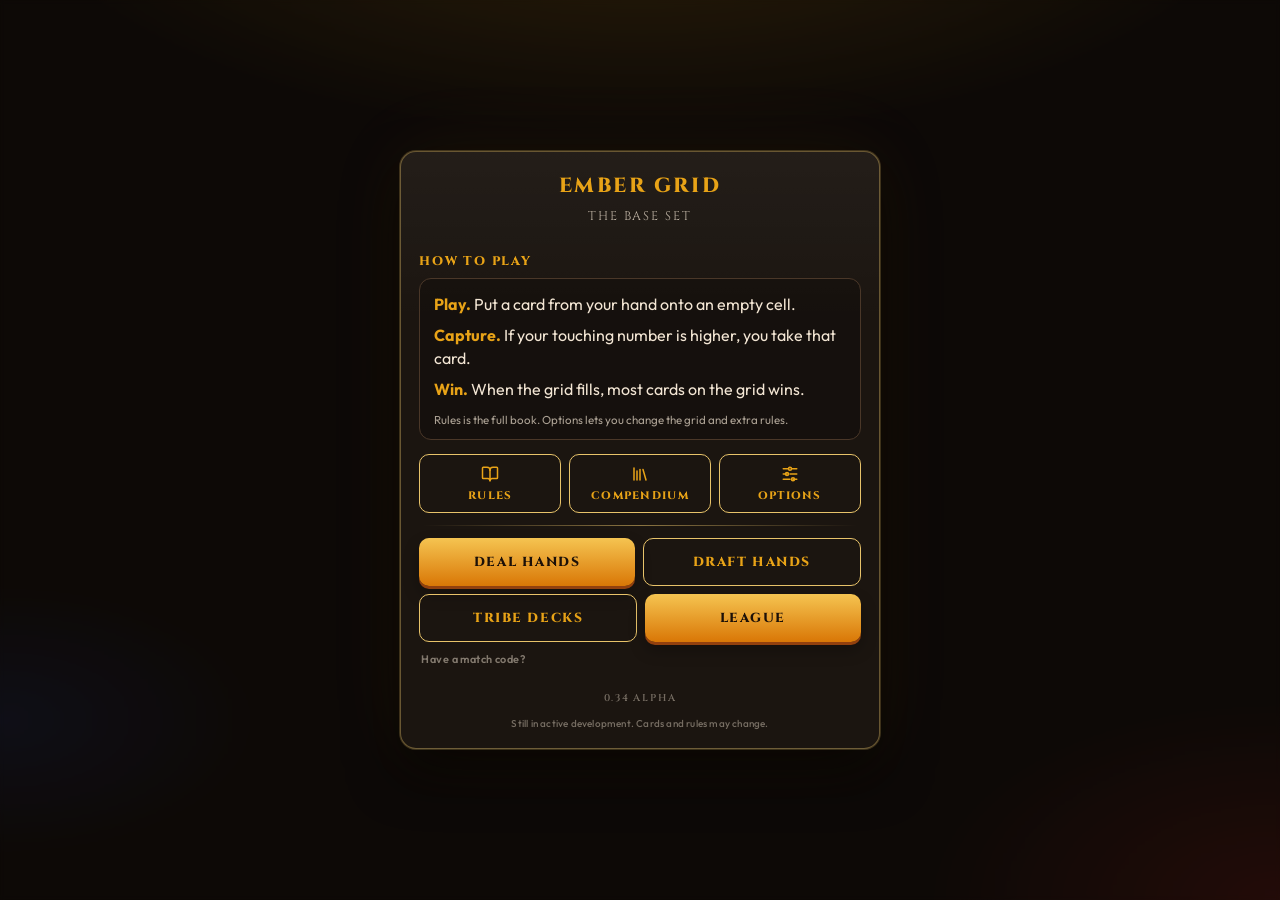
==== commit a9a3bd77: "Update print statement from 'Hello' to 'Goodbye'" ====
--- a/grid.html
+++ b/grid.html
@@ -1133,7 +1133,9 @@
         .stat-top,
         .stat-right,
         .stat-bottom,
-        .stat-left {
+        .stat-left,
+        .stat-ne,
+        .stat-nw {
             z-index: 5;
             width: 1.15em;
             height: 1.15em;
@@ -1171,6 +1173,25 @@
             left: 4px;
             top: calc((100% - var(--nameplate-h)) / 2);
             transform: translateY(-50%);
+        }
+
+        .stat-ne {
+            top: 22%;
+            right: 5px;
+        }
+
+        .stat-nw {
+            top: 22%;
+            left: 5px;
+        }
+
+        .has-hex-faces .stat-right,
+        .has-hex-faces .stat-left {
+            top: 64%;
+        }
+
+        .has-hex-faces .stat-bottom {
+            bottom: calc(var(--nameplate-h) + 6px);
         }
 
         .stat-up {
@@ -3594,6 +3615,201 @@
         @media (max-width: 420px) {
             .league-rivals {
                 grid-template-columns: repeat(2, minmax(0, 1fr));
+            }
+        }
+
+        /* Honeycomb: flat-top hexes. Body also carries grid-4 so the five-card hand chrome stays. */
+        body.grid-hex .grid {
+            display: block;
+            position: relative;
+            aspect-ratio: var(--hex-aspect, 0.9238);
+            width: min(100cqw, calc(100cqh * var(--hex-aspect, 0.9238)));
+            height: min(100cqh, calc(100cqw / var(--hex-aspect, 0.9238)));
+            max-width: 100%;
+            max-height: 100%;
+            padding: 0;
+            gap: 0;
+            grid-template-columns: none;
+            grid-template-rows: none;
+            overflow: visible;
+        }
+
+        body.grid-hex .cell {
+            position: absolute;
+            display: block;
+            border: none;
+            border-radius: 0;
+            aspect-ratio: auto;
+            box-shadow: none;
+            container-type: size;
+            background:
+                linear-gradient(165deg, rgba(255, 255, 255, 0.07), rgba(0, 0, 0, 0.28) 62%),
+                var(--cell-bg);
+            clip-path: polygon(25% 0%, 75% 0%, 100% 50%, 75% 100%, 25% 100%, 0% 50%);
+            filter: drop-shadow(0 1px 1px rgba(0, 0, 0, 0.55)) drop-shadow(0 0 0.6px rgba(232, 195, 106, 0.55));
+            z-index: 1;
+        }
+
+        body.grid-hex .cell::after {
+            inset: 0;
+            border: 0;
+            border-radius: 0;
+            background: url("data:image/svg+xml,%3Csvg xmlns='http://www.w3.org/2000/svg' viewBox='0 0 100 86.6'%3E%3Cpolygon points='30,9 70,9 90,43.3 70,77.6 30,77.6 10,43.3' fill='none' stroke='%23e8c36a' stroke-opacity='0.42' stroke-width='1.15' stroke-dasharray='2.5 2.3' stroke-linejoin='round'/%3E%3C/svg%3E") center / 100% 100% no-repeat;
+        }
+
+        body.grid-hex .cell:hover:not(:has(.card)),
+        body.grid-hex .cell.drag-over {
+            z-index: 4;
+            background:
+                linear-gradient(165deg, rgba(232, 163, 23, 0.28), rgba(232, 163, 23, 0.08) 70%),
+                var(--cell-bg);
+            filter: drop-shadow(0 0 7px rgba(232, 163, 23, 0.72)) drop-shadow(0 0 0.8px rgba(232, 195, 106, 0.9));
+        }
+
+        body.grid-hex .cell.cell-cinder {
+            border: none;
+            background:
+                linear-gradient(165deg, rgba(255, 150, 60, 0.42), rgba(140, 32, 0, 0.28)),
+                var(--cell-bg);
+            filter: drop-shadow(0 0 8px rgba(255, 110, 30, 0.8));
+        }
+
+        body.grid-hex .cell.cell-cinder::after {
+            background: url("data:image/svg+xml,%3Csvg xmlns='http://www.w3.org/2000/svg' viewBox='0 0 100 86.6'%3E%3Cpolygon points='30,9 70,9 90,43.3 70,77.6 30,77.6 10,43.3' fill='none' stroke='%23ffb068' stroke-opacity='0.8' stroke-width='1.2' stroke-linejoin='round'/%3E%3C/svg%3E") center / 100% 100% no-repeat;
+        }
+
+        body.grid-hex .cell:has(.card) {
+            background: transparent;
+            filter: drop-shadow(0 7px 9px rgba(0, 0, 0, 0.42));
+            z-index: 2;
+        }
+
+        body.grid-hex .cell:has(.card.blue) {
+            filter: drop-shadow(0 8px 10px rgba(0, 0, 0, 0.46)) drop-shadow(0 0 0.85px rgba(147, 197, 253, 0.95));
+        }
+
+        body.grid-hex .cell:has(.card.red) {
+            filter: drop-shadow(0 8px 10px rgba(0, 0, 0, 0.46)) drop-shadow(0 0 0.85px rgba(253, 164, 175, 0.95));
+        }
+
+        body.grid-hex .cell.cell-cinder:has(.card) {
+            background: transparent;
+            filter: drop-shadow(0 0 8px rgba(255, 110, 30, 0.85)) drop-shadow(0 6px 8px rgba(0, 0, 0, 0.4));
+        }
+
+        body.grid-hex .cell.coach-target {
+            z-index: 5;
+            filter: drop-shadow(0 0 8px rgba(232, 163, 23, 0.85)) drop-shadow(0 0 0.8px rgba(232, 195, 106, 1));
+        }
+
+        body.grid-hex .cell .card {
+            position: absolute;
+            inset: 0;
+            width: 100%;
+            height: 100%;
+            max-width: none;
+            border: none;
+            border-radius: 0;
+            box-shadow: none;
+            font-size: clamp(7px, 16cqh, 15px);
+        }
+
+        body.grid-hex .cell .card::before {
+            inset: 0;
+            border: none;
+            border-radius: 0;
+            background: url("data:image/svg+xml,%3Csvg xmlns='http://www.w3.org/2000/svg' viewBox='0 0 100 86.6'%3E%3Cpolygon points='27,5 73,5 95,43.3 73,81.6 27,81.6 5,43.3' fill='none' stroke='%23fff1c2' stroke-opacity='0.4' stroke-width='1.35' stroke-linejoin='round'/%3E%3C/svg%3E") center / 100% 100% no-repeat;
+        }
+
+        body.grid-hex .cell .card::after {
+            border-radius: 0;
+        }
+
+        body.grid-hex .cell .ability-badge {
+            top: 6%;
+            left: 60%;
+            transform: none;
+            font-size: 0.42rem;
+            padding: 0 2px;
+            z-index: 6;
+        }
+
+        body.grid-hex .cell .card-emoji {
+            top: 40%;
+            width: 1.45em;
+            height: 1.45em;
+            font-size: clamp(11px, 20cqh, 20px);
+        }
+
+        body.grid-hex .cell .card-name {
+            bottom: 4%;
+            width: 52%;
+            font-size: clamp(6px, 8.5cqh, 8px);
+            line-height: 1.02;
+            padding: 0 2px 1px;
+        }
+
+        body.grid-hex .cell .stat-top,
+        body.grid-hex .cell .stat-right,
+        body.grid-hex .cell .stat-bottom,
+        body.grid-hex .cell .stat-left,
+        body.grid-hex .cell .stat-ne,
+        body.grid-hex .cell .stat-nw {
+            width: 1.05em;
+            height: 1.05em;
+        }
+
+        body.grid-hex .cell .stat-top {
+            top: 3%;
+            left: 50%;
+            transform: translateX(-50%);
+        }
+
+        body.grid-hex .cell .stat-ne {
+            top: 27%;
+            right: auto;
+            left: 76%;
+            transform: translate(-50%, -50%);
+        }
+
+        body.grid-hex .cell .stat-right {
+            top: 60%;
+            right: auto;
+            left: 76%;
+            transform: translate(-50%, -50%);
+        }
+
+        body.grid-hex .cell .stat-bottom {
+            top: auto;
+            bottom: 26%;
+            left: 50%;
+            transform: translateX(-50%);
+        }
+
+        body.grid-hex .cell .stat-left {
+            top: 60%;
+            left: 24%;
+            transform: translate(-50%, -50%);
+        }
+
+        body.grid-hex .cell .stat-nw {
+            top: 27%;
+            left: 24%;
+            transform: translate(-50%, -50%);
+        }
+
+        body[data-theme="light"].grid-hex .cell {
+            filter: drop-shadow(0 1px 1px rgba(80, 48, 16, 0.28)) drop-shadow(0 0 0.6px rgba(140, 96, 32, 0.45));
+        }
+
+        body[data-theme="light"].grid-hex .cell:has(.card) {
+            filter: drop-shadow(0 6px 8px rgba(80, 48, 16, 0.22));
+        }
+
+        @media (min-width: 768px) {
+            body.grid-hex .cell .card-emoji {
+                width: 1.85em;
+                height: 1.85em;
             }
         }
     </style>
@@ -3720,7 +3936,7 @@
             </details>
             <div class="menu-foot">
                 <!-- Bump BUILD on every PR. Still pre-1.0, so this stays Alpha until 1.0 ships. -->
-                <button type="button" class="build-stamp" onclick="showChangelogModal()" title="Changelog">0.33 Alpha</button>
+                <button type="button" class="build-stamp" onclick="showChangelogModal()" title="Changelog">0.34 Alpha</button>
                 <p class="dev-note">Still in active development. Cards and rules may change.</p>
             </div>
         </div>
@@ -3739,7 +3955,7 @@
                     <strong>Your turn:</strong> Play one card from your hand onto an empty cell. Drag it, or tap the card then the cell.
                 </div>
                 <div class="rule-detail-item">
-                    <strong>Capture:</strong> Compare the touching sides (top, right, bottom, left). Strictly higher takes the enemy card.
+                    <strong>Capture:</strong> Compare the touching sides. On a square grid that is top, right, bottom, and left. On a honeycomb, each card also has an upper-right and upper-left number, and you compare whichever sides touch. Strictly higher takes the enemy card.
                 </div>
                 <div class="rule-detail-item">
                     <strong>Ties:</strong> If the touching numbers are equal, nothing happens. Equalizer still captures on a tie. In Classic Mode, you can turn on Ties capture in Options so equal numbers capture too. Ember Mode never uses that setting.
@@ -3762,7 +3978,7 @@
             <div class="menu-section-title">The Table</div>
             <div class="expanded-rules-list">
                 <div class="rule-detail-item">
-                    <strong>Grid:</strong> The usual grid is 3×3, five cards each. In Options you can play 4×4 (eight cards dealt) or 5×5 (thirteen dealt). You still start with five in hand. League and Tribe Decks always use 3×3.
+                    <strong>Grid:</strong> The usual grid is 3×3, five cards each. In Options you can play 4×4 (eight dealt), 5×5 (thirteen dealt), or a Honeycomb of nineteen cells (ten dealt). You still start with five in hand. League and Tribe Decks always use 3×3.
                 </div>
                 <div class="rule-detail-item">
                     <strong>The deck:</strong> The Base Set is 50 cards in ten tribes. Every Ember card has an ability. Classic Mode turns abilities off.
@@ -3775,7 +3991,7 @@
                     <strong>Deal Hands:</strong> Shuffle the Base Set and deal cards for the grid size in Options.
                 </div>
                 <div class="rule-detail-item">
-                    <strong>Draft Hands:</strong> Take turns picking cards, back and forth, until both sides have a full deal. Five each on 3×3, eight each on 4×4, thirteen each on 5×5.
+                    <strong>Draft Hands:</strong> Take turns picking cards, back and forth, until both sides have a full deal. Five each on 3×3, eight each on 4×4, thirteen each on 5×5, ten each on Honeycomb.
                 </div>
                 <div class="rule-detail-item">
                     <strong>Tribe Decks:</strong> Each side gets one tribe of five on 3×3. Pick both decks, or leave either one random. Same tribe is a mirror match.
@@ -3814,6 +4030,13 @@
             <h2 class="modal-title">Changelog</h2>
             <p class="set-blurb">Alpha stamps. Newest first. Tap the version on the menu anytime.</p>
             <div class="changelog-list">
+                <section class="changelog-ver">
+                    <h3>0.34 Alpha</h3>
+                    <ul>
+                        <li>Honeycomb in Options. Nineteen cells. Ten dealt, open five, draw after you play. League and Tribe Decks stay 3×3.</li>
+                        <li>Each card gains an upper-left and upper-right number, so every side of a hex has a facing. Square grids still use the original four.</li>
+                    </ul>
+                </section>
                 <section class="changelog-ver">
                     <h3>0.33 Alpha</h3>
                     <ul>
@@ -4029,6 +4252,7 @@
                     <option value="3" selected>3×3 · five each</option>
                     <option value="4">4×4 · eight dealt</option>
                     <option value="5">5×5 · thirteen dealt</option>
+                    <option value="hex">Honeycomb · ten dealt</option>
                 </select>
             </div>
             <div id="grid-size-desc" class="ruleset-desc-box">
@@ -4333,56 +4557,56 @@
 
         // --- Card Database ---
         const masterCards = [
-            {name: "Celestial", emoji: "✨", baseStats: [10, 2, 3, 4], ability: {type: 'aura_buff', val: 1, icon: '⚡', desc: 'While this card sits there, adjacent friendly cards get +1 to all stats.'}},
-            {name: "Fairy", emoji: "🧚", baseStats: [3, 4, 3, 6], ability: {type: 'aura_buff', val: 1, icon: '⚡', desc: 'While this card sits there, adjacent friendly cards get +1 to all stats.'}},
-            {name: "Unicorn", emoji: "🦄", baseStats: [4, 4, 5, 7], ability: {type: 'aura_buff', val: 1, icon: '⚡', desc: 'While this card sits there, adjacent friendly cards get +1 to all stats.'}},
-            {name: "Paladin", emoji: "🛡️", baseStats: [4, 8, 7, 2], ability: {type: 'aura_buff', val: 1, icon: '⚡', desc: 'While this card sits there, adjacent friendly cards get +1 to all stats.'}},
-            {name: "Angel", emoji: "👼", baseStats: [4, 5, 4, 6], ability: {type: 'aura_buff', val: 1, icon: '⚡', desc: 'While this card sits there, adjacent friendly cards get +1 to all stats.'}},
-            {name: "Ghost", emoji: "👻", baseStats: [3, 7, 2, 5], ability: {type: 'curse_adj', icon: '💀', desc: 'On play, the strongest enemy loses 1 from all stats, then this card captures.'}},
-            {name: "Vampire", emoji: "🧛", baseStats: [7, 3, 3, 6], ability: {type: 'curse_adj', icon: '💀', desc: 'On play, the strongest enemy loses 1 from all stats, then this card captures.'}},
-            {name: "Skull", emoji: "💀", baseStats: [8, 2, 4, 3], ability: {type: 'curse_adj', icon: '💀', desc: 'On play, the strongest enemy loses 1 from all stats, then this card captures.'}},
-            {name: "Zombie", emoji: "🧟", baseStats: [4, 2, 6, 4], ability: {type: 'curse_adj', icon: '💀', desc: 'On play, the strongest enemy loses 1 from all stats, then this card captures.'}},
-            {name: "Bat", emoji: "🦇", baseStats: [5, 6, 3, 4], ability: {type: 'curse_adj', icon: '💀', desc: 'On play, the strongest enemy loses 1 from all stats, then this card captures.'}},
-            {name: "Dragon", emoji: "🐲", baseStats: [9, 7, 4, 2], ability: {type: 'blast', icon: '💥', desc: 'Temporarily grants +2 to all stats on the turn it is played.'}},
-            {name: "T-Rex", emoji: "🦖", baseStats: [8, 5, 6, 2], ability: {type: 'blast', icon: '💥', desc: 'Temporarily grants +2 to all stats on the turn it is played.'}},
-            {name: "Lion", emoji: "🦁", baseStats: [7, 6, 4, 2], ability: {type: 'blast', icon: '💥', desc: 'Temporarily grants +2 to all stats on the turn it is played.'}},
-            {name: "Shark", emoji: "🦈", baseStats: [7, 4, 5, 4], ability: {type: 'blast', icon: '💥', desc: 'Temporarily grants +2 to all stats on the turn it is played.'}},
-            {name: "Eagle", emoji: "🦅", baseStats: [6, 6, 3, 3], ability: {type: 'blast', icon: '💥', desc: 'Temporarily grants +2 to all stats on the turn it is played.'}},
-            {name: "Spider", emoji: "🕷️", baseStats: [4, 6, 5, 3], ability: {type: 'poison', icon: '🦠', desc: 'At the end of every turn, neighboring enemies lose 1 from all stats. Poison does not capture; later plays use the lower numbers.'}},
-            {name: "Scorpion", emoji: "🦂", baseStats: [6, 4, 7, 2], ability: {type: 'poison', icon: '🦠', desc: 'At the end of every turn, neighboring enemies lose 1 from all stats. Poison does not capture; later plays use the lower numbers.'}},
-            {name: "Snake", emoji: "🐍", baseStats: [5, 4, 4, 5], ability: {type: 'poison', icon: '🦠', desc: 'At the end of every turn, neighboring enemies lose 1 from all stats. Poison does not capture; later plays use the lower numbers.'}},
-            {name: "Frog", emoji: "🐸", baseStats: [2, 4, 5, 3], ability: {type: 'poison', icon: '🦠', desc: 'At the end of every turn, neighboring enemies lose 1 from all stats. Poison does not capture; later plays use the lower numbers.'}},
-            {name: "Beetle", emoji: "🪲", baseStats: [4, 5, 5, 3], ability: {type: 'poison', icon: '🦠', desc: 'At the end of every turn, neighboring enemies lose 1 from all stats. Poison does not capture; later plays use the lower numbers.'}},
-            {name: "Monk", emoji: "☯️", baseStats: [5, 5, 5, 5], ability: {type: 'equalizer', icon: '⚖️', desc: 'Captures adjacent cards if the touching stats match exactly.'}},
-            {name: "Titan", emoji: "🗿", baseStats: [10, 3, 4, 2], ability: {type: 'equalizer', icon: '⚖️', desc: 'Captures adjacent cards if the touching stats match exactly.'}},
-            {name: "Robot", emoji: "🤖", baseStats: [5, 5, 5, 2], ability: {type: 'equalizer', icon: '⚖️', desc: 'Captures adjacent cards if the touching stats match exactly.'}},
-            {name: "Owl", emoji: "🦉", baseStats: [5, 3, 2, 6], ability: {type: 'equalizer', icon: '⚖️', desc: 'Captures adjacent cards if the touching stats match exactly.'}},
-            {name: "Alien", emoji: "👽", baseStats: [7, 3, 5, 2], ability: {type: 'equalizer', icon: '⚖️', desc: 'Captures adjacent cards if the touching stats match exactly.'}},
-            {name: "Cyclops", emoji: "👹", baseStats: [8, 4, 7, 1], ability: {type: 'spite', icon: '💢', desc: 'When this card is captured, the captor loses 1 from all stats.'}},
-            {name: "Gorilla", emoji: "🦍", baseStats: [7, 5, 6, 3], ability: {type: 'spite', icon: '💢', desc: 'When this card is captured, the captor loses 1 from all stats.'}},
-            {name: "Wrath", emoji: "😡", baseStats: [6, 4, 3, 5], ability: {type: 'spite', icon: '💢', desc: 'When this card is captured, the captor loses 1 from all stats.'}},
-            {name: "Vendetta", emoji: "😤", baseStats: [4, 6, 5, 3], ability: {type: 'spite', icon: '💢', desc: 'When this card is captured, the captor loses 1 from all stats.'}},
-            {name: "Oni", emoji: "👺", baseStats: [6, 5, 4, 4], ability: {type: 'spite', icon: '💢', desc: 'When this card is captured, the captor loses 1 from all stats.'}},
-            {name: "Dread", emoji: "😱", baseStats: [3, 6, 5, 4], ability: {type: 'silence', icon: '🔇', desc: 'Adjacent enemies lose their abilities while this card sits there. Capture still works. Next to an enemy Silence, both cancel.'}},
-            {name: "Hush", emoji: "🤫", baseStats: [5, 4, 5, 4], ability: {type: 'silence', icon: '🔇', desc: 'Adjacent enemies lose their abilities while this card sits there. Capture still works. Next to an enemy Silence, both cancel.'}},
-            {name: "Raven", emoji: "🐦‍⬛", baseStats: [4, 6, 4, 5], ability: {type: 'silence', icon: '🔇', desc: 'Adjacent enemies lose their abilities while this card sits there. Capture still works. Next to an enemy Silence, both cancel.'}},
-            {name: "Ninja", emoji: "🥷", baseStats: [5, 6, 3, 5], ability: {type: 'silence', icon: '🔇', desc: 'Adjacent enemies lose their abilities while this card sits there. Capture still works. Next to an enemy Silence, both cancel.'}},
-            {name: "Cat", emoji: "🐱", baseStats: [2, 5, 7, 3], ability: {type: 'silence', icon: '🔇', desc: 'Adjacent enemies lose their abilities while this card sits there. Capture still works. Next to an enemy Silence, both cancel.'}},
-            {name: "Scorch", emoji: "🥵", baseStats: [5, 5, 3, 5], ability: {type: 'cinder', icon: '🔥', desc: 'On play, a random empty cell becomes Cindered. Whoever sits there is -1 to all stats. The cell glows orange.'}},
-            {name: "Brand", emoji: "🫠", baseStats: [4, 5, 6, 3], ability: {type: 'cinder', icon: '🔥', desc: 'On play, a random empty cell becomes Cindered. Whoever sits there is -1 to all stats. The cell glows orange.'}},
-            {name: "Fox", emoji: "🦊", baseStats: [6, 5, 2, 3], ability: {type: 'cinder', icon: '🔥', desc: 'On play, a random empty cell becomes Cindered. Whoever sits there is -1 to all stats. The cell glows orange.'}},
-            {name: "Phoenix", emoji: "🐦‍🔥", baseStats: [5, 4, 6, 4], ability: {type: 'cinder', icon: '🔥', desc: 'On play, a random empty cell becomes Cindered. Whoever sits there is -1 to all stats. The cell glows orange.'}},
-            {name: "Lizard", emoji: "🦎", baseStats: [5, 4, 5, 4], ability: {type: 'cinder', icon: '🔥', desc: 'On play, a random empty cell becomes Cindered. Whoever sits there is -1 to all stats. The cell glows orange.'}},
-            {name: "Wizard", emoji: "🧙", baseStats: [5, 7, 3, 5], ability: {type: 'bolt', icon: '🔮', desc: 'On play, zaps a random enemy by -2 to all stats before this card captures. The zap can help this play steal that card.'}},
-            {name: "Genie", emoji: "🧞", baseStats: [6, 5, 5, 5], ability: {type: 'bolt', icon: '🔮', desc: 'On play, zaps a random enemy by -2 to all stats before this card captures. The zap can help this play steal that card.'}},
-            {name: "Witch", emoji: "🧙‍♀️", baseStats: [4, 6, 5, 4], ability: {type: 'bolt', icon: '🔮', desc: 'On play, zaps a random enemy by -2 to all stats before this card captures. The zap can help this play steal that card.'}},
-            {name: "Mage", emoji: "🪄", baseStats: [6, 3, 6, 4], ability: {type: 'bolt', icon: '🔮', desc: 'On play, zaps a random enemy by -2 to all stats before this card captures. The zap can help this play steal that card.'}},
-            {name: "Imp", emoji: "👿", baseStats: [3, 6, 4, 5], ability: {type: 'bolt', icon: '🔮', desc: 'On play, zaps a random enemy by -2 to all stats before this card captures. The zap can help this play steal that card.'}},
-            {name: "Frost", emoji: "🥶", baseStats: [4, 5, 4, 6], ability: {type: 'chill', icon: '❄️', desc: 'While this card sits there, adjacent enemies are -1 to all stats. Counts for captures.'}},
-            {name: "Wolf", emoji: "🐺", baseStats: [6, 5, 4, 3], ability: {type: 'chill', icon: '❄️', desc: 'While this card sits there, adjacent enemies are -1 to all stats. Counts for captures.'}},
-            {name: "Penguin", emoji: "🐧", baseStats: [3, 4, 6, 5], ability: {type: 'chill', icon: '❄️', desc: 'While this card sits there, adjacent enemies are -1 to all stats. Counts for captures.'}},
-            {name: "Polar", emoji: "🐻‍❄️", baseStats: [6, 3, 7, 3], ability: {type: 'chill', icon: '❄️', desc: 'While this card sits there, adjacent enemies are -1 to all stats. Counts for captures.'}},
-            {name: "Seal", emoji: "🦭", baseStats: [3, 5, 5, 5], ability: {type: 'chill', icon: '❄️', desc: 'While this card sits there, adjacent enemies are -1 to all stats. Counts for captures.'}}
+            {name: "Celestial", emoji: "✨", baseStats: [10, 2, 3, 4], hexStats: [8, 7], ability: {type: 'aura_buff', val: 1, icon: '⚡', desc: 'While this card sits there, adjacent friendly cards get +1 to all stats.'}},
+            {name: "Fairy", emoji: "🧚", baseStats: [3, 4, 3, 6], hexStats: [3, 4], ability: {type: 'aura_buff', val: 1, icon: '⚡', desc: 'While this card sits there, adjacent friendly cards get +1 to all stats.'}},
+            {name: "Unicorn", emoji: "🦄", baseStats: [4, 4, 5, 7], hexStats: [4, 3], ability: {type: 'aura_buff', val: 1, icon: '⚡', desc: 'While this card sits there, adjacent friendly cards get +1 to all stats.'}},
+            {name: "Paladin", emoji: "🛡️", baseStats: [4, 8, 7, 2], hexStats: [5, 6], ability: {type: 'aura_buff', val: 1, icon: '⚡', desc: 'While this card sits there, adjacent friendly cards get +1 to all stats.'}},
+            {name: "Angel", emoji: "👼", baseStats: [4, 5, 4, 6], hexStats: [6, 6], ability: {type: 'aura_buff', val: 1, icon: '⚡', desc: 'While this card sits there, adjacent friendly cards get +1 to all stats.'}},
+            {name: "Ghost", emoji: "👻", baseStats: [3, 7, 2, 5], hexStats: [7, 6], ability: {type: 'curse_adj', icon: '💀', desc: 'On play, the strongest enemy loses 1 from all stats, then this card captures.'}},
+            {name: "Vampire", emoji: "🧛", baseStats: [7, 3, 3, 6], hexStats: [7, 5], ability: {type: 'curse_adj', icon: '💀', desc: 'On play, the strongest enemy loses 1 from all stats, then this card captures.'}},
+            {name: "Skull", emoji: "💀", baseStats: [8, 2, 4, 3], hexStats: [4, 4], ability: {type: 'curse_adj', icon: '💀', desc: 'On play, the strongest enemy loses 1 from all stats, then this card captures.'}},
+            {name: "Zombie", emoji: "🧟", baseStats: [4, 2, 6, 4], hexStats: [1, 2], ability: {type: 'curse_adj', icon: '💀', desc: 'On play, the strongest enemy loses 1 from all stats, then this card captures.'}},
+            {name: "Bat", emoji: "🦇", baseStats: [5, 6, 3, 4], hexStats: [7, 4], ability: {type: 'curse_adj', icon: '💀', desc: 'On play, the strongest enemy loses 1 from all stats, then this card captures.'}},
+            {name: "Dragon", emoji: "🐲", baseStats: [9, 7, 4, 2], hexStats: [6, 6], ability: {type: 'blast', icon: '💥', desc: 'Temporarily grants +2 to all stats on the turn it is played.'}},
+            {name: "T-Rex", emoji: "🦖", baseStats: [8, 5, 6, 2], hexStats: [8, 4], ability: {type: 'blast', icon: '💥', desc: 'Temporarily grants +2 to all stats on the turn it is played.'}},
+            {name: "Lion", emoji: "🦁", baseStats: [7, 6, 4, 2], hexStats: [7, 6], ability: {type: 'blast', icon: '💥', desc: 'Temporarily grants +2 to all stats on the turn it is played.'}},
+            {name: "Shark", emoji: "🦈", baseStats: [7, 4, 5, 4], hexStats: [7, 5], ability: {type: 'blast', icon: '💥', desc: 'Temporarily grants +2 to all stats on the turn it is played.'}},
+            {name: "Eagle", emoji: "🦅", baseStats: [6, 6, 3, 3], hexStats: [3, 3], ability: {type: 'blast', icon: '💥', desc: 'Temporarily grants +2 to all stats on the turn it is played.'}},
+            {name: "Spider", emoji: "🕷️", baseStats: [4, 6, 5, 3], hexStats: [7, 3], ability: {type: 'poison', icon: '🦠', desc: 'At the end of every turn, neighboring enemies lose 1 from all stats. Poison does not capture; later plays use the lower numbers.'}},
+            {name: "Scorpion", emoji: "🦂", baseStats: [6, 4, 7, 2], hexStats: [5, 6], ability: {type: 'poison', icon: '🦠', desc: 'At the end of every turn, neighboring enemies lose 1 from all stats. Poison does not capture; later plays use the lower numbers.'}},
+            {name: "Snake", emoji: "🐍", baseStats: [5, 4, 4, 5], hexStats: [6, 5], ability: {type: 'poison', icon: '🦠', desc: 'At the end of every turn, neighboring enemies lose 1 from all stats. Poison does not capture; later plays use the lower numbers.'}},
+            {name: "Frog", emoji: "🐸", baseStats: [2, 4, 5, 3], hexStats: [2, 5], ability: {type: 'poison', icon: '🦠', desc: 'At the end of every turn, neighboring enemies lose 1 from all stats. Poison does not capture; later plays use the lower numbers.'}},
+            {name: "Beetle", emoji: "🪲", baseStats: [4, 5, 5, 3], hexStats: [4, 3], ability: {type: 'poison', icon: '🦠', desc: 'At the end of every turn, neighboring enemies lose 1 from all stats. Poison does not capture; later plays use the lower numbers.'}},
+            {name: "Monk", emoji: "☯️", baseStats: [5, 5, 5, 5], hexStats: [4, 5], ability: {type: 'equalizer', icon: '⚖️', desc: 'Captures adjacent cards if the touching stats match exactly.'}},
+            {name: "Titan", emoji: "🗿", baseStats: [10, 3, 4, 2], hexStats: [5, 6], ability: {type: 'equalizer', icon: '⚖️', desc: 'Captures adjacent cards if the touching stats match exactly.'}},
+            {name: "Robot", emoji: "🤖", baseStats: [5, 5, 5, 2], hexStats: [7, 6], ability: {type: 'equalizer', icon: '⚖️', desc: 'Captures adjacent cards if the touching stats match exactly.'}},
+            {name: "Owl", emoji: "🦉", baseStats: [5, 3, 2, 6], hexStats: [3, 4], ability: {type: 'equalizer', icon: '⚖️', desc: 'Captures adjacent cards if the touching stats match exactly.'}},
+            {name: "Alien", emoji: "👽", baseStats: [7, 3, 5, 2], hexStats: [3, 5], ability: {type: 'equalizer', icon: '⚖️', desc: 'Captures adjacent cards if the touching stats match exactly.'}},
+            {name: "Cyclops", emoji: "👹", baseStats: [8, 4, 7, 1], hexStats: [7, 7], ability: {type: 'spite', icon: '💢', desc: 'When this card is captured, the captor loses 1 from all stats.'}},
+            {name: "Gorilla", emoji: "🦍", baseStats: [7, 5, 6, 3], hexStats: [8, 7], ability: {type: 'spite', icon: '💢', desc: 'When this card is captured, the captor loses 1 from all stats.'}},
+            {name: "Wrath", emoji: "😡", baseStats: [6, 4, 3, 5], hexStats: [4, 6], ability: {type: 'spite', icon: '💢', desc: 'When this card is captured, the captor loses 1 from all stats.'}},
+            {name: "Vendetta", emoji: "😤", baseStats: [4, 6, 5, 3], hexStats: [3, 2], ability: {type: 'spite', icon: '💢', desc: 'When this card is captured, the captor loses 1 from all stats.'}},
+            {name: "Oni", emoji: "👺", baseStats: [6, 5, 4, 4], hexStats: [4, 3], ability: {type: 'spite', icon: '💢', desc: 'When this card is captured, the captor loses 1 from all stats.'}},
+            {name: "Dread", emoji: "😱", baseStats: [3, 6, 5, 4], hexStats: [7, 4], ability: {type: 'silence', icon: '🔇', desc: 'Adjacent enemies lose their abilities while this card sits there. Capture still works. Next to an enemy Silence, both cancel.'}},
+            {name: "Hush", emoji: "🤫", baseStats: [5, 4, 5, 4], hexStats: [6, 6], ability: {type: 'silence', icon: '🔇', desc: 'Adjacent enemies lose their abilities while this card sits there. Capture still works. Next to an enemy Silence, both cancel.'}},
+            {name: "Raven", emoji: "🐦‍⬛", baseStats: [4, 6, 4, 5], hexStats: [6, 3], ability: {type: 'silence', icon: '🔇', desc: 'Adjacent enemies lose their abilities while this card sits there. Capture still works. Next to an enemy Silence, both cancel.'}},
+            {name: "Ninja", emoji: "🥷", baseStats: [5, 6, 3, 5], hexStats: [6, 5], ability: {type: 'silence', icon: '🔇', desc: 'Adjacent enemies lose their abilities while this card sits there. Capture still works. Next to an enemy Silence, both cancel.'}},
+            {name: "Cat", emoji: "🐱", baseStats: [2, 5, 7, 3], hexStats: [5, 2], ability: {type: 'silence', icon: '🔇', desc: 'Adjacent enemies lose their abilities while this card sits there. Capture still works. Next to an enemy Silence, both cancel.'}},
+            {name: "Scorch", emoji: "🥵", baseStats: [5, 5, 3, 5], hexStats: [3, 7], ability: {type: 'cinder', icon: '🔥', desc: 'On play, a random empty cell becomes Cindered. Whoever sits there is -1 to all stats. The cell glows orange.'}},
+            {name: "Brand", emoji: "🫠", baseStats: [4, 5, 6, 3], hexStats: [6, 4], ability: {type: 'cinder', icon: '🔥', desc: 'On play, a random empty cell becomes Cindered. Whoever sits there is -1 to all stats. The cell glows orange.'}},
+            {name: "Fox", emoji: "🦊", baseStats: [6, 5, 2, 3], hexStats: [4, 4], ability: {type: 'cinder', icon: '🔥', desc: 'On play, a random empty cell becomes Cindered. Whoever sits there is -1 to all stats. The cell glows orange.'}},
+            {name: "Phoenix", emoji: "🐦‍🔥", baseStats: [5, 4, 6, 4], hexStats: [4, 7], ability: {type: 'cinder', icon: '🔥', desc: 'On play, a random empty cell becomes Cindered. Whoever sits there is -1 to all stats. The cell glows orange.'}},
+            {name: "Lizard", emoji: "🦎", baseStats: [5, 4, 5, 4], hexStats: [4, 5], ability: {type: 'cinder', icon: '🔥', desc: 'On play, a random empty cell becomes Cindered. Whoever sits there is -1 to all stats. The cell glows orange.'}},
+            {name: "Wizard", emoji: "🧙", baseStats: [5, 7, 3, 5], hexStats: [4, 3], ability: {type: 'bolt', icon: '🔮', desc: 'On play, zaps a random enemy by -2 to all stats before this card captures. The zap can help this play steal that card.'}},
+            {name: "Genie", emoji: "🧞", baseStats: [6, 5, 5, 5], hexStats: [3, 5], ability: {type: 'bolt', icon: '🔮', desc: 'On play, zaps a random enemy by -2 to all stats before this card captures. The zap can help this play steal that card.'}},
+            {name: "Witch", emoji: "🧙‍♀️", baseStats: [4, 6, 5, 4], hexStats: [6, 5], ability: {type: 'bolt', icon: '🔮', desc: 'On play, zaps a random enemy by -2 to all stats before this card captures. The zap can help this play steal that card.'}},
+            {name: "Mage", emoji: "🪄", baseStats: [6, 3, 6, 4], hexStats: [7, 4], ability: {type: 'bolt', icon: '🔮', desc: 'On play, zaps a random enemy by -2 to all stats before this card captures. The zap can help this play steal that card.'}},
+            {name: "Imp", emoji: "👿", baseStats: [3, 6, 4, 5], hexStats: [4, 2], ability: {type: 'bolt', icon: '🔮', desc: 'On play, zaps a random enemy by -2 to all stats before this card captures. The zap can help this play steal that card.'}},
+            {name: "Frost", emoji: "🥶", baseStats: [4, 5, 4, 6], hexStats: [7, 4], ability: {type: 'chill', icon: '❄️', desc: 'While this card sits there, adjacent enemies are -1 to all stats. Counts for captures.'}},
+            {name: "Wolf", emoji: "🐺", baseStats: [6, 5, 4, 3], hexStats: [4, 5], ability: {type: 'chill', icon: '❄️', desc: 'While this card sits there, adjacent enemies are -1 to all stats. Counts for captures.'}},
+            {name: "Penguin", emoji: "🐧", baseStats: [3, 4, 6, 5], hexStats: [3, 3], ability: {type: 'chill', icon: '❄️', desc: 'While this card sits there, adjacent enemies are -1 to all stats. Counts for captures.'}},
+            {name: "Polar", emoji: "🐻‍❄️", baseStats: [6, 3, 7, 3], hexStats: [4, 7], ability: {type: 'chill', icon: '❄️', desc: 'While this card sits there, adjacent enemies are -1 to all stats. Counts for captures.'}},
+            {name: "Seal", emoji: "🦭", baseStats: [3, 5, 5, 5], hexStats: [6, 6], ability: {type: 'chill', icon: '❄️', desc: 'While this card sits there, adjacent enemies are -1 to all stats. Counts for captures.'}}
         ].map((card, i) => ({
             ...card,
             id: `BS-${String(i + 1).padStart(2, '0')}`,
@@ -4506,20 +4730,83 @@
         let classicTiesThisMatch = false;
         let pendingMechFx = [];
         const GRID_PRESETS = {
-            3: {size: 3, hand: 5, draftPool: 16},
-            4: {size: 4, hand: 8, draftPool: 16},
-            5: {size: 5, hand: 13, draftPool: 26}
+            3: {size: 3, cells: 9, hand: 5, draftPool: 16},
+            4: {size: 4, cells: 16, hand: 8, draftPool: 16},
+            5: {size: 5, cells: 25, hand: 13, draftPool: 26},
+            hex: {size: 'hex', cells: 19, hand: 10, draftPool: 20}
         };
+        function normalizeGridChoice(val) {
+            if (val === 'hex' || val === 'H') return 'hex';
+            const n = parseInt(val, 10);
+            return GRID_PRESETS[n] ? n : 3;
+        }
         function loadPreferredGrid() {
-            const n = parseInt(localStorage.getItem('ember_grid_size') || '3', 10);
-            return GRID_PRESETS[n] ? n : 3;
+            return normalizeGridChoice(localStorage.getItem('ember_grid_size') || '3');
         }
         let preferredGridSize = loadPreferredGrid();
         let gridSize = 3;
         const VISIBLE_HAND = 5;
-        function cellCount() { return gridSize * gridSize; }
+        function isHexGrid() { return gridSize === 'hex'; }
+        function cellCount() {
+            const preset = GRID_PRESETS[gridSize];
+            return preset ? preset.cells : 9;
+        }
         function matchHandSize() { return GRID_PRESETS[gridSize].hand; }
         function matchDraftPoolSize() { return GRID_PRESETS[gridSize].draftPool; }
+
+        const HEX_DIRS = [
+            {dq: 0, dr: -1, p: 0, n: 2},
+            {dq: 1, dr: -1, p: 4, n: 3},
+            {dq: 1, dr: 0, p: 1, n: 5},
+            {dq: 0, dr: 1, p: 2, n: 0},
+            {dq: -1, dr: 1, p: 3, n: 4},
+            {dq: -1, dr: 0, p: 5, n: 1}
+        ];
+        const HEX = {cells: [], at: new Map(), boxes: [], aspect: 0.9238};
+        (function buildHexLayout() {
+            const cells = [];
+            for (let q = -2; q <= 2; q++) {
+                for (let r = -2; r <= 2; r++) {
+                    if (Math.max(Math.abs(q), Math.abs(r), Math.abs(-q - r)) <= 2) cells.push({q, r});
+                }
+            }
+            cells.sort((a, b) => a.r - b.r || a.q - b.q);
+            const key = (q, r) => `${q},${r}`;
+            const at = new Map(cells.map((c, i) => [key(c.q, c.r), i]));
+            const size = 1;
+            const pts = cells.map(c => ({
+                x: size * 1.5 * c.q,
+                y: size * (Math.sqrt(3) / 2 * c.q + Math.sqrt(3) * c.r)
+            }));
+            const fullHw = size;
+            const fullHh = Math.sqrt(3) / 2 * size;
+            const minX = Math.min(...pts.map(p => p.x)) - fullHw;
+            const maxX = Math.max(...pts.map(p => p.x)) + fullHw;
+            const minY = Math.min(...pts.map(p => p.y)) - fullHh;
+            const maxY = Math.max(...pts.map(p => p.y)) + fullHh;
+            const bw = maxX - minX;
+            const bh = maxY - minY;
+            const scale = 0.9;
+            const inset = 0.028;
+            const span = 1 - 2 * inset;
+            HEX.cells = cells;
+            HEX.at = at;
+            HEX.key = key;
+            HEX.aspect = bw / bh;
+            HEX.boxes = pts.map(p => {
+                const w = (2 * fullHw * scale) / bw * span;
+                const h = (2 * fullHh * scale) / bh * span;
+                const left = inset + ((p.x - fullHw * scale) - minX) / bw * span;
+                const top = inset + ((p.y - fullHh * scale) - minY) / bh * span;
+                return {
+                    left: `${(left * 100).toFixed(3)}%`,
+                    top: `${(top * 100).toFixed(3)}%`,
+                    width: `${(w * 100).toFixed(3)}%`,
+                    height: `${(h * 100).toFixed(3)}%`
+                };
+            });
+            document.documentElement.style.setProperty('--hex-aspect', HEX.aspect.toFixed(4));
+        })();
         function boardCellEls() {
             const grid = document.getElementById('board-grid');
             return grid ? grid.querySelectorAll(':scope > .cell') : [];
@@ -4530,8 +4817,10 @@
 
         function applyGridSize(n) {
             gridSize = GRID_PRESETS[n] ? n : 3;
-            document.body.classList.toggle('grid-4', gridSize === 4);
+            const hex = gridSize === 'hex';
+            document.body.classList.toggle('grid-4', gridSize === 4 || hex);
             document.body.classList.toggle('grid-5', gridSize === 5);
+            document.body.classList.toggle('grid-hex', hex);
         }
         function snakeSeq2(starter, n) {
             const other = starter === 'player' ? 'ai' : 'player';
@@ -4846,13 +5135,35 @@
             }).filter(Boolean);
         }
 
+        function hexShouldersOf(card) {
+            const master = (card && masterCards.find(c => (card.id && c.id === card.id) || c.name === card.name)) || card;
+            const hex = master && master.hexStats;
+            if (hex && hex.length >= 2) return [clampStat(hex[0]), clampStat(hex[1])];
+            return [1, 1];
+        }
+
+        function facesFor(card, sourceStats) {
+            const stats = (sourceStats || (card && card.baseStats) || [1, 1, 1, 1]).slice();
+            const square = stats.slice(0, 4).map(clampStat);
+            if (!isHexGrid()) return square;
+            if (stats.length >= 6) return stats.slice(0, 6).map(clampStat);
+            return square.concat(hexShouldersOf(card));
+        }
+
+        function staticShoulderHTML(card) {
+            const [ne, nw] = hexShouldersOf(card);
+            return `<div class="stat-ne" title="Upper right">${formatStat(ne)}</div><div class="stat-nw" title="Upper left">${formatStat(nw)}</div>`;
+        }
+
         function draftCardFaceHTML(card) {
+            const shoulders = isHexGrid() ? staticShoulderHTML(card) : '';
             return `
                 ${card.ability ? `<div class="ability-badge">${card.ability.icon}</div>` : ''}
                 <div class="stat-top">${formatStat(card.baseStats[0])}</div>
                 <div class="stat-right">${formatStat(card.baseStats[1])}</div>
                 <div class="stat-bottom">${formatStat(card.baseStats[2])}</div>
                 <div class="stat-left">${formatStat(card.baseStats[3])}</div>
+                ${shoulders}
                 <div class="card-emoji">${card.emoji}</div>
                 ${nameplateHTML(card)}
             `;
@@ -5092,7 +5403,9 @@
                 order.hidden = false;
                 order.textContent = pool === 16 && hand === 5
                     ? 'Sixteen cards from the deck. Snake order: 1 pick, then pairs of 2, until each hand is five.'
-                    : `${pool === 16 ? 'Sixteen' : 'Twenty-six'} cards. Snake until each side is dealt ${hand === 8 ? 'eight' : 'thirteen'}. Hands stay five; extras stay in your draw pile.`;
+                    : hand === 10
+                        ? 'Twenty cards. Snake until each side is dealt ten. Hands stay five; extras stay in your draw pile.'
+                        : `${pool === 16 ? 'Sixteen' : 'Twenty-six'} cards. Snake until each side is dealt ${hand === 8 ? 'eight' : 'thirteen'}. Hands stay five; extras stay in your draw pile.`;
                 cancel.textContent = 'Cancel Draft';
                 seats.classList.add('hidden');
                 rosters.classList.remove('hidden');
@@ -5624,7 +5937,7 @@
             return stats.map(clampStat);
         }
         function facingMarkup(dir, live, printed, prev) {
-            const labels = {top: 'Top', right: 'Right', bottom: 'Bottom', left: 'Left'};
+            const labels = {top: 'Top', right: 'Right', bottom: 'Bottom', left: 'Left', ne: 'Upper right', nw: 'Upper left'};
             const cls = [];
             if (live > printed) cls.push('stat-up');
             else if (live < printed) cls.push('stat-down');
@@ -5670,7 +5983,9 @@
             const el = document.getElementById('grid-size-desc');
             if (!el) return;
             const n = preferredGridSize;
-            el.innerHTML = n === 3
+            el.innerHTML = n === 'hex'
+                ? "<strong>Honeycomb:</strong> Nineteen cells. Ten dealt. Open five, draw after you play. Each card shows an upper-left and upper-right number. League and Tribe Decks stay 3×3."
+                : n === 3
                 ? "<strong>3×3 (default):</strong> Five each. League and Tribe Decks always use this size."
                 : n === 4
                     ? "<strong>4×4:</strong> Eight dealt. Open five, draw after you play. League and Tribe Decks stay 3×3."
@@ -5678,11 +5993,11 @@
         }
         function updatePreferredGrid(val) {
             sfx.click();
-            const n = parseInt(val, 10);
-            preferredGridSize = GRID_PRESETS[n] ? n : 3;
+            preferredGridSize = normalizeGridChoice(val);
             localStorage.setItem('ember_grid_size', String(preferredGridSize));
             refreshGridSizeDesc();
             refreshVictoryCopy();
+            if (gameState === 'menu') applyGridSize(preferredGridSize);
         }
         function updateLeftoverScores(checked) {
             sfx.click();
@@ -5766,6 +6081,14 @@
         }
 
         function neighborDirs(index) {
+            if (isHexGrid()) {
+                const cell = HEX.cells[index];
+                if (!cell) return [];
+                return HEX_DIRS.map(d => {
+                    const idx = HEX.at.get(HEX.key(cell.q + d.dq, cell.r + d.dr));
+                    return {idx: idx == null ? -1 : idx, p: d.p, n: d.n, ok: idx != null};
+                });
+            }
             const n = gridSize;
             const row = Math.floor(index / n), col = index % n;
             return [
@@ -5970,7 +6293,7 @@
             masterCards.forEach(card => {
                 if (filter !== 'all' && (!card.ability || card.ability.type !== filter)) return;
                 const el = document.createElement('div');
-                el.className = 'compendium-card';
+                el.className = 'compendium-card has-hex-faces';
                 el.innerHTML = `
                     ${card.ability ? `<div class="ability-badge">${card.ability.icon}</div>` : ''}
                     <div class="card-set-num">${card.id}</div>
@@ -5978,6 +6301,7 @@
                     <div class="stat-right">${formatStat(card.baseStats[1])}</div>
                     <div class="stat-bottom">${formatStat(card.baseStats[2])}</div>
                     <div class="stat-left">${formatStat(card.baseStats[3])}</div>
+                    ${staticShoulderHTML(card)}
                     <div class="card-emoji">${card.emoji}</div>
                     ${nameplateHTML(card)}
                 `;
@@ -6211,8 +6535,9 @@
             const master = masterCards.find(c => c.id === card.id) || card;
             const copy = {
                 ...card,
-                baseStats: [...card.baseStats],
-                printedStats: [...(card.printedStats || master.baseStats)],
+                baseStats: facesFor(master, card.baseStats || master.baseStats),
+                printedStats: facesFor(master, card.printedStats || master.baseStats),
+                hexStats: hexShouldersOf(master),
                 ...extra
             };
             if (card.ability) copy.ability = {...card.ability};
@@ -6302,7 +6627,8 @@
             const ruleCh = match.ruleset === 'classic' ? 'C' : 'E';
             const firstCh = match.first === 'ai' ? 'A' : 'P';
             if (size === 3) return `EG1${modeCh}${ruleCh}${firstCh}${nums.map(n => String(n).padStart(2, '0')).join('')}`;
-            return `EG2${modeCh}${ruleCh}${firstCh}${size}${nums.map(n => String(n).padStart(2, '0')).join('')}`;
+            const sizeCh = size === 'hex' ? 'H' : String(size);
+            return `EG2${modeCh}${ruleCh}${firstCh}${sizeCh}${nums.map(n => String(n).padStart(2, '0')).join('')}`;
         }
 
         function extractMatchCode(raw) {
@@ -6315,7 +6641,7 @@
                 const hm = (u.hash || '').match(/m=([^&]+)/i);
                 if (hm) return decodeURIComponent(hm[1]).trim();
             } catch (e) {}
-            const found2 = text.match(/EG2[RDTrdt][ECec][PApa][45]\d{32,}/i);
+            const found2 = text.match(/EG2[RDTrdt][ECec][PApa][45H]\d{32,}/i);
             if (found2) return found2[0];
             const found = text.match(/EG1[RDTrdt][ECec][PApa]\d{20}/);
             if (found) return found[0];
@@ -6324,9 +6650,10 @@
 
         function decodeMatchCode(raw) {
             const code = extractMatchCode(raw).toUpperCase().replace(/[^A-Z0-9]/g, '');
-            const m2 = code.match(/^EG2([RDT])([EC])([PA])([45])((?:\d{2})+)$/);
+            const m2 = code.match(/^EG2([RDT])([EC])([PA])([45H])((?:\d{2})+)$/);
             if (m2) {
-                const size = parseInt(m2[4], 10);
+                const size = m2[4] === 'H' ? 'hex' : parseInt(m2[4], 10);
+                if (!GRID_PRESETS[size]) return null;
                 const hand = GRID_PRESETS[size].hand;
                 const digits = m2[5];
                 if (digits.length !== hand * 4) return null;
@@ -6574,8 +6901,9 @@
         }
 
         function draftCardClass(card) {
-            if (!card.draftedBy) return 'draft-card';
-            return leagueDrafting ? `draft-card taken taken-${card.draftedBy}` : 'draft-card drafted';
+            const hex = isHexGrid() ? ' has-hex-faces' : '';
+            if (!card.draftedBy) return 'draft-card' + hex;
+            return (leagueDrafting ? `draft-card taken taken-${card.draftedBy}` : 'draft-card drafted') + hex;
         }
 
         function bindDraftGridClicks() {
@@ -7010,7 +7338,9 @@
         }
 
         function getEffectiveStat(card, statIndex, isPlacementTurn, silenced) {
-            let val = (card.stats || card.baseStats)[statIndex];
+            const row = card.stats || card.baseStats || [];
+            let val = row[statIndex];
+            if (val == null) val = 1;
             if (isPlacementTurn && !silenced && card.ability && card.ability.type === 'blast') {
                 val += 2;
             }
@@ -7457,8 +7787,16 @@
             }
 
             const gridEl = document.getElementById('board-grid'); gridEl.innerHTML = '';
+            gridEl.classList.toggle('hex-board', isHexGrid());
             board.forEach((cell, index) => {
                 const cellEl = document.createElement('div'); cellEl.className = 'cell';
+                if (isHexGrid() && HEX.boxes[index]) {
+                    const box = HEX.boxes[index];
+                    cellEl.style.left = box.left;
+                    cellEl.style.top = box.top;
+                    cellEl.style.width = box.width;
+                    cellEl.style.height = box.height;
+                }
                 if (cellEffects[index] === 'cinder') {
                     cellEl.classList.add('cell-cinder');
                     const cinderTip = 'Cindered: whoever sits here is -1 to all stats.';
@@ -7505,7 +7843,7 @@
         function createCardElement(card, index, source) {
             const div = document.createElement('div');
             const didFlip = !!card.justFlipped;
-            div.className = `card ${card.owner} ${didFlip ? 'flipped' : ''}`;
+            div.className = `card ${card.owner} ${didFlip ? 'flipped' : ''}${isHexGrid() ? ' has-hex-faces' : ''}`;
             if (card.justFlipped) card.justFlipped = false;
             if (source === 'player') div.dataset.handIndex = String(index);
             if (source === 'player' && selectedCard === index && turn === 'player' && gameState === 'playing') div.classList.add('selected');
@@ -7540,6 +7878,8 @@
                 ${facingMarkup('right', activeStats[1], printed[1], prevStats && prevStats[1])}
                 ${facingMarkup('bottom', activeStats[2], printed[2], prevStats && prevStats[2])}
                 ${facingMarkup('left', activeStats[3], printed[3], prevStats && prevStats[3])}
+                ${isHexGrid() ? facingMarkup('ne', activeStats[4], printed[4], prevStats && prevStats[4]) : ''}
+                ${isHexGrid() ? facingMarkup('nw', activeStats[5], printed[5], prevStats && prevStats[5]) : ''}
                 <div class="card-emoji">${card.emoji}</div>
                 ${nameplateHTML(card, silenced)}
                 ${didFlip ? '<div class="capture-pop">CAPTURED</div>' : ''}
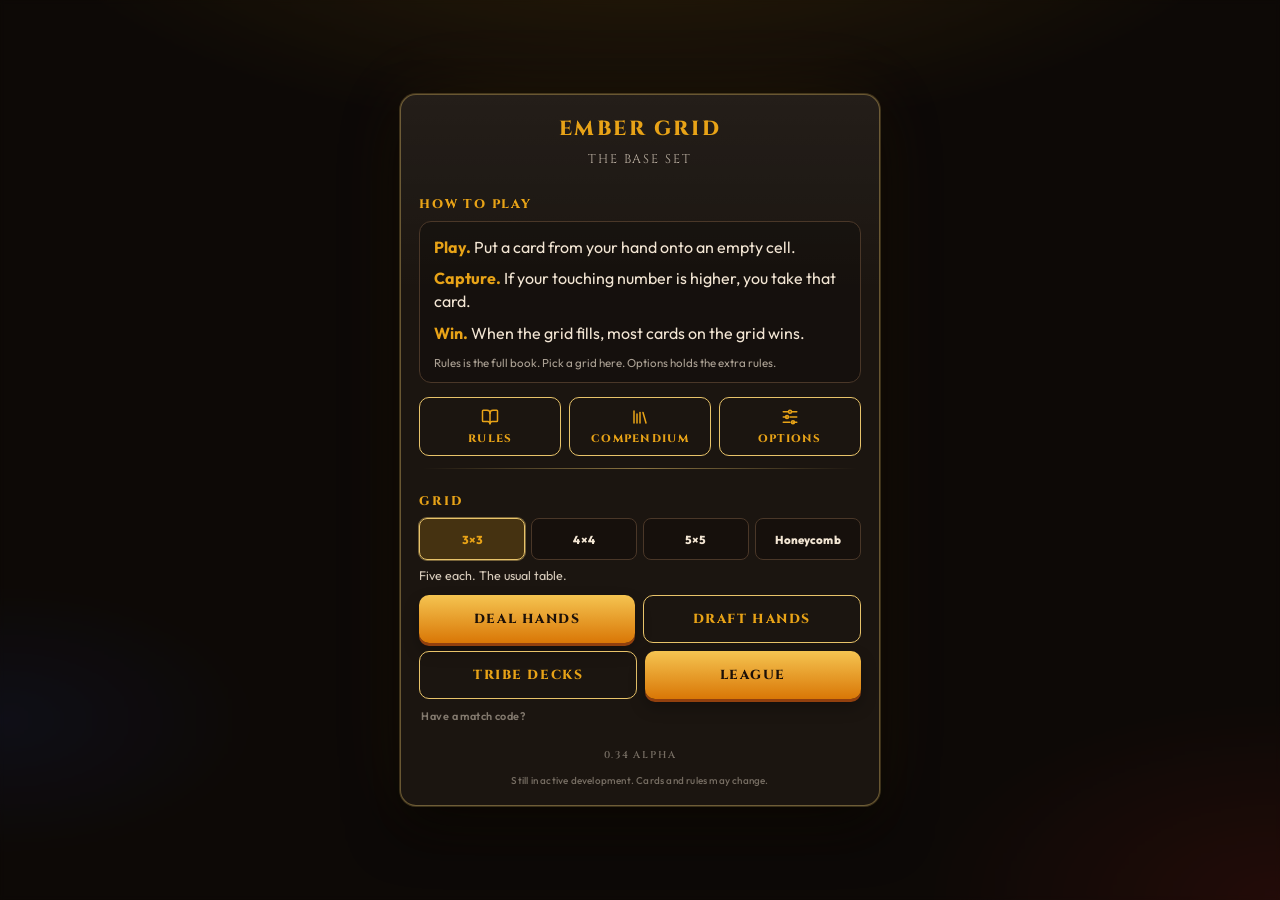
==== commit c52407e8: "Add grid choice buttons and update styles" ====
--- a/grid.html
+++ b/grid.html
@@ -1648,7 +1648,7 @@
                 min-height: 100dvh;
                 max-height: 100dvh;
                 border-radius: 0;
-                justify-content: center;
+                justify-content: safe center;
                 padding: calc(22px + env(safe-area-inset-top)) 18px calc(72px + env(safe-area-inset-bottom));
                 align-self: stretch;
                 background:
@@ -1975,6 +1975,124 @@
             color: var(--accent);
             background: rgba(232, 163, 23, 0.2);
             box-shadow: 0 0 0 1px rgba(232, 195, 106, 0.45);
+        }
+
+        .grid-choices {
+            display: grid;
+            grid-template-columns: repeat(4, minmax(0, 1fr));
+            gap: 6px;
+            margin: 0 0 8px;
+        }
+
+        .grid-choice {
+            appearance: none;
+            background: var(--cell-bg);
+            color: var(--text-color);
+            border: 1px solid var(--border-color);
+            border-radius: 8px;
+            min-height: 42px;
+            padding: 8px 4px;
+            font-family: var(--font-ui);
+            font-size: 0.72rem;
+            font-weight: 800;
+            letter-spacing: 0.01em;
+            cursor: pointer;
+            line-height: 1.15;
+        }
+
+        .grid-choice:hover,
+        .grid-choice:focus-visible {
+            border-color: var(--gold);
+        }
+
+        .grid-choice.selected {
+            border-color: var(--gold);
+            color: var(--accent);
+            background: rgba(232, 163, 23, 0.2);
+            box-shadow: 0 0 0 1px rgba(232, 195, 106, 0.45);
+        }
+
+        .grid-choice-note {
+            margin: 0 0 10px;
+            text-align: left;
+            font-size: 0.78rem;
+            line-height: 1.35;
+            opacity: 0.88;
+        }
+
+        @media (max-width: 420px) {
+            .grid-choices {
+                grid-template-columns: repeat(2, minmax(0, 1fr));
+            }
+        }
+
+        @media (max-width: 640px) and (max-height: 820px) {
+            #main-menu-modal .modal-content {
+                justify-content: flex-start;
+                padding: calc(12px + env(safe-area-inset-top)) 18px calc(12px + env(safe-area-inset-bottom));
+            }
+
+            #main-menu-modal .modal-title {
+                margin-bottom: 2px;
+                font-size: 1.12rem;
+            }
+
+            #main-menu-modal .brand-tag {
+                margin-bottom: 8px;
+            }
+
+            #main-menu-modal .rules-compact {
+                padding: 8px 10px;
+                margin-bottom: 8px;
+            }
+
+            #main-menu-modal .how-to-play {
+                gap: 4px;
+            }
+
+            #main-menu-modal .how-to-play-hint {
+                margin-top: 6px;
+            }
+
+            #main-menu-modal .menu-links .btn {
+                padding: 8px 4px 7px;
+            }
+
+            #main-menu-modal .menu-section-title {
+                margin: 8px 0 6px;
+            }
+
+            #main-menu-modal .menu-rule {
+                margin: 8px 4px;
+            }
+
+            #main-menu-modal .grid-choices {
+                grid-template-columns: repeat(4, minmax(0, 1fr));
+            }
+
+            #main-menu-modal .grid-choice {
+                min-height: 36px;
+                padding: 6px 2px;
+                font-size: 0.62rem;
+            }
+
+            #main-menu-modal .grid-choice-note {
+                margin-bottom: 6px;
+            }
+
+            #main-menu-modal .menu-play-actions .btn {
+                padding: 10px 8px;
+            }
+
+            #main-menu-modal .menu-foot {
+                position: sticky;
+                left: auto;
+                right: auto;
+                bottom: 0;
+                margin-top: 8px;
+                z-index: 2;
+                background: linear-gradient(180deg, transparent, var(--bg-color) 36%);
+            }
         }
 
         .btn.btn-dismiss {
@@ -3900,7 +4018,7 @@
                     <li><strong>Capture.</strong> If your touching number is higher, you take that card.</li>
                     <li><strong>Win.</strong> <span id="victory-compact">When the grid fills, most cards on the grid wins.</span></li>
                 </ul>
-                <p class="how-to-play-hint">Rules is the full book. Options lets you change the grid and extra rules.</p>
+                <p class="how-to-play-hint">Rules is the full book. Pick a grid here. Options holds the extra rules.</p>
             </div>
 
             <nav class="menu-links">
@@ -3918,6 +4036,14 @@
                 </button>
             </nav>
             <div class="menu-rule" aria-hidden="true"></div>
+            <div class="menu-section-title">Grid</div>
+            <div class="grid-choices" role="group" aria-label="Grid">
+                <button type="button" class="grid-choice" data-grid-choice="3" onclick="updatePreferredGrid('3')">3×3</button>
+                <button type="button" class="grid-choice" data-grid-choice="4" onclick="updatePreferredGrid('4')">4×4</button>
+                <button type="button" class="grid-choice" data-grid-choice="5" onclick="updatePreferredGrid('5')">5×5</button>
+                <button type="button" class="grid-choice" data-grid-choice="hex" onclick="updatePreferredGrid('hex')">Honeycomb</button>
+            </div>
+            <p class="grid-choice-note" id="menu-grid-note">3×3 is five each. Honeycomb is nineteen cells.</p>
             <div class="menu-play-actions">
                 <button class="btn" onclick="startGame('random')">Deal Hands</button>
                 <button class="btn btn-alt" onclick="startGame('draft')">Draft Hands</button>
@@ -4033,7 +4159,7 @@
                 <section class="changelog-ver">
                     <h3>0.34 Alpha</h3>
                     <ul>
-                        <li>Honeycomb in Options. Nineteen cells. Ten dealt, open five, draw after you play. League and Tribe Decks stay 3×3.</li>
+                        <li>Honeycomb is a button on the menu and in Options, beside 3×3, 4×4, and 5×5. Nineteen cells. Ten dealt, open five, draw after you play. League and Tribe Decks stay 3×3.</li>
                         <li>Each card gains an upper-left and upper-right number, so every side of a hex has a facing. Square grids still use the original four.</li>
                     </ul>
                 </section>
@@ -4248,12 +4374,12 @@
             </div>
             <div class="settings-stack">
                 <span>Grid</span>
-                <select id="grid-size-select" class="settings-select settings-select-full" onchange="updatePreferredGrid(this.value)">
-                    <option value="3" selected>3×3 · five each</option>
-                    <option value="4">4×4 · eight dealt</option>
-                    <option value="5">5×5 · thirteen dealt</option>
-                    <option value="hex">Honeycomb · ten dealt</option>
-                </select>
+                <div class="grid-choices" role="group" aria-label="Grid">
+                    <button type="button" class="grid-choice" data-grid-choice="3" onclick="updatePreferredGrid('3')">3×3</button>
+                    <button type="button" class="grid-choice" data-grid-choice="4" onclick="updatePreferredGrid('4')">4×4</button>
+                    <button type="button" class="grid-choice" data-grid-choice="5" onclick="updatePreferredGrid('5')">5×5</button>
+                    <button type="button" class="grid-choice" data-grid-choice="hex" onclick="updatePreferredGrid('hex')">Honeycomb</button>
+                </div>
             </div>
             <div id="grid-size-desc" class="ruleset-desc-box">
                 <strong>3×3 (default):</strong> Five each. League and Tribe Decks always use this size.
@@ -5979,17 +6105,27 @@
             const desc = document.getElementById('leftover-desc');
             if (desc) desc.innerHTML = leftoverVictoryCopy();
         }
+        function gridChoiceCopy(n) {
+            if (n === 'hex') return {long: "<strong>Honeycomb:</strong> Nineteen cells. Ten dealt. Open five, draw after you play. Each card shows an upper-left and upper-right number. League and Tribe Decks stay 3×3.", short: "Nineteen cells. Ten dealt, five in hand. League and Tribe Decks stay 3×3."};
+            if (n === 4) return {long: "<strong>4×4:</strong> Eight dealt. Open five, draw after you play. League and Tribe Decks stay 3×3.", short: "Eight dealt. Open five, draw after you play."};
+            if (n === 5) return {long: "<strong>5×5:</strong> Thirteen dealt. Open five, draw after you play. League and Tribe Decks stay 3×3.", short: "Thirteen dealt. Open five, draw after you play."};
+            return {long: "<strong>3×3 (default):</strong> Five each. League and Tribe Decks always use this size.", short: "Five each. The usual table."};
+        }
+        function paintGridChoices() {
+            const current = String(preferredGridSize);
+            document.querySelectorAll('[data-grid-choice]').forEach(btn => {
+                const on = btn.dataset.gridChoice === current;
+                btn.classList.toggle('selected', on);
+                btn.setAttribute('aria-pressed', on ? 'true' : 'false');
+            });
+        }
         function refreshGridSizeDesc() {
+            const copy = gridChoiceCopy(preferredGridSize);
             const el = document.getElementById('grid-size-desc');
-            if (!el) return;
-            const n = preferredGridSize;
-            el.innerHTML = n === 'hex'
-                ? "<strong>Honeycomb:</strong> Nineteen cells. Ten dealt. Open five, draw after you play. Each card shows an upper-left and upper-right number. League and Tribe Decks stay 3×3."
-                : n === 3
-                ? "<strong>3×3 (default):</strong> Five each. League and Tribe Decks always use this size."
-                : n === 4
-                    ? "<strong>4×4:</strong> Eight dealt. Open five, draw after you play. League and Tribe Decks stay 3×3."
-                    : "<strong>5×5:</strong> Thirteen dealt. Open five, draw after you play. League and Tribe Decks stay 3×3.";
+            if (el) el.innerHTML = copy.long;
+            const menu = document.getElementById('menu-grid-note');
+            if (menu) menu.textContent = copy.short;
+            paintGridChoices();
         }
         function updatePreferredGrid(val) {
             sfx.click();
@@ -6273,7 +6409,7 @@
             document.getElementById('leftover-check').checked = leftoverScores;
             const hapticsCheck = document.getElementById('haptics-check');
             if (hapticsCheck) hapticsCheck.checked = hapticsOn;
-            document.getElementById('grid-size-select').value = String(preferredGridSize);
+            paintGridChoices();
             refreshRulesetDesc();
             refreshGridSizeDesc();
             refreshVictoryCopy();
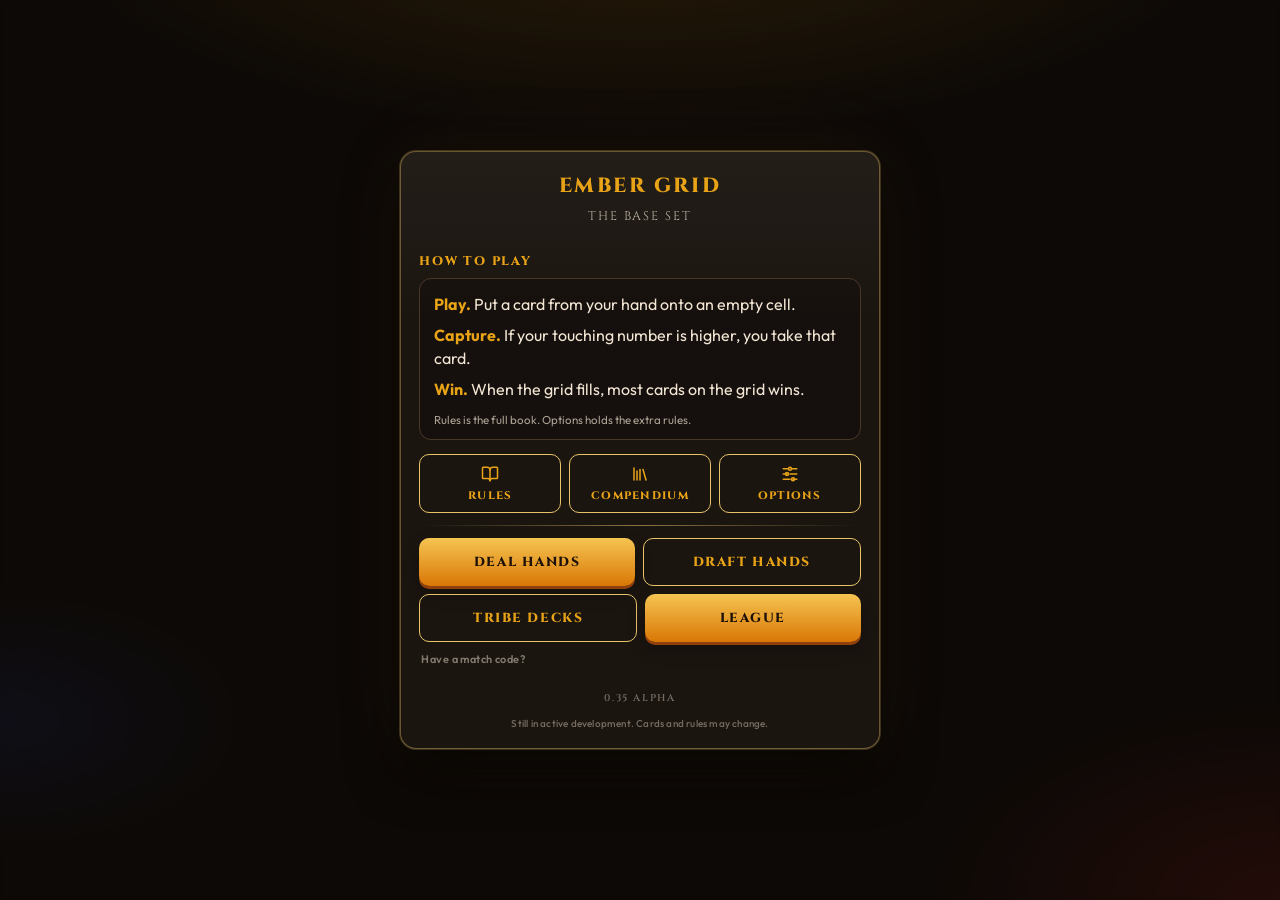
==== commit e7e7d299: "Bug fixes for grid testing" ====
--- a/grid.html
+++ b/grid.html
@@ -96,28 +96,6 @@
             }
         }
 
-        [data-theme="light"] {
-            color-scheme: light;
-            --bg-color: #efe3cf;
-            --text-color: #2a1c12;
-            --panel-bg: #f7efe2;
-            --border-color: #d4b896;
-            --blue-card: #1d4ed8;
-            --red-card: #b91c1c;
-            --accent: #c47a12;
-            --accent-hot: #c2410c;
-            --gold: #a16207;
-            --stat-up-fg: #f0d078;
-            --stat-up-bg: rgba(12, 8, 6, 0.82);
-            --stat-up-border: #e8c36a;
-            --stat-down-fg: #ff5e48;
-            --stat-down-bg: rgba(12, 8, 6, 0.82);
-            --stat-down-border: #ff5e48;
-            --ink: #2a1c12;
-            --grid-bg: #e4d2b4;
-            --cell-bg: #fff8ee;
-        }
-
         * {
             box-sizing: border-box;
             user-select: none;
@@ -150,12 +128,6 @@
             transition: background-color 0.25s, color 0.25s;
         }
 
-        [data-theme="light"] body {
-            background-image:
-                radial-gradient(ellipse 80% 50% at 50% -10%, rgba(232, 163, 23, 0.18), transparent 50%),
-                radial-gradient(ellipse 40% 30% at 100% 100%, rgba(180, 83, 9, 0.12), transparent 55%);
-        }
-
         .embers {
             position: fixed;
             inset: 0;
@@ -203,15 +175,6 @@
             100% { transform: translate3d(var(--drift, 8px), -105vh, 0) scale(0.4); opacity: 0; }
         }
 
-        [data-theme="light"] .embers { opacity: 0.45; }
-
-        body:not(.menu-open) > .embers {
-            visibility: hidden;
-        }
-        body:not(.menu-open) > .embers span {
-            animation: none;
-        }
-
         @media (prefers-reduced-motion: reduce) {
             .embers span { animation: none; opacity: 0; }
             .card.flipped { animation: none; }
@@ -268,14 +231,6 @@
             background-clip: text;
             color: transparent;
             filter: drop-shadow(0 2px 10px rgba(232, 163, 23, 0.28));
-        }
-
-        [data-theme="light"] h1 {
-            background: none;
-            color: #9a4e0c;
-            filter: none;
-            -webkit-background-clip: unset;
-            background-clip: unset;
         }
 
         .nav-group {
@@ -336,8 +291,7 @@
             height: 16px;
         }
 
-        #audio-toggle-btn .icon-audio-off,
-        #theme-toggle-btn .icon-moon {
+        #audio-toggle-btn .icon-audio-off {
             display: none;
         }
 
@@ -346,14 +300,6 @@
         }
 
         #audio-toggle-btn.audio-muted .icon-audio-off {
-            display: block;
-        }
-
-        [data-theme="light"] #theme-toggle-btn .icon-sun {
-            display: none;
-        }
-
-        [data-theme="light"] #theme-toggle-btn .icon-moon {
             display: block;
         }
 
@@ -471,12 +417,6 @@
                 0 0 40px rgba(232, 163, 23, 0.08);
         }
 
-        [data-theme="light"] .grid {
-            background:
-                radial-gradient(circle at 50% 30%, rgba(232, 163, 23, 0.12), transparent 70%),
-                linear-gradient(180deg, #f3e6d0, #e0cba8);
-        }
-
         .match-chrome {
             display: contents;
         }
@@ -881,12 +821,6 @@
             border-color: #ff7a2a;
             background: rgba(255, 90, 20, 0.14);
             box-shadow: inset 0 0 12px rgba(255, 90, 20, 0.32), 0 0 14px rgba(255, 110, 30, 0.3);
-        }
-
-        [data-theme="light"] .cell.cell-cinder {
-            background:
-                linear-gradient(180deg, rgba(255, 140, 60, 0.32), rgba(255, 90, 20, 0.14)),
-                var(--cell-bg);
         }
 
         .card {
@@ -1295,6 +1229,18 @@
             opacity: 0.88;
         }
 
+        .battle-log-entry .log-card {
+            font-weight: 800;
+        }
+
+        .battle-log-entry .log-card.log-blue {
+            color: var(--blue-card);
+        }
+
+        .battle-log-entry .log-card.log-red {
+            color: var(--red-card);
+        }
+
         .battle-log-empty {
             opacity: 0.55;
             text-align: center;
@@ -1406,10 +1352,6 @@
         .modal-ember .embers {
             position: absolute;
             z-index: 0;
-        }
-
-        [data-theme="light"] .modal-ember {
-            background: rgba(239, 227, 207, 0.32);
         }
 
         #expanded-rules-modal,
@@ -1648,18 +1590,13 @@
                 min-height: 100dvh;
                 max-height: 100dvh;
                 border-radius: 0;
-                justify-content: safe center;
+                justify-content: center;
                 padding: calc(22px + env(safe-area-inset-top)) 18px calc(72px + env(safe-area-inset-bottom));
                 align-self: stretch;
                 background:
                     radial-gradient(ellipse 90% 70% at 50% 42%, rgba(16, 12, 9, 0.38), transparent 72%);
                 box-shadow: none;
                 border: none;
-            }
-
-            [data-theme="light"] #main-menu-modal .modal-content {
-                background:
-                    radial-gradient(ellipse 90% 70% at 50% 42%, rgba(247, 239, 226, 0.5), transparent 72%);
             }
 
             .embers span {
@@ -1798,11 +1735,6 @@
             z-index: 1;
         }
 
-        [data-theme="light"] .ruleset-desc-box {
-            color: #92400e;
-            background: rgba(196, 122, 18, 0.1);
-        }
-
         .settings-row {
             display: flex;
             justify-content: flex-start;
@@ -1926,10 +1858,6 @@
             padding: 8px 10px;
             font-family: var(--font-ui);
             font-size: 0.78rem;
-        }
-
-        [data-theme="light"] .match-code-box input {
-            background: rgba(255, 255, 255, 0.72);
         }
 
         .match-code-box form .btn {
@@ -2026,75 +1954,6 @@
             }
         }
 
-        @media (max-width: 640px) and (max-height: 820px) {
-            #main-menu-modal .modal-content {
-                justify-content: flex-start;
-                padding: calc(12px + env(safe-area-inset-top)) 18px calc(12px + env(safe-area-inset-bottom));
-            }
-
-            #main-menu-modal .modal-title {
-                margin-bottom: 2px;
-                font-size: 1.12rem;
-            }
-
-            #main-menu-modal .brand-tag {
-                margin-bottom: 8px;
-            }
-
-            #main-menu-modal .rules-compact {
-                padding: 8px 10px;
-                margin-bottom: 8px;
-            }
-
-            #main-menu-modal .how-to-play {
-                gap: 4px;
-            }
-
-            #main-menu-modal .how-to-play-hint {
-                margin-top: 6px;
-            }
-
-            #main-menu-modal .menu-links .btn {
-                padding: 8px 4px 7px;
-            }
-
-            #main-menu-modal .menu-section-title {
-                margin: 8px 0 6px;
-            }
-
-            #main-menu-modal .menu-rule {
-                margin: 8px 4px;
-            }
-
-            #main-menu-modal .grid-choices {
-                grid-template-columns: repeat(4, minmax(0, 1fr));
-            }
-
-            #main-menu-modal .grid-choice {
-                min-height: 36px;
-                padding: 6px 2px;
-                font-size: 0.62rem;
-            }
-
-            #main-menu-modal .grid-choice-note {
-                margin-bottom: 6px;
-            }
-
-            #main-menu-modal .menu-play-actions .btn {
-                padding: 10px 8px;
-            }
-
-            #main-menu-modal .menu-foot {
-                position: sticky;
-                left: auto;
-                right: auto;
-                bottom: 0;
-                margin-top: 8px;
-                z-index: 2;
-                background: linear-gradient(180deg, transparent, var(--bg-color) 36%);
-            }
-        }
-
         .btn.btn-dismiss {
             width: auto;
             min-width: 92px;
@@ -2308,6 +2167,29 @@
         #draft-modal.draft-dense .draft-rosters,
         #draft-modal.draft-dense .btn-dismiss {
             flex: 0 0 auto;
+        }
+
+        #draft-modal.draft-hex .draft-grid {
+            grid-template-columns: repeat(5, minmax(0, 1fr));
+            grid-template-rows: repeat(4, minmax(0, 1fr));
+        }
+
+        #draft-modal.draft-dense.draft-hex .draft-card {
+            width: min(100%, calc((100cqh - 3 * var(--draft-gap)) / 4 * 4 / 5));
+            --nameplate-h: 14px;
+            --draft-font-main: 0.46rem;
+            --draft-font-name: 0.28rem;
+        }
+
+        #draft-modal.draft-hex .draft-card .stat-ne,
+        #draft-modal.draft-hex .draft-card .stat-nw {
+            top: 16%;
+        }
+
+        .draft-order,
+        .draft-status,
+        .draft-rosters {
+            overflow-wrap: anywhere;
         }
 
         .compendium-card,
@@ -2524,6 +2406,10 @@
         .fx-ring.chill { box-shadow: 0 0 0 2px #7dd3fc, 0 0 16px #38bdf8; }
         .fx-ring.cinder { box-shadow: 0 0 0 2px #fb923c, 0 0 18px #ea580c; }
         .fx-ring.equalizer { box-shadow: 0 0 0 2px #e2e8f0, 0 0 16px #94a3b8; }
+        .fx-ring.parasite { box-shadow: 0 0 0 2px #e9d5ff, 0 0 16px #a855f7; }
+        .fx-ring.siphon { box-shadow: 0 0 0 2px #67e8f9, 0 0 16px #06b6d4; }
+        .fx-ring.pendulum { box-shadow: 0 0 0 2px #fde68a, 0 0 16px #f59e0b; }
+        .fx-ring.symbiosis { box-shadow: 0 0 0 2px #86efac, 0 0 16px #22c55e; }
 
         @keyframes fxRing {
             0% { opacity: 0; transform: scale(0.92); }
@@ -2558,6 +2444,10 @@
         .mech-flash.cinder { background: radial-gradient(circle, rgba(255,180,80,0.7) 0%, rgba(234,88,12,0.34) 52%, transparent 74%); }
         .mech-flash.spite { background: radial-gradient(circle, rgba(254,202,202,0.62) 0%, rgba(225,29,72,0.36) 50%, transparent 74%); }
         .mech-flash.equalizer { background: radial-gradient(circle, rgba(248,250,252,0.7) 0%, rgba(148,163,184,0.3) 52%, transparent 74%); }
+        .mech-flash.parasite { background: radial-gradient(circle, rgba(233,213,255,0.72) 0%, rgba(126,34,206,0.34) 52%, transparent 74%); }
+        .mech-flash.siphon { background: radial-gradient(circle, rgba(165,243,252,0.7) 0%, rgba(6,182,212,0.32) 52%, transparent 74%); }
+        .mech-flash.pendulum { background: radial-gradient(circle, rgba(254,240,138,0.7) 0%, rgba(245,158,11,0.32) 52%, transparent 74%); }
+        .mech-flash.symbiosis { background: radial-gradient(circle, rgba(187,247,208,0.7) 0%, rgba(22,163,74,0.32) 52%, transparent 74%); }
 
         @keyframes mechFlash {
             0% { opacity: 0; transform: scale(0.86); }
@@ -3206,7 +3096,7 @@
         }
 
         .rematch-bar .gameover-links {
-            justify-content: space-between;
+            justify-content: flex-end;
             padding: 0 2px;
         }
 
@@ -3916,14 +3806,6 @@
             transform: translate(-50%, -50%);
         }
 
-        body[data-theme="light"].grid-hex .cell {
-            filter: drop-shadow(0 1px 1px rgba(80, 48, 16, 0.28)) drop-shadow(0 0 0.6px rgba(140, 96, 32, 0.45));
-        }
-
-        body[data-theme="light"].grid-hex .cell:has(.card) {
-            filter: drop-shadow(0 6px 8px rgba(80, 48, 16, 0.22));
-        }
-
         @media (min-width: 768px) {
             body.grid-hex .cell .card-emoji {
                 width: 1.85em;
@@ -3933,7 +3815,7 @@
     </style>
 </head>
 
-<body data-theme="dark">
+<body>
     <!-- Lucide-style SVG icons (ISC license, https://lucide.dev) -->
     <svg class="icon-sprite" aria-hidden="true" focusable="false">
         <symbol id="i-stats" viewBox="0 0 24 24" fill="none" stroke="currentColor" stroke-width="2" stroke-linecap="round" stroke-linejoin="round"><path d="M18 20V10"/><path d="M12 20V4"/><path d="M6 20v-6"/></symbol>
@@ -3942,8 +3824,6 @@
         <symbol id="i-sliders" viewBox="0 0 24 24" fill="none" stroke="currentColor" stroke-width="2" stroke-linecap="round" stroke-linejoin="round"><path d="M10 5H3"/><path d="M21 5h-7"/><path d="M21 12h-9"/><path d="M8 12H3"/><path d="M21 19h-5"/><path d="M12 19H3"/><circle cx="12" cy="5" r="2"/><circle cx="8" cy="12" r="2"/><circle cx="16" cy="19" r="2"/></symbol>
         <symbol id="i-volume" viewBox="0 0 24 24" fill="none" stroke="currentColor" stroke-width="2" stroke-linecap="round" stroke-linejoin="round"><path d="M11 4.702a.705.705 0 0 0-1.203-.498L6.413 7.587A1.4 1.4 0 0 1 5.416 8H3a1 1 0 0 0-1 1v6a1 1 0 0 0 1 1h2.416a1.4 1.4 0 0 1 .997.413l3.383 3.384A.705.705 0 0 0 11 19.298z"/><path d="M16 9a5 5 0 0 1 0 6"/><path d="M19.364 18.364a9 9 0 0 0 0-12.728"/></symbol>
         <symbol id="i-volume-off" viewBox="0 0 24 24" fill="none" stroke="currentColor" stroke-width="2" stroke-linecap="round" stroke-linejoin="round"><path d="M11 4.702a.705.705 0 0 0-1.203-.498L6.413 7.587A1.4 1.4 0 0 1 5.416 8H3a1 1 0 0 0-1 1v6a1 1 0 0 0 1 1h2.416a1.4 1.4 0 0 1 .997.413l3.383 3.384A.705.705 0 0 0 11 19.298z"/><line x1="22" x2="16" y1="9" y2="15"/><line x1="16" x2="22" y1="9" y2="15"/></symbol>
-        <symbol id="i-sun" viewBox="0 0 24 24" fill="none" stroke="currentColor" stroke-width="2" stroke-linecap="round" stroke-linejoin="round"><circle cx="12" cy="12" r="4"/><path d="M12 2v2"/><path d="M12 20v2"/><path d="m4.93 4.93 1.41 1.41"/><path d="m17.66 17.66 1.41 1.41"/><path d="M2 12h2"/><path d="M20 12h2"/><path d="m6.34 17.66-1.41 1.41"/><path d="m19.07 4.93-1.41 1.41"/></symbol>
-        <symbol id="i-moon" viewBox="0 0 24 24" fill="none" stroke="currentColor" stroke-width="2" stroke-linecap="round" stroke-linejoin="round"><path d="M12 3a6 6 0 0 0 9 9 9 9 0 1 1-9-9Z"/></symbol>
         <symbol id="i-house" viewBox="0 0 24 24" fill="none" stroke="currentColor" stroke-width="2" stroke-linecap="round" stroke-linejoin="round"><path d="M15 21v-8a1 1 0 0 0-1-1h-4a1 1 0 0 0-1 1v8"/><path d="M3 10a2 2 0 0 1 .709-1.528l7-6a2 2 0 0 1 2.582 0l7 6A2 2 0 0 1 21 10v9a2 2 0 0 1-2 2H5a2 2 0 0 1-2-2z"/></symbol>
     </svg>
 
@@ -3964,10 +3844,6 @@
                         <svg class="ui-icon icon-audio-on" aria-hidden="true"><use href="#i-volume"></use></svg>
                         <svg class="ui-icon icon-audio-off" aria-hidden="true"><use href="#i-volume-off"></use></svg>
                     </button>
-                    <button type="button" class="menu-btn" id="theme-toggle-btn" onclick="toggleTheme()" title="Switch to light theme" aria-label="Switch to light theme">
-                        <svg class="ui-icon icon-sun" aria-hidden="true"><use href="#i-sun"></use></svg>
-                        <svg class="ui-icon icon-moon" aria-hidden="true"><use href="#i-moon"></use></svg>
-                    </button>
                     <button type="button" class="menu-btn" onclick="showModeMenu()" title="Main Menu" aria-label="Main Menu">
                         <svg class="ui-icon" aria-hidden="true"><use href="#i-house"></use></svg>
                     </button>
@@ -4018,7 +3894,7 @@
                     <li><strong>Capture.</strong> If your touching number is higher, you take that card.</li>
                     <li><strong>Win.</strong> <span id="victory-compact">When the grid fills, most cards on the grid wins.</span></li>
                 </ul>
-                <p class="how-to-play-hint">Rules is the full book. Pick a grid here. Options holds the extra rules.</p>
+                <p class="how-to-play-hint">Rules is the full book. Options holds the extra rules.</p>
             </div>
 
             <nav class="menu-links">
@@ -4036,14 +3912,6 @@
                 </button>
             </nav>
             <div class="menu-rule" aria-hidden="true"></div>
-            <div class="menu-section-title">Grid</div>
-            <div class="grid-choices" role="group" aria-label="Grid">
-                <button type="button" class="grid-choice" data-grid-choice="3" onclick="updatePreferredGrid('3')">3×3</button>
-                <button type="button" class="grid-choice" data-grid-choice="4" onclick="updatePreferredGrid('4')">4×4</button>
-                <button type="button" class="grid-choice" data-grid-choice="5" onclick="updatePreferredGrid('5')">5×5</button>
-                <button type="button" class="grid-choice" data-grid-choice="hex" onclick="updatePreferredGrid('hex')">Honeycomb</button>
-            </div>
-            <p class="grid-choice-note" id="menu-grid-note">3×3 is five each. Honeycomb is nineteen cells.</p>
             <div class="menu-play-actions">
                 <button class="btn" onclick="startGame('random')">Deal Hands</button>
                 <button class="btn btn-alt" onclick="startGame('draft')">Draft Hands</button>
@@ -4062,7 +3930,7 @@
             </details>
             <div class="menu-foot">
                 <!-- Bump BUILD on every PR. Still pre-1.0, so this stays Alpha until 1.0 ships. -->
-                <button type="button" class="build-stamp" onclick="showChangelogModal()" title="Changelog">0.34 Alpha</button>
+                <button type="button" class="build-stamp" onclick="showChangelogModal()" title="Changelog">0.35 Alpha</button>
                 <p class="dev-note">Still in active development. Cards and rules may change.</p>
             </div>
         </div>
@@ -4107,7 +3975,7 @@
                     <strong>Grid:</strong> The usual grid is 3×3, five cards each. In Options you can play 4×4 (eight dealt), 5×5 (thirteen dealt), or a Honeycomb of nineteen cells (ten dealt). You still start with five in hand. League and Tribe Decks always use 3×3.
                 </div>
                 <div class="rule-detail-item">
-                    <strong>The deck:</strong> The Base Set is 50 cards in ten tribes. Every Ember card has an ability. Classic Mode turns abilities off.
+                    <strong>The deck:</strong> The Base Set is 70 cards in fourteen tribes. Every Ember card has an ability. Classic Mode turns abilities off.
                 </div>
             </div>
 
@@ -4135,13 +4003,17 @@
                 <div class="rule-detail-item"><strong>⚡ Buff:</strong> Adjacent allies +1 while this sits.</div>
                 <div class="rule-detail-item"><strong>💀 Curse:</strong> On play, the strongest enemy -1, then this card captures.</div>
                 <div class="rule-detail-item"><strong>💥 Blast:</strong> +2 to all stats on the play turn.</div>
-                <div class="rule-detail-item"><strong>🦠 Poison:</strong> At the end of every turn, neighboring enemies -1. Poison does not capture; later plays use the lower numbers.</div>
+                <div class="rule-detail-item"><strong>🦠 Poison:</strong> At the end of every turn, neighboring enemies -1, then this card can capture.</div>
                 <div class="rule-detail-item"><strong>⚖️ Equalizer:</strong> Captures when touching stats match.</div>
                 <div class="rule-detail-item"><strong>💢 Spite:</strong> When this is captured, the captor -1 to all stats.</div>
                 <div class="rule-detail-item"><strong>🔇 Silence:</strong> Adjacent enemies lose their abilities. Two Silence next to each other cancel.</div>
                 <div class="rule-detail-item"><strong>🔥 Cinder:</strong> On play, a random empty cell becomes Cindered (-1). The cell glows orange.</div>
                 <div class="rule-detail-item"><strong>🔮 Bolt:</strong> On play, a random enemy -2, then this card captures.</div>
                 <div class="rule-detail-item"><strong>❄️ Chill:</strong> Adjacent enemies -1 while this sits. Counts for captures.</div>
+                <div class="rule-detail-item"><strong>🪞 Parasite:</strong> On play, copies an adjacent enemy's ability. If that ability fires on play, it fires before this card captures.</div>
+                <div class="rule-detail-item"><strong>🌀 Siphon:</strong> On play, steals 1 from each adjacent enemy's touching number onto the opposite side of this card.</div>
+                <div class="rule-detail-item"><strong>⏳ Pendulum:</strong> At the start of every turn, swaps top and bottom with left and right.</div>
+                <div class="rule-detail-item"><strong>🌱 Symbiosis:</strong> +1 to all stats for each capture this player has made this game. The numbers update in your hand.</div>
             </div>
 
             <button class="btn btn-alt btn-dismiss" onclick="closeRulesModal()">Close</button>
@@ -4157,10 +4029,20 @@
             <p class="set-blurb">Alpha stamps. Newest first. Tap the version on the menu anytime.</p>
             <div class="changelog-list">
                 <section class="changelog-ver">
+                    <h3>0.35 Alpha</h3>
+                    <ul>
+                        <li>Honeycomb stays in Options, with 3×3, 4×4, and 5×5. The title screen is just the menu again, centered.</li>
+                        <li>The grid stays put when the other hand runs out.</li>
+                        <li>Viewing the final board shows Battle log once.</li>
+                        <li>Honeycomb draft cards fit inside the draft window.</li>
+                    </ul>
+                </section>
+                <section class="changelog-ver">
                     <h3>0.34 Alpha</h3>
                     <ul>
-                        <li>Honeycomb is a button on the menu and in Options, beside 3×3, 4×4, and 5×5. Nineteen cells. Ten dealt, open five, draw after you play. League and Tribe Decks stay 3×3.</li>
+                        <li>Honeycomb in Options. Nineteen cells. Ten dealt, open five, draw after you play. League and Tribe Decks stay 3×3.</li>
                         <li>Each card gains an upper-left and upper-right number, so every side of a hex has a facing. Square grids still use the original four.</li>
+                        <li>Base Set is 70 cards in fourteen tribes. Poison can capture after it lowers neighbors. Grove grows with captures. The Tide card is Clock.</li>
                     </ul>
                 </section>
                 <section class="changelog-ver">
@@ -4318,7 +4200,7 @@
         <div class="modal-content" onclick="event.stopPropagation()">
             <button type="button" class="modal-close" onclick="closeCompendiumModal()" aria-label="Close compendium"><svg class="ui-icon" aria-hidden="true" focusable="false" viewBox="0 0 24 24"><path d="M18 6 6 18"/><path d="m6 6 12 12"/></svg></button>
             <h2 class="modal-title">Compendium</h2>
-            <p class="set-blurb">50 cards, ten tribes. Every Ember card has an ability. Classic Mode plays as pure stats.</p>
+            <p class="set-blurb">The Base Set is 70 cards in fourteen tribes. Every Ember card has an ability. Classic Mode still strips abilities and plays as pure stats.</p>
             <select id="compendium-filter" class="settings-select compendium-filter" onchange="renderCompendium()">
                 <option value="all">All cards</option>
                 <option value="aura_buff">Buff</option>
@@ -4331,6 +4213,10 @@
                 <option value="cinder">Cinder</option>
                 <option value="bolt">Bolt</option>
                 <option value="chill">Chill</option>
+                <option value="parasite">Parasite</option>
+                <option value="siphon">Siphon</option>
+                <option value="pendulum">Pendulum</option>
+                <option value="symbiosis">Symbiosis</option>
             </select>
             <div class="compendium-grid" id="compendium-grid"></div>
             <button class="btn btn-alt btn-dismiss" onclick="closeCompendiumModal()">Close</button>
@@ -4353,7 +4239,7 @@
                 </select>
             </div>
             <div id="ruleset-desc" class="ruleset-desc-box">
-                <strong>Ember Mode:</strong> Every card has an ability. Ten tribes.
+                <strong>Ember Mode:</strong> Every card has an ability. Fourteen tribes.
             </div>
             <div id="classic-ties-block" hidden>
                 <label class="settings-row" for="classic-ties-check">
@@ -4512,7 +4398,7 @@
         <div class="modal-content" onclick="event.stopPropagation()">
             <button type="button" class="modal-close" onclick="closeBattleLogModal()" aria-label="Close battle log"><svg class="ui-icon" aria-hidden="true" focusable="false" viewBox="0 0 24 24"><path d="M18 6 6 18"/><path d="m6 6 12 12"/></svg></button>
             <h2 class="modal-title">Battle log</h2>
-            <p class="battle-log-blurb">This match, in order. Captures still flash on the cards.</p>
+            <p class="battle-log-blurb">This match, in order. Card names wear the team color they had on that play. Captures still flash on the cards.</p>
             <ol class="battle-log-list" id="battle-log-list"></ol>
             <button class="btn btn-alt btn-dismiss" onclick="closeBattleLogModal()">Close</button>
         </div>
@@ -4698,11 +4584,11 @@
             {name: "Lion", emoji: "🦁", baseStats: [7, 6, 4, 2], hexStats: [7, 6], ability: {type: 'blast', icon: '💥', desc: 'Temporarily grants +2 to all stats on the turn it is played.'}},
             {name: "Shark", emoji: "🦈", baseStats: [7, 4, 5, 4], hexStats: [7, 5], ability: {type: 'blast', icon: '💥', desc: 'Temporarily grants +2 to all stats on the turn it is played.'}},
             {name: "Eagle", emoji: "🦅", baseStats: [6, 6, 3, 3], hexStats: [3, 3], ability: {type: 'blast', icon: '💥', desc: 'Temporarily grants +2 to all stats on the turn it is played.'}},
-            {name: "Spider", emoji: "🕷️", baseStats: [4, 6, 5, 3], hexStats: [7, 3], ability: {type: 'poison', icon: '🦠', desc: 'At the end of every turn, neighboring enemies lose 1 from all stats. Poison does not capture; later plays use the lower numbers.'}},
-            {name: "Scorpion", emoji: "🦂", baseStats: [6, 4, 7, 2], hexStats: [5, 6], ability: {type: 'poison', icon: '🦠', desc: 'At the end of every turn, neighboring enemies lose 1 from all stats. Poison does not capture; later plays use the lower numbers.'}},
-            {name: "Snake", emoji: "🐍", baseStats: [5, 4, 4, 5], hexStats: [6, 5], ability: {type: 'poison', icon: '🦠', desc: 'At the end of every turn, neighboring enemies lose 1 from all stats. Poison does not capture; later plays use the lower numbers.'}},
-            {name: "Frog", emoji: "🐸", baseStats: [2, 4, 5, 3], hexStats: [2, 5], ability: {type: 'poison', icon: '🦠', desc: 'At the end of every turn, neighboring enemies lose 1 from all stats. Poison does not capture; later plays use the lower numbers.'}},
-            {name: "Beetle", emoji: "🪲", baseStats: [4, 5, 5, 3], hexStats: [4, 3], ability: {type: 'poison', icon: '🦠', desc: 'At the end of every turn, neighboring enemies lose 1 from all stats. Poison does not capture; later plays use the lower numbers.'}},
+            {name: "Spider", emoji: "🕷️", baseStats: [4, 6, 5, 3], hexStats: [7, 3], ability: {type: 'poison', icon: '🦠', desc: 'At the end of every turn, adjacent enemies lose 1 from all stats, then this card can capture.'}},
+            {name: "Scorpion", emoji: "🦂", baseStats: [6, 4, 7, 2], hexStats: [5, 6], ability: {type: 'poison', icon: '🦠', desc: 'At the end of every turn, adjacent enemies lose 1 from all stats, then this card can capture.'}},
+            {name: "Snake", emoji: "🐍", baseStats: [5, 4, 4, 5], hexStats: [6, 5], ability: {type: 'poison', icon: '🦠', desc: 'At the end of every turn, adjacent enemies lose 1 from all stats, then this card can capture.'}},
+            {name: "Frog", emoji: "🐸", baseStats: [2, 4, 5, 3], hexStats: [2, 5], ability: {type: 'poison', icon: '🦠', desc: 'At the end of every turn, adjacent enemies lose 1 from all stats, then this card can capture.'}},
+            {name: "Beetle", emoji: "🪲", baseStats: [4, 5, 5, 3], hexStats: [4, 3], ability: {type: 'poison', icon: '🦠', desc: 'At the end of every turn, adjacent enemies lose 1 from all stats, then this card can capture.'}},
             {name: "Monk", emoji: "☯️", baseStats: [5, 5, 5, 5], hexStats: [4, 5], ability: {type: 'equalizer', icon: '⚖️', desc: 'Captures adjacent cards if the touching stats match exactly.'}},
             {name: "Titan", emoji: "🗿", baseStats: [10, 3, 4, 2], hexStats: [5, 6], ability: {type: 'equalizer', icon: '⚖️', desc: 'Captures adjacent cards if the touching stats match exactly.'}},
             {name: "Robot", emoji: "🤖", baseStats: [5, 5, 5, 2], hexStats: [7, 6], ability: {type: 'equalizer', icon: '⚖️', desc: 'Captures adjacent cards if the touching stats match exactly.'}},
@@ -4732,7 +4618,27 @@
             {name: "Wolf", emoji: "🐺", baseStats: [6, 5, 4, 3], hexStats: [4, 5], ability: {type: 'chill', icon: '❄️', desc: 'While this card sits there, adjacent enemies are -1 to all stats. Counts for captures.'}},
             {name: "Penguin", emoji: "🐧", baseStats: [3, 4, 6, 5], hexStats: [3, 3], ability: {type: 'chill', icon: '❄️', desc: 'While this card sits there, adjacent enemies are -1 to all stats. Counts for captures.'}},
             {name: "Polar", emoji: "🐻‍❄️", baseStats: [6, 3, 7, 3], hexStats: [4, 7], ability: {type: 'chill', icon: '❄️', desc: 'While this card sits there, adjacent enemies are -1 to all stats. Counts for captures.'}},
-            {name: "Seal", emoji: "🦭", baseStats: [3, 5, 5, 5], hexStats: [6, 6], ability: {type: 'chill', icon: '❄️', desc: 'While this card sits there, adjacent enemies are -1 to all stats. Counts for captures.'}}
+            {name: "Seal", emoji: "🦭", baseStats: [3, 5, 5, 5], hexStats: [6, 6], ability: {type: 'chill', icon: '❄️', desc: 'While this card sits there, adjacent enemies are -1 to all stats. Counts for captures.'}},
+            {name: "Mimic", emoji: "🪞", baseStats: [3, 2, 4, 10], hexStats: [3, 6], ability: {type: 'parasite', icon: '🪞', desc: 'On play, copies the ability of an adjacent enemy for the rest of the match. If that ability fires on play, it fires before this card captures.'}},
+            {name: "Leech", emoji: "🩸", baseStats: [5, 6, 3, 5], hexStats: [6, 5], ability: {type: 'parasite', icon: '🪞', desc: 'On play, copies the ability of an adjacent enemy for the rest of the match. If that ability fires on play, it fires before this card captures.'}},
+            {name: "Cuckoo", emoji: "🐣", baseStats: [4, 7, 3, 5], hexStats: [6, 6], ability: {type: 'parasite', icon: '🪞', desc: 'On play, copies the ability of an adjacent enemy for the rest of the match. If that ability fires on play, it fires before this card captures.'}},
+            {name: "Doppel", emoji: "👥", baseStats: [5, 5, 5, 4], hexStats: [6, 3], ability: {type: 'parasite', icon: '🪞', desc: 'On play, copies the ability of an adjacent enemy for the rest of the match. If that ability fires on play, it fires before this card captures.'}},
+            {name: "Remora", emoji: "🐟", baseStats: [3, 6, 4, 6], hexStats: [6, 4], ability: {type: 'parasite', icon: '🪞', desc: 'On play, copies the ability of an adjacent enemy for the rest of the match. If that ability fires on play, it fires before this card captures.'}},
+            {name: "Kraken", emoji: "🦑", baseStats: [4, 9, 3, 4], hexStats: [8, 6], ability: {type: 'siphon', icon: '🌀', desc: 'On play, steals 1 from each adjacent enemy\'s touching stat and adds it permanently to this card\'s opposite facing.'}},
+            {name: "Drain", emoji: "💧", baseStats: [6, 4, 5, 4], hexStats: [7, 4], ability: {type: 'siphon', icon: '🌀', desc: 'On play, steals 1 from each adjacent enemy\'s touching stat and adds it permanently to this card\'s opposite facing.'}},
+            {name: "Lamprey", emoji: "🪱", baseStats: [4, 5, 6, 4], hexStats: [3, 2], ability: {type: 'siphon', icon: '🌀', desc: 'On play, steals 1 from each adjacent enemy\'s touching stat and adds it permanently to this card\'s opposite facing.'}},
+            {name: "Mosquito", emoji: "🦟", baseStats: [3, 7, 3, 6], hexStats: [4, 7], ability: {type: 'siphon', icon: '🌀', desc: 'On play, steals 1 from each adjacent enemy\'s touching stat and adds it permanently to this card\'s opposite facing.'}},
+            {name: "Siphon", emoji: "🌀", baseStats: [5, 6, 4, 4], hexStats: [5, 4], ability: {type: 'siphon', icon: '🌀', desc: 'On play, steals 1 from each adjacent enemy\'s touching stat and adds it permanently to this card\'s opposite facing.'}},
+            {name: "Clock", emoji: "🕰️", baseStats: [8, 2, 8, 2], hexStats: [4, 3], ability: {type: 'pendulum', icon: '⏳', desc: 'At the start of every turn, this card swaps its top/bottom stats with its left/right stats.'}},
+            {name: "Tide", emoji: "🌊", baseStats: [7, 3, 6, 3], hexStats: [7, 7], ability: {type: 'pendulum', icon: '⏳', desc: 'At the start of every turn, this card swaps its top/bottom stats with its left/right stats.'}},
+            {name: "Moon", emoji: "🌙", baseStats: [2, 7, 2, 8], hexStats: [4, 7], ability: {type: 'pendulum', icon: '⏳', desc: 'At the start of every turn, this card swaps its top/bottom stats with its left/right stats.'}},
+            {name: "Hourglass", emoji: "⌛", baseStats: [6, 3, 7, 3], hexStats: [5, 4], ability: {type: 'pendulum', icon: '⏳', desc: 'At the start of every turn, this card swaps its top/bottom stats with its left/right stats.'}},
+            {name: "Gyro", emoji: "🪀", baseStats: [7, 2, 6, 4], hexStats: [7, 4], ability: {type: 'pendulum', icon: '⏳', desc: 'At the start of every turn, this card swaps its top/bottom stats with its left/right stats.'}},
+            {name: "Worldtree", emoji: "🌳", baseStats: [2, 10, 3, 2], hexStats: [4, 4], ability: {type: 'symbiosis', icon: '🌱', desc: 'Plus 1 to all stats for each capture this card\'s player has made this game. The numbers update in your hand.'}},
+            {name: "Mycelium", emoji: "🍄", baseStats: [4, 4, 4, 4], hexStats: [3, 3], ability: {type: 'symbiosis', icon: '🌱', desc: 'Plus 1 to all stats for each capture this card\'s player has made this game. The numbers update in your hand.'}},
+            {name: "Coral", emoji: "🪸", baseStats: [5, 3, 5, 3], hexStats: [6, 6], ability: {type: 'symbiosis', icon: '🌱', desc: 'Plus 1 to all stats for each capture this card\'s player has made this game. The numbers update in your hand.'}},
+            {name: "Lichen", emoji: "🌿", baseStats: [3, 5, 4, 4], hexStats: [2, 2], ability: {type: 'symbiosis', icon: '🌱', desc: 'Plus 1 to all stats for each capture this card\'s player has made this game. The numbers update in your hand.'}},
+            {name: "Ivy", emoji: "🍃", baseStats: [4, 5, 3, 4], hexStats: [4, 2], ability: {type: 'symbiosis', icon: '🌱', desc: 'Plus 1 to all stats for each capture this card\'s player has made this game. The numbers update in your hand.'}}
         ].map((card, i) => ({
             ...card,
             id: `BS-${String(i + 1).padStart(2, '0')}`,
@@ -4750,13 +4656,41 @@
             {id: 'silence', name: 'Hush', ability: 'Silence', icon: '🔇'},
             {id: 'cinder', name: 'Ember', ability: 'Cinder', icon: '🔥'},
             {id: 'bolt', name: 'Arcane', ability: 'Bolt', icon: '🔮'},
-            {id: 'chill', name: 'Frost', ability: 'Chill', icon: '❄️'}
+            {id: 'chill', name: 'Frost', ability: 'Chill', icon: '❄️'},
+            {id: 'parasite', name: 'Host', ability: 'Parasite', icon: '🪞'},
+            {id: 'siphon', name: 'Well', ability: 'Siphon', icon: '🌀'},
+            {id: 'pendulum', name: 'Tide', ability: 'Pendulum', icon: '⏳'},
+            {id: 'symbiosis', name: 'Grove', ability: 'Symbiosis', icon: '🌱'}
         ];
 
         function abilityNameOf(card) {
             if (!card || !card.ability) return '';
             const tribe = TRIBES.find(t => t.id === card.ability.type);
-            return tribe ? tribe.ability : '';
+            const base = tribe ? tribe.ability : '';
+            if (card.ability.copied) {
+                const copied = TRIBES.find(t => t.id === card.ability.copied.type);
+                const label = copied ? copied.ability : '';
+                if (label) return `${base} (${label})`;
+            }
+            return base;
+        }
+
+        function liveAbility(card) {
+            if (!card || !card.ability) return null;
+            return card.ability.copied || card.ability;
+        }
+
+        function liveAbilityType(card) {
+            const a = liveAbility(card);
+            return a ? a.type : null;
+        }
+
+        function snapshotAbility(card) {
+            const live = liveAbility(card);
+            if (!live || live.type === 'parasite') return null;
+            const snap = {type: live.type, icon: live.icon, desc: live.desc};
+            if (live.val != null) snap.val = live.val;
+            return snap;
         }
 
         function abilityTip(card, opts) {
@@ -4767,7 +4701,9 @@
             const ab = abilityNameOf(card);
             const head = ab ? `${idBit}${card.name} — ${ab}` : `${idBit}${card.name}`;
             const body = card.ability.desc || '';
-            return silenced ? `${head}: ${body} (silenced)` : `${head}: ${body}`;
+            const copied = card.ability.copied && TRIBES.find(t => t.id === card.ability.copied.type);
+            const copiedBit = copied ? ` Copied ${copied.ability}.` : '';
+            return silenced ? `${head}: ${body}${copiedBit} (silenced)` : `${head}: ${body}${copiedBit}`;
         }
 
         function nameplateHTML(card, silenced) {
@@ -4823,24 +4759,6 @@
 
         function saveStats() {localStorage.setItem('ember_grid_stats', JSON.stringify(stats));}
 
-        let currentTheme = localStorage.getItem('ember_grid_theme') || 'dark';
-        document.body.setAttribute('data-theme', currentTheme);
-        updateThemeButtonIcon();
-
-        function toggleTheme() {
-            sfx.click(); currentTheme = currentTheme === 'dark' ? 'light' : 'dark';
-            document.body.setAttribute('data-theme', currentTheme);
-            localStorage.setItem('ember_grid_theme', currentTheme); updateThemeButtonIcon();
-        }
-
-        function updateThemeButtonIcon() {
-            const btn = document.getElementById('theme-toggle-btn');
-            if (!btn) return;
-            const label = currentTheme === 'dark' ? 'Switch to light theme' : 'Switch to dark theme';
-            btn.title = label;
-            btn.setAttribute('aria-label', label);
-        }
-
         let board = Array(9).fill(null);
         let cellEffects = Array(9).fill(null);
         let playerHand = [], aiHand = [], playerDeck = [], aiDeck = [];
@@ -4851,6 +4769,7 @@
         let showBothHands = localStorage.getItem('ember_grid_open_hands') === 'true';
         let leftoverScores = localStorage.getItem('ember_grid_leftover') === 'true';
         let leftoverThisMatch = leftoverScores;
+        let matchCaptures = {blue: 0, red: 0};
         let hapticsOn = localStorage.getItem('ember_grid_haptics') === 'true';
         let classicTies = localStorage.getItem('ember_grid_classic_ties') === 'true';
         let classicTiesThisMatch = false;
@@ -5515,7 +5434,8 @@
             const seats = document.getElementById('draft-seats');
             const rosters = document.getElementById('draft-rosters');
             modal.classList.toggle('league-draft', !!isLeague);
-            modal.classList.toggle('draft-dense', !isLeague && preferredGridSize === 5);
+            modal.classList.toggle('draft-dense', !isLeague && (preferredGridSize === 5 || preferredGridSize === 'hex'));
+            modal.classList.toggle('draft-hex', !isLeague && preferredGridSize === 'hex');
             if (isLeague) {
                 title.textContent = 'League Draft';
                 order.hidden = true;
@@ -5563,11 +5483,11 @@
         function leagueDraftScore(card, playerId) {
             let score = getCardDraftScore(card);
             const t = card.ability && card.ability.type;
-            if (playerId === 'ash' && (t === 'blast' || t === 'aura_buff' || t === 'cinder')) score += 3;
-            if (playerId === 'vesper' && (t === 'chill' || t === 'silence' || t === 'poison' || t === 'curse_adj')) score += 3;
+            if (playerId === 'ash' && (t === 'blast' || t === 'aura_buff' || t === 'cinder' || t === 'siphon')) score += 3;
+            if (playerId === 'vesper' && (t === 'chill' || t === 'silence' || t === 'poison' || t === 'curse_adj' || t === 'parasite')) score += 3;
             if (playerId === 'rook') {
                 score += 1;
-                if (t === 'equalizer' || t === 'blast') score += 1.5;
+                if (t === 'equalizer' || t === 'blast' || t === 'pendulum' || t === 'symbiosis') score += 1.5;
             }
             const noise = playerId === 'rook' ? Math.random() * 0.4 : Math.random() * 1.8;
             return score + noise;
@@ -5576,9 +5496,9 @@
         function personalityPlayBias(card, personality) {
             if (!personality || !card.ability) return 0;
             const t = card.ability.type;
-            if (personality === 'ash' && (t === 'blast' || t === 'aura_buff' || t === 'cinder')) return 2.5;
-            if (personality === 'vesper' && (t === 'chill' || t === 'silence' || t === 'poison' || t === 'curse_adj')) return 2.5;
-            if (personality === 'rook' && (t === 'equalizer' || t === 'blast')) return 1.5;
+            if (personality === 'ash' && (t === 'blast' || t === 'aura_buff' || t === 'cinder' || t === 'siphon')) return 2.5;
+            if (personality === 'vesper' && (t === 'chill' || t === 'silence' || t === 'poison' || t === 'curse_adj' || t === 'parasite')) return 2.5;
+            if (personality === 'rook' && (t === 'equalizer' || t === 'blast' || t === 'pendulum' || t === 'symbiosis')) return 1.5;
             return 0;
         }
 
@@ -5926,6 +5846,7 @@
                 playerHand: playerHand.slice(),
                 aiHand: aiHand.slice(),
                 leftoverThisMatch,
+                matchCaptures: {blue: matchCaptures.blue, red: matchCaptures.red},
                 classicTiesThisMatch,
                 playerDeck: playerDeck.slice(),
                 aiDeck: aiDeck.slice(),
@@ -5942,6 +5863,7 @@
             playerHand = snap.playerHand;
             aiHand = snap.aiHand;
             leftoverThisMatch = snap.leftoverThisMatch;
+            matchCaptures = snap.matchCaptures ? {blue: snap.matchCaptures.blue, red: snap.matchCaptures.red} : {blue: 0, red: 0};
             classicTiesThisMatch = snap.classicTiesThisMatch;
             playerDeck = snap.playerDeck ? snap.playerDeck.slice() : [];
             aiDeck = snap.aiDeck ? snap.aiDeck.slice() : [];
@@ -6025,7 +5947,7 @@
                 String(msg).split(' · ').forEach(part => {
                     const row = document.createElement('div');
                     row.className = 'log-part';
-                    row.textContent = part;
+                    row.innerHTML = part;
                     li.appendChild(row);
                 });
                 list.appendChild(li);
@@ -6055,9 +5977,8 @@
         }
         function liveStatsOf(card, index, source) {
             const printed = printedStatsOf(card);
-            if (source !== 'board') return printed.map(clampStat);
             let stats = [...(card.stats || card.baseStats || printed)];
-            if (card.blastPreview && card.ability && card.ability.type === 'blast' && !isSilenced(index)) {
+            if (source === 'board' && card.blastPreview && liveAbilityType(card) === 'blast' && !isSilenced(index)) {
                 stats = stats.map(s => clampStat(s + 2));
             }
             return stats.map(clampStat);
@@ -6083,6 +6004,29 @@
             if (unique.length === 2) return `${unique[0]} and ${unique[1]}`;
             return `${unique.slice(0, -1).join(', ')}, and ${unique[unique.length - 1]}`;
         }
+        function logName(name, owner) {
+            if (!name) return '';
+            const side = owner === 'red' ? 'red' : 'blue';
+            return `<span class="log-card log-${side}">${name}</span>`;
+        }
+        function logCard(card, owner) {
+            return card ? logName(card.name, owner || card.owner) : '';
+        }
+        function listLogNames(items) {
+            const parts = [];
+            const seen = new Set();
+            (items || []).forEach(item => {
+                if (!item) return;
+                const name = item.name || item;
+                const owner = item.owner;
+                if (!name || typeof name !== 'string') return;
+                const key = owner ? `${owner}:${name}` : name;
+                if (seen.has(key)) return;
+                seen.add(key);
+                parts.push(owner ? logName(name, owner) : name);
+            });
+            return listNames(parts);
+        }
 
         function updateDifficulty(val) {
             sfx.click();
@@ -6149,8 +6093,8 @@
             try { navigator.vibrate(pattern); } catch (err) {}
         }
         function hapticForPlay(fx) {
-            const ability = fx.abilityFx || fx.buffFx || fx.silenceFx || fx.chillFx || fx.psnFx;
-            const captured = !!(fx.capLog);
+            const ability = fx.abilityFx || fx.buffFx || fx.silenceFx || fx.chillFx || fx.psnFx || fx.pendulumFx;
+            const captured = !!(fx.capLog || fx.psnCapLog);
             if (ability && ability.kind === 'bolt') haptic(captured ? [10, 28, 36, 40, 18] : [10, 30, 36]);
             else if (captured) haptic([12, 28, 22]);
             else if (ability) haptic([16, 24, 20]);
@@ -6189,7 +6133,7 @@
             if (!descBox) return;
             descBox.innerHTML = currentRuleset === 'classic'
                 ? "<strong>Classic Mode:</strong> Abilities off. Capture is stats only."
-                : "<strong>Ember Mode:</strong> Every card has an ability. Ten tribes.";
+                : "<strong>Ember Mode:</strong> Every card has an ability. Fourteen tribes.";
             refreshClassicTiesUi();
         }
         function updateRuleset(val) {
@@ -6208,6 +6152,7 @@
         function resetTable() {
             board = Array(cellCount()).fill(null);
             cellEffects = Array(cellCount()).fill(null);
+            matchCaptures = {blue: 0, red: 0};
             selectedCard = null;
             shownStatValues.clear();
             pendingMechFx = [];
@@ -6239,8 +6184,24 @@
             return neighborDirs(index).filter(d => d.ok).map(d => d.idx);
         }
 
+        function facingPairs(index) {
+            return neighborDirs(index).filter(d => d.ok).map(d => ({idx: d.idx, mine: d.p, theirs: d.n}));
+        }
+
+        function oppositeFacing(statIndex) {
+            if (isHexGrid()) return [2, 5, 0, 4, 3, 1][statIndex];
+            return (statIndex + 2) % 4;
+        }
+
+        function swingAxes(row) {
+            if (!row || row.length < 4) return row;
+            const next = [row[3], row[2], row[1], row[0]];
+            if (row.length > 4) next.push(...row.slice(4));
+            return next;
+        }
+
         function isSilenceCard(card) {
-            return !!(card && card.ability && card.ability.type === 'silence');
+            return liveAbilityType(card) === 'silence';
         }
 
         function silenceCancelled(index) {
@@ -6673,10 +6634,14 @@
                 ...card,
                 baseStats: facesFor(master, card.baseStats || master.baseStats),
                 printedStats: facesFor(master, card.printedStats || master.baseStats),
+                stats: facesFor(master, card.baseStats || master.baseStats).slice(),
                 hexStats: hexShouldersOf(master),
                 ...extra
             };
-            if (card.ability) copy.ability = {...card.ability};
+            if (card.ability) {
+                copy.ability = {...card.ability};
+                if (card.ability.copied) copy.ability.copied = {...card.ability.copied};
+            }
             const rs = ruleset || cloneRulesetOverride || currentRuleset;
             if (rs === 'classic') delete copy.ability;
             return copy;
@@ -7063,12 +7028,10 @@
         function renderDraftPool() {
             const grid = document.getElementById('draft-pool-grid');
             bindDraftGridClicks();
-            const reuse = grid.childElementCount === draftPool.length;
-            if (!reuse) grid.innerHTML = '';
-            draftPool.forEach((card, i) => {
-                let el = reuse ? grid.children[i] : document.createElement('div');
+            grid.innerHTML = '';
+            draftPool.forEach((card) => {
+                const el = document.createElement('div');
                 el.className = draftCardClass(card);
-                if (reuse) return;
                 el.innerHTML = draftCardFaceHTML(card);
                 addTooltipListeners(el, abilityTip(card));
                 paintCardFaces(el);
@@ -7142,7 +7105,11 @@
                     case 'equalizer': baseScore += 4; break;
                     case 'spite':
                     case 'cinder':
-                    case 'bolt': baseScore += 4; break;
+                    case 'bolt':
+                    case 'parasite':
+                    case 'siphon':
+                    case 'symbiosis': baseScore += 4; break;
+                    case 'pendulum': baseScore += 3; break;
                     case 'curse_adj': baseScore += 3; break;
                     default: baseScore += 2;
                 }
@@ -7444,12 +7411,29 @@
             requestAnimationFrame(updateCoach);
         }
 
+        function ownerCaptureCount(owner) {
+            return matchCaptures[owner] || 0;
+        }
+
+        function resetLiveStats(card) {
+            if (card) card.stats = [...card.baseStats];
+        }
+
+        function applyCaptureCountBonus(card, silenced) {
+            if (!card || liveAbilityType(card) !== 'symbiosis' || silenced) return;
+            const bonus = ownerCaptureCount(card.owner);
+            if (!bonus) return;
+            card.stats = card.stats.map(s => Math.max(1, Math.min(10, s + bonus)));
+        }
+
         function recalculateDynamicStats() {
-            board.forEach(c => {if (c) c.stats = [...c.baseStats];});
+            board.forEach(resetLiveStats);
+            playerHand.forEach(resetLiveStats);
+            aiHand.forEach(resetLiveStats);
             board.forEach((card, index) => {
                 if (!card || !card.ability || isSilenced(index)) return;
-                if (card.ability.type === 'aura_buff') {
-                    const val = card.ability.val;
+                if (liveAbilityType(card) === 'aura_buff') {
+                    const val = liveAbility(card).val || 1;
                     neighborIndexes(index).forEach(idx => {
                         if (board[idx] && board[idx].owner === card.owner) {
                             board[idx].stats = board[idx].stats.map(s => Math.max(1, Math.min(10, s + val)));
@@ -7459,7 +7443,7 @@
             });
             board.forEach((card, index) => {
                 if (!card || !card.ability || isSilenced(index)) return;
-                if (card.ability.type === 'chill') {
+                if (liveAbilityType(card) === 'chill') {
                     neighborIndexes(index).forEach(idx => {
                         if (board[idx] && board[idx].owner !== card.owner) {
                             board[idx].stats = board[idx].stats.map(s => Math.max(1, Math.min(10, s - 1)));
@@ -7471,22 +7455,60 @@
                 if (!card || cellEffects[index] !== 'cinder') return;
                 card.stats = card.stats.map(s => Math.max(1, Math.min(10, s - 1)));
             });
+            board.forEach((card, index) => applyCaptureCountBonus(card, isSilenced(index)));
+            playerHand.forEach(card => applyCaptureCountBonus(card, false));
+            aiHand.forEach(card => applyCaptureCountBonus(card, false));
         }
 
         function getEffectiveStat(card, statIndex, isPlacementTurn, silenced) {
             const row = card.stats || card.baseStats || [];
             let val = row[statIndex];
             if (val == null) val = 1;
-            if (isPlacementTurn && !silenced && card.ability && card.ability.type === 'blast') {
+            if (silenced && liveAbilityType(card) === 'symbiosis' && !board.includes(card)) {
+                const base = card.baseStats || row;
+                val = base[statIndex] == null ? 1 : base[statIndex];
+            }
+            if (isPlacementTurn && !silenced && liveAbilityType(card) === 'blast') {
                 val += 2;
             }
             return val;
         }
 
-        function applyOnPlayAbilities(placedCard, index) {
-            if (!placedCard.ability || isSilenced(index)) return null;
-            const abType = placedCard.ability.type;
-
+        function applyParasiteCopy(placedCard, index) {
+            const enemies = facingPairs(index)
+                .map(p => board[p.idx] ? {c: board[p.idx], i: p.idx} : null)
+                .filter(x => x && x.c.owner !== placedCard.owner && snapshotAbility(x.c));
+            if (!enemies.length) return null;
+            enemies.sort((a, b) => b.c.baseStats.reduce((x, y) => x + y, 0) - a.c.baseStats.reduce((x, y) => x + y, 0));
+            const pick = enemies[0];
+            placedCard.ability.copied = snapshotAbility(pick.c);
+            placedCard.fxType = 'parasite';
+            queueMechFx('parasite', index, [pick.i]);
+            const copiedName = TRIBES.find(t => t.id === placedCard.ability.copied.type);
+            return {text: `${logCard(placedCard)} copied ${logCard(pick.c)}'s ${copiedName ? copiedName.ability : 'ability'}`, kind: 'parasite'};
+        }
+
+        function applySiphon(placedCard, index) {
+            const stolen = [];
+            const hits = [];
+            facingPairs(index).forEach(p => {
+                const n = board[p.idx];
+                if (!n || n.owner === placedCard.owner) return;
+                if (n.baseStats[p.theirs] <= 1) return;
+                n.baseStats[p.theirs] = Math.max(1, n.baseStats[p.theirs] - 1);
+                const opp = oppositeFacing(p.mine);
+                placedCard.baseStats[opp] = Math.min(10, placedCard.baseStats[opp] + 1);
+                n.fxType = 'siphon';
+                stolen.push({name: n.name, owner: n.owner});
+                hits.push(p.idx);
+            });
+            if (!hits.length) return null;
+            placedCard.fxType = placedCard.fxType || 'siphon';
+            queueMechFx('siphon', index, hits);
+            return {text: `${logCard(placedCard)} siphoned ${listLogNames(stolen)}`, kind: 'siphon'};
+        }
+
+        function fireOnPlayKind(placedCard, index, abType) {
             if (abType === 'curse_adj') {
                 let enemies = board.map((c, i) => (c && c.owner !== placedCard.owner) ? {c, i} : null).filter(Boolean);
                 if (enemies.length > 0) {
@@ -7495,13 +7517,13 @@
                     targetCard.baseStats = targetCard.baseStats.map(s => Math.max(1, s - 1));
                     targetCard.fxType = 'curse';
                     queueMechFx('curse', index, [enemies[0].i]);
-                    return {text: `${placedCard.name} cursed ${targetCard.name} (-1)`, kind: 'curse'};
+                    return {text: `${logCard(placedCard)} cursed ${logCard(targetCard)} (-1)`, kind: 'curse'};
                 }
             } else if (abType === 'blast') {
                 placedCard.fxType = 'blast';
                 placedCard.blastPreview = true;
                 queueMechFx('blast', index, []);
-                return {text: `${placedCard.name} blasted (+2 this turn)`, kind: 'blast'};
+                return {text: `${logCard(placedCard)} blasted (+2 this turn)`, kind: 'blast'};
             } else if (abType === 'cinder') {
                 const fresh = board.map((c, i) => (c === null && cellEffects[i] !== 'cinder') ? i : null).filter(i => i !== null);
                 const empties = fresh.length ? fresh : board.map((c, i) => c === null ? i : null).filter(i => i !== null);
@@ -7509,7 +7531,7 @@
                 cellEffects[target] = 'cinder';
                 placedCard.fxType = 'cinder';
                 queueMechFx('cinder', index, [target]);
-                return {text: `${placedCard.name} cindered a cell`, kind: 'cinder'};
+                return {text: `${logCard(placedCard)} cindered a cell`, kind: 'cinder'};
             } else if (abType === 'bolt') {
                 const enemies = board.map((c, i) => (c && c.owner !== placedCard.owner) ? {c, i} : null).filter(Boolean);
                 if (enemies.length > 0) {
@@ -7517,27 +7539,42 @@
                     const targetCard = pick.c;
                     targetCard.baseStats = targetCard.baseStats.map(s => Math.max(1, s - 2));
                     targetCard.fxType = 'bolt';
-                    placedCard.fxType = 'bolt';
+                    placedCard.fxType = placedCard.fxType || 'bolt';
                     queueMechFx('bolt', index, [pick.i]);
-                    return {text: `${placedCard.name} bolted ${targetCard.name} (-2)`, kind: 'bolt'};
+                    return {text: `${logCard(placedCard)} bolted ${logCard(targetCard)} (-2)`, kind: 'bolt'};
                 }
+            } else if (abType === 'siphon') {
+                return applySiphon(placedCard, index);
             }
             return null;
         }
 
+        function applyOnPlayAbilities(placedCard, index) {
+            if (!placedCard.ability || isSilenced(index)) return null;
+            const parts = [];
+            if (placedCard.ability.type === 'parasite') {
+                const copied = applyParasiteCopy(placedCard, index);
+                if (copied) parts.push(copied);
+            }
+            const fired = fireOnPlayKind(placedCard, index, liveAbilityType(placedCard));
+            if (fired) parts.push(fired);
+            if (!parts.length) return null;
+            return {text: parts.map(p => p.text).join(' · '), kind: parts[0].kind};
+        }
+
         function tagAuraBuffs(placedCard, index) {
-            if (!placedCard.ability || placedCard.ability.type !== 'aura_buff' || isSilenced(index)) return null;
+            if (!placedCard.ability || liveAbilityType(placedCard) !== 'aura_buff' || isSilenced(index)) return null;
             const names = [];
             const hits = [];
             neighborIndexes(index).forEach(idx => {
                 if (board[idx] && board[idx].owner === placedCard.owner) {
                     board[idx].fxType = 'buff';
-                    names.push(board[idx].name);
+                    names.push({name: board[idx].name, owner: board[idx].owner});
                     hits.push(idx);
                 }
             });
             if (hits.length) queueMechFx('buff', index, hits);
-            return names.length ? {text: `${placedCard.name} buffed ${listNames(names)} (+1)`, kind: 'buff'} : null;
+            return names.length ? {text: `${logCard(placedCard)} buffed ${listLogNames(names)} (+1)`, kind: 'buff'} : null;
         }
 
         function tagSilence(placedCard, index) {
@@ -7550,33 +7587,33 @@
                 if (!n || n.owner === placedCard.owner || !n.ability) return;
                 if (cancelled && !isSilenceCard(n)) return;
                 n.fxType = 'silence';
-                names.push(n.name);
+                names.push({name: n.name, owner: n.owner});
                 hits.push(idx);
             });
             if (hits.length) queueMechFx('silence', index, hits);
-            return names.length ? {text: `${placedCard.name} silenced ${listNames(names)}`, kind: 'silence'} : null;
+            return names.length ? {text: `${logCard(placedCard)} silenced ${listLogNames(names)}`, kind: 'silence'} : null;
         }
 
         function tagChill(placedCard, index) {
-            if (!placedCard.ability || placedCard.ability.type !== 'chill' || isSilenced(index)) return null;
+            if (!placedCard.ability || liveAbilityType(placedCard) !== 'chill' || isSilenced(index)) return null;
             const names = [];
             const hits = [];
             neighborIndexes(index).forEach(idx => {
                 const n = board[idx];
                 if (n && n.owner !== placedCard.owner) {
                     n.fxType = 'chill';
-                    names.push(n.name);
+                    names.push({name: n.name, owner: n.owner});
                     hits.push(idx);
                 }
             });
             if (hits.length) queueMechFx('chill', index, hits);
-            return names.length ? {text: `${placedCard.name} chilled ${listNames(names)} (-1)`, kind: 'chill'} : null;
+            return names.length ? {text: `${logCard(placedCard)} chilled ${listLogNames(names)} (-1)`, kind: 'chill'} : null;
         }
 
         function applyEndOfTurnEffects() {
             const parts = [];
             board.forEach((card, index) => {
-                if (card && card.ability && card.ability.type === 'poison' && !isSilenced(index)) {
+                if (card && liveAbilityType(card) === 'poison' && !isSilenced(index)) {
                     const hit = [];
                     const hits = [];
                     neighborIndexes(index).forEach(idx => {
@@ -7589,15 +7626,69 @@
                         });
                         if (reduced) {
                             n.fxType = n.fxType || 'poison';
-                            hit.push(n.name);
+                            hit.push({name: n.name, owner: n.owner});
                             hits.push(idx);
                         }
                     });
                     if (hits.length) queueMechFx('poison', index, hits);
-                    if (hit.length) parts.push(`${card.name} poisoned ${listNames(hit)} (-1)`);
+                    if (hit.length) parts.push(`${logCard(card)} poisoned ${listLogNames(hit)} (-1)`);
                 }
             });
             return parts.length ? {text: parts.join(' · '), kind: 'poison'} : null;
+        }
+
+        function tickPendulum() {
+            if (board.every(c => c)) return null;
+            const hits = [];
+            board.forEach((card, index) => {
+                if (!card || liveAbilityType(card) !== 'pendulum' || isSilenced(index)) return;
+                card.baseStats = swingAxes(card.baseStats);
+                if (card.stats) card.stats = swingAxes(card.stats);
+                card.fxType = 'pendulum';
+                hits.push(index);
+                queueMechFx('pendulum', index, []);
+            });
+            return hits.length ? {text: `${hits.length === 1 ? logCard(board[hits[0]]) : 'Pendulum cards'} swung`, kind: 'pendulum'} : null;
+        }
+
+        function applySymbiosis(placedCard, capturedCount) {
+            if (!capturedCount) return null;
+            const owner = placedCard.owner;
+            matchCaptures[owner] = (matchCaptures[owner] || 0) + capturedCount;
+            const total = matchCaptures[owner];
+            const names = [];
+            board.forEach((card, index) => {
+                if (!card || card.owner !== owner) return;
+                if (liveAbilityType(card) !== 'symbiosis' || isSilenced(index)) return;
+                card.fxType = 'symbiosis';
+                names.push({name: card.name, owner: card.owner});
+                queueMechFx('symbiosis', index, []);
+            });
+            return names.length ? {text: `${listLogNames(names)} grew (${total} capture${total === 1 ? '' : 's'} this game)`, kind: 'symbiosis'} : null;
+        }
+
+        function poisonSourceIndexes() {
+            const out = [];
+            board.forEach((card, index) => {
+                if (card && liveAbilityType(card) === 'poison' && !isSilenced(index)) out.push(index);
+            });
+            return out;
+        }
+
+        function resolveTickCaptures(indexes) {
+            const sources = [];
+            (indexes || []).forEach(index => {
+                const card = board[index];
+                if (card) sources.push({index, owner: card.owner, card});
+            });
+            const parts = [];
+            sources.forEach(({index, owner, card}) => {
+                const now = board[index];
+                if (!now || now !== card || now.owner !== owner || isSilenced(index)) return;
+                const log = checkCaptures(index, now);
+                if (log) parts.push(log);
+            });
+            return parts.join(' · ');
         }
 
         function hasEnemyNeighbor(placedIndex, placedCard) {
@@ -7813,6 +7904,29 @@
             placeBurst(cellFxPoint(toIdx), 'equalizer', `<div class="mech-flash equalizer"></div><div class="mech-balance"></div>`, 620);
         }
 
+        function playParasiteFx(fromIdx, toIdx) {
+            travelFx(cellFxPoint(toIdx), cellFxPoint(fromIdx), 'curse', 420);
+            placeBurst(cellFxPoint(fromIdx), 'parasite', `<div class="mech-flash parasite"></div>`, 640);
+            placeBurst(cellFxPoint(toIdx), 'parasite', `<div class="mech-flash parasite"></div>`, 560);
+        }
+
+        function playSiphonFx(fromIdx, toIdxs) {
+            placeBurst(cellFxPoint(fromIdx), 'siphon', `<div class="mech-flash siphon"></div>`, 620);
+            toIdxs.forEach(idx => {
+                travelFx(cellFxPoint(idx), cellFxPoint(fromIdx), 'cinder', 360);
+                placeBurst(cellFxPoint(idx), 'siphon', `<div class="mech-flash siphon"></div>`, 520);
+            });
+        }
+
+        function playPendulumFx(fromIdx) {
+            placeBurst(cellFxPoint(fromIdx), 'pendulum', `<div class="mech-flash pendulum"></div><div class="mech-balance"></div>`, 640);
+            tapCardFx(fromIdx, 'mech-hit-chill', 400);
+        }
+
+        function playSymbiosisFx(fromIdx) {
+            placeBurst(cellFxPoint(fromIdx), 'symbiosis', `<div class="mech-flash symbiosis"></div>`, 680);
+        }
+
         function playMechFx(events) {
             if (!events || !events.length) return;
             events.forEach(ev => {
@@ -7827,6 +7941,10 @@
                 else if (ev.kind === 'cinder' && to[0] != null) playCinderFx(ev.from, to[0]);
                 else if (ev.kind === 'spite' && to[0] != null) playSpiteFx(ev.from, to[0]);
                 else if (ev.kind === 'equalizer' && to[0] != null) playEqualizerFx(ev.from, to[0]);
+                else if (ev.kind === 'parasite' && to[0] != null) playParasiteFx(ev.from, to[0]);
+                else if (ev.kind === 'siphon') playSiphonFx(ev.from, to);
+                else if (ev.kind === 'pendulum') playPendulumFx(ev.from);
+                else if (ev.kind === 'symbiosis') playSymbiosisFx(ev.from);
             });
         }
 
@@ -7845,6 +7963,15 @@
             requestAnimationFrame(() => requestAnimationFrame(run));
         }
 
+        function mountOpponentHand(topArea) {
+            if (!showBothHands || !topArea) return;
+            const opp = document.createElement('div');
+            const live = gameState === 'playing' && turn === 'ai' && aiHand.length;
+            opp.className = live ? 'hand active-turn' : 'hand';
+            aiHand.forEach((card, index) => opp.appendChild(createCardElement(card, index, 'ai')));
+            topArea.appendChild(opp);
+        }
+
         function render() {
             hideTooltip();
             const topArea = document.getElementById('top-area');
@@ -7865,23 +7992,13 @@
             }
 
             if (gameState === 'playing') {
-                if (showBothHands && aiHand.length) {
-                    const opp = document.createElement('div');
-                    opp.className = `hand ${turn === 'ai' ? 'active-turn' : ''}`;
-                    aiHand.forEach((card, index) => opp.appendChild(createCardElement(card, index, 'ai')));
-                    topArea.appendChild(opp);
-                }
+                mountOpponentHand(topArea);
                 const handDiv = document.createElement('div');
                 handDiv.className = `hand ${turn === 'player' ? 'active-turn' : ''}`;
                 playerHand.forEach((card, index) => handDiv.appendChild(createCardElement(card, index, 'player')));
                 bottomArea.appendChild(handDiv);
             } else if (gameState === 'gameover') {
-                if (showBothHands && aiHand.length && topArea) {
-                    const opp = document.createElement('div');
-                    opp.className = 'hand';
-                    aiHand.forEach((card, index) => opp.appendChild(createCardElement(card, index, 'ai')));
-                    topArea.appendChild(opp);
-                }
+                mountOpponentHand(topArea);
                 const gameoverOpen = !document.getElementById('gameover-modal').classList.contains('hidden');
                 if (!gameoverOpen) {
                     const bar = document.createElement('div');
@@ -7893,14 +8010,12 @@
                             ? `
                             <button class="btn" onclick="playNextLeagueMatch()">Next Game</button>
                             <div class="gameover-links">
-                                <button type="button" class="gameover-link" onclick="showBattleLogModal()">Battle log</button>
                                 <button type="button" class="gameover-link" onclick="showModeMenu()">Menu</button>
                             </div>
                         `
                             : `
                             <button class="btn" onclick="openLeagueHubFromGameover()">League Table</button>
                             <div class="gameover-links">
-                                <button type="button" class="gameover-link" onclick="showBattleLogModal()">Battle log</button>
                                 <button type="button" class="gameover-link" onclick="showModeMenu()">Menu</button>
                             </div>
                         `;
@@ -7912,7 +8027,6 @@
                                 <button type="button" class="btn btn-alt" id="board-share-btn" onclick="shareCurrentMatch()">Share</button>
                             </div>
                             <div class="gameover-links">
-                                <button type="button" class="gameover-link" onclick="showBattleLogModal()">Battle log</button>
                                 <button type="button" class="gameover-link" onclick="showModeMenu()">Menu</button>
                             </div>
                         `;
@@ -8229,7 +8343,11 @@
             recalculateDynamicStats();
             const psnFx = applyEndOfTurnEffects();
             recalculateDynamicStats();
-            return {enemyNeighbor, abilityFx, buffFx, silenceFx, chillFx, capLog, psnFx};
+            const psnCapLog = resolveTickCaptures(poisonSourceIndexes());
+            recalculateDynamicStats();
+            const pendulumFx = tickPendulum();
+            recalculateDynamicStats();
+            return {enemyNeighbor, abilityFx, buffFx, silenceFx, chillFx, capLog, psnFx, psnCapLog, pendulumFx};
         }
 
         function processCardPlacement(index, placedCard) {
@@ -8237,8 +8355,8 @@
             drawAfterPlay(placedCard.owner);
             if (silentSim) return;
 
-            const fxParts = [fx.abilityFx && fx.abilityFx.text, fx.buffFx && fx.buffFx.text, fx.silenceFx && fx.silenceFx.text, fx.chillFx && fx.chillFx.text, fx.capLog, fx.psnFx && fx.psnFx.text].filter(Boolean);
-            logAction(fxParts.length ? fxParts.join(' · ') : `${placedCard.name} played.`);
+            const fxParts = [fx.abilityFx && fx.abilityFx.text, fx.buffFx && fx.buffFx.text, fx.silenceFx && fx.silenceFx.text, fx.chillFx && fx.chillFx.text, fx.capLog, fx.psnFx && fx.psnFx.text, fx.psnCapLog, fx.pendulumFx && fx.pendulumFx.text].filter(Boolean);
+            logAction(fxParts.length ? fxParts.join(' · ') : `${logCard(placedCard)} played.`);
 
             const placedBy = placedCard.owner === 'blue' ? 'player' : 'ai';
             turn = turn === 'player' ? 'ai' : 'player';
@@ -8247,7 +8365,7 @@
             hapticForPlay(fx);
             requestAnimationFrame(updateCoach);
 
-            if (placedBy === 'player') onCoachPlaced(!!fx.capLog, fx.enemyNeighbor);
+            if (placedBy === 'player') onCoachPlaced(!!(fx.capLog || fx.psnCapLog), fx.enemyNeighbor);
 
             if (placedCard.blastPreview) {
                 if (blastPreviewTimer) clearTimeout(blastPreviewTimer);
@@ -8273,7 +8391,7 @@
         function facingCaptures(myVal, theirVal, card, silenced) {
             if (myVal > theirVal) return {captures: true, equalized: false};
             if (myVal !== theirVal) return {captures: false, equalized: false};
-            if (!silenced && card && card.ability && card.ability.type === 'equalizer') {
+            if (!silenced && liveAbilityType(card) === 'equalizer') {
                 return {captures: true, equalized: true};
             }
             if (classicTiesThisMatch) return {captures: true, equalized: false};
@@ -8293,14 +8411,14 @@
                 const origOwner = neighborCard.owner;
                 neighborCard.owner = placedCard.owner;
                 neighborCard.justFlipped = true;
-                captured.push(neighborCard.name);
+                captured.push({name: neighborCard.name, owner: origOwner});
                 if (placedCard.owner === 'blue') {blueFlipped = true; if (!silentSim && origOwner === 'red') stats.flips++;}
                 else redFlipped = true;
-                if (neighborCard.ability && neighborCard.ability.type === 'spite' && !silencedWhenHit) {
+                if (liveAbilityType(neighborCard) === 'spite' && !silencedWhenHit) {
                     placedCard.baseStats = placedCard.baseStats.map(s => Math.max(1, s - 1));
                     placedCard.stats = (placedCard.stats || placedCard.baseStats).map(s => Math.max(1, s - 1));
                     placedCard.fxType = 'spite';
-                    spiteHits.push(neighborCard.name);
+                    spiteHits.push({name: neighborCard.name, owner: origOwner});
                     queueMechFx('spite', neighborIdx, [placedIndex]);
                 }
             };
@@ -8325,8 +8443,10 @@
                 if (blueFlipped) sfx.flipBlue(); else if (redFlipped) sfx.flipRed();
             }
             const parts = [];
-            if (captured.length) parts.push(`${placedCard.name} captured ${listNames(captured)}`);
-            if (spiteHits.length) parts.push(`Spite from ${listNames(spiteHits)} hit ${placedCard.name} (-1)`);
+            if (captured.length) parts.push(`${logCard(placedCard)} captured ${listLogNames(captured)}`);
+            if (spiteHits.length) parts.push(`Spite from ${listLogNames(spiteHits)} hit ${logCard(placedCard)} (-1)`);
+            const sym = applySymbiosis(placedCard, captured.length);
+            if (sym) parts.push(sym.text);
             return parts.join(' · ');
         }
 
@@ -8353,7 +8473,7 @@
                 emptyCells.forEach(cellIdx => {
                     let score = 0, flipsCount = 0, exposureRisk = 0;
                     const silencedHere = wouldBeSilenced(owner, cellIdx);
-                    const hushCancels = card.ability && card.ability.type === 'silence' && neighborIndexes(cellIdx).some(i => isSilenceCard(board[i]) && board[i].owner === enemy);
+                    const hushCancels = liveAbilityType(card) === 'silence' && neighborIndexes(cellIdx).some(i => isSilenceCard(board[i]) && board[i].owner === enemy);
                     const neighbors = neighborDirs(cellIdx);
 
                     neighbors.forEach(n => {
@@ -8362,19 +8482,23 @@
                             const myVal = getEffectiveStat(card, n.p, true, silencedHere);
                             const theirVal = getEffectiveStat(neighborCard, n.n, false, isSilenced(n.idx));
 
-                            if (neighborCard.ability && neighborCard.ability.type === 'poison' && !isSilenced(n.idx)) exposureRisk += 2;
-                            if (card.ability && card.ability.type === 'poison' && !silencedHere) {
+                            if (liveAbilityType(neighborCard) === 'poison' && !isSilenced(n.idx)) exposureRisk += 2;
+                            if (liveAbilityType(card) === 'poison' && !silencedHere) {
                                 if (neighborCard.owner === enemy) score += 3;
                             }
-                            if (card.ability && card.ability.type === 'silence' && neighborCard.owner === enemy && neighborCard.ability) {
-                                if (!hushCancels || neighborCard.ability.type === 'silence') score += 4;
+                            if (liveAbilityType(card) === 'silence' && neighborCard.owner === enemy && neighborCard.ability) {
+                                if (!hushCancels || liveAbilityType(neighborCard) === 'silence') score += 4;
                             }
-                            if (card.ability && card.ability.type === 'chill' && neighborCard.owner === enemy) score += 3;
-                            if (neighborCard.ability && neighborCard.ability.type === 'spite' && neighborCard.owner === enemy) exposureRisk += 2;
+                            if (liveAbilityType(card) === 'chill' && neighborCard.owner === enemy) score += 3;
+                            if (liveAbilityType(neighborCard) === 'spite' && neighborCard.owner === enemy) exposureRisk += 2;
+                            if (liveAbilityType(card) === 'parasite' && neighborCard.owner === enemy && snapshotAbility(neighborCard) && !silencedHere) score += 5;
+                            if (liveAbilityType(card) === 'siphon' && neighborCard.owner === enemy && !silencedHere) score += 4;
 
                             if (neighborCard.owner === enemy) {
                                 const hit = facingCaptures(myVal, theirVal, card, silencedHere);
-                                if (hit.captures) flipsCount++;
+                                let captures = hit.captures;
+                                if (!captures && liveAbilityType(card) === 'poison' && !silencedHere && myVal > Math.max(1, theirVal - 1)) captures = true;
+                                if (captures) flipsCount++;
                             }
                         } else if (n.ok && board[n.idx] === null && difficulty === 'hard') {
                             const exposedStatVal = getEffectiveStat(card, n.p, true, silencedHere);
@@ -8384,8 +8508,10 @@
 
                     score += flipsCount * 14 + card.baseStats.reduce((a, b) => a + b, 0) * 0.1 + (card.ability ? 3 : 0) - exposureRisk * 2.5;
                     if (cellEffects[cellIdx] === 'cinder') score -= 5;
-                    if (silencedHere && card.ability && card.ability.type !== 'silence') score -= 3;
-                    if (card.ability && card.ability.type === 'bolt' && !silencedHere && board.some(c => c && c.owner === enemy)) score += 3;
+                    if (silencedHere && liveAbilityType(card) !== 'silence') score -= 3;
+                    if (liveAbilityType(card) === 'bolt' && !silencedHere && board.some(c => c && c.owner === enemy)) score += 3;
+                    if (liveAbilityType(card) === 'symbiosis' && !silencedHere) score += 2 + ownerCaptureCount(owner) * 3;
+                    if (flipsCount && (liveAbilityType(card) === 'symbiosis' || board.some(c => c && c.owner === owner && liveAbilityType(c) === 'symbiosis'))) score += flipsCount * 2;
                     score += personalityPlayBias(card, personality);
                     if (score > maxScore) {maxScore = score; bestMove = {cardIndex, cellIdx};}
                 });
